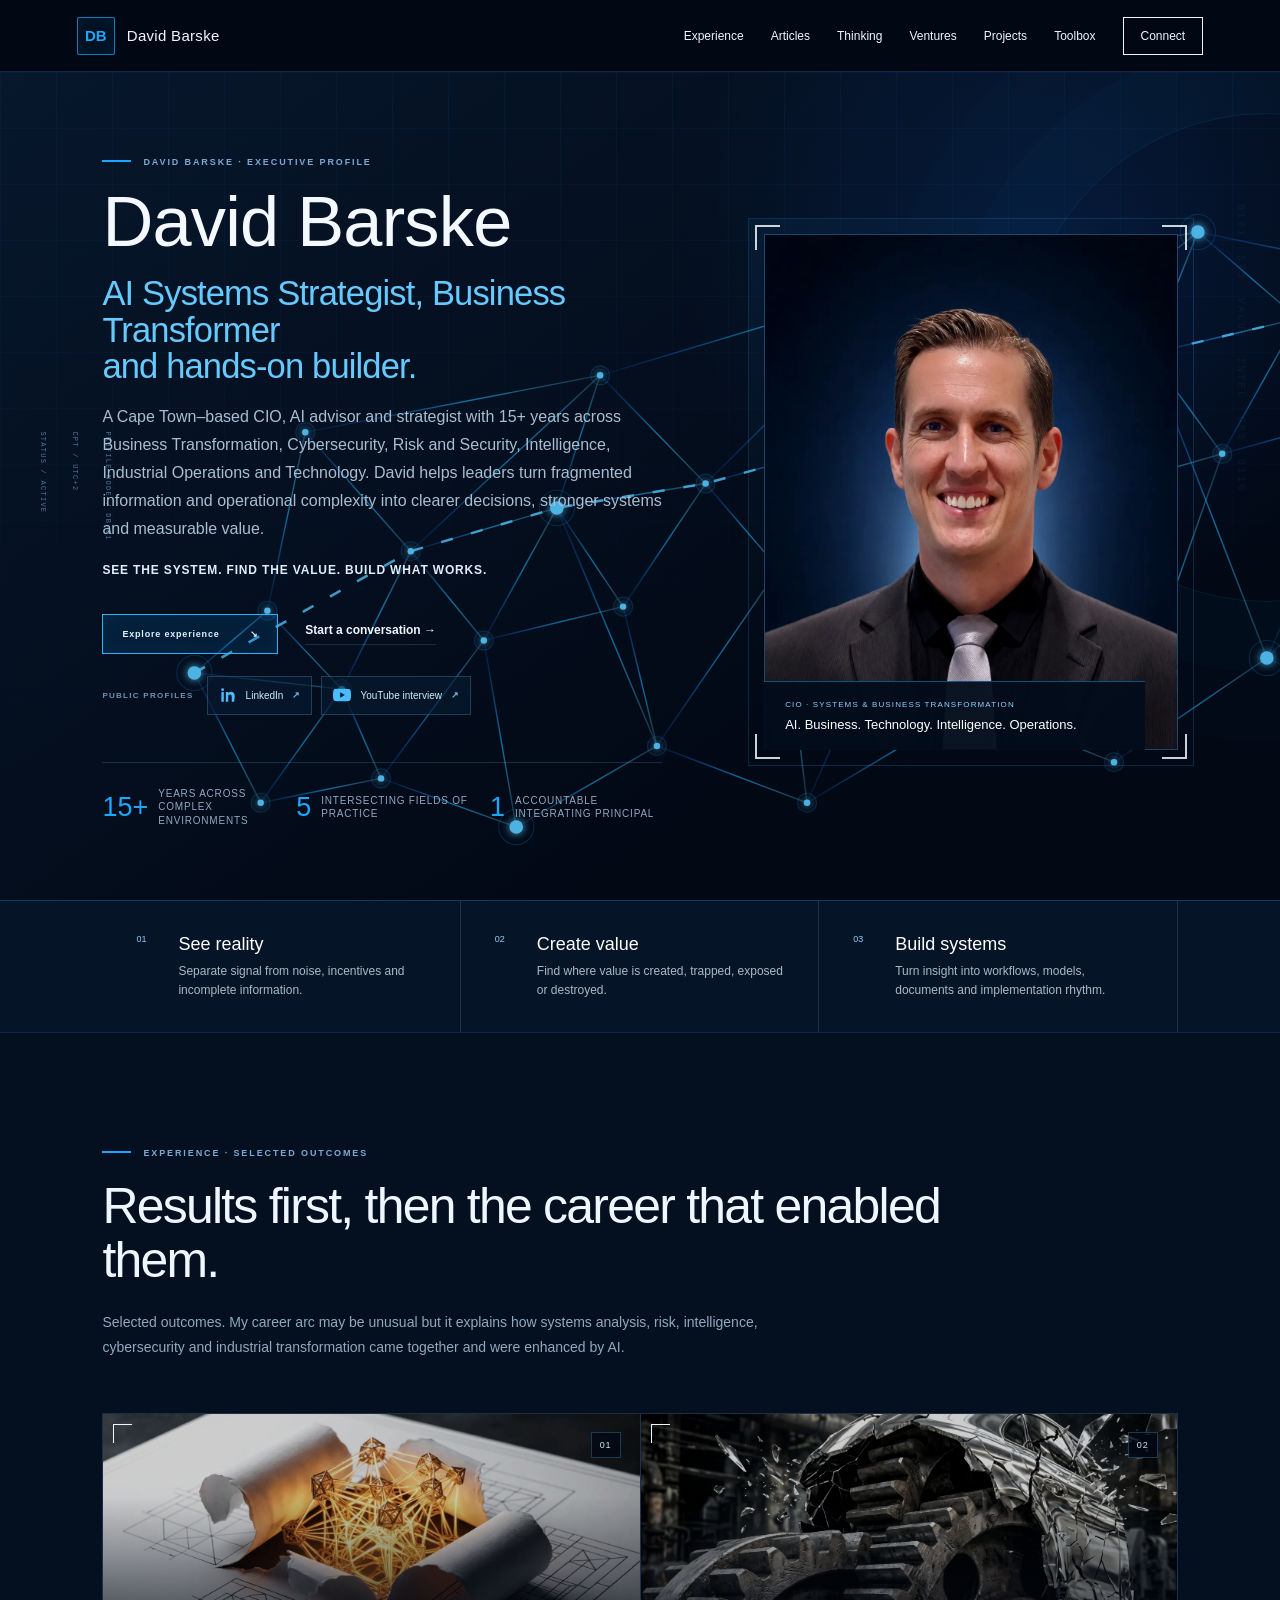
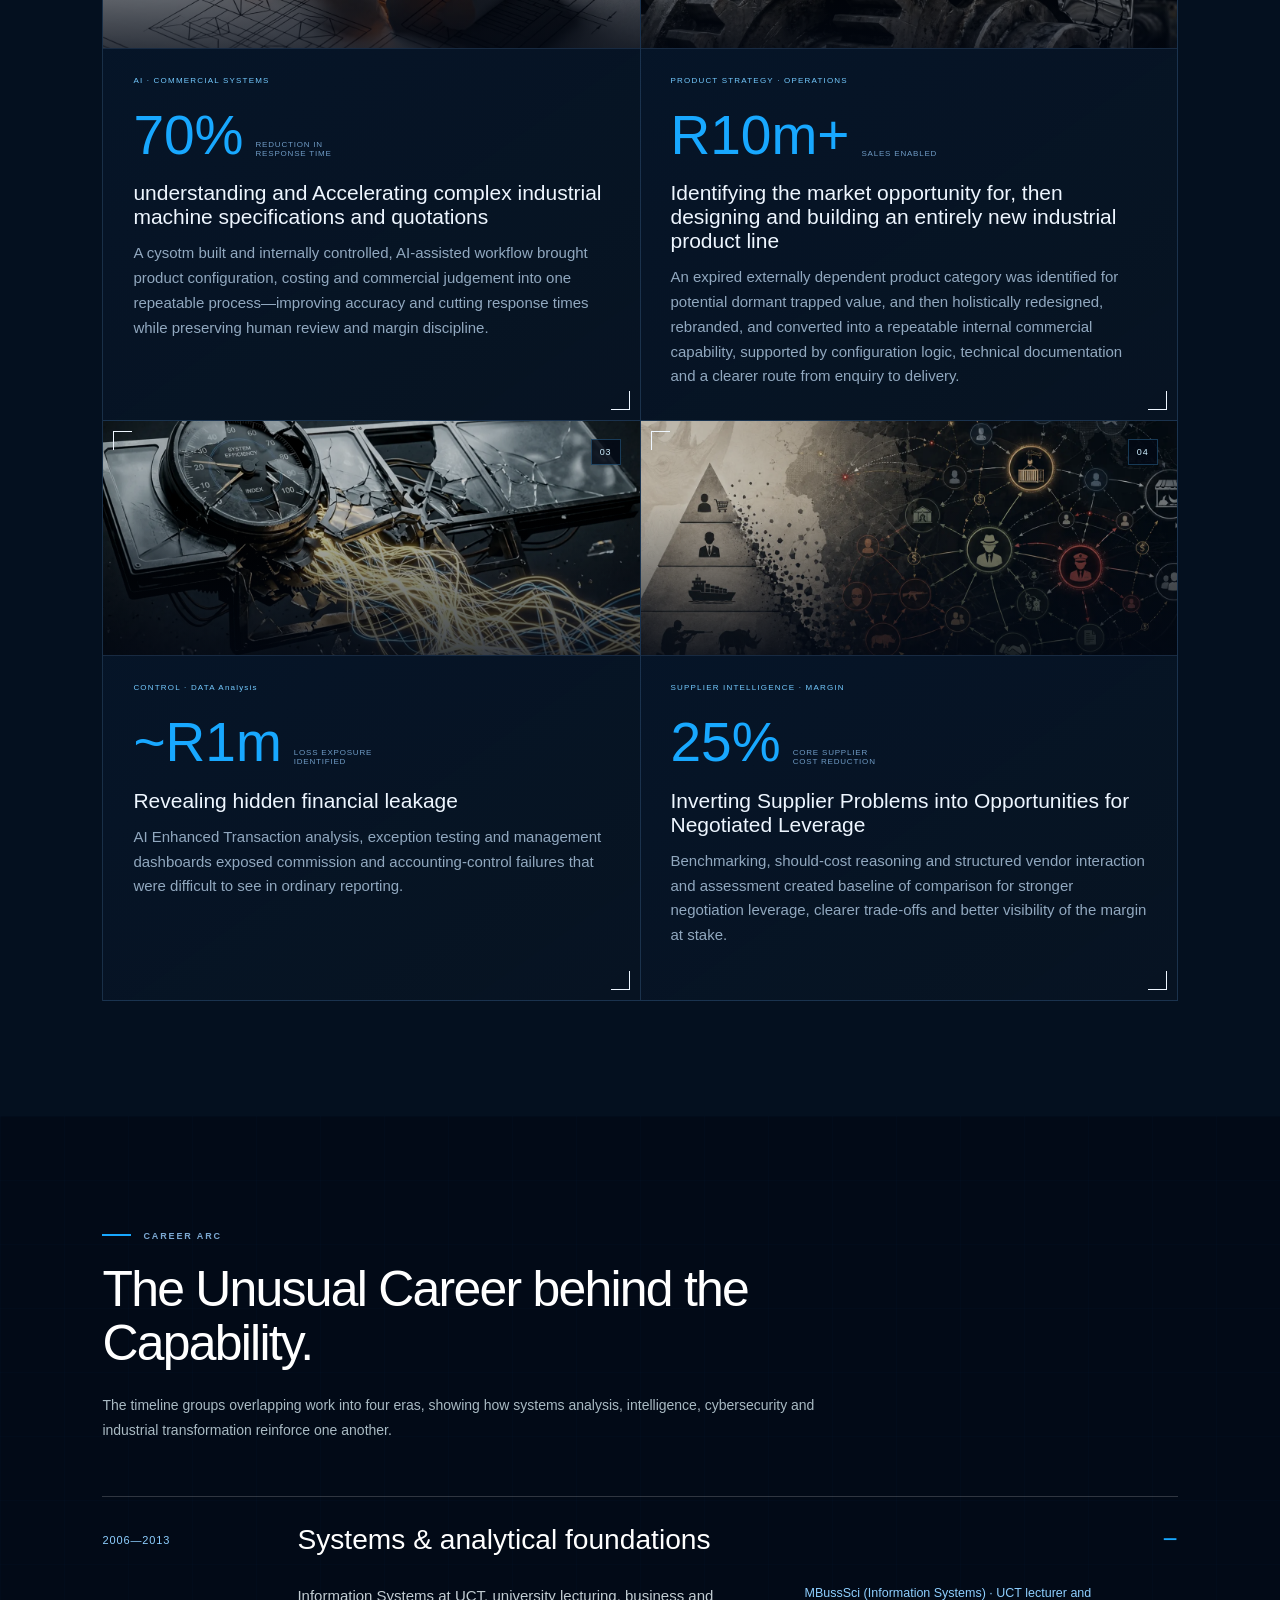
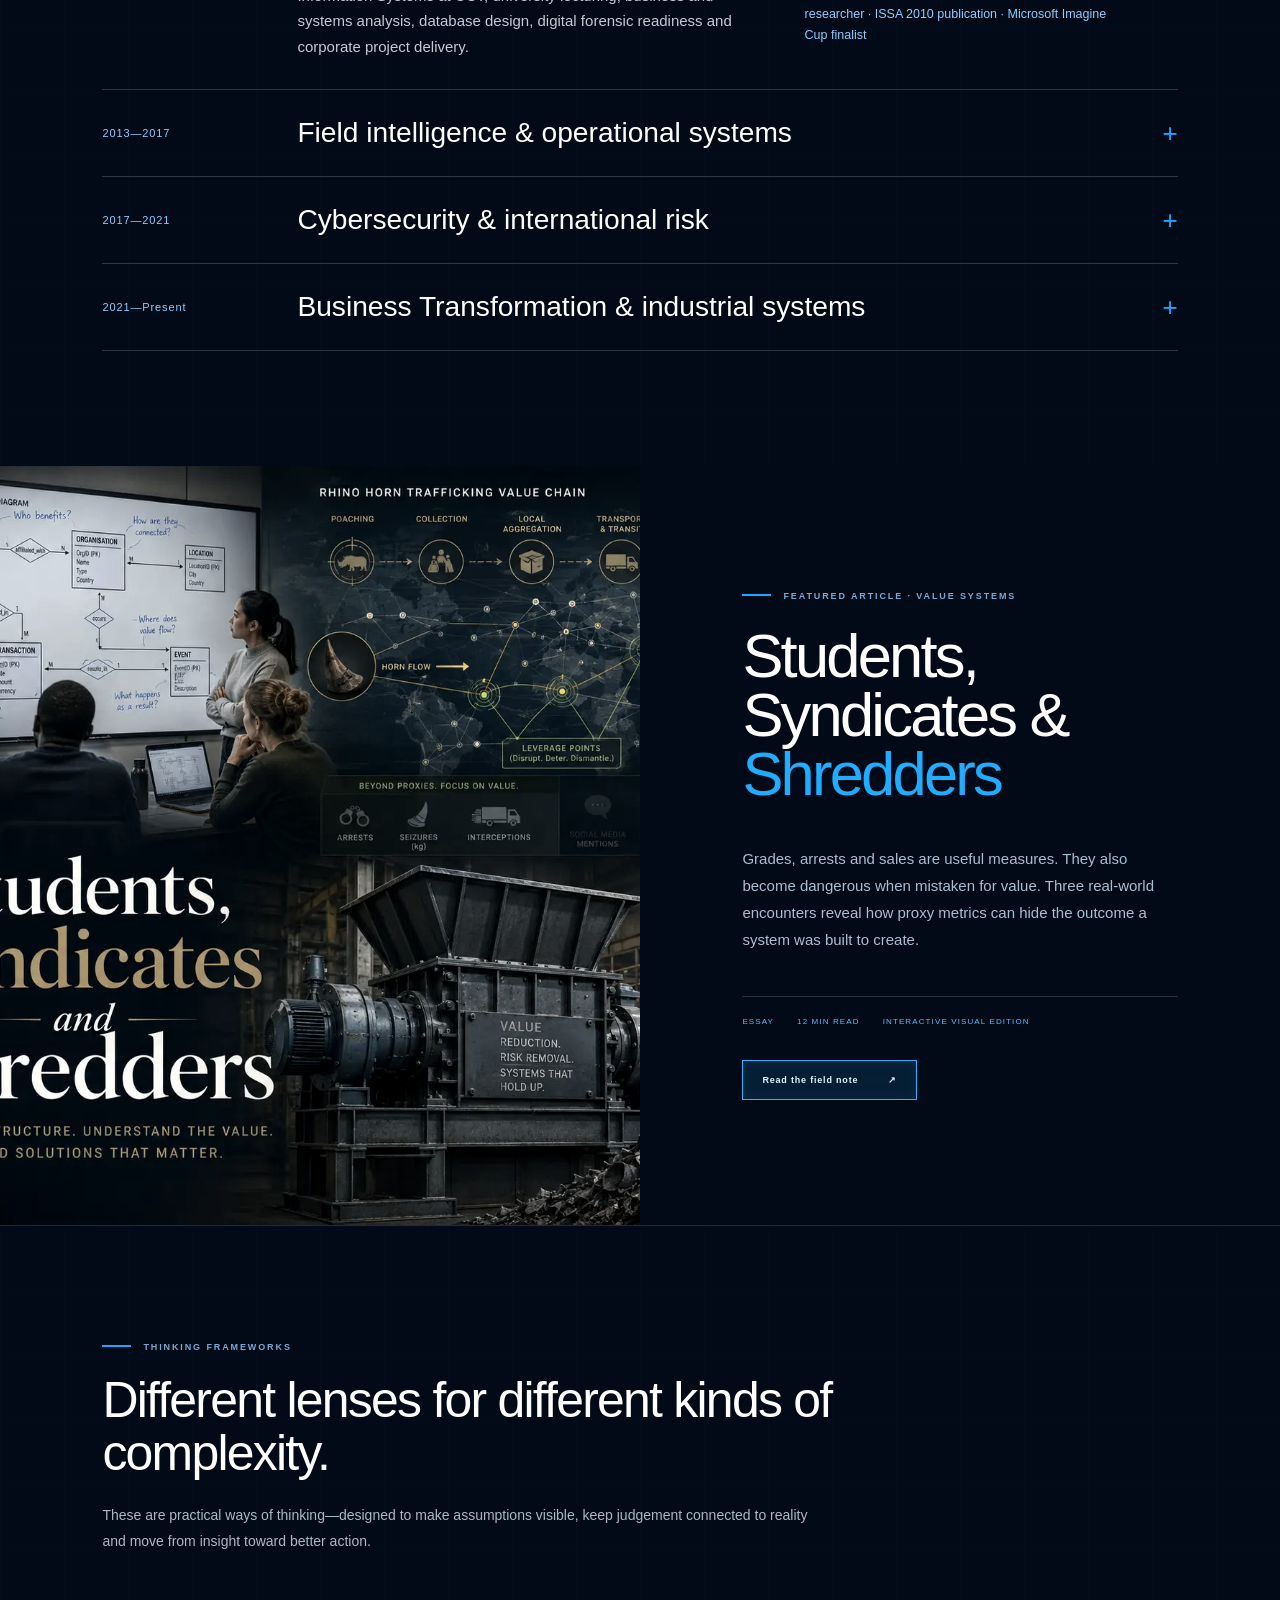
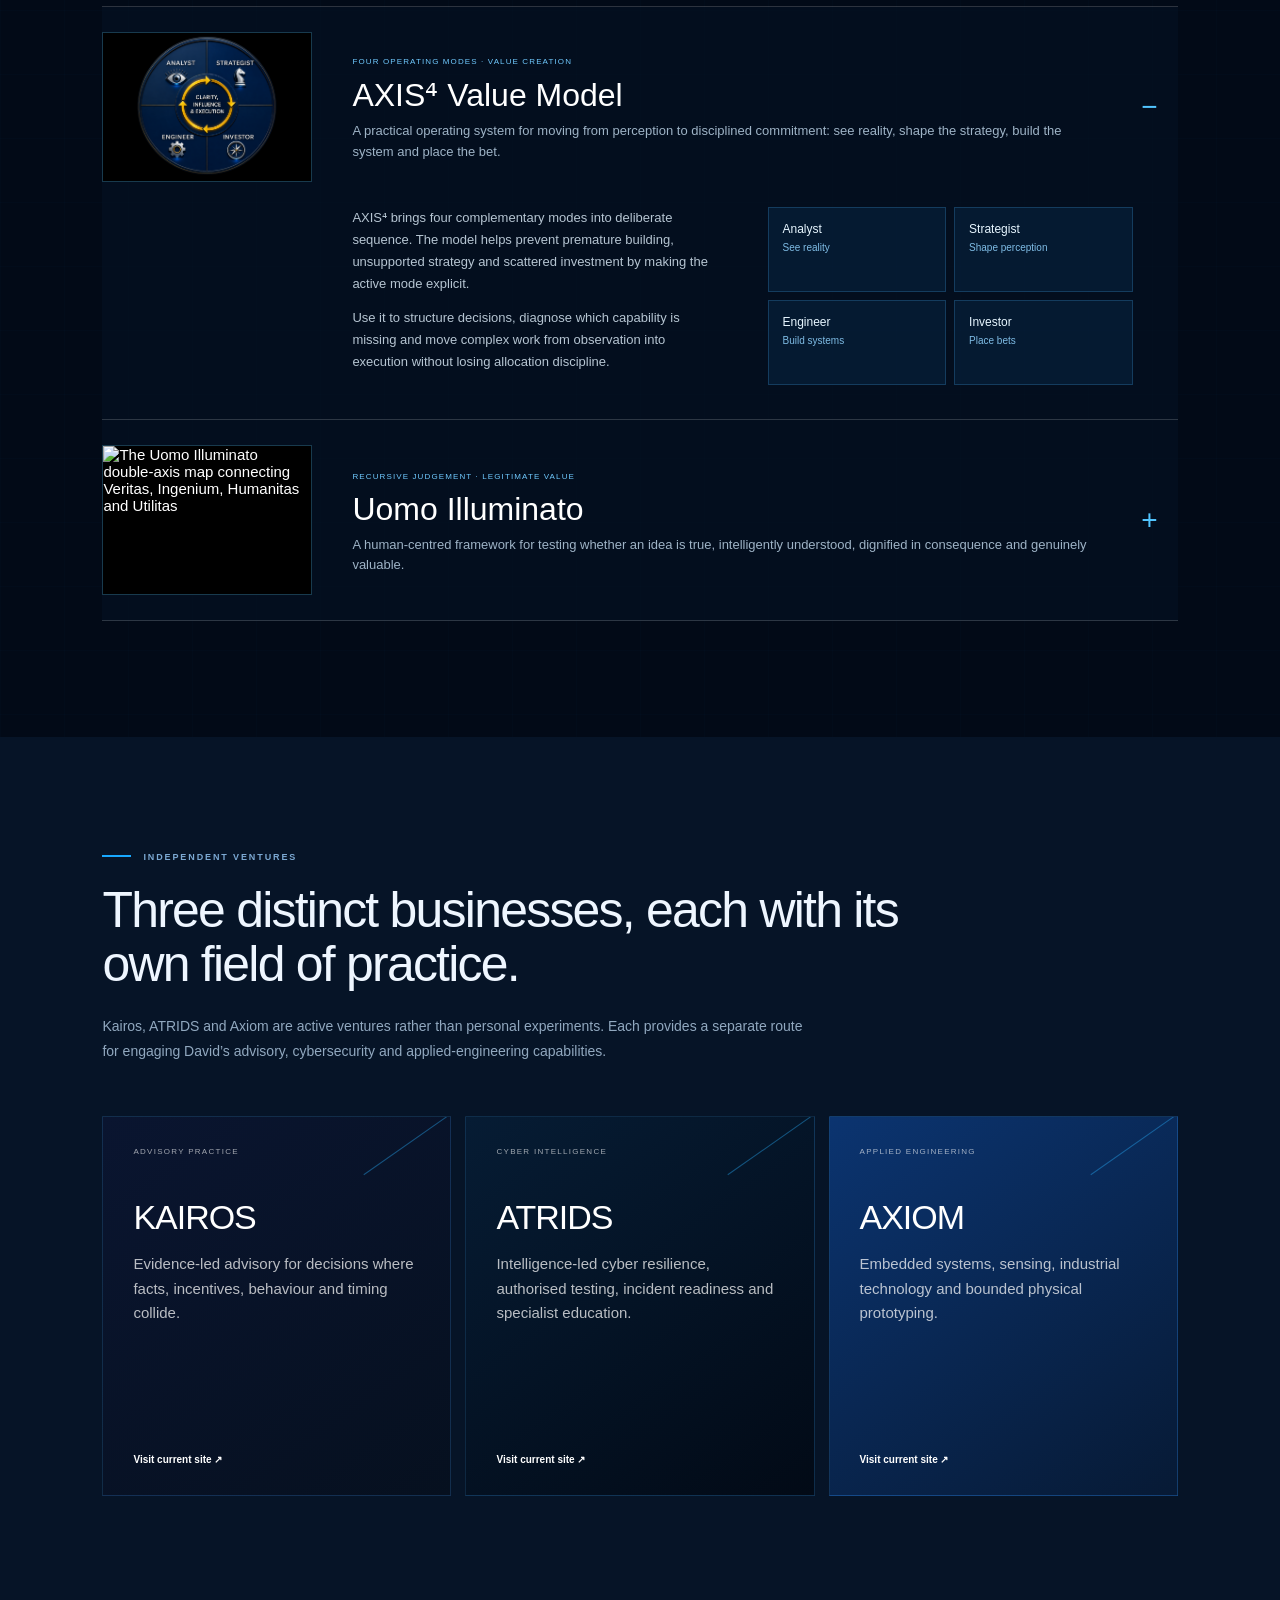
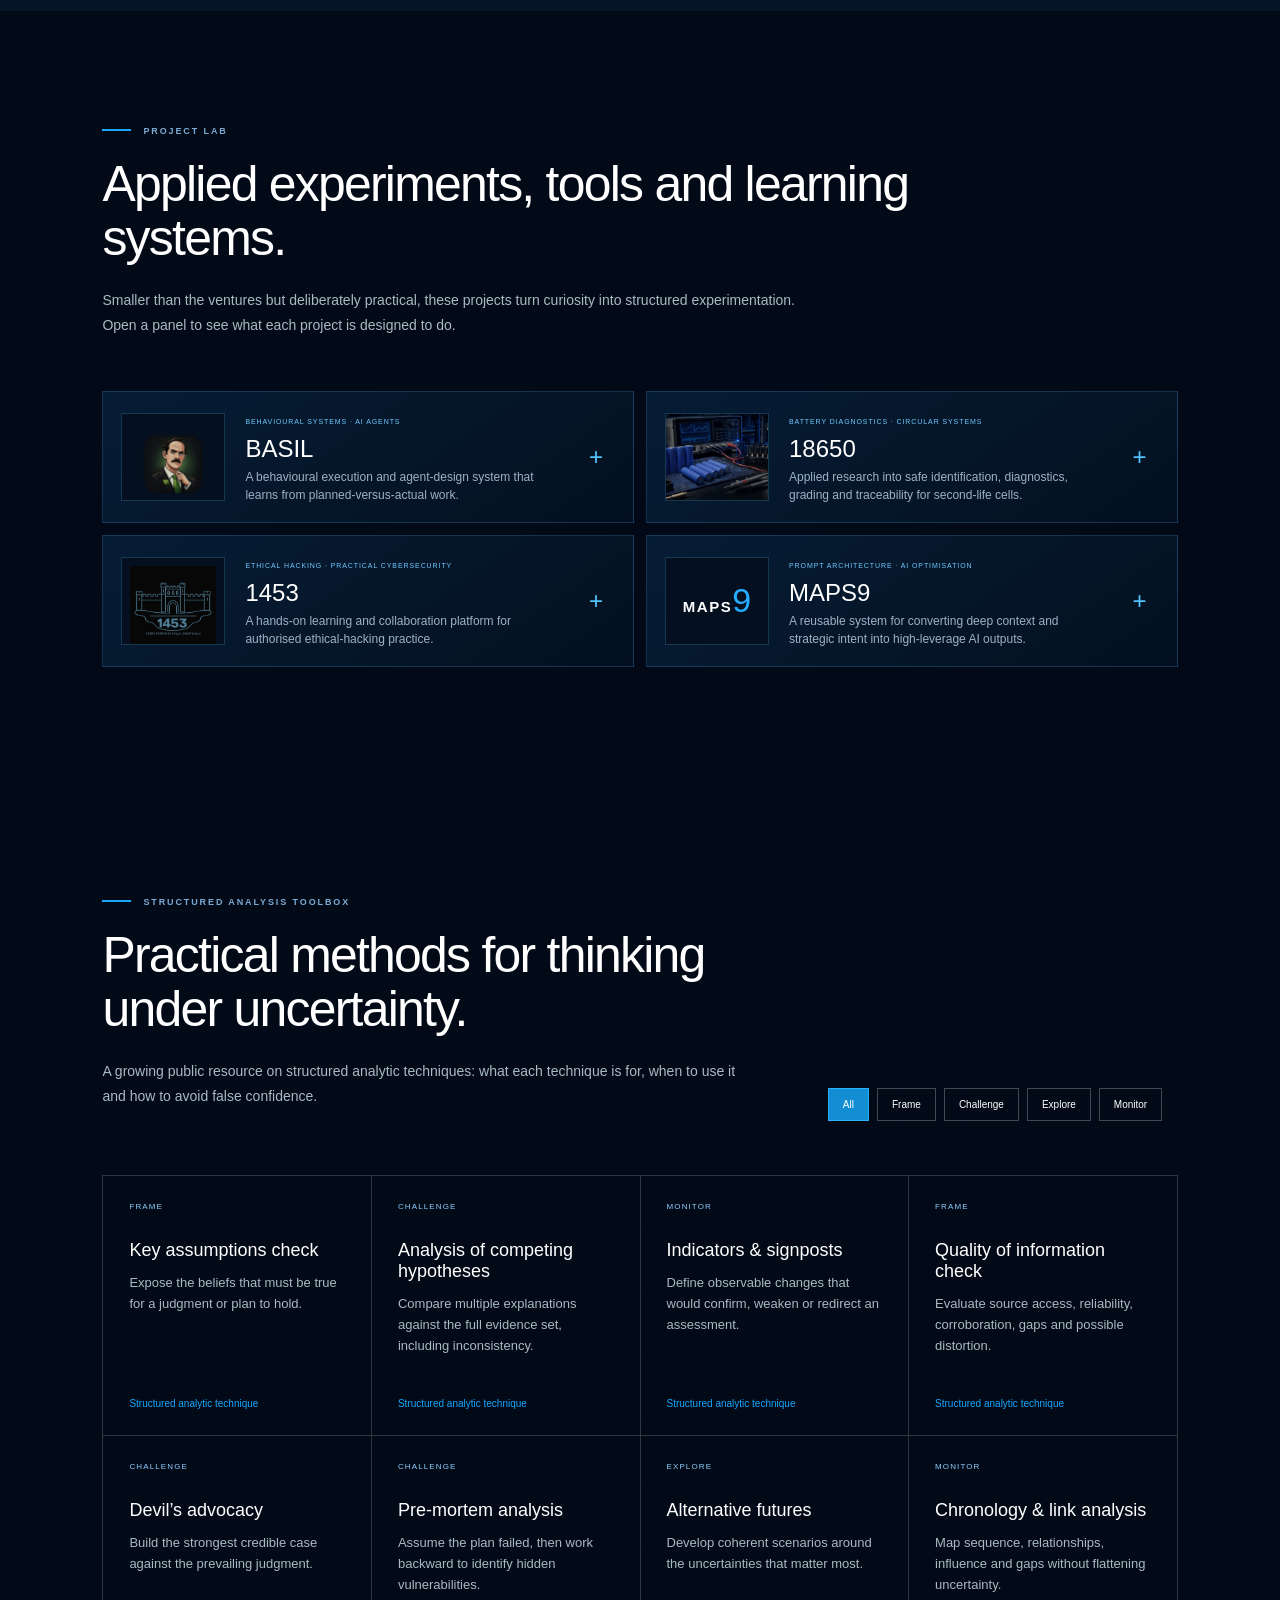
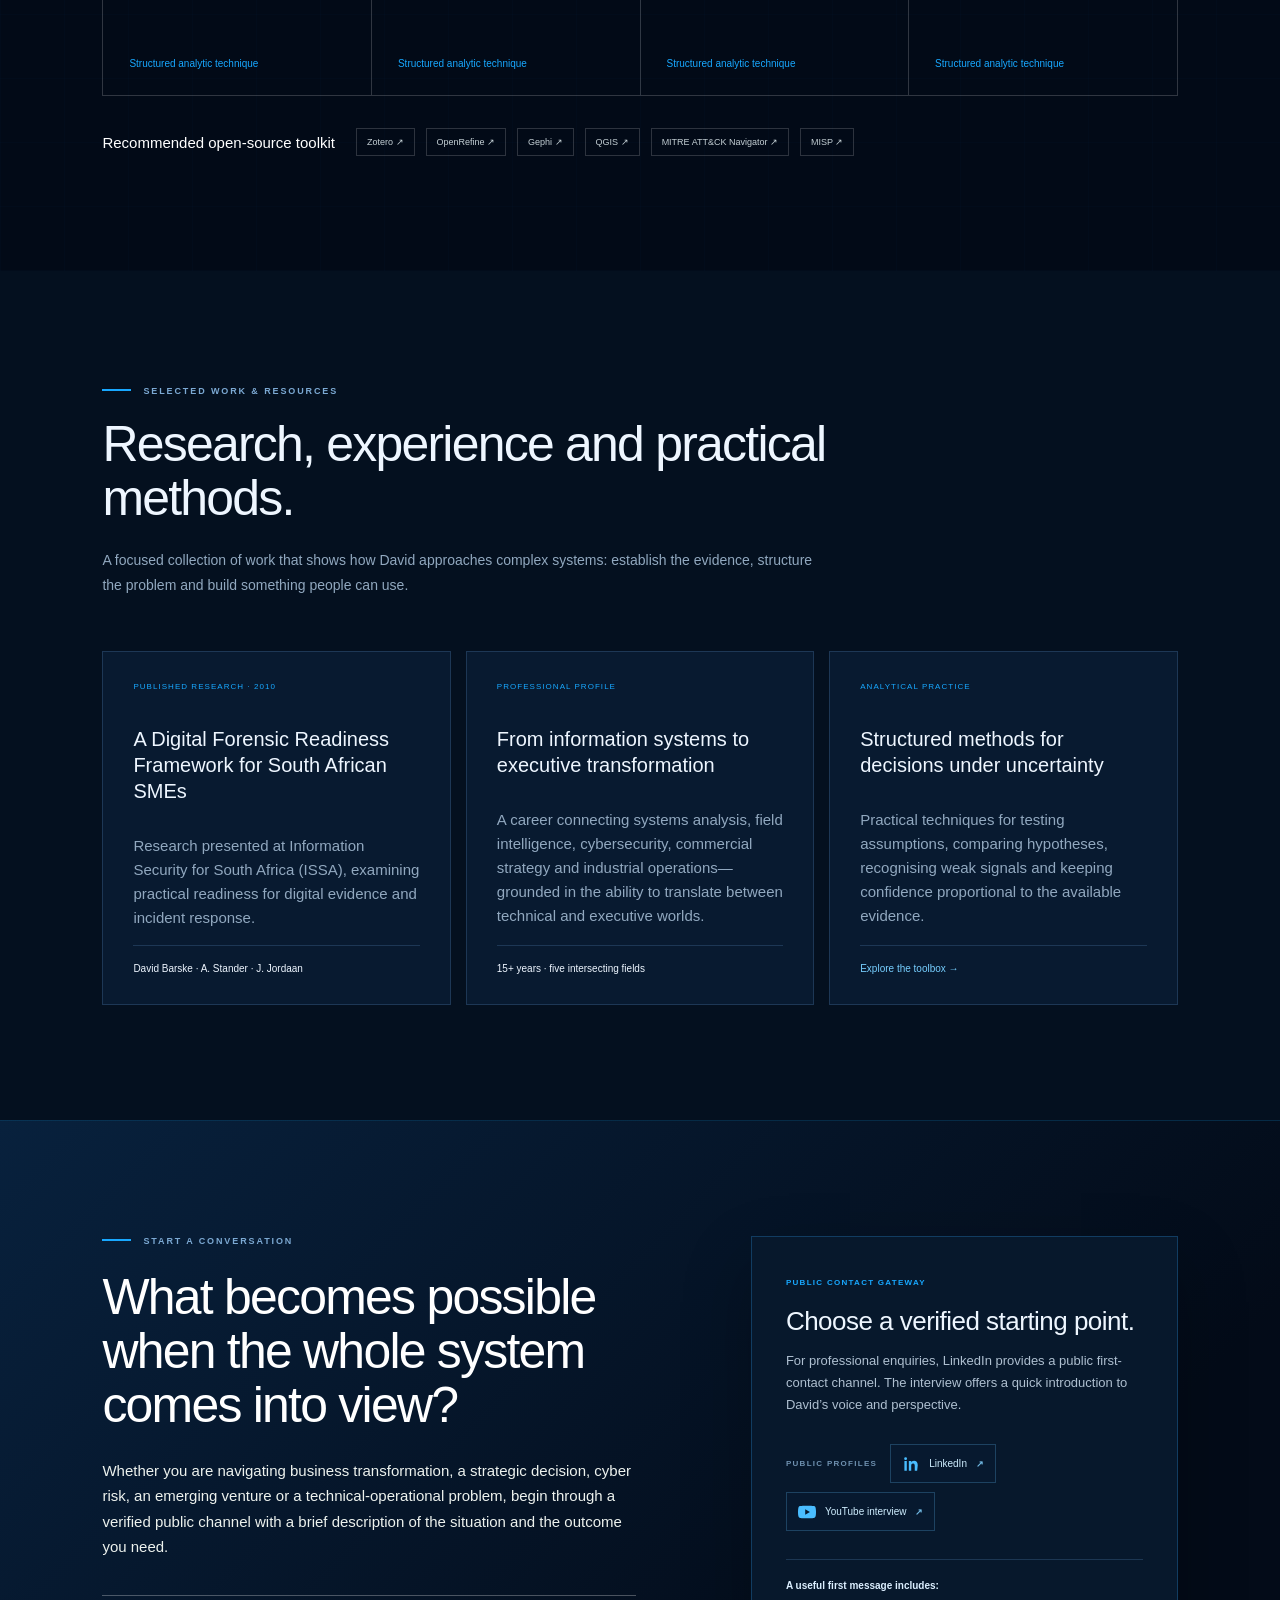
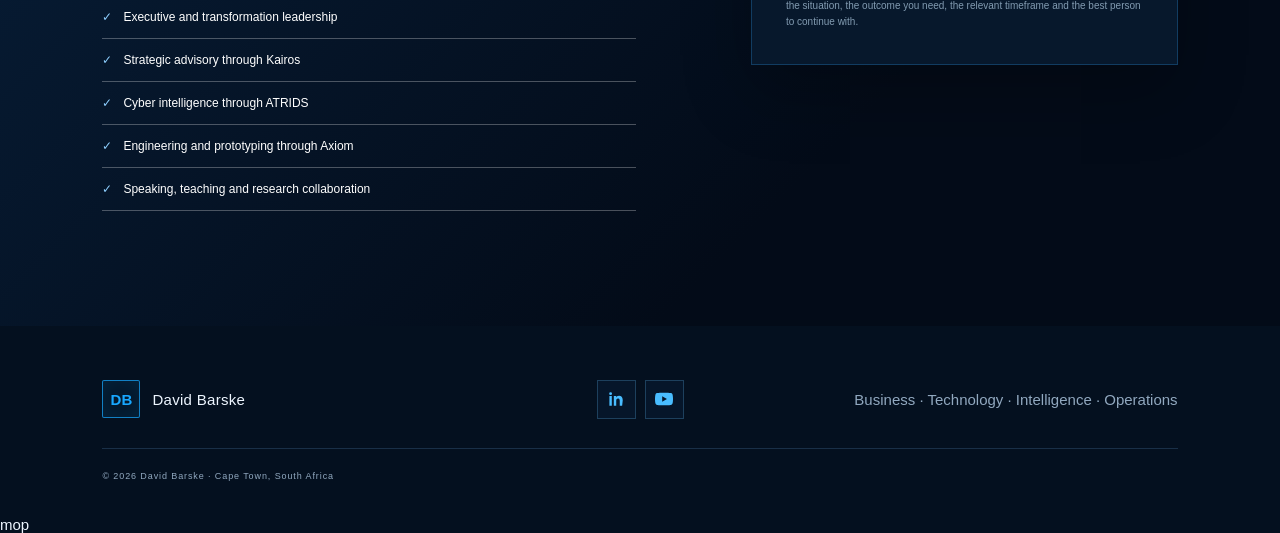
==== docs/index.html @ 829470ea "New text" ====
<!DOCTYPE html><html lang="en"><head><meta charSet="utf-8"/><meta name="viewport" content="width=device-width, initial-scale=1"/><link rel="preload" as="image" href="./david-barske-blue.webp" fetchPriority="high"/><link rel="stylesheet" href="./assets/css/profile-original.css"><title>David Barske | Systems, Strategy &amp; Business Transformation</title><meta name="description" content="Executive profile of David Barske: CIO, AI Systems Strategist and Business Transformation Leader working across Technology, Intelligence, Cybersecurity and Industrial Operations."/><meta name="robots" content="index, follow">

  <meta property="og:title" content="David Barske | Systems, Strategy &amp; Business Transformation"><meta property="og:description" content="Executive profile of David Barske: AI Systems Strategist and Business Transformation Leader."><meta property="og:type" content="website"><meta property="og:image" content="./david-barske-blue.webp"><script src="./assets/js/profile.js" defer></script></head><body><main id="main-content"><a class="skip-link" href="#top">Skip to profile content</a><header class="site-header"><a class="brand" href="#top" aria-label="David Barske home"><span>DB</span><b>David Barske</b></a><button class="menu-toggle" type="button" aria-expanded="false" aria-controls="primary-navigation"><span aria-hidden="true">☰</span><b>Menu</b></button><nav id="primary-navigation" class="" aria-label="Primary navigation"><a href="#experience">Experience</a><a href="#articles">Articles</a><a href="#thinking">Thinking</a><a href="#ventures">Ventures</a><a href="#projects">Projects</a><a href="#toolbox">Toolbox</a><a class="nav-cta" href="#contact">Connect</a></nav></header><section class="hero" id="top"><div class="technical-field" aria-hidden="true"><svg viewBox="0 0 1000 600" preserveAspectRatio="xMidYMid slice"><defs><linearGradient id="network-line" x1="0" x2="1"><stop offset="0" stop-color="#1269ff" stop-opacity="0.12"></stop><stop offset="0.55" stop-color="#12b7ff" stop-opacity="0.65"></stop><stop offset="1" stop-color="#69d7ff" stop-opacity="0.2"></stop></linearGradient><filter id="node-glow" x="-200%" y="-200%" width="400%" height="400%"><feGaussianBlur stdDeviation="3" result="blur"></feGaussianBlur><feMerge><feMergeNode in="blur"></feMergeNode><feMergeNode in="SourceGraphic"></feMergeNode></feMerge></filter></defs><g class="network-lines"><line x1="38" y1="414" x2="92" y2="368"></line><line x1="38" y1="414" x2="147" y2="426"></line><line x1="38" y1="414" x2="87" y2="510"></line><line x1="92" y1="368" x2="147" y2="426"></line><line x1="92" y1="368" x2="120" y2="236"></line><line x1="147" y1="426" x2="198" y2="324"></line><line x1="147" y1="426" x2="87" y2="510"></line><line x1="147" y1="426" x2="176" y2="492"></line><line x1="198" y1="324" x2="252" y2="390"></line><line x1="198" y1="324" x2="306" y2="292"></line><line x1="198" y1="324" x2="120" y2="236"></line><line x1="252" y1="390" x2="306" y2="292"></line><line x1="252" y1="390" x2="355" y2="365"></line><line x1="252" y1="390" x2="176" y2="492"></line><line x1="252" y1="390" x2="276" y2="528"></line><line x1="306" y1="292" x2="355" y2="365"></line><line x1="306" y1="292" x2="416" y2="274"></line><line x1="306" y1="292" x2="338" y2="194"></line><line x1="355" y1="365" x2="416" y2="274"></line><line x1="355" y1="365" x2="380" y2="468"></line><line x1="416" y1="274" x2="470" y2="337"></line><line x1="416" y1="274" x2="524" y2="244"></line><line x1="416" y1="274" x2="338" y2="194"></line><line x1="470" y1="337" x2="524" y2="244"></line><line x1="470" y1="337" x2="580" y2="308"></line><line x1="470" y1="337" x2="380" y2="468"></line><line x1="470" y1="337" x2="491" y2="510"></line><line x1="524" y1="244" x2="580" y2="308"></line><line x1="524" y1="244" x2="635" y2="205"></line><line x1="524" y1="244" x2="565" y2="126"></line><line x1="580" y1="308" x2="635" y2="205"></line><line x1="580" y1="308" x2="684" y2="285"></line><line x1="580" y1="308" x2="491" y2="510"></line><line x1="580" y1="308" x2="612" y2="438"></line><line x1="635" y1="205" x2="684" y2="285"></line><line x1="635" y1="205" x2="744" y2="178"></line><line x1="635" y1="205" x2="565" y2="126"></line><line x1="684" y1="285" x2="744" y2="178"></line><line x1="684" y1="285" x2="798" y2="252"></line><line x1="684" y1="285" x2="612" y2="438"></line><line x1="744" y1="178" x2="798" y2="252"></line><line x1="744" y1="178" x2="854" y2="152"></line><line x1="744" y1="178" x2="780" y2="88"></line><line x1="798" y1="252" x2="854" y2="152"></line><line x1="798" y1="252" x2="913" y2="220"></line><line x1="798" y1="252" x2="718" y2="480"></line><line x1="854" y1="152" x2="913" y2="220"></line><line x1="854" y1="152" x2="966" y2="126"></line><line x1="854" y1="152" x2="780" y2="88"></line><line x1="913" y1="220" x2="966" y2="126"></line><line x1="913" y1="220" x2="831" y2="403"></line><line x1="913" y1="220" x2="910" y2="326"></line><line x1="87" y1="510" x2="176" y2="492"></line><line x1="176" y1="492" x2="276" y2="528"></line><line x1="276" y1="528" x2="380" y2="468"></line><line x1="380" y1="468" x2="491" y2="510"></line><line x1="491" y1="510" x2="612" y2="438"></line><line x1="612" y1="438" x2="718" y2="480"></line><line x1="718" y1="480" x2="831" y2="403"></line><line x1="831" y1="403" x2="940" y2="452"></line><line x1="831" y1="403" x2="910" y2="326"></line><line x1="940" y1="452" x2="910" y2="326"></line><line x1="120" y1="236" x2="338" y2="194"></line><line x1="338" y1="194" x2="565" y2="126"></line><line x1="565" y1="126" x2="780" y2="88"></line><line x1="780" y1="88" x2="966" y2="126"></line><line x1="910" y1="326" x2="940" y2="452"></line><line x1="198" y1="324" x2="338" y2="194"></line><line x1="416" y1="274" x2="565" y2="126"></line><line x1="635" y1="205" x2="780" y2="88"></line><line x1="854" y1="152" x2="910" y2="326"></line><line x1="306" y1="292" x2="380" y2="468"></line><line x1="524" y1="244" x2="612" y2="438"></line><line x1="744" y1="178" x2="831" y2="403"></line></g><polyline class="signal-path" points="38,414 198,324 306,292 416,274 524,244 635,205 744,178 854,152 966,126"></polyline><g class="network-nodes"><g><circle cx="38" cy="414" r="5"></circle><circle class="node-halo" cx="38" cy="414" r="13"></circle></g><g><circle cx="92" cy="368" r="2.4"></circle><circle class="node-halo" cx="92" cy="368" r="7"></circle></g><g><circle cx="147" cy="426" r="2.4"></circle><circle class="node-halo" cx="147" cy="426" r="7"></circle></g><g><circle cx="198" cy="324" r="2.4"></circle><circle class="node-halo" cx="198" cy="324" r="7"></circle></g><g><circle cx="252" cy="390" r="2.4"></circle><circle class="node-halo" cx="252" cy="390" r="7"></circle></g><g><circle cx="306" cy="292" r="5"></circle><circle class="node-halo" cx="306" cy="292" r="13"></circle></g><g><circle cx="355" cy="365" r="2.4"></circle><circle class="node-halo" cx="355" cy="365" r="7"></circle></g><g><circle cx="416" cy="274" r="2.4"></circle><circle class="node-halo" cx="416" cy="274" r="7"></circle></g><g><circle cx="470" cy="337" r="2.4"></circle><circle class="node-halo" cx="470" cy="337" r="7"></circle></g><g><circle cx="524" cy="244" r="2.4"></circle><circle class="node-halo" cx="524" cy="244" r="7"></circle></g><g><circle cx="580" cy="308" r="5"></circle><circle class="node-halo" cx="580" cy="308" r="13"></circle></g><g><circle cx="635" cy="205" r="2.4"></circle><circle class="node-halo" cx="635" cy="205" r="7"></circle></g><g><circle cx="684" cy="285" r="2.4"></circle><circle class="node-halo" cx="684" cy="285" r="7"></circle></g><g><circle cx="744" cy="178" r="2.4"></circle><circle class="node-halo" cx="744" cy="178" r="7"></circle></g><g><circle cx="798" cy="252" r="2.4"></circle><circle class="node-halo" cx="798" cy="252" r="7"></circle></g><g><circle cx="854" cy="152" r="5"></circle><circle class="node-halo" cx="854" cy="152" r="13"></circle></g><g><circle cx="913" cy="220" r="2.4"></circle><circle class="node-halo" cx="913" cy="220" r="7"></circle></g><g><circle cx="966" cy="126" r="2.4"></circle><circle class="node-halo" cx="966" cy="126" r="7"></circle></g><g><circle cx="87" cy="510" r="2.4"></circle><circle class="node-halo" cx="87" cy="510" r="7"></circle></g><g><circle cx="176" cy="492" r="2.4"></circle><circle class="node-halo" cx="176" cy="492" r="7"></circle></g><g><circle cx="276" cy="528" r="5"></circle><circle class="node-halo" cx="276" cy="528" r="13"></circle></g><g><circle cx="380" cy="468" r="2.4"></circle><circle class="node-halo" cx="380" cy="468" r="7"></circle></g><g><circle cx="491" cy="510" r="2.4"></circle><circle class="node-halo" cx="491" cy="510" r="7"></circle></g><g><circle cx="612" cy="438" r="2.4"></circle><circle class="node-halo" cx="612" cy="438" r="7"></circle></g><g><circle cx="718" cy="480" r="2.4"></circle><circle class="node-halo" cx="718" cy="480" r="7"></circle></g><g><circle cx="831" cy="403" r="5"></circle><circle class="node-halo" cx="831" cy="403" r="13"></circle></g><g><circle cx="940" cy="452" r="2.4"></circle><circle class="node-halo" cx="940" cy="452" r="7"></circle></g><g><circle cx="120" cy="236" r="2.4"></circle><circle class="node-halo" cx="120" cy="236" r="7"></circle></g><g><circle cx="338" cy="194" r="2.4"></circle><circle class="node-halo" cx="338" cy="194" r="7"></circle></g><g><circle cx="565" cy="126" r="2.4"></circle><circle class="node-halo" cx="565" cy="126" r="7"></circle></g><g><circle cx="780" cy="88" r="5"></circle><circle class="node-halo" cx="780" cy="88" r="13"></circle></g><g><circle cx="910" cy="326" r="2.4"></circle><circle class="node-halo" cx="910" cy="326" r="7"></circle></g></g></svg></div><div class="data-rain" aria-hidden="true">0101  SYS  VALUE  INTEL  OPS  0110</div><div class="hero-telemetry" aria-hidden="true"><span>PROFILE NODE / DB-01</span><span>CPT / UTC+2</span><span>STATUS / ACTIVE</span></div><div class="hero-copy"><p class="eyebrow">DAVID BARSKE · EXECUTIVE PROFILE</p><h1><span>David Barske</span><small>AI Systems Strategist, Business Transformer <br/>and hands-on builder.</small></h1><p class="lead">A Cape Town–based CIO, AI advisor and strategist with 15+ years across Business Transformation, Cybersecurity, Risk and Security, Intelligence, Industrial Operations and Technology. David helps leaders turn fragmented information and operational complexity into clearer decisions, stronger systems and measurable value.</p><p class="signature-line">See the system. Find the value. Build what works.</p><div class="hero-actions"><a class="primary-button" href="#experience">Explore experience <span>↘</span></a><a class="text-link" href="#contact">Start a conversation →</a></div><div class="public-links" aria-label="Public profiles and media"><span class="public-links-label">Public profiles</span><a class="social-link" href="https://www.linkedin.com/in/david-barske-sa/" target="_blank" rel="noopener noreferrer" aria-label="View David Barske on LinkedIn (opens in a new tab)"><svg viewBox="0 0 24 24" aria-hidden="true" focusable="false"><path d="M6.4 8.1H3.2V21h3.2V8.1ZM4.8 3A1.9 1.9 0 1 0 4.8 6.8 1.9 1.9 0 0 0 4.8 3ZM21 13.6c0-3.9-2.1-5.8-4.9-5.8-2.3 0-3.3 1.2-3.8 2.1V8.1H9.1V21h3.2v-6.4c0-1.7.3-3.4 2.5-3.4 2.1 0 2.2 2 2.2 3.5V21h3.2l.8-7.4Z"></path></svg><span>LinkedIn</span><b aria-hidden="true">↗</b></a><a class="social-link" href="https://www.youtube.com/shorts/T9wILvRZG7Y" target="_blank" rel="noopener noreferrer" aria-label="Watch a short interview with David Barske on YouTube (opens in a new tab)"><svg viewBox="0 0 24 24" aria-hidden="true" focusable="false"><path d="M23.5 6.2a3 3 0 0 0-2.1-2.1C19.5 3.6 12 3.6 12 3.6s-7.5 0-9.4.5A3 3 0 0 0 .5 6.2 31 31 0 0 0 0 12a31 31 0 0 0 .5 5.8 3 3 0 0 0 2.1 2.1c1.9.5 9.4.5 9.4.5s7.5 0 9.4-.5a3 3 0 0 0 2.1-2.1A31 31 0 0 0 24 12a31 31 0 0 0-.5-5.8ZM9.6 15.6V8.4l6.3 3.6-6.3 3.6Z"></path></svg><span>YouTube interview</span><b aria-hidden="true">↗</b></a></div><div class="proof-row" aria-label="Professional highlights"><div><strong>15+</strong><span>years across complex environments</span></div><div><strong>5</strong><span>intersecting fields of practice</span></div><div><strong>1</strong><span>accountable integrating principal</span></div></div></div><figure class="portrait-card"><span class="frame-corner top-left" aria-hidden="true"></span><span class="frame-corner top-right" aria-hidden="true"></span><span class="frame-corner bottom-left" aria-hidden="true"></span><span class="frame-corner bottom-right" aria-hidden="true"></span><div class="portrait-frame"><img src="./david-barske-blue.webp" alt="Portrait of David Barske" width="1122" height="1402" fetchPriority="high"/></div><figcaption><small>CIO · SYSTEMS &amp; BUSINESS TRANSFORMATION</small><strong>AI. Business. Technology. Intelligence. Operations.</strong></figcaption></figure></section><section class="operating-model" aria-label="David Barske operating model"><div><small>01</small><strong>See reality</strong><span>Separate signal from noise, incentives and incomplete information.</span></div><div><small>02</small><strong>Create value</strong><span>Find where value is created, trapped, exposed or destroyed.</span></div><div><small>03</small><strong>Build systems</strong><span>Turn insight into workflows, models, documents and implementation rhythm.</span></div></section><div class="experience-group" id="experience"><section class="section selected-work"><div class="section-intro"><p class="eyebrow">EXPERIENCE · SELECTED OUTCOMES</p><h2>Results first, then the career that enabled them.</h2><p>Selected outcomes. My career arc may be unusual but it explains how systems analysis, risk, intelligence, cybersecurity and industrial transformation came together and were enhanced by AI.</p></div><div class="outcome-grid"><article class="outcome-card"><div class="outcome-image"><img src="./outcomes/quoting.webp" alt="Technical drawings and a connected digital model representing an engineering quotation workflow" width="1400" height="900" loading="lazy" decoding="async"/><span class="card-number">0<!-- -->1</span></div><div class="outcome-body"><small class="case-category">AI · COMMERCIAL SYSTEMS</small><div class="metric"><strong>70%</strong><small>reduction in response time</small></div><h3>understanding and Accelerating complex industrial machine specifications and quotations</h3><p>A cysotm built and internally controlled, AI-assisted workflow brought product configuration, costing and commercial judgement into one repeatable process—improving accuracy and cutting response times while preserving human review and margin discipline.</p></div></article><article class="outcome-card"><div class="outcome-image"><img src="./outcomes/product-line.webp" alt="Novel Industrial Shredding Machinery in a manufacturing environment" width="1400" height="900" loading="lazy" decoding="async"/><span class="card-number">0<!-- -->2</span></div><div class="outcome-body"><small class="case-category">PRODUCT STRATEGY · OPERATIONS</small><div class="metric"><strong>R10m+</strong><small>sales enabled</small></div><h3>Identifying the market opportunity for, then designing and building an entirely new industrial product line</h3><p>An expired externally dependent product category was identified for potential dormant trapped value, and then holistically  redesigned, rebranded, and converted into a repeatable internal commercial capability, supported by  configuration logic, technical documentation and a clearer route from enquiry to delivery.</p></div></article><article class="outcome-card"><div class="outcome-image"><img src="./outcomes/financial-control.webp" alt="A fractured analytical dashboard representing hidden financial exceptions" width="1400" height="900" loading="lazy" decoding="async"/><span class="card-number">0<!-- -->3</span></div><div class="outcome-body"><small class="case-category">CONTROL · DATA Analysis </small><div class="metric"><strong>~R1m</strong><small>loss exposure identified</small></div><h3>Revealing hidden financial leakage</h3><p>AI Enhanced Transaction analysis, exception testing and management dashboards exposed commission and accounting-control failures that were difficult to see in ordinary reporting.</p></div></article><article class="outcome-card"><div class="outcome-image"><img src="./outcomes/supplier-intelligence.webp" alt="A detailed network of suppliers, logistics routes and industrial stakeholders" width="1400" height="900" loading="lazy" decoding="async"/><span class="card-number">0<!-- -->4</span></div><div class="outcome-body"><small class="case-category">SUPPLIER INTELLIGENCE · MARGIN</small><div class="metric"><strong>25%</strong><small>core supplier cost reduction</small></div><h3>Inverting Supplier Problems into Opportunities for Negotiated Leverage</h3><p>Benchmarking, should-cost reasoning and structured vendor interaction and assessment created baseline of comparison for stronger negotiation leverage, clearer trade-offs and better visibility of the margin at stake.</p></div></article></div></section><section class="section career"><div class="section-intro light"><p class="eyebrow">CAREER ARC</p><h2>The Unusual Career behind the Capability.</h2><p>The timeline groups overlapping work into four eras, showing how systems analysis, intelligence, cybersecurity and industrial transformation reinforce one another.</p></div><div class="timeline"><article class="era open"><button type="button" aria-expanded="true" aria-controls="era-0"><span>2006—2013</span><strong>Systems &amp; analytical foundations</strong><i>−</i></button><div class="era-detail" id="era-0"><p>Information Systems at UCT, university lecturing, business and systems analysis, database design, digital forensic readiness and corporate project delivery.</p><small>MBussSci (Information Systems) · UCT lecturer and researcher · ISSA 2010 publication · Microsoft Imagine Cup finalist</small></div></article><article class="era"><button type="button" aria-expanded="false" aria-controls="era-1"><span>2013—2017</span><strong>Field intelligence &amp; operational systems</strong><i>+</i></button><div class="era-detail" id="era-1" hidden=""><p>Intelligence systems, GIS, link analysis, structured reasoning and operational coordination in high-risk conservation and organised-crime-adjacent environments.</p><small>Kruger joint operations room · Pathfinder · Head of Analysis, Rhula Intelligence Solutions</small></div></article><article class="era"><button type="button" aria-expanded="false" aria-controls="era-2"><span>2017—2021</span><strong>Cybersecurity &amp; international risk</strong><i>+</i></button><div class="era-detail" id="era-2" hidden=""><p>Cyber intelligence, strategic risk, secure collaboration and information analysis across African and international stakeholder environments.</p><small>Co-founder, ATRIDS SA · Head of Research &amp; Analysis, Focus Africa · Director of Information Systems, Focused Conservation</small></div></article><article class="era"><button type="button" aria-expanded="false" aria-controls="era-3"><span>2021—Present</span><strong>Business Transformation &amp; industrial systems</strong><i>+</i></button><div class="era-detail" id="era-3" hidden=""><p>Founder-led transformation, operational systems, AI-assisted workflows, commercial decision support and technical-to-executive translation.</p><small>Independent advisory · CIO, Bulkmatech Cape · Kairos and Axiom venture development</small></div></article></div></section></div><section class="featured-essay" id="articles"><div class="featured-art"><img src="./sss/hero.webp" alt="Students, Syndicates and Shredders conceptual cover artwork" width="1491" height="1055" loading="lazy" decoding="async"/></div><div class="featured-copy"><p class="eyebrow">FEATURED ARTICLE · VALUE SYSTEMS</p><h2>Students,<br/>Syndicates &amp;<br/><em>Shredders</em></h2><p>Grades, arrests and sales are useful measures. They also become dangerous when mistaken for value. Three real-world encounters reveal how proxy metrics can hide the outcome a system was built to create.</p><div class="featured-meta"><span>Essay</span><span>12 min read</span><span>Interactive visual edition</span></div><a class="primary-button" href="./students-syndicates-shredders/">Read the field note <span>↗</span></a></div></section><section class="section thinking-frameworks" id="thinking"><div class="section-intro light"><p class="eyebrow">THINKING FRAMEWORKS</p><h2>Different lenses for different kinds of complexity.</h2><p>These are practical ways of thinking—designed to make assumptions visible, keep judgement connected to reality and move from insight toward better action.</p></div><div class="framework-list"><article class="framework open"><button type="button" aria-expanded="true" aria-controls="framework-axis4"><div class="framework-image"><img src="./thinking/axis4.png" alt="The AXIS4 circular value model showing Analyst, Strategist, Engineer and Investor operating modes" width="1200" height="900" loading="lazy" decoding="async"/></div><div><small>FOUR OPERATING MODES · VALUE CREATION</small><h3>AXIS⁴ Value Model</h3><p>A practical operating system for moving from perception to disciplined commitment: see reality, shape the strategy, build the system and place the bet.</p></div><i>−</i></button><div class="framework-detail" id="framework-axis4"><div class="framework-copy"><p>AXIS⁴ brings four complementary modes into deliberate sequence. The model helps prevent premature building, unsupported strategy and scattered investment by making the active mode explicit.</p><p>Use it to structure decisions, diagnose which capability is missing and move complex work from observation into execution without losing allocation discipline.</p></div><div class="framework-fields"><div><strong>Analyst</strong><span>See reality</span></div><div><strong>Strategist</strong><span>Shape perception</span></div><div><strong>Engineer</strong><span>Build systems</span></div><div><strong>Investor</strong><span>Place bets</span></div></div></div></article><article class="framework"><button type="button" aria-expanded="false" aria-controls="framework-uomo"><div class="framework-image"><img src="./thinking/uomo-illuminato.png" alt="The Uomo Illuminato double-axis map connecting Veritas, Ingenium, Humanitas and Utilitas" width="1200" height="900" loading="lazy" decoding="async"/></div><div><small>RECURSIVE JUDGEMENT · LEGITIMATE VALUE</small><h3>Uomo Illuminato</h3><p>A human-centred framework for testing whether an idea is true, intelligently understood, dignified in consequence and genuinely valuable.</p></div><i>+</i></button><div class="framework-detail" id="framework-uomo" hidden=""><div class="framework-copy"><p>Uomo Illuminato is not a linear checklist. Its four fields interrogate and correct one another, keeping cleverness connected to evidence, human dignity and value that is realised rather than merely claimed.</p><p>Use it where truth is uncomfortable, incentives distort behaviour, people carry hidden costs or an apparently clever solution risks becoming manipulative or extractive.</p></div><div class="framework-fields"><div><strong>Veritas</strong><span>What is real?</span></div><div><strong>Ingenium</strong><span>What can be discovered?</span></div><div><strong>Humanitas</strong><span>Who remains human?</span></div><div><strong>Utilitas</strong><span>What value actually lands?</span></div></div></div></article></div></section><section class="section ventures" id="ventures"><div class="section-intro"><p class="eyebrow">INDEPENDENT VENTURES</p><h2>Three distinct businesses, each with its own field of practice.</h2><p>Kairos, ATRIDS and Axiom are active ventures rather than personal experiments. Each provides a separate route for engaging David’s advisory, cybersecurity and applied-engineering capabilities.</p></div><div class="project-grid"><a class="project kairos" href="https://davidbarske.github.io/KAIROS/" target="_blank" rel="noopener noreferrer"><small>ADVISORY PRACTICE</small><h3>KAIROS</h3><p>Evidence-led advisory for decisions where facts, incentives, behaviour and timing collide.</p><b>Visit current site ↗</b></a><a class="project atrids" href="https://davidbarske.github.io/ATRIDS-SA/" target="_blank" rel="noopener noreferrer"><small>CYBER INTELLIGENCE</small><h3>ATRIDS</h3><p>Intelligence-led cyber resilience, authorised testing, incident readiness and specialist education.</p><b>Visit current site ↗</b></a><a class="project axiom" href="https://davidbarske.github.io/AXIOM/" target="_blank" rel="noopener noreferrer"><small>APPLIED ENGINEERING</small><h3>AXIOM</h3><p>Embedded systems, sensing, industrial technology and bounded physical prototyping.</p><b>Visit current site ↗</b></a></div></section><section class="section projects" id="projects"><div class="section-intro light"><p class="eyebrow">PROJECT LAB</p><h2>Applied experiments, tools and learning systems.</h2><p>Smaller than the ventures but deliberately practical, these projects turn curiosity into structured experimentation. Open a panel to see what each project is designed to do.</p></div><div class="compact-project-grid"><article class="compact-project"><button type="button" aria-expanded="false" aria-controls="project-basil"><div class="project-thumb project-basil"><img src="./projects/basil-icon.webp" alt="" loading="lazy" decoding="async"/></div><div><small>BEHAVIOURAL SYSTEMS · AI AGENTS</small><h3>BASIL</h3><p>A behavioural execution and agent-design system that learns from planned-versus-actual work.</p></div><i>+</i></button><div class="compact-project-detail" id="project-basil" hidden=""><p>BASIL reduces capture friction, routes work through named subsystems and uses continuous feedback to improve estimation, prioritisation and follow-through. It is both a practical command system and a testbed for adaptive personal agents.</p><div><span>Low-friction capture</span><span>Task orchestration</span><span>Behavioural feedback</span><span>Agent architecture</span></div></div></article><article class="compact-project"><button type="button" aria-expanded="false" aria-controls="project-18650"><div class="project-thumb project-18650"><img src="./projects/18650-lab.webp" alt="" loading="lazy" decoding="async"/></div><div><small>BATTERY DIAGNOSTICS · CIRCULAR SYSTEMS</small><h3>18650</h3><p>Applied research into safe identification, diagnostics, grading and traceability for second-life cells.</p></div><i>+</i></button><div class="compact-project-detail" id="project-18650" hidden=""><p>The project explores a repeatable evidence chain for battery decisions: identify the cell, preserve provenance, measure condition, grade potential use and keep safety controls visible throughout the process.</p><div><span>Cell identification</span><span>Safe testing</span><span>Condition grading</span><span>Traceability</span></div></div></article><article class="compact-project"><button type="button" aria-expanded="false" aria-controls="project-1453"><div class="project-thumb project-1453"><img src="./projects/1453-icon.webp" alt="" loading="lazy" decoding="async"/></div><div><small>ETHICAL HACKING · PRACTICAL CYBERSECURITY</small><h3>1453</h3><p>A hands-on learning and collaboration platform for authorised ethical-hacking practice.</p></div><i>+</i></button><div class="compact-project-detail" id="project-1453" hidden=""><p>1453 organises a progressive home-lab journey from operating-system and infrastructure fundamentals through controlled network assessment, field logging and practical cybersecurity exercises. Theory supports the work; authorised practice begins immediately.</p><div><span>Home lab</span><span>Ethical testing</span><span>Field notes</span><span>Progressive skills</span></div></div></article><article class="compact-project"><button type="button" aria-expanded="false" aria-controls="project-maps9"><div class="project-thumb project-maps9"><div class="mini-maps9"><strong>MAPS</strong><em>9</em></div></div><div><small>PROMPT ARCHITECTURE · AI OPTIMISATION</small><h3>MAPS9</h3><p>A reusable system for converting deep context and strategic intent into high-leverage AI outputs.</p></div><i>+</i></button><div class="compact-project-detail" id="project-maps9" hidden=""><p>MAPS9 combines strategic thinking, cross-disciplinary synthesis and psychological insight with structured scaffolds for planning, analysis, communication, decisions and rapid prototyping. Its Byzantium Protocol adds precision, compression, contradiction checks and drift control.</p><div><span>Prompt scaffolds</span><span>Context encoding</span><span>Rapid prototyping</span><span>Byzantium Protocol</span></div></div></article></div></section><section class="section toolbox" id="toolbox"><div class="toolbox-head"><div class="section-intro light"><p class="eyebrow">STRUCTURED ANALYSIS TOOLBOX</p><h2>Practical methods for thinking under uncertainty.</h2><p>A growing public resource on structured analytic techniques: what each technique is for, when to use it and how to avoid false confidence.</p></div><div class="filters" role="group" aria-label="Filter analytical techniques"><button type="button" class="active" aria-pressed="true">All</button><button type="button" class="" aria-pressed="false">Frame</button><button type="button" class="" aria-pressed="false">Challenge</button><button type="button" class="" aria-pressed="false">Explore</button><button type="button" class="" aria-pressed="false">Monitor</button></div></div><div class="method-grid" aria-live="polite"><article><small>Frame</small><h3>Key assumptions check</h3><p>Expose the beliefs that must be true for a judgment or plan to hold.</p><span>Structured analytic technique</span></article><article><small>Challenge</small><h3>Analysis of competing hypotheses</h3><p>Compare multiple explanations against the full evidence set, including inconsistency.</p><span>Structured analytic technique</span></article><article><small>Monitor</small><h3>Indicators &amp; signposts</h3><p>Define observable changes that would confirm, weaken or redirect an assessment.</p><span>Structured analytic technique</span></article><article><small>Frame</small><h3>Quality of information check</h3><p>Evaluate source access, reliability, corroboration, gaps and possible distortion.</p><span>Structured analytic technique</span></article><article><small>Challenge</small><h3>Devil’s advocacy</h3><p>Build the strongest credible case against the prevailing judgment.</p><span>Structured analytic technique</span></article><article><small>Challenge</small><h3>Pre-mortem analysis</h3><p>Assume the plan failed, then work backward to identify hidden vulnerabilities.</p><span>Structured analytic technique</span></article><article><small>Explore</small><h3>Alternative futures</h3><p>Develop coherent scenarios around the uncertainties that matter most.</p><span>Structured analytic technique</span></article><article><small>Monitor</small><h3>Chronology &amp; link analysis</h3><p>Map sequence, relationships, influence and gaps without flattening uncertainty.</p><span>Structured analytic technique</span></article></div><div class="recommended-tools"><strong>Recommended open-source toolkit</strong><a href="https://www.zotero.org/" target="_blank" rel="noopener noreferrer">Zotero ↗</a><a href="https://openrefine.org/" target="_blank" rel="noopener noreferrer">OpenRefine ↗</a><a href="https://gephi.org/" target="_blank" rel="noopener noreferrer">Gephi ↗</a><a href="https://www.qgis.org/en/" target="_blank" rel="noopener noreferrer">QGIS ↗</a><a href="https://mitre-attack.github.io/attack-navigator/" target="_blank" rel="noopener noreferrer">MITRE ATT&amp;CK Navigator ↗</a><a href="https://www.misp-project.org/" target="_blank" rel="noopener noreferrer">MISP ↗</a></div></section><section class="section evidence" id="resources"><div class="section-intro"><p class="eyebrow">SELECTED WORK &amp; RESOURCES</p><h2>Research, experience and practical methods.</h2><p>A focused collection of work that shows how David approaches complex systems: establish the evidence, structure the problem and build something people can use.</p></div><div class="evidence-grid"><article><small>PUBLISHED RESEARCH · 2010</small><h3>A Digital Forensic Readiness Framework for South African SMEs</h3><p>Research presented at Information Security for South Africa (ISSA), examining practical readiness for digital evidence and incident response.</p><span>David Barske · A. Stander · J. Jordaan</span></article><article><small>PROFESSIONAL PROFILE</small><h3>From information systems to executive transformation</h3><p>A career connecting systems analysis, field intelligence, cybersecurity, commercial strategy and industrial operations—grounded in the ability to translate between technical and executive worlds.</p><span>15+ years · five intersecting fields</span></article><article><small>ANALYTICAL PRACTICE</small><h3>Structured methods for decisions under uncertainty</h3><p>Practical techniques for testing assumptions, comparing hypotheses, recognising weak signals and keeping confidence proportional to the available evidence.</p><a href="#toolbox">Explore the toolbox →</a></article></div></section><section class="contact" id="contact"><div class="contact-copy"><p class="eyebrow">START A CONVERSATION</p><h2>What becomes possible when the whole system comes into view?</h2><p>Whether you are navigating business transformation, a strategic decision, cyber risk, an emerging venture or a technical-operational problem, begin through a verified public channel with a brief description of the situation and the outcome you need.</p><ul><li>Executive and transformation leadership</li><li>Strategic advisory through Kairos</li><li>Cyber intelligence through ATRIDS</li><li>Engineering and prototyping through Axiom</li><li>Speaking, teaching and research collaboration</li></ul></div><aside class="contact-gateway"><small>PUBLIC CONTACT GATEWAY</small><h3>Choose a verified starting point.</h3><p>For professional enquiries, LinkedIn provides a public first-contact channel. The interview offers a quick introduction to David’s voice and perspective.</p><div class="public-links" aria-label="Public profiles and media"><span class="public-links-label">Public profiles</span><a class="social-link" href="https://www.linkedin.com/in/david-barske-sa/" target="_blank" rel="noopener noreferrer" aria-label="View David Barske on LinkedIn (opens in a new tab)"><svg viewBox="0 0 24 24" aria-hidden="true" focusable="false"><path d="M6.4 8.1H3.2V21h3.2V8.1ZM4.8 3A1.9 1.9 0 1 0 4.8 6.8 1.9 1.9 0 0 0 4.8 3ZM21 13.6c0-3.9-2.1-5.8-4.9-5.8-2.3 0-3.3 1.2-3.8 2.1V8.1H9.1V21h3.2v-6.4c0-1.7.3-3.4 2.5-3.4 2.1 0 2.2 2 2.2 3.5V21h3.2l.8-7.4Z"></path></svg><span>LinkedIn</span><b aria-hidden="true">↗</b></a><a class="social-link" href="https://www.youtube.com/shorts/T9wILvRZG7Y" target="_blank" rel="noopener noreferrer" aria-label="Watch a short interview with David Barske on YouTube (opens in a new tab)"><svg viewBox="0 0 24 24" aria-hidden="true" focusable="false"><path d="M23.5 6.2a3 3 0 0 0-2.1-2.1C19.5 3.6 12 3.6 12 3.6s-7.5 0-9.4.5A3 3 0 0 0 .5 6.2 31 31 0 0 0 0 12a31 31 0 0 0 .5 5.8 3 3 0 0 0 2.1 2.1c1.9.5 9.4.5 9.4.5s7.5 0 9.4-.5a3 3 0 0 0 2.1-2.1A31 31 0 0 0 24 12a31 31 0 0 0-.5-5.8ZM9.6 15.6V8.4l6.3 3.6-6.3 3.6Z"></path></svg><span>YouTube interview</span><b aria-hidden="true">↗</b></a></div><div class="contact-note"><strong>A useful first message includes:</strong><span>the situation, the outcome you need, the relevant timeframe and the best person to continue with.</span></div></aside></section><footer><div class="brand"><span>DB</span><b>David Barske</b></div><div class="public-links compact" aria-label="Public profiles and media"><a class="social-link" href="https://www.linkedin.com/in/david-barske-sa/" target="_blank" rel="noopener noreferrer" aria-label="View David Barske on LinkedIn (opens in a new tab)"><svg viewBox="0 0 24 24" aria-hidden="true" focusable="false"><path d="M6.4 8.1H3.2V21h3.2V8.1ZM4.8 3A1.9 1.9 0 1 0 4.8 6.8 1.9 1.9 0 0 0 4.8 3ZM21 13.6c0-3.9-2.1-5.8-4.9-5.8-2.3 0-3.3 1.2-3.8 2.1V8.1H9.1V21h3.2v-6.4c0-1.7.3-3.4 2.5-3.4 2.1 0 2.2 2 2.2 3.5V21h3.2l.8-7.4Z"></path></svg><span>LinkedIn</span><b aria-hidden="true">↗</b></a><a class="social-link" href="https://www.youtube.com/shorts/T9wILvRZG7Y" target="_blank" rel="noopener noreferrer" aria-label="Watch a short interview with David Barske on YouTube (opens in a new tab)"><svg viewBox="0 0 24 24" aria-hidden="true" focusable="false"><path d="M23.5 6.2a3 3 0 0 0-2.1-2.1C19.5 3.6 12 3.6 12 3.6s-7.5 0-9.4.5A3 3 0 0 0 .5 6.2 31 31 0 0 0 0 12a31 31 0 0 0 .5 5.8 3 3 0 0 0 2.1 2.1c1.9.5 9.4.5 9.4.5s7.5 0 9.4-.5a3 3 0 0 0 2.1-2.1A31 31 0 0 0 24 12a31 31 0 0 0-.5-5.8ZM9.6 15.6V8.4l6.3 3.6-6.3 3.6Z"></path></svg><span>YouTube interview</span><b aria-hidden="true">↗</b></a></div><p>Business · Technology · Intelligence · Operations</p><small>© 2026 David Barske · Cape Town, South Africa</small></footer></main></body></html>mop 

<!-- Google tag (gtag.js) -->
<script async src="https://www.googletagmanager.com/gtag/js?id=G-19KLFX5LNG"></script>
<script>
  window.dataLayer = window.dataLayer || [];
  function gtag(){dataLayer.push(arguments);}
  gtag('js', new Date());
  gtag('config', 'G-19KLFX5LNG');
</script>
---- docs/assets/css/profile-original.css ----
:root{--ink:#eef6ff;--deep:#020814;--paper:#04101f;--white:#081a30;--rust:#18a8ff;--sage:#6f9bc5;--sand:#8ecfff;--muted:#91a8bf;--line:#79bbff2e}*{box-sizing:border-box}html{scroll-behavior:smooth}body{background:var(--paper);color:var(--ink);margin:0;font-family:Aptos,Segoe UI,Helvetica Neue,Arial,sans-serif;font-size:15px}a{color:inherit;text-decoration:none}button,input,select,textarea{font:inherit}button{color:inherit}::selection{background:var(--rust);color:#020814}.skip-link{z-index:200;color:#020814;border:2px solid var(--rust);background:#e8f6ff;padding:11px 14px;font-size:12px;font-weight:700;transition:transform .2s;position:fixed;top:10px;left:10px;transform:translateY(-160%)}.skip-link:focus{transform:none}:where(a,button,input,select,textarea):focus-visible{outline-offset:4px;outline:2px solid #8ed8ff}[hidden]{display:none!important}.site-header{z-index:50;border-bottom:1px solid var(--line);-webkit-backdrop-filter:blur(14px);backdrop-filter:blur(14px);background:#020814f0;justify-content:space-between;align-items:center;height:72px;padding:0 clamp(22px,6vw,92px);display:flex;position:sticky;top:0}.brand{align-items:center;gap:12px;display:flex}.brand span{width:38px;height:38px;color:var(--rust);background:#18a8ff0f;border:1px solid #18a8ffb8;border-radius:2px;place-items:center;font-weight:700;display:grid;box-shadow:inset 0 0 18px #18a8ff14}.brand b{letter-spacing:.02em;font-size:15px;font-weight:500}nav{align-items:center;gap:27px;font-size:12px;display:flex}nav a{transition:all .2s}nav a:hover{color:var(--rust)}.nav-cta{border:1px solid var(--ink);padding:11px 17px}.menu-toggle{border:1px solid var(--line);cursor:pointer;background:#061427;align-items:center;gap:8px;padding:9px 11px;display:none}.menu-toggle span{color:var(--rust);font-size:18px;line-height:1}.menu-toggle b{letter-spacing:.12em;text-transform:uppercase;font-size:9px}.hero{isolation:isolate;background:radial-gradient(circle at 82% 22%,#1470ff24,#0000 30%),linear-gradient(145deg,#07172c 0%,#020814 74%);grid-template-columns:1.15fr .85fr;align-items:center;gap:8vw;min-height:calc(100svh - 72px);padding:82px clamp(24px,8vw,125px) 70px;display:grid;position:relative;overflow:hidden}.hero:before{content:"";z-index:-3;background-image:linear-gradient(#1a88ff0e 1px,#0000 1px),linear-gradient(90deg,#1a88ff0e 1px,#0000 1px);background-size:56px 56px;position:absolute;inset:0;-webkit-mask-image:linear-gradient(#000,#0000 88%);mask-image:linear-gradient(#000,#0000 88%)}.hero:after{content:"";z-index:-1;border:1px solid #18a8ff21;border-radius:50%;width:38vw;height:38vw;position:absolute;top:5%;right:-18vw;box-shadow:0 0 0 70px #18a8ff05,0 0 0 140px #18a8ff03}.technical-field{z-index:-2;opacity:.88;pointer-events:none;position:absolute;inset:5% -3% -3% 25%}.technical-field svg{width:100%;height:100%;overflow:visible}.network-lines line{stroke:url(#network-line);stroke-width:1.05px}.network-nodes circle:first-child{fill:#59caff;filter:url(#node-glow)}.network-nodes .node-halo{fill:none;stroke:#159fff;stroke-width:.8px;opacity:.22}.signal-path{fill:none;stroke:#53c9ff;stroke-width:1.8px;stroke-dasharray:9 14;opacity:.85;animation:16s linear infinite signal-flow}.data-rain{z-index:-2;opacity:.06;color:#6fd2ff;letter-spacing:.25em;writing-mode:vertical-rl;text-orientation:mixed;width:46%;height:44%;font:10px/2.8 Consolas,Courier New,monospace;position:absolute;top:16%;right:2%;overflow:hidden}.hero-telemetry{color:#4f779d;letter-spacing:.18em;writing-mode:vertical-rl;flex-direction:column;gap:24px;font:7px/1.2 Consolas,Courier New,monospace;display:flex;position:absolute;top:50%;left:clamp(24px,3vw,48px);transform:translateY(-50%)}.hero-copy,.portrait-card{z-index:2;position:relative}@keyframes signal-flow{to{stroke-dashoffset:-230px}}.eyebrow{letter-spacing:.21em;margin:0;font-weight:700;color:#7ca9d3!important;font-size:9px!important}.eyebrow:before{content:"";background:var(--rust);width:29px;height:2px;margin:0 12px 3px 0;display:inline-block}.hero h1{letter-spacing:-.035em;max-width:800px;margin:22px 0 18px;font-family:Arial Narrow,Aptos Display,Segoe UI,sans-serif;font-weight:300}.hero h1>span{color:#f4f9ff;font-size:clamp(50px,5.5vw,78px);line-height:.94;display:block}.hero h1>small{color:#65caff;letter-spacing:-.025em;max-width:720px;margin-top:20px;font-size:clamp(25px,2.7vw,40px);font-weight:300;line-height:1.06;display:block}.lead{color:#a9bed2;max-width:650px;font-size:clamp(15px,1.25vw,18px);line-height:1.75}.signature-line{color:#e0eefc;letter-spacing:.07em;text-transform:uppercase;max-width:650px;margin:20px 0 0;font-size:12px;font-weight:600}.hero-actions{flex-wrap:wrap;align-items:center;gap:27px;margin-top:37px;display:flex}.primary-button{color:#dff4ff;letter-spacing:.09em;cursor:pointer;background:#0f8bec21;border:1px solid #29b3ff;justify-content:space-between;align-items:center;gap:30px;padding:14px 19px;font-size:9px;font-weight:700;transition:all .2s;display:inline-flex;box-shadow:inset 0 0 18px #18a8ff0f}.primary-button:hover{color:#020814;background:#149fe9;transform:translateY(-3px);box-shadow:0 17px 40px #008bff2e}.text-link{border-bottom:1px solid var(--line);padding-bottom:7px;font-size:12px;font-weight:700}.public-links{flex-wrap:wrap;align-items:center;gap:9px;margin-top:22px;display:flex}.public-links-label{color:#6f91b0;letter-spacing:.16em;text-transform:uppercase;margin-right:4px;font-size:8px;font-weight:700}.social-link{color:#cfeeff;background:#071b319e;border:1px solid #64c4ff3d;align-items:center;gap:9px;min-height:39px;padding:9px 11px;font-size:10px;transition:background .2s,border-color .2s,transform .2s;display:inline-flex}.social-link:hover{background:#1582cd33;border-color:#61caff;transform:translateY(-2px)}.social-link svg{fill:#49bdff;flex:0 0 18px;width:18px;height:18px}.social-link b{color:#71b9e3;font-size:9px}.public-links.compact{justify-content:center;margin:0}.public-links.compact .social-link{justify-content:center;width:39px;padding:9px}.public-links.compact .social-link>span,.public-links.compact .social-link>b{clip:rect(0,0,0,0);white-space:nowrap;border:0;width:1px;height:1px;margin:-1px;padding:0;position:absolute;overflow:hidden}.proof-row{border-top:1px solid var(--line);grid-template-columns:repeat(3,1fr);gap:22px;max-width:700px;margin-top:47px;padding-top:24px;display:grid}.proof-row div{grid-template-columns:auto 1fr;align-items:center;gap:10px;display:grid}.proof-row strong{color:var(--rust);font-size:27px;font-weight:300}.proof-row span{color:var(--muted);text-transform:uppercase;letter-spacing:.08em;font-size:10px;line-height:1.35}.portrait-card{margin:0;position:relative}.portrait-card:before{content:"";z-index:-1;background:linear-gradient(135deg,#18a8ff0f,#0000 45%);border:1px solid #18a8ff30;position:absolute;inset:-16px}.portrait-frame{aspect-ratio:4/5;background:#091b31;border:1px solid #50b7ff47;overflow:hidden}.portrait-frame img{object-fit:cover;object-position:center 17%;filter:saturate(.92)contrast(1.02);width:100%;height:100%}.portrait-card figcaption{color:#fff;background:#020c1bf0;border-top:1px solid #18a8ff73;flex-direction:column;gap:8px;padding:18px 21px;display:flex;position:absolute;bottom:0;left:0;right:8%}.portrait-card figcaption small{color:var(--sand);letter-spacing:.14em;font-size:8px}.portrait-card figcaption strong{font-size:13px;font-weight:400}.frame-corner{z-index:3;opacity:.85;border-color:#69ceff;width:25px;height:25px;position:absolute}.frame-corner.top-left{border-top:2px solid;border-left:2px solid;top:-9px;left:-9px}.frame-corner.top-right{border-top:2px solid;border-right:2px solid;top:-9px;right:-9px}.frame-corner.bottom-left{border-bottom:2px solid;border-left:2px solid;bottom:-9px;left:-9px}.frame-corner.bottom-right{border-bottom:2px solid;border-right:2px solid;bottom:-9px;right:-9px}.operating-model{color:#fff;background:#061427;border-top:1px solid #18a8ff47;border-bottom:1px solid #18a8ff26;grid-template-columns:repeat(3,1fr);padding:0 clamp(24px,8vw,125px);display:grid}.operating-model div{border-right:1px solid #ffffff1f;grid-template-columns:30px 1fr;gap:7px 12px;padding:33px 34px;display:grid}.operating-model small{color:var(--sand);grid-row:1/3;font-size:9px}.operating-model strong{font-size:18px;font-weight:400}.operating-model span{color:#a9bac3;font-size:12px;line-height:1.55}.featured-essay{color:#fff;border-bottom:1px solid var(--line);background:#020a17;grid-template-columns:1fr 1fr;min-height:760px;display:grid}.featured-art{min-height:620px;overflow:hidden}.featured-art img{object-fit:cover;filter:saturate(.82)contrast(1.06);width:100%;height:100%;transition:transform .6s}.featured-essay:hover .featured-art img{transform:scale(1.025)}.featured-copy{flex-direction:column;justify-content:center;align-items:flex-start;padding:clamp(65px,8vw,125px);display:flex}.featured-copy h2{letter-spacing:-.045em;margin:26px 0;font-size:clamp(42px,4.8vw,66px);font-weight:300;line-height:.96}.featured-copy h2 em{color:#20adff;font-style:normal;font-weight:300}.featured-copy>p:not(.eyebrow){color:#aabed1;max-width:650px;font-size:15px;line-height:1.8}.featured-meta{color:#55c2ff;letter-spacing:.14em;text-transform:uppercase;border-top:1px solid #ffffff2b;flex-wrap:wrap;gap:9px 23px;width:100%;margin:28px 0 34px;padding-top:20px;font-size:8px;display:flex}.featured-copy .primary-button{color:#def4ff;background:#18a8ff1f}.section{padding:clamp(82px,9vw,140px) clamp(24px,8vw,125px)}.section-intro{max-width:850px;margin-bottom:52px}.section-intro h2{letter-spacing:-.035em;margin:22px 0;font-size:clamp(34px,3.9vw,56px);font-weight:300;line-height:1.08}.section-intro>p:not(.eyebrow){color:var(--muted);max-width:720px;font-size:14px;line-height:1.8}.thinking-frameworks{color:#fff;background:#020a17;position:relative;overflow:hidden}.thinking-frameworks:before{content:"";pointer-events:none;opacity:.2;background-image:linear-gradient(#1587ec17 1px,#0000 1px),linear-gradient(90deg,#1587ec17 1px,#0000 1px);background-size:64px 64px;position:absolute;inset:0}.thinking-frameworks>*{position:relative}.framework-list{border-top:1px solid #ffffff2b}.framework{background:#04122494;border-bottom:1px solid #ffffff2b}.framework>button{text-align:left;cursor:pointer;background:0 0;border:0;grid-template-columns:220px 1fr auto;align-items:center;gap:30px;width:100%;padding:25px 0;display:grid}.framework>button>div:nth-child(2)>small{color:#70caff;letter-spacing:.14em;font-size:8px}.framework>button h3{margin:9px 0 7px;font-size:clamp(24px,2.5vw,36px);font-weight:300}.framework>button p{color:#9eb3c6;max-width:760px;margin:0;font-size:13px;line-height:1.6}.framework>button>i{color:#52c5ff;padding:20px;font-size:28px;font-style:normal}.framework-image{background:#000;border:1px solid #4fbfff4d;width:210px;height:150px;overflow:hidden}.framework-image img{object-fit:contain;width:100%;height:100%;transition:transform .45s}.framework>button:hover .framework-image img{transform:scale(1.025)}.framework-detail{grid-template-columns:1fr 1fr;gap:50px;max-height:0;transition:max-height .45s,padding .45s;display:grid;overflow:hidden}.framework.open .framework-detail{max-height:460px;padding:0 45px 34px 250px}.framework-copy p{color:#b6c5d2;margin:0 0 12px;font-size:13px;line-height:1.7}.framework-fields{grid-template-columns:1fr 1fr;gap:8px;display:grid}.framework-fields div{background:#0d426c3d;border:1px solid #4cb6ff38;flex-direction:column;gap:6px;min-height:76px;padding:14px;display:flex}.framework-fields strong{color:#e7f6ff;font-size:12px;font-weight:500}.framework-fields span{color:#7fbce5;font-size:10px}.outcome-grid{border-top:1px solid var(--line);border-left:1px solid var(--line);grid-template-columns:repeat(2,1fr);display:grid}.outcome-card{border-right:1px solid var(--line);border-bottom:1px solid var(--line);background:linear-gradient(145deg,#146fc80f,#ffffff03);flex-direction:column;min-height:580px;display:flex;position:relative;overflow:hidden}.outcome-card:before,.outcome-card:after{content:"";border-color:#34b6ff99;width:18px;height:18px;position:absolute}.outcome-card:before{z-index:2;border-top:1px solid;border-left:1px solid;top:10px;left:10px}.outcome-card:after{border-bottom:1px solid;border-right:1px solid;bottom:10px;right:10px}.outcome-image{border-bottom:1px solid var(--line);background:#020a17;height:235px;position:relative;overflow:hidden}.outcome-image:after{content:"";pointer-events:none;background:linear-gradient(#0000 35%,#020814b8);position:absolute;inset:0}.outcome-image img{object-fit:cover;filter:saturate(.78)contrast(1.06)brightness(.8);width:100%;height:100%;transition:transform .55s,filter .55s}.outcome-card:hover .outcome-image img{filter:saturate(.92)contrast(1.04)brightness(.92);transform:scale(1.035)}.outcome-body{flex-direction:column;flex:1;padding:27px 30px 31px;display:flex}.card-number{z-index:2;letter-spacing:.1em;color:#cdeeff;background:#020814cc;border:1px solid #50b7ff47;padding:7px 8px;font-size:9px;position:absolute;top:18px;right:19px}.case-category{color:#74caff;letter-spacing:.15em;font-size:8px}.metric{align-items:end;gap:12px;margin:27px 0 23px;display:flex}.metric strong{color:var(--rust);font-size:clamp(42px,4.3vw,62px);font-weight:300;line-height:.85}.metric small{text-transform:uppercase;color:var(--sage);letter-spacing:.1em;max-width:90px;font-size:8px}.outcome-card h3{margin:0 0 12px;font-size:21px;font-weight:400}.outcome-card p{color:var(--muted);margin:0;line-height:1.65}.experience-group{scroll-margin-top:72px}.career,.toolbox{color:#fff;background:#020a17;position:relative;overflow:hidden}.career:before,.toolbox:before{content:"";pointer-events:none;opacity:.22;background-image:linear-gradient(#1587ec17 1px,#0000 1px),linear-gradient(90deg,#1587ec17 1px,#0000 1px);background-size:64px 64px;position:absolute;inset:0}.career>*,.toolbox>*{position:relative}.light>p:not(.eyebrow){color:#a9bac3}.timeline{border-top:1px solid #ffffff2e}.era{border-bottom:1px solid #ffffff2e}.era button{text-align:left;cursor:pointer;background:0 0;border:0;grid-template-columns:170px 1fr auto;align-items:center;gap:25px;width:100%;padding:27px 0;display:grid}.era button span{color:var(--sand);letter-spacing:.08em;font-size:11px}.era button strong{font-size:clamp(20px,2.2vw,29px);font-weight:400}.era button i{color:var(--rust);font-size:26px;font-style:normal}.era-detail{grid-template-columns:1fr .7fr;gap:60px;max-height:0;transition:max-height .45s,padding .45s;display:grid;overflow:hidden}.era.open .era-detail{max-height:240px;padding:0 60px 30px 195px}.era-detail p{color:#c1ccd2;margin:0;line-height:1.7}.era-detail small{color:var(--sand);line-height:1.7}.ventures{background:#061427}.projects{color:#fff;background:#020a17}.project-grid{grid-template-columns:repeat(6,1fr);gap:14px;display:grid}.project{color:#fff;border:1px solid #46acff2e;flex-direction:column;min-height:380px;padding:30px;transition:all .25s;display:flex;position:relative;overflow:hidden}.project:after{content:"";opacity:.4;background:#28b1ff;width:130px;height:1px;position:absolute;top:20px;right:-32px;transform:rotate(-35deg)}.project:hover{transform:translateY(-5px)}.project:first-child,.project:nth-child(2),.project:nth-child(3){grid-column:span 2}.project.kairos{background:linear-gradient(145deg,#0a1530,#06101f)}.project.atrids{background:linear-gradient(145deg,#061c34,#020a16)}.project.axiom{background:linear-gradient(145deg,#0b3470,#071a35)}.project small{color:#ffffff9e;letter-spacing:.16em;font-size:8px}.project h3{letter-spacing:-.03em;margin:42px 0 15px;font-size:34px;font-weight:400}.project p{color:#ffffffb8;margin:0;line-height:1.65}.project b{margin-top:auto;font-size:10px}.compact-project-grid{grid-template-columns:1fr 1fr;gap:12px;display:grid}.compact-project{background:linear-gradient(145deg,#0e416f57,#041121d1);border:1px solid #53b7ff33;overflow:hidden}.compact-project>button{text-align:left;cursor:pointer;color:#fff;background:0 0;border:0;grid-template-columns:104px 1fr auto;align-items:center;gap:20px;width:100%;padding:18px;display:grid}.project-thumb{background:#04101f;border:1px solid #57bfff38;place-items:center;width:104px;height:88px;display:grid;overflow:hidden}.project-thumb img{object-fit:cover;filter:saturate(.82)brightness(.84);width:100%;height:100%}.project-thumb.project-basil img,.project-thumb.project-1453 img{object-fit:contain;padding:8px}.project-thumb small{color:#6fcaff}.compact-project button small{color:#70caff;letter-spacing:.13em;font-size:7px}.compact-project button h3{margin:8px 0 5px;font-size:24px;font-weight:400}.compact-project button p{color:#9eb2c5;margin:0;font-size:12px;line-height:1.5}.compact-project button i{color:#55c7ff;padding:12px;font-size:24px;font-style:normal}.mini-maps9{color:#fff;align-items:baseline;display:flex}.mini-maps9 strong{letter-spacing:.1em;font-size:15px}.mini-maps9 em{color:#25aeff;font-size:34px;font-style:normal}.compact-project-detail{border-top:1px solid #0000;max-height:0;transition:max-height .4s,padding .4s;overflow:hidden}.compact-project.open .compact-project-detail{border-top-color:#53b7ff2b;max-height:260px;padding:20px 24px 23px 142px}.compact-project-detail>p{color:#b3c3d1;margin:0 0 17px;font-size:12px;line-height:1.7}.compact-project-detail>div{flex-wrap:wrap;gap:7px;display:flex}.compact-project-detail span{color:#84cfff;letter-spacing:.07em;text-transform:uppercase;border:1px solid #59c3ff3d;padding:7px 9px;font-size:8px}.toolbox-head{grid-template-columns:1fr .55fr;align-items:end;gap:7vw;display:grid}.filters{flex-wrap:wrap;gap:8px;margin-bottom:54px;display:flex}.filters button{color:#fff;cursor:pointer;background:0 0;border:1px solid #ffffff40;padding:10px 14px;font-size:10px}.filters button.active,.filters button:hover{background:#138ed5;border-color:#28b2ff}.method-grid{border-top:1px solid #ffffff2e;border-left:1px solid #ffffff2e;grid-template-columns:repeat(4,1fr);display:grid}.method-grid article{border-bottom:1px solid #ffffff2e;border-right:1px solid #ffffff2e;flex-direction:column;min-height:260px;padding:26px;display:flex}.method-grid small{color:var(--sand);text-transform:uppercase;letter-spacing:.14em;font-size:8px}.method-grid h3{margin:29px 0 12px;font-size:18px;font-weight:400}.method-grid p{color:#a9bac3;margin:0;font-size:13px;line-height:1.6}.method-grid span{color:var(--rust);margin-top:auto;font-size:10px}.recommended-tools{flex-wrap:wrap;align-items:center;gap:11px;padding-top:32px;display:flex}.recommended-tools strong{margin-right:10px;font-weight:500}.recommended-tools a{color:#c5d0d5;border:1px solid #ffffff2b;padding:8px 10px;font-size:9px;transition:background .2s,border-color .2s,color .2s}.recommended-tools a:hover{color:#e4f6ff;background:#18a8ff1f;border-color:#57c7ff}.evidence{background:#04101f}.evidence-grid{grid-template-columns:repeat(3,1fr);gap:15px;display:grid}.evidence-grid article{background:var(--white);border:1px solid var(--line);flex-direction:column;min-height:310px;padding:30px;display:flex}.evidence-grid small{color:var(--rust);letter-spacing:.13em;font-size:8px}.evidence-grid h3{margin:35px 0 15px;font-size:20px;font-weight:400;line-height:1.3}.evidence-grid p{color:var(--muted);line-height:1.6}.evidence-grid article>span,.evidence-grid article>a{text-align:left;border-top:1px solid var(--line);color:var(--ink);margin-top:auto;padding:17px 0 0;font-size:10px}.evidence-grid article>a{color:#77cfff}.contact{color:#fff;background:linear-gradient(135deg,#08213d,#030b18 70%);border-top:1px solid #18a8ff33;grid-template-columns:1fr .8fr;gap:9vw;padding:clamp(82px,9vw,140px) clamp(24px,8vw,125px);display:grid}.contact-copy h2{letter-spacing:-.035em;margin:25px 0;font-size:clamp(35px,3.9vw,56px);font-weight:300;line-height:1.08}.contact-copy>p:not(.eyebrow){color:#edf2ee;line-height:1.7}.contact-copy ul{border-top:1px solid #ffffff47;margin:35px 0 0;padding:0;list-style:none}.contact-copy li{border-bottom:1px solid #ffffff47;padding:14px 0;font-size:12px}.contact-copy li:before{content:"✓";color:var(--sand);margin-right:11px}.contact-gateway{color:var(--ink);background:#07182c;border:1px solid #32a8ff40;align-self:start;padding:34px;box-shadow:0 28px 65px #0000003d}.contact-gateway>small{color:var(--rust);letter-spacing:.16em;font-size:8px;font-weight:700}.contact-gateway h3{letter-spacing:-.02em;margin:18px 0 13px;font-size:26px;font-weight:300}.contact-gateway>p{color:#aebfd0;margin:0;font-size:13px;line-height:1.7}.contact-gateway .public-links{margin:28px 0}.contact-note{border-top:1px solid var(--line);flex-direction:column;gap:7px;padding-top:20px;display:flex}.contact-note strong{color:#dcefff;font-size:10px}.contact-note span{color:#829bb1;font-size:10px;line-height:1.6}footer{grid-template-columns:1fr auto 1fr;align-items:center;gap:25px;padding:50px clamp(24px,8vw,125px) 35px;display:grid}footer p{text-align:right;color:var(--muted)}footer small{border-top:1px solid var(--line);color:var(--muted);letter-spacing:.1em;grid-column:1/-1;padding-top:22px;font-size:9px}@media (width<=1000px){.menu-toggle{display:flex}.site-header nav{border:1px solid var(--line);background:#020814fa;flex-direction:column;align-items:stretch;gap:2px;width:min(330px,100vw - 44px);padding:13px;display:none;position:absolute;top:calc(100% + 1px);right:clamp(22px,6vw,92px);box-shadow:0 24px 60px #00000073}.site-header nav.open{display:flex}.site-header nav a{padding:12px 13px;display:block}.site-header nav .nav-cta{text-align:center;margin-top:7px}.hero{grid-template-columns:1fr;padding-top:65px}.technical-field{opacity:.5;inset:3% -20% 38% 12%}.hero-telemetry{display:none}.portrait-card{max-width:580px}.operating-model{grid-template-columns:1fr}.operating-model div{border-bottom:1px solid #ffffff1f;border-right:0}.featured-essay{grid-template-columns:1fr}.featured-art{height:75vw;min-height:480px}.toolbox-head,.contact{grid-template-columns:1fr}.method-grid{grid-template-columns:repeat(2,1fr)}.evidence-grid{grid-template-columns:1fr}}@media (width<=700px){.site-header{height:68px}.hero h1>span{font-size:48px}.hero h1>small{font-size:26px}.proof-row{grid-template-columns:1fr}.public-links-label{width:100%}.social-link{flex:160px}.outcome-grid{grid-template-columns:1fr}.outcome-card{min-height:0}.outcome-image{height:210px}.era button{grid-template-columns:1fr auto}.era button span{grid-column:1/-1}.era-detail,.era.open .era-detail{grid-template-columns:1fr;gap:15px;padding-left:0}.project-grid{grid-template-columns:1fr}.project:nth-child(n){grid-column:1;min-height:330px}.method-grid,footer{grid-template-columns:1fr}footer .public-links.compact{justify-content:flex-start}footer p{text-align:left}}@media (width<=1000px){.compact-project-grid{grid-template-columns:1fr}.framework>button{grid-template-columns:180px 1fr auto}.framework-image{width:170px;height:125px}.framework-detail{grid-template-columns:1fr}.framework.open .framework-detail{max-height:660px;padding-left:210px}}@media (width<=700px){.framework>button{grid-template-columns:92px 1fr auto;gap:14px;padding:20px 0}.framework-image{width:86px;height:74px}.framework>button h3{font-size:24px}.framework>button p{font-size:11px}.framework>button>i{padding:7px}.framework.open .framework-detail{gap:20px;max-height:820px;padding:0 0 26px 106px}.framework-fields{grid-template-columns:1fr}.compact-project>button{grid-template-columns:76px 1fr auto;gap:13px;padding:14px}.project-thumb{width:76px;height:72px}.compact-project button h3{font-size:20px}.compact-project button p{font-size:10px}.compact-project.open .compact-project-detail{max-height:360px;padding:18px 18px 20px}}@media (prefers-reduced-motion:reduce){html{scroll-behavior:auto}*{transition:none!important;animation:none!important}}
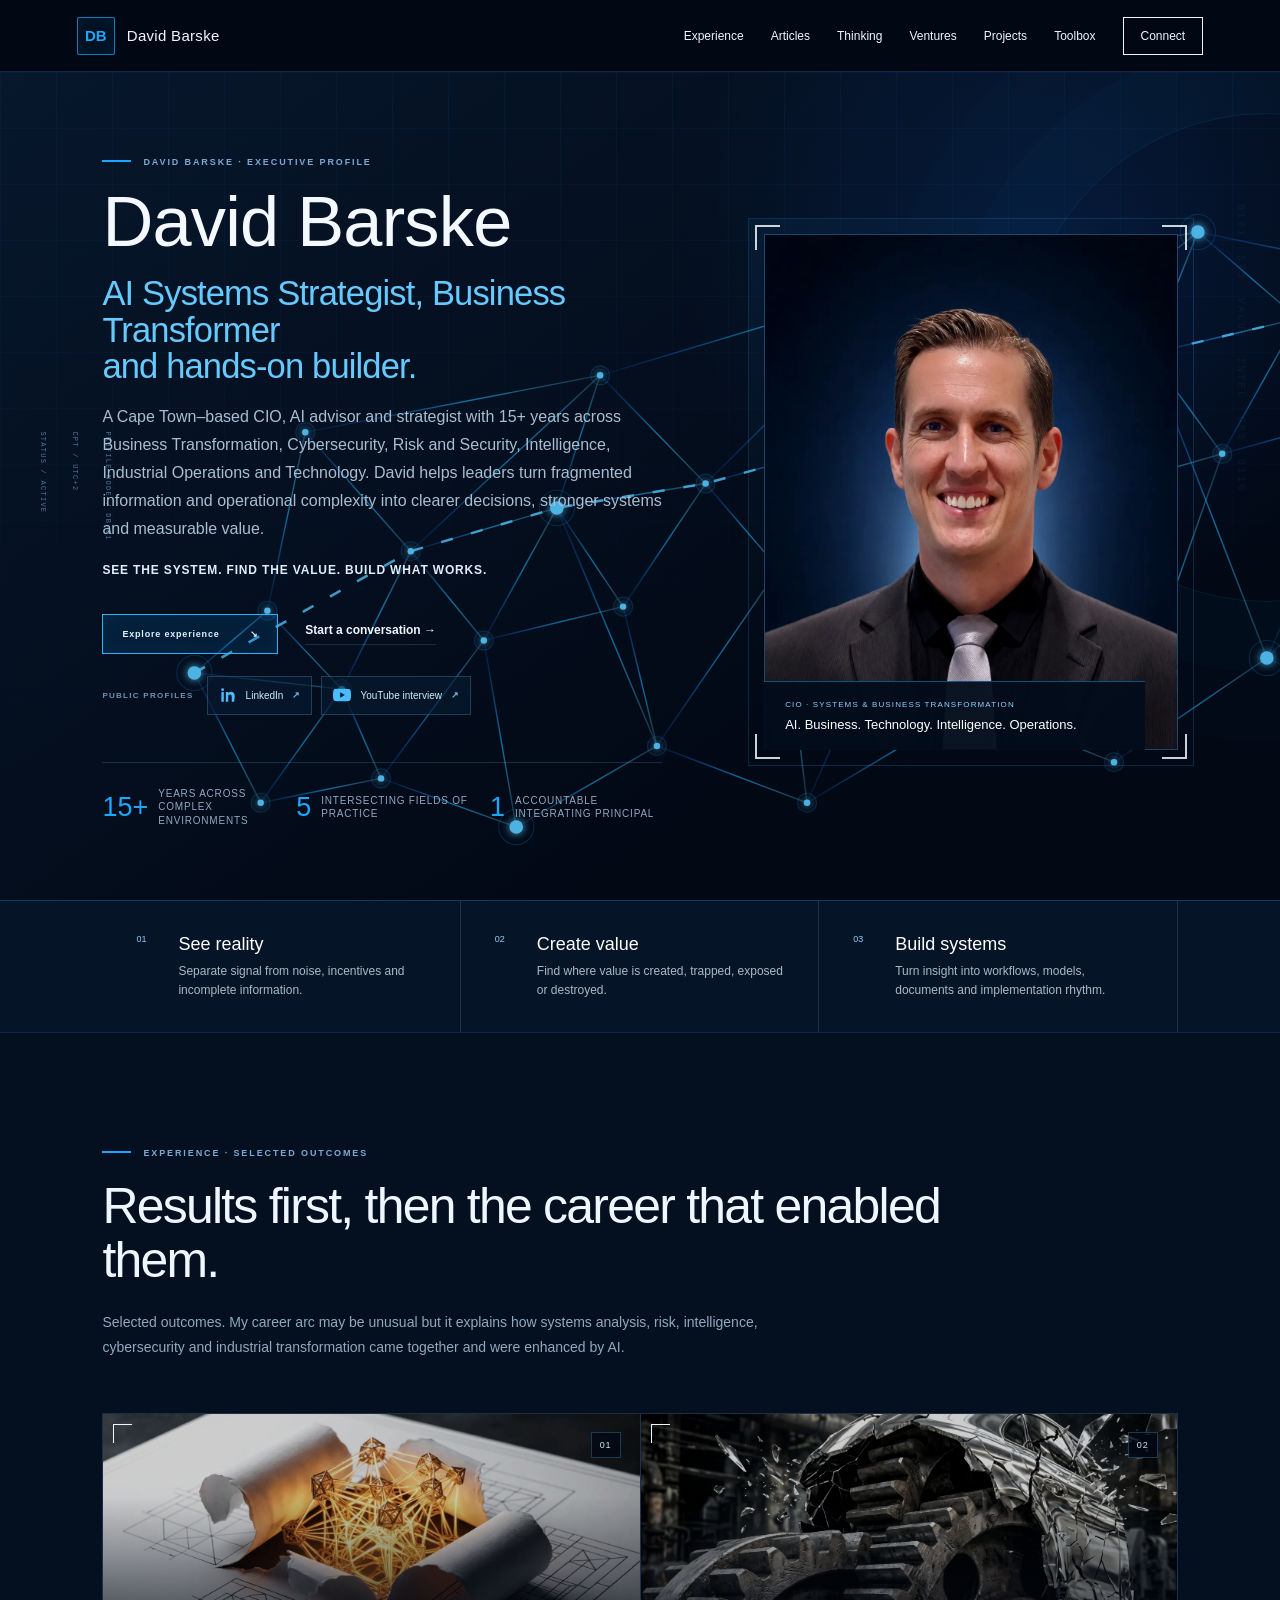
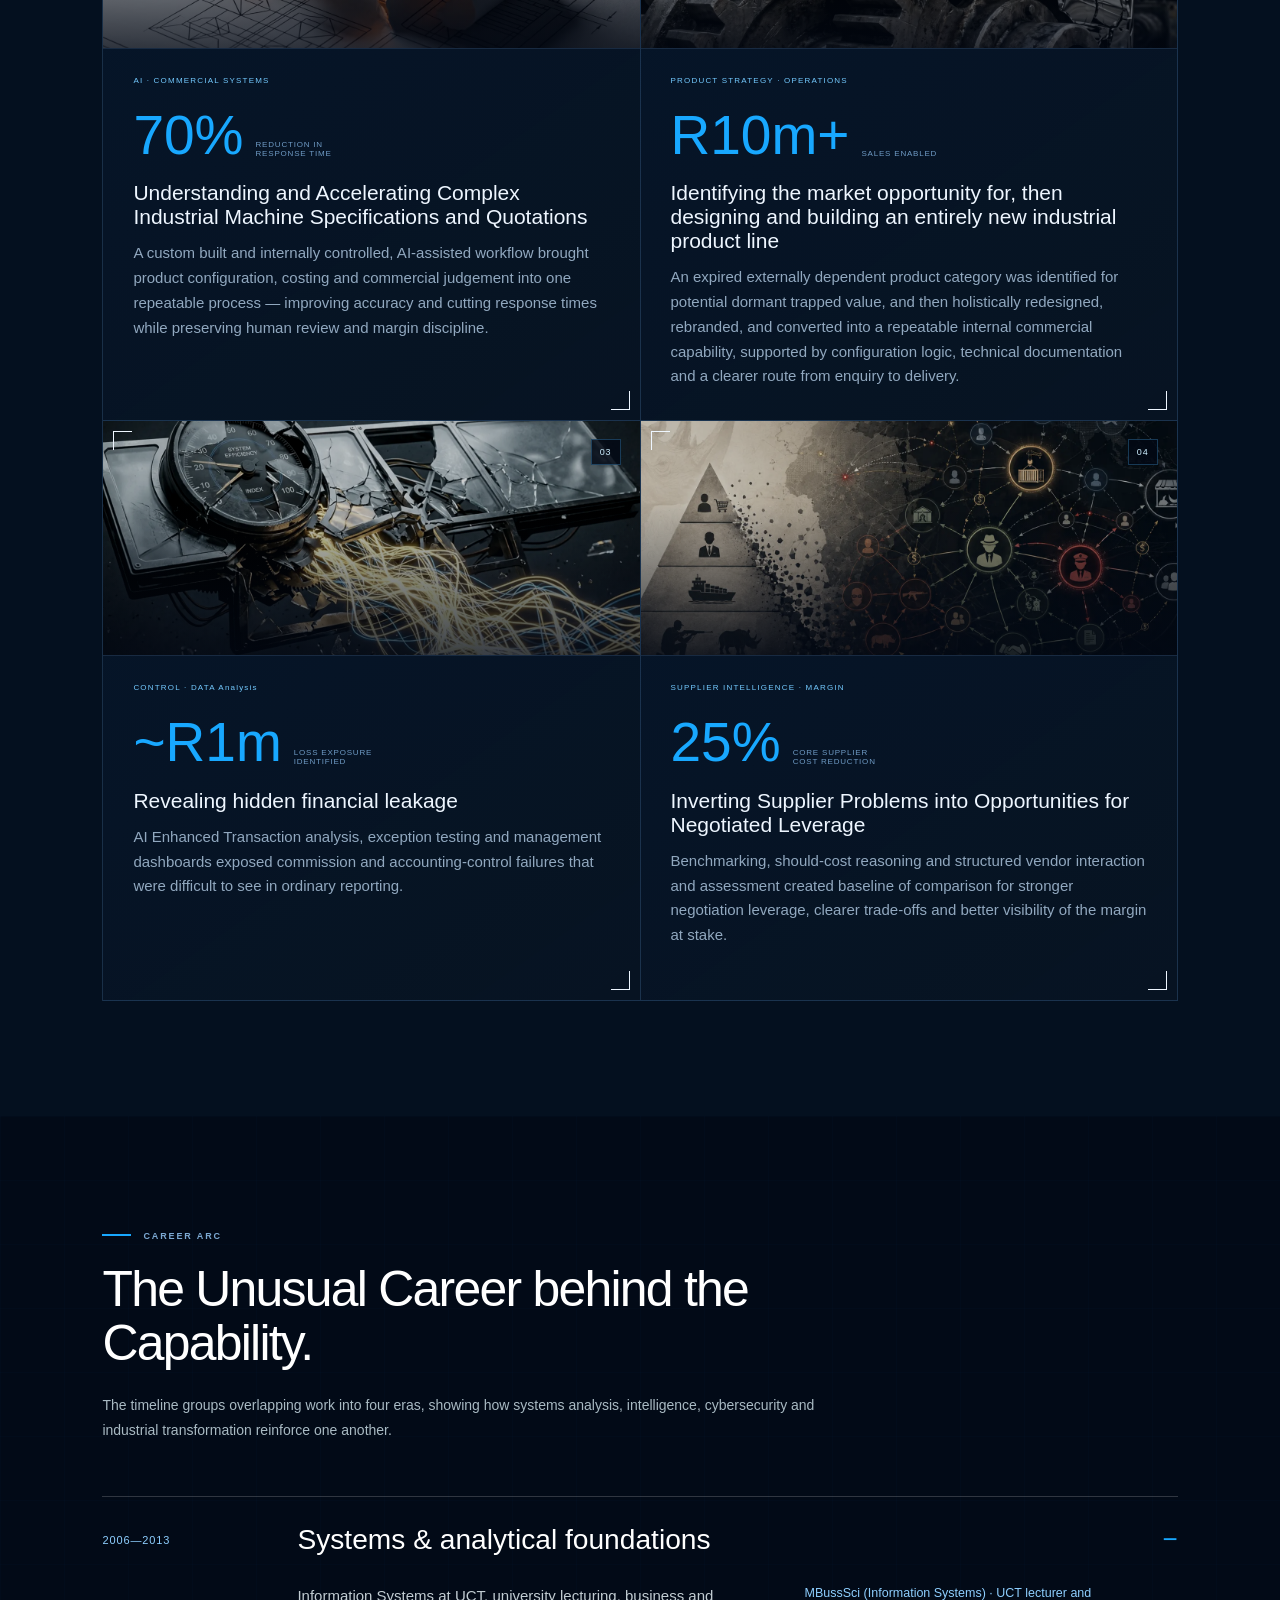
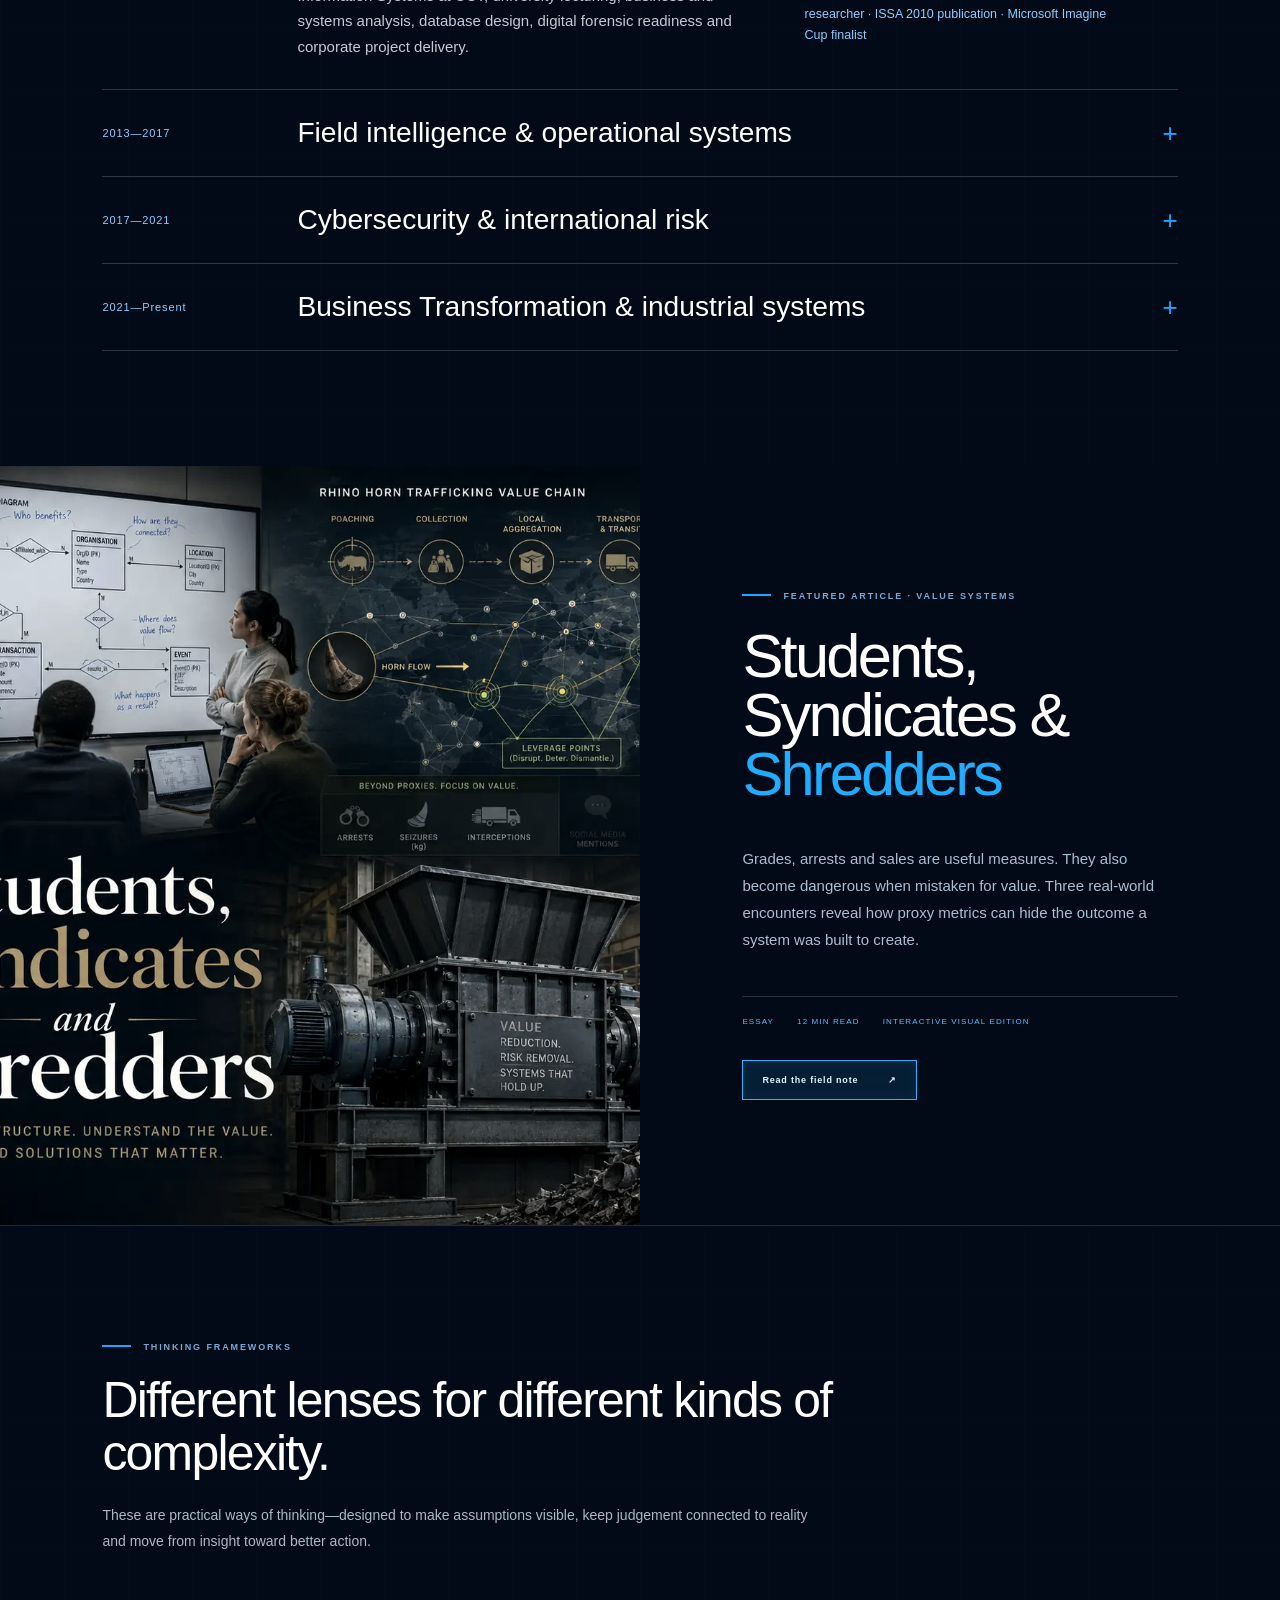
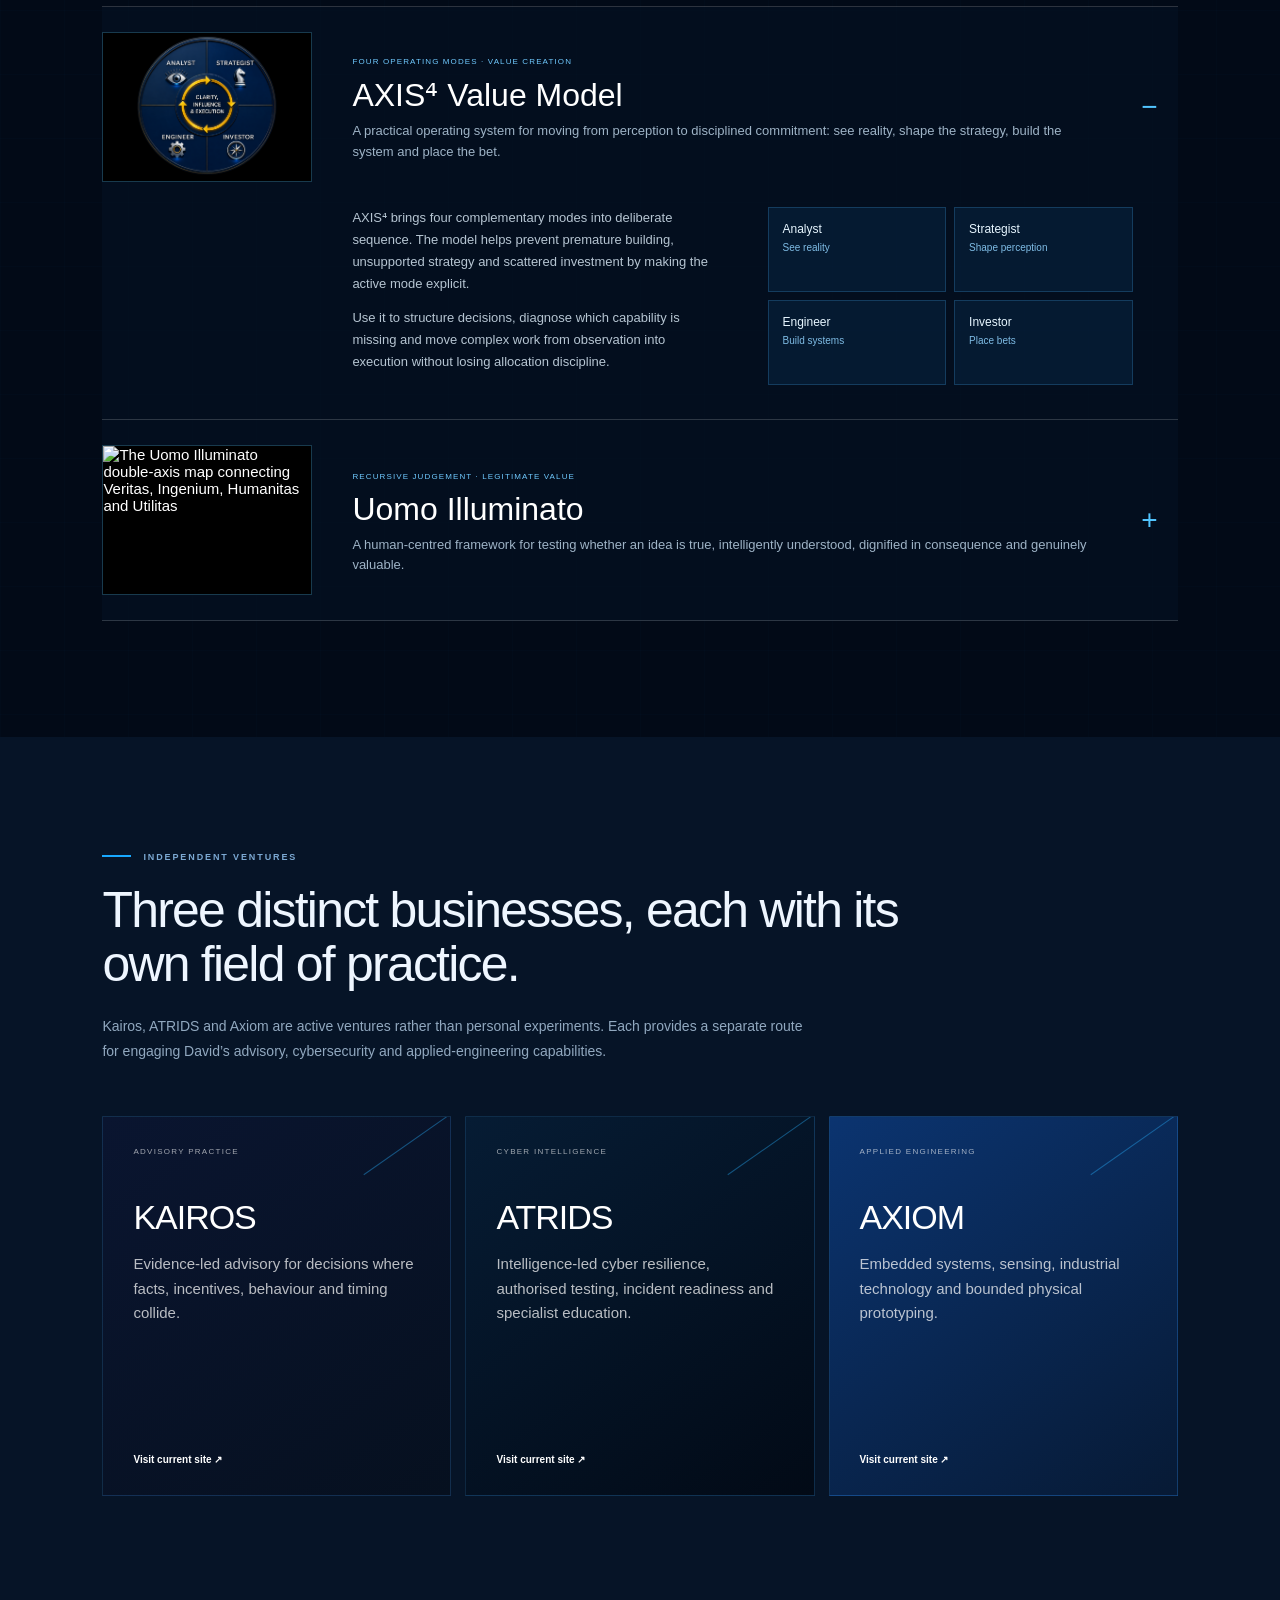
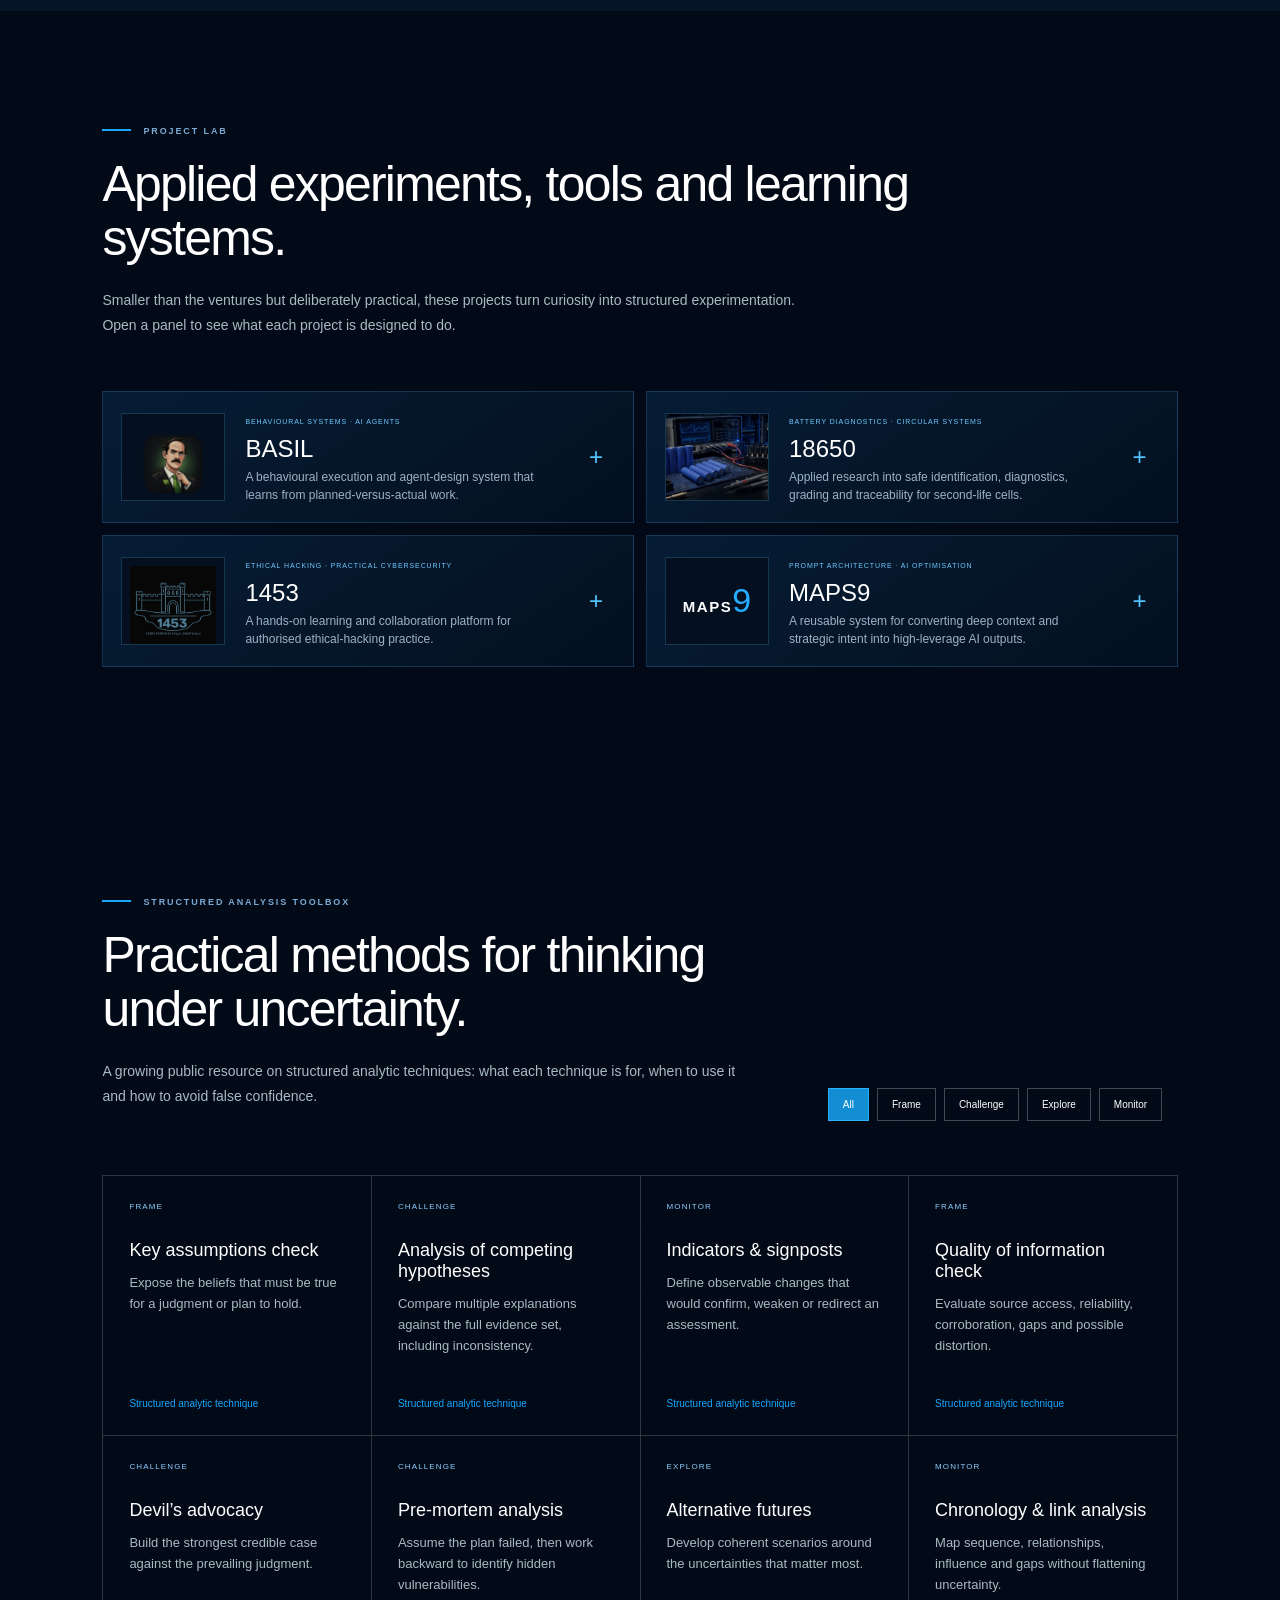
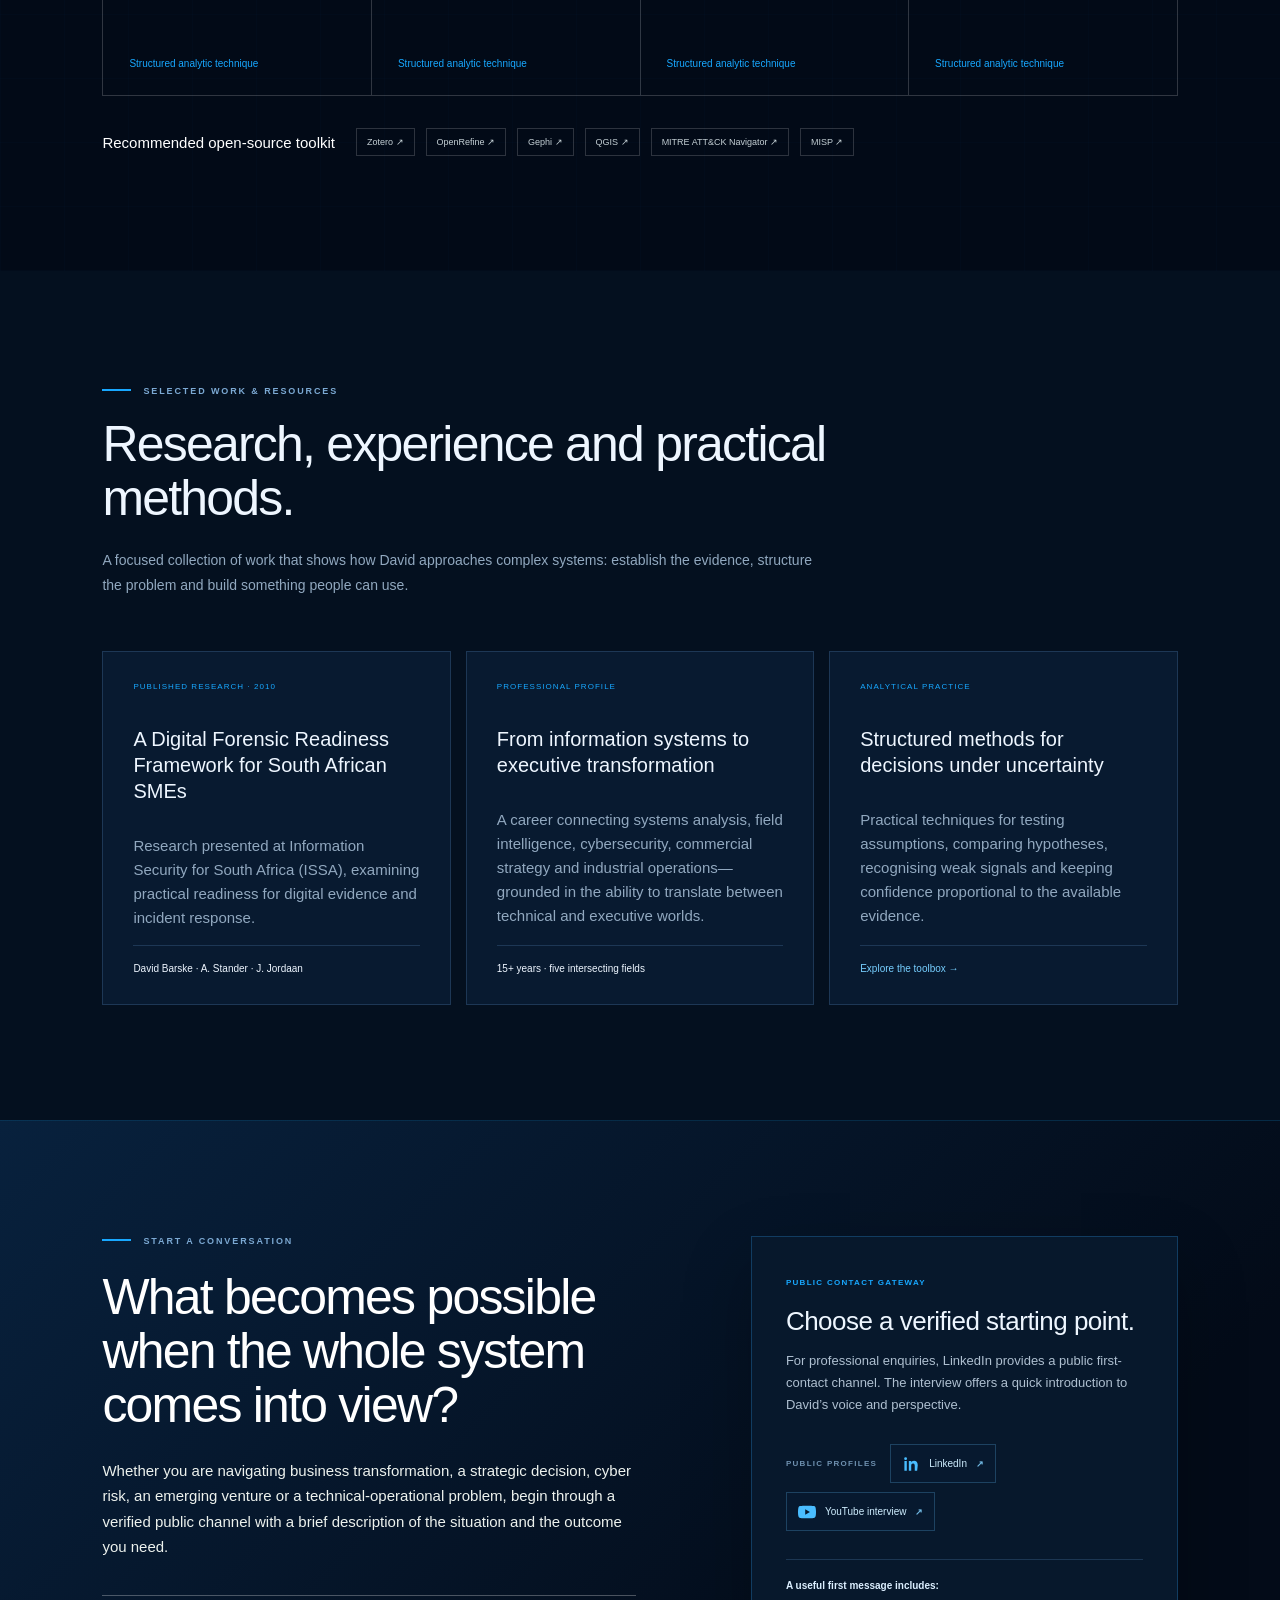
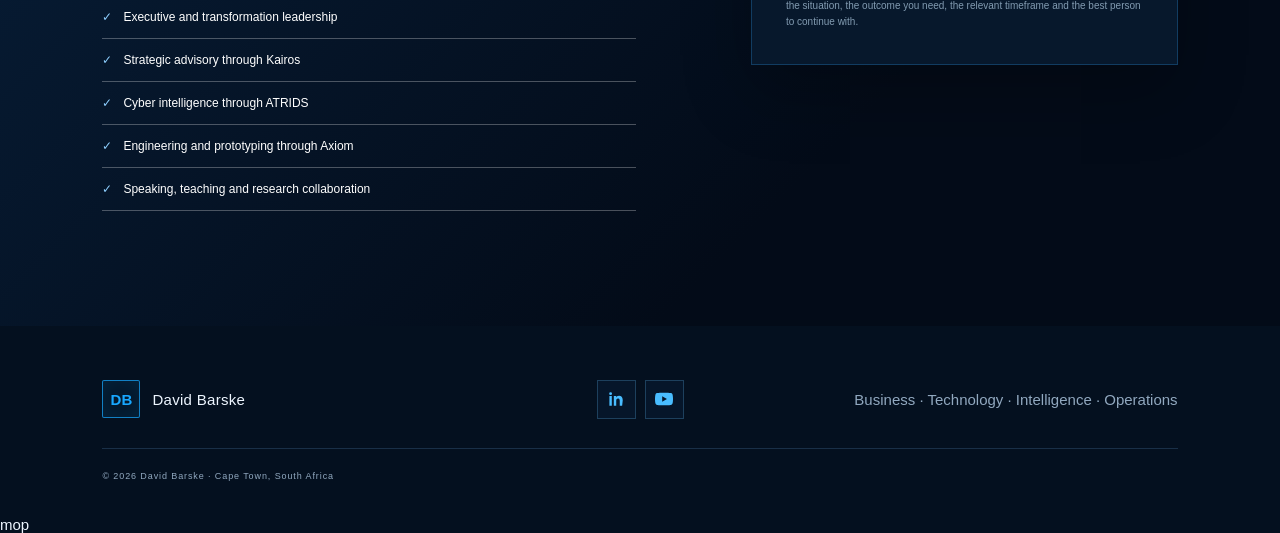
==== commit 79a84f0f: "Text fix" ====
--- a/docs/index.html
+++ b/docs/index.html
@@ -1,6 +1,6 @@
 <!DOCTYPE html><html lang="en"><head><meta charSet="utf-8"/><meta name="viewport" content="width=device-width, initial-scale=1"/><link rel="preload" as="image" href="./david-barske-blue.webp" fetchPriority="high"/><link rel="stylesheet" href="./assets/css/profile-original.css"><title>David Barske | Systems, Strategy &amp; Business Transformation</title><meta name="description" content="Executive profile of David Barske: CIO, AI Systems Strategist and Business Transformation Leader working across Technology, Intelligence, Cybersecurity and Industrial Operations."/><meta name="robots" content="index, follow">
 
-  <meta property="og:title" content="David Barske | Systems, Strategy &amp; Business Transformation"><meta property="og:description" content="Executive profile of David Barske: AI Systems Strategist and Business Transformation Leader."><meta property="og:type" content="website"><meta property="og:image" content="./david-barske-blue.webp"><script src="./assets/js/profile.js" defer></script></head><body><main id="main-content"><a class="skip-link" href="#top">Skip to profile content</a><header class="site-header"><a class="brand" href="#top" aria-label="David Barske home"><span>DB</span><b>David Barske</b></a><button class="menu-toggle" type="button" aria-expanded="false" aria-controls="primary-navigation"><span aria-hidden="true">☰</span><b>Menu</b></button><nav id="primary-navigation" class="" aria-label="Primary navigation"><a href="#experience">Experience</a><a href="#articles">Articles</a><a href="#thinking">Thinking</a><a href="#ventures">Ventures</a><a href="#projects">Projects</a><a href="#toolbox">Toolbox</a><a class="nav-cta" href="#contact">Connect</a></nav></header><section class="hero" id="top"><div class="technical-field" aria-hidden="true"><svg viewBox="0 0 1000 600" preserveAspectRatio="xMidYMid slice"><defs><linearGradient id="network-line" x1="0" x2="1"><stop offset="0" stop-color="#1269ff" stop-opacity="0.12"></stop><stop offset="0.55" stop-color="#12b7ff" stop-opacity="0.65"></stop><stop offset="1" stop-color="#69d7ff" stop-opacity="0.2"></stop></linearGradient><filter id="node-glow" x="-200%" y="-200%" width="400%" height="400%"><feGaussianBlur stdDeviation="3" result="blur"></feGaussianBlur><feMerge><feMergeNode in="blur"></feMergeNode><feMergeNode in="SourceGraphic"></feMergeNode></feMerge></filter></defs><g class="network-lines"><line x1="38" y1="414" x2="92" y2="368"></line><line x1="38" y1="414" x2="147" y2="426"></line><line x1="38" y1="414" x2="87" y2="510"></line><line x1="92" y1="368" x2="147" y2="426"></line><line x1="92" y1="368" x2="120" y2="236"></line><line x1="147" y1="426" x2="198" y2="324"></line><line x1="147" y1="426" x2="87" y2="510"></line><line x1="147" y1="426" x2="176" y2="492"></line><line x1="198" y1="324" x2="252" y2="390"></line><line x1="198" y1="324" x2="306" y2="292"></line><line x1="198" y1="324" x2="120" y2="236"></line><line x1="252" y1="390" x2="306" y2="292"></line><line x1="252" y1="390" x2="355" y2="365"></line><line x1="252" y1="390" x2="176" y2="492"></line><line x1="252" y1="390" x2="276" y2="528"></line><line x1="306" y1="292" x2="355" y2="365"></line><line x1="306" y1="292" x2="416" y2="274"></line><line x1="306" y1="292" x2="338" y2="194"></line><line x1="355" y1="365" x2="416" y2="274"></line><line x1="355" y1="365" x2="380" y2="468"></line><line x1="416" y1="274" x2="470" y2="337"></line><line x1="416" y1="274" x2="524" y2="244"></line><line x1="416" y1="274" x2="338" y2="194"></line><line x1="470" y1="337" x2="524" y2="244"></line><line x1="470" y1="337" x2="580" y2="308"></line><line x1="470" y1="337" x2="380" y2="468"></line><line x1="470" y1="337" x2="491" y2="510"></line><line x1="524" y1="244" x2="580" y2="308"></line><line x1="524" y1="244" x2="635" y2="205"></line><line x1="524" y1="244" x2="565" y2="126"></line><line x1="580" y1="308" x2="635" y2="205"></line><line x1="580" y1="308" x2="684" y2="285"></line><line x1="580" y1="308" x2="491" y2="510"></line><line x1="580" y1="308" x2="612" y2="438"></line><line x1="635" y1="205" x2="684" y2="285"></line><line x1="635" y1="205" x2="744" y2="178"></line><line x1="635" y1="205" x2="565" y2="126"></line><line x1="684" y1="285" x2="744" y2="178"></line><line x1="684" y1="285" x2="798" y2="252"></line><line x1="684" y1="285" x2="612" y2="438"></line><line x1="744" y1="178" x2="798" y2="252"></line><line x1="744" y1="178" x2="854" y2="152"></line><line x1="744" y1="178" x2="780" y2="88"></line><line x1="798" y1="252" x2="854" y2="152"></line><line x1="798" y1="252" x2="913" y2="220"></line><line x1="798" y1="252" x2="718" y2="480"></line><line x1="854" y1="152" x2="913" y2="220"></line><line x1="854" y1="152" x2="966" y2="126"></line><line x1="854" y1="152" x2="780" y2="88"></line><line x1="913" y1="220" x2="966" y2="126"></line><line x1="913" y1="220" x2="831" y2="403"></line><line x1="913" y1="220" x2="910" y2="326"></line><line x1="87" y1="510" x2="176" y2="492"></line><line x1="176" y1="492" x2="276" y2="528"></line><line x1="276" y1="528" x2="380" y2="468"></line><line x1="380" y1="468" x2="491" y2="510"></line><line x1="491" y1="510" x2="612" y2="438"></line><line x1="612" y1="438" x2="718" y2="480"></line><line x1="718" y1="480" x2="831" y2="403"></line><line x1="831" y1="403" x2="940" y2="452"></line><line x1="831" y1="403" x2="910" y2="326"></line><line x1="940" y1="452" x2="910" y2="326"></line><line x1="120" y1="236" x2="338" y2="194"></line><line x1="338" y1="194" x2="565" y2="126"></line><line x1="565" y1="126" x2="780" y2="88"></line><line x1="780" y1="88" x2="966" y2="126"></line><line x1="910" y1="326" x2="940" y2="452"></line><line x1="198" y1="324" x2="338" y2="194"></line><line x1="416" y1="274" x2="565" y2="126"></line><line x1="635" y1="205" x2="780" y2="88"></line><line x1="854" y1="152" x2="910" y2="326"></line><line x1="306" y1="292" x2="380" y2="468"></line><line x1="524" y1="244" x2="612" y2="438"></line><line x1="744" y1="178" x2="831" y2="403"></line></g><polyline class="signal-path" points="38,414 198,324 306,292 416,274 524,244 635,205 744,178 854,152 966,126"></polyline><g class="network-nodes"><g><circle cx="38" cy="414" r="5"></circle><circle class="node-halo" cx="38" cy="414" r="13"></circle></g><g><circle cx="92" cy="368" r="2.4"></circle><circle class="node-halo" cx="92" cy="368" r="7"></circle></g><g><circle cx="147" cy="426" r="2.4"></circle><circle class="node-halo" cx="147" cy="426" r="7"></circle></g><g><circle cx="198" cy="324" r="2.4"></circle><circle class="node-halo" cx="198" cy="324" r="7"></circle></g><g><circle cx="252" cy="390" r="2.4"></circle><circle class="node-halo" cx="252" cy="390" r="7"></circle></g><g><circle cx="306" cy="292" r="5"></circle><circle class="node-halo" cx="306" cy="292" r="13"></circle></g><g><circle cx="355" cy="365" r="2.4"></circle><circle class="node-halo" cx="355" cy="365" r="7"></circle></g><g><circle cx="416" cy="274" r="2.4"></circle><circle class="node-halo" cx="416" cy="274" r="7"></circle></g><g><circle cx="470" cy="337" r="2.4"></circle><circle class="node-halo" cx="470" cy="337" r="7"></circle></g><g><circle cx="524" cy="244" r="2.4"></circle><circle class="node-halo" cx="524" cy="244" r="7"></circle></g><g><circle cx="580" cy="308" r="5"></circle><circle class="node-halo" cx="580" cy="308" r="13"></circle></g><g><circle cx="635" cy="205" r="2.4"></circle><circle class="node-halo" cx="635" cy="205" r="7"></circle></g><g><circle cx="684" cy="285" r="2.4"></circle><circle class="node-halo" cx="684" cy="285" r="7"></circle></g><g><circle cx="744" cy="178" r="2.4"></circle><circle class="node-halo" cx="744" cy="178" r="7"></circle></g><g><circle cx="798" cy="252" r="2.4"></circle><circle class="node-halo" cx="798" cy="252" r="7"></circle></g><g><circle cx="854" cy="152" r="5"></circle><circle class="node-halo" cx="854" cy="152" r="13"></circle></g><g><circle cx="913" cy="220" r="2.4"></circle><circle class="node-halo" cx="913" cy="220" r="7"></circle></g><g><circle cx="966" cy="126" r="2.4"></circle><circle class="node-halo" cx="966" cy="126" r="7"></circle></g><g><circle cx="87" cy="510" r="2.4"></circle><circle class="node-halo" cx="87" cy="510" r="7"></circle></g><g><circle cx="176" cy="492" r="2.4"></circle><circle class="node-halo" cx="176" cy="492" r="7"></circle></g><g><circle cx="276" cy="528" r="5"></circle><circle class="node-halo" cx="276" cy="528" r="13"></circle></g><g><circle cx="380" cy="468" r="2.4"></circle><circle class="node-halo" cx="380" cy="468" r="7"></circle></g><g><circle cx="491" cy="510" r="2.4"></circle><circle class="node-halo" cx="491" cy="510" r="7"></circle></g><g><circle cx="612" cy="438" r="2.4"></circle><circle class="node-halo" cx="612" cy="438" r="7"></circle></g><g><circle cx="718" cy="480" r="2.4"></circle><circle class="node-halo" cx="718" cy="480" r="7"></circle></g><g><circle cx="831" cy="403" r="5"></circle><circle class="node-halo" cx="831" cy="403" r="13"></circle></g><g><circle cx="940" cy="452" r="2.4"></circle><circle class="node-halo" cx="940" cy="452" r="7"></circle></g><g><circle cx="120" cy="236" r="2.4"></circle><circle class="node-halo" cx="120" cy="236" r="7"></circle></g><g><circle cx="338" cy="194" r="2.4"></circle><circle class="node-halo" cx="338" cy="194" r="7"></circle></g><g><circle cx="565" cy="126" r="2.4"></circle><circle class="node-halo" cx="565" cy="126" r="7"></circle></g><g><circle cx="780" cy="88" r="5"></circle><circle class="node-halo" cx="780" cy="88" r="13"></circle></g><g><circle cx="910" cy="326" r="2.4"></circle><circle class="node-halo" cx="910" cy="326" r="7"></circle></g></g></svg></div><div class="data-rain" aria-hidden="true">0101  SYS  VALUE  INTEL  OPS  0110</div><div class="hero-telemetry" aria-hidden="true"><span>PROFILE NODE / DB-01</span><span>CPT / UTC+2</span><span>STATUS / ACTIVE</span></div><div class="hero-copy"><p class="eyebrow">DAVID BARSKE · EXECUTIVE PROFILE</p><h1><span>David Barske</span><small>AI Systems Strategist, Business Transformer <br/>and hands-on builder.</small></h1><p class="lead">A Cape Town–based CIO, AI advisor and strategist with 15+ years across Business Transformation, Cybersecurity, Risk and Security, Intelligence, Industrial Operations and Technology. David helps leaders turn fragmented information and operational complexity into clearer decisions, stronger systems and measurable value.</p><p class="signature-line">See the system. Find the value. Build what works.</p><div class="hero-actions"><a class="primary-button" href="#experience">Explore experience <span>↘</span></a><a class="text-link" href="#contact">Start a conversation →</a></div><div class="public-links" aria-label="Public profiles and media"><span class="public-links-label">Public profiles</span><a class="social-link" href="https://www.linkedin.com/in/david-barske-sa/" target="_blank" rel="noopener noreferrer" aria-label="View David Barske on LinkedIn (opens in a new tab)"><svg viewBox="0 0 24 24" aria-hidden="true" focusable="false"><path d="M6.4 8.1H3.2V21h3.2V8.1ZM4.8 3A1.9 1.9 0 1 0 4.8 6.8 1.9 1.9 0 0 0 4.8 3ZM21 13.6c0-3.9-2.1-5.8-4.9-5.8-2.3 0-3.3 1.2-3.8 2.1V8.1H9.1V21h3.2v-6.4c0-1.7.3-3.4 2.5-3.4 2.1 0 2.2 2 2.2 3.5V21h3.2l.8-7.4Z"></path></svg><span>LinkedIn</span><b aria-hidden="true">↗</b></a><a class="social-link" href="https://www.youtube.com/shorts/T9wILvRZG7Y" target="_blank" rel="noopener noreferrer" aria-label="Watch a short interview with David Barske on YouTube (opens in a new tab)"><svg viewBox="0 0 24 24" aria-hidden="true" focusable="false"><path d="M23.5 6.2a3 3 0 0 0-2.1-2.1C19.5 3.6 12 3.6 12 3.6s-7.5 0-9.4.5A3 3 0 0 0 .5 6.2 31 31 0 0 0 0 12a31 31 0 0 0 .5 5.8 3 3 0 0 0 2.1 2.1c1.9.5 9.4.5 9.4.5s7.5 0 9.4-.5a3 3 0 0 0 2.1-2.1A31 31 0 0 0 24 12a31 31 0 0 0-.5-5.8ZM9.6 15.6V8.4l6.3 3.6-6.3 3.6Z"></path></svg><span>YouTube interview</span><b aria-hidden="true">↗</b></a></div><div class="proof-row" aria-label="Professional highlights"><div><strong>15+</strong><span>years across complex environments</span></div><div><strong>5</strong><span>intersecting fields of practice</span></div><div><strong>1</strong><span>accountable integrating principal</span></div></div></div><figure class="portrait-card"><span class="frame-corner top-left" aria-hidden="true"></span><span class="frame-corner top-right" aria-hidden="true"></span><span class="frame-corner bottom-left" aria-hidden="true"></span><span class="frame-corner bottom-right" aria-hidden="true"></span><div class="portrait-frame"><img src="./david-barske-blue.webp" alt="Portrait of David Barske" width="1122" height="1402" fetchPriority="high"/></div><figcaption><small>CIO · SYSTEMS &amp; BUSINESS TRANSFORMATION</small><strong>AI. Business. Technology. Intelligence. Operations.</strong></figcaption></figure></section><section class="operating-model" aria-label="David Barske operating model"><div><small>01</small><strong>See reality</strong><span>Separate signal from noise, incentives and incomplete information.</span></div><div><small>02</small><strong>Create value</strong><span>Find where value is created, trapped, exposed or destroyed.</span></div><div><small>03</small><strong>Build systems</strong><span>Turn insight into workflows, models, documents and implementation rhythm.</span></div></section><div class="experience-group" id="experience"><section class="section selected-work"><div class="section-intro"><p class="eyebrow">EXPERIENCE · SELECTED OUTCOMES</p><h2>Results first, then the career that enabled them.</h2><p>Selected outcomes. My career arc may be unusual but it explains how systems analysis, risk, intelligence, cybersecurity and industrial transformation came together and were enhanced by AI.</p></div><div class="outcome-grid"><article class="outcome-card"><div class="outcome-image"><img src="./outcomes/quoting.webp" alt="Technical drawings and a connected digital model representing an engineering quotation workflow" width="1400" height="900" loading="lazy" decoding="async"/><span class="card-number">0<!-- -->1</span></div><div class="outcome-body"><small class="case-category">AI · COMMERCIAL SYSTEMS</small><div class="metric"><strong>70%</strong><small>reduction in response time</small></div><h3>understanding and Accelerating complex industrial machine specifications and quotations</h3><p>A cysotm built and internally controlled, AI-assisted workflow brought product configuration, costing and commercial judgement into one repeatable process—improving accuracy and cutting response times while preserving human review and margin discipline.</p></div></article><article class="outcome-card"><div class="outcome-image"><img src="./outcomes/product-line.webp" alt="Novel Industrial Shredding Machinery in a manufacturing environment" width="1400" height="900" loading="lazy" decoding="async"/><span class="card-number">0<!-- -->2</span></div><div class="outcome-body"><small class="case-category">PRODUCT STRATEGY · OPERATIONS</small><div class="metric"><strong>R10m+</strong><small>sales enabled</small></div><h3>Identifying the market opportunity for, then designing and building an entirely new industrial product line</h3><p>An expired externally dependent product category was identified for potential dormant trapped value, and then holistically  redesigned, rebranded, and converted into a repeatable internal commercial capability, supported by  configuration logic, technical documentation and a clearer route from enquiry to delivery.</p></div></article><article class="outcome-card"><div class="outcome-image"><img src="./outcomes/financial-control.webp" alt="A fractured analytical dashboard representing hidden financial exceptions" width="1400" height="900" loading="lazy" decoding="async"/><span class="card-number">0<!-- -->3</span></div><div class="outcome-body"><small class="case-category">CONTROL · DATA Analysis </small><div class="metric"><strong>~R1m</strong><small>loss exposure identified</small></div><h3>Revealing hidden financial leakage</h3><p>AI Enhanced Transaction analysis, exception testing and management dashboards exposed commission and accounting-control failures that were difficult to see in ordinary reporting.</p></div></article><article class="outcome-card"><div class="outcome-image"><img src="./outcomes/supplier-intelligence.webp" alt="A detailed network of suppliers, logistics routes and industrial stakeholders" width="1400" height="900" loading="lazy" decoding="async"/><span class="card-number">0<!-- -->4</span></div><div class="outcome-body"><small class="case-category">SUPPLIER INTELLIGENCE · MARGIN</small><div class="metric"><strong>25%</strong><small>core supplier cost reduction</small></div><h3>Inverting Supplier Problems into Opportunities for Negotiated Leverage</h3><p>Benchmarking, should-cost reasoning and structured vendor interaction and assessment created baseline of comparison for stronger negotiation leverage, clearer trade-offs and better visibility of the margin at stake.</p></div></article></div></section><section class="section career"><div class="section-intro light"><p class="eyebrow">CAREER ARC</p><h2>The Unusual Career behind the Capability.</h2><p>The timeline groups overlapping work into four eras, showing how systems analysis, intelligence, cybersecurity and industrial transformation reinforce one another.</p></div><div class="timeline"><article class="era open"><button type="button" aria-expanded="true" aria-controls="era-0"><span>2006—2013</span><strong>Systems &amp; analytical foundations</strong><i>−</i></button><div class="era-detail" id="era-0"><p>Information Systems at UCT, university lecturing, business and systems analysis, database design, digital forensic readiness and corporate project delivery.</p><small>MBussSci (Information Systems) · UCT lecturer and researcher · ISSA 2010 publication · Microsoft Imagine Cup finalist</small></div></article><article class="era"><button type="button" aria-expanded="false" aria-controls="era-1"><span>2013—2017</span><strong>Field intelligence &amp; operational systems</strong><i>+</i></button><div class="era-detail" id="era-1" hidden=""><p>Intelligence systems, GIS, link analysis, structured reasoning and operational coordination in high-risk conservation and organised-crime-adjacent environments.</p><small>Kruger joint operations room · Pathfinder · Head of Analysis, Rhula Intelligence Solutions</small></div></article><article class="era"><button type="button" aria-expanded="false" aria-controls="era-2"><span>2017—2021</span><strong>Cybersecurity &amp; international risk</strong><i>+</i></button><div class="era-detail" id="era-2" hidden=""><p>Cyber intelligence, strategic risk, secure collaboration and information analysis across African and international stakeholder environments.</p><small>Co-founder, ATRIDS SA · Head of Research &amp; Analysis, Focus Africa · Director of Information Systems, Focused Conservation</small></div></article><article class="era"><button type="button" aria-expanded="false" aria-controls="era-3"><span>2021—Present</span><strong>Business Transformation &amp; industrial systems</strong><i>+</i></button><div class="era-detail" id="era-3" hidden=""><p>Founder-led transformation, operational systems, AI-assisted workflows, commercial decision support and technical-to-executive translation.</p><small>Independent advisory · CIO, Bulkmatech Cape · Kairos and Axiom venture development</small></div></article></div></section></div><section class="featured-essay" id="articles"><div class="featured-art"><img src="./sss/hero.webp" alt="Students, Syndicates and Shredders conceptual cover artwork" width="1491" height="1055" loading="lazy" decoding="async"/></div><div class="featured-copy"><p class="eyebrow">FEATURED ARTICLE · VALUE SYSTEMS</p><h2>Students,<br/>Syndicates &amp;<br/><em>Shredders</em></h2><p>Grades, arrests and sales are useful measures. They also become dangerous when mistaken for value. Three real-world encounters reveal how proxy metrics can hide the outcome a system was built to create.</p><div class="featured-meta"><span>Essay</span><span>12 min read</span><span>Interactive visual edition</span></div><a class="primary-button" href="./students-syndicates-shredders/">Read the field note <span>↗</span></a></div></section><section class="section thinking-frameworks" id="thinking"><div class="section-intro light"><p class="eyebrow">THINKING FRAMEWORKS</p><h2>Different lenses for different kinds of complexity.</h2><p>These are practical ways of thinking—designed to make assumptions visible, keep judgement connected to reality and move from insight toward better action.</p></div><div class="framework-list"><article class="framework open"><button type="button" aria-expanded="true" aria-controls="framework-axis4"><div class="framework-image"><img src="./thinking/axis4.png" alt="The AXIS4 circular value model showing Analyst, Strategist, Engineer and Investor operating modes" width="1200" height="900" loading="lazy" decoding="async"/></div><div><small>FOUR OPERATING MODES · VALUE CREATION</small><h3>AXIS⁴ Value Model</h3><p>A practical operating system for moving from perception to disciplined commitment: see reality, shape the strategy, build the system and place the bet.</p></div><i>−</i></button><div class="framework-detail" id="framework-axis4"><div class="framework-copy"><p>AXIS⁴ brings four complementary modes into deliberate sequence. The model helps prevent premature building, unsupported strategy and scattered investment by making the active mode explicit.</p><p>Use it to structure decisions, diagnose which capability is missing and move complex work from observation into execution without losing allocation discipline.</p></div><div class="framework-fields"><div><strong>Analyst</strong><span>See reality</span></div><div><strong>Strategist</strong><span>Shape perception</span></div><div><strong>Engineer</strong><span>Build systems</span></div><div><strong>Investor</strong><span>Place bets</span></div></div></div></article><article class="framework"><button type="button" aria-expanded="false" aria-controls="framework-uomo"><div class="framework-image"><img src="./thinking/uomo-illuminato.png" alt="The Uomo Illuminato double-axis map connecting Veritas, Ingenium, Humanitas and Utilitas" width="1200" height="900" loading="lazy" decoding="async"/></div><div><small>RECURSIVE JUDGEMENT · LEGITIMATE VALUE</small><h3>Uomo Illuminato</h3><p>A human-centred framework for testing whether an idea is true, intelligently understood, dignified in consequence and genuinely valuable.</p></div><i>+</i></button><div class="framework-detail" id="framework-uomo" hidden=""><div class="framework-copy"><p>Uomo Illuminato is not a linear checklist. Its four fields interrogate and correct one another, keeping cleverness connected to evidence, human dignity and value that is realised rather than merely claimed.</p><p>Use it where truth is uncomfortable, incentives distort behaviour, people carry hidden costs or an apparently clever solution risks becoming manipulative or extractive.</p></div><div class="framework-fields"><div><strong>Veritas</strong><span>What is real?</span></div><div><strong>Ingenium</strong><span>What can be discovered?</span></div><div><strong>Humanitas</strong><span>Who remains human?</span></div><div><strong>Utilitas</strong><span>What value actually lands?</span></div></div></div></article></div></section><section class="section ventures" id="ventures"><div class="section-intro"><p class="eyebrow">INDEPENDENT VENTURES</p><h2>Three distinct businesses, each with its own field of practice.</h2><p>Kairos, ATRIDS and Axiom are active ventures rather than personal experiments. Each provides a separate route for engaging David’s advisory, cybersecurity and applied-engineering capabilities.</p></div><div class="project-grid"><a class="project kairos" href="https://davidbarske.github.io/KAIROS/" target="_blank" rel="noopener noreferrer"><small>ADVISORY PRACTICE</small><h3>KAIROS</h3><p>Evidence-led advisory for decisions where facts, incentives, behaviour and timing collide.</p><b>Visit current site ↗</b></a><a class="project atrids" href="https://davidbarske.github.io/ATRIDS-SA/" target="_blank" rel="noopener noreferrer"><small>CYBER INTELLIGENCE</small><h3>ATRIDS</h3><p>Intelligence-led cyber resilience, authorised testing, incident readiness and specialist education.</p><b>Visit current site ↗</b></a><a class="project axiom" href="https://davidbarske.github.io/AXIOM/" target="_blank" rel="noopener noreferrer"><small>APPLIED ENGINEERING</small><h3>AXIOM</h3><p>Embedded systems, sensing, industrial technology and bounded physical prototyping.</p><b>Visit current site ↗</b></a></div></section><section class="section projects" id="projects"><div class="section-intro light"><p class="eyebrow">PROJECT LAB</p><h2>Applied experiments, tools and learning systems.</h2><p>Smaller than the ventures but deliberately practical, these projects turn curiosity into structured experimentation. Open a panel to see what each project is designed to do.</p></div><div class="compact-project-grid"><article class="compact-project"><button type="button" aria-expanded="false" aria-controls="project-basil"><div class="project-thumb project-basil"><img src="./projects/basil-icon.webp" alt="" loading="lazy" decoding="async"/></div><div><small>BEHAVIOURAL SYSTEMS · AI AGENTS</small><h3>BASIL</h3><p>A behavioural execution and agent-design system that learns from planned-versus-actual work.</p></div><i>+</i></button><div class="compact-project-detail" id="project-basil" hidden=""><p>BASIL reduces capture friction, routes work through named subsystems and uses continuous feedback to improve estimation, prioritisation and follow-through. It is both a practical command system and a testbed for adaptive personal agents.</p><div><span>Low-friction capture</span><span>Task orchestration</span><span>Behavioural feedback</span><span>Agent architecture</span></div></div></article><article class="compact-project"><button type="button" aria-expanded="false" aria-controls="project-18650"><div class="project-thumb project-18650"><img src="./projects/18650-lab.webp" alt="" loading="lazy" decoding="async"/></div><div><small>BATTERY DIAGNOSTICS · CIRCULAR SYSTEMS</small><h3>18650</h3><p>Applied research into safe identification, diagnostics, grading and traceability for second-life cells.</p></div><i>+</i></button><div class="compact-project-detail" id="project-18650" hidden=""><p>The project explores a repeatable evidence chain for battery decisions: identify the cell, preserve provenance, measure condition, grade potential use and keep safety controls visible throughout the process.</p><div><span>Cell identification</span><span>Safe testing</span><span>Condition grading</span><span>Traceability</span></div></div></article><article class="compact-project"><button type="button" aria-expanded="false" aria-controls="project-1453"><div class="project-thumb project-1453"><img src="./projects/1453-icon.webp" alt="" loading="lazy" decoding="async"/></div><div><small>ETHICAL HACKING · PRACTICAL CYBERSECURITY</small><h3>1453</h3><p>A hands-on learning and collaboration platform for authorised ethical-hacking practice.</p></div><i>+</i></button><div class="compact-project-detail" id="project-1453" hidden=""><p>1453 organises a progressive home-lab journey from operating-system and infrastructure fundamentals through controlled network assessment, field logging and practical cybersecurity exercises. Theory supports the work; authorised practice begins immediately.</p><div><span>Home lab</span><span>Ethical testing</span><span>Field notes</span><span>Progressive skills</span></div></div></article><article class="compact-project"><button type="button" aria-expanded="false" aria-controls="project-maps9"><div class="project-thumb project-maps9"><div class="mini-maps9"><strong>MAPS</strong><em>9</em></div></div><div><small>PROMPT ARCHITECTURE · AI OPTIMISATION</small><h3>MAPS9</h3><p>A reusable system for converting deep context and strategic intent into high-leverage AI outputs.</p></div><i>+</i></button><div class="compact-project-detail" id="project-maps9" hidden=""><p>MAPS9 combines strategic thinking, cross-disciplinary synthesis and psychological insight with structured scaffolds for planning, analysis, communication, decisions and rapid prototyping. Its Byzantium Protocol adds precision, compression, contradiction checks and drift control.</p><div><span>Prompt scaffolds</span><span>Context encoding</span><span>Rapid prototyping</span><span>Byzantium Protocol</span></div></div></article></div></section><section class="section toolbox" id="toolbox"><div class="toolbox-head"><div class="section-intro light"><p class="eyebrow">STRUCTURED ANALYSIS TOOLBOX</p><h2>Practical methods for thinking under uncertainty.</h2><p>A growing public resource on structured analytic techniques: what each technique is for, when to use it and how to avoid false confidence.</p></div><div class="filters" role="group" aria-label="Filter analytical techniques"><button type="button" class="active" aria-pressed="true">All</button><button type="button" class="" aria-pressed="false">Frame</button><button type="button" class="" aria-pressed="false">Challenge</button><button type="button" class="" aria-pressed="false">Explore</button><button type="button" class="" aria-pressed="false">Monitor</button></div></div><div class="method-grid" aria-live="polite"><article><small>Frame</small><h3>Key assumptions check</h3><p>Expose the beliefs that must be true for a judgment or plan to hold.</p><span>Structured analytic technique</span></article><article><small>Challenge</small><h3>Analysis of competing hypotheses</h3><p>Compare multiple explanations against the full evidence set, including inconsistency.</p><span>Structured analytic technique</span></article><article><small>Monitor</small><h3>Indicators &amp; signposts</h3><p>Define observable changes that would confirm, weaken or redirect an assessment.</p><span>Structured analytic technique</span></article><article><small>Frame</small><h3>Quality of information check</h3><p>Evaluate source access, reliability, corroboration, gaps and possible distortion.</p><span>Structured analytic technique</span></article><article><small>Challenge</small><h3>Devil’s advocacy</h3><p>Build the strongest credible case against the prevailing judgment.</p><span>Structured analytic technique</span></article><article><small>Challenge</small><h3>Pre-mortem analysis</h3><p>Assume the plan failed, then work backward to identify hidden vulnerabilities.</p><span>Structured analytic technique</span></article><article><small>Explore</small><h3>Alternative futures</h3><p>Develop coherent scenarios around the uncertainties that matter most.</p><span>Structured analytic technique</span></article><article><small>Monitor</small><h3>Chronology &amp; link analysis</h3><p>Map sequence, relationships, influence and gaps without flattening uncertainty.</p><span>Structured analytic technique</span></article></div><div class="recommended-tools"><strong>Recommended open-source toolkit</strong><a href="https://www.zotero.org/" target="_blank" rel="noopener noreferrer">Zotero ↗</a><a href="https://openrefine.org/" target="_blank" rel="noopener noreferrer">OpenRefine ↗</a><a href="https://gephi.org/" target="_blank" rel="noopener noreferrer">Gephi ↗</a><a href="https://www.qgis.org/en/" target="_blank" rel="noopener noreferrer">QGIS ↗</a><a href="https://mitre-attack.github.io/attack-navigator/" target="_blank" rel="noopener noreferrer">MITRE ATT&amp;CK Navigator ↗</a><a href="https://www.misp-project.org/" target="_blank" rel="noopener noreferrer">MISP ↗</a></div></section><section class="section evidence" id="resources"><div class="section-intro"><p class="eyebrow">SELECTED WORK &amp; RESOURCES</p><h2>Research, experience and practical methods.</h2><p>A focused collection of work that shows how David approaches complex systems: establish the evidence, structure the problem and build something people can use.</p></div><div class="evidence-grid"><article><small>PUBLISHED RESEARCH · 2010</small><h3>A Digital Forensic Readiness Framework for South African SMEs</h3><p>Research presented at Information Security for South Africa (ISSA), examining practical readiness for digital evidence and incident response.</p><span>David Barske · A. Stander · J. Jordaan</span></article><article><small>PROFESSIONAL PROFILE</small><h3>From information systems to executive transformation</h3><p>A career connecting systems analysis, field intelligence, cybersecurity, commercial strategy and industrial operations—grounded in the ability to translate between technical and executive worlds.</p><span>15+ years · five intersecting fields</span></article><article><small>ANALYTICAL PRACTICE</small><h3>Structured methods for decisions under uncertainty</h3><p>Practical techniques for testing assumptions, comparing hypotheses, recognising weak signals and keeping confidence proportional to the available evidence.</p><a href="#toolbox">Explore the toolbox →</a></article></div></section><section class="contact" id="contact"><div class="contact-copy"><p class="eyebrow">START A CONVERSATION</p><h2>What becomes possible when the whole system comes into view?</h2><p>Whether you are navigating business transformation, a strategic decision, cyber risk, an emerging venture or a technical-operational problem, begin through a verified public channel with a brief description of the situation and the outcome you need.</p><ul><li>Executive and transformation leadership</li><li>Strategic advisory through Kairos</li><li>Cyber intelligence through ATRIDS</li><li>Engineering and prototyping through Axiom</li><li>Speaking, teaching and research collaboration</li></ul></div><aside class="contact-gateway"><small>PUBLIC CONTACT GATEWAY</small><h3>Choose a verified starting point.</h3><p>For professional enquiries, LinkedIn provides a public first-contact channel. The interview offers a quick introduction to David’s voice and perspective.</p><div class="public-links" aria-label="Public profiles and media"><span class="public-links-label">Public profiles</span><a class="social-link" href="https://www.linkedin.com/in/david-barske-sa/" target="_blank" rel="noopener noreferrer" aria-label="View David Barske on LinkedIn (opens in a new tab)"><svg viewBox="0 0 24 24" aria-hidden="true" focusable="false"><path d="M6.4 8.1H3.2V21h3.2V8.1ZM4.8 3A1.9 1.9 0 1 0 4.8 6.8 1.9 1.9 0 0 0 4.8 3ZM21 13.6c0-3.9-2.1-5.8-4.9-5.8-2.3 0-3.3 1.2-3.8 2.1V8.1H9.1V21h3.2v-6.4c0-1.7.3-3.4 2.5-3.4 2.1 0 2.2 2 2.2 3.5V21h3.2l.8-7.4Z"></path></svg><span>LinkedIn</span><b aria-hidden="true">↗</b></a><a class="social-link" href="https://www.youtube.com/shorts/T9wILvRZG7Y" target="_blank" rel="noopener noreferrer" aria-label="Watch a short interview with David Barske on YouTube (opens in a new tab)"><svg viewBox="0 0 24 24" aria-hidden="true" focusable="false"><path d="M23.5 6.2a3 3 0 0 0-2.1-2.1C19.5 3.6 12 3.6 12 3.6s-7.5 0-9.4.5A3 3 0 0 0 .5 6.2 31 31 0 0 0 0 12a31 31 0 0 0 .5 5.8 3 3 0 0 0 2.1 2.1c1.9.5 9.4.5 9.4.5s7.5 0 9.4-.5a3 3 0 0 0 2.1-2.1A31 31 0 0 0 24 12a31 31 0 0 0-.5-5.8ZM9.6 15.6V8.4l6.3 3.6-6.3 3.6Z"></path></svg><span>YouTube interview</span><b aria-hidden="true">↗</b></a></div><div class="contact-note"><strong>A useful first message includes:</strong><span>the situation, the outcome you need, the relevant timeframe and the best person to continue with.</span></div></aside></section><footer><div class="brand"><span>DB</span><b>David Barske</b></div><div class="public-links compact" aria-label="Public profiles and media"><a class="social-link" href="https://www.linkedin.com/in/david-barske-sa/" target="_blank" rel="noopener noreferrer" aria-label="View David Barske on LinkedIn (opens in a new tab)"><svg viewBox="0 0 24 24" aria-hidden="true" focusable="false"><path d="M6.4 8.1H3.2V21h3.2V8.1ZM4.8 3A1.9 1.9 0 1 0 4.8 6.8 1.9 1.9 0 0 0 4.8 3ZM21 13.6c0-3.9-2.1-5.8-4.9-5.8-2.3 0-3.3 1.2-3.8 2.1V8.1H9.1V21h3.2v-6.4c0-1.7.3-3.4 2.5-3.4 2.1 0 2.2 2 2.2 3.5V21h3.2l.8-7.4Z"></path></svg><span>LinkedIn</span><b aria-hidden="true">↗</b></a><a class="social-link" href="https://www.youtube.com/shorts/T9wILvRZG7Y" target="_blank" rel="noopener noreferrer" aria-label="Watch a short interview with David Barske on YouTube (opens in a new tab)"><svg viewBox="0 0 24 24" aria-hidden="true" focusable="false"><path d="M23.5 6.2a3 3 0 0 0-2.1-2.1C19.5 3.6 12 3.6 12 3.6s-7.5 0-9.4.5A3 3 0 0 0 .5 6.2 31 31 0 0 0 0 12a31 31 0 0 0 .5 5.8 3 3 0 0 0 2.1 2.1c1.9.5 9.4.5 9.4.5s7.5 0 9.4-.5a3 3 0 0 0 2.1-2.1A31 31 0 0 0 24 12a31 31 0 0 0-.5-5.8ZM9.6 15.6V8.4l6.3 3.6-6.3 3.6Z"></path></svg><span>YouTube interview</span><b aria-hidden="true">↗</b></a></div><p>Business · Technology · Intelligence · Operations</p><small>© 2026 David Barske · Cape Town, South Africa</small></footer></main></body></html>mop 
+  <meta property="og:title" content="David Barske | Systems, Strategy &amp; Business Transformation"><meta property="og:description" content="Executive profile of David Barske: AI Systems Strategist and Business Transformation Leader."><meta property="og:type" content="website"><meta property="og:image" content="./david-barske-blue.webp"><script src="./assets/js/profile.js" defer></script></head><body><main id="main-content"><a class="skip-link" href="#top">Skip to profile content</a><header class="site-header"><a class="brand" href="#top" aria-label="David Barske home"><span>DB</span><b>David Barske</b></a><button class="menu-toggle" type="button" aria-expanded="false" aria-controls="primary-navigation"><span aria-hidden="true">☰</span><b>Menu</b></button><nav id="primary-navigation" class="" aria-label="Primary navigation"><a href="#experience">Experience</a><a href="#articles">Articles</a><a href="#thinking">Thinking</a><a href="#ventures">Ventures</a><a href="#projects">Projects</a><a href="#toolbox">Toolbox</a><a class="nav-cta" href="#contact">Connect</a></nav></header><section class="hero" id="top"><div class="technical-field" aria-hidden="true"><svg viewBox="0 0 1000 600" preserveAspectRatio="xMidYMid slice"><defs><linearGradient id="network-line" x1="0" x2="1"><stop offset="0" stop-color="#1269ff" stop-opacity="0.12"></stop><stop offset="0.55" stop-color="#12b7ff" stop-opacity="0.65"></stop><stop offset="1" stop-color="#69d7ff" stop-opacity="0.2"></stop></linearGradient><filter id="node-glow" x="-200%" y="-200%" width="400%" height="400%"><feGaussianBlur stdDeviation="3" result="blur"></feGaussianBlur><feMerge><feMergeNode in="blur"></feMergeNode><feMergeNode in="SourceGraphic"></feMergeNode></feMerge></filter></defs><g class="network-lines"><line x1="38" y1="414" x2="92" y2="368"></line><line x1="38" y1="414" x2="147" y2="426"></line><line x1="38" y1="414" x2="87" y2="510"></line><line x1="92" y1="368" x2="147" y2="426"></line><line x1="92" y1="368" x2="120" y2="236"></line><line x1="147" y1="426" x2="198" y2="324"></line><line x1="147" y1="426" x2="87" y2="510"></line><line x1="147" y1="426" x2="176" y2="492"></line><line x1="198" y1="324" x2="252" y2="390"></line><line x1="198" y1="324" x2="306" y2="292"></line><line x1="198" y1="324" x2="120" y2="236"></line><line x1="252" y1="390" x2="306" y2="292"></line><line x1="252" y1="390" x2="355" y2="365"></line><line x1="252" y1="390" x2="176" y2="492"></line><line x1="252" y1="390" x2="276" y2="528"></line><line x1="306" y1="292" x2="355" y2="365"></line><line x1="306" y1="292" x2="416" y2="274"></line><line x1="306" y1="292" x2="338" y2="194"></line><line x1="355" y1="365" x2="416" y2="274"></line><line x1="355" y1="365" x2="380" y2="468"></line><line x1="416" y1="274" x2="470" y2="337"></line><line x1="416" y1="274" x2="524" y2="244"></line><line x1="416" y1="274" x2="338" y2="194"></line><line x1="470" y1="337" x2="524" y2="244"></line><line x1="470" y1="337" x2="580" y2="308"></line><line x1="470" y1="337" x2="380" y2="468"></line><line x1="470" y1="337" x2="491" y2="510"></line><line x1="524" y1="244" x2="580" y2="308"></line><line x1="524" y1="244" x2="635" y2="205"></line><line x1="524" y1="244" x2="565" y2="126"></line><line x1="580" y1="308" x2="635" y2="205"></line><line x1="580" y1="308" x2="684" y2="285"></line><line x1="580" y1="308" x2="491" y2="510"></line><line x1="580" y1="308" x2="612" y2="438"></line><line x1="635" y1="205" x2="684" y2="285"></line><line x1="635" y1="205" x2="744" y2="178"></line><line x1="635" y1="205" x2="565" y2="126"></line><line x1="684" y1="285" x2="744" y2="178"></line><line x1="684" y1="285" x2="798" y2="252"></line><line x1="684" y1="285" x2="612" y2="438"></line><line x1="744" y1="178" x2="798" y2="252"></line><line x1="744" y1="178" x2="854" y2="152"></line><line x1="744" y1="178" x2="780" y2="88"></line><line x1="798" y1="252" x2="854" y2="152"></line><line x1="798" y1="252" x2="913" y2="220"></line><line x1="798" y1="252" x2="718" y2="480"></line><line x1="854" y1="152" x2="913" y2="220"></line><line x1="854" y1="152" x2="966" y2="126"></line><line x1="854" y1="152" x2="780" y2="88"></line><line x1="913" y1="220" x2="966" y2="126"></line><line x1="913" y1="220" x2="831" y2="403"></line><line x1="913" y1="220" x2="910" y2="326"></line><line x1="87" y1="510" x2="176" y2="492"></line><line x1="176" y1="492" x2="276" y2="528"></line><line x1="276" y1="528" x2="380" y2="468"></line><line x1="380" y1="468" x2="491" y2="510"></line><line x1="491" y1="510" x2="612" y2="438"></line><line x1="612" y1="438" x2="718" y2="480"></line><line x1="718" y1="480" x2="831" y2="403"></line><line x1="831" y1="403" x2="940" y2="452"></line><line x1="831" y1="403" x2="910" y2="326"></line><line x1="940" y1="452" x2="910" y2="326"></line><line x1="120" y1="236" x2="338" y2="194"></line><line x1="338" y1="194" x2="565" y2="126"></line><line x1="565" y1="126" x2="780" y2="88"></line><line x1="780" y1="88" x2="966" y2="126"></line><line x1="910" y1="326" x2="940" y2="452"></line><line x1="198" y1="324" x2="338" y2="194"></line><line x1="416" y1="274" x2="565" y2="126"></line><line x1="635" y1="205" x2="780" y2="88"></line><line x1="854" y1="152" x2="910" y2="326"></line><line x1="306" y1="292" x2="380" y2="468"></line><line x1="524" y1="244" x2="612" y2="438"></line><line x1="744" y1="178" x2="831" y2="403"></line></g><polyline class="signal-path" points="38,414 198,324 306,292 416,274 524,244 635,205 744,178 854,152 966,126"></polyline><g class="network-nodes"><g><circle cx="38" cy="414" r="5"></circle><circle class="node-halo" cx="38" cy="414" r="13"></circle></g><g><circle cx="92" cy="368" r="2.4"></circle><circle class="node-halo" cx="92" cy="368" r="7"></circle></g><g><circle cx="147" cy="426" r="2.4"></circle><circle class="node-halo" cx="147" cy="426" r="7"></circle></g><g><circle cx="198" cy="324" r="2.4"></circle><circle class="node-halo" cx="198" cy="324" r="7"></circle></g><g><circle cx="252" cy="390" r="2.4"></circle><circle class="node-halo" cx="252" cy="390" r="7"></circle></g><g><circle cx="306" cy="292" r="5"></circle><circle class="node-halo" cx="306" cy="292" r="13"></circle></g><g><circle cx="355" cy="365" r="2.4"></circle><circle class="node-halo" cx="355" cy="365" r="7"></circle></g><g><circle cx="416" cy="274" r="2.4"></circle><circle class="node-halo" cx="416" cy="274" r="7"></circle></g><g><circle cx="470" cy="337" r="2.4"></circle><circle class="node-halo" cx="470" cy="337" r="7"></circle></g><g><circle cx="524" cy="244" r="2.4"></circle><circle class="node-halo" cx="524" cy="244" r="7"></circle></g><g><circle cx="580" cy="308" r="5"></circle><circle class="node-halo" cx="580" cy="308" r="13"></circle></g><g><circle cx="635" cy="205" r="2.4"></circle><circle class="node-halo" cx="635" cy="205" r="7"></circle></g><g><circle cx="684" cy="285" r="2.4"></circle><circle class="node-halo" cx="684" cy="285" r="7"></circle></g><g><circle cx="744" cy="178" r="2.4"></circle><circle class="node-halo" cx="744" cy="178" r="7"></circle></g><g><circle cx="798" cy="252" r="2.4"></circle><circle class="node-halo" cx="798" cy="252" r="7"></circle></g><g><circle cx="854" cy="152" r="5"></circle><circle class="node-halo" cx="854" cy="152" r="13"></circle></g><g><circle cx="913" cy="220" r="2.4"></circle><circle class="node-halo" cx="913" cy="220" r="7"></circle></g><g><circle cx="966" cy="126" r="2.4"></circle><circle class="node-halo" cx="966" cy="126" r="7"></circle></g><g><circle cx="87" cy="510" r="2.4"></circle><circle class="node-halo" cx="87" cy="510" r="7"></circle></g><g><circle cx="176" cy="492" r="2.4"></circle><circle class="node-halo" cx="176" cy="492" r="7"></circle></g><g><circle cx="276" cy="528" r="5"></circle><circle class="node-halo" cx="276" cy="528" r="13"></circle></g><g><circle cx="380" cy="468" r="2.4"></circle><circle class="node-halo" cx="380" cy="468" r="7"></circle></g><g><circle cx="491" cy="510" r="2.4"></circle><circle class="node-halo" cx="491" cy="510" r="7"></circle></g><g><circle cx="612" cy="438" r="2.4"></circle><circle class="node-halo" cx="612" cy="438" r="7"></circle></g><g><circle cx="718" cy="480" r="2.4"></circle><circle class="node-halo" cx="718" cy="480" r="7"></circle></g><g><circle cx="831" cy="403" r="5"></circle><circle class="node-halo" cx="831" cy="403" r="13"></circle></g><g><circle cx="940" cy="452" r="2.4"></circle><circle class="node-halo" cx="940" cy="452" r="7"></circle></g><g><circle cx="120" cy="236" r="2.4"></circle><circle class="node-halo" cx="120" cy="236" r="7"></circle></g><g><circle cx="338" cy="194" r="2.4"></circle><circle class="node-halo" cx="338" cy="194" r="7"></circle></g><g><circle cx="565" cy="126" r="2.4"></circle><circle class="node-halo" cx="565" cy="126" r="7"></circle></g><g><circle cx="780" cy="88" r="5"></circle><circle class="node-halo" cx="780" cy="88" r="13"></circle></g><g><circle cx="910" cy="326" r="2.4"></circle><circle class="node-halo" cx="910" cy="326" r="7"></circle></g></g></svg></div><div class="data-rain" aria-hidden="true">0101  SYS  VALUE  INTEL  OPS  0110</div><div class="hero-telemetry" aria-hidden="true"><span>PROFILE NODE / DB-01</span><span>CPT / UTC+2</span><span>STATUS / ACTIVE</span></div><div class="hero-copy"><p class="eyebrow">DAVID BARSKE · EXECUTIVE PROFILE</p><h1><span>David Barske</span><small>AI Systems Strategist, Business Transformer <br/>and hands-on builder.</small></h1><p class="lead">A Cape Town–based CIO, AI advisor and strategist with 15+ years across Business Transformation, Cybersecurity, Risk and Security, Intelligence, Industrial Operations and Technology. David helps leaders turn fragmented information and operational complexity into clearer decisions, stronger systems and measurable value.</p><p class="signature-line">See the system. Find the value. Build what works.</p><div class="hero-actions"><a class="primary-button" href="#experience">Explore experience <span>↘</span></a><a class="text-link" href="#contact">Start a conversation →</a></div><div class="public-links" aria-label="Public profiles and media"><span class="public-links-label">Public profiles</span><a class="social-link" href="https://www.linkedin.com/in/david-barske-sa/" target="_blank" rel="noopener noreferrer" aria-label="View David Barske on LinkedIn (opens in a new tab)"><svg viewBox="0 0 24 24" aria-hidden="true" focusable="false"><path d="M6.4 8.1H3.2V21h3.2V8.1ZM4.8 3A1.9 1.9 0 1 0 4.8 6.8 1.9 1.9 0 0 0 4.8 3ZM21 13.6c0-3.9-2.1-5.8-4.9-5.8-2.3 0-3.3 1.2-3.8 2.1V8.1H9.1V21h3.2v-6.4c0-1.7.3-3.4 2.5-3.4 2.1 0 2.2 2 2.2 3.5V21h3.2l.8-7.4Z"></path></svg><span>LinkedIn</span><b aria-hidden="true">↗</b></a><a class="social-link" href="https://www.youtube.com/shorts/T9wILvRZG7Y" target="_blank" rel="noopener noreferrer" aria-label="Watch a short interview with David Barske on YouTube (opens in a new tab)"><svg viewBox="0 0 24 24" aria-hidden="true" focusable="false"><path d="M23.5 6.2a3 3 0 0 0-2.1-2.1C19.5 3.6 12 3.6 12 3.6s-7.5 0-9.4.5A3 3 0 0 0 .5 6.2 31 31 0 0 0 0 12a31 31 0 0 0 .5 5.8 3 3 0 0 0 2.1 2.1c1.9.5 9.4.5 9.4.5s7.5 0 9.4-.5a3 3 0 0 0 2.1-2.1A31 31 0 0 0 24 12a31 31 0 0 0-.5-5.8ZM9.6 15.6V8.4l6.3 3.6-6.3 3.6Z"></path></svg><span>YouTube interview</span><b aria-hidden="true">↗</b></a></div><div class="proof-row" aria-label="Professional highlights"><div><strong>15+</strong><span>years across complex environments</span></div><div><strong>5</strong><span>intersecting fields of practice</span></div><div><strong>1</strong><span>accountable integrating principal</span></div></div></div><figure class="portrait-card"><span class="frame-corner top-left" aria-hidden="true"></span><span class="frame-corner top-right" aria-hidden="true"></span><span class="frame-corner bottom-left" aria-hidden="true"></span><span class="frame-corner bottom-right" aria-hidden="true"></span><div class="portrait-frame"><img src="./david-barske-blue.webp" alt="Portrait of David Barske" width="1122" height="1402" fetchPriority="high"/></div><figcaption><small>CIO · SYSTEMS &amp; BUSINESS TRANSFORMATION</small><strong>AI. Business. Technology. Intelligence. Operations.</strong></figcaption></figure></section><section class="operating-model" aria-label="David Barske operating model"><div><small>01</small><strong>See reality</strong><span>Separate signal from noise, incentives and incomplete information.</span></div><div><small>02</small><strong>Create value</strong><span>Find where value is created, trapped, exposed or destroyed.</span></div><div><small>03</small><strong>Build systems</strong><span>Turn insight into workflows, models, documents and implementation rhythm.</span></div></section><div class="experience-group" id="experience"><section class="section selected-work"><div class="section-intro"><p class="eyebrow">EXPERIENCE · SELECTED OUTCOMES</p><h2>Results first, then the career that enabled them.</h2><p>Selected outcomes. My career arc may be unusual but it explains how systems analysis, risk, intelligence, cybersecurity and industrial transformation came together and were enhanced by AI.</p></div><div class="outcome-grid"><article class="outcome-card"><div class="outcome-image"><img src="./outcomes/quoting.webp" alt="Technical drawings and a connected digital model representing an engineering quotation workflow" width="1400" height="900" loading="lazy" decoding="async"/><span class="card-number">0<!-- -->1</span></div><div class="outcome-body"><small class="case-category">AI · COMMERCIAL SYSTEMS</small><div class="metric"><strong>70%</strong><small>reduction in response time</small></div><h3>Understanding and Accelerating Complex Industrial Machine Specifications and Quotations</h3><p>A custom built and internally controlled, AI-assisted workflow brought product configuration, costing and commercial judgement into one repeatable process — improving accuracy and cutting response times while preserving human review and margin discipline.</p></div></article><article class="outcome-card"><div class="outcome-image"><img src="./outcomes/product-line.webp" alt="Novel Industrial Shredding Machinery in a manufacturing environment" width="1400" height="900" loading="lazy" decoding="async"/><span class="card-number">0<!-- -->2</span></div><div class="outcome-body"><small class="case-category">PRODUCT STRATEGY · OPERATIONS</small><div class="metric"><strong>R10m+</strong><small>sales enabled</small></div><h3>Identifying the market opportunity for, then designing and building an entirely new industrial product line</h3><p>An expired externally dependent product category was identified for potential dormant trapped value, and then holistically  redesigned, rebranded, and converted into a repeatable internal commercial capability, supported by  configuration logic, technical documentation and a clearer route from enquiry to delivery.</p></div></article><article class="outcome-card"><div class="outcome-image"><img src="./outcomes/financial-control.webp" alt="A fractured analytical dashboard representing hidden financial exceptions" width="1400" height="900" loading="lazy" decoding="async"/><span class="card-number">0<!-- -->3</span></div><div class="outcome-body"><small class="case-category">CONTROL · DATA Analysis </small><div class="metric"><strong>~R1m</strong><small>loss exposure identified</small></div><h3>Revealing hidden financial leakage</h3><p>AI Enhanced Transaction analysis, exception testing and management dashboards exposed commission and accounting-control failures that were difficult to see in ordinary reporting.</p></div></article><article class="outcome-card"><div class="outcome-image"><img src="./outcomes/supplier-intelligence.webp" alt="A detailed network of suppliers, logistics routes and industrial stakeholders" width="1400" height="900" loading="lazy" decoding="async"/><span class="card-number">0<!-- -->4</span></div><div class="outcome-body"><small class="case-category">SUPPLIER INTELLIGENCE · MARGIN</small><div class="metric"><strong>25%</strong><small>core supplier cost reduction</small></div><h3>Inverting Supplier Problems into Opportunities for Negotiated Leverage</h3><p>Benchmarking, should-cost reasoning and structured vendor interaction and assessment created baseline of comparison for stronger negotiation leverage, clearer trade-offs and better visibility of the margin at stake.</p></div></article></div></section><section class="section career"><div class="section-intro light"><p class="eyebrow">CAREER ARC</p><h2>The Unusual Career behind the Capability.</h2><p>The timeline groups overlapping work into four eras, showing how systems analysis, intelligence, cybersecurity and industrial transformation reinforce one another.</p></div><div class="timeline"><article class="era open"><button type="button" aria-expanded="true" aria-controls="era-0"><span>2006—2013</span><strong>Systems &amp; analytical foundations</strong><i>−</i></button><div class="era-detail" id="era-0"><p>Information Systems at UCT, university lecturing, business and systems analysis, database design, digital forensic readiness and corporate project delivery.</p><small>MBussSci (Information Systems) · UCT lecturer and researcher · ISSA 2010 publication · Microsoft Imagine Cup finalist</small></div></article><article class="era"><button type="button" aria-expanded="false" aria-controls="era-1"><span>2013—2017</span><strong>Field intelligence &amp; operational systems</strong><i>+</i></button><div class="era-detail" id="era-1" hidden=""><p>Intelligence systems, GIS, link analysis, structured reasoning and operational coordination in high-risk conservation and organised-crime-adjacent environments.</p><small>Kruger joint operations room · Pathfinder · Head of Analysis, Rhula Intelligence Solutions</small></div></article><article class="era"><button type="button" aria-expanded="false" aria-controls="era-2"><span>2017—2021</span><strong>Cybersecurity &amp; international risk</strong><i>+</i></button><div class="era-detail" id="era-2" hidden=""><p>Cyber intelligence, strategic risk, secure collaboration and information analysis across African and international stakeholder environments.</p><small>Co-founder, ATRIDS SA · Head of Research &amp; Analysis, Focus Africa · Director of Information Systems, Focused Conservation</small></div></article><article class="era"><button type="button" aria-expanded="false" aria-controls="era-3"><span>2021—Present</span><strong>Business Transformation &amp; industrial systems</strong><i>+</i></button><div class="era-detail" id="era-3" hidden=""><p>Founder-led transformation, operational systems, AI-assisted workflows, commercial decision support and technical-to-executive translation.</p><small>Independent advisory · CIO, Bulkmatech Cape · Kairos and Axiom venture development</small></div></article></div></section></div><section class="featured-essay" id="articles"><div class="featured-art"><img src="./sss/hero.webp" alt="Students, Syndicates and Shredders conceptual cover artwork" width="1491" height="1055" loading="lazy" decoding="async"/></div><div class="featured-copy"><p class="eyebrow">FEATURED ARTICLE · VALUE SYSTEMS</p><h2>Students,<br/>Syndicates &amp;<br/><em>Shredders</em></h2><p>Grades, arrests and sales are useful measures. They also become dangerous when mistaken for value. Three real-world encounters reveal how proxy metrics can hide the outcome a system was built to create.</p><div class="featured-meta"><span>Essay</span><span>12 min read</span><span>Interactive visual edition</span></div><a class="primary-button" href="./students-syndicates-shredders/">Read the field note <span>↗</span></a></div></section><section class="section thinking-frameworks" id="thinking"><div class="section-intro light"><p class="eyebrow">THINKING FRAMEWORKS</p><h2>Different lenses for different kinds of complexity.</h2><p>These are practical ways of thinking—designed to make assumptions visible, keep judgement connected to reality and move from insight toward better action.</p></div><div class="framework-list"><article class="framework open"><button type="button" aria-expanded="true" aria-controls="framework-axis4"><div class="framework-image"><img src="./thinking/axis4.png" alt="The AXIS4 circular value model showing Analyst, Strategist, Engineer and Investor operating modes" width="1200" height="900" loading="lazy" decoding="async"/></div><div><small>FOUR OPERATING MODES · VALUE CREATION</small><h3>AXIS⁴ Value Model</h3><p>A practical operating system for moving from perception to disciplined commitment: see reality, shape the strategy, build the system and place the bet.</p></div><i>−</i></button><div class="framework-detail" id="framework-axis4"><div class="framework-copy"><p>AXIS⁴ brings four complementary modes into deliberate sequence. The model helps prevent premature building, unsupported strategy and scattered investment by making the active mode explicit.</p><p>Use it to structure decisions, diagnose which capability is missing and move complex work from observation into execution without losing allocation discipline.</p></div><div class="framework-fields"><div><strong>Analyst</strong><span>See reality</span></div><div><strong>Strategist</strong><span>Shape perception</span></div><div><strong>Engineer</strong><span>Build systems</span></div><div><strong>Investor</strong><span>Place bets</span></div></div></div></article><article class="framework"><button type="button" aria-expanded="false" aria-controls="framework-uomo"><div class="framework-image"><img src="./thinking/uomo-illuminato.png" alt="The Uomo Illuminato double-axis map connecting Veritas, Ingenium, Humanitas and Utilitas" width="1200" height="900" loading="lazy" decoding="async"/></div><div><small>RECURSIVE JUDGEMENT · LEGITIMATE VALUE</small><h3>Uomo Illuminato</h3><p>A human-centred framework for testing whether an idea is true, intelligently understood, dignified in consequence and genuinely valuable.</p></div><i>+</i></button><div class="framework-detail" id="framework-uomo" hidden=""><div class="framework-copy"><p>Uomo Illuminato is not a linear checklist. Its four fields interrogate and correct one another, keeping cleverness connected to evidence, human dignity and value that is realised rather than merely claimed.</p><p>Use it where truth is uncomfortable, incentives distort behaviour, people carry hidden costs or an apparently clever solution risks becoming manipulative or extractive.</p></div><div class="framework-fields"><div><strong>Veritas</strong><span>What is real?</span></div><div><strong>Ingenium</strong><span>What can be discovered?</span></div><div><strong>Humanitas</strong><span>Who remains human?</span></div><div><strong>Utilitas</strong><span>What value actually lands?</span></div></div></div></article></div></section><section class="section ventures" id="ventures"><div class="section-intro"><p class="eyebrow">INDEPENDENT VENTURES</p><h2>Three distinct businesses, each with its own field of practice.</h2><p>Kairos, ATRIDS and Axiom are active ventures rather than personal experiments. Each provides a separate route for engaging David’s advisory, cybersecurity and applied-engineering capabilities.</p></div><div class="project-grid"><a class="project kairos" href="https://davidbarske.github.io/KAIROS/" target="_blank" rel="noopener noreferrer"><small>ADVISORY PRACTICE</small><h3>KAIROS</h3><p>Evidence-led advisory for decisions where facts, incentives, behaviour and timing collide.</p><b>Visit current site ↗</b></a><a class="project atrids" href="https://davidbarske.github.io/ATRIDS-SA/" target="_blank" rel="noopener noreferrer"><small>CYBER INTELLIGENCE</small><h3>ATRIDS</h3><p>Intelligence-led cyber resilience, authorised testing, incident readiness and specialist education.</p><b>Visit current site ↗</b></a><a class="project axiom" href="https://davidbarske.github.io/AXIOM/" target="_blank" rel="noopener noreferrer"><small>APPLIED ENGINEERING</small><h3>AXIOM</h3><p>Embedded systems, sensing, industrial technology and bounded physical prototyping.</p><b>Visit current site ↗</b></a></div></section><section class="section projects" id="projects"><div class="section-intro light"><p class="eyebrow">PROJECT LAB</p><h2>Applied experiments, tools and learning systems.</h2><p>Smaller than the ventures but deliberately practical, these projects turn curiosity into structured experimentation. Open a panel to see what each project is designed to do.</p></div><div class="compact-project-grid"><article class="compact-project"><button type="button" aria-expanded="false" aria-controls="project-basil"><div class="project-thumb project-basil"><img src="./projects/basil-icon.webp" alt="" loading="lazy" decoding="async"/></div><div><small>BEHAVIOURAL SYSTEMS · AI AGENTS</small><h3>BASIL</h3><p>A behavioural execution and agent-design system that learns from planned-versus-actual work.</p></div><i>+</i></button><div class="compact-project-detail" id="project-basil" hidden=""><p>BASIL reduces capture friction, routes work through named subsystems and uses continuous feedback to improve estimation, prioritisation and follow-through. It is both a practical command system and a testbed for adaptive personal agents.</p><div><span>Low-friction capture</span><span>Task orchestration</span><span>Behavioural feedback</span><span>Agent architecture</span></div></div></article><article class="compact-project"><button type="button" aria-expanded="false" aria-controls="project-18650"><div class="project-thumb project-18650"><img src="./projects/18650-lab.webp" alt="" loading="lazy" decoding="async"/></div><div><small>BATTERY DIAGNOSTICS · CIRCULAR SYSTEMS</small><h3>18650</h3><p>Applied research into safe identification, diagnostics, grading and traceability for second-life cells.</p></div><i>+</i></button><div class="compact-project-detail" id="project-18650" hidden=""><p>The project explores a repeatable evidence chain for battery decisions: identify the cell, preserve provenance, measure condition, grade potential use and keep safety controls visible throughout the process.</p><div><span>Cell identification</span><span>Safe testing</span><span>Condition grading</span><span>Traceability</span></div></div></article><article class="compact-project"><button type="button" aria-expanded="false" aria-controls="project-1453"><div class="project-thumb project-1453"><img src="./projects/1453-icon.webp" alt="" loading="lazy" decoding="async"/></div><div><small>ETHICAL HACKING · PRACTICAL CYBERSECURITY</small><h3>1453</h3><p>A hands-on learning and collaboration platform for authorised ethical-hacking practice.</p></div><i>+</i></button><div class="compact-project-detail" id="project-1453" hidden=""><p>1453 organises a progressive home-lab journey from operating-system and infrastructure fundamentals through controlled network assessment, field logging and practical cybersecurity exercises. Theory supports the work; authorised practice begins immediately.</p><div><span>Home lab</span><span>Ethical testing</span><span>Field notes</span><span>Progressive skills</span></div></div></article><article class="compact-project"><button type="button" aria-expanded="false" aria-controls="project-maps9"><div class="project-thumb project-maps9"><div class="mini-maps9"><strong>MAPS</strong><em>9</em></div></div><div><small>PROMPT ARCHITECTURE · AI OPTIMISATION</small><h3>MAPS9</h3><p>A reusable system for converting deep context and strategic intent into high-leverage AI outputs.</p></div><i>+</i></button><div class="compact-project-detail" id="project-maps9" hidden=""><p>MAPS9 combines strategic thinking, cross-disciplinary synthesis and psychological insight with structured scaffolds for planning, analysis, communication, decisions and rapid prototyping. Its Byzantium Protocol adds precision, compression, contradiction checks and drift control.</p><div><span>Prompt scaffolds</span><span>Context encoding</span><span>Rapid prototyping</span><span>Byzantium Protocol</span></div></div></article></div></section><section class="section toolbox" id="toolbox"><div class="toolbox-head"><div class="section-intro light"><p class="eyebrow">STRUCTURED ANALYSIS TOOLBOX</p><h2>Practical methods for thinking under uncertainty.</h2><p>A growing public resource on structured analytic techniques: what each technique is for, when to use it and how to avoid false confidence.</p></div><div class="filters" role="group" aria-label="Filter analytical techniques"><button type="button" class="active" aria-pressed="true">All</button><button type="button" class="" aria-pressed="false">Frame</button><button type="button" class="" aria-pressed="false">Challenge</button><button type="button" class="" aria-pressed="false">Explore</button><button type="button" class="" aria-pressed="false">Monitor</button></div></div><div class="method-grid" aria-live="polite"><article><small>Frame</small><h3>Key assumptions check</h3><p>Expose the beliefs that must be true for a judgment or plan to hold.</p><span>Structured analytic technique</span></article><article><small>Challenge</small><h3>Analysis of competing hypotheses</h3><p>Compare multiple explanations against the full evidence set, including inconsistency.</p><span>Structured analytic technique</span></article><article><small>Monitor</small><h3>Indicators &amp; signposts</h3><p>Define observable changes that would confirm, weaken or redirect an assessment.</p><span>Structured analytic technique</span></article><article><small>Frame</small><h3>Quality of information check</h3><p>Evaluate source access, reliability, corroboration, gaps and possible distortion.</p><span>Structured analytic technique</span></article><article><small>Challenge</small><h3>Devil’s advocacy</h3><p>Build the strongest credible case against the prevailing judgment.</p><span>Structured analytic technique</span></article><article><small>Challenge</small><h3>Pre-mortem analysis</h3><p>Assume the plan failed, then work backward to identify hidden vulnerabilities.</p><span>Structured analytic technique</span></article><article><small>Explore</small><h3>Alternative futures</h3><p>Develop coherent scenarios around the uncertainties that matter most.</p><span>Structured analytic technique</span></article><article><small>Monitor</small><h3>Chronology &amp; link analysis</h3><p>Map sequence, relationships, influence and gaps without flattening uncertainty.</p><span>Structured analytic technique</span></article></div><div class="recommended-tools"><strong>Recommended open-source toolkit</strong><a href="https://www.zotero.org/" target="_blank" rel="noopener noreferrer">Zotero ↗</a><a href="https://openrefine.org/" target="_blank" rel="noopener noreferrer">OpenRefine ↗</a><a href="https://gephi.org/" target="_blank" rel="noopener noreferrer">Gephi ↗</a><a href="https://www.qgis.org/en/" target="_blank" rel="noopener noreferrer">QGIS ↗</a><a href="https://mitre-attack.github.io/attack-navigator/" target="_blank" rel="noopener noreferrer">MITRE ATT&amp;CK Navigator ↗</a><a href="https://www.misp-project.org/" target="_blank" rel="noopener noreferrer">MISP ↗</a></div></section><section class="section evidence" id="resources"><div class="section-intro"><p class="eyebrow">SELECTED WORK &amp; RESOURCES</p><h2>Research, experience and practical methods.</h2><p>A focused collection of work that shows how David approaches complex systems: establish the evidence, structure the problem and build something people can use.</p></div><div class="evidence-grid"><article><small>PUBLISHED RESEARCH · 2010</small><h3>A Digital Forensic Readiness Framework for South African SMEs</h3><p>Research presented at Information Security for South Africa (ISSA), examining practical readiness for digital evidence and incident response.</p><span>David Barske · A. Stander · J. Jordaan</span></article><article><small>PROFESSIONAL PROFILE</small><h3>From information systems to executive transformation</h3><p>A career connecting systems analysis, field intelligence, cybersecurity, commercial strategy and industrial operations—grounded in the ability to translate between technical and executive worlds.</p><span>15+ years · five intersecting fields</span></article><article><small>ANALYTICAL PRACTICE</small><h3>Structured methods for decisions under uncertainty</h3><p>Practical techniques for testing assumptions, comparing hypotheses, recognising weak signals and keeping confidence proportional to the available evidence.</p><a href="#toolbox">Explore the toolbox →</a></article></div></section><section class="contact" id="contact"><div class="contact-copy"><p class="eyebrow">START A CONVERSATION</p><h2>What becomes possible when the whole system comes into view?</h2><p>Whether you are navigating business transformation, a strategic decision, cyber risk, an emerging venture or a technical-operational problem, begin through a verified public channel with a brief description of the situation and the outcome you need.</p><ul><li>Executive and transformation leadership</li><li>Strategic advisory through Kairos</li><li>Cyber intelligence through ATRIDS</li><li>Engineering and prototyping through Axiom</li><li>Speaking, teaching and research collaboration</li></ul></div><aside class="contact-gateway"><small>PUBLIC CONTACT GATEWAY</small><h3>Choose a verified starting point.</h3><p>For professional enquiries, LinkedIn provides a public first-contact channel. The interview offers a quick introduction to David’s voice and perspective.</p><div class="public-links" aria-label="Public profiles and media"><span class="public-links-label">Public profiles</span><a class="social-link" href="https://www.linkedin.com/in/david-barske-sa/" target="_blank" rel="noopener noreferrer" aria-label="View David Barske on LinkedIn (opens in a new tab)"><svg viewBox="0 0 24 24" aria-hidden="true" focusable="false"><path d="M6.4 8.1H3.2V21h3.2V8.1ZM4.8 3A1.9 1.9 0 1 0 4.8 6.8 1.9 1.9 0 0 0 4.8 3ZM21 13.6c0-3.9-2.1-5.8-4.9-5.8-2.3 0-3.3 1.2-3.8 2.1V8.1H9.1V21h3.2v-6.4c0-1.7.3-3.4 2.5-3.4 2.1 0 2.2 2 2.2 3.5V21h3.2l.8-7.4Z"></path></svg><span>LinkedIn</span><b aria-hidden="true">↗</b></a><a class="social-link" href="https://www.youtube.com/shorts/T9wILvRZG7Y" target="_blank" rel="noopener noreferrer" aria-label="Watch a short interview with David Barske on YouTube (opens in a new tab)"><svg viewBox="0 0 24 24" aria-hidden="true" focusable="false"><path d="M23.5 6.2a3 3 0 0 0-2.1-2.1C19.5 3.6 12 3.6 12 3.6s-7.5 0-9.4.5A3 3 0 0 0 .5 6.2 31 31 0 0 0 0 12a31 31 0 0 0 .5 5.8 3 3 0 0 0 2.1 2.1c1.9.5 9.4.5 9.4.5s7.5 0 9.4-.5a3 3 0 0 0 2.1-2.1A31 31 0 0 0 24 12a31 31 0 0 0-.5-5.8ZM9.6 15.6V8.4l6.3 3.6-6.3 3.6Z"></path></svg><span>YouTube interview</span><b aria-hidden="true">↗</b></a></div><div class="contact-note"><strong>A useful first message includes:</strong><span>the situation, the outcome you need, the relevant timeframe and the best person to continue with.</span></div></aside></section><footer><div class="brand"><span>DB</span><b>David Barske</b></div><div class="public-links compact" aria-label="Public profiles and media"><a class="social-link" href="https://www.linkedin.com/in/david-barske-sa/" target="_blank" rel="noopener noreferrer" aria-label="View David Barske on LinkedIn (opens in a new tab)"><svg viewBox="0 0 24 24" aria-hidden="true" focusable="false"><path d="M6.4 8.1H3.2V21h3.2V8.1ZM4.8 3A1.9 1.9 0 1 0 4.8 6.8 1.9 1.9 0 0 0 4.8 3ZM21 13.6c0-3.9-2.1-5.8-4.9-5.8-2.3 0-3.3 1.2-3.8 2.1V8.1H9.1V21h3.2v-6.4c0-1.7.3-3.4 2.5-3.4 2.1 0 2.2 2 2.2 3.5V21h3.2l.8-7.4Z"></path></svg><span>LinkedIn</span><b aria-hidden="true">↗</b></a><a class="social-link" href="https://www.youtube.com/shorts/T9wILvRZG7Y" target="_blank" rel="noopener noreferrer" aria-label="Watch a short interview with David Barske on YouTube (opens in a new tab)"><svg viewBox="0 0 24 24" aria-hidden="true" focusable="false"><path d="M23.5 6.2a3 3 0 0 0-2.1-2.1C19.5 3.6 12 3.6 12 3.6s-7.5 0-9.4.5A3 3 0 0 0 .5 6.2 31 31 0 0 0 0 12a31 31 0 0 0 .5 5.8 3 3 0 0 0 2.1 2.1c1.9.5 9.4.5 9.4.5s7.5 0 9.4-.5a3 3 0 0 0 2.1-2.1A31 31 0 0 0 24 12a31 31 0 0 0-.5-5.8ZM9.6 15.6V8.4l6.3 3.6-6.3 3.6Z"></path></svg><span>YouTube interview</span><b aria-hidden="true">↗</b></a></div><p>Business · Technology · Intelligence · Operations</p><small>© 2026 David Barske · Cape Town, South Africa</small></footer></main></body></html>mop 
 
 <!-- Google tag (gtag.js) -->
 <script async src="https://www.googletagmanager.com/gtag/js?id=G-19KLFX5LNG"></script>
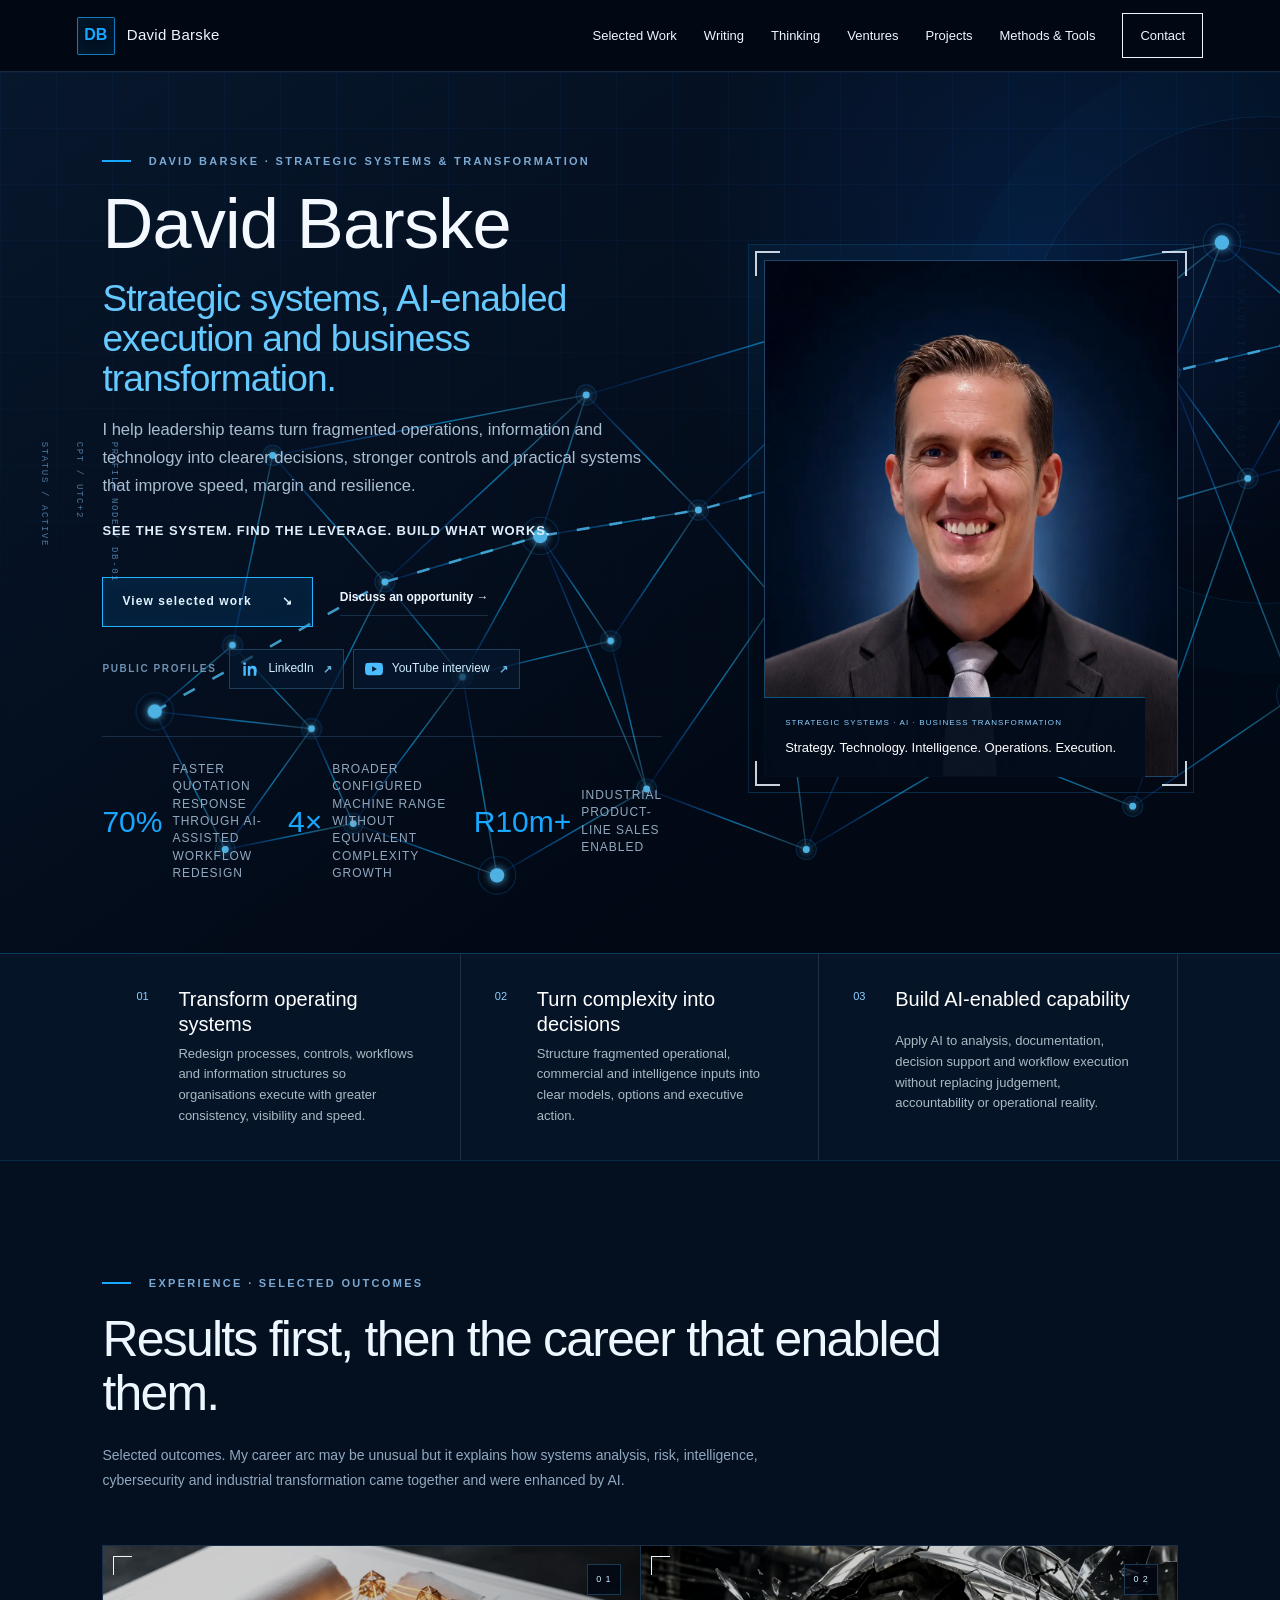
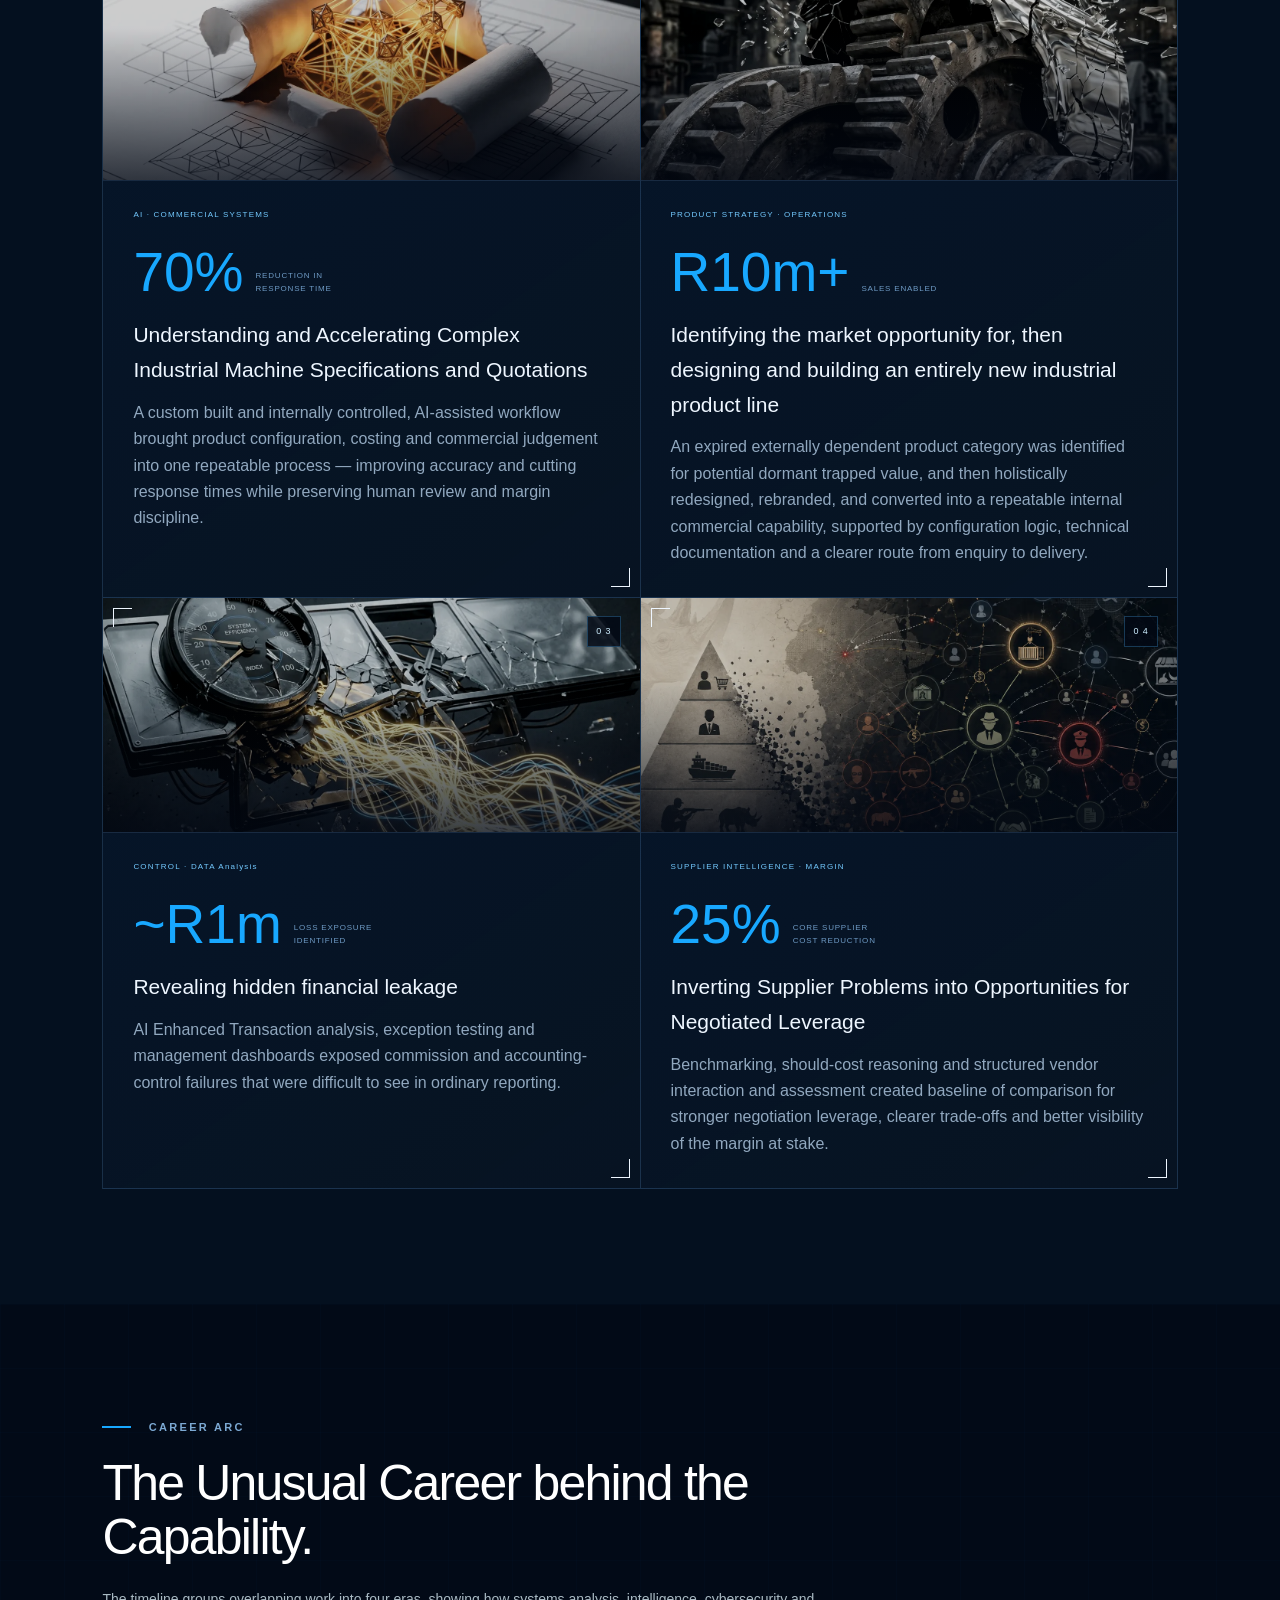
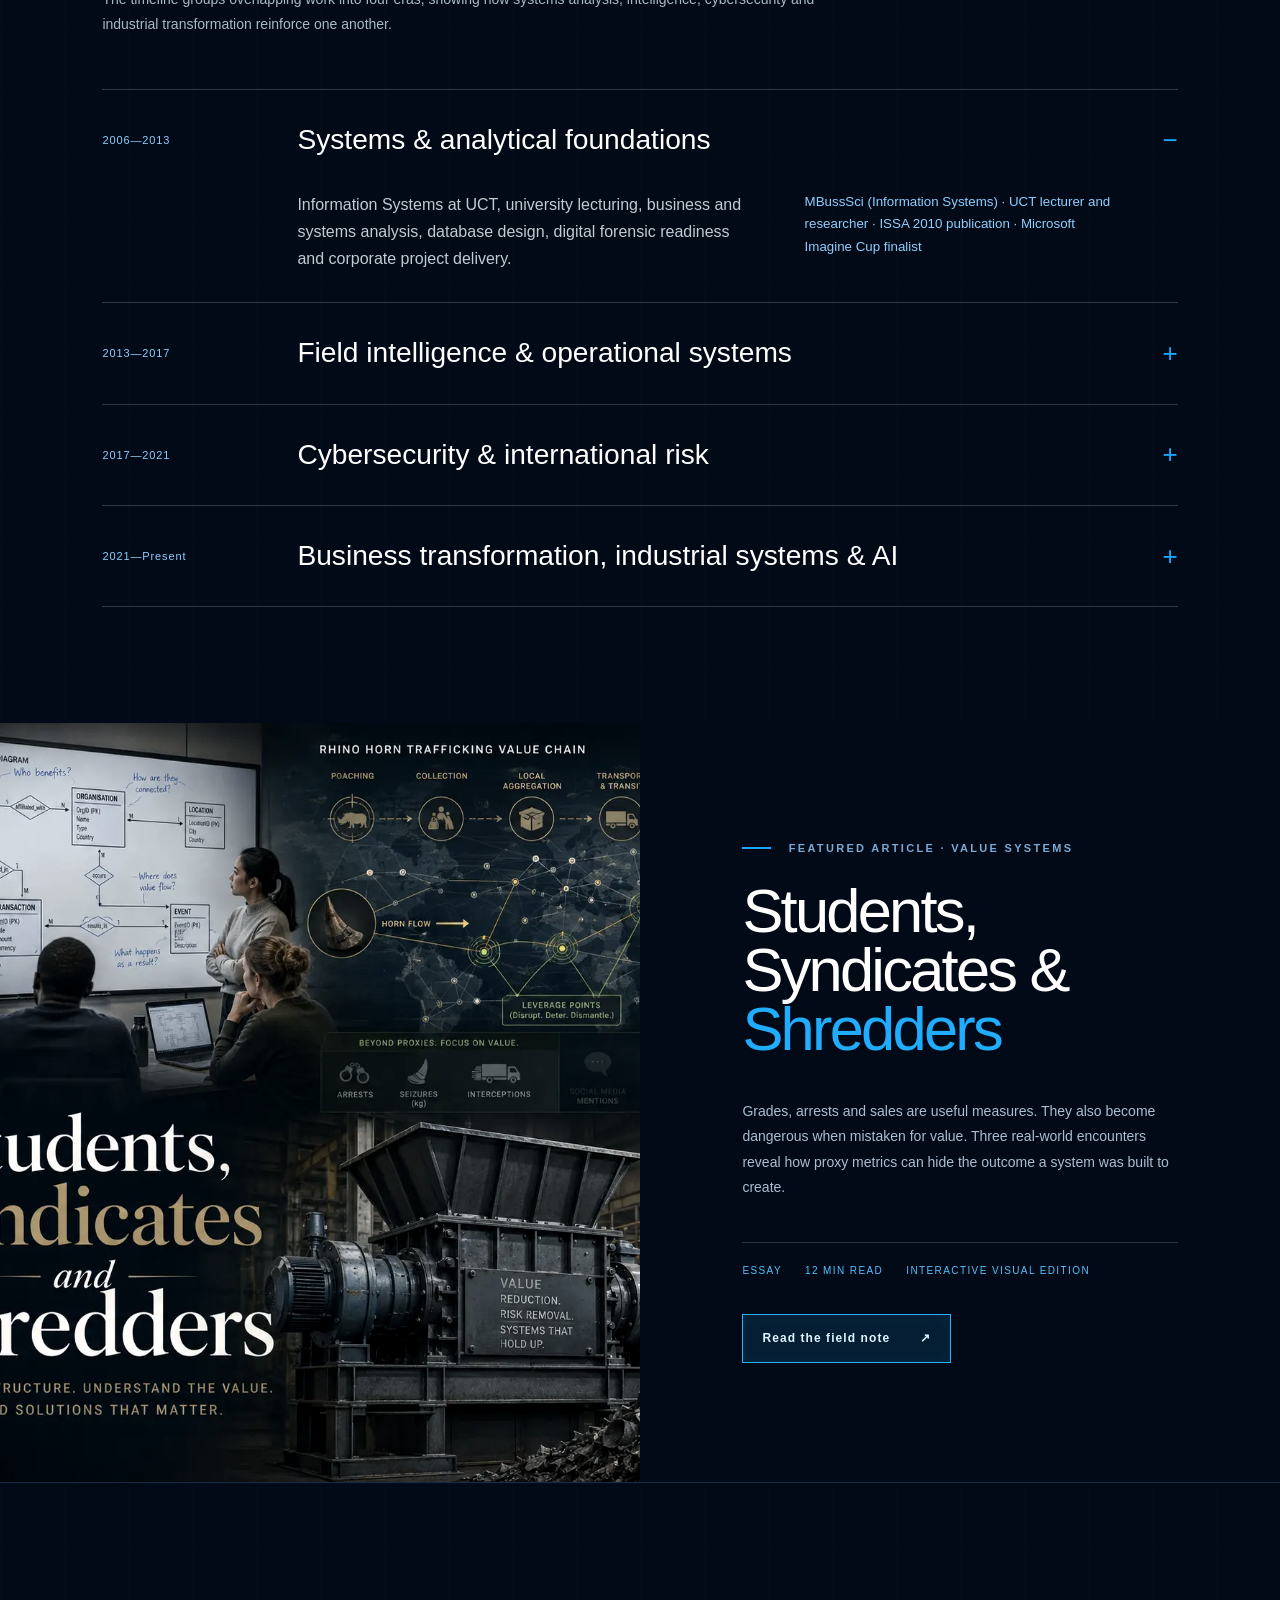
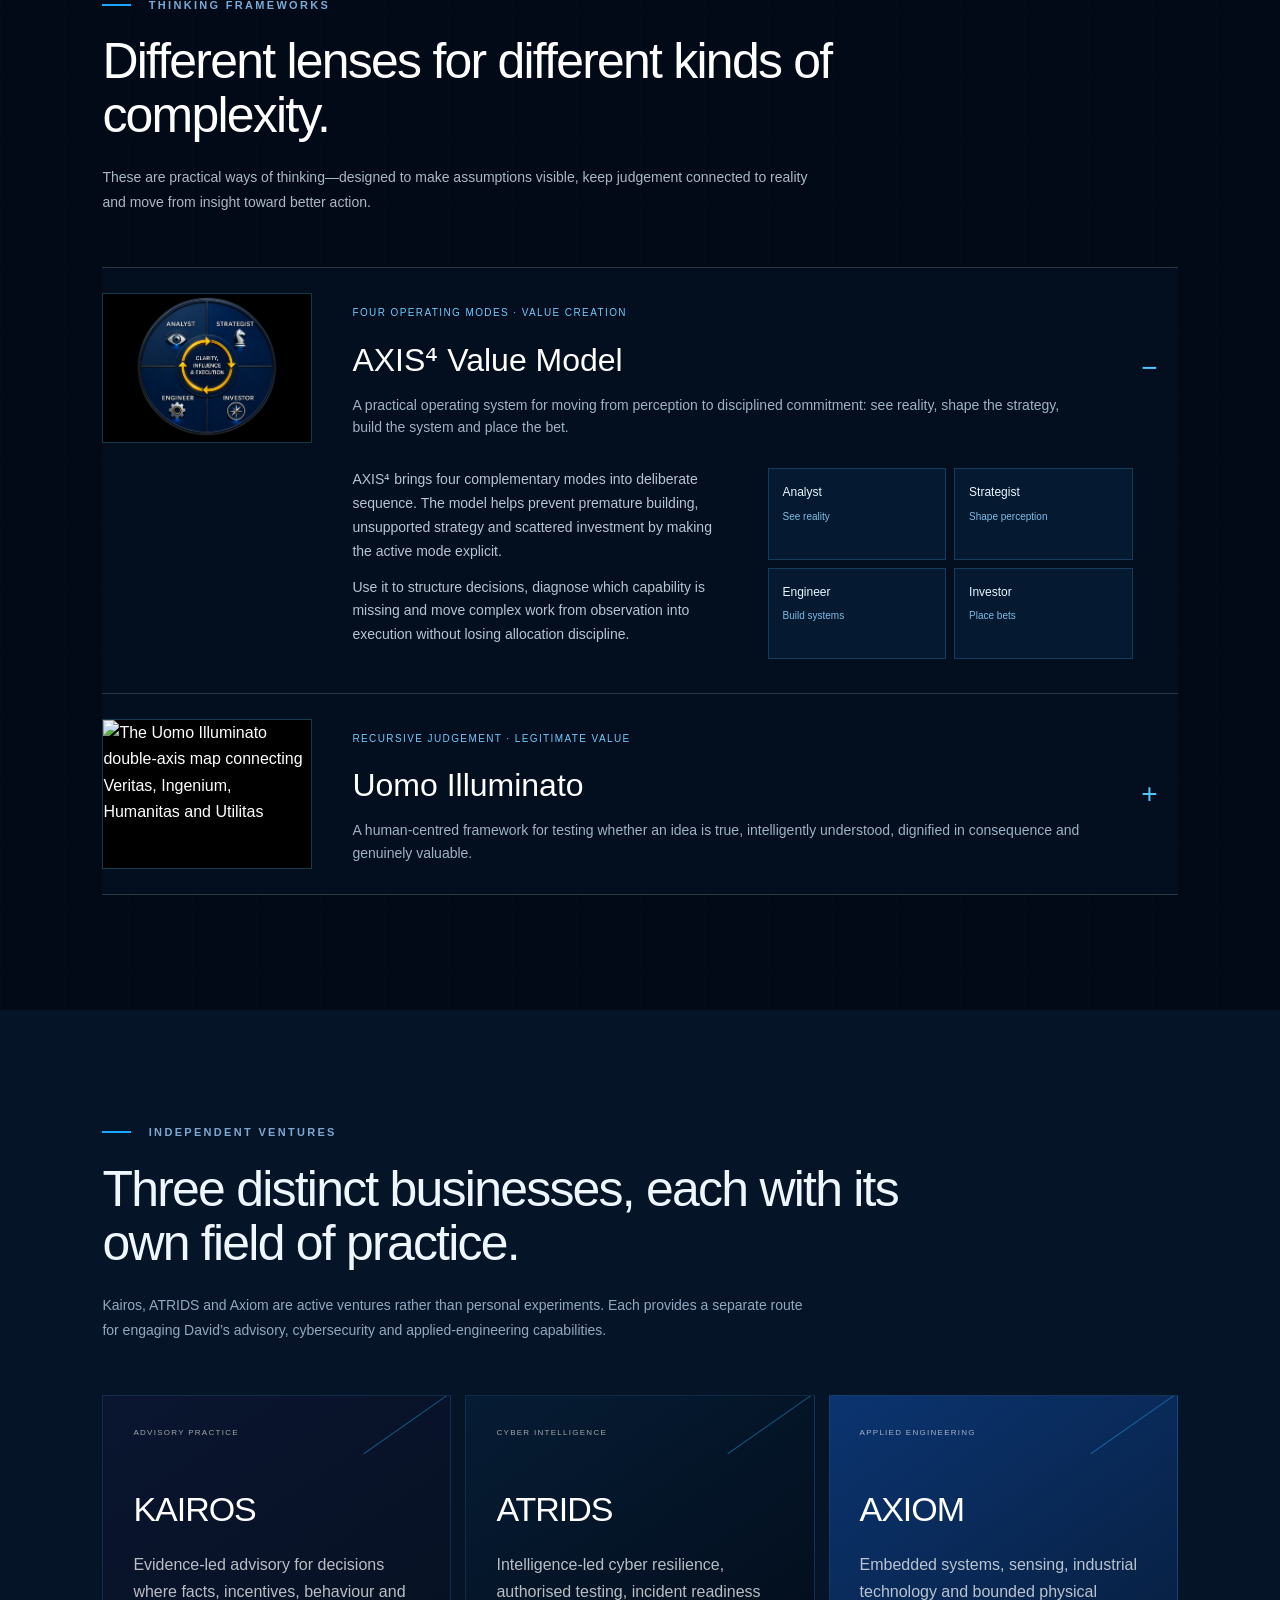
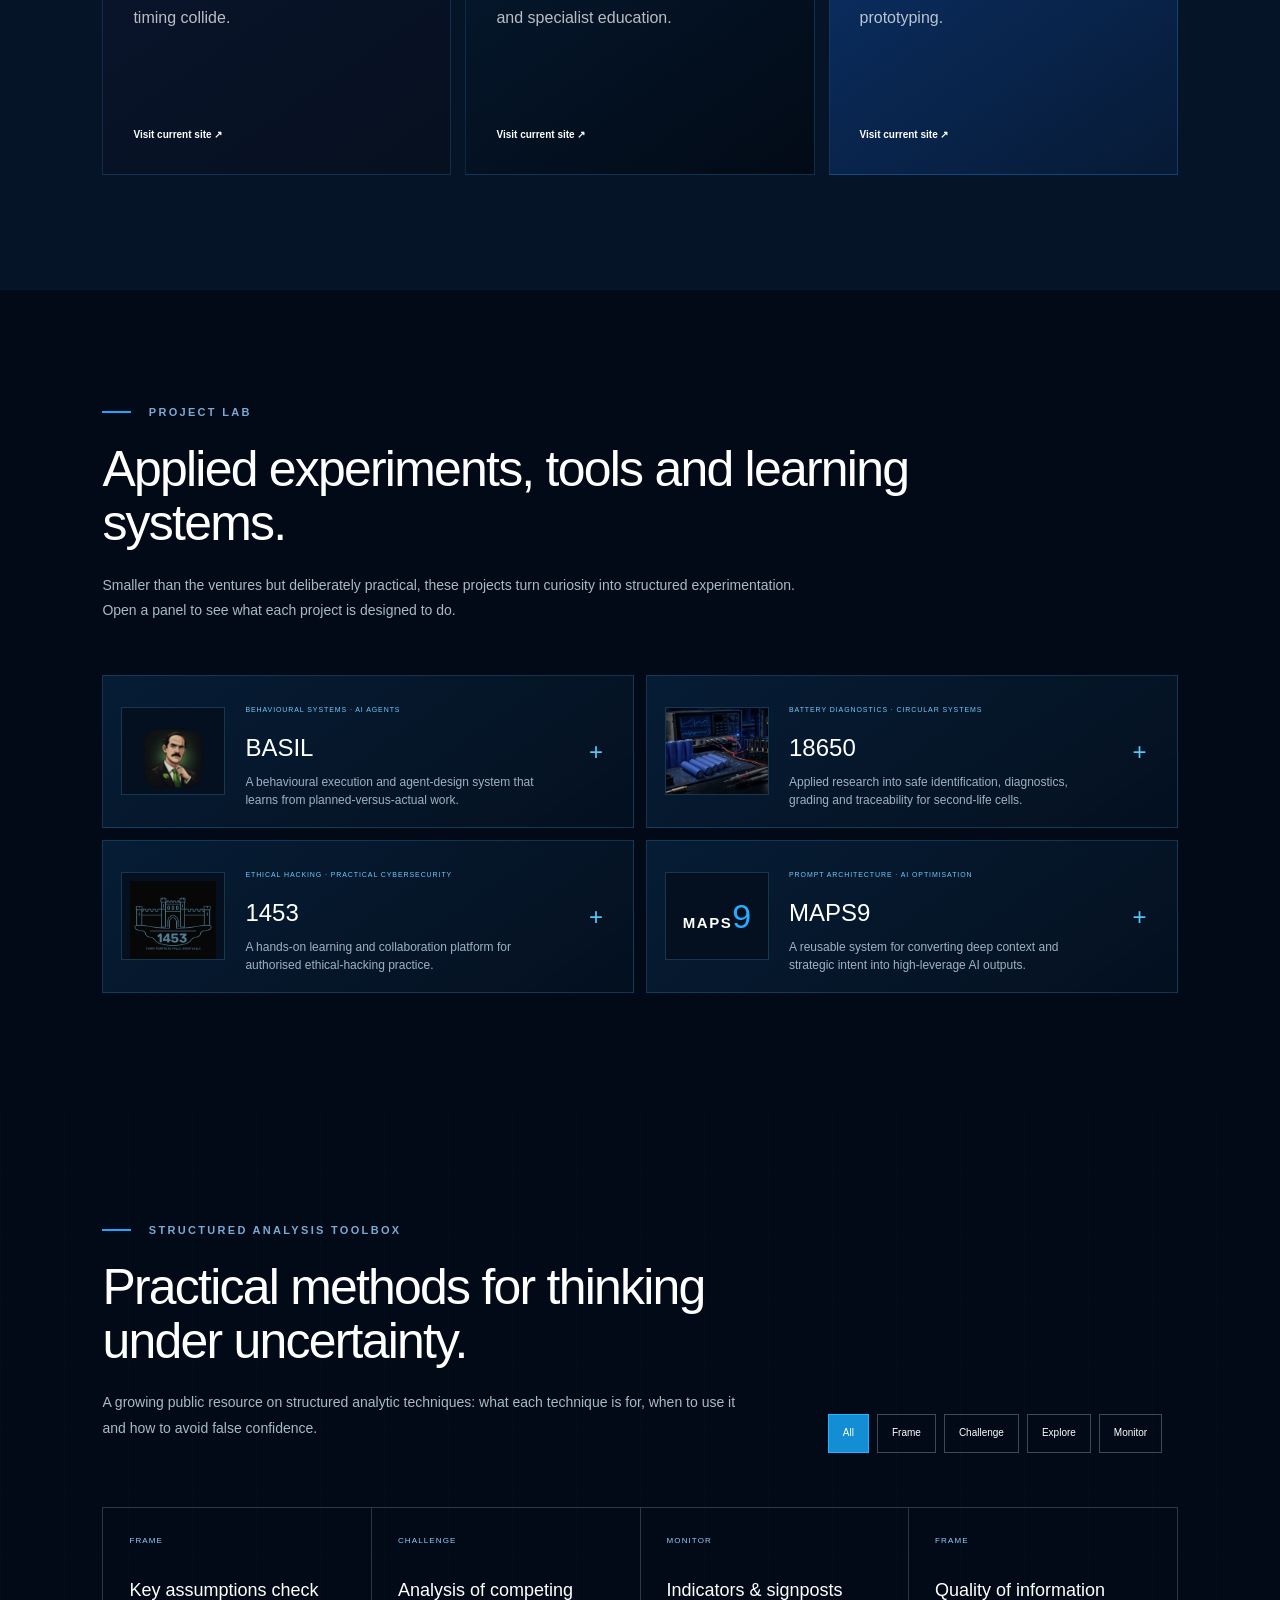
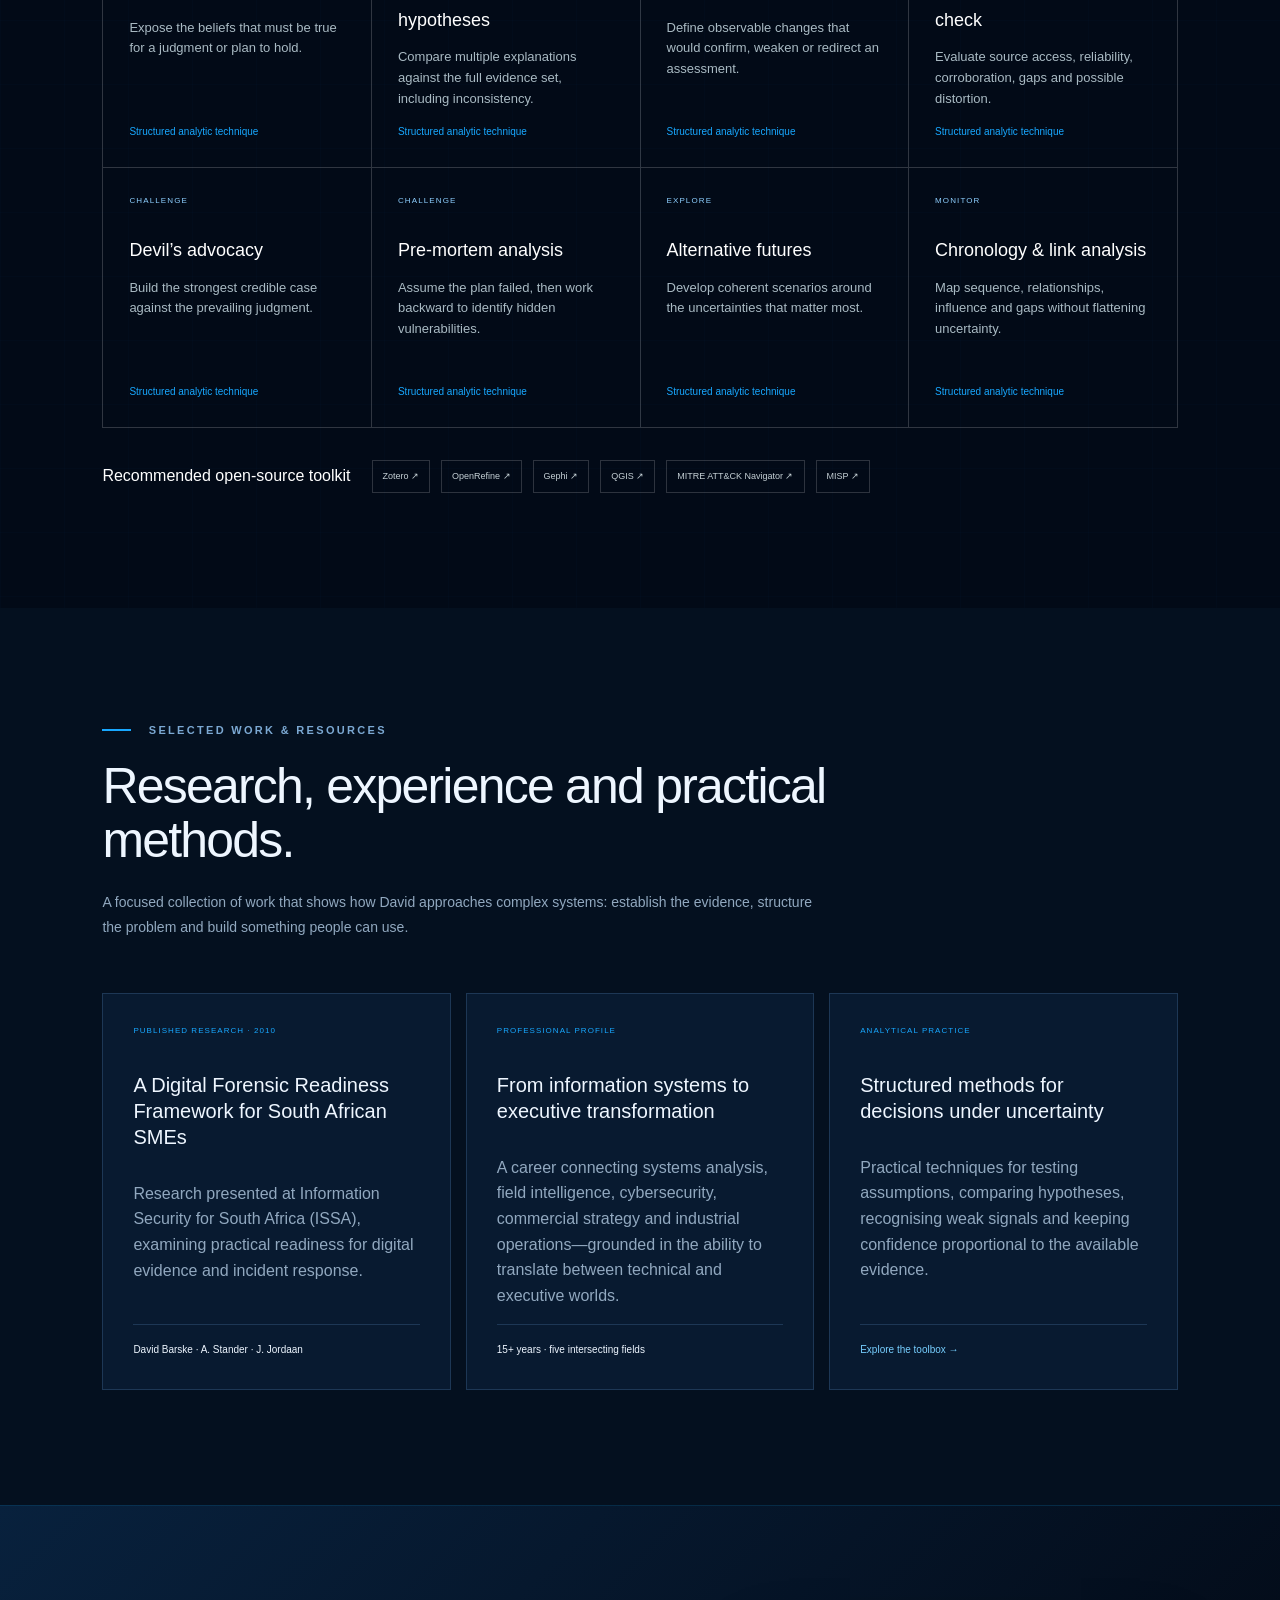
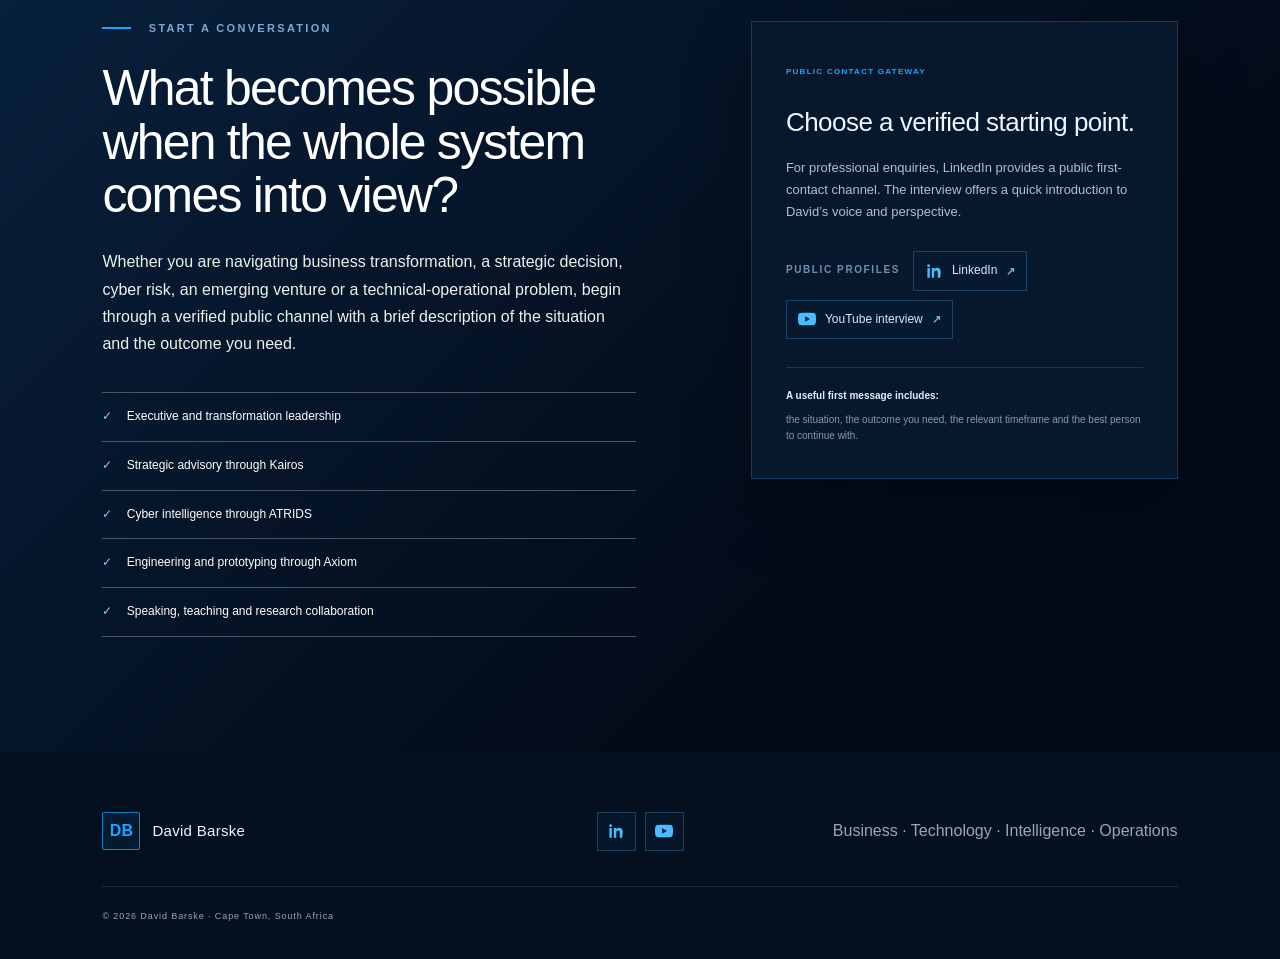
==== commit b946c1a1: "TEXT AND FORMAT UPDATE 1" ====
--- a/docs/index.html
+++ b/docs/index.html
@@ -1,12 +1,1727 @@
-<!DOCTYPE html><html lang="en"><head><meta charSet="utf-8"/><meta name="viewport" content="width=device-width, initial-scale=1"/><link rel="preload" as="image" href="./david-barske-blue.webp" fetchPriority="high"/><link rel="stylesheet" href="./assets/css/profile-original.css"><title>David Barske | Systems, Strategy &amp; Business Transformation</title><meta name="description" content="Executive profile of David Barske: CIO, AI Systems Strategist and Business Transformation Leader working across Technology, Intelligence, Cybersecurity and Industrial Operations."/><meta name="robots" content="index, follow">
-
-  <meta property="og:title" content="David Barske | Systems, Strategy &amp; Business Transformation"><meta property="og:description" content="Executive profile of David Barske: AI Systems Strategist and Business Transformation Leader."><meta property="og:type" content="website"><meta property="og:image" content="./david-barske-blue.webp"><script src="./assets/js/profile.js" defer></script></head><body><main id="main-content"><a class="skip-link" href="#top">Skip to profile content</a><header class="site-header"><a class="brand" href="#top" aria-label="David Barske home"><span>DB</span><b>David Barske</b></a><button class="menu-toggle" type="button" aria-expanded="false" aria-controls="primary-navigation"><span aria-hidden="true">☰</span><b>Menu</b></button><nav id="primary-navigation" class="" aria-label="Primary navigation"><a href="#experience">Experience</a><a href="#articles">Articles</a><a href="#thinking">Thinking</a><a href="#ventures">Ventures</a><a href="#projects">Projects</a><a href="#toolbox">Toolbox</a><a class="nav-cta" href="#contact">Connect</a></nav></header><section class="hero" id="top"><div class="technical-field" aria-hidden="true"><svg viewBox="0 0 1000 600" preserveAspectRatio="xMidYMid slice"><defs><linearGradient id="network-line" x1="0" x2="1"><stop offset="0" stop-color="#1269ff" stop-opacity="0.12"></stop><stop offset="0.55" stop-color="#12b7ff" stop-opacity="0.65"></stop><stop offset="1" stop-color="#69d7ff" stop-opacity="0.2"></stop></linearGradient><filter id="node-glow" x="-200%" y="-200%" width="400%" height="400%"><feGaussianBlur stdDeviation="3" result="blur"></feGaussianBlur><feMerge><feMergeNode in="blur"></feMergeNode><feMergeNode in="SourceGraphic"></feMergeNode></feMerge></filter></defs><g class="network-lines"><line x1="38" y1="414" x2="92" y2="368"></line><line x1="38" y1="414" x2="147" y2="426"></line><line x1="38" y1="414" x2="87" y2="510"></line><line x1="92" y1="368" x2="147" y2="426"></line><line x1="92" y1="368" x2="120" y2="236"></line><line x1="147" y1="426" x2="198" y2="324"></line><line x1="147" y1="426" x2="87" y2="510"></line><line x1="147" y1="426" x2="176" y2="492"></line><line x1="198" y1="324" x2="252" y2="390"></line><line x1="198" y1="324" x2="306" y2="292"></line><line x1="198" y1="324" x2="120" y2="236"></line><line x1="252" y1="390" x2="306" y2="292"></line><line x1="252" y1="390" x2="355" y2="365"></line><line x1="252" y1="390" x2="176" y2="492"></line><line x1="252" y1="390" x2="276" y2="528"></line><line x1="306" y1="292" x2="355" y2="365"></line><line x1="306" y1="292" x2="416" y2="274"></line><line x1="306" y1="292" x2="338" y2="194"></line><line x1="355" y1="365" x2="416" y2="274"></line><line x1="355" y1="365" x2="380" y2="468"></line><line x1="416" y1="274" x2="470" y2="337"></line><line x1="416" y1="274" x2="524" y2="244"></line><line x1="416" y1="274" x2="338" y2="194"></line><line x1="470" y1="337" x2="524" y2="244"></line><line x1="470" y1="337" x2="580" y2="308"></line><line x1="470" y1="337" x2="380" y2="468"></line><line x1="470" y1="337" x2="491" y2="510"></line><line x1="524" y1="244" x2="580" y2="308"></line><line x1="524" y1="244" x2="635" y2="205"></line><line x1="524" y1="244" x2="565" y2="126"></line><line x1="580" y1="308" x2="635" y2="205"></line><line x1="580" y1="308" x2="684" y2="285"></line><line x1="580" y1="308" x2="491" y2="510"></line><line x1="580" y1="308" x2="612" y2="438"></line><line x1="635" y1="205" x2="684" y2="285"></line><line x1="635" y1="205" x2="744" y2="178"></line><line x1="635" y1="205" x2="565" y2="126"></line><line x1="684" y1="285" x2="744" y2="178"></line><line x1="684" y1="285" x2="798" y2="252"></line><line x1="684" y1="285" x2="612" y2="438"></line><line x1="744" y1="178" x2="798" y2="252"></line><line x1="744" y1="178" x2="854" y2="152"></line><line x1="744" y1="178" x2="780" y2="88"></line><line x1="798" y1="252" x2="854" y2="152"></line><line x1="798" y1="252" x2="913" y2="220"></line><line x1="798" y1="252" x2="718" y2="480"></line><line x1="854" y1="152" x2="913" y2="220"></line><line x1="854" y1="152" x2="966" y2="126"></line><line x1="854" y1="152" x2="780" y2="88"></line><line x1="913" y1="220" x2="966" y2="126"></line><line x1="913" y1="220" x2="831" y2="403"></line><line x1="913" y1="220" x2="910" y2="326"></line><line x1="87" y1="510" x2="176" y2="492"></line><line x1="176" y1="492" x2="276" y2="528"></line><line x1="276" y1="528" x2="380" y2="468"></line><line x1="380" y1="468" x2="491" y2="510"></line><line x1="491" y1="510" x2="612" y2="438"></line><line x1="612" y1="438" x2="718" y2="480"></line><line x1="718" y1="480" x2="831" y2="403"></line><line x1="831" y1="403" x2="940" y2="452"></line><line x1="831" y1="403" x2="910" y2="326"></line><line x1="940" y1="452" x2="910" y2="326"></line><line x1="120" y1="236" x2="338" y2="194"></line><line x1="338" y1="194" x2="565" y2="126"></line><line x1="565" y1="126" x2="780" y2="88"></line><line x1="780" y1="88" x2="966" y2="126"></line><line x1="910" y1="326" x2="940" y2="452"></line><line x1="198" y1="324" x2="338" y2="194"></line><line x1="416" y1="274" x2="565" y2="126"></line><line x1="635" y1="205" x2="780" y2="88"></line><line x1="854" y1="152" x2="910" y2="326"></line><line x1="306" y1="292" x2="380" y2="468"></line><line x1="524" y1="244" x2="612" y2="438"></line><line x1="744" y1="178" x2="831" y2="403"></line></g><polyline class="signal-path" points="38,414 198,324 306,292 416,274 524,244 635,205 744,178 854,152 966,126"></polyline><g class="network-nodes"><g><circle cx="38" cy="414" r="5"></circle><circle class="node-halo" cx="38" cy="414" r="13"></circle></g><g><circle cx="92" cy="368" r="2.4"></circle><circle class="node-halo" cx="92" cy="368" r="7"></circle></g><g><circle cx="147" cy="426" r="2.4"></circle><circle class="node-halo" cx="147" cy="426" r="7"></circle></g><g><circle cx="198" cy="324" r="2.4"></circle><circle class="node-halo" cx="198" cy="324" r="7"></circle></g><g><circle cx="252" cy="390" r="2.4"></circle><circle class="node-halo" cx="252" cy="390" r="7"></circle></g><g><circle cx="306" cy="292" r="5"></circle><circle class="node-halo" cx="306" cy="292" r="13"></circle></g><g><circle cx="355" cy="365" r="2.4"></circle><circle class="node-halo" cx="355" cy="365" r="7"></circle></g><g><circle cx="416" cy="274" r="2.4"></circle><circle class="node-halo" cx="416" cy="274" r="7"></circle></g><g><circle cx="470" cy="337" r="2.4"></circle><circle class="node-halo" cx="470" cy="337" r="7"></circle></g><g><circle cx="524" cy="244" r="2.4"></circle><circle class="node-halo" cx="524" cy="244" r="7"></circle></g><g><circle cx="580" cy="308" r="5"></circle><circle class="node-halo" cx="580" cy="308" r="13"></circle></g><g><circle cx="635" cy="205" r="2.4"></circle><circle class="node-halo" cx="635" cy="205" r="7"></circle></g><g><circle cx="684" cy="285" r="2.4"></circle><circle class="node-halo" cx="684" cy="285" r="7"></circle></g><g><circle cx="744" cy="178" r="2.4"></circle><circle class="node-halo" cx="744" cy="178" r="7"></circle></g><g><circle cx="798" cy="252" r="2.4"></circle><circle class="node-halo" cx="798" cy="252" r="7"></circle></g><g><circle cx="854" cy="152" r="5"></circle><circle class="node-halo" cx="854" cy="152" r="13"></circle></g><g><circle cx="913" cy="220" r="2.4"></circle><circle class="node-halo" cx="913" cy="220" r="7"></circle></g><g><circle cx="966" cy="126" r="2.4"></circle><circle class="node-halo" cx="966" cy="126" r="7"></circle></g><g><circle cx="87" cy="510" r="2.4"></circle><circle class="node-halo" cx="87" cy="510" r="7"></circle></g><g><circle cx="176" cy="492" r="2.4"></circle><circle class="node-halo" cx="176" cy="492" r="7"></circle></g><g><circle cx="276" cy="528" r="5"></circle><circle class="node-halo" cx="276" cy="528" r="13"></circle></g><g><circle cx="380" cy="468" r="2.4"></circle><circle class="node-halo" cx="380" cy="468" r="7"></circle></g><g><circle cx="491" cy="510" r="2.4"></circle><circle class="node-halo" cx="491" cy="510" r="7"></circle></g><g><circle cx="612" cy="438" r="2.4"></circle><circle class="node-halo" cx="612" cy="438" r="7"></circle></g><g><circle cx="718" cy="480" r="2.4"></circle><circle class="node-halo" cx="718" cy="480" r="7"></circle></g><g><circle cx="831" cy="403" r="5"></circle><circle class="node-halo" cx="831" cy="403" r="13"></circle></g><g><circle cx="940" cy="452" r="2.4"></circle><circle class="node-halo" cx="940" cy="452" r="7"></circle></g><g><circle cx="120" cy="236" r="2.4"></circle><circle class="node-halo" cx="120" cy="236" r="7"></circle></g><g><circle cx="338" cy="194" r="2.4"></circle><circle class="node-halo" cx="338" cy="194" r="7"></circle></g><g><circle cx="565" cy="126" r="2.4"></circle><circle class="node-halo" cx="565" cy="126" r="7"></circle></g><g><circle cx="780" cy="88" r="5"></circle><circle class="node-halo" cx="780" cy="88" r="13"></circle></g><g><circle cx="910" cy="326" r="2.4"></circle><circle class="node-halo" cx="910" cy="326" r="7"></circle></g></g></svg></div><div class="data-rain" aria-hidden="true">0101  SYS  VALUE  INTEL  OPS  0110</div><div class="hero-telemetry" aria-hidden="true"><span>PROFILE NODE / DB-01</span><span>CPT / UTC+2</span><span>STATUS / ACTIVE</span></div><div class="hero-copy"><p class="eyebrow">DAVID BARSKE · EXECUTIVE PROFILE</p><h1><span>David Barske</span><small>AI Systems Strategist, Business Transformer <br/>and hands-on builder.</small></h1><p class="lead">A Cape Town–based CIO, AI advisor and strategist with 15+ years across Business Transformation, Cybersecurity, Risk and Security, Intelligence, Industrial Operations and Technology. David helps leaders turn fragmented information and operational complexity into clearer decisions, stronger systems and measurable value.</p><p class="signature-line">See the system. Find the value. Build what works.</p><div class="hero-actions"><a class="primary-button" href="#experience">Explore experience <span>↘</span></a><a class="text-link" href="#contact">Start a conversation →</a></div><div class="public-links" aria-label="Public profiles and media"><span class="public-links-label">Public profiles</span><a class="social-link" href="https://www.linkedin.com/in/david-barske-sa/" target="_blank" rel="noopener noreferrer" aria-label="View David Barske on LinkedIn (opens in a new tab)"><svg viewBox="0 0 24 24" aria-hidden="true" focusable="false"><path d="M6.4 8.1H3.2V21h3.2V8.1ZM4.8 3A1.9 1.9 0 1 0 4.8 6.8 1.9 1.9 0 0 0 4.8 3ZM21 13.6c0-3.9-2.1-5.8-4.9-5.8-2.3 0-3.3 1.2-3.8 2.1V8.1H9.1V21h3.2v-6.4c0-1.7.3-3.4 2.5-3.4 2.1 0 2.2 2 2.2 3.5V21h3.2l.8-7.4Z"></path></svg><span>LinkedIn</span><b aria-hidden="true">↗</b></a><a class="social-link" href="https://www.youtube.com/shorts/T9wILvRZG7Y" target="_blank" rel="noopener noreferrer" aria-label="Watch a short interview with David Barske on YouTube (opens in a new tab)"><svg viewBox="0 0 24 24" aria-hidden="true" focusable="false"><path d="M23.5 6.2a3 3 0 0 0-2.1-2.1C19.5 3.6 12 3.6 12 3.6s-7.5 0-9.4.5A3 3 0 0 0 .5 6.2 31 31 0 0 0 0 12a31 31 0 0 0 .5 5.8 3 3 0 0 0 2.1 2.1c1.9.5 9.4.5 9.4.5s7.5 0 9.4-.5a3 3 0 0 0 2.1-2.1A31 31 0 0 0 24 12a31 31 0 0 0-.5-5.8ZM9.6 15.6V8.4l6.3 3.6-6.3 3.6Z"></path></svg><span>YouTube interview</span><b aria-hidden="true">↗</b></a></div><div class="proof-row" aria-label="Professional highlights"><div><strong>15+</strong><span>years across complex environments</span></div><div><strong>5</strong><span>intersecting fields of practice</span></div><div><strong>1</strong><span>accountable integrating principal</span></div></div></div><figure class="portrait-card"><span class="frame-corner top-left" aria-hidden="true"></span><span class="frame-corner top-right" aria-hidden="true"></span><span class="frame-corner bottom-left" aria-hidden="true"></span><span class="frame-corner bottom-right" aria-hidden="true"></span><div class="portrait-frame"><img src="./david-barske-blue.webp" alt="Portrait of David Barske" width="1122" height="1402" fetchPriority="high"/></div><figcaption><small>CIO · SYSTEMS &amp; BUSINESS TRANSFORMATION</small><strong>AI. Business. Technology. Intelligence. Operations.</strong></figcaption></figure></section><section class="operating-model" aria-label="David Barske operating model"><div><small>01</small><strong>See reality</strong><span>Separate signal from noise, incentives and incomplete information.</span></div><div><small>02</small><strong>Create value</strong><span>Find where value is created, trapped, exposed or destroyed.</span></div><div><small>03</small><strong>Build systems</strong><span>Turn insight into workflows, models, documents and implementation rhythm.</span></div></section><div class="experience-group" id="experience"><section class="section selected-work"><div class="section-intro"><p class="eyebrow">EXPERIENCE · SELECTED OUTCOMES</p><h2>Results first, then the career that enabled them.</h2><p>Selected outcomes. My career arc may be unusual but it explains how systems analysis, risk, intelligence, cybersecurity and industrial transformation came together and were enhanced by AI.</p></div><div class="outcome-grid"><article class="outcome-card"><div class="outcome-image"><img src="./outcomes/quoting.webp" alt="Technical drawings and a connected digital model representing an engineering quotation workflow" width="1400" height="900" loading="lazy" decoding="async"/><span class="card-number">0<!-- -->1</span></div><div class="outcome-body"><small class="case-category">AI · COMMERCIAL SYSTEMS</small><div class="metric"><strong>70%</strong><small>reduction in response time</small></div><h3>Understanding and Accelerating Complex Industrial Machine Specifications and Quotations</h3><p>A custom built and internally controlled, AI-assisted workflow brought product configuration, costing and commercial judgement into one repeatable process — improving accuracy and cutting response times while preserving human review and margin discipline.</p></div></article><article class="outcome-card"><div class="outcome-image"><img src="./outcomes/product-line.webp" alt="Novel Industrial Shredding Machinery in a manufacturing environment" width="1400" height="900" loading="lazy" decoding="async"/><span class="card-number">0<!-- -->2</span></div><div class="outcome-body"><small class="case-category">PRODUCT STRATEGY · OPERATIONS</small><div class="metric"><strong>R10m+</strong><small>sales enabled</small></div><h3>Identifying the market opportunity for, then designing and building an entirely new industrial product line</h3><p>An expired externally dependent product category was identified for potential dormant trapped value, and then holistically  redesigned, rebranded, and converted into a repeatable internal commercial capability, supported by  configuration logic, technical documentation and a clearer route from enquiry to delivery.</p></div></article><article class="outcome-card"><div class="outcome-image"><img src="./outcomes/financial-control.webp" alt="A fractured analytical dashboard representing hidden financial exceptions" width="1400" height="900" loading="lazy" decoding="async"/><span class="card-number">0<!-- -->3</span></div><div class="outcome-body"><small class="case-category">CONTROL · DATA Analysis </small><div class="metric"><strong>~R1m</strong><small>loss exposure identified</small></div><h3>Revealing hidden financial leakage</h3><p>AI Enhanced Transaction analysis, exception testing and management dashboards exposed commission and accounting-control failures that were difficult to see in ordinary reporting.</p></div></article><article class="outcome-card"><div class="outcome-image"><img src="./outcomes/supplier-intelligence.webp" alt="A detailed network of suppliers, logistics routes and industrial stakeholders" width="1400" height="900" loading="lazy" decoding="async"/><span class="card-number">0<!-- -->4</span></div><div class="outcome-body"><small class="case-category">SUPPLIER INTELLIGENCE · MARGIN</small><div class="metric"><strong>25%</strong><small>core supplier cost reduction</small></div><h3>Inverting Supplier Problems into Opportunities for Negotiated Leverage</h3><p>Benchmarking, should-cost reasoning and structured vendor interaction and assessment created baseline of comparison for stronger negotiation leverage, clearer trade-offs and better visibility of the margin at stake.</p></div></article></div></section><section class="section career"><div class="section-intro light"><p class="eyebrow">CAREER ARC</p><h2>The Unusual Career behind the Capability.</h2><p>The timeline groups overlapping work into four eras, showing how systems analysis, intelligence, cybersecurity and industrial transformation reinforce one another.</p></div><div class="timeline"><article class="era open"><button type="button" aria-expanded="true" aria-controls="era-0"><span>2006—2013</span><strong>Systems &amp; analytical foundations</strong><i>−</i></button><div class="era-detail" id="era-0"><p>Information Systems at UCT, university lecturing, business and systems analysis, database design, digital forensic readiness and corporate project delivery.</p><small>MBussSci (Information Systems) · UCT lecturer and researcher · ISSA 2010 publication · Microsoft Imagine Cup finalist</small></div></article><article class="era"><button type="button" aria-expanded="false" aria-controls="era-1"><span>2013—2017</span><strong>Field intelligence &amp; operational systems</strong><i>+</i></button><div class="era-detail" id="era-1" hidden=""><p>Intelligence systems, GIS, link analysis, structured reasoning and operational coordination in high-risk conservation and organised-crime-adjacent environments.</p><small>Kruger joint operations room · Pathfinder · Head of Analysis, Rhula Intelligence Solutions</small></div></article><article class="era"><button type="button" aria-expanded="false" aria-controls="era-2"><span>2017—2021</span><strong>Cybersecurity &amp; international risk</strong><i>+</i></button><div class="era-detail" id="era-2" hidden=""><p>Cyber intelligence, strategic risk, secure collaboration and information analysis across African and international stakeholder environments.</p><small>Co-founder, ATRIDS SA · Head of Research &amp; Analysis, Focus Africa · Director of Information Systems, Focused Conservation</small></div></article><article class="era"><button type="button" aria-expanded="false" aria-controls="era-3"><span>2021—Present</span><strong>Business Transformation &amp; industrial systems</strong><i>+</i></button><div class="era-detail" id="era-3" hidden=""><p>Founder-led transformation, operational systems, AI-assisted workflows, commercial decision support and technical-to-executive translation.</p><small>Independent advisory · CIO, Bulkmatech Cape · Kairos and Axiom venture development</small></div></article></div></section></div><section class="featured-essay" id="articles"><div class="featured-art"><img src="./sss/hero.webp" alt="Students, Syndicates and Shredders conceptual cover artwork" width="1491" height="1055" loading="lazy" decoding="async"/></div><div class="featured-copy"><p class="eyebrow">FEATURED ARTICLE · VALUE SYSTEMS</p><h2>Students,<br/>Syndicates &amp;<br/><em>Shredders</em></h2><p>Grades, arrests and sales are useful measures. They also become dangerous when mistaken for value. Three real-world encounters reveal how proxy metrics can hide the outcome a system was built to create.</p><div class="featured-meta"><span>Essay</span><span>12 min read</span><span>Interactive visual edition</span></div><a class="primary-button" href="./students-syndicates-shredders/">Read the field note <span>↗</span></a></div></section><section class="section thinking-frameworks" id="thinking"><div class="section-intro light"><p class="eyebrow">THINKING FRAMEWORKS</p><h2>Different lenses for different kinds of complexity.</h2><p>These are practical ways of thinking—designed to make assumptions visible, keep judgement connected to reality and move from insight toward better action.</p></div><div class="framework-list"><article class="framework open"><button type="button" aria-expanded="true" aria-controls="framework-axis4"><div class="framework-image"><img src="./thinking/axis4.png" alt="The AXIS4 circular value model showing Analyst, Strategist, Engineer and Investor operating modes" width="1200" height="900" loading="lazy" decoding="async"/></div><div><small>FOUR OPERATING MODES · VALUE CREATION</small><h3>AXIS⁴ Value Model</h3><p>A practical operating system for moving from perception to disciplined commitment: see reality, shape the strategy, build the system and place the bet.</p></div><i>−</i></button><div class="framework-detail" id="framework-axis4"><div class="framework-copy"><p>AXIS⁴ brings four complementary modes into deliberate sequence. The model helps prevent premature building, unsupported strategy and scattered investment by making the active mode explicit.</p><p>Use it to structure decisions, diagnose which capability is missing and move complex work from observation into execution without losing allocation discipline.</p></div><div class="framework-fields"><div><strong>Analyst</strong><span>See reality</span></div><div><strong>Strategist</strong><span>Shape perception</span></div><div><strong>Engineer</strong><span>Build systems</span></div><div><strong>Investor</strong><span>Place bets</span></div></div></div></article><article class="framework"><button type="button" aria-expanded="false" aria-controls="framework-uomo"><div class="framework-image"><img src="./thinking/uomo-illuminato.png" alt="The Uomo Illuminato double-axis map connecting Veritas, Ingenium, Humanitas and Utilitas" width="1200" height="900" loading="lazy" decoding="async"/></div><div><small>RECURSIVE JUDGEMENT · LEGITIMATE VALUE</small><h3>Uomo Illuminato</h3><p>A human-centred framework for testing whether an idea is true, intelligently understood, dignified in consequence and genuinely valuable.</p></div><i>+</i></button><div class="framework-detail" id="framework-uomo" hidden=""><div class="framework-copy"><p>Uomo Illuminato is not a linear checklist. Its four fields interrogate and correct one another, keeping cleverness connected to evidence, human dignity and value that is realised rather than merely claimed.</p><p>Use it where truth is uncomfortable, incentives distort behaviour, people carry hidden costs or an apparently clever solution risks becoming manipulative or extractive.</p></div><div class="framework-fields"><div><strong>Veritas</strong><span>What is real?</span></div><div><strong>Ingenium</strong><span>What can be discovered?</span></div><div><strong>Humanitas</strong><span>Who remains human?</span></div><div><strong>Utilitas</strong><span>What value actually lands?</span></div></div></div></article></div></section><section class="section ventures" id="ventures"><div class="section-intro"><p class="eyebrow">INDEPENDENT VENTURES</p><h2>Three distinct businesses, each with its own field of practice.</h2><p>Kairos, ATRIDS and Axiom are active ventures rather than personal experiments. Each provides a separate route for engaging David’s advisory, cybersecurity and applied-engineering capabilities.</p></div><div class="project-grid"><a class="project kairos" href="https://davidbarske.github.io/KAIROS/" target="_blank" rel="noopener noreferrer"><small>ADVISORY PRACTICE</small><h3>KAIROS</h3><p>Evidence-led advisory for decisions where facts, incentives, behaviour and timing collide.</p><b>Visit current site ↗</b></a><a class="project atrids" href="https://davidbarske.github.io/ATRIDS-SA/" target="_blank" rel="noopener noreferrer"><small>CYBER INTELLIGENCE</small><h3>ATRIDS</h3><p>Intelligence-led cyber resilience, authorised testing, incident readiness and specialist education.</p><b>Visit current site ↗</b></a><a class="project axiom" href="https://davidbarske.github.io/AXIOM/" target="_blank" rel="noopener noreferrer"><small>APPLIED ENGINEERING</small><h3>AXIOM</h3><p>Embedded systems, sensing, industrial technology and bounded physical prototyping.</p><b>Visit current site ↗</b></a></div></section><section class="section projects" id="projects"><div class="section-intro light"><p class="eyebrow">PROJECT LAB</p><h2>Applied experiments, tools and learning systems.</h2><p>Smaller than the ventures but deliberately practical, these projects turn curiosity into structured experimentation. Open a panel to see what each project is designed to do.</p></div><div class="compact-project-grid"><article class="compact-project"><button type="button" aria-expanded="false" aria-controls="project-basil"><div class="project-thumb project-basil"><img src="./projects/basil-icon.webp" alt="" loading="lazy" decoding="async"/></div><div><small>BEHAVIOURAL SYSTEMS · AI AGENTS</small><h3>BASIL</h3><p>A behavioural execution and agent-design system that learns from planned-versus-actual work.</p></div><i>+</i></button><div class="compact-project-detail" id="project-basil" hidden=""><p>BASIL reduces capture friction, routes work through named subsystems and uses continuous feedback to improve estimation, prioritisation and follow-through. It is both a practical command system and a testbed for adaptive personal agents.</p><div><span>Low-friction capture</span><span>Task orchestration</span><span>Behavioural feedback</span><span>Agent architecture</span></div></div></article><article class="compact-project"><button type="button" aria-expanded="false" aria-controls="project-18650"><div class="project-thumb project-18650"><img src="./projects/18650-lab.webp" alt="" loading="lazy" decoding="async"/></div><div><small>BATTERY DIAGNOSTICS · CIRCULAR SYSTEMS</small><h3>18650</h3><p>Applied research into safe identification, diagnostics, grading and traceability for second-life cells.</p></div><i>+</i></button><div class="compact-project-detail" id="project-18650" hidden=""><p>The project explores a repeatable evidence chain for battery decisions: identify the cell, preserve provenance, measure condition, grade potential use and keep safety controls visible throughout the process.</p><div><span>Cell identification</span><span>Safe testing</span><span>Condition grading</span><span>Traceability</span></div></div></article><article class="compact-project"><button type="button" aria-expanded="false" aria-controls="project-1453"><div class="project-thumb project-1453"><img src="./projects/1453-icon.webp" alt="" loading="lazy" decoding="async"/></div><div><small>ETHICAL HACKING · PRACTICAL CYBERSECURITY</small><h3>1453</h3><p>A hands-on learning and collaboration platform for authorised ethical-hacking practice.</p></div><i>+</i></button><div class="compact-project-detail" id="project-1453" hidden=""><p>1453 organises a progressive home-lab journey from operating-system and infrastructure fundamentals through controlled network assessment, field logging and practical cybersecurity exercises. Theory supports the work; authorised practice begins immediately.</p><div><span>Home lab</span><span>Ethical testing</span><span>Field notes</span><span>Progressive skills</span></div></div></article><article class="compact-project"><button type="button" aria-expanded="false" aria-controls="project-maps9"><div class="project-thumb project-maps9"><div class="mini-maps9"><strong>MAPS</strong><em>9</em></div></div><div><small>PROMPT ARCHITECTURE · AI OPTIMISATION</small><h3>MAPS9</h3><p>A reusable system for converting deep context and strategic intent into high-leverage AI outputs.</p></div><i>+</i></button><div class="compact-project-detail" id="project-maps9" hidden=""><p>MAPS9 combines strategic thinking, cross-disciplinary synthesis and psychological insight with structured scaffolds for planning, analysis, communication, decisions and rapid prototyping. Its Byzantium Protocol adds precision, compression, contradiction checks and drift control.</p><div><span>Prompt scaffolds</span><span>Context encoding</span><span>Rapid prototyping</span><span>Byzantium Protocol</span></div></div></article></div></section><section class="section toolbox" id="toolbox"><div class="toolbox-head"><div class="section-intro light"><p class="eyebrow">STRUCTURED ANALYSIS TOOLBOX</p><h2>Practical methods for thinking under uncertainty.</h2><p>A growing public resource on structured analytic techniques: what each technique is for, when to use it and how to avoid false confidence.</p></div><div class="filters" role="group" aria-label="Filter analytical techniques"><button type="button" class="active" aria-pressed="true">All</button><button type="button" class="" aria-pressed="false">Frame</button><button type="button" class="" aria-pressed="false">Challenge</button><button type="button" class="" aria-pressed="false">Explore</button><button type="button" class="" aria-pressed="false">Monitor</button></div></div><div class="method-grid" aria-live="polite"><article><small>Frame</small><h3>Key assumptions check</h3><p>Expose the beliefs that must be true for a judgment or plan to hold.</p><span>Structured analytic technique</span></article><article><small>Challenge</small><h3>Analysis of competing hypotheses</h3><p>Compare multiple explanations against the full evidence set, including inconsistency.</p><span>Structured analytic technique</span></article><article><small>Monitor</small><h3>Indicators &amp; signposts</h3><p>Define observable changes that would confirm, weaken or redirect an assessment.</p><span>Structured analytic technique</span></article><article><small>Frame</small><h3>Quality of information check</h3><p>Evaluate source access, reliability, corroboration, gaps and possible distortion.</p><span>Structured analytic technique</span></article><article><small>Challenge</small><h3>Devil’s advocacy</h3><p>Build the strongest credible case against the prevailing judgment.</p><span>Structured analytic technique</span></article><article><small>Challenge</small><h3>Pre-mortem analysis</h3><p>Assume the plan failed, then work backward to identify hidden vulnerabilities.</p><span>Structured analytic technique</span></article><article><small>Explore</small><h3>Alternative futures</h3><p>Develop coherent scenarios around the uncertainties that matter most.</p><span>Structured analytic technique</span></article><article><small>Monitor</small><h3>Chronology &amp; link analysis</h3><p>Map sequence, relationships, influence and gaps without flattening uncertainty.</p><span>Structured analytic technique</span></article></div><div class="recommended-tools"><strong>Recommended open-source toolkit</strong><a href="https://www.zotero.org/" target="_blank" rel="noopener noreferrer">Zotero ↗</a><a href="https://openrefine.org/" target="_blank" rel="noopener noreferrer">OpenRefine ↗</a><a href="https://gephi.org/" target="_blank" rel="noopener noreferrer">Gephi ↗</a><a href="https://www.qgis.org/en/" target="_blank" rel="noopener noreferrer">QGIS ↗</a><a href="https://mitre-attack.github.io/attack-navigator/" target="_blank" rel="noopener noreferrer">MITRE ATT&amp;CK Navigator ↗</a><a href="https://www.misp-project.org/" target="_blank" rel="noopener noreferrer">MISP ↗</a></div></section><section class="section evidence" id="resources"><div class="section-intro"><p class="eyebrow">SELECTED WORK &amp; RESOURCES</p><h2>Research, experience and practical methods.</h2><p>A focused collection of work that shows how David approaches complex systems: establish the evidence, structure the problem and build something people can use.</p></div><div class="evidence-grid"><article><small>PUBLISHED RESEARCH · 2010</small><h3>A Digital Forensic Readiness Framework for South African SMEs</h3><p>Research presented at Information Security for South Africa (ISSA), examining practical readiness for digital evidence and incident response.</p><span>David Barske · A. Stander · J. Jordaan</span></article><article><small>PROFESSIONAL PROFILE</small><h3>From information systems to executive transformation</h3><p>A career connecting systems analysis, field intelligence, cybersecurity, commercial strategy and industrial operations—grounded in the ability to translate between technical and executive worlds.</p><span>15+ years · five intersecting fields</span></article><article><small>ANALYTICAL PRACTICE</small><h3>Structured methods for decisions under uncertainty</h3><p>Practical techniques for testing assumptions, comparing hypotheses, recognising weak signals and keeping confidence proportional to the available evidence.</p><a href="#toolbox">Explore the toolbox →</a></article></div></section><section class="contact" id="contact"><div class="contact-copy"><p class="eyebrow">START A CONVERSATION</p><h2>What becomes possible when the whole system comes into view?</h2><p>Whether you are navigating business transformation, a strategic decision, cyber risk, an emerging venture or a technical-operational problem, begin through a verified public channel with a brief description of the situation and the outcome you need.</p><ul><li>Executive and transformation leadership</li><li>Strategic advisory through Kairos</li><li>Cyber intelligence through ATRIDS</li><li>Engineering and prototyping through Axiom</li><li>Speaking, teaching and research collaboration</li></ul></div><aside class="contact-gateway"><small>PUBLIC CONTACT GATEWAY</small><h3>Choose a verified starting point.</h3><p>For professional enquiries, LinkedIn provides a public first-contact channel. The interview offers a quick introduction to David’s voice and perspective.</p><div class="public-links" aria-label="Public profiles and media"><span class="public-links-label">Public profiles</span><a class="social-link" href="https://www.linkedin.com/in/david-barske-sa/" target="_blank" rel="noopener noreferrer" aria-label="View David Barske on LinkedIn (opens in a new tab)"><svg viewBox="0 0 24 24" aria-hidden="true" focusable="false"><path d="M6.4 8.1H3.2V21h3.2V8.1ZM4.8 3A1.9 1.9 0 1 0 4.8 6.8 1.9 1.9 0 0 0 4.8 3ZM21 13.6c0-3.9-2.1-5.8-4.9-5.8-2.3 0-3.3 1.2-3.8 2.1V8.1H9.1V21h3.2v-6.4c0-1.7.3-3.4 2.5-3.4 2.1 0 2.2 2 2.2 3.5V21h3.2l.8-7.4Z"></path></svg><span>LinkedIn</span><b aria-hidden="true">↗</b></a><a class="social-link" href="https://www.youtube.com/shorts/T9wILvRZG7Y" target="_blank" rel="noopener noreferrer" aria-label="Watch a short interview with David Barske on YouTube (opens in a new tab)"><svg viewBox="0 0 24 24" aria-hidden="true" focusable="false"><path d="M23.5 6.2a3 3 0 0 0-2.1-2.1C19.5 3.6 12 3.6 12 3.6s-7.5 0-9.4.5A3 3 0 0 0 .5 6.2 31 31 0 0 0 0 12a31 31 0 0 0 .5 5.8 3 3 0 0 0 2.1 2.1c1.9.5 9.4.5 9.4.5s7.5 0 9.4-.5a3 3 0 0 0 2.1-2.1A31 31 0 0 0 24 12a31 31 0 0 0-.5-5.8ZM9.6 15.6V8.4l6.3 3.6-6.3 3.6Z"></path></svg><span>YouTube interview</span><b aria-hidden="true">↗</b></a></div><div class="contact-note"><strong>A useful first message includes:</strong><span>the situation, the outcome you need, the relevant timeframe and the best person to continue with.</span></div></aside></section><footer><div class="brand"><span>DB</span><b>David Barske</b></div><div class="public-links compact" aria-label="Public profiles and media"><a class="social-link" href="https://www.linkedin.com/in/david-barske-sa/" target="_blank" rel="noopener noreferrer" aria-label="View David Barske on LinkedIn (opens in a new tab)"><svg viewBox="0 0 24 24" aria-hidden="true" focusable="false"><path d="M6.4 8.1H3.2V21h3.2V8.1ZM4.8 3A1.9 1.9 0 1 0 4.8 6.8 1.9 1.9 0 0 0 4.8 3ZM21 13.6c0-3.9-2.1-5.8-4.9-5.8-2.3 0-3.3 1.2-3.8 2.1V8.1H9.1V21h3.2v-6.4c0-1.7.3-3.4 2.5-3.4 2.1 0 2.2 2 2.2 3.5V21h3.2l.8-7.4Z"></path></svg><span>LinkedIn</span><b aria-hidden="true">↗</b></a><a class="social-link" href="https://www.youtube.com/shorts/T9wILvRZG7Y" target="_blank" rel="noopener noreferrer" aria-label="Watch a short interview with David Barske on YouTube (opens in a new tab)"><svg viewBox="0 0 24 24" aria-hidden="true" focusable="false"><path d="M23.5 6.2a3 3 0 0 0-2.1-2.1C19.5 3.6 12 3.6 12 3.6s-7.5 0-9.4.5A3 3 0 0 0 .5 6.2 31 31 0 0 0 0 12a31 31 0 0 0 .5 5.8 3 3 0 0 0 2.1 2.1c1.9.5 9.4.5 9.4.5s7.5 0 9.4-.5a3 3 0 0 0 2.1-2.1A31 31 0 0 0 24 12a31 31 0 0 0-.5-5.8ZM9.6 15.6V8.4l6.3 3.6-6.3 3.6Z"></path></svg><span>YouTube interview</span><b aria-hidden="true">↗</b></a></div><p>Business · Technology · Intelligence · Operations</p><small>© 2026 David Barske · Cape Town, South Africa</small></footer></main></body></html>mop 
-
-<!-- Google tag (gtag.js) -->
-<script async src="https://www.googletagmanager.com/gtag/js?id=G-19KLFX5LNG"></script>
-<script>
-  window.dataLayer = window.dataLayer || [];
-  function gtag(){dataLayer.push(arguments);}
-  gtag('js', new Date());
-  gtag('config', 'G-19KLFX5LNG');
-</script>
+<!DOCTYPE html>
+<html lang="en">
+  <head>
+    <meta charSet="utf-8"/>
+    <meta name="viewport" content="width=device-width, initial-scale=1"/>
+    <link rel="preload" as="image" href="./david-barske-blue.webp" fetchPriority="high"/>
+    <link rel="stylesheet" href="./assets/css/profile-original.css">
+    <title>
+      David Barske | Strategic Systems, AI &amp; Business Transformation
+    </title>
+    <meta name="description" content="David Barske is a strategic systems, AI and business transformation specialist working across operations, information architecture, intelligence, cybersecurity and executive decision support."/>
+    <meta name="robots" content="index, follow">
+    <link rel="canonical" href="https://davidbarske.github.io/Profile/"/>
+    <meta property="og:title" content="David Barske | Strategic Systems, AI &amp; Business Transformation"/>
+    <meta property="og:description" content="Turning fragmented operations, information and technology into clearer decisions, stronger systems and executable value."/>
+    <meta property="og:type" content="website"/>
+    <meta property="og:url" content="https://davidbarske.github.io/Profile/"/>
+    <meta property="og:image" content="https://davidbarske.github.io/Profile/david-barske-blue.webp"/>
+    <meta name="twitter:card" content="summary_large_image"/>
+    <meta name="twitter:title" content="David Barske | Strategic Systems, AI &amp; Business Transformation"/>
+    <meta name="twitter:description" content="Turning fragmented operations, information and technology into clearer decisions, stronger systems and executable value."/>
+    <meta name="twitter:image" content="https://davidbarske.github.io/Profile/david-barske-blue.webp"/>
+    <!-- Local typography and readability overrides -->
+    <style>
+        body {
+          font-size: 16px;
+          line-height: 1.65;
+        }
+        nav {
+          font-size: 13px;
+        }
+        .eyebrow {
+          font-size: 11px !important;
+          line-height: 1.4;
+        }
+        .hero h1 > small {
+          max-width: 780px;
+          font-size: clamp(27px, 2.9vw, 42px);
+          line-height: 1.08;
+        }
+        .lead {
+          max-width: 720px;
+          font-size: clamp(16px, 1.3vw, 19px);
+          line-height: 1.7;
+        }
+        .signature-line {
+          font-size: 13px;
+          line-height: 1.5;
+        }
+        .primary-button,
+        .text-link {
+          font-size: 12px;
+        }
+        .public-links-label {
+          font-size: 10px;
+        }
+        .social-link {
+          font-size: 12px;
+        }
+        .social-link b {
+          font-size: 11px;
+        }
+        .proof-row strong {
+          font-size: 30px;
+        }
+        .proof-row span {
+          font-size: 12px;
+          line-height: 1.45;
+        }
+        .operating-model small {
+          font-size: 11px;
+        }
+        .operating-model strong {
+          font-size: 20px;
+          line-height: 1.25;
+        }
+        .operating-model span {
+          font-size: 13px;
+          line-height: 1.6;
+        }
+        .section-intro > p:not(.eyebrow),
+        .featured-copy > p:not(.eyebrow),
+        .framework > button p,
+        .framework-copy p {
+          font-size: 14px;
+        }
+        .featured-meta,
+        .framework > button > div:nth-child(2) > small {
+          font-size: 10px;
+        }
+        .hero-telemetry {
+          font-size: 9px;
+        }
+        @media (max-width: 760px) {
+          body {
+            font-size: 15px;
+          }
+          .hero h1 > small {
+            font-size: clamp(25px, 8vw, 34px);
+          }
+          .lead {
+            font-size: 16px;
+          }
+          .proof-row span,
+          .operating-model span {
+            font-size: 13px;
+          }
+          .hero-telemetry {
+            display: none;
+          }
+        }
+    </style>
+    <script src="./assets/js/profile.js" defer>
+    </script>
+  </head>
+  <body>
+    <main id="main-content">
+      <a class="skip-link" href="#top">
+        Skip to profile content
+      </a>
+      <header class="site-header">
+        <a class="brand" href="#top" aria-label="David Barske home">
+          <span>
+            DB
+          </span>
+          <b>
+            David Barske
+          </b>
+        </a>
+        <button class="menu-toggle" type="button" aria-expanded="false" aria-controls="primary-navigation">
+          <span aria-hidden="true">
+            ☰
+          </span>
+          <b>
+            Menu
+          </b>
+        </button>
+        <!-- Primary navigation -->
+        <nav id="primary-navigation" aria-label="Primary navigation">
+          <a href="#experience">
+            Selected Work
+          </a>
+          <a href="#articles">
+            Writing
+          </a>
+          <a href="#thinking">
+            Thinking
+          </a>
+          <a href="#ventures">
+            Ventures
+          </a>
+          <a href="#projects">
+            Projects
+          </a>
+          <a href="#toolbox">
+            Methods &amp; Tools
+          </a>
+          <a class="nav-cta" href="#contact">
+            Contact
+          </a>
+        </nav>
+      </header>
+      <section class="hero" id="top">
+        <div class="technical-field" aria-hidden="true">
+          <svg viewBox="0 0 1000 600" preserveAspectRatio="xMidYMid slice">
+            <defs>
+              <linearGradient id="network-line" x1="0" x2="1">
+                <stop offset="0" stop-color="#1269ff" stop-opacity="0.12">
+                </stop>
+                <stop offset="0.55" stop-color="#12b7ff" stop-opacity="0.65">
+                </stop>
+                <stop offset="1" stop-color="#69d7ff" stop-opacity="0.2">
+                </stop>
+              </linearGradient>
+              <filter id="node-glow" x="-200%" y="-200%" width="400%" height="400%">
+                <feGaussianBlur stdDeviation="3" result="blur">
+                </feGaussianBlur>
+                <feMerge>
+                  <feMergeNode in="blur">
+                  </feMergeNode>
+                  <feMergeNode in="SourceGraphic">
+                  </feMergeNode>
+                </feMerge>
+              </filter>
+            </defs>
+            <g class="network-lines">
+              <line x1="38" y1="414" x2="92" y2="368">
+              </line>
+              <line x1="38" y1="414" x2="147" y2="426">
+              </line>
+              <line x1="38" y1="414" x2="87" y2="510">
+              </line>
+              <line x1="92" y1="368" x2="147" y2="426">
+              </line>
+              <line x1="92" y1="368" x2="120" y2="236">
+              </line>
+              <line x1="147" y1="426" x2="198" y2="324">
+              </line>
+              <line x1="147" y1="426" x2="87" y2="510">
+              </line>
+              <line x1="147" y1="426" x2="176" y2="492">
+              </line>
+              <line x1="198" y1="324" x2="252" y2="390">
+              </line>
+              <line x1="198" y1="324" x2="306" y2="292">
+              </line>
+              <line x1="198" y1="324" x2="120" y2="236">
+              </line>
+              <line x1="252" y1="390" x2="306" y2="292">
+              </line>
+              <line x1="252" y1="390" x2="355" y2="365">
+              </line>
+              <line x1="252" y1="390" x2="176" y2="492">
+              </line>
+              <line x1="252" y1="390" x2="276" y2="528">
+              </line>
+              <line x1="306" y1="292" x2="355" y2="365">
+              </line>
+              <line x1="306" y1="292" x2="416" y2="274">
+              </line>
+              <line x1="306" y1="292" x2="338" y2="194">
+              </line>
+              <line x1="355" y1="365" x2="416" y2="274">
+              </line>
+              <line x1="355" y1="365" x2="380" y2="468">
+              </line>
+              <line x1="416" y1="274" x2="470" y2="337">
+              </line>
+              <line x1="416" y1="274" x2="524" y2="244">
+              </line>
+              <line x1="416" y1="274" x2="338" y2="194">
+              </line>
+              <line x1="470" y1="337" x2="524" y2="244">
+              </line>
+              <line x1="470" y1="337" x2="580" y2="308">
+              </line>
+              <line x1="470" y1="337" x2="380" y2="468">
+              </line>
+              <line x1="470" y1="337" x2="491" y2="510">
+              </line>
+              <line x1="524" y1="244" x2="580" y2="308">
+              </line>
+              <line x1="524" y1="244" x2="635" y2="205">
+              </line>
+              <line x1="524" y1="244" x2="565" y2="126">
+              </line>
+              <line x1="580" y1="308" x2="635" y2="205">
+              </line>
+              <line x1="580" y1="308" x2="684" y2="285">
+              </line>
+              <line x1="580" y1="308" x2="491" y2="510">
+              </line>
+              <line x1="580" y1="308" x2="612" y2="438">
+              </line>
+              <line x1="635" y1="205" x2="684" y2="285">
+              </line>
+              <line x1="635" y1="205" x2="744" y2="178">
+              </line>
+              <line x1="635" y1="205" x2="565" y2="126">
+              </line>
+              <line x1="684" y1="285" x2="744" y2="178">
+              </line>
+              <line x1="684" y1="285" x2="798" y2="252">
+              </line>
+              <line x1="684" y1="285" x2="612" y2="438">
+              </line>
+              <line x1="744" y1="178" x2="798" y2="252">
+              </line>
+              <line x1="744" y1="178" x2="854" y2="152">
+              </line>
+              <line x1="744" y1="178" x2="780" y2="88">
+              </line>
+              <line x1="798" y1="252" x2="854" y2="152">
+              </line>
+              <line x1="798" y1="252" x2="913" y2="220">
+              </line>
+              <line x1="798" y1="252" x2="718" y2="480">
+              </line>
+              <line x1="854" y1="152" x2="913" y2="220">
+              </line>
+              <line x1="854" y1="152" x2="966" y2="126">
+              </line>
+              <line x1="854" y1="152" x2="780" y2="88">
+              </line>
+              <line x1="913" y1="220" x2="966" y2="126">
+              </line>
+              <line x1="913" y1="220" x2="831" y2="403">
+              </line>
+              <line x1="913" y1="220" x2="910" y2="326">
+              </line>
+              <line x1="87" y1="510" x2="176" y2="492">
+              </line>
+              <line x1="176" y1="492" x2="276" y2="528">
+              </line>
+              <line x1="276" y1="528" x2="380" y2="468">
+              </line>
+              <line x1="380" y1="468" x2="491" y2="510">
+              </line>
+              <line x1="491" y1="510" x2="612" y2="438">
+              </line>
+              <line x1="612" y1="438" x2="718" y2="480">
+              </line>
+              <line x1="718" y1="480" x2="831" y2="403">
+              </line>
+              <line x1="831" y1="403" x2="940" y2="452">
+              </line>
+              <line x1="831" y1="403" x2="910" y2="326">
+              </line>
+              <line x1="940" y1="452" x2="910" y2="326">
+              </line>
+              <line x1="120" y1="236" x2="338" y2="194">
+              </line>
+              <line x1="338" y1="194" x2="565" y2="126">
+              </line>
+              <line x1="565" y1="126" x2="780" y2="88">
+              </line>
+              <line x1="780" y1="88" x2="966" y2="126">
+              </line>
+              <line x1="910" y1="326" x2="940" y2="452">
+              </line>
+              <line x1="198" y1="324" x2="338" y2="194">
+              </line>
+              <line x1="416" y1="274" x2="565" y2="126">
+              </line>
+              <line x1="635" y1="205" x2="780" y2="88">
+              </line>
+              <line x1="854" y1="152" x2="910" y2="326">
+              </line>
+              <line x1="306" y1="292" x2="380" y2="468">
+              </line>
+              <line x1="524" y1="244" x2="612" y2="438">
+              </line>
+              <line x1="744" y1="178" x2="831" y2="403">
+              </line>
+            </g>
+            <polyline class="signal-path" points="38,414 198,324 306,292 416,274 524,244 635,205 744,178 854,152 966,126">
+            </polyline>
+            <g class="network-nodes">
+              <g>
+                <circle cx="38" cy="414" r="5">
+                </circle>
+                <circle class="node-halo" cx="38" cy="414" r="13">
+                </circle>
+              </g>
+              <g>
+                <circle cx="92" cy="368" r="2.4">
+                </circle>
+                <circle class="node-halo" cx="92" cy="368" r="7">
+                </circle>
+              </g>
+              <g>
+                <circle cx="147" cy="426" r="2.4">
+                </circle>
+                <circle class="node-halo" cx="147" cy="426" r="7">
+                </circle>
+              </g>
+              <g>
+                <circle cx="198" cy="324" r="2.4">
+                </circle>
+                <circle class="node-halo" cx="198" cy="324" r="7">
+                </circle>
+              </g>
+              <g>
+                <circle cx="252" cy="390" r="2.4">
+                </circle>
+                <circle class="node-halo" cx="252" cy="390" r="7">
+                </circle>
+              </g>
+              <g>
+                <circle cx="306" cy="292" r="5">
+                </circle>
+                <circle class="node-halo" cx="306" cy="292" r="13">
+                </circle>
+              </g>
+              <g>
+                <circle cx="355" cy="365" r="2.4">
+                </circle>
+                <circle class="node-halo" cx="355" cy="365" r="7">
+                </circle>
+              </g>
+              <g>
+                <circle cx="416" cy="274" r="2.4">
+                </circle>
+                <circle class="node-halo" cx="416" cy="274" r="7">
+                </circle>
+              </g>
+              <g>
+                <circle cx="470" cy="337" r="2.4">
+                </circle>
+                <circle class="node-halo" cx="470" cy="337" r="7">
+                </circle>
+              </g>
+              <g>
+                <circle cx="524" cy="244" r="2.4">
+                </circle>
+                <circle class="node-halo" cx="524" cy="244" r="7">
+                </circle>
+              </g>
+              <g>
+                <circle cx="580" cy="308" r="5">
+                </circle>
+                <circle class="node-halo" cx="580" cy="308" r="13">
+                </circle>
+              </g>
+              <g>
+                <circle cx="635" cy="205" r="2.4">
+                </circle>
+                <circle class="node-halo" cx="635" cy="205" r="7">
+                </circle>
+              </g>
+              <g>
+                <circle cx="684" cy="285" r="2.4">
+                </circle>
+                <circle class="node-halo" cx="684" cy="285" r="7">
+                </circle>
+              </g>
+              <g>
+                <circle cx="744" cy="178" r="2.4">
+                </circle>
+                <circle class="node-halo" cx="744" cy="178" r="7">
+                </circle>
+              </g>
+              <g>
+                <circle cx="798" cy="252" r="2.4">
+                </circle>
+                <circle class="node-halo" cx="798" cy="252" r="7">
+                </circle>
+              </g>
+              <g>
+                <circle cx="854" cy="152" r="5">
+                </circle>
+                <circle class="node-halo" cx="854" cy="152" r="13">
+                </circle>
+              </g>
+              <g>
+                <circle cx="913" cy="220" r="2.4">
+                </circle>
+                <circle class="node-halo" cx="913" cy="220" r="7">
+                </circle>
+              </g>
+              <g>
+                <circle cx="966" cy="126" r="2.4">
+                </circle>
+                <circle class="node-halo" cx="966" cy="126" r="7">
+                </circle>
+              </g>
+              <g>
+                <circle cx="87" cy="510" r="2.4">
+                </circle>
+                <circle class="node-halo" cx="87" cy="510" r="7">
+                </circle>
+              </g>
+              <g>
+                <circle cx="176" cy="492" r="2.4">
+                </circle>
+                <circle class="node-halo" cx="176" cy="492" r="7">
+                </circle>
+              </g>
+              <g>
+                <circle cx="276" cy="528" r="5">
+                </circle>
+                <circle class="node-halo" cx="276" cy="528" r="13">
+                </circle>
+              </g>
+              <g>
+                <circle cx="380" cy="468" r="2.4">
+                </circle>
+                <circle class="node-halo" cx="380" cy="468" r="7">
+                </circle>
+              </g>
+              <g>
+                <circle cx="491" cy="510" r="2.4">
+                </circle>
+                <circle class="node-halo" cx="491" cy="510" r="7">
+                </circle>
+              </g>
+              <g>
+                <circle cx="612" cy="438" r="2.4">
+                </circle>
+                <circle class="node-halo" cx="612" cy="438" r="7">
+                </circle>
+              </g>
+              <g>
+                <circle cx="718" cy="480" r="2.4">
+                </circle>
+                <circle class="node-halo" cx="718" cy="480" r="7">
+                </circle>
+              </g>
+              <g>
+                <circle cx="831" cy="403" r="5">
+                </circle>
+                <circle class="node-halo" cx="831" cy="403" r="13">
+                </circle>
+              </g>
+              <g>
+                <circle cx="940" cy="452" r="2.4">
+                </circle>
+                <circle class="node-halo" cx="940" cy="452" r="7">
+                </circle>
+              </g>
+              <g>
+                <circle cx="120" cy="236" r="2.4">
+                </circle>
+                <circle class="node-halo" cx="120" cy="236" r="7">
+                </circle>
+              </g>
+              <g>
+                <circle cx="338" cy="194" r="2.4">
+                </circle>
+                <circle class="node-halo" cx="338" cy="194" r="7">
+                </circle>
+              </g>
+              <g>
+                <circle cx="565" cy="126" r="2.4">
+                </circle>
+                <circle class="node-halo" cx="565" cy="126" r="7">
+                </circle>
+              </g>
+              <g>
+                <circle cx="780" cy="88" r="5">
+                </circle>
+                <circle class="node-halo" cx="780" cy="88" r="13">
+                </circle>
+              </g>
+              <g>
+                <circle cx="910" cy="326" r="2.4">
+                </circle>
+                <circle class="node-halo" cx="910" cy="326" r="7">
+                </circle>
+              </g>
+            </g>
+          </svg>
+        </div>
+        <div class="data-rain" aria-hidden="true">
+          0101 SYS VALUE INTEL OPS 0110
+        </div>
+        <div class="hero-telemetry" aria-hidden="true">
+          <span>
+            PROFILE NODE / DB-01
+          </span>
+          <span>
+            CPT / UTC+2
+          </span>
+          <span>
+            STATUS / ACTIVE
+          </span>
+        </div>
+        <!-- Hero positioning -->
+        <div class="hero-copy">
+          <p class="eyebrow">
+            DAVID BARSKE · STRATEGIC SYSTEMS &amp; TRANSFORMATION
+          </p>
+          <h1>
+            <span>
+              David Barske
+            </span>
+            <small>
+              Strategic systems, AI-enabled execution and business transformation.
+            </small>
+          </h1>
+          <p class="lead">
+            I help leadership teams turn fragmented operations, information and technology into clearer decisions, stronger controls and practical systems that improve speed, margin and resilience.
+          </p>
+          <p class="signature-line">
+            See the system. Find the leverage. Build what works.
+          </p>
+          <div class="hero-actions">
+            <a class="primary-button" href="#experience">
+              View selected work
+              <span>
+                ↘
+              </span>
+            </a>
+            <a class="text-link" href="#contact">
+              Discuss an opportunity →
+            </a>
+          </div>
+          <div class="public-links" aria-label="Public profiles and media">
+            <span class="public-links-label">
+              Public profiles
+            </span>
+            <a
+      class="social-link"
+      href="https://www.linkedin.com/in/david-barske-sa/"
+      target="_blank"
+      rel="noopener noreferrer"
+      aria-label="View David Barske on LinkedIn (opens in a new tab)"
+    >
+              <svg viewBox="0 0 24 24" aria-hidden="true" focusable="false">
+                <path d="M6.4 8.1H3.2V21h3.2V8.1ZM4.8 3A1.9 1.9 0 1 0 4.8 6.8 1.9 1.9 0 0 0 4.8 3ZM21 13.6c0-3.9-2.1-5.8-4.9-5.8-2.3 0-3.3 1.2-3.8 2.1V8.1H9.1V21h3.2v-6.4c0-1.7.3-3.4 2.5-3.4 2.1 0 2.2 2 2.2 3.5V21h3.2l.8-7.4Z">
+                </path>
+              </svg>
+              <span>
+                LinkedIn
+              </span>
+              <b aria-hidden="true">
+                ↗
+              </b>
+            </a>
+            <a
+      class="social-link"
+      href="https://www.youtube.com/shorts/T9wILvRZG7Y"
+      target="_blank"
+      rel="noopener noreferrer"
+      aria-label="Watch a short interview with David Barske on YouTube (opens in a new tab)"
+    >
+              <svg viewBox="0 0 24 24" aria-hidden="true" focusable="false">
+                <path d="M23.5 6.2a3 3 0 0 0-2.1-2.1C19.5 3.6 12 3.6 12 3.6s-7.5 0-9.4.5A3 3 0 0 0 .5 6.2 31 31 0 0 0 0 12a31 31 0 0 0 .5 5.8 3 3 0 0 0 2.1 2.1c1.9.5 9.4.5 9.4.5s7.5 0 9.4-.5a3 3 0 0 0 2.1-2.1A31 31 0 0 0 24 12a31 31 0 0 0-.5-5.8ZM9.6 15.6V8.4l6.3 3.6-6.3 3.6Z">
+                </path>
+              </svg>
+              <span>
+                YouTube interview
+              </span>
+              <b aria-hidden="true">
+                ↗
+              </b>
+            </a>
+          </div>
+          <div class="proof-row" aria-label="Selected professional outcomes">
+            <div>
+              <strong>
+                70%
+              </strong>
+              <span>
+                Faster quotation response through AI-assisted workflow redesign
+              </span>
+            </div>
+            <div>
+              <strong>
+                4×
+              </strong>
+              <span>
+                Broader configured machine range without equivalent complexity growth
+              </span>
+            </div>
+            <div>
+              <strong>
+                R10m+
+              </strong>
+              <span>
+                Industrial product-line sales enabled
+              </span>
+            </div>
+          </div>
+        </div>
+        <figure class="portrait-card">
+          <span class="frame-corner top-left" aria-hidden="true">
+          </span>
+          <span class="frame-corner top-right" aria-hidden="true">
+          </span>
+          <span class="frame-corner bottom-left" aria-hidden="true">
+          </span>
+          <span class="frame-corner bottom-right" aria-hidden="true">
+          </span>
+          <div class="portrait-frame">
+            <img src="./david-barske-blue.webp" alt="Portrait of David Barske" width="1122" height="1402" fetchPriority="high"/>
+          </div>
+          <figcaption>
+            <small>
+              STRATEGIC SYSTEMS · AI · BUSINESS TRANSFORMATION
+            </small>
+            <strong>
+              Strategy. Technology. Intelligence. Operations. Execution.
+            </strong>
+          </figcaption>
+        </figure>
+      </section>
+      <!-- Core capability proposition -->
+      <section class="operating-model" aria-label="Core areas of work">
+        <div>
+          <small>
+            01
+          </small>
+          <strong>
+            Transform operating systems
+          </strong>
+          <span>
+            Redesign processes, controls, workflows and information structures so organisations execute with greater consistency, visibility and speed.
+          </span>
+        </div>
+        <div>
+          <small>
+            02
+          </small>
+          <strong>
+            Turn complexity into decisions
+          </strong>
+          <span>
+            Structure fragmented operational, commercial and intelligence inputs into clear models, options and executive action.
+          </span>
+        </div>
+        <div>
+          <small>
+            03
+          </small>
+          <strong>
+            Build AI-enabled capability
+          </strong>
+          <span>
+            Apply AI to analysis, documentation, decision support and workflow execution without replacing judgement, accountability or operational reality.
+          </span>
+        </div>
+      </section>
+      <!-- Selected work and career -->
+      <div class="experience-group" id="experience">
+        <section class="section selected-work">
+          <div class="section-intro">
+            <p class="eyebrow">
+              EXPERIENCE · SELECTED OUTCOMES
+            </p>
+            <h2>
+              Results first, then the career that enabled them.
+            </h2>
+            <p>
+              Selected outcomes. My career arc may be unusual but it explains how systems analysis, risk, intelligence, cybersecurity and industrial transformation came together and were enhanced by AI.
+            </p>
+          </div>
+          <div class="outcome-grid">
+            <article class="outcome-card">
+              <div class="outcome-image">
+                <img src="./outcomes/quoting.webp" alt="Technical drawings and a connected digital model representing an engineering quotation workflow" width="1400" height="900" loading="lazy" decoding="async"/>
+                <span class="card-number">
+                  0
+                  <!-- -->
+                  1
+                </span>
+              </div>
+              <div class="outcome-body">
+                <small class="case-category">
+                  AI · COMMERCIAL SYSTEMS
+                </small>
+                <div class="metric">
+                  <strong>
+                    70%
+                  </strong>
+                  <small>
+                    reduction in response time
+                  </small>
+                </div>
+                <h3>
+                  Understanding and Accelerating Complex Industrial Machine Specifications and Quotations
+                </h3>
+                <p>
+                  A custom built and internally controlled, AI-assisted workflow brought product configuration, costing and commercial judgement into one repeatable process — improving accuracy and cutting response times while preserving human review and margin discipline.
+                </p>
+              </div>
+            </article>
+            <article class="outcome-card">
+              <div class="outcome-image">
+                <img src="./outcomes/product-line.webp" alt="Novel Industrial Shredding Machinery in a manufacturing environment" width="1400" height="900" loading="lazy" decoding="async"/>
+                <span class="card-number">
+                  0
+                  <!-- -->
+                  2
+                </span>
+              </div>
+              <div class="outcome-body">
+                <small class="case-category">
+                  PRODUCT STRATEGY · OPERATIONS
+                </small>
+                <div class="metric">
+                  <strong>
+                    R10m+
+                  </strong>
+                  <small>
+                    sales enabled
+                  </small>
+                </div>
+                <h3>
+                  Identifying the market opportunity for, then designing and building an entirely new industrial product line
+                </h3>
+                <p>
+                  An expired externally dependent product category was identified for potential dormant trapped value, and then holistically redesigned, rebranded, and converted into a repeatable internal commercial capability, supported by configuration logic, technical documentation and a clearer route from enquiry to delivery.
+                </p>
+              </div>
+            </article>
+            <article class="outcome-card">
+              <div class="outcome-image">
+                <img src="./outcomes/financial-control.webp" alt="A fractured analytical dashboard representing hidden financial exceptions" width="1400" height="900" loading="lazy" decoding="async"/>
+                <span class="card-number">
+                  0
+                  <!-- -->
+                  3
+                </span>
+              </div>
+              <div class="outcome-body">
+                <small class="case-category">
+                  CONTROL · DATA Analysis
+                </small>
+                <div class="metric">
+                  <strong>
+                    ~R1m
+                  </strong>
+                  <small>
+                    loss exposure identified
+                  </small>
+                </div>
+                <h3>
+                  Revealing hidden financial leakage
+                </h3>
+                <p>
+                  AI Enhanced Transaction analysis, exception testing and management dashboards exposed commission and accounting-control failures that were difficult to see in ordinary reporting.
+                </p>
+              </div>
+            </article>
+            <article class="outcome-card">
+              <div class="outcome-image">
+                <img src="./outcomes/supplier-intelligence.webp" alt="A detailed network of suppliers, logistics routes and industrial stakeholders" width="1400" height="900" loading="lazy" decoding="async"/>
+                <span class="card-number">
+                  0
+                  <!-- -->
+                  4
+                </span>
+              </div>
+              <div class="outcome-body">
+                <small class="case-category">
+                  SUPPLIER INTELLIGENCE · MARGIN
+                </small>
+                <div class="metric">
+                  <strong>
+                    25%
+                  </strong>
+                  <small>
+                    core supplier cost reduction
+                  </small>
+                </div>
+                <h3>
+                  Inverting Supplier Problems into Opportunities for Negotiated Leverage
+                </h3>
+                <p>
+                  Benchmarking, should-cost reasoning and structured vendor interaction and assessment created baseline of comparison for stronger negotiation leverage, clearer trade-offs and better visibility of the margin at stake.
+                </p>
+              </div>
+            </article>
+          </div>
+        </section>
+        <section class="section career">
+          <div class="section-intro light">
+            <p class="eyebrow">
+              CAREER ARC
+            </p>
+            <h2>
+              The Unusual Career behind the Capability.
+            </h2>
+            <p>
+              The timeline groups overlapping work into four eras, showing how systems analysis, intelligence, cybersecurity and industrial transformation reinforce one another.
+            </p>
+          </div>
+          <div class="timeline">
+            <article class="era open">
+              <button type="button" aria-expanded="true" aria-controls="era-0">
+                <span>
+                  2006—2013
+                </span>
+                <strong>
+                  Systems &amp; analytical foundations
+                </strong>
+                <i>
+                  −
+                </i>
+              </button>
+              <div class="era-detail" id="era-0">
+                <p>
+                  Information Systems at UCT, university lecturing, business and systems analysis, database design, digital forensic readiness and corporate project delivery.
+                </p>
+                <small>
+                  MBussSci (Information Systems) · UCT lecturer and researcher · ISSA 2010 publication · Microsoft Imagine Cup finalist
+                </small>
+              </div>
+            </article>
+            <article class="era">
+              <button type="button" aria-expanded="false" aria-controls="era-1">
+                <span>
+                  2013—2017
+                </span>
+                <strong>
+                  Field intelligence &amp; operational systems
+                </strong>
+                <i>
+                  +
+                </i>
+              </button>
+              <div class="era-detail" id="era-1" hidden="">
+                <p>
+                  Intelligence systems, GIS, link analysis, structured reasoning and operational coordination in high-risk conservation and organised-crime-adjacent environments.
+                </p>
+                <small>
+                  Kruger joint operations room · Pathfinder · Head of Analysis, Rhula Intelligence Solutions
+                </small>
+              </div>
+            </article>
+            <article class="era">
+              <button type="button" aria-expanded="false" aria-controls="era-2">
+                <span>
+                  2017—2021
+                </span>
+                <strong>
+                  Cybersecurity &amp; international risk
+                </strong>
+                <i>
+                  +
+                </i>
+              </button>
+              <div class="era-detail" id="era-2" hidden="">
+                <p>
+                  Cyber intelligence, strategic risk, secure collaboration and information analysis across African and international stakeholder environments.
+                </p>
+                <small>
+                  Co-founder, ATRIDS SA · Head of Research &amp; Analysis, Focus Africa · Director of Information Systems, Focused Conservation
+                </small>
+              </div>
+            </article>
+            <article class="era">
+              <button type="button" aria-expanded="false" aria-controls="era-3">
+                <span>
+                  2021—Present
+                </span>
+                <strong>
+                  Business transformation, industrial systems &amp; AI
+                </strong>
+                <i>
+                  +
+                </i>
+              </button>
+              <div class="era-detail" id="era-3" hidden="">
+                <p>
+                  Founder-led transformation, operational systems, AI-assisted workflows, commercial decision support and technical-to-executive translation.
+                </p>
+                <small>
+                  Bulkmatech Cape transformation leadership · Independent advisory · Kairos and Axiom venture development
+                </small>
+              </div>
+            </article>
+          </div>
+        </section>
+      </div>
+      <!-- Featured writing -->
+      <section class="featured-essay" id="articles">
+        <div class="featured-art">
+          <img src="./sss/hero.webp" alt="Students, Syndicates and Shredders conceptual cover artwork" width="1491" height="1055" loading="lazy" decoding="async"/>
+        </div>
+        <div class="featured-copy">
+          <p class="eyebrow">
+            FEATURED ARTICLE · VALUE SYSTEMS
+          </p>
+          <h2>
+            Students,
+            <br/>
+            Syndicates &amp;
+            <br/>
+            <em>
+              Shredders
+            </em>
+          </h2>
+          <p>
+            Grades, arrests and sales are useful measures. They also become dangerous when mistaken for value. Three real-world encounters reveal how proxy metrics can hide the outcome a system was built to create.
+          </p>
+          <div class="featured-meta">
+            <span>
+              Essay
+            </span>
+            <span>
+              12 min read
+            </span>
+            <span>
+              Interactive visual edition
+            </span>
+          </div>
+          <a class="primary-button" href="./students-syndicates-shredders/">
+            Read the field note
+            <span>
+              ↗
+            </span>
+          </a>
+        </div>
+      </section>
+      <!-- Thinking frameworks -->
+      <section class="section thinking-frameworks" id="thinking">
+        <div class="section-intro light">
+          <p class="eyebrow">
+            THINKING FRAMEWORKS
+          </p>
+          <h2>
+            Different lenses for different kinds of complexity.
+          </h2>
+          <p>
+            These are practical ways of thinking—designed to make assumptions visible, keep judgement connected to reality and move from insight toward better action.
+          </p>
+        </div>
+        <div class="framework-list">
+          <article class="framework open">
+            <button type="button" aria-expanded="true" aria-controls="framework-axis4">
+              <div class="framework-image">
+                <img src="./thinking/axis4.png" alt="The AXIS4 circular value model showing Analyst, Strategist, Engineer and Investor operating modes" width="1200" height="900" loading="lazy" decoding="async"/>
+              </div>
+              <div>
+                <small>
+                  FOUR OPERATING MODES · VALUE CREATION
+                </small>
+                <h3>
+                  AXIS⁴ Value Model
+                </h3>
+                <p>
+                  A practical operating system for moving from perception to disciplined commitment: see reality, shape the strategy, build the system and place the bet.
+                </p>
+              </div>
+              <i>
+                −
+              </i>
+            </button>
+            <div class="framework-detail" id="framework-axis4">
+              <div class="framework-copy">
+                <p>
+                  AXIS⁴ brings four complementary modes into deliberate sequence. The model helps prevent premature building, unsupported strategy and scattered investment by making the active mode explicit.
+                </p>
+                <p>
+                  Use it to structure decisions, diagnose which capability is missing and move complex work from observation into execution without losing allocation discipline.
+                </p>
+              </div>
+              <div class="framework-fields">
+                <div>
+                  <strong>
+                    Analyst
+                  </strong>
+                  <span>
+                    See reality
+                  </span>
+                </div>
+                <div>
+                  <strong>
+                    Strategist
+                  </strong>
+                  <span>
+                    Shape perception
+                  </span>
+                </div>
+                <div>
+                  <strong>
+                    Engineer
+                  </strong>
+                  <span>
+                    Build systems
+                  </span>
+                </div>
+                <div>
+                  <strong>
+                    Investor
+                  </strong>
+                  <span>
+                    Place bets
+                  </span>
+                </div>
+              </div>
+            </div>
+          </article>
+          <article class="framework">
+            <button type="button" aria-expanded="false" aria-controls="framework-uomo">
+              <div class="framework-image">
+                <img src="./thinking/uomo-illuminato.png" alt="The Uomo Illuminato double-axis map connecting Veritas, Ingenium, Humanitas and Utilitas" width="1200" height="900" loading="lazy" decoding="async"/>
+              </div>
+              <div>
+                <small>
+                  RECURSIVE JUDGEMENT · LEGITIMATE VALUE
+                </small>
+                <h3>
+                  Uomo Illuminato
+                </h3>
+                <p>
+                  A human-centred framework for testing whether an idea is true, intelligently understood, dignified in consequence and genuinely valuable.
+                </p>
+              </div>
+              <i>
+                +
+              </i>
+            </button>
+            <div class="framework-detail" id="framework-uomo" hidden="">
+              <div class="framework-copy">
+                <p>
+                  Uomo Illuminato is not a linear checklist. Its four fields interrogate and correct one another, keeping cleverness connected to evidence, human dignity and value that is realised rather than merely claimed.
+                </p>
+                <p>
+                  Use it where truth is uncomfortable, incentives distort behaviour, people carry hidden costs or an apparently clever solution risks becoming manipulative or extractive.
+                </p>
+              </div>
+              <div class="framework-fields">
+                <div>
+                  <strong>
+                    Veritas
+                  </strong>
+                  <span>
+                    What is real?
+                  </span>
+                </div>
+                <div>
+                  <strong>
+                    Ingenium
+                  </strong>
+                  <span>
+                    What can be discovered?
+                  </span>
+                </div>
+                <div>
+                  <strong>
+                    Humanitas
+                  </strong>
+                  <span>
+                    Who remains human?
+                  </span>
+                </div>
+                <div>
+                  <strong>
+                    Utilitas
+                  </strong>
+                  <span>
+                    What value actually lands?
+                  </span>
+                </div>
+              </div>
+            </div>
+          </article>
+        </div>
+      </section>
+      <!-- Independent ventures -->
+      <section class="section ventures" id="ventures">
+        <div class="section-intro">
+          <p class="eyebrow">
+            INDEPENDENT VENTURES
+          </p>
+          <h2>
+            Three distinct businesses, each with its own field of practice.
+          </h2>
+          <p>
+            Kairos, ATRIDS and Axiom are active ventures rather than personal experiments. Each provides a separate route for engaging David’s advisory, cybersecurity and applied-engineering capabilities.
+          </p>
+        </div>
+        <div class="project-grid">
+          <a class="project kairos" href="https://davidbarske.github.io/KAIROS/" target="_blank" rel="noopener noreferrer">
+            <small>
+              ADVISORY PRACTICE
+            </small>
+            <h3>
+              KAIROS
+            </h3>
+            <p>
+              Evidence-led advisory for decisions where facts, incentives, behaviour and timing collide.
+            </p>
+            <b>
+              Visit current site ↗
+            </b>
+          </a>
+          <a class="project atrids" href="https://davidbarske.github.io/ATRIDS-SA/" target="_blank" rel="noopener noreferrer">
+            <small>
+              CYBER INTELLIGENCE
+            </small>
+            <h3>
+              ATRIDS
+            </h3>
+            <p>
+              Intelligence-led cyber resilience, authorised testing, incident readiness and specialist education.
+            </p>
+            <b>
+              Visit current site ↗
+            </b>
+          </a>
+          <a class="project axiom" href="https://davidbarske.github.io/AXIOM/" target="_blank" rel="noopener noreferrer">
+            <small>
+              APPLIED ENGINEERING
+            </small>
+            <h3>
+              AXIOM
+            </h3>
+            <p>
+              Embedded systems, sensing, industrial technology and bounded physical prototyping.
+            </p>
+            <b>
+              Visit current site ↗
+            </b>
+          </a>
+        </div>
+      </section>
+      <!-- Project laboratory -->
+      <section class="section projects" id="projects">
+        <div class="section-intro light">
+          <p class="eyebrow">
+            PROJECT LAB
+          </p>
+          <h2>
+            Applied experiments, tools and learning systems.
+          </h2>
+          <p>
+            Smaller than the ventures but deliberately practical, these projects turn curiosity into structured experimentation. Open a panel to see what each project is designed to do.
+          </p>
+        </div>
+        <div class="compact-project-grid">
+          <article class="compact-project">
+            <button type="button" aria-expanded="false" aria-controls="project-basil">
+              <div class="project-thumb project-basil">
+                <img src="./projects/basil-icon.webp" alt="" loading="lazy" decoding="async"/>
+              </div>
+              <div>
+                <small>
+                  BEHAVIOURAL SYSTEMS · AI AGENTS
+                </small>
+                <h3>
+                  BASIL
+                </h3>
+                <p>
+                  A behavioural execution and agent-design system that learns from planned-versus-actual work.
+                </p>
+              </div>
+              <i>
+                +
+              </i>
+            </button>
+            <div class="compact-project-detail" id="project-basil" hidden="">
+              <p>
+                BASIL reduces capture friction, routes work through named subsystems and uses continuous feedback to improve estimation, prioritisation and follow-through. It is both a practical command system and a testbed for adaptive personal agents.
+              </p>
+              <div>
+                <span>
+                  Low-friction capture
+                </span>
+                <span>
+                  Task orchestration
+                </span>
+                <span>
+                  Behavioural feedback
+                </span>
+                <span>
+                  Agent architecture
+                </span>
+              </div>
+            </div>
+          </article>
+          <article class="compact-project">
+            <button type="button" aria-expanded="false" aria-controls="project-18650">
+              <div class="project-thumb project-18650">
+                <img src="./projects/18650-lab.webp" alt="" loading="lazy" decoding="async"/>
+              </div>
+              <div>
+                <small>
+                  BATTERY DIAGNOSTICS · CIRCULAR SYSTEMS
+                </small>
+                <h3>
+                  18650
+                </h3>
+                <p>
+                  Applied research into safe identification, diagnostics, grading and traceability for second-life cells.
+                </p>
+              </div>
+              <i>
+                +
+              </i>
+            </button>
+            <div class="compact-project-detail" id="project-18650" hidden="">
+              <p>
+                The project explores a repeatable evidence chain for battery decisions: identify the cell, preserve provenance, measure condition, grade potential use and keep safety controls visible throughout the process.
+              </p>
+              <div>
+                <span>
+                  Cell identification
+                </span>
+                <span>
+                  Safe testing
+                </span>
+                <span>
+                  Condition grading
+                </span>
+                <span>
+                  Traceability
+                </span>
+              </div>
+            </div>
+          </article>
+          <article class="compact-project">
+            <button type="button" aria-expanded="false" aria-controls="project-1453">
+              <div class="project-thumb project-1453">
+                <img src="./projects/1453-icon.webp" alt="" loading="lazy" decoding="async"/>
+              </div>
+              <div>
+                <small>
+                  ETHICAL HACKING · PRACTICAL CYBERSECURITY
+                </small>
+                <h3>
+                  1453
+                </h3>
+                <p>
+                  A hands-on learning and collaboration platform for authorised ethical-hacking practice.
+                </p>
+              </div>
+              <i>
+                +
+              </i>
+            </button>
+            <div class="compact-project-detail" id="project-1453" hidden="">
+              <p>
+                1453 organises a progressive home-lab journey from operating-system and infrastructure fundamentals through controlled network assessment, field logging and practical cybersecurity exercises. Theory supports the work; authorised practice begins immediately.
+              </p>
+              <div>
+                <span>
+                  Home lab
+                </span>
+                <span>
+                  Ethical testing
+                </span>
+                <span>
+                  Field notes
+                </span>
+                <span>
+                  Progressive skills
+                </span>
+              </div>
+            </div>
+          </article>
+          <article class="compact-project">
+            <button type="button" aria-expanded="false" aria-controls="project-maps9">
+              <div class="project-thumb project-maps9">
+                <div class="mini-maps9">
+                  <strong>
+                    MAPS
+                  </strong>
+                  <em>
+                    9
+                  </em>
+                </div>
+              </div>
+              <div>
+                <small>
+                  PROMPT ARCHITECTURE · AI OPTIMISATION
+                </small>
+                <h3>
+                  MAPS9
+                </h3>
+                <p>
+                  A reusable system for converting deep context and strategic intent into high-leverage AI outputs.
+                </p>
+              </div>
+              <i>
+                +
+              </i>
+            </button>
+            <div class="compact-project-detail" id="project-maps9" hidden="">
+              <p>
+                MAPS9 combines strategic thinking, cross-disciplinary synthesis and psychological insight with structured scaffolds for planning, analysis, communication, decisions and rapid prototyping. Its Byzantium Protocol adds precision, compression, contradiction checks and drift control.
+              </p>
+              <div>
+                <span>
+                  Prompt scaffolds
+                </span>
+                <span>
+                  Context encoding
+                </span>
+                <span>
+                  Rapid prototyping
+                </span>
+                <span>
+                  Byzantium Protocol
+                </span>
+              </div>
+            </div>
+          </article>
+        </div>
+      </section>
+      <!-- Analytical methods and tools -->
+      <section class="section toolbox" id="toolbox">
+        <div class="toolbox-head">
+          <div class="section-intro light">
+            <p class="eyebrow">
+              STRUCTURED ANALYSIS TOOLBOX
+            </p>
+            <h2>
+              Practical methods for thinking under uncertainty.
+            </h2>
+            <p>
+              A growing public resource on structured analytic techniques: what each technique is for, when to use it and how to avoid false confidence.
+            </p>
+          </div>
+          <div class="filters" role="group" aria-label="Filter analytical techniques">
+            <button type="button" class="active" aria-pressed="true">
+              All
+            </button>
+            <button type="button" class="" aria-pressed="false">
+              Frame
+            </button>
+            <button type="button" class="" aria-pressed="false">
+              Challenge
+            </button>
+            <button type="button" class="" aria-pressed="false">
+              Explore
+            </button>
+            <button type="button" class="" aria-pressed="false">
+              Monitor
+            </button>
+          </div>
+        </div>
+        <div class="method-grid" aria-live="polite">
+          <article>
+            <small>
+              Frame
+            </small>
+            <h3>
+              Key assumptions check
+            </h3>
+            <p>
+              Expose the beliefs that must be true for a judgment or plan to hold.
+            </p>
+            <span>
+              Structured analytic technique
+            </span>
+          </article>
+          <article>
+            <small>
+              Challenge
+            </small>
+            <h3>
+              Analysis of competing hypotheses
+            </h3>
+            <p>
+              Compare multiple explanations against the full evidence set, including inconsistency.
+            </p>
+            <span>
+              Structured analytic technique
+            </span>
+          </article>
+          <article>
+            <small>
+              Monitor
+            </small>
+            <h3>
+              Indicators &amp; signposts
+            </h3>
+            <p>
+              Define observable changes that would confirm, weaken or redirect an assessment.
+            </p>
+            <span>
+              Structured analytic technique
+            </span>
+          </article>
+          <article>
+            <small>
+              Frame
+            </small>
+            <h3>
+              Quality of information check
+            </h3>
+            <p>
+              Evaluate source access, reliability, corroboration, gaps and possible distortion.
+            </p>
+            <span>
+              Structured analytic technique
+            </span>
+          </article>
+          <article>
+            <small>
+              Challenge
+            </small>
+            <h3>
+              Devil’s advocacy
+            </h3>
+            <p>
+              Build the strongest credible case against the prevailing judgment.
+            </p>
+            <span>
+              Structured analytic technique
+            </span>
+          </article>
+          <article>
+            <small>
+              Challenge
+            </small>
+            <h3>
+              Pre-mortem analysis
+            </h3>
+            <p>
+              Assume the plan failed, then work backward to identify hidden vulnerabilities.
+            </p>
+            <span>
+              Structured analytic technique
+            </span>
+          </article>
+          <article>
+            <small>
+              Explore
+            </small>
+            <h3>
+              Alternative futures
+            </h3>
+            <p>
+              Develop coherent scenarios around the uncertainties that matter most.
+            </p>
+            <span>
+              Structured analytic technique
+            </span>
+          </article>
+          <article>
+            <small>
+              Monitor
+            </small>
+            <h3>
+              Chronology &amp; link analysis
+            </h3>
+            <p>
+              Map sequence, relationships, influence and gaps without flattening uncertainty.
+            </p>
+            <span>
+              Structured analytic technique
+            </span>
+          </article>
+        </div>
+        <div class="recommended-tools">
+          <strong>
+            Recommended open-source toolkit
+          </strong>
+          <a href="https://www.zotero.org/" target="_blank" rel="noopener noreferrer">
+            Zotero ↗
+          </a>
+          <a href="https://openrefine.org/" target="_blank" rel="noopener noreferrer">
+            OpenRefine ↗
+          </a>
+          <a href="https://gephi.org/" target="_blank" rel="noopener noreferrer">
+            Gephi ↗
+          </a>
+          <a href="https://www.qgis.org/en/" target="_blank" rel="noopener noreferrer">
+            QGIS ↗
+          </a>
+          <a href="https://mitre-attack.github.io/attack-navigator/" target="_blank" rel="noopener noreferrer">
+            MITRE ATT&amp;CK Navigator ↗
+          </a>
+          <a href="https://www.misp-project.org/" target="_blank" rel="noopener noreferrer">
+            MISP ↗
+          </a>
+        </div>
+      </section>
+      <!-- Selected resources -->
+      <section class="section evidence" id="resources">
+        <div class="section-intro">
+          <p class="eyebrow">
+            SELECTED WORK &amp; RESOURCES
+          </p>
+          <h2>
+            Research, experience and practical methods.
+          </h2>
+          <p>
+            A focused collection of work that shows how David approaches complex systems: establish the evidence, structure the problem and build something people can use.
+          </p>
+        </div>
+        <div class="evidence-grid">
+          <article>
+            <small>
+              PUBLISHED RESEARCH · 2010
+            </small>
+            <h3>
+              A Digital Forensic Readiness Framework for South African SMEs
+            </h3>
+            <p>
+              Research presented at Information Security for South Africa (ISSA), examining practical readiness for digital evidence and incident response.
+            </p>
+            <span>
+              David Barske · A. Stander · J. Jordaan
+            </span>
+          </article>
+          <article>
+            <small>
+              PROFESSIONAL PROFILE
+            </small>
+            <h3>
+              From information systems to executive transformation
+            </h3>
+            <p>
+              A career connecting systems analysis, field intelligence, cybersecurity, commercial strategy and industrial operations—grounded in the ability to translate between technical and executive worlds.
+            </p>
+            <span>
+              15+ years · five intersecting fields
+            </span>
+          </article>
+          <article>
+            <small>
+              ANALYTICAL PRACTICE
+            </small>
+            <h3>
+              Structured methods for decisions under uncertainty
+            </h3>
+            <p>
+              Practical techniques for testing assumptions, comparing hypotheses, recognising weak signals and keeping confidence proportional to the available evidence.
+            </p>
+            <a href="#toolbox">
+              Explore the toolbox →
+            </a>
+          </article>
+        </div>
+      </section>
+      <!-- Contact -->
+      <section class="contact" id="contact">
+        <div class="contact-copy">
+          <p class="eyebrow">
+            START A CONVERSATION
+          </p>
+          <h2>
+            What becomes possible when the whole system comes into view?
+          </h2>
+          <p>
+            Whether you are navigating business transformation, a strategic decision, cyber risk, an emerging venture or a technical-operational problem, begin through a verified public channel with a brief description of the situation and the outcome you need.
+          </p>
+          <ul>
+            <li>
+              Executive and transformation leadership
+            </li>
+            <li>
+              Strategic advisory through Kairos
+            </li>
+            <li>
+              Cyber intelligence through ATRIDS
+            </li>
+            <li>
+              Engineering and prototyping through Axiom
+            </li>
+            <li>
+              Speaking, teaching and research collaboration
+            </li>
+          </ul>
+        </div>
+        <aside class="contact-gateway">
+          <small>
+            PUBLIC CONTACT GATEWAY
+          </small>
+          <h3>
+            Choose a verified starting point.
+          </h3>
+          <p>
+            For professional enquiries, LinkedIn provides a public first-contact channel. The interview offers a quick introduction to David’s voice and perspective.
+          </p>
+          <div class="public-links" aria-label="Public profiles and media">
+            <span class="public-links-label">
+              Public profiles
+            </span>
+            <a class="social-link" href="https://www.linkedin.com/in/david-barske-sa/" target="_blank" rel="noopener noreferrer" aria-label="View David Barske on LinkedIn (opens in a new tab)">
+              <svg viewBox="0 0 24 24" aria-hidden="true" focusable="false">
+                <path d="M6.4 8.1H3.2V21h3.2V8.1ZM4.8 3A1.9 1.9 0 1 0 4.8 6.8 1.9 1.9 0 0 0 4.8 3ZM21 13.6c0-3.9-2.1-5.8-4.9-5.8-2.3 0-3.3 1.2-3.8 2.1V8.1H9.1V21h3.2v-6.4c0-1.7.3-3.4 2.5-3.4 2.1 0 2.2 2 2.2 3.5V21h3.2l.8-7.4Z">
+                </path>
+              </svg>
+              <span>
+                LinkedIn
+              </span>
+              <b aria-hidden="true">
+                ↗
+              </b>
+            </a>
+            <a class="social-link" href="https://www.youtube.com/shorts/T9wILvRZG7Y" target="_blank" rel="noopener noreferrer" aria-label="Watch a short interview with David Barske on YouTube (opens in a new tab)">
+              <svg viewBox="0 0 24 24" aria-hidden="true" focusable="false">
+                <path d="M23.5 6.2a3 3 0 0 0-2.1-2.1C19.5 3.6 12 3.6 12 3.6s-7.5 0-9.4.5A3 3 0 0 0 .5 6.2 31 31 0 0 0 0 12a31 31 0 0 0 .5 5.8 3 3 0 0 0 2.1 2.1c1.9.5 9.4.5 9.4.5s7.5 0 9.4-.5a3 3 0 0 0 2.1-2.1A31 31 0 0 0 24 12a31 31 0 0 0-.5-5.8ZM9.6 15.6V8.4l6.3 3.6-6.3 3.6Z">
+                </path>
+              </svg>
+              <span>
+                YouTube interview
+              </span>
+              <b aria-hidden="true">
+                ↗
+              </b>
+            </a>
+          </div>
+          <div class="contact-note">
+            <strong>
+              A useful first message includes:
+            </strong>
+            <span>
+              the situation, the outcome you need, the relevant timeframe and the best person to continue with.
+            </span>
+          </div>
+        </aside>
+      </section>
+      <!-- Footer -->
+      <footer>
+        <div class="brand">
+          <span>
+            DB
+          </span>
+          <b>
+            David Barske
+          </b>
+        </div>
+        <div class="public-links compact" aria-label="Public profiles and media">
+          <a class="social-link" href="https://www.linkedin.com/in/david-barske-sa/" target="_blank" rel="noopener noreferrer" aria-label="View David Barske on LinkedIn (opens in a new tab)">
+            <svg viewBox="0 0 24 24" aria-hidden="true" focusable="false">
+              <path d="M6.4 8.1H3.2V21h3.2V8.1ZM4.8 3A1.9 1.9 0 1 0 4.8 6.8 1.9 1.9 0 0 0 4.8 3ZM21 13.6c0-3.9-2.1-5.8-4.9-5.8-2.3 0-3.3 1.2-3.8 2.1V8.1H9.1V21h3.2v-6.4c0-1.7.3-3.4 2.5-3.4 2.1 0 2.2 2 2.2 3.5V21h3.2l.8-7.4Z">
+              </path>
+            </svg>
+            <span>
+              LinkedIn
+            </span>
+            <b aria-hidden="true">
+              ↗
+            </b>
+          </a>
+          <a class="social-link" href="https://www.youtube.com/shorts/T9wILvRZG7Y" target="_blank" rel="noopener noreferrer" aria-label="Watch a short interview with David Barske on YouTube (opens in a new tab)">
+            <svg viewBox="0 0 24 24" aria-hidden="true" focusable="false">
+              <path d="M23.5 6.2a3 3 0 0 0-2.1-2.1C19.5 3.6 12 3.6 12 3.6s-7.5 0-9.4.5A3 3 0 0 0 .5 6.2 31 31 0 0 0 0 12a31 31 0 0 0 .5 5.8 3 3 0 0 0 2.1 2.1c1.9.5 9.4.5 9.4.5s7.5 0 9.4-.5a3 3 0 0 0 2.1-2.1A31 31 0 0 0 24 12a31 31 0 0 0-.5-5.8ZM9.6 15.6V8.4l6.3 3.6-6.3 3.6Z">
+              </path>
+            </svg>
+            <span>
+              YouTube interview
+            </span>
+            <b aria-hidden="true">
+              ↗
+            </b>
+          </a>
+        </div>
+        <p>
+          Business · Technology · Intelligence · Operations
+        </p>
+        <small>
+          © 2026 David Barske · Cape Town, South Africa
+        </small>
+      </footer>
+    </main>
+    <!-- Google Analytics -->
+    <script async src="https://www.googletagmanager.com/gtag/js?id=G-19KLFX5LNG">
+    </script>
+    <script>
+        window.dataLayer = window.dataLayer || [];
+        function gtag() {
+          dataLayer.push(arguments);
+        }
+        gtag('js', new Date());
+        gtag('config', 'G-19KLFX5LNG');
+    </script>
+  </body>
+</html>
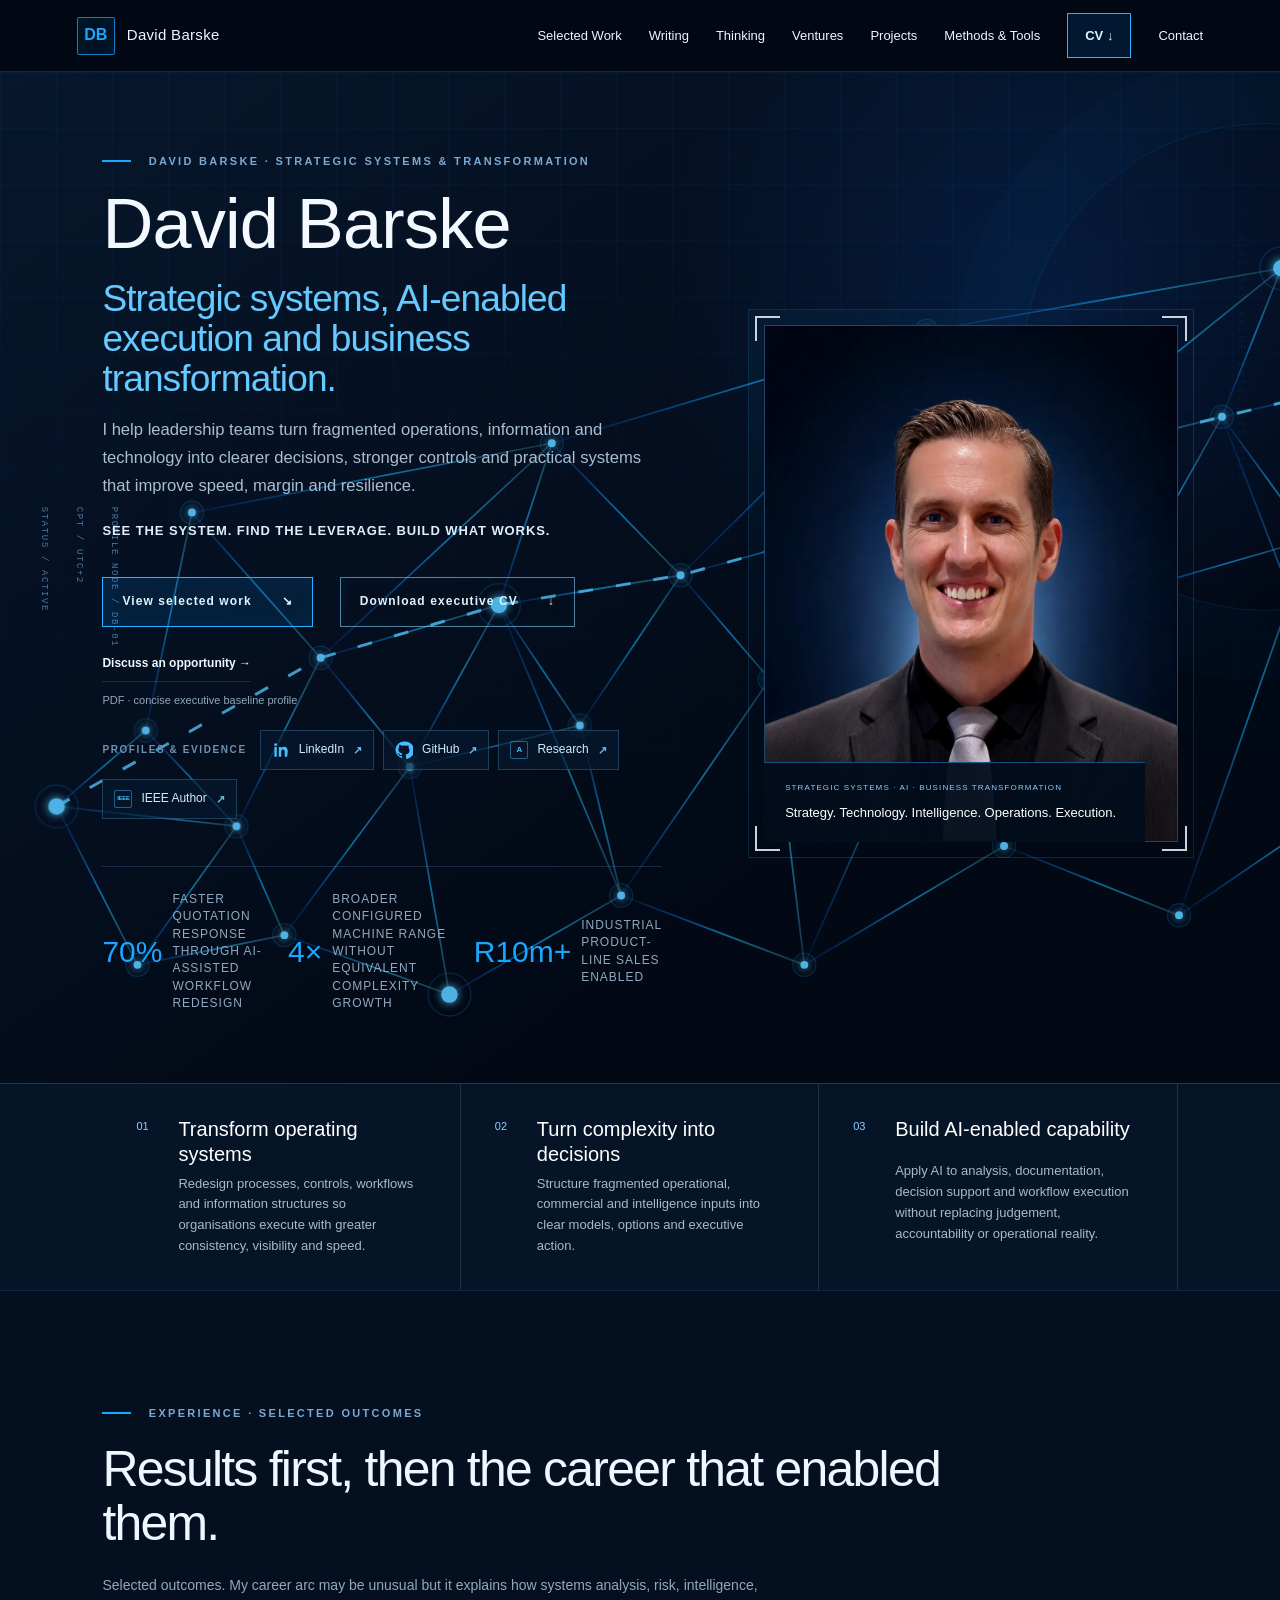
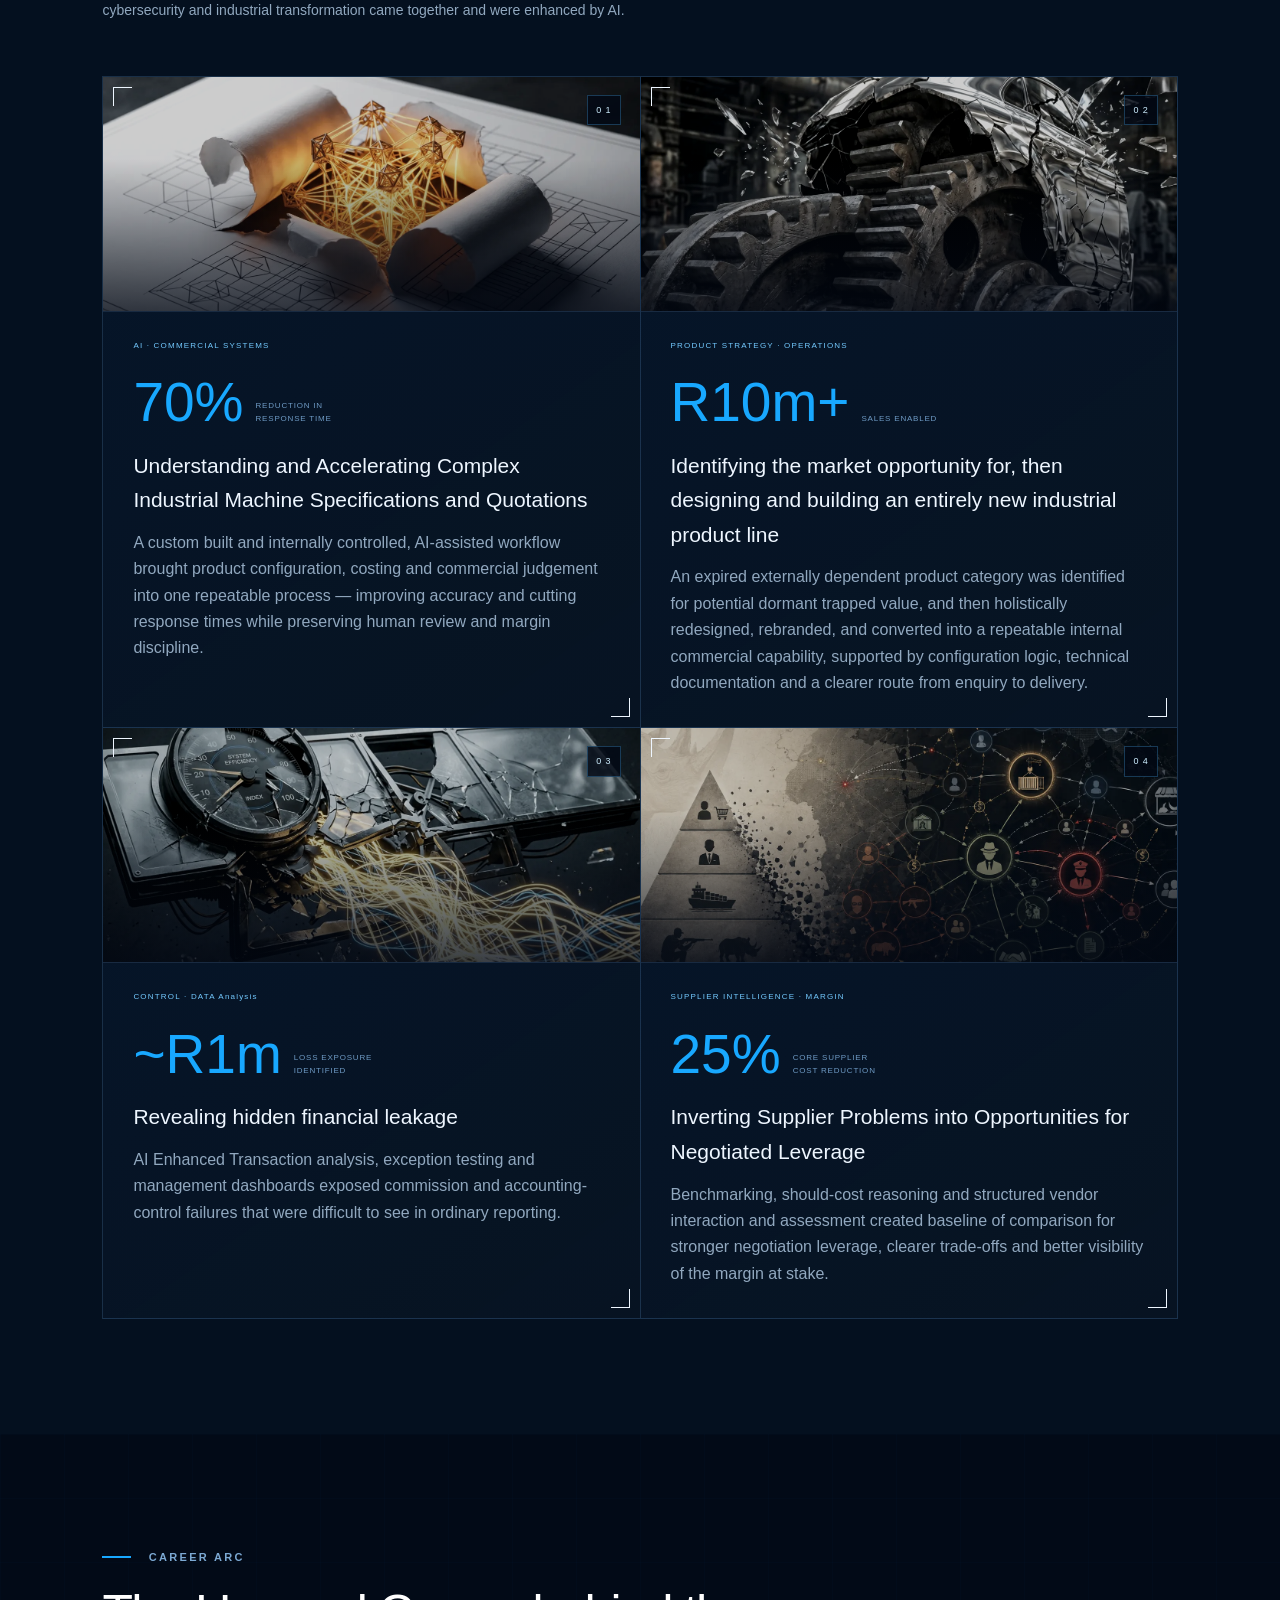
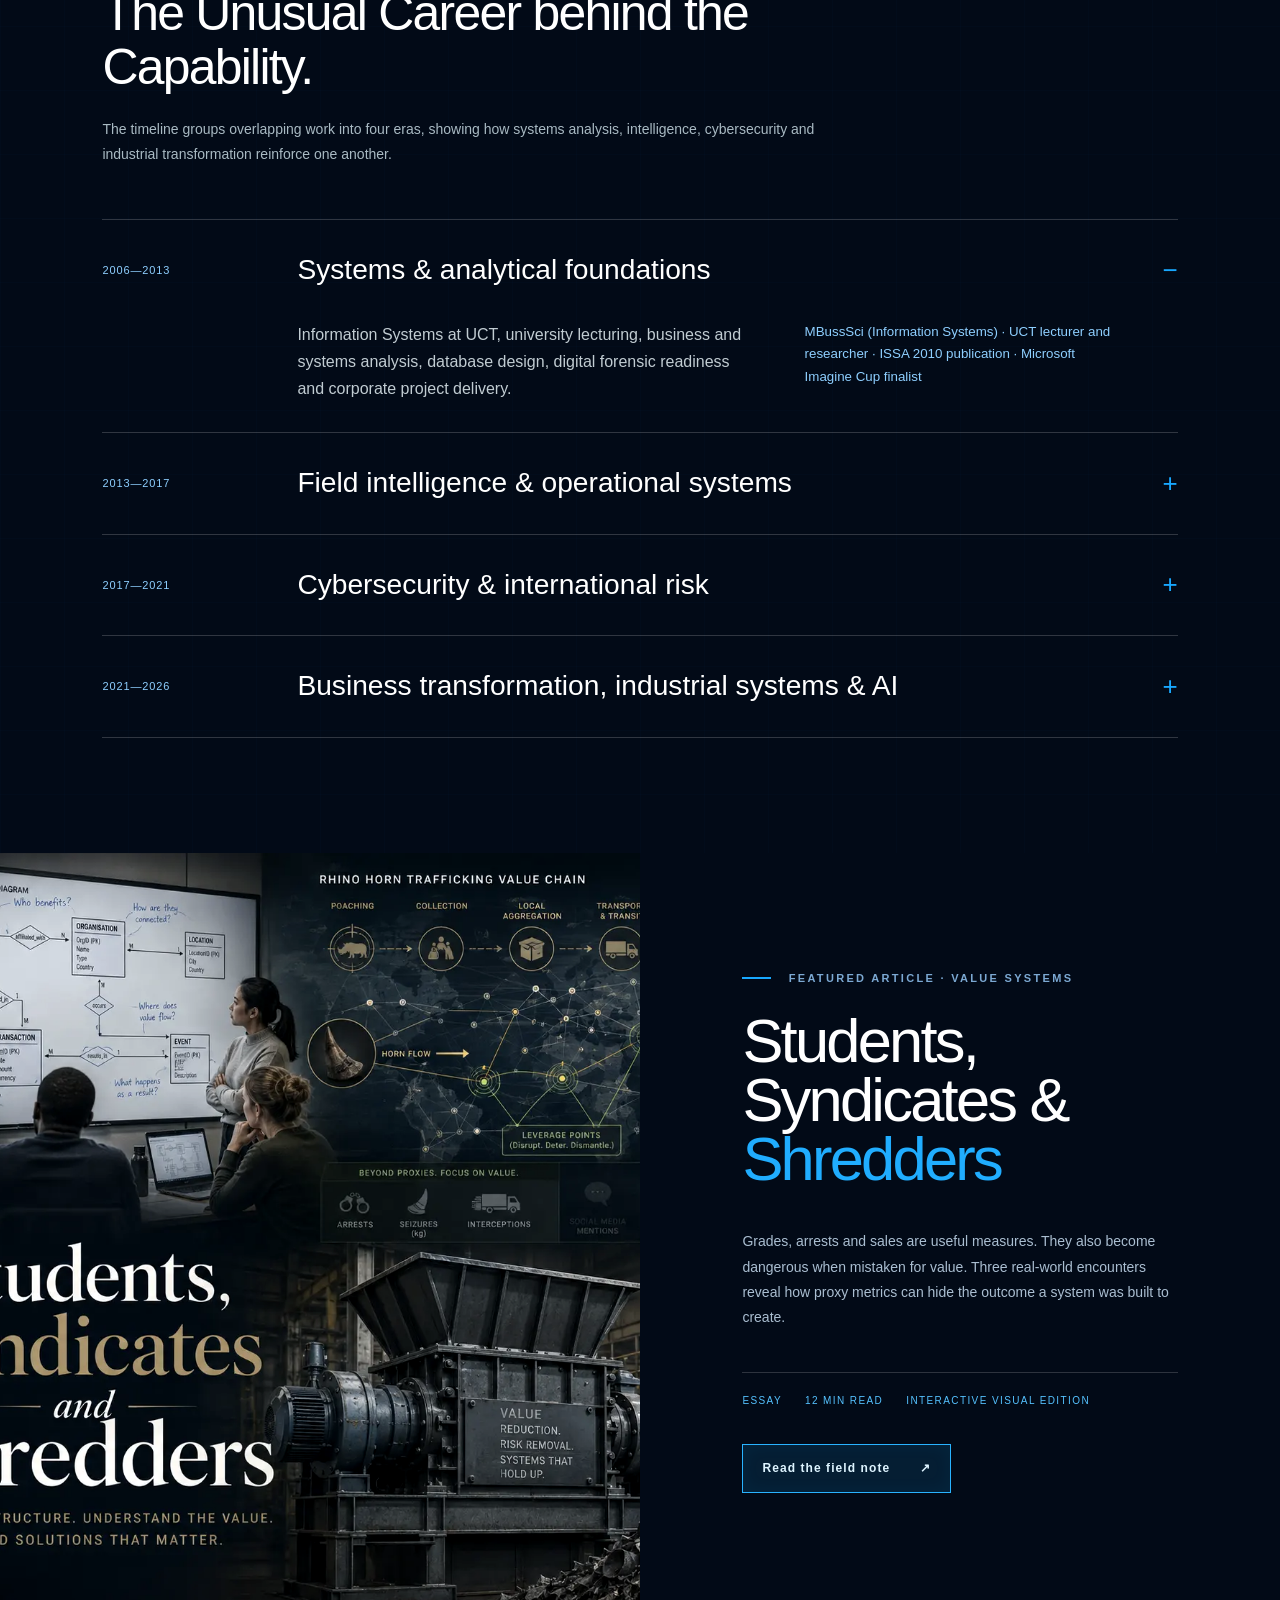
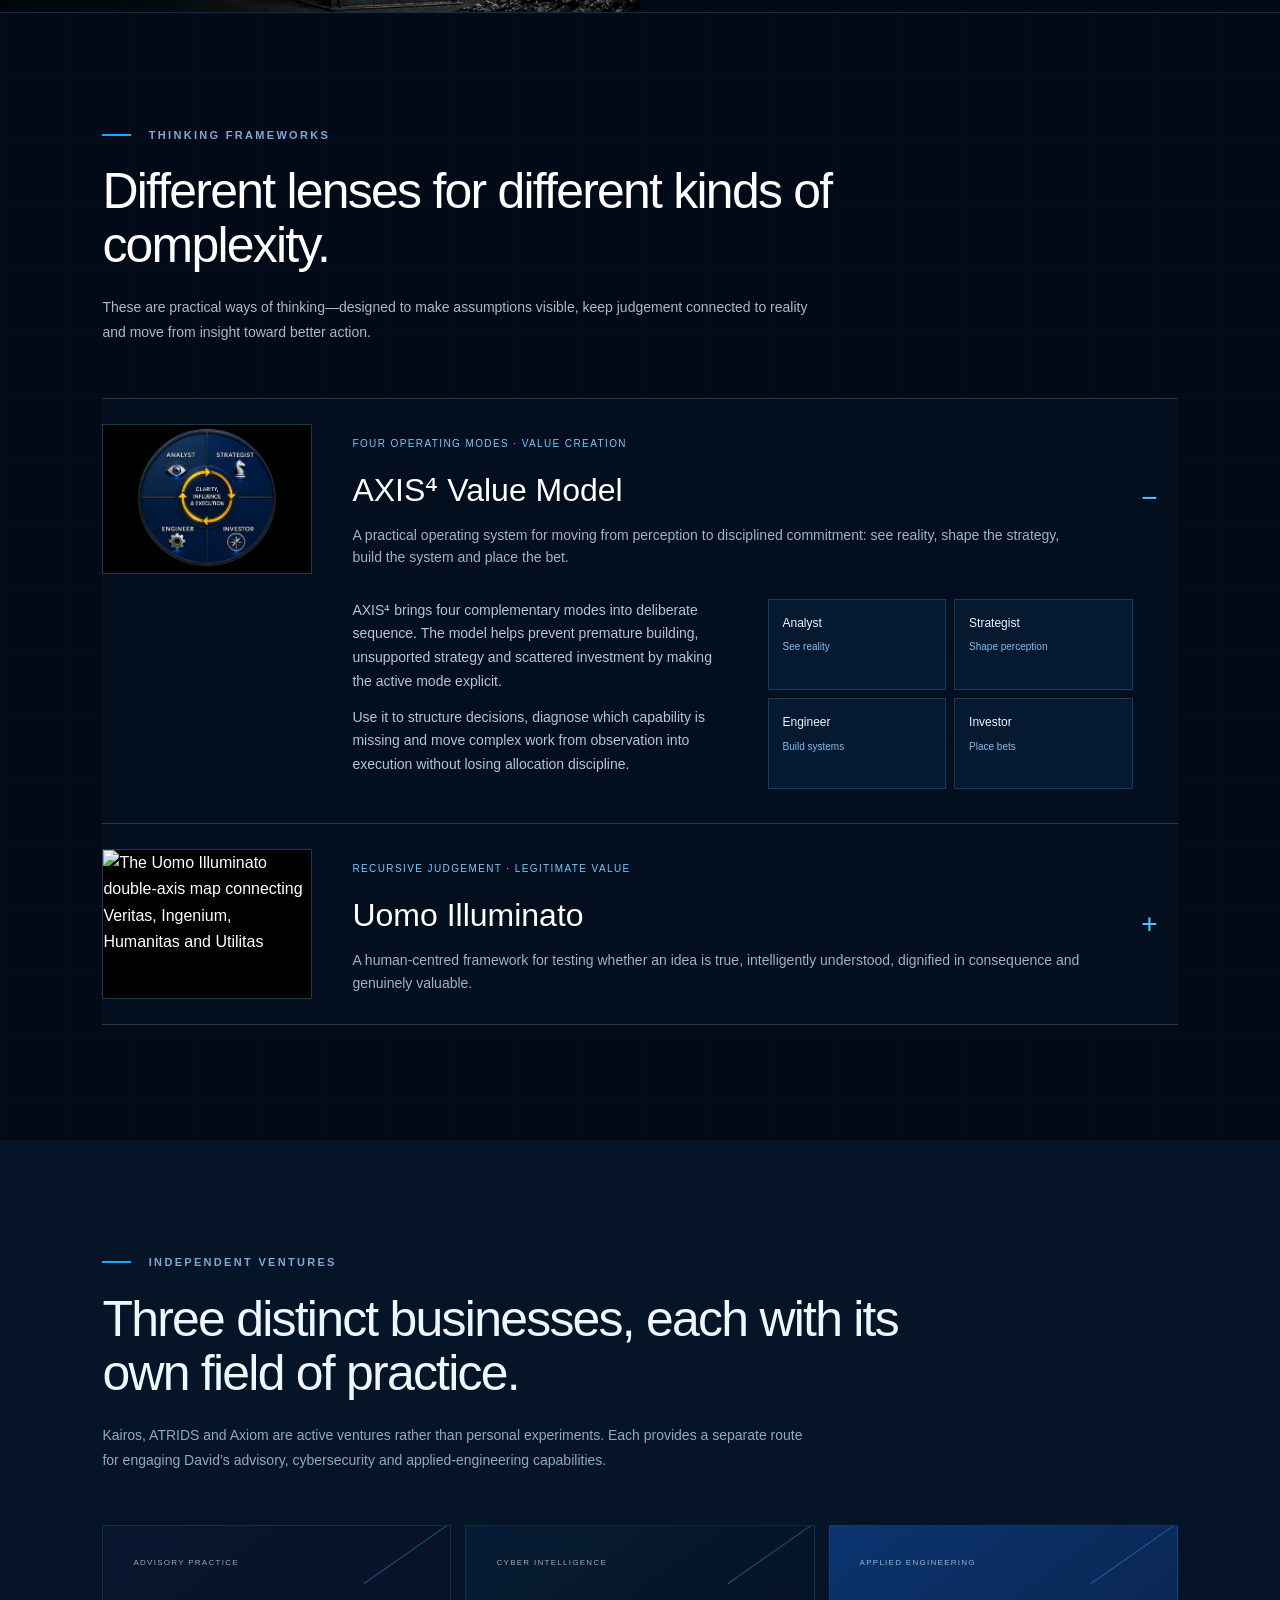
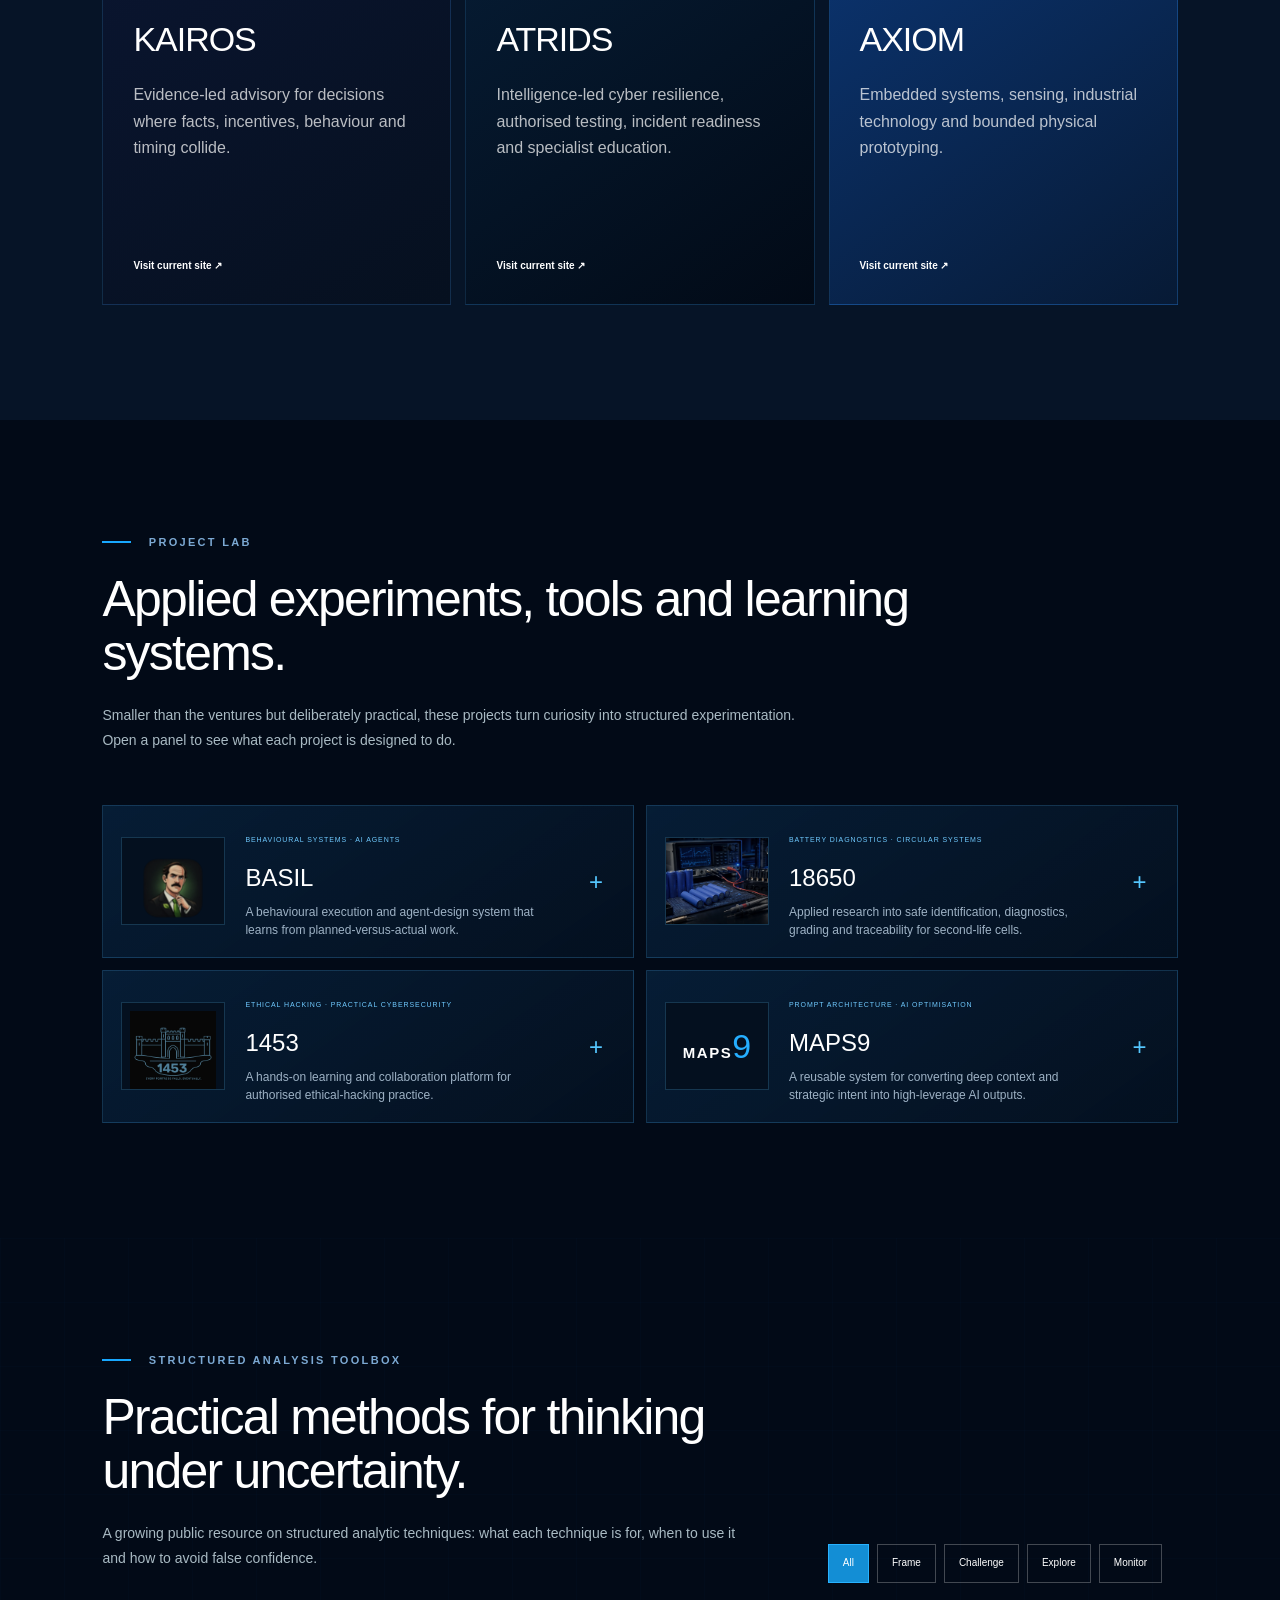
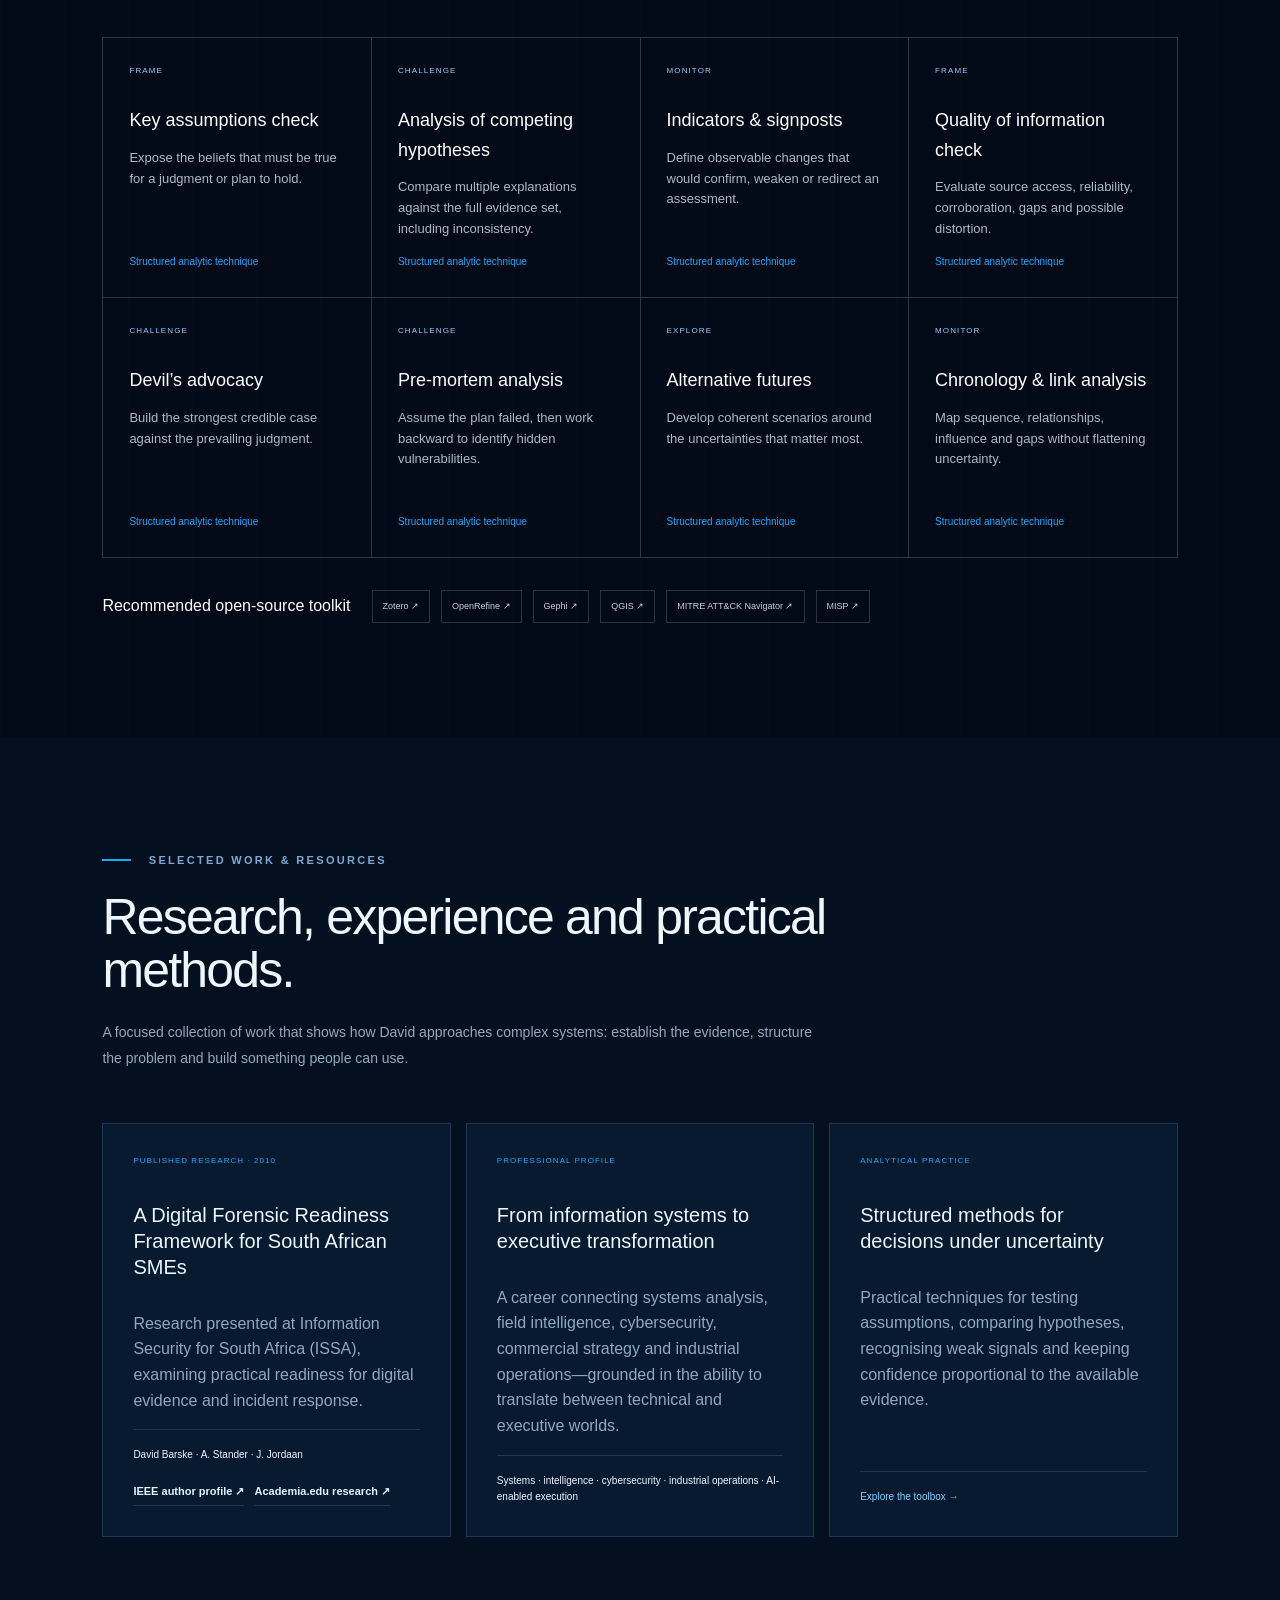
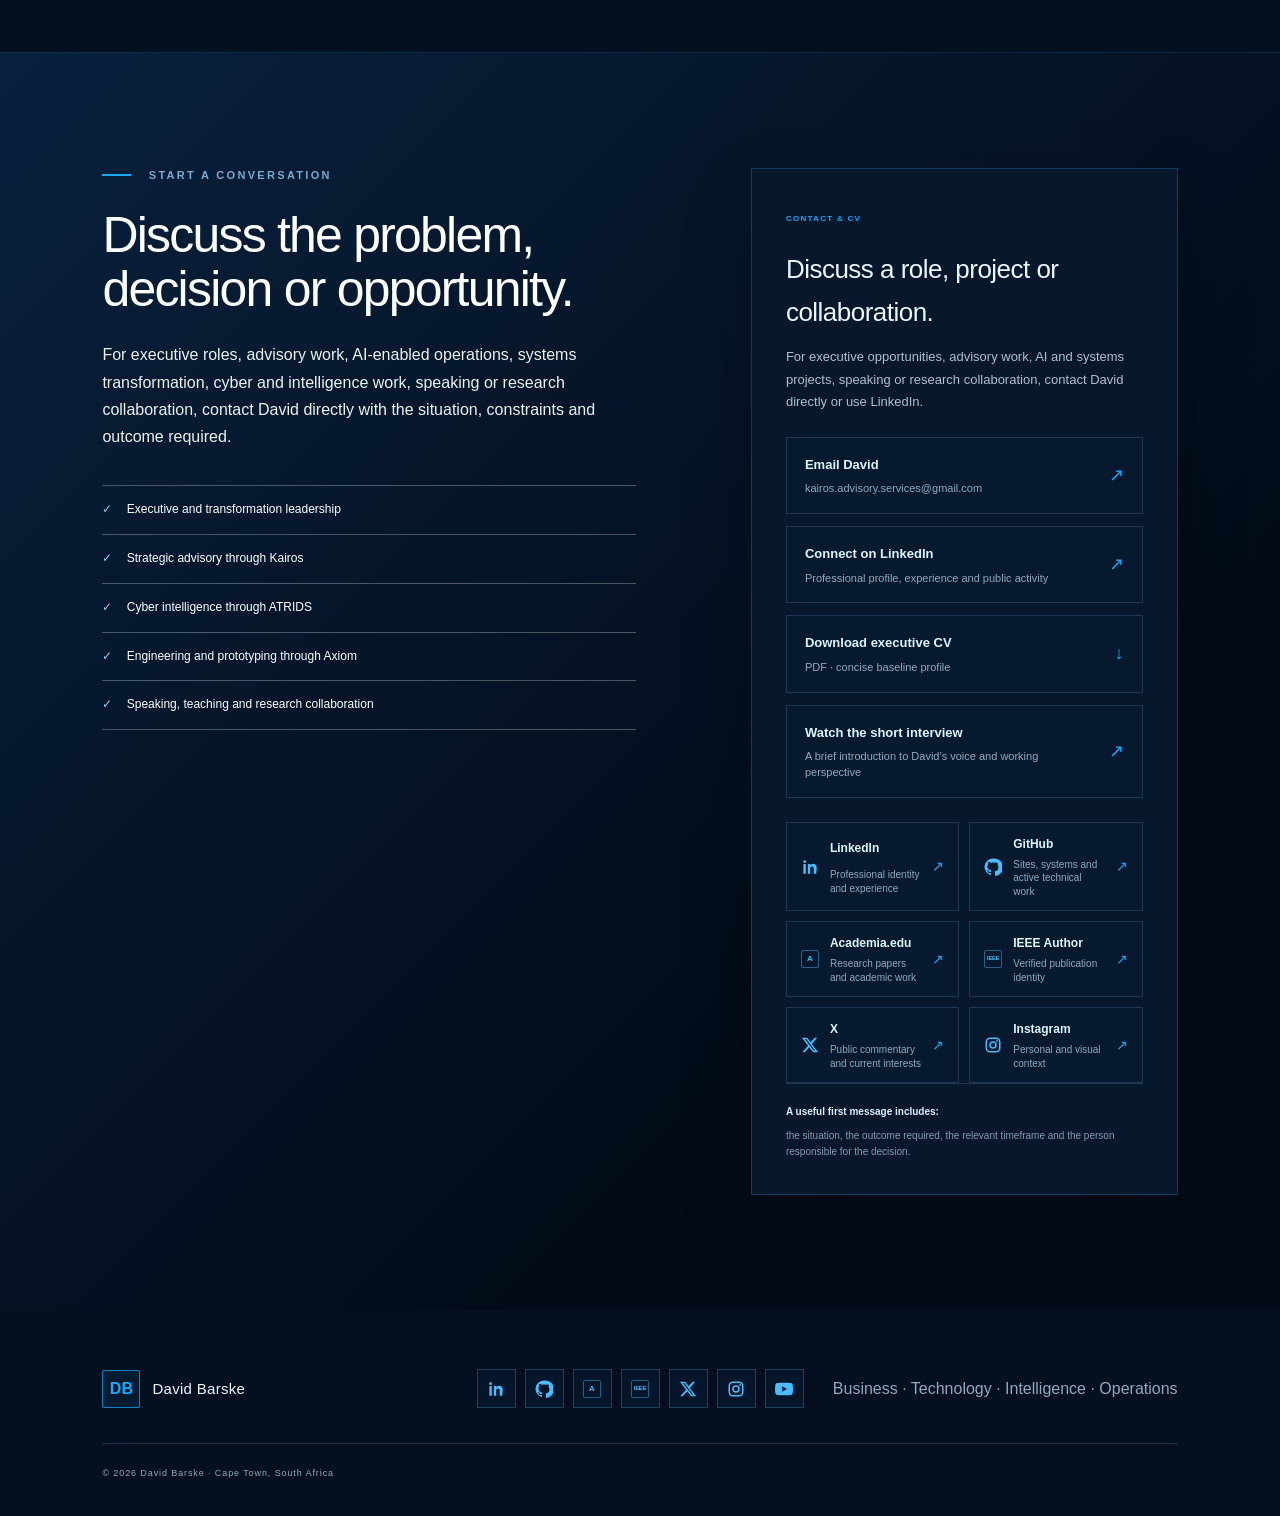
==== commit 8c0a3b48: "lets try" ====
--- a/docs/index.html
+++ b/docs/index.html
@@ -20,6 +20,34 @@
     <meta name="twitter:title" content="David Barske | Strategic Systems, AI &amp; Business Transformation"/>
     <meta name="twitter:description" content="Turning fragmented operations, information and technology into clearer decisions, stronger systems and executable value."/>
     <meta name="twitter:image" content="https://davidbarske.github.io/Profile/david-barske-blue.webp"/>
+    <meta name="twitter:creator" content="@davidbarske"/>
+    <meta name="author" content="David Barske"/>
+
+    <script type="application/ld+json">
+      {
+        "@context": "https://schema.org",
+        "@type": "Person",
+        "name": "David Barske",
+        "url": "https://davidbarske.github.io/Profile/",
+        "image": "https://davidbarske.github.io/Profile/david-barske-blue.webp",
+        "jobTitle": "Strategic Systems, AI and Business Transformation Specialist",
+        "address": {
+          "@type": "PostalAddress",
+          "addressLocality": "Cape Town",
+          "addressCountry": "ZA"
+        },
+        "sameAs": [
+          "https://www.linkedin.com/in/david-barske-sa/",
+          "https://github.com/davidbarske",
+          "https://uct.academia.edu/DavidBarske",
+          "https://ieeexplore.ieee.org/author/38193956600",
+          "https://x.com/davidbarske",
+          "https://www.instagram.com/davidbarske/",
+          "https://www.youtube.com/shorts/T9wILvRZG7Y"
+        ]
+      }
+    </script>
+
     <!-- Local typography and readability overrides -->
     <style>
         body {
@@ -91,6 +119,181 @@
         .hero-telemetry {
           font-size: 9px;
         }
+
+        /* CV and professional-contact conversion layer */
+        .nav-cv {
+          color: #dff4ff;
+          background: rgba(15, 139, 236, .13);
+          border: 1px solid #29b3ff;
+          padding: 11px 17px;
+          font-weight: 700;
+        }
+
+        .nav-cv:hover {
+          color: #020814;
+          background: #149fe9;
+        }
+
+        .cv-button {
+          background: transparent;
+          border-color: rgba(142, 216, 255, .58);
+        }
+
+        .cv-button:hover {
+          color: #020814;
+          background: #8ed8ff;
+        }
+
+        .contact-action-list {
+          display: grid;
+          gap: 12px;
+          margin: 24px 0;
+        }
+
+        .contact-action {
+          display: grid;
+          grid-template-columns: 1fr auto;
+          gap: 6px 20px;
+          align-items: center;
+          min-height: 74px;
+          padding: 16px 18px;
+          border: 1px solid var(--line);
+          background: rgba(7, 27, 49, .62);
+          transition: background .2s, border-color .2s, transform .2s;
+        }
+
+        .contact-action:hover {
+          background: rgba(21, 130, 205, .20);
+          border-color: #61caff;
+          transform: translateY(-2px);
+        }
+
+        .contact-action span {
+          color: #dff4ff;
+          font-size: 13px;
+          font-weight: 700;
+        }
+
+        .contact-action small {
+          grid-column: 1;
+          color: var(--muted);
+          font-size: 11px;
+          line-height: 1.45;
+        }
+
+        .contact-action b {
+          grid-column: 2;
+          grid-row: 1 / 3;
+          color: var(--rust);
+          font-size: 18px;
+          font-weight: 400;
+        }
+
+        .download-note {
+          color: var(--muted);
+          margin: 10px 0 0;
+          font-size: 11px;
+          line-height: 1.5;
+        }
+
+        .profile-mark {
+          color: #49bdff;
+          border: 1px solid rgba(73, 189, 255, .45);
+          border-radius: 2px;
+          display: inline-grid;
+          place-items: center;
+          flex: 0 0 18px;
+          min-width: 18px;
+          height: 18px;
+          margin: 0;
+          font-size: 8px;
+          font-style: normal;
+          font-weight: 800;
+          line-height: 1;
+        }
+
+        .profile-mark.ieee {
+          font-size: 5.8px;
+          letter-spacing: -.04em;
+        }
+
+        .profile-directory {
+          display: grid;
+          grid-template-columns: repeat(2, minmax(0, 1fr));
+          gap: 10px;
+          margin-top: 24px;
+        }
+
+        .profile-directory a {
+          display: grid;
+          grid-template-columns: auto 1fr auto;
+          grid-template-rows: auto auto;
+          gap: 3px 11px;
+          align-items: center;
+          min-height: 62px;
+          padding: 12px 14px;
+          border: 1px solid var(--line);
+          background: rgba(7, 27, 49, .48);
+          transition: background .2s, border-color .2s, transform .2s;
+        }
+
+        .profile-directory a:hover {
+          background: rgba(21, 130, 205, .18);
+          border-color: #61caff;
+          transform: translateY(-2px);
+        }
+
+        .profile-directory a > svg,
+        .profile-directory a > .profile-mark {
+          grid-row: 1 / 3;
+          width: 18px;
+          height: 18px;
+        }
+
+        .profile-directory a > svg {
+          fill: #49bdff;
+        }
+
+        .profile-directory strong {
+          color: #dff4ff;
+          font-size: 12px;
+          font-weight: 700;
+        }
+
+        .profile-directory small {
+          color: var(--muted);
+          font-size: 10px;
+          line-height: 1.35;
+        }
+
+        .profile-directory b {
+          grid-column: 3;
+          grid-row: 1 / 3;
+          color: var(--rust);
+          font-size: 14px;
+          font-weight: 400;
+        }
+
+        .evidence-links {
+          display: flex;
+          flex-wrap: wrap;
+          gap: 10px;
+          margin-top: 18px;
+        }
+
+        .evidence-links a {
+          color: #dff4ff;
+          border-bottom: 1px solid var(--line);
+          padding-bottom: 5px;
+          font-size: 11px;
+          font-weight: 700;
+        }
+
+        .evidence-links a:hover {
+          color: var(--rust);
+          border-color: var(--rust);
+        }
+
         @media (max-width: 760px) {
           body {
             font-size: 15px;
@@ -107,6 +310,9 @@
           }
           .hero-telemetry {
             display: none;
+          }
+          .profile-directory {
+            grid-template-columns: 1fr;
           }
         }
     </style>
@@ -155,7 +361,17 @@
           <a href="#toolbox">
             Methods &amp; Tools
           </a>
-          <a class="nav-cta" href="#contact">
+          <a
+            class="nav-cv"
+            href="./assets/downloads/David_Barske_Executive_CV.pdf"
+            download
+            type="application/pdf"
+            data-track="cv_download"
+            data-track-location="header"
+          >
+            CV ↓
+          </a>
+          <a href="#contact">
             Contact
           </a>
         </nav>
@@ -571,49 +787,85 @@
                 ↘
               </span>
             </a>
+            <a
+              class="primary-button cv-button"
+              href="./assets/downloads/David_Barske_Executive_CV.pdf"
+              download
+              type="application/pdf"
+              data-track="cv_download"
+              data-track-location="hero"
+            >
+              Download executive CV
+              <span>
+                ↓
+              </span>
+            </a>
             <a class="text-link" href="#contact">
               Discuss an opportunity →
             </a>
           </div>
-          <div class="public-links" aria-label="Public profiles and media">
+          <p class="download-note">
+            PDF · concise executive baseline profile
+          </p>
+          <div class="public-links" aria-label="Professional profiles and research evidence">
             <span class="public-links-label">
-              Public profiles
+              Profiles &amp; evidence
             </span>
             <a
-      class="social-link"
-      href="https://www.linkedin.com/in/david-barske-sa/"
-      target="_blank"
-      rel="noopener noreferrer"
-      aria-label="View David Barske on LinkedIn (opens in a new tab)"
-    >
+              class="social-link"
+              href="https://www.linkedin.com/in/david-barske-sa/"
+              target="_blank"
+              rel="me noopener noreferrer"
+              data-track="linkedin_click"
+              data-track-location="hero"
+              aria-label="View David Barske on LinkedIn (opens in a new tab)"
+            >
               <svg viewBox="0 0 24 24" aria-hidden="true" focusable="false">
-                <path d="M6.4 8.1H3.2V21h3.2V8.1ZM4.8 3A1.9 1.9 0 1 0 4.8 6.8 1.9 1.9 0 0 0 4.8 3ZM21 13.6c0-3.9-2.1-5.8-4.9-5.8-2.3 0-3.3 1.2-3.8 2.1V8.1H9.1V21h3.2v-6.4c0-1.7.3-3.4 2.5-3.4 2.1 0 2.2 2 2.2 3.5V21h3.2l.8-7.4Z">
-                </path>
+                <path d="M6.4 8.1H3.2V21h3.2V8.1ZM4.8 3A1.9 1.9 0 1 0 4.8 6.8 1.9 1.9 0 0 0 4.8 3ZM21 13.6c0-3.9-2.1-5.8-4.9-5.8-2.3 0-3.3 1.2-3.8 2.1V8.1H9.1V21h3.2v-6.4c0-1.7.3-3.4 2.5-3.4 2.1 0 2.2 2 2.2 3.5V21h3.2l.8-7.4Z"></path>
               </svg>
-              <span>
-                LinkedIn
-              </span>
-              <b aria-hidden="true">
-                ↗
-              </b>
+              <span>LinkedIn</span>
+              <b aria-hidden="true">↗</b>
             </a>
             <a
-      class="social-link"
-      href="https://www.youtube.com/shorts/T9wILvRZG7Y"
-      target="_blank"
-      rel="noopener noreferrer"
-      aria-label="Watch a short interview with David Barske on YouTube (opens in a new tab)"
-    >
+              class="social-link"
+              href="https://github.com/davidbarske"
+              target="_blank"
+              rel="me noopener noreferrer"
+              data-track="github_click"
+              data-track-location="hero"
+              aria-label="View David Barske on GitHub (opens in a new tab)"
+            >
               <svg viewBox="0 0 24 24" aria-hidden="true" focusable="false">
-                <path d="M23.5 6.2a3 3 0 0 0-2.1-2.1C19.5 3.6 12 3.6 12 3.6s-7.5 0-9.4.5A3 3 0 0 0 .5 6.2 31 31 0 0 0 0 12a31 31 0 0 0 .5 5.8 3 3 0 0 0 2.1 2.1c1.9.5 9.4.5 9.4.5s7.5 0 9.4-.5a3 3 0 0 0 2.1-2.1A31 31 0 0 0 24 12a31 31 0 0 0-.5-5.8ZM9.6 15.6V8.4l6.3 3.6-6.3 3.6Z">
-                </path>
+                <path d="M12 .7a11.3 11.3 0 0 0-3.6 22c.6.1.8-.3.8-.6v-2.2c-3.3.7-4-1.4-4-1.4-.5-1.3-1.3-1.7-1.3-1.7-1.1-.7.1-.7.1-.7 1.2.1 1.8 1.2 1.8 1.2 1.1 1.8 2.8 1.3 3.5 1 .1-.8.4-1.3.7-1.6-2.6-.3-5.4-1.3-5.4-5.6 0-1.2.4-2.2 1.2-3-.1-.3-.5-1.5.1-3 0 0 1-.3 3.1 1.2a10.7 10.7 0 0 1 5.7 0C16.8 6 18 6.2 18 6.2c.6 1.5.2 2.7.1 3 .8.8 1.2 1.8 1.2 3 0 4.3-2.8 5.3-5.4 5.6.4.4.8 1.1.8 2.2v3.3c0 .3.2.7.8.6A11.3 11.3 0 0 0 12 .7Z"></path>
               </svg>
-              <span>
-                YouTube interview
-              </span>
-              <b aria-hidden="true">
-                ↗
-              </b>
+              <span>GitHub</span>
+              <b aria-hidden="true">↗</b>
+            </a>
+            <a
+              class="social-link"
+              href="https://uct.academia.edu/DavidBarske"
+              target="_blank"
+              rel="me noopener noreferrer"
+              data-track="academia_click"
+              data-track-location="hero"
+              aria-label="View David Barske's research on Academia.edu (opens in a new tab)"
+            >
+              <i class="profile-mark" aria-hidden="true">A</i>
+              <span>Research</span>
+              <b aria-hidden="true">↗</b>
+            </a>
+            <a
+              class="social-link"
+              href="https://ieeexplore.ieee.org/author/38193956600"
+              target="_blank"
+              rel="me noopener noreferrer"
+              data-track="ieee_click"
+              data-track-location="hero"
+              aria-label="View David Barske's IEEE author profile (opens in a new tab)"
+            >
+              <i class="profile-mark ieee" aria-hidden="true">IEEE</i>
+              <span>IEEE Author</span>
+              <b aria-hidden="true">↗</b>
             </a>
           </div>
           <div class="proof-row" aria-label="Selected professional outcomes">
@@ -913,7 +1165,7 @@
             <article class="era">
               <button type="button" aria-expanded="false" aria-controls="era-3">
                 <span>
-                  2021—Present
+                  2021—2026
                 </span>
                 <strong>
                   Business transformation, industrial systems &amp; AI
@@ -927,7 +1179,7 @@
                   Founder-led transformation, operational systems, AI-assisted workflows, commercial decision support and technical-to-executive translation.
                 </p>
                 <small>
-                  Bulkmatech Cape transformation leadership · Independent advisory · Kairos and Axiom venture development
+                  Former CIO, Bulkmatech Cape · Independent advisory · Kairos and Axiom venture development
                 </small>
               </div>
             </article>
@@ -1558,6 +1810,26 @@
             <span>
               David Barske · A. Stander · J. Jordaan
             </span>
+            <div class="evidence-links" aria-label="Research profiles">
+              <a
+                href="https://ieeexplore.ieee.org/author/38193956600"
+                target="_blank"
+                rel="me noopener noreferrer"
+                data-track="ieee_click"
+                data-track-location="research-card"
+              >
+                IEEE author profile ↗
+              </a>
+              <a
+                href="https://uct.academia.edu/DavidBarske"
+                target="_blank"
+                rel="me noopener noreferrer"
+                data-track="academia_click"
+                data-track-location="research-card"
+              >
+                Academia.edu research ↗
+              </a>
+            </div>
           </article>
           <article>
             <small>
@@ -1570,7 +1842,7 @@
               A career connecting systems analysis, field intelligence, cybersecurity, commercial strategy and industrial operations—grounded in the ability to translate between technical and executive worlds.
             </p>
             <span>
-              15+ years · five intersecting fields
+              Systems · intelligence · cybersecurity · industrial operations · AI-enabled execution
             </span>
           </article>
           <article>
@@ -1596,10 +1868,10 @@
             START A CONVERSATION
           </p>
           <h2>
-            What becomes possible when the whole system comes into view?
+            Discuss the problem, decision or opportunity.
           </h2>
           <p>
-            Whether you are navigating business transformation, a strategic decision, cyber risk, an emerging venture or a technical-operational problem, begin through a verified public channel with a brief description of the situation and the outcome you need.
+            For executive roles, advisory work, AI-enabled operations, systems transformation, cyber and intelligence work, speaking or research collaboration, contact David directly with the situation, constraints and outcome required.
           </p>
           <ul>
             <li>
@@ -1621,49 +1893,164 @@
         </div>
         <aside class="contact-gateway">
           <small>
-            PUBLIC CONTACT GATEWAY
+            CONTACT &amp; CV
           </small>
           <h3>
-            Choose a verified starting point.
+            Discuss a role, project or collaboration.
           </h3>
           <p>
-            For professional enquiries, LinkedIn provides a public first-contact channel. The interview offers a quick introduction to David’s voice and perspective.
+            For executive opportunities, advisory work, AI and systems projects, speaking or research collaboration, contact David directly or use LinkedIn.
           </p>
-          <div class="public-links" aria-label="Public profiles and media">
-            <span class="public-links-label">
-              Public profiles
-            </span>
-            <a class="social-link" href="https://www.linkedin.com/in/david-barske-sa/" target="_blank" rel="noopener noreferrer" aria-label="View David Barske on LinkedIn (opens in a new tab)">
-              <svg viewBox="0 0 24 24" aria-hidden="true" focusable="false">
-                <path d="M6.4 8.1H3.2V21h3.2V8.1ZM4.8 3A1.9 1.9 0 1 0 4.8 6.8 1.9 1.9 0 0 0 4.8 3ZM21 13.6c0-3.9-2.1-5.8-4.9-5.8-2.3 0-3.3 1.2-3.8 2.1V8.1H9.1V21h3.2v-6.4c0-1.7.3-3.4 2.5-3.4 2.1 0 2.2 2 2.2 3.5V21h3.2l.8-7.4Z">
-                </path>
-              </svg>
-              <span>
-                LinkedIn
-              </span>
-              <b aria-hidden="true">
-                ↗
-              </b>
+
+          <div class="contact-action-list" aria-label="Professional contact and profile actions">
+            <a
+              class="contact-action"
+              href="mailto:kairos.advisory.services@gmail.com?subject=Professional%20enquiry%20for%20David%20Barske"
+              data-track="email_click"
+              data-track-location="contact"
+            >
+              <span>Email David</span>
+              <small>kairos.advisory.services@gmail.com</small>
+              <b aria-hidden="true">↗</b>
             </a>
-            <a class="social-link" href="https://www.youtube.com/shorts/T9wILvRZG7Y" target="_blank" rel="noopener noreferrer" aria-label="Watch a short interview with David Barske on YouTube (opens in a new tab)">
-              <svg viewBox="0 0 24 24" aria-hidden="true" focusable="false">
-                <path d="M23.5 6.2a3 3 0 0 0-2.1-2.1C19.5 3.6 12 3.6 12 3.6s-7.5 0-9.4.5A3 3 0 0 0 .5 6.2 31 31 0 0 0 0 12a31 31 0 0 0 .5 5.8 3 3 0 0 0 2.1 2.1c1.9.5 9.4.5 9.4.5s7.5 0 9.4-.5a3 3 0 0 0 2.1-2.1A31 31 0 0 0 24 12a31 31 0 0 0-.5-5.8ZM9.6 15.6V8.4l6.3 3.6-6.3 3.6Z">
-                </path>
-              </svg>
-              <span>
-                YouTube interview
-              </span>
-              <b aria-hidden="true">
-                ↗
-              </b>
+
+            <a
+              class="contact-action"
+              href="https://www.linkedin.com/in/david-barske-sa/"
+              target="_blank"
+              rel="noopener noreferrer"
+              data-track="linkedin_click"
+              data-track-location="contact"
+            >
+              <span>Connect on LinkedIn</span>
+              <small>Professional profile, experience and public activity</small>
+              <b aria-hidden="true">↗</b>
+            </a>
+
+            <a
+              class="contact-action"
+              href="./assets/downloads/David_Barske_Executive_CV.pdf"
+              download
+              type="application/pdf"
+              data-track="cv_download"
+              data-track-location="contact"
+            >
+              <span>Download executive CV</span>
+              <small>PDF · concise baseline profile</small>
+              <b aria-hidden="true">↓</b>
+            </a>
+
+            <a
+              class="contact-action"
+              href="https://www.youtube.com/shorts/T9wILvRZG7Y"
+              target="_blank"
+              rel="noopener noreferrer"
+              data-track="interview_click"
+              data-track-location="contact"
+            >
+              <span>Watch the short interview</span>
+              <small>A brief introduction to David’s voice and working perspective</small>
+              <b aria-hidden="true">↗</b>
             </a>
           </div>
+
+
+          <div class="profile-directory" aria-label="Public profiles and research identifiers">
+            <a
+              href="https://www.linkedin.com/in/david-barske-sa/"
+              target="_blank"
+              rel="me noopener noreferrer"
+              data-track="linkedin_click"
+              data-track-location="profile-directory"
+            >
+              <svg viewBox="0 0 24 24" aria-hidden="true" focusable="false">
+                <path d="M6.4 8.1H3.2V21h3.2V8.1ZM4.8 3A1.9 1.9 0 1 0 4.8 6.8 1.9 1.9 0 0 0 4.8 3ZM21 13.6c0-3.9-2.1-5.8-4.9-5.8-2.3 0-3.3 1.2-3.8 2.1V8.1H9.1V21h3.2v-6.4c0-1.7.3-3.4 2.5-3.4 2.1 0 2.2 2 2.2 3.5V21h3.2l.8-7.4Z"></path>
+              </svg>
+              <strong>LinkedIn</strong>
+              <small>Professional identity and experience</small>
+              <b aria-hidden="true">↗</b>
+            </a>
+
+            <a
+              href="https://github.com/davidbarske"
+              target="_blank"
+              rel="me noopener noreferrer"
+              data-track="github_click"
+              data-track-location="profile-directory"
+            >
+              <svg viewBox="0 0 24 24" aria-hidden="true" focusable="false">
+                <path d="M12 .7a11.3 11.3 0 0 0-3.6 22c.6.1.8-.3.8-.6v-2.2c-3.3.7-4-1.4-4-1.4-.5-1.3-1.3-1.7-1.3-1.7-1.1-.7.1-.7.1-.7 1.2.1 1.8 1.2 1.8 1.2 1.1 1.8 2.8 1.3 3.5 1 .1-.8.4-1.3.7-1.6-2.6-.3-5.4-1.3-5.4-5.6 0-1.2.4-2.2 1.2-3-.1-.3-.5-1.5.1-3 0 0 1-.3 3.1 1.2a10.7 10.7 0 0 1 5.7 0C16.8 6 18 6.2 18 6.2c.6 1.5.2 2.7.1 3 .8.8 1.2 1.8 1.2 3 0 4.3-2.8 5.3-5.4 5.6.4.4.8 1.1.8 2.2v3.3c0 .3.2.7.8.6A11.3 11.3 0 0 0 12 .7Z"></path>
+              </svg>
+              <strong>GitHub</strong>
+              <small>Sites, systems and active technical work</small>
+              <b aria-hidden="true">↗</b>
+            </a>
+
+            <a
+              href="https://uct.academia.edu/DavidBarske"
+              target="_blank"
+              rel="me noopener noreferrer"
+              data-track="academia_click"
+              data-track-location="profile-directory"
+            >
+              <i class="profile-mark" aria-hidden="true">A</i>
+              <strong>Academia.edu</strong>
+              <small>Research papers and academic work</small>
+              <b aria-hidden="true">↗</b>
+            </a>
+
+            <a
+              href="https://ieeexplore.ieee.org/author/38193956600"
+              target="_blank"
+              rel="me noopener noreferrer"
+              data-track="ieee_click"
+              data-track-location="profile-directory"
+            >
+              <i class="profile-mark ieee" aria-hidden="true">IEEE</i>
+              <strong>IEEE Author</strong>
+              <small>Verified publication identity</small>
+              <b aria-hidden="true">↗</b>
+            </a>
+
+            <a
+              href="https://x.com/davidbarske"
+              target="_blank"
+              rel="me noopener noreferrer"
+              data-track="x_click"
+              data-track-location="profile-directory"
+            >
+              <svg viewBox="0 0 24 24" aria-hidden="true" focusable="false">
+                <path d="M18.244 2.25h3.308l-7.227 8.26 8.502 11.24H16.17l-5.214-6.817L4.99 21.75H1.68l7.73-8.835L1.254 2.25H8.08l4.713 6.231 5.45-6.231Zm-1.161 17.52h1.833L7.084 4.126H5.117L17.083 19.77Z"></path>
+              </svg>
+              <strong>X</strong>
+              <small>Public commentary and current interests</small>
+              <b aria-hidden="true">↗</b>
+            </a>
+
+            <a
+              href="https://www.instagram.com/davidbarske/"
+              target="_blank"
+              rel="me noopener noreferrer"
+              data-track="instagram_click"
+              data-track-location="profile-directory"
+            >
+              <svg viewBox="0 0 24 24" aria-hidden="true" focusable="false">
+                <rect x="3" y="3" width="18" height="18" rx="5" fill="none" stroke="#49bdff" stroke-width="2"></rect>
+                <circle cx="12" cy="12" r="4" fill="none" stroke="#49bdff" stroke-width="2"></circle>
+                <circle cx="17.4" cy="6.6" r="1.2"></circle>
+              </svg>
+              <strong>Instagram</strong>
+              <small>Personal and visual context</small>
+              <b aria-hidden="true">↗</b>
+            </a>
+          </div>
+
           <div class="contact-note">
             <strong>
               A useful first message includes:
             </strong>
             <span>
-              the situation, the outcome you need, the relevant timeframe and the best person to continue with.
+              the situation, the outcome required, the relevant timeframe and the person responsible for the decision.
             </span>
           </div>
         </aside>
@@ -1678,30 +2065,34 @@
             David Barske
           </b>
         </div>
-        <div class="public-links compact" aria-label="Public profiles and media">
-          <a class="social-link" href="https://www.linkedin.com/in/david-barske-sa/" target="_blank" rel="noopener noreferrer" aria-label="View David Barske on LinkedIn (opens in a new tab)">
-            <svg viewBox="0 0 24 24" aria-hidden="true" focusable="false">
-              <path d="M6.4 8.1H3.2V21h3.2V8.1ZM4.8 3A1.9 1.9 0 1 0 4.8 6.8 1.9 1.9 0 0 0 4.8 3ZM21 13.6c0-3.9-2.1-5.8-4.9-5.8-2.3 0-3.3 1.2-3.8 2.1V8.1H9.1V21h3.2v-6.4c0-1.7.3-3.4 2.5-3.4 2.1 0 2.2 2 2.2 3.5V21h3.2l.8-7.4Z">
-              </path>
-            </svg>
-            <span>
-              LinkedIn
-            </span>
-            <b aria-hidden="true">
-              ↗
-            </b>
-          </a>
-          <a class="social-link" href="https://www.youtube.com/shorts/T9wILvRZG7Y" target="_blank" rel="noopener noreferrer" aria-label="Watch a short interview with David Barske on YouTube (opens in a new tab)">
-            <svg viewBox="0 0 24 24" aria-hidden="true" focusable="false">
-              <path d="M23.5 6.2a3 3 0 0 0-2.1-2.1C19.5 3.6 12 3.6 12 3.6s-7.5 0-9.4.5A3 3 0 0 0 .5 6.2 31 31 0 0 0 0 12a31 31 0 0 0 .5 5.8 3 3 0 0 0 2.1 2.1c1.9.5 9.4.5 9.4.5s7.5 0 9.4-.5a3 3 0 0 0 2.1-2.1A31 31 0 0 0 24 12a31 31 0 0 0-.5-5.8ZM9.6 15.6V8.4l6.3 3.6-6.3 3.6Z">
-              </path>
-            </svg>
-            <span>
-              YouTube interview
-            </span>
-            <b aria-hidden="true">
-              ↗
-            </b>
+        <div class="public-links compact" aria-label="Public profiles, research and media">
+          <a class="social-link" href="https://www.linkedin.com/in/david-barske-sa/" target="_blank" rel="me noopener noreferrer" data-track="linkedin_click" data-track-location="footer" aria-label="LinkedIn">
+            <svg viewBox="0 0 24 24" aria-hidden="true" focusable="false"><path d="M6.4 8.1H3.2V21h3.2V8.1ZM4.8 3A1.9 1.9 0 1 0 4.8 6.8 1.9 1.9 0 0 0 4.8 3ZM21 13.6c0-3.9-2.1-5.8-4.9-5.8-2.3 0-3.3 1.2-3.8 2.1V8.1H9.1V21h3.2v-6.4c0-1.7.3-3.4 2.5-3.4 2.1 0 2.2 2 2.2 3.5V21h3.2l.8-7.4Z"></path></svg>
+            <span>LinkedIn</span>
+          </a>
+          <a class="social-link" href="https://github.com/davidbarske" target="_blank" rel="me noopener noreferrer" data-track="github_click" data-track-location="footer" aria-label="GitHub">
+            <svg viewBox="0 0 24 24" aria-hidden="true" focusable="false"><path d="M12 .7a11.3 11.3 0 0 0-3.6 22c.6.1.8-.3.8-.6v-2.2c-3.3.7-4-1.4-4-1.4-.5-1.3-1.3-1.7-1.3-1.7-1.1-.7.1-.7.1-.7 1.2.1 1.8 1.2 1.8 1.2 1.1 1.8 2.8 1.3 3.5 1 .1-.8.4-1.3.7-1.6-2.6-.3-5.4-1.3-5.4-5.6 0-1.2.4-2.2 1.2-3-.1-.3-.5-1.5.1-3 0 0 1-.3 3.1 1.2a10.7 10.7 0 0 1 5.7 0C16.8 6 18 6.2 18 6.2c.6 1.5.2 2.7.1 3 .8.8 1.2 1.8 1.2 3 0 4.3-2.8 5.3-5.4 5.6.4.4.8 1.1.8 2.2v3.3c0 .3.2.7.8.6A11.3 11.3 0 0 0 12 .7Z"></path></svg>
+            <span>GitHub</span>
+          </a>
+          <a class="social-link" href="https://uct.academia.edu/DavidBarske" target="_blank" rel="me noopener noreferrer" data-track="academia_click" data-track-location="footer" aria-label="Academia.edu">
+            <i class="profile-mark" aria-hidden="true">A</i>
+            <span>Academia.edu</span>
+          </a>
+          <a class="social-link" href="https://ieeexplore.ieee.org/author/38193956600" target="_blank" rel="me noopener noreferrer" data-track="ieee_click" data-track-location="footer" aria-label="IEEE author profile">
+            <i class="profile-mark ieee" aria-hidden="true">IEEE</i>
+            <span>IEEE</span>
+          </a>
+          <a class="social-link" href="https://x.com/davidbarske" target="_blank" rel="me noopener noreferrer" data-track="x_click" data-track-location="footer" aria-label="X profile">
+            <svg viewBox="0 0 24 24" aria-hidden="true" focusable="false"><path d="M18.244 2.25h3.308l-7.227 8.26 8.502 11.24H16.17l-5.214-6.817L4.99 21.75H1.68l7.73-8.835L1.254 2.25H8.08l4.713 6.231 5.45-6.231Zm-1.161 17.52h1.833L7.084 4.126H5.117L17.083 19.77Z"></path></svg>
+            <span>X</span>
+          </a>
+          <a class="social-link" href="https://www.instagram.com/davidbarske/" target="_blank" rel="me noopener noreferrer" data-track="instagram_click" data-track-location="footer" aria-label="Instagram profile">
+            <svg viewBox="0 0 24 24" aria-hidden="true" focusable="false"><rect x="3" y="3" width="18" height="18" rx="5" fill="none" stroke="#49bdff" stroke-width="2"></rect><circle cx="12" cy="12" r="4" fill="none" stroke="#49bdff" stroke-width="2"></circle><circle cx="17.4" cy="6.6" r="1.2"></circle></svg>
+            <span>Instagram</span>
+          </a>
+          <a class="social-link" href="https://www.youtube.com/shorts/T9wILvRZG7Y" target="_blank" rel="noopener noreferrer" data-track="interview_click" data-track-location="footer" aria-label="YouTube interview">
+            <svg viewBox="0 0 24 24" aria-hidden="true" focusable="false"><path d="M23.5 6.2a3 3 0 0 0-2.1-2.1C19.5 3.6 12 3.6 12 3.6s-7.5 0-9.4.5A3 3 0 0 0 .5 6.2 31 31 0 0 0 0 12a31 31 0 0 0 .5 5.8 3 3 0 0 0 2.1 2.1c1.9.5 9.4.5 9.4.5s7.5 0 9.4-.5a3 3 0 0 0 2.1-2.1A31 31 0 0 0 24 12a31 31 0 0 0-.5-5.8ZM9.6 15.6V8.4l6.3 3.6-6.3 3.6Z"></path></svg>
+            <span>Interview</span>
           </a>
         </div>
         <p>
@@ -1722,6 +2113,21 @@
         }
         gtag('js', new Date());
         gtag('config', 'G-19KLFX5LNG');
+
+        document.addEventListener('click', function (event) {
+          const link = event.target.closest('[data-track]');
+
+          if (!link || typeof gtag !== 'function') {
+            return;
+          }
+
+          gtag('event', link.dataset.track, {
+            event_category: 'engagement',
+            event_label: link.textContent.trim().replace(/\s+/g, ' '),
+            link_url: link.href,
+            link_location: link.dataset.trackLocation || 'page'
+          });
+        });
     </script>
   </body>
 </html>
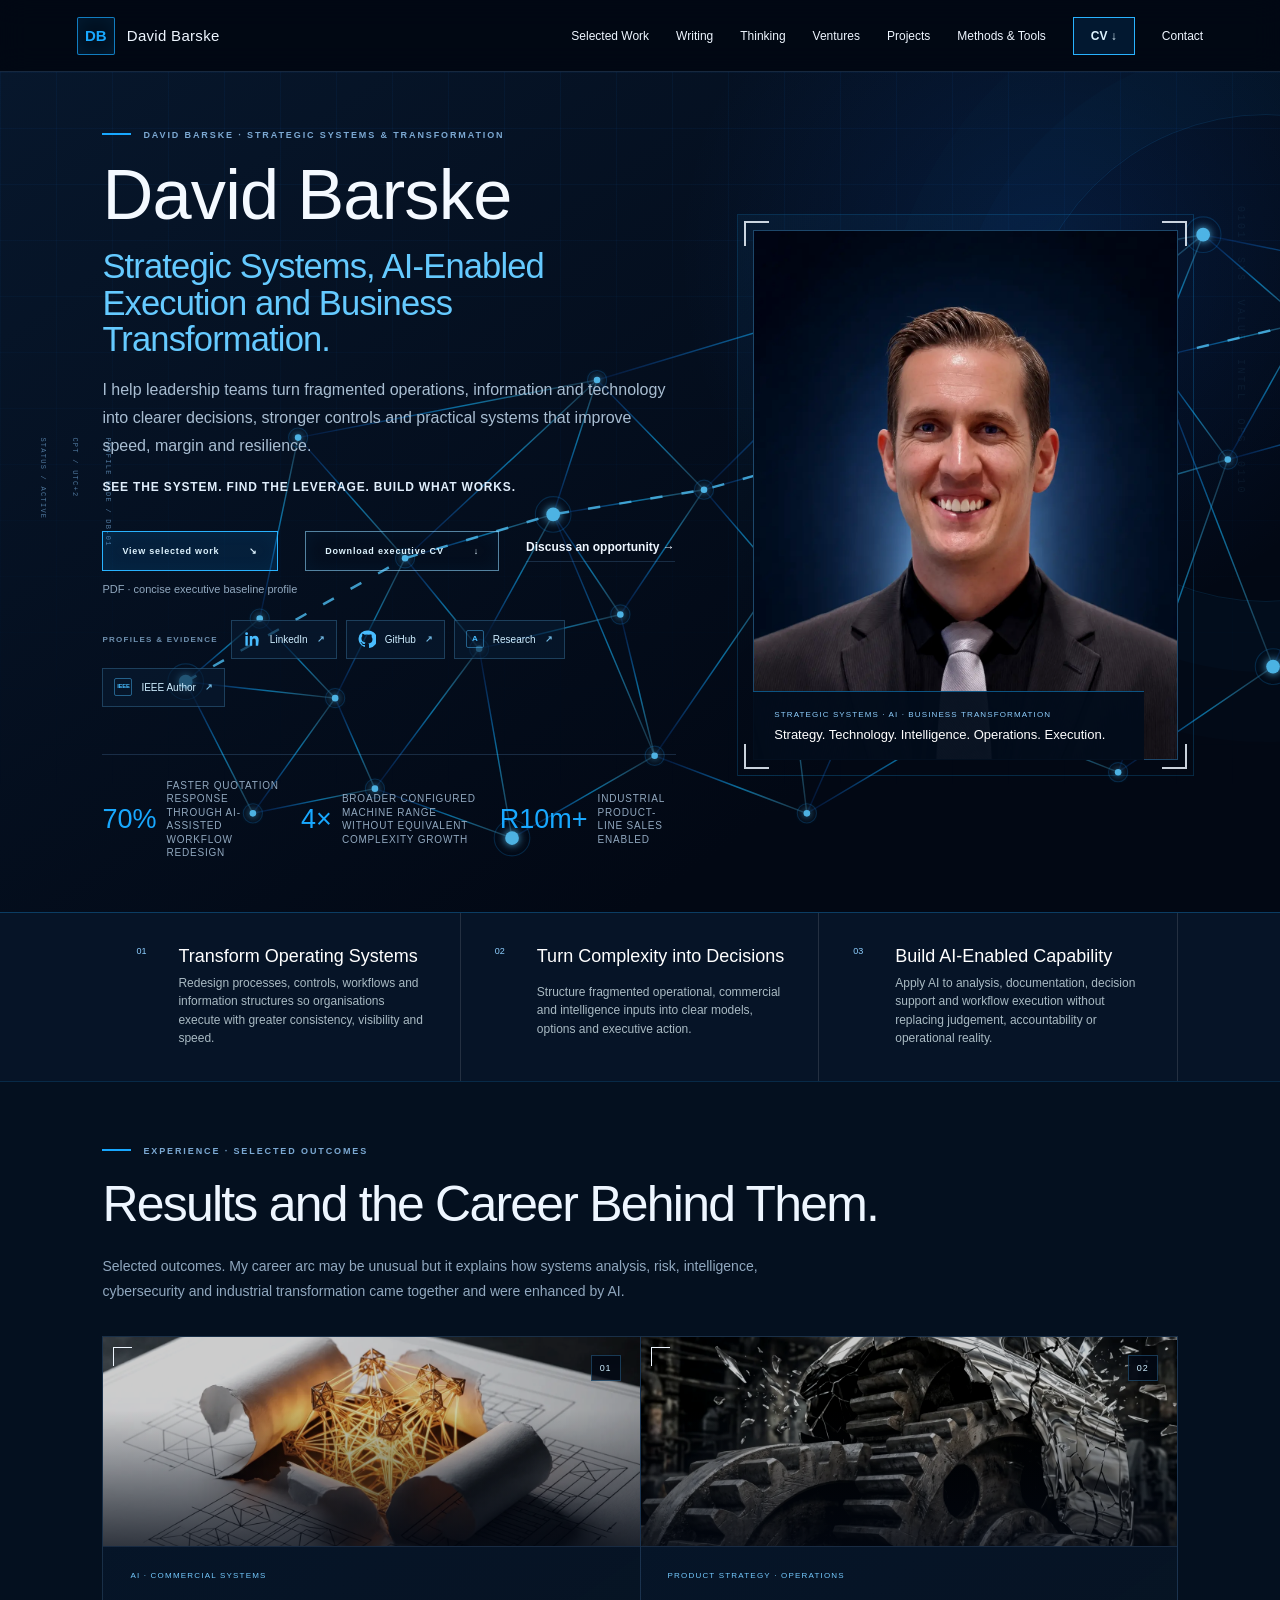
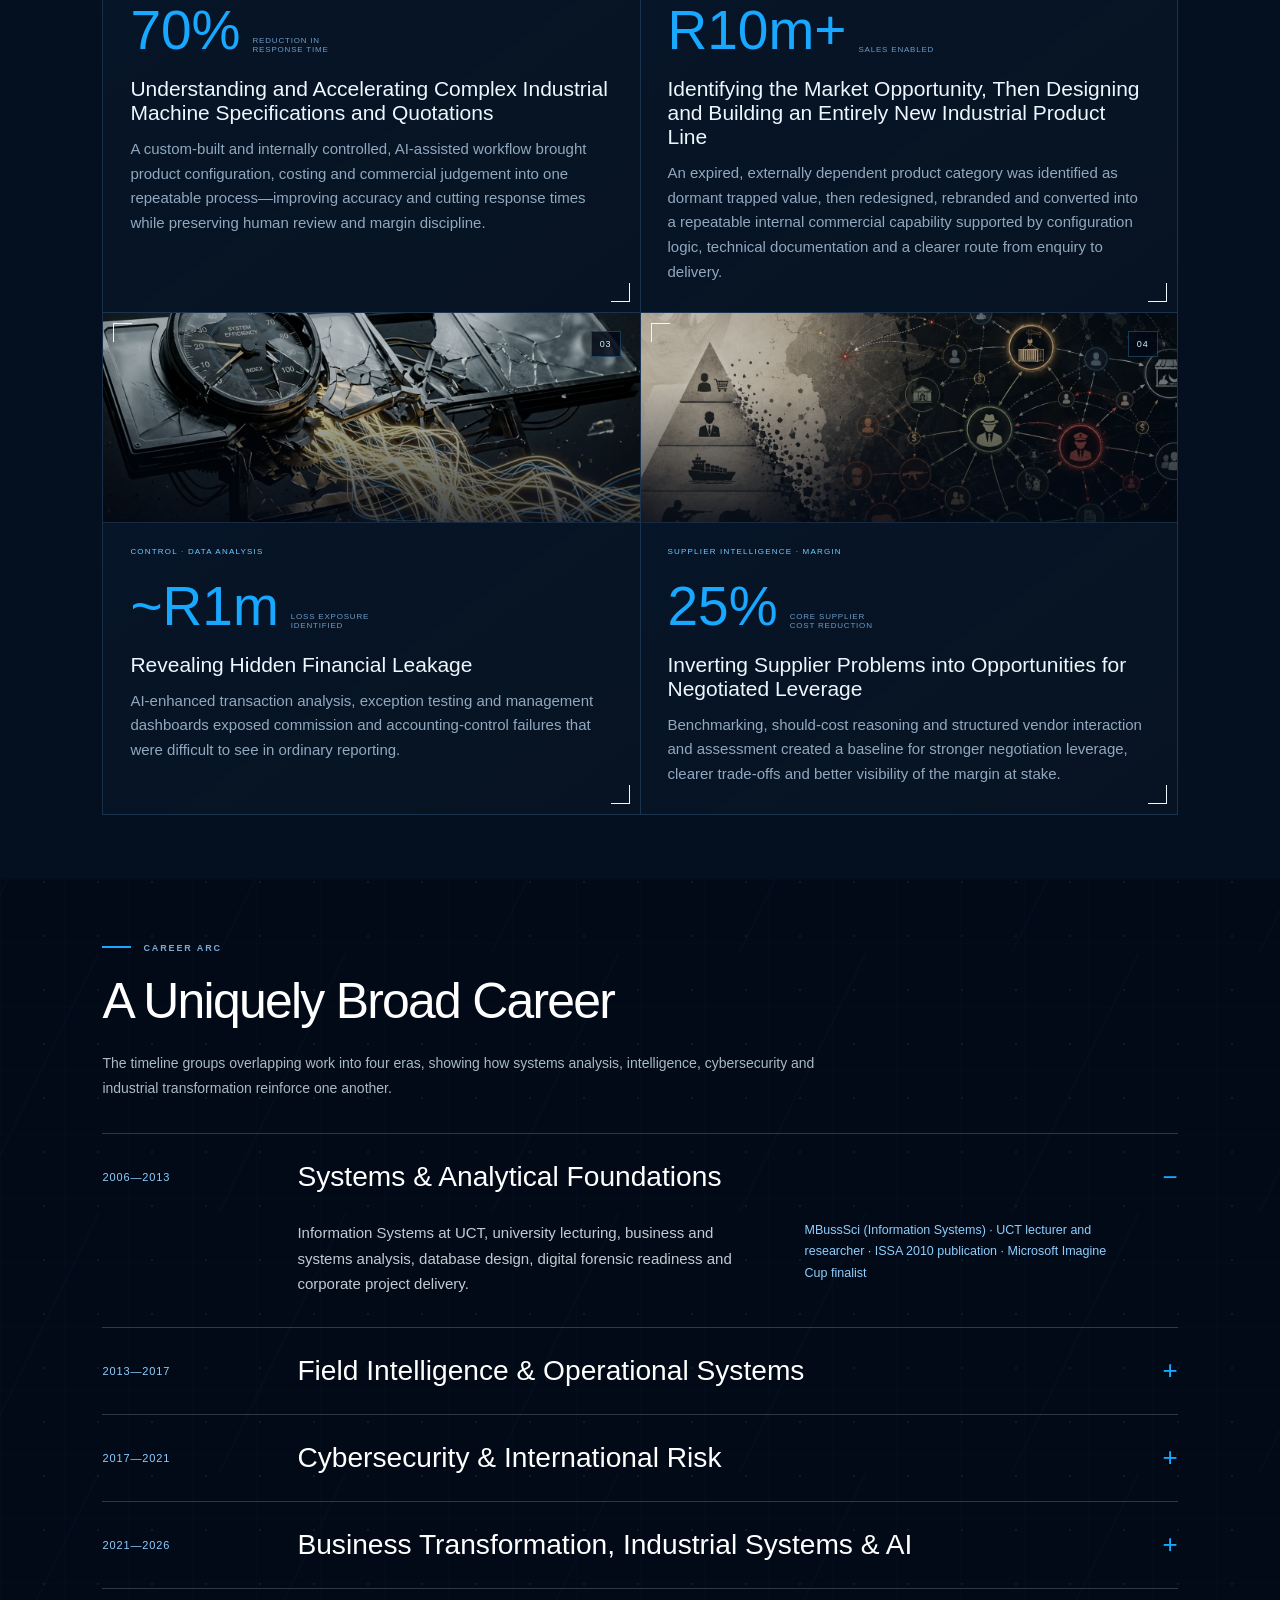
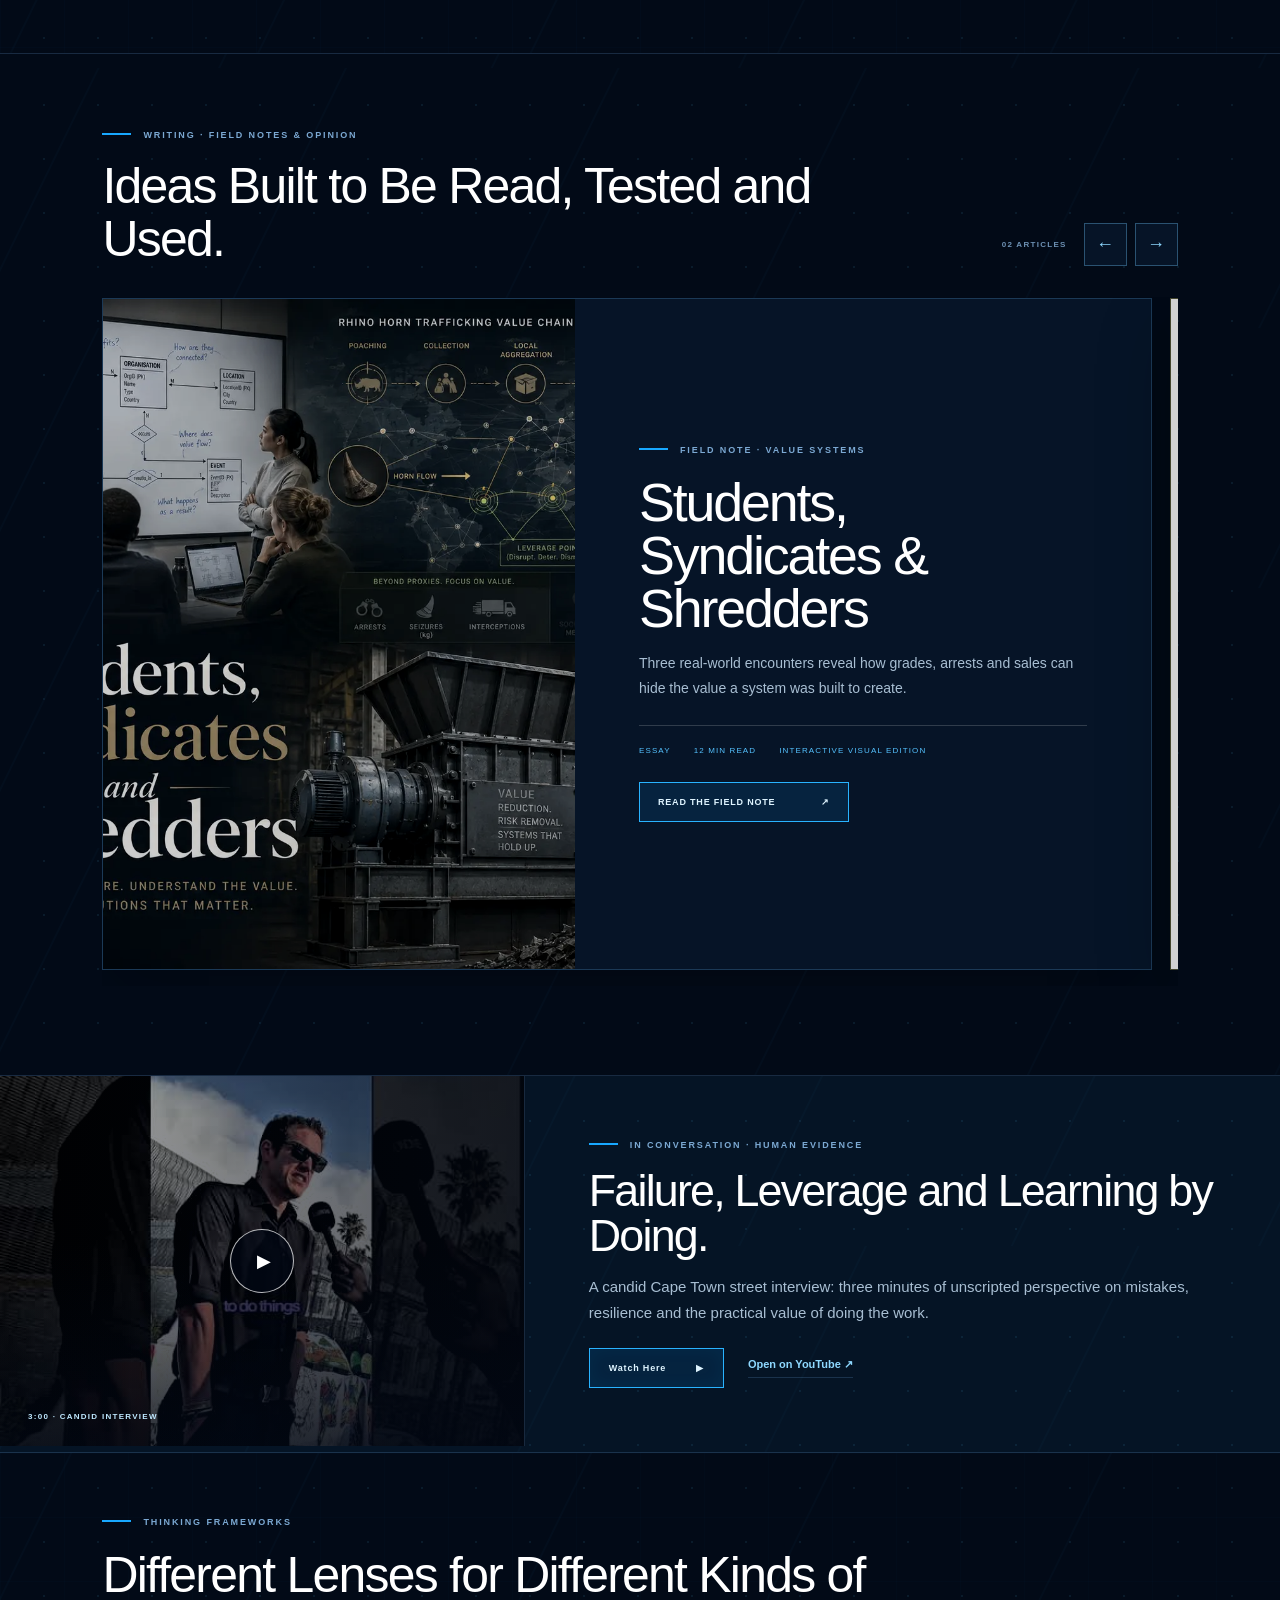
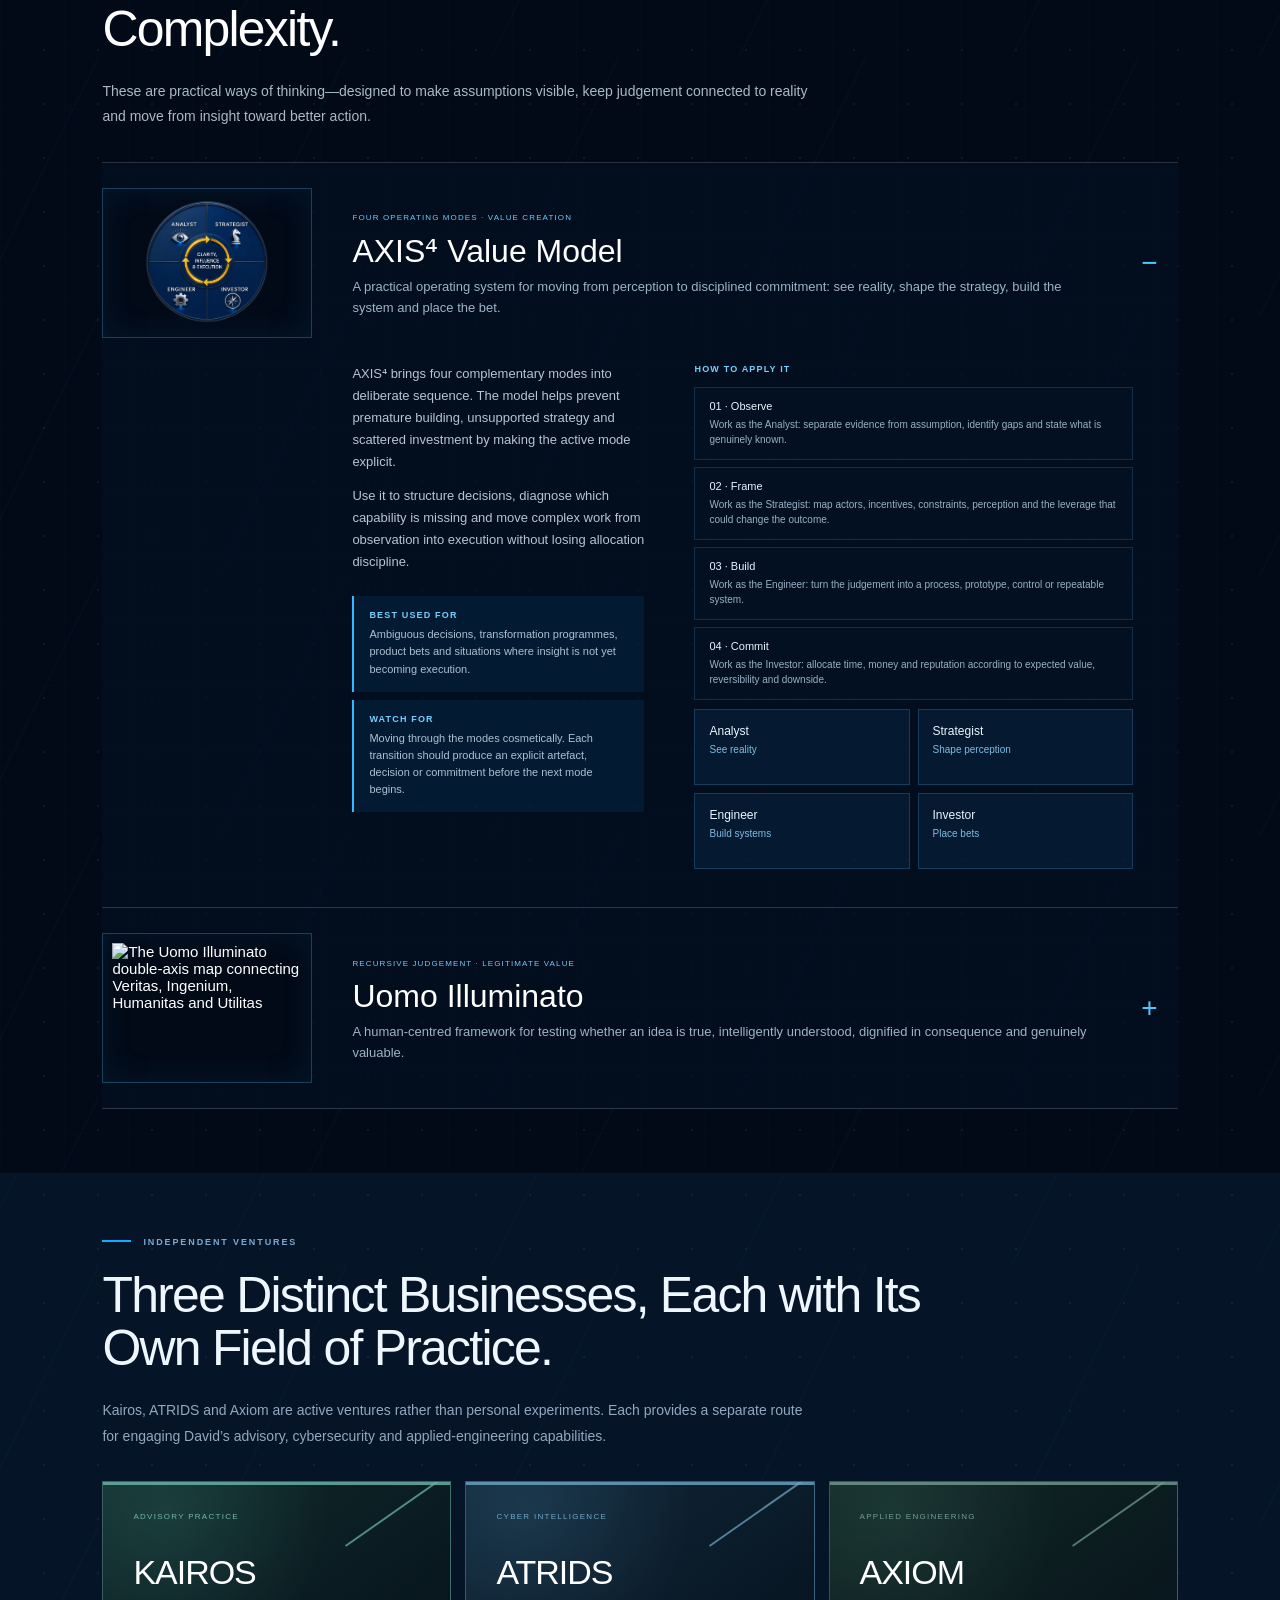
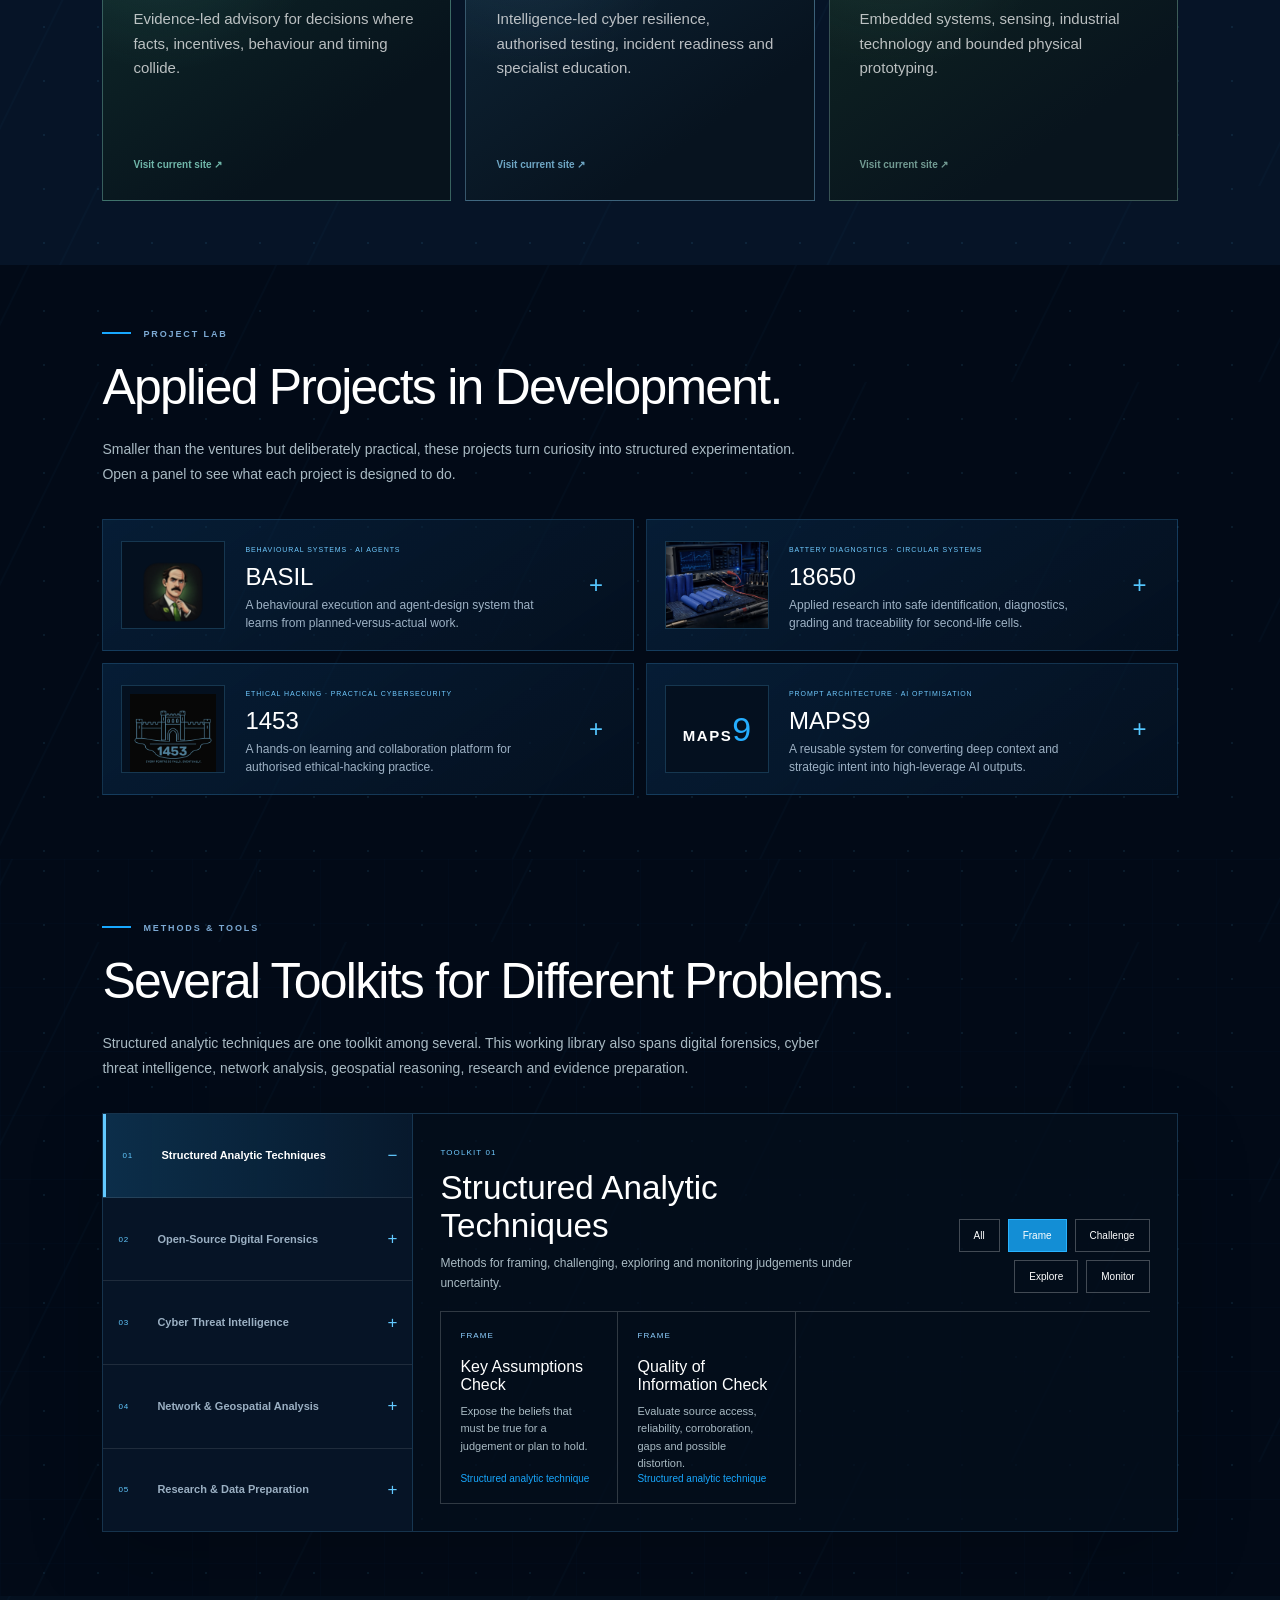
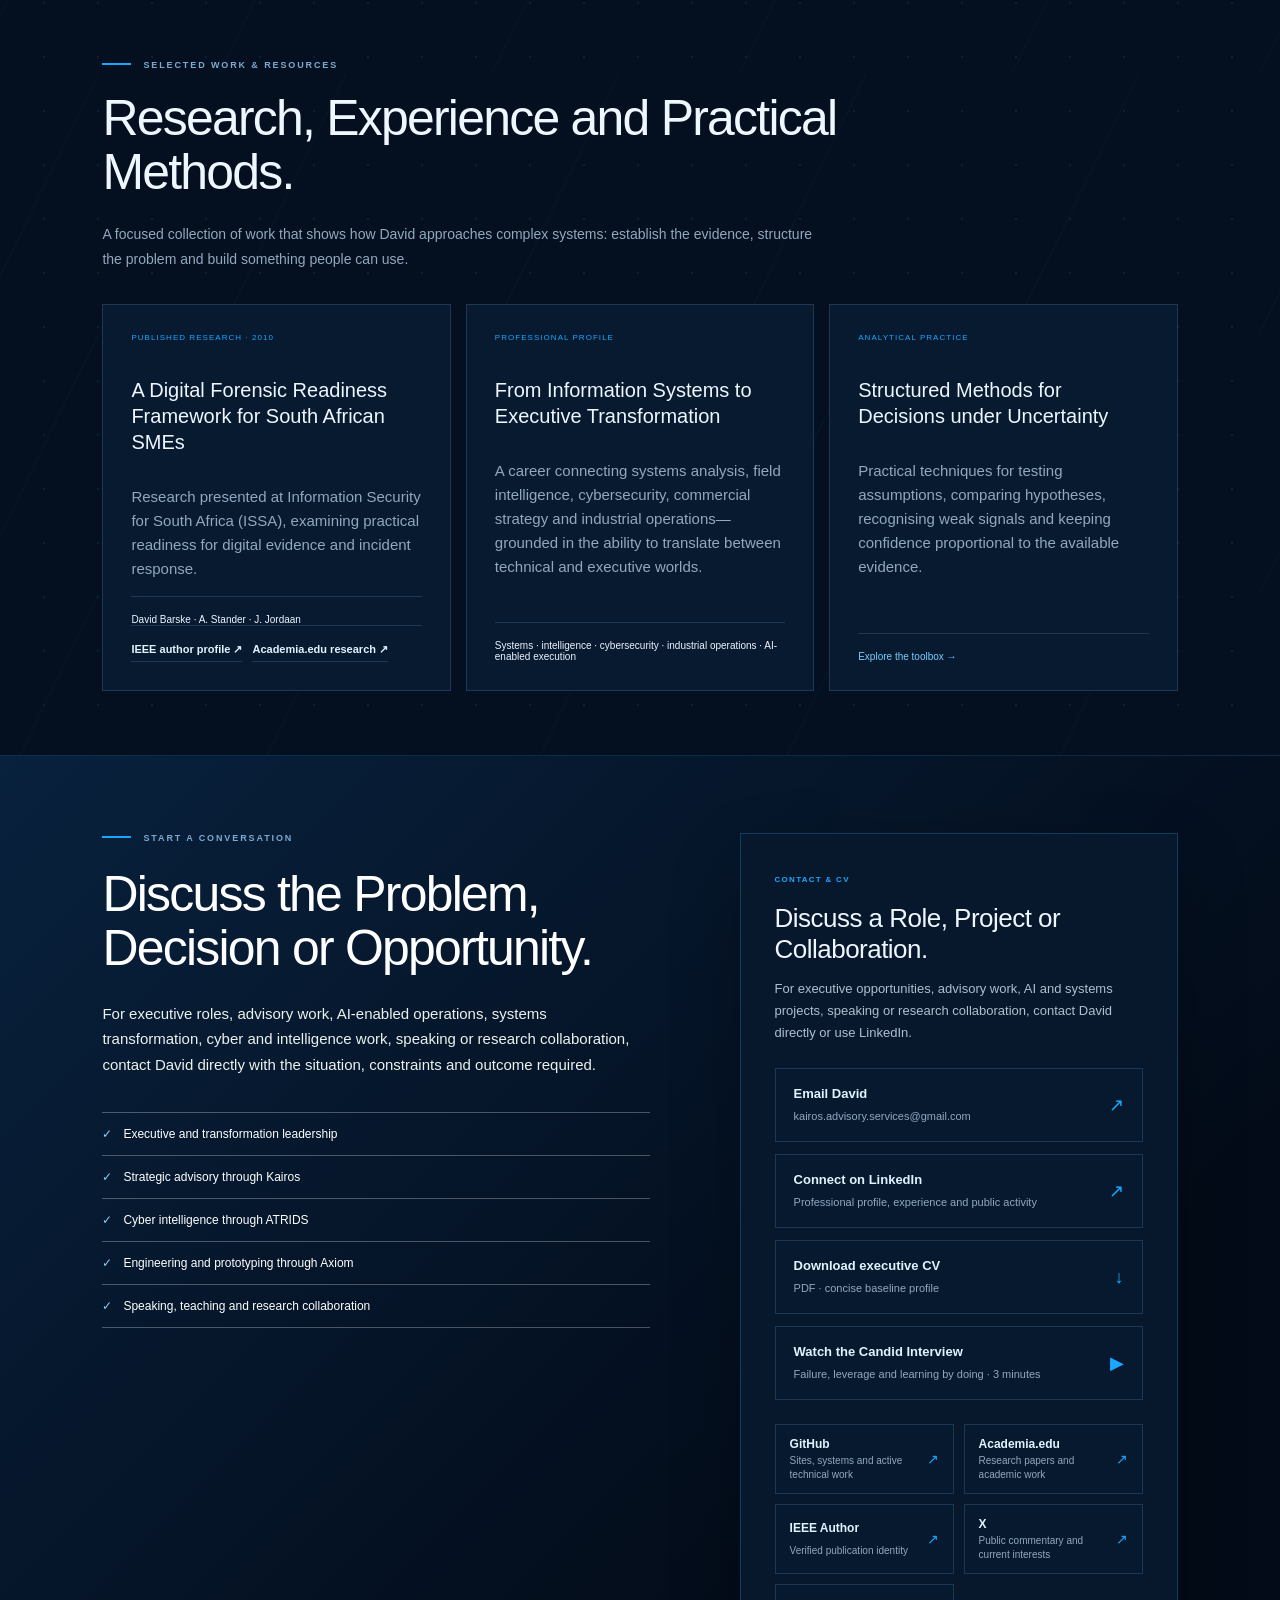
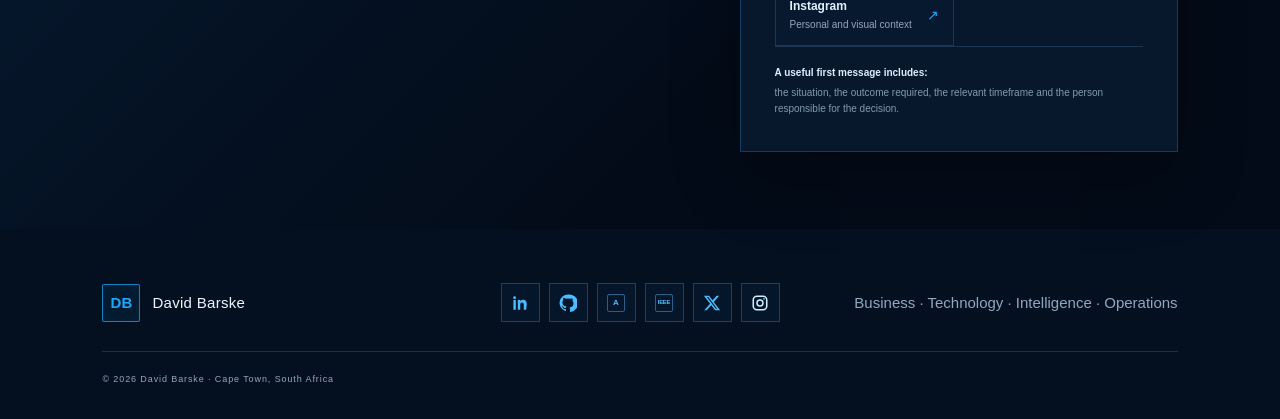
==== commit e4edec65: "Publish refined profile and article experience" ====
--- a/docs/index.html
+++ b/docs/index.html
@@ -1,2133 +1 @@
-<!DOCTYPE html>
-<html lang="en">
-  <head>
-    <meta charSet="utf-8"/>
-    <meta name="viewport" content="width=device-width, initial-scale=1"/>
-    <link rel="preload" as="image" href="./david-barske-blue.webp" fetchPriority="high"/>
-    <link rel="stylesheet" href="./assets/css/profile-original.css">
-    <title>
-      David Barske | Strategic Systems, AI &amp; Business Transformation
-    </title>
-    <meta name="description" content="David Barske is a strategic systems, AI and business transformation specialist working across operations, information architecture, intelligence, cybersecurity and executive decision support."/>
-    <meta name="robots" content="index, follow">
-    <link rel="canonical" href="https://davidbarske.github.io/Profile/"/>
-    <meta property="og:title" content="David Barske | Strategic Systems, AI &amp; Business Transformation"/>
-    <meta property="og:description" content="Turning fragmented operations, information and technology into clearer decisions, stronger systems and executable value."/>
-    <meta property="og:type" content="website"/>
-    <meta property="og:url" content="https://davidbarske.github.io/Profile/"/>
-    <meta property="og:image" content="https://davidbarske.github.io/Profile/david-barske-blue.webp"/>
-    <meta name="twitter:card" content="summary_large_image"/>
-    <meta name="twitter:title" content="David Barske | Strategic Systems, AI &amp; Business Transformation"/>
-    <meta name="twitter:description" content="Turning fragmented operations, information and technology into clearer decisions, stronger systems and executable value."/>
-    <meta name="twitter:image" content="https://davidbarske.github.io/Profile/david-barske-blue.webp"/>
-    <meta name="twitter:creator" content="@davidbarske"/>
-    <meta name="author" content="David Barske"/>
-
-    <script type="application/ld+json">
-      {
-        "@context": "https://schema.org",
-        "@type": "Person",
-        "name": "David Barske",
-        "url": "https://davidbarske.github.io/Profile/",
-        "image": "https://davidbarske.github.io/Profile/david-barske-blue.webp",
-        "jobTitle": "Strategic Systems, AI and Business Transformation Specialist",
-        "address": {
-          "@type": "PostalAddress",
-          "addressLocality": "Cape Town",
-          "addressCountry": "ZA"
-        },
-        "sameAs": [
-          "https://www.linkedin.com/in/david-barske-sa/",
-          "https://github.com/davidbarske",
-          "https://uct.academia.edu/DavidBarske",
-          "https://ieeexplore.ieee.org/author/38193956600",
-          "https://x.com/davidbarske",
-          "https://www.instagram.com/davidbarske/",
-          "https://www.youtube.com/shorts/T9wILvRZG7Y"
-        ]
-      }
-    </script>
-
-    <!-- Local typography and readability overrides -->
-    <style>
-        body {
-          font-size: 16px;
-          line-height: 1.65;
-        }
-        nav {
-          font-size: 13px;
-        }
-        .eyebrow {
-          font-size: 11px !important;
-          line-height: 1.4;
-        }
-        .hero h1 > small {
-          max-width: 780px;
-          font-size: clamp(27px, 2.9vw, 42px);
-          line-height: 1.08;
-        }
-        .lead {
-          max-width: 720px;
-          font-size: clamp(16px, 1.3vw, 19px);
-          line-height: 1.7;
-        }
-        .signature-line {
-          font-size: 13px;
-          line-height: 1.5;
-        }
-        .primary-button,
-        .text-link {
-          font-size: 12px;
-        }
-        .public-links-label {
-          font-size: 10px;
-        }
-        .social-link {
-          font-size: 12px;
-        }
-        .social-link b {
-          font-size: 11px;
-        }
-        .proof-row strong {
-          font-size: 30px;
-        }
-        .proof-row span {
-          font-size: 12px;
-          line-height: 1.45;
-        }
-        .operating-model small {
-          font-size: 11px;
-        }
-        .operating-model strong {
-          font-size: 20px;
-          line-height: 1.25;
-        }
-        .operating-model span {
-          font-size: 13px;
-          line-height: 1.6;
-        }
-        .section-intro > p:not(.eyebrow),
-        .featured-copy > p:not(.eyebrow),
-        .framework > button p,
-        .framework-copy p {
-          font-size: 14px;
-        }
-        .featured-meta,
-        .framework > button > div:nth-child(2) > small {
-          font-size: 10px;
-        }
-        .hero-telemetry {
-          font-size: 9px;
-        }
-
-        /* CV and professional-contact conversion layer */
-        .nav-cv {
-          color: #dff4ff;
-          background: rgba(15, 139, 236, .13);
-          border: 1px solid #29b3ff;
-          padding: 11px 17px;
-          font-weight: 700;
-        }
-
-        .nav-cv:hover {
-          color: #020814;
-          background: #149fe9;
-        }
-
-        .cv-button {
-          background: transparent;
-          border-color: rgba(142, 216, 255, .58);
-        }
-
-        .cv-button:hover {
-          color: #020814;
-          background: #8ed8ff;
-        }
-
-        .contact-action-list {
-          display: grid;
-          gap: 12px;
-          margin: 24px 0;
-        }
-
-        .contact-action {
-          display: grid;
-          grid-template-columns: 1fr auto;
-          gap: 6px 20px;
-          align-items: center;
-          min-height: 74px;
-          padding: 16px 18px;
-          border: 1px solid var(--line);
-          background: rgba(7, 27, 49, .62);
-          transition: background .2s, border-color .2s, transform .2s;
-        }
-
-        .contact-action:hover {
-          background: rgba(21, 130, 205, .20);
-          border-color: #61caff;
-          transform: translateY(-2px);
-        }
-
-        .contact-action span {
-          color: #dff4ff;
-          font-size: 13px;
-          font-weight: 700;
-        }
-
-        .contact-action small {
-          grid-column: 1;
-          color: var(--muted);
-          font-size: 11px;
-          line-height: 1.45;
-        }
-
-        .contact-action b {
-          grid-column: 2;
-          grid-row: 1 / 3;
-          color: var(--rust);
-          font-size: 18px;
-          font-weight: 400;
-        }
-
-        .download-note {
-          color: var(--muted);
-          margin: 10px 0 0;
-          font-size: 11px;
-          line-height: 1.5;
-        }
-
-        .profile-mark {
-          color: #49bdff;
-          border: 1px solid rgba(73, 189, 255, .45);
-          border-radius: 2px;
-          display: inline-grid;
-          place-items: center;
-          flex: 0 0 18px;
-          min-width: 18px;
-          height: 18px;
-          margin: 0;
-          font-size: 8px;
-          font-style: normal;
-          font-weight: 800;
-          line-height: 1;
-        }
-
-        .profile-mark.ieee {
-          font-size: 5.8px;
-          letter-spacing: -.04em;
-        }
-
-        .profile-directory {
-          display: grid;
-          grid-template-columns: repeat(2, minmax(0, 1fr));
-          gap: 10px;
-          margin-top: 24px;
-        }
-
-        .profile-directory a {
-          display: grid;
-          grid-template-columns: auto 1fr auto;
-          grid-template-rows: auto auto;
-          gap: 3px 11px;
-          align-items: center;
-          min-height: 62px;
-          padding: 12px 14px;
-          border: 1px solid var(--line);
-          background: rgba(7, 27, 49, .48);
-          transition: background .2s, border-color .2s, transform .2s;
-        }
-
-        .profile-directory a:hover {
-          background: rgba(21, 130, 205, .18);
-          border-color: #61caff;
-          transform: translateY(-2px);
-        }
-
-        .profile-directory a > svg,
-        .profile-directory a > .profile-mark {
-          grid-row: 1 / 3;
-          width: 18px;
-          height: 18px;
-        }
-
-        .profile-directory a > svg {
-          fill: #49bdff;
-        }
-
-        .profile-directory strong {
-          color: #dff4ff;
-          font-size: 12px;
-          font-weight: 700;
-        }
-
-        .profile-directory small {
-          color: var(--muted);
-          font-size: 10px;
-          line-height: 1.35;
-        }
-
-        .profile-directory b {
-          grid-column: 3;
-          grid-row: 1 / 3;
-          color: var(--rust);
-          font-size: 14px;
-          font-weight: 400;
-        }
-
-        .evidence-links {
-          display: flex;
-          flex-wrap: wrap;
-          gap: 10px;
-          margin-top: 18px;
-        }
-
-        .evidence-links a {
-          color: #dff4ff;
-          border-bottom: 1px solid var(--line);
-          padding-bottom: 5px;
-          font-size: 11px;
-          font-weight: 700;
-        }
-
-        .evidence-links a:hover {
-          color: var(--rust);
-          border-color: var(--rust);
-        }
-
-        @media (max-width: 760px) {
-          body {
-            font-size: 15px;
-          }
-          .hero h1 > small {
-            font-size: clamp(25px, 8vw, 34px);
-          }
-          .lead {
-            font-size: 16px;
-          }
-          .proof-row span,
-          .operating-model span {
-            font-size: 13px;
-          }
-          .hero-telemetry {
-            display: none;
-          }
-          .profile-directory {
-            grid-template-columns: 1fr;
-          }
-        }
-    </style>
-    <script src="./assets/js/profile.js" defer>
-    </script>
-  </head>
-  <body>
-    <main id="main-content">
-      <a class="skip-link" href="#top">
-        Skip to profile content
-      </a>
-      <header class="site-header">
-        <a class="brand" href="#top" aria-label="David Barske home">
-          <span>
-            DB
-          </span>
-          <b>
-            David Barske
-          </b>
-        </a>
-        <button class="menu-toggle" type="button" aria-expanded="false" aria-controls="primary-navigation">
-          <span aria-hidden="true">
-            ☰
-          </span>
-          <b>
-            Menu
-          </b>
-        </button>
-        <!-- Primary navigation -->
-        <nav id="primary-navigation" aria-label="Primary navigation">
-          <a href="#experience">
-            Selected Work
-          </a>
-          <a href="#articles">
-            Writing
-          </a>
-          <a href="#thinking">
-            Thinking
-          </a>
-          <a href="#ventures">
-            Ventures
-          </a>
-          <a href="#projects">
-            Projects
-          </a>
-          <a href="#toolbox">
-            Methods &amp; Tools
-          </a>
-          <a
-            class="nav-cv"
-            href="./assets/downloads/David_Barske_Executive_CV.pdf"
-            download
-            type="application/pdf"
-            data-track="cv_download"
-            data-track-location="header"
-          >
-            CV ↓
-          </a>
-          <a href="#contact">
-            Contact
-          </a>
-        </nav>
-      </header>
-      <section class="hero" id="top">
-        <div class="technical-field" aria-hidden="true">
-          <svg viewBox="0 0 1000 600" preserveAspectRatio="xMidYMid slice">
-            <defs>
-              <linearGradient id="network-line" x1="0" x2="1">
-                <stop offset="0" stop-color="#1269ff" stop-opacity="0.12">
-                </stop>
-                <stop offset="0.55" stop-color="#12b7ff" stop-opacity="0.65">
-                </stop>
-                <stop offset="1" stop-color="#69d7ff" stop-opacity="0.2">
-                </stop>
-              </linearGradient>
-              <filter id="node-glow" x="-200%" y="-200%" width="400%" height="400%">
-                <feGaussianBlur stdDeviation="3" result="blur">
-                </feGaussianBlur>
-                <feMerge>
-                  <feMergeNode in="blur">
-                  </feMergeNode>
-                  <feMergeNode in="SourceGraphic">
-                  </feMergeNode>
-                </feMerge>
-              </filter>
-            </defs>
-            <g class="network-lines">
-              <line x1="38" y1="414" x2="92" y2="368">
-              </line>
-              <line x1="38" y1="414" x2="147" y2="426">
-              </line>
-              <line x1="38" y1="414" x2="87" y2="510">
-              </line>
-              <line x1="92" y1="368" x2="147" y2="426">
-              </line>
-              <line x1="92" y1="368" x2="120" y2="236">
-              </line>
-              <line x1="147" y1="426" x2="198" y2="324">
-              </line>
-              <line x1="147" y1="426" x2="87" y2="510">
-              </line>
-              <line x1="147" y1="426" x2="176" y2="492">
-              </line>
-              <line x1="198" y1="324" x2="252" y2="390">
-              </line>
-              <line x1="198" y1="324" x2="306" y2="292">
-              </line>
-              <line x1="198" y1="324" x2="120" y2="236">
-              </line>
-              <line x1="252" y1="390" x2="306" y2="292">
-              </line>
-              <line x1="252" y1="390" x2="355" y2="365">
-              </line>
-              <line x1="252" y1="390" x2="176" y2="492">
-              </line>
-              <line x1="252" y1="390" x2="276" y2="528">
-              </line>
-              <line x1="306" y1="292" x2="355" y2="365">
-              </line>
-              <line x1="306" y1="292" x2="416" y2="274">
-              </line>
-              <line x1="306" y1="292" x2="338" y2="194">
-              </line>
-              <line x1="355" y1="365" x2="416" y2="274">
-              </line>
-              <line x1="355" y1="365" x2="380" y2="468">
-              </line>
-              <line x1="416" y1="274" x2="470" y2="337">
-              </line>
-              <line x1="416" y1="274" x2="524" y2="244">
-              </line>
-              <line x1="416" y1="274" x2="338" y2="194">
-              </line>
-              <line x1="470" y1="337" x2="524" y2="244">
-              </line>
-              <line x1="470" y1="337" x2="580" y2="308">
-              </line>
-              <line x1="470" y1="337" x2="380" y2="468">
-              </line>
-              <line x1="470" y1="337" x2="491" y2="510">
-              </line>
-              <line x1="524" y1="244" x2="580" y2="308">
-              </line>
-              <line x1="524" y1="244" x2="635" y2="205">
-              </line>
-              <line x1="524" y1="244" x2="565" y2="126">
-              </line>
-              <line x1="580" y1="308" x2="635" y2="205">
-              </line>
-              <line x1="580" y1="308" x2="684" y2="285">
-              </line>
-              <line x1="580" y1="308" x2="491" y2="510">
-              </line>
-              <line x1="580" y1="308" x2="612" y2="438">
-              </line>
-              <line x1="635" y1="205" x2="684" y2="285">
-              </line>
-              <line x1="635" y1="205" x2="744" y2="178">
-              </line>
-              <line x1="635" y1="205" x2="565" y2="126">
-              </line>
-              <line x1="684" y1="285" x2="744" y2="178">
-              </line>
-              <line x1="684" y1="285" x2="798" y2="252">
-              </line>
-              <line x1="684" y1="285" x2="612" y2="438">
-              </line>
-              <line x1="744" y1="178" x2="798" y2="252">
-              </line>
-              <line x1="744" y1="178" x2="854" y2="152">
-              </line>
-              <line x1="744" y1="178" x2="780" y2="88">
-              </line>
-              <line x1="798" y1="252" x2="854" y2="152">
-              </line>
-              <line x1="798" y1="252" x2="913" y2="220">
-              </line>
-              <line x1="798" y1="252" x2="718" y2="480">
-              </line>
-              <line x1="854" y1="152" x2="913" y2="220">
-              </line>
-              <line x1="854" y1="152" x2="966" y2="126">
-              </line>
-              <line x1="854" y1="152" x2="780" y2="88">
-              </line>
-              <line x1="913" y1="220" x2="966" y2="126">
-              </line>
-              <line x1="913" y1="220" x2="831" y2="403">
-              </line>
-              <line x1="913" y1="220" x2="910" y2="326">
-              </line>
-              <line x1="87" y1="510" x2="176" y2="492">
-              </line>
-              <line x1="176" y1="492" x2="276" y2="528">
-              </line>
-              <line x1="276" y1="528" x2="380" y2="468">
-              </line>
-              <line x1="380" y1="468" x2="491" y2="510">
-              </line>
-              <line x1="491" y1="510" x2="612" y2="438">
-              </line>
-              <line x1="612" y1="438" x2="718" y2="480">
-              </line>
-              <line x1="718" y1="480" x2="831" y2="403">
-              </line>
-              <line x1="831" y1="403" x2="940" y2="452">
-              </line>
-              <line x1="831" y1="403" x2="910" y2="326">
-              </line>
-              <line x1="940" y1="452" x2="910" y2="326">
-              </line>
-              <line x1="120" y1="236" x2="338" y2="194">
-              </line>
-              <line x1="338" y1="194" x2="565" y2="126">
-              </line>
-              <line x1="565" y1="126" x2="780" y2="88">
-              </line>
-              <line x1="780" y1="88" x2="966" y2="126">
-              </line>
-              <line x1="910" y1="326" x2="940" y2="452">
-              </line>
-              <line x1="198" y1="324" x2="338" y2="194">
-              </line>
-              <line x1="416" y1="274" x2="565" y2="126">
-              </line>
-              <line x1="635" y1="205" x2="780" y2="88">
-              </line>
-              <line x1="854" y1="152" x2="910" y2="326">
-              </line>
-              <line x1="306" y1="292" x2="380" y2="468">
-              </line>
-              <line x1="524" y1="244" x2="612" y2="438">
-              </line>
-              <line x1="744" y1="178" x2="831" y2="403">
-              </line>
-            </g>
-            <polyline class="signal-path" points="38,414 198,324 306,292 416,274 524,244 635,205 744,178 854,152 966,126">
-            </polyline>
-            <g class="network-nodes">
-              <g>
-                <circle cx="38" cy="414" r="5">
-                </circle>
-                <circle class="node-halo" cx="38" cy="414" r="13">
-                </circle>
-              </g>
-              <g>
-                <circle cx="92" cy="368" r="2.4">
-                </circle>
-                <circle class="node-halo" cx="92" cy="368" r="7">
-                </circle>
-              </g>
-              <g>
-                <circle cx="147" cy="426" r="2.4">
-                </circle>
-                <circle class="node-halo" cx="147" cy="426" r="7">
-                </circle>
-              </g>
-              <g>
-                <circle cx="198" cy="324" r="2.4">
-                </circle>
-                <circle class="node-halo" cx="198" cy="324" r="7">
-                </circle>
-              </g>
-              <g>
-                <circle cx="252" cy="390" r="2.4">
-                </circle>
-                <circle class="node-halo" cx="252" cy="390" r="7">
-                </circle>
-              </g>
-              <g>
-                <circle cx="306" cy="292" r="5">
-                </circle>
-                <circle class="node-halo" cx="306" cy="292" r="13">
-                </circle>
-              </g>
-              <g>
-                <circle cx="355" cy="365" r="2.4">
-                </circle>
-                <circle class="node-halo" cx="355" cy="365" r="7">
-                </circle>
-              </g>
-              <g>
-                <circle cx="416" cy="274" r="2.4">
-                </circle>
-                <circle class="node-halo" cx="416" cy="274" r="7">
-                </circle>
-              </g>
-              <g>
-                <circle cx="470" cy="337" r="2.4">
-                </circle>
-                <circle class="node-halo" cx="470" cy="337" r="7">
-                </circle>
-              </g>
-              <g>
-                <circle cx="524" cy="244" r="2.4">
-                </circle>
-                <circle class="node-halo" cx="524" cy="244" r="7">
-                </circle>
-              </g>
-              <g>
-                <circle cx="580" cy="308" r="5">
-                </circle>
-                <circle class="node-halo" cx="580" cy="308" r="13">
-                </circle>
-              </g>
-              <g>
-                <circle cx="635" cy="205" r="2.4">
-                </circle>
-                <circle class="node-halo" cx="635" cy="205" r="7">
-                </circle>
-              </g>
-              <g>
-                <circle cx="684" cy="285" r="2.4">
-                </circle>
-                <circle class="node-halo" cx="684" cy="285" r="7">
-                </circle>
-              </g>
-              <g>
-                <circle cx="744" cy="178" r="2.4">
-                </circle>
-                <circle class="node-halo" cx="744" cy="178" r="7">
-                </circle>
-              </g>
-              <g>
-                <circle cx="798" cy="252" r="2.4">
-                </circle>
-                <circle class="node-halo" cx="798" cy="252" r="7">
-                </circle>
-              </g>
-              <g>
-                <circle cx="854" cy="152" r="5">
-                </circle>
-                <circle class="node-halo" cx="854" cy="152" r="13">
-                </circle>
-              </g>
-              <g>
-                <circle cx="913" cy="220" r="2.4">
-                </circle>
-                <circle class="node-halo" cx="913" cy="220" r="7">
-                </circle>
-              </g>
-              <g>
-                <circle cx="966" cy="126" r="2.4">
-                </circle>
-                <circle class="node-halo" cx="966" cy="126" r="7">
-                </circle>
-              </g>
-              <g>
-                <circle cx="87" cy="510" r="2.4">
-                </circle>
-                <circle class="node-halo" cx="87" cy="510" r="7">
-                </circle>
-              </g>
-              <g>
-                <circle cx="176" cy="492" r="2.4">
-                </circle>
-                <circle class="node-halo" cx="176" cy="492" r="7">
-                </circle>
-              </g>
-              <g>
-                <circle cx="276" cy="528" r="5">
-                </circle>
-                <circle class="node-halo" cx="276" cy="528" r="13">
-                </circle>
-              </g>
-              <g>
-                <circle cx="380" cy="468" r="2.4">
-                </circle>
-                <circle class="node-halo" cx="380" cy="468" r="7">
-                </circle>
-              </g>
-              <g>
-                <circle cx="491" cy="510" r="2.4">
-                </circle>
-                <circle class="node-halo" cx="491" cy="510" r="7">
-                </circle>
-              </g>
-              <g>
-                <circle cx="612" cy="438" r="2.4">
-                </circle>
-                <circle class="node-halo" cx="612" cy="438" r="7">
-                </circle>
-              </g>
-              <g>
-                <circle cx="718" cy="480" r="2.4">
-                </circle>
-                <circle class="node-halo" cx="718" cy="480" r="7">
-                </circle>
-              </g>
-              <g>
-                <circle cx="831" cy="403" r="5">
-                </circle>
-                <circle class="node-halo" cx="831" cy="403" r="13">
-                </circle>
-              </g>
-              <g>
-                <circle cx="940" cy="452" r="2.4">
-                </circle>
-                <circle class="node-halo" cx="940" cy="452" r="7">
-                </circle>
-              </g>
-              <g>
-                <circle cx="120" cy="236" r="2.4">
-                </circle>
-                <circle class="node-halo" cx="120" cy="236" r="7">
-                </circle>
-              </g>
-              <g>
-                <circle cx="338" cy="194" r="2.4">
-                </circle>
-                <circle class="node-halo" cx="338" cy="194" r="7">
-                </circle>
-              </g>
-              <g>
-                <circle cx="565" cy="126" r="2.4">
-                </circle>
-                <circle class="node-halo" cx="565" cy="126" r="7">
-                </circle>
-              </g>
-              <g>
-                <circle cx="780" cy="88" r="5">
-                </circle>
-                <circle class="node-halo" cx="780" cy="88" r="13">
-                </circle>
-              </g>
-              <g>
-                <circle cx="910" cy="326" r="2.4">
-                </circle>
-                <circle class="node-halo" cx="910" cy="326" r="7">
-                </circle>
-              </g>
-            </g>
-          </svg>
-        </div>
-        <div class="data-rain" aria-hidden="true">
-          0101 SYS VALUE INTEL OPS 0110
-        </div>
-        <div class="hero-telemetry" aria-hidden="true">
-          <span>
-            PROFILE NODE / DB-01
-          </span>
-          <span>
-            CPT / UTC+2
-          </span>
-          <span>
-            STATUS / ACTIVE
-          </span>
-        </div>
-        <!-- Hero positioning -->
-        <div class="hero-copy">
-          <p class="eyebrow">
-            DAVID BARSKE · STRATEGIC SYSTEMS &amp; TRANSFORMATION
-          </p>
-          <h1>
-            <span>
-              David Barske
-            </span>
-            <small>
-              Strategic systems, AI-enabled execution and business transformation.
-            </small>
-          </h1>
-          <p class="lead">
-            I help leadership teams turn fragmented operations, information and technology into clearer decisions, stronger controls and practical systems that improve speed, margin and resilience.
-          </p>
-          <p class="signature-line">
-            See the system. Find the leverage. Build what works.
-          </p>
-          <div class="hero-actions">
-            <a class="primary-button" href="#experience">
-              View selected work
-              <span>
-                ↘
-              </span>
-            </a>
-            <a
-              class="primary-button cv-button"
-              href="./assets/downloads/David_Barske_Executive_CV.pdf"
-              download
-              type="application/pdf"
-              data-track="cv_download"
-              data-track-location="hero"
-            >
-              Download executive CV
-              <span>
-                ↓
-              </span>
-            </a>
-            <a class="text-link" href="#contact">
-              Discuss an opportunity →
-            </a>
-          </div>
-          <p class="download-note">
-            PDF · concise executive baseline profile
-          </p>
-          <div class="public-links" aria-label="Professional profiles and research evidence">
-            <span class="public-links-label">
-              Profiles &amp; evidence
-            </span>
-            <a
-              class="social-link"
-              href="https://www.linkedin.com/in/david-barske-sa/"
-              target="_blank"
-              rel="me noopener noreferrer"
-              data-track="linkedin_click"
-              data-track-location="hero"
-              aria-label="View David Barske on LinkedIn (opens in a new tab)"
-            >
-              <svg viewBox="0 0 24 24" aria-hidden="true" focusable="false">
-                <path d="M6.4 8.1H3.2V21h3.2V8.1ZM4.8 3A1.9 1.9 0 1 0 4.8 6.8 1.9 1.9 0 0 0 4.8 3ZM21 13.6c0-3.9-2.1-5.8-4.9-5.8-2.3 0-3.3 1.2-3.8 2.1V8.1H9.1V21h3.2v-6.4c0-1.7.3-3.4 2.5-3.4 2.1 0 2.2 2 2.2 3.5V21h3.2l.8-7.4Z"></path>
-              </svg>
-              <span>LinkedIn</span>
-              <b aria-hidden="true">↗</b>
-            </a>
-            <a
-              class="social-link"
-              href="https://github.com/davidbarske"
-              target="_blank"
-              rel="me noopener noreferrer"
-              data-track="github_click"
-              data-track-location="hero"
-              aria-label="View David Barske on GitHub (opens in a new tab)"
-            >
-              <svg viewBox="0 0 24 24" aria-hidden="true" focusable="false">
-                <path d="M12 .7a11.3 11.3 0 0 0-3.6 22c.6.1.8-.3.8-.6v-2.2c-3.3.7-4-1.4-4-1.4-.5-1.3-1.3-1.7-1.3-1.7-1.1-.7.1-.7.1-.7 1.2.1 1.8 1.2 1.8 1.2 1.1 1.8 2.8 1.3 3.5 1 .1-.8.4-1.3.7-1.6-2.6-.3-5.4-1.3-5.4-5.6 0-1.2.4-2.2 1.2-3-.1-.3-.5-1.5.1-3 0 0 1-.3 3.1 1.2a10.7 10.7 0 0 1 5.7 0C16.8 6 18 6.2 18 6.2c.6 1.5.2 2.7.1 3 .8.8 1.2 1.8 1.2 3 0 4.3-2.8 5.3-5.4 5.6.4.4.8 1.1.8 2.2v3.3c0 .3.2.7.8.6A11.3 11.3 0 0 0 12 .7Z"></path>
-              </svg>
-              <span>GitHub</span>
-              <b aria-hidden="true">↗</b>
-            </a>
-            <a
-              class="social-link"
-              href="https://uct.academia.edu/DavidBarske"
-              target="_blank"
-              rel="me noopener noreferrer"
-              data-track="academia_click"
-              data-track-location="hero"
-              aria-label="View David Barske's research on Academia.edu (opens in a new tab)"
-            >
-              <i class="profile-mark" aria-hidden="true">A</i>
-              <span>Research</span>
-              <b aria-hidden="true">↗</b>
-            </a>
-            <a
-              class="social-link"
-              href="https://ieeexplore.ieee.org/author/38193956600"
-              target="_blank"
-              rel="me noopener noreferrer"
-              data-track="ieee_click"
-              data-track-location="hero"
-              aria-label="View David Barske's IEEE author profile (opens in a new tab)"
-            >
-              <i class="profile-mark ieee" aria-hidden="true">IEEE</i>
-              <span>IEEE Author</span>
-              <b aria-hidden="true">↗</b>
-            </a>
-          </div>
-          <div class="proof-row" aria-label="Selected professional outcomes">
-            <div>
-              <strong>
-                70%
-              </strong>
-              <span>
-                Faster quotation response through AI-assisted workflow redesign
-              </span>
-            </div>
-            <div>
-              <strong>
-                4×
-              </strong>
-              <span>
-                Broader configured machine range without equivalent complexity growth
-              </span>
-            </div>
-            <div>
-              <strong>
-                R10m+
-              </strong>
-              <span>
-                Industrial product-line sales enabled
-              </span>
-            </div>
-          </div>
-        </div>
-        <figure class="portrait-card">
-          <span class="frame-corner top-left" aria-hidden="true">
-          </span>
-          <span class="frame-corner top-right" aria-hidden="true">
-          </span>
-          <span class="frame-corner bottom-left" aria-hidden="true">
-          </span>
-          <span class="frame-corner bottom-right" aria-hidden="true">
-          </span>
-          <div class="portrait-frame">
-            <img src="./david-barske-blue.webp" alt="Portrait of David Barske" width="1122" height="1402" fetchPriority="high"/>
-          </div>
-          <figcaption>
-            <small>
-              STRATEGIC SYSTEMS · AI · BUSINESS TRANSFORMATION
-            </small>
-            <strong>
-              Strategy. Technology. Intelligence. Operations. Execution.
-            </strong>
-          </figcaption>
-        </figure>
-      </section>
-      <!-- Core capability proposition -->
-      <section class="operating-model" aria-label="Core areas of work">
-        <div>
-          <small>
-            01
-          </small>
-          <strong>
-            Transform operating systems
-          </strong>
-          <span>
-            Redesign processes, controls, workflows and information structures so organisations execute with greater consistency, visibility and speed.
-          </span>
-        </div>
-        <div>
-          <small>
-            02
-          </small>
-          <strong>
-            Turn complexity into decisions
-          </strong>
-          <span>
-            Structure fragmented operational, commercial and intelligence inputs into clear models, options and executive action.
-          </span>
-        </div>
-        <div>
-          <small>
-            03
-          </small>
-          <strong>
-            Build AI-enabled capability
-          </strong>
-          <span>
-            Apply AI to analysis, documentation, decision support and workflow execution without replacing judgement, accountability or operational reality.
-          </span>
-        </div>
-      </section>
-      <!-- Selected work and career -->
-      <div class="experience-group" id="experience">
-        <section class="section selected-work">
-          <div class="section-intro">
-            <p class="eyebrow">
-              EXPERIENCE · SELECTED OUTCOMES
-            </p>
-            <h2>
-              Results first, then the career that enabled them.
-            </h2>
-            <p>
-              Selected outcomes. My career arc may be unusual but it explains how systems analysis, risk, intelligence, cybersecurity and industrial transformation came together and were enhanced by AI.
-            </p>
-          </div>
-          <div class="outcome-grid">
-            <article class="outcome-card">
-              <div class="outcome-image">
-                <img src="./outcomes/quoting.webp" alt="Technical drawings and a connected digital model representing an engineering quotation workflow" width="1400" height="900" loading="lazy" decoding="async"/>
-                <span class="card-number">
-                  0
-                  <!-- -->
-                  1
-                </span>
-              </div>
-              <div class="outcome-body">
-                <small class="case-category">
-                  AI · COMMERCIAL SYSTEMS
-                </small>
-                <div class="metric">
-                  <strong>
-                    70%
-                  </strong>
-                  <small>
-                    reduction in response time
-                  </small>
-                </div>
-                <h3>
-                  Understanding and Accelerating Complex Industrial Machine Specifications and Quotations
-                </h3>
-                <p>
-                  A custom built and internally controlled, AI-assisted workflow brought product configuration, costing and commercial judgement into one repeatable process — improving accuracy and cutting response times while preserving human review and margin discipline.
-                </p>
-              </div>
-            </article>
-            <article class="outcome-card">
-              <div class="outcome-image">
-                <img src="./outcomes/product-line.webp" alt="Novel Industrial Shredding Machinery in a manufacturing environment" width="1400" height="900" loading="lazy" decoding="async"/>
-                <span class="card-number">
-                  0
-                  <!-- -->
-                  2
-                </span>
-              </div>
-              <div class="outcome-body">
-                <small class="case-category">
-                  PRODUCT STRATEGY · OPERATIONS
-                </small>
-                <div class="metric">
-                  <strong>
-                    R10m+
-                  </strong>
-                  <small>
-                    sales enabled
-                  </small>
-                </div>
-                <h3>
-                  Identifying the market opportunity for, then designing and building an entirely new industrial product line
-                </h3>
-                <p>
-                  An expired externally dependent product category was identified for potential dormant trapped value, and then holistically redesigned, rebranded, and converted into a repeatable internal commercial capability, supported by configuration logic, technical documentation and a clearer route from enquiry to delivery.
-                </p>
-              </div>
-            </article>
-            <article class="outcome-card">
-              <div class="outcome-image">
-                <img src="./outcomes/financial-control.webp" alt="A fractured analytical dashboard representing hidden financial exceptions" width="1400" height="900" loading="lazy" decoding="async"/>
-                <span class="card-number">
-                  0
-                  <!-- -->
-                  3
-                </span>
-              </div>
-              <div class="outcome-body">
-                <small class="case-category">
-                  CONTROL · DATA Analysis
-                </small>
-                <div class="metric">
-                  <strong>
-                    ~R1m
-                  </strong>
-                  <small>
-                    loss exposure identified
-                  </small>
-                </div>
-                <h3>
-                  Revealing hidden financial leakage
-                </h3>
-                <p>
-                  AI Enhanced Transaction analysis, exception testing and management dashboards exposed commission and accounting-control failures that were difficult to see in ordinary reporting.
-                </p>
-              </div>
-            </article>
-            <article class="outcome-card">
-              <div class="outcome-image">
-                <img src="./outcomes/supplier-intelligence.webp" alt="A detailed network of suppliers, logistics routes and industrial stakeholders" width="1400" height="900" loading="lazy" decoding="async"/>
-                <span class="card-number">
-                  0
-                  <!-- -->
-                  4
-                </span>
-              </div>
-              <div class="outcome-body">
-                <small class="case-category">
-                  SUPPLIER INTELLIGENCE · MARGIN
-                </small>
-                <div class="metric">
-                  <strong>
-                    25%
-                  </strong>
-                  <small>
-                    core supplier cost reduction
-                  </small>
-                </div>
-                <h3>
-                  Inverting Supplier Problems into Opportunities for Negotiated Leverage
-                </h3>
-                <p>
-                  Benchmarking, should-cost reasoning and structured vendor interaction and assessment created baseline of comparison for stronger negotiation leverage, clearer trade-offs and better visibility of the margin at stake.
-                </p>
-              </div>
-            </article>
-          </div>
-        </section>
-        <section class="section career">
-          <div class="section-intro light">
-            <p class="eyebrow">
-              CAREER ARC
-            </p>
-            <h2>
-              The Unusual Career behind the Capability.
-            </h2>
-            <p>
-              The timeline groups overlapping work into four eras, showing how systems analysis, intelligence, cybersecurity and industrial transformation reinforce one another.
-            </p>
-          </div>
-          <div class="timeline">
-            <article class="era open">
-              <button type="button" aria-expanded="true" aria-controls="era-0">
-                <span>
-                  2006—2013
-                </span>
-                <strong>
-                  Systems &amp; analytical foundations
-                </strong>
-                <i>
-                  −
-                </i>
-              </button>
-              <div class="era-detail" id="era-0">
-                <p>
-                  Information Systems at UCT, university lecturing, business and systems analysis, database design, digital forensic readiness and corporate project delivery.
-                </p>
-                <small>
-                  MBussSci (Information Systems) · UCT lecturer and researcher · ISSA 2010 publication · Microsoft Imagine Cup finalist
-                </small>
-              </div>
-            </article>
-            <article class="era">
-              <button type="button" aria-expanded="false" aria-controls="era-1">
-                <span>
-                  2013—2017
-                </span>
-                <strong>
-                  Field intelligence &amp; operational systems
-                </strong>
-                <i>
-                  +
-                </i>
-              </button>
-              <div class="era-detail" id="era-1" hidden="">
-                <p>
-                  Intelligence systems, GIS, link analysis, structured reasoning and operational coordination in high-risk conservation and organised-crime-adjacent environments.
-                </p>
-                <small>
-                  Kruger joint operations room · Pathfinder · Head of Analysis, Rhula Intelligence Solutions
-                </small>
-              </div>
-            </article>
-            <article class="era">
-              <button type="button" aria-expanded="false" aria-controls="era-2">
-                <span>
-                  2017—2021
-                </span>
-                <strong>
-                  Cybersecurity &amp; international risk
-                </strong>
-                <i>
-                  +
-                </i>
-              </button>
-              <div class="era-detail" id="era-2" hidden="">
-                <p>
-                  Cyber intelligence, strategic risk, secure collaboration and information analysis across African and international stakeholder environments.
-                </p>
-                <small>
-                  Co-founder, ATRIDS SA · Head of Research &amp; Analysis, Focus Africa · Director of Information Systems, Focused Conservation
-                </small>
-              </div>
-            </article>
-            <article class="era">
-              <button type="button" aria-expanded="false" aria-controls="era-3">
-                <span>
-                  2021—2026
-                </span>
-                <strong>
-                  Business transformation, industrial systems &amp; AI
-                </strong>
-                <i>
-                  +
-                </i>
-              </button>
-              <div class="era-detail" id="era-3" hidden="">
-                <p>
-                  Founder-led transformation, operational systems, AI-assisted workflows, commercial decision support and technical-to-executive translation.
-                </p>
-                <small>
-                  Former CIO, Bulkmatech Cape · Independent advisory · Kairos and Axiom venture development
-                </small>
-              </div>
-            </article>
-          </div>
-        </section>
-      </div>
-      <!-- Featured writing -->
-      <section class="featured-essay" id="articles">
-        <div class="featured-art">
-          <img src="./sss/hero.webp" alt="Students, Syndicates and Shredders conceptual cover artwork" width="1491" height="1055" loading="lazy" decoding="async"/>
-        </div>
-        <div class="featured-copy">
-          <p class="eyebrow">
-            FEATURED ARTICLE · VALUE SYSTEMS
-          </p>
-          <h2>
-            Students,
-            <br/>
-            Syndicates &amp;
-            <br/>
-            <em>
-              Shredders
-            </em>
-          </h2>
-          <p>
-            Grades, arrests and sales are useful measures. They also become dangerous when mistaken for value. Three real-world encounters reveal how proxy metrics can hide the outcome a system was built to create.
-          </p>
-          <div class="featured-meta">
-            <span>
-              Essay
-            </span>
-            <span>
-              12 min read
-            </span>
-            <span>
-              Interactive visual edition
-            </span>
-          </div>
-          <a class="primary-button" href="./students-syndicates-shredders/">
-            Read the field note
-            <span>
-              ↗
-            </span>
-          </a>
-        </div>
-      </section>
-      <!-- Thinking frameworks -->
-      <section class="section thinking-frameworks" id="thinking">
-        <div class="section-intro light">
-          <p class="eyebrow">
-            THINKING FRAMEWORKS
-          </p>
-          <h2>
-            Different lenses for different kinds of complexity.
-          </h2>
-          <p>
-            These are practical ways of thinking—designed to make assumptions visible, keep judgement connected to reality and move from insight toward better action.
-          </p>
-        </div>
-        <div class="framework-list">
-          <article class="framework open">
-            <button type="button" aria-expanded="true" aria-controls="framework-axis4">
-              <div class="framework-image">
-                <img src="./thinking/axis4.png" alt="The AXIS4 circular value model showing Analyst, Strategist, Engineer and Investor operating modes" width="1200" height="900" loading="lazy" decoding="async"/>
-              </div>
-              <div>
-                <small>
-                  FOUR OPERATING MODES · VALUE CREATION
-                </small>
-                <h3>
-                  AXIS⁴ Value Model
-                </h3>
-                <p>
-                  A practical operating system for moving from perception to disciplined commitment: see reality, shape the strategy, build the system and place the bet.
-                </p>
-              </div>
-              <i>
-                −
-              </i>
-            </button>
-            <div class="framework-detail" id="framework-axis4">
-              <div class="framework-copy">
-                <p>
-                  AXIS⁴ brings four complementary modes into deliberate sequence. The model helps prevent premature building, unsupported strategy and scattered investment by making the active mode explicit.
-                </p>
-                <p>
-                  Use it to structure decisions, diagnose which capability is missing and move complex work from observation into execution without losing allocation discipline.
-                </p>
-              </div>
-              <div class="framework-fields">
-                <div>
-                  <strong>
-                    Analyst
-                  </strong>
-                  <span>
-                    See reality
-                  </span>
-                </div>
-                <div>
-                  <strong>
-                    Strategist
-                  </strong>
-                  <span>
-                    Shape perception
-                  </span>
-                </div>
-                <div>
-                  <strong>
-                    Engineer
-                  </strong>
-                  <span>
-                    Build systems
-                  </span>
-                </div>
-                <div>
-                  <strong>
-                    Investor
-                  </strong>
-                  <span>
-                    Place bets
-                  </span>
-                </div>
-              </div>
-            </div>
-          </article>
-          <article class="framework">
-            <button type="button" aria-expanded="false" aria-controls="framework-uomo">
-              <div class="framework-image">
-                <img src="./thinking/uomo-illuminato.png" alt="The Uomo Illuminato double-axis map connecting Veritas, Ingenium, Humanitas and Utilitas" width="1200" height="900" loading="lazy" decoding="async"/>
-              </div>
-              <div>
-                <small>
-                  RECURSIVE JUDGEMENT · LEGITIMATE VALUE
-                </small>
-                <h3>
-                  Uomo Illuminato
-                </h3>
-                <p>
-                  A human-centred framework for testing whether an idea is true, intelligently understood, dignified in consequence and genuinely valuable.
-                </p>
-              </div>
-              <i>
-                +
-              </i>
-            </button>
-            <div class="framework-detail" id="framework-uomo" hidden="">
-              <div class="framework-copy">
-                <p>
-                  Uomo Illuminato is not a linear checklist. Its four fields interrogate and correct one another, keeping cleverness connected to evidence, human dignity and value that is realised rather than merely claimed.
-                </p>
-                <p>
-                  Use it where truth is uncomfortable, incentives distort behaviour, people carry hidden costs or an apparently clever solution risks becoming manipulative or extractive.
-                </p>
-              </div>
-              <div class="framework-fields">
-                <div>
-                  <strong>
-                    Veritas
-                  </strong>
-                  <span>
-                    What is real?
-                  </span>
-                </div>
-                <div>
-                  <strong>
-                    Ingenium
-                  </strong>
-                  <span>
-                    What can be discovered?
-                  </span>
-                </div>
-                <div>
-                  <strong>
-                    Humanitas
-                  </strong>
-                  <span>
-                    Who remains human?
-                  </span>
-                </div>
-                <div>
-                  <strong>
-                    Utilitas
-                  </strong>
-                  <span>
-                    What value actually lands?
-                  </span>
-                </div>
-              </div>
-            </div>
-          </article>
-        </div>
-      </section>
-      <!-- Independent ventures -->
-      <section class="section ventures" id="ventures">
-        <div class="section-intro">
-          <p class="eyebrow">
-            INDEPENDENT VENTURES
-          </p>
-          <h2>
-            Three distinct businesses, each with its own field of practice.
-          </h2>
-          <p>
-            Kairos, ATRIDS and Axiom are active ventures rather than personal experiments. Each provides a separate route for engaging David’s advisory, cybersecurity and applied-engineering capabilities.
-          </p>
-        </div>
-        <div class="project-grid">
-          <a class="project kairos" href="https://davidbarske.github.io/KAIROS/" target="_blank" rel="noopener noreferrer">
-            <small>
-              ADVISORY PRACTICE
-            </small>
-            <h3>
-              KAIROS
-            </h3>
-            <p>
-              Evidence-led advisory for decisions where facts, incentives, behaviour and timing collide.
-            </p>
-            <b>
-              Visit current site ↗
-            </b>
-          </a>
-          <a class="project atrids" href="https://davidbarske.github.io/ATRIDS-SA/" target="_blank" rel="noopener noreferrer">
-            <small>
-              CYBER INTELLIGENCE
-            </small>
-            <h3>
-              ATRIDS
-            </h3>
-            <p>
-              Intelligence-led cyber resilience, authorised testing, incident readiness and specialist education.
-            </p>
-            <b>
-              Visit current site ↗
-            </b>
-          </a>
-          <a class="project axiom" href="https://davidbarske.github.io/AXIOM/" target="_blank" rel="noopener noreferrer">
-            <small>
-              APPLIED ENGINEERING
-            </small>
-            <h3>
-              AXIOM
-            </h3>
-            <p>
-              Embedded systems, sensing, industrial technology and bounded physical prototyping.
-            </p>
-            <b>
-              Visit current site ↗
-            </b>
-          </a>
-        </div>
-      </section>
-      <!-- Project laboratory -->
-      <section class="section projects" id="projects">
-        <div class="section-intro light">
-          <p class="eyebrow">
-            PROJECT LAB
-          </p>
-          <h2>
-            Applied experiments, tools and learning systems.
-          </h2>
-          <p>
-            Smaller than the ventures but deliberately practical, these projects turn curiosity into structured experimentation. Open a panel to see what each project is designed to do.
-          </p>
-        </div>
-        <div class="compact-project-grid">
-          <article class="compact-project">
-            <button type="button" aria-expanded="false" aria-controls="project-basil">
-              <div class="project-thumb project-basil">
-                <img src="./projects/basil-icon.webp" alt="" loading="lazy" decoding="async"/>
-              </div>
-              <div>
-                <small>
-                  BEHAVIOURAL SYSTEMS · AI AGENTS
-                </small>
-                <h3>
-                  BASIL
-                </h3>
-                <p>
-                  A behavioural execution and agent-design system that learns from planned-versus-actual work.
-                </p>
-              </div>
-              <i>
-                +
-              </i>
-            </button>
-            <div class="compact-project-detail" id="project-basil" hidden="">
-              <p>
-                BASIL reduces capture friction, routes work through named subsystems and uses continuous feedback to improve estimation, prioritisation and follow-through. It is both a practical command system and a testbed for adaptive personal agents.
-              </p>
-              <div>
-                <span>
-                  Low-friction capture
-                </span>
-                <span>
-                  Task orchestration
-                </span>
-                <span>
-                  Behavioural feedback
-                </span>
-                <span>
-                  Agent architecture
-                </span>
-              </div>
-            </div>
-          </article>
-          <article class="compact-project">
-            <button type="button" aria-expanded="false" aria-controls="project-18650">
-              <div class="project-thumb project-18650">
-                <img src="./projects/18650-lab.webp" alt="" loading="lazy" decoding="async"/>
-              </div>
-              <div>
-                <small>
-                  BATTERY DIAGNOSTICS · CIRCULAR SYSTEMS
-                </small>
-                <h3>
-                  18650
-                </h3>
-                <p>
-                  Applied research into safe identification, diagnostics, grading and traceability for second-life cells.
-                </p>
-              </div>
-              <i>
-                +
-              </i>
-            </button>
-            <div class="compact-project-detail" id="project-18650" hidden="">
-              <p>
-                The project explores a repeatable evidence chain for battery decisions: identify the cell, preserve provenance, measure condition, grade potential use and keep safety controls visible throughout the process.
-              </p>
-              <div>
-                <span>
-                  Cell identification
-                </span>
-                <span>
-                  Safe testing
-                </span>
-                <span>
-                  Condition grading
-                </span>
-                <span>
-                  Traceability
-                </span>
-              </div>
-            </div>
-          </article>
-          <article class="compact-project">
-            <button type="button" aria-expanded="false" aria-controls="project-1453">
-              <div class="project-thumb project-1453">
-                <img src="./projects/1453-icon.webp" alt="" loading="lazy" decoding="async"/>
-              </div>
-              <div>
-                <small>
-                  ETHICAL HACKING · PRACTICAL CYBERSECURITY
-                </small>
-                <h3>
-                  1453
-                </h3>
-                <p>
-                  A hands-on learning and collaboration platform for authorised ethical-hacking practice.
-                </p>
-              </div>
-              <i>
-                +
-              </i>
-            </button>
-            <div class="compact-project-detail" id="project-1453" hidden="">
-              <p>
-                1453 organises a progressive home-lab journey from operating-system and infrastructure fundamentals through controlled network assessment, field logging and practical cybersecurity exercises. Theory supports the work; authorised practice begins immediately.
-              </p>
-              <div>
-                <span>
-                  Home lab
-                </span>
-                <span>
-                  Ethical testing
-                </span>
-                <span>
-                  Field notes
-                </span>
-                <span>
-                  Progressive skills
-                </span>
-              </div>
-            </div>
-          </article>
-          <article class="compact-project">
-            <button type="button" aria-expanded="false" aria-controls="project-maps9">
-              <div class="project-thumb project-maps9">
-                <div class="mini-maps9">
-                  <strong>
-                    MAPS
-                  </strong>
-                  <em>
-                    9
-                  </em>
-                </div>
-              </div>
-              <div>
-                <small>
-                  PROMPT ARCHITECTURE · AI OPTIMISATION
-                </small>
-                <h3>
-                  MAPS9
-                </h3>
-                <p>
-                  A reusable system for converting deep context and strategic intent into high-leverage AI outputs.
-                </p>
-              </div>
-              <i>
-                +
-              </i>
-            </button>
-            <div class="compact-project-detail" id="project-maps9" hidden="">
-              <p>
-                MAPS9 combines strategic thinking, cross-disciplinary synthesis and psychological insight with structured scaffolds for planning, analysis, communication, decisions and rapid prototyping. Its Byzantium Protocol adds precision, compression, contradiction checks and drift control.
-              </p>
-              <div>
-                <span>
-                  Prompt scaffolds
-                </span>
-                <span>
-                  Context encoding
-                </span>
-                <span>
-                  Rapid prototyping
-                </span>
-                <span>
-                  Byzantium Protocol
-                </span>
-              </div>
-            </div>
-          </article>
-        </div>
-      </section>
-      <!-- Analytical methods and tools -->
-      <section class="section toolbox" id="toolbox">
-        <div class="toolbox-head">
-          <div class="section-intro light">
-            <p class="eyebrow">
-              STRUCTURED ANALYSIS TOOLBOX
-            </p>
-            <h2>
-              Practical methods for thinking under uncertainty.
-            </h2>
-            <p>
-              A growing public resource on structured analytic techniques: what each technique is for, when to use it and how to avoid false confidence.
-            </p>
-          </div>
-          <div class="filters" role="group" aria-label="Filter analytical techniques">
-            <button type="button" class="active" aria-pressed="true">
-              All
-            </button>
-            <button type="button" class="" aria-pressed="false">
-              Frame
-            </button>
-            <button type="button" class="" aria-pressed="false">
-              Challenge
-            </button>
-            <button type="button" class="" aria-pressed="false">
-              Explore
-            </button>
-            <button type="button" class="" aria-pressed="false">
-              Monitor
-            </button>
-          </div>
-        </div>
-        <div class="method-grid" aria-live="polite">
-          <article>
-            <small>
-              Frame
-            </small>
-            <h3>
-              Key assumptions check
-            </h3>
-            <p>
-              Expose the beliefs that must be true for a judgment or plan to hold.
-            </p>
-            <span>
-              Structured analytic technique
-            </span>
-          </article>
-          <article>
-            <small>
-              Challenge
-            </small>
-            <h3>
-              Analysis of competing hypotheses
-            </h3>
-            <p>
-              Compare multiple explanations against the full evidence set, including inconsistency.
-            </p>
-            <span>
-              Structured analytic technique
-            </span>
-          </article>
-          <article>
-            <small>
-              Monitor
-            </small>
-            <h3>
-              Indicators &amp; signposts
-            </h3>
-            <p>
-              Define observable changes that would confirm, weaken or redirect an assessment.
-            </p>
-            <span>
-              Structured analytic technique
-            </span>
-          </article>
-          <article>
-            <small>
-              Frame
-            </small>
-            <h3>
-              Quality of information check
-            </h3>
-            <p>
-              Evaluate source access, reliability, corroboration, gaps and possible distortion.
-            </p>
-            <span>
-              Structured analytic technique
-            </span>
-          </article>
-          <article>
-            <small>
-              Challenge
-            </small>
-            <h3>
-              Devil’s advocacy
-            </h3>
-            <p>
-              Build the strongest credible case against the prevailing judgment.
-            </p>
-            <span>
-              Structured analytic technique
-            </span>
-          </article>
-          <article>
-            <small>
-              Challenge
-            </small>
-            <h3>
-              Pre-mortem analysis
-            </h3>
-            <p>
-              Assume the plan failed, then work backward to identify hidden vulnerabilities.
-            </p>
-            <span>
-              Structured analytic technique
-            </span>
-          </article>
-          <article>
-            <small>
-              Explore
-            </small>
-            <h3>
-              Alternative futures
-            </h3>
-            <p>
-              Develop coherent scenarios around the uncertainties that matter most.
-            </p>
-            <span>
-              Structured analytic technique
-            </span>
-          </article>
-          <article>
-            <small>
-              Monitor
-            </small>
-            <h3>
-              Chronology &amp; link analysis
-            </h3>
-            <p>
-              Map sequence, relationships, influence and gaps without flattening uncertainty.
-            </p>
-            <span>
-              Structured analytic technique
-            </span>
-          </article>
-        </div>
-        <div class="recommended-tools">
-          <strong>
-            Recommended open-source toolkit
-          </strong>
-          <a href="https://www.zotero.org/" target="_blank" rel="noopener noreferrer">
-            Zotero ↗
-          </a>
-          <a href="https://openrefine.org/" target="_blank" rel="noopener noreferrer">
-            OpenRefine ↗
-          </a>
-          <a href="https://gephi.org/" target="_blank" rel="noopener noreferrer">
-            Gephi ↗
-          </a>
-          <a href="https://www.qgis.org/en/" target="_blank" rel="noopener noreferrer">
-            QGIS ↗
-          </a>
-          <a href="https://mitre-attack.github.io/attack-navigator/" target="_blank" rel="noopener noreferrer">
-            MITRE ATT&amp;CK Navigator ↗
-          </a>
-          <a href="https://www.misp-project.org/" target="_blank" rel="noopener noreferrer">
-            MISP ↗
-          </a>
-        </div>
-      </section>
-      <!-- Selected resources -->
-      <section class="section evidence" id="resources">
-        <div class="section-intro">
-          <p class="eyebrow">
-            SELECTED WORK &amp; RESOURCES
-          </p>
-          <h2>
-            Research, experience and practical methods.
-          </h2>
-          <p>
-            A focused collection of work that shows how David approaches complex systems: establish the evidence, structure the problem and build something people can use.
-          </p>
-        </div>
-        <div class="evidence-grid">
-          <article>
-            <small>
-              PUBLISHED RESEARCH · 2010
-            </small>
-            <h3>
-              A Digital Forensic Readiness Framework for South African SMEs
-            </h3>
-            <p>
-              Research presented at Information Security for South Africa (ISSA), examining practical readiness for digital evidence and incident response.
-            </p>
-            <span>
-              David Barske · A. Stander · J. Jordaan
-            </span>
-            <div class="evidence-links" aria-label="Research profiles">
-              <a
-                href="https://ieeexplore.ieee.org/author/38193956600"
-                target="_blank"
-                rel="me noopener noreferrer"
-                data-track="ieee_click"
-                data-track-location="research-card"
-              >
-                IEEE author profile ↗
-              </a>
-              <a
-                href="https://uct.academia.edu/DavidBarske"
-                target="_blank"
-                rel="me noopener noreferrer"
-                data-track="academia_click"
-                data-track-location="research-card"
-              >
-                Academia.edu research ↗
-              </a>
-            </div>
-          </article>
-          <article>
-            <small>
-              PROFESSIONAL PROFILE
-            </small>
-            <h3>
-              From information systems to executive transformation
-            </h3>
-            <p>
-              A career connecting systems analysis, field intelligence, cybersecurity, commercial strategy and industrial operations—grounded in the ability to translate between technical and executive worlds.
-            </p>
-            <span>
-              Systems · intelligence · cybersecurity · industrial operations · AI-enabled execution
-            </span>
-          </article>
-          <article>
-            <small>
-              ANALYTICAL PRACTICE
-            </small>
-            <h3>
-              Structured methods for decisions under uncertainty
-            </h3>
-            <p>
-              Practical techniques for testing assumptions, comparing hypotheses, recognising weak signals and keeping confidence proportional to the available evidence.
-            </p>
-            <a href="#toolbox">
-              Explore the toolbox →
-            </a>
-          </article>
-        </div>
-      </section>
-      <!-- Contact -->
-      <section class="contact" id="contact">
-        <div class="contact-copy">
-          <p class="eyebrow">
-            START A CONVERSATION
-          </p>
-          <h2>
-            Discuss the problem, decision or opportunity.
-          </h2>
-          <p>
-            For executive roles, advisory work, AI-enabled operations, systems transformation, cyber and intelligence work, speaking or research collaboration, contact David directly with the situation, constraints and outcome required.
-          </p>
-          <ul>
-            <li>
-              Executive and transformation leadership
-            </li>
-            <li>
-              Strategic advisory through Kairos
-            </li>
-            <li>
-              Cyber intelligence through ATRIDS
-            </li>
-            <li>
-              Engineering and prototyping through Axiom
-            </li>
-            <li>
-              Speaking, teaching and research collaboration
-            </li>
-          </ul>
-        </div>
-        <aside class="contact-gateway">
-          <small>
-            CONTACT &amp; CV
-          </small>
-          <h3>
-            Discuss a role, project or collaboration.
-          </h3>
-          <p>
-            For executive opportunities, advisory work, AI and systems projects, speaking or research collaboration, contact David directly or use LinkedIn.
-          </p>
-
-          <div class="contact-action-list" aria-label="Professional contact and profile actions">
-            <a
-              class="contact-action"
-              href="mailto:kairos.advisory.services@gmail.com?subject=Professional%20enquiry%20for%20David%20Barske"
-              data-track="email_click"
-              data-track-location="contact"
-            >
-              <span>Email David</span>
-              <small>kairos.advisory.services@gmail.com</small>
-              <b aria-hidden="true">↗</b>
-            </a>
-
-            <a
-              class="contact-action"
-              href="https://www.linkedin.com/in/david-barske-sa/"
-              target="_blank"
-              rel="noopener noreferrer"
-              data-track="linkedin_click"
-              data-track-location="contact"
-            >
-              <span>Connect on LinkedIn</span>
-              <small>Professional profile, experience and public activity</small>
-              <b aria-hidden="true">↗</b>
-            </a>
-
-            <a
-              class="contact-action"
-              href="./assets/downloads/David_Barske_Executive_CV.pdf"
-              download
-              type="application/pdf"
-              data-track="cv_download"
-              data-track-location="contact"
-            >
-              <span>Download executive CV</span>
-              <small>PDF · concise baseline profile</small>
-              <b aria-hidden="true">↓</b>
-            </a>
-
-            <a
-              class="contact-action"
-              href="https://www.youtube.com/shorts/T9wILvRZG7Y"
-              target="_blank"
-              rel="noopener noreferrer"
-              data-track="interview_click"
-              data-track-location="contact"
-            >
-              <span>Watch the short interview</span>
-              <small>A brief introduction to David’s voice and working perspective</small>
-              <b aria-hidden="true">↗</b>
-            </a>
-          </div>
-
-
-          <div class="profile-directory" aria-label="Public profiles and research identifiers">
-            <a
-              href="https://www.linkedin.com/in/david-barske-sa/"
-              target="_blank"
-              rel="me noopener noreferrer"
-              data-track="linkedin_click"
-              data-track-location="profile-directory"
-            >
-              <svg viewBox="0 0 24 24" aria-hidden="true" focusable="false">
-                <path d="M6.4 8.1H3.2V21h3.2V8.1ZM4.8 3A1.9 1.9 0 1 0 4.8 6.8 1.9 1.9 0 0 0 4.8 3ZM21 13.6c0-3.9-2.1-5.8-4.9-5.8-2.3 0-3.3 1.2-3.8 2.1V8.1H9.1V21h3.2v-6.4c0-1.7.3-3.4 2.5-3.4 2.1 0 2.2 2 2.2 3.5V21h3.2l.8-7.4Z"></path>
-              </svg>
-              <strong>LinkedIn</strong>
-              <small>Professional identity and experience</small>
-              <b aria-hidden="true">↗</b>
-            </a>
-
-            <a
-              href="https://github.com/davidbarske"
-              target="_blank"
-              rel="me noopener noreferrer"
-              data-track="github_click"
-              data-track-location="profile-directory"
-            >
-              <svg viewBox="0 0 24 24" aria-hidden="true" focusable="false">
-                <path d="M12 .7a11.3 11.3 0 0 0-3.6 22c.6.1.8-.3.8-.6v-2.2c-3.3.7-4-1.4-4-1.4-.5-1.3-1.3-1.7-1.3-1.7-1.1-.7.1-.7.1-.7 1.2.1 1.8 1.2 1.8 1.2 1.1 1.8 2.8 1.3 3.5 1 .1-.8.4-1.3.7-1.6-2.6-.3-5.4-1.3-5.4-5.6 0-1.2.4-2.2 1.2-3-.1-.3-.5-1.5.1-3 0 0 1-.3 3.1 1.2a10.7 10.7 0 0 1 5.7 0C16.8 6 18 6.2 18 6.2c.6 1.5.2 2.7.1 3 .8.8 1.2 1.8 1.2 3 0 4.3-2.8 5.3-5.4 5.6.4.4.8 1.1.8 2.2v3.3c0 .3.2.7.8.6A11.3 11.3 0 0 0 12 .7Z"></path>
-              </svg>
-              <strong>GitHub</strong>
-              <small>Sites, systems and active technical work</small>
-              <b aria-hidden="true">↗</b>
-            </a>
-
-            <a
-              href="https://uct.academia.edu/DavidBarske"
-              target="_blank"
-              rel="me noopener noreferrer"
-              data-track="academia_click"
-              data-track-location="profile-directory"
-            >
-              <i class="profile-mark" aria-hidden="true">A</i>
-              <strong>Academia.edu</strong>
-              <small>Research papers and academic work</small>
-              <b aria-hidden="true">↗</b>
-            </a>
-
-            <a
-              href="https://ieeexplore.ieee.org/author/38193956600"
-              target="_blank"
-              rel="me noopener noreferrer"
-              data-track="ieee_click"
-              data-track-location="profile-directory"
-            >
-              <i class="profile-mark ieee" aria-hidden="true">IEEE</i>
-              <strong>IEEE Author</strong>
-              <small>Verified publication identity</small>
-              <b aria-hidden="true">↗</b>
-            </a>
-
-            <a
-              href="https://x.com/davidbarske"
-              target="_blank"
-              rel="me noopener noreferrer"
-              data-track="x_click"
-              data-track-location="profile-directory"
-            >
-              <svg viewBox="0 0 24 24" aria-hidden="true" focusable="false">
-                <path d="M18.244 2.25h3.308l-7.227 8.26 8.502 11.24H16.17l-5.214-6.817L4.99 21.75H1.68l7.73-8.835L1.254 2.25H8.08l4.713 6.231 5.45-6.231Zm-1.161 17.52h1.833L7.084 4.126H5.117L17.083 19.77Z"></path>
-              </svg>
-              <strong>X</strong>
-              <small>Public commentary and current interests</small>
-              <b aria-hidden="true">↗</b>
-            </a>
-
-            <a
-              href="https://www.instagram.com/davidbarske/"
-              target="_blank"
-              rel="me noopener noreferrer"
-              data-track="instagram_click"
-              data-track-location="profile-directory"
-            >
-              <svg viewBox="0 0 24 24" aria-hidden="true" focusable="false">
-                <rect x="3" y="3" width="18" height="18" rx="5" fill="none" stroke="#49bdff" stroke-width="2"></rect>
-                <circle cx="12" cy="12" r="4" fill="none" stroke="#49bdff" stroke-width="2"></circle>
-                <circle cx="17.4" cy="6.6" r="1.2"></circle>
-              </svg>
-              <strong>Instagram</strong>
-              <small>Personal and visual context</small>
-              <b aria-hidden="true">↗</b>
-            </a>
-          </div>
-
-          <div class="contact-note">
-            <strong>
-              A useful first message includes:
-            </strong>
-            <span>
-              the situation, the outcome required, the relevant timeframe and the person responsible for the decision.
-            </span>
-          </div>
-        </aside>
-      </section>
-      <!-- Footer -->
-      <footer>
-        <div class="brand">
-          <span>
-            DB
-          </span>
-          <b>
-            David Barske
-          </b>
-        </div>
-        <div class="public-links compact" aria-label="Public profiles, research and media">
-          <a class="social-link" href="https://www.linkedin.com/in/david-barske-sa/" target="_blank" rel="me noopener noreferrer" data-track="linkedin_click" data-track-location="footer" aria-label="LinkedIn">
-            <svg viewBox="0 0 24 24" aria-hidden="true" focusable="false"><path d="M6.4 8.1H3.2V21h3.2V8.1ZM4.8 3A1.9 1.9 0 1 0 4.8 6.8 1.9 1.9 0 0 0 4.8 3ZM21 13.6c0-3.9-2.1-5.8-4.9-5.8-2.3 0-3.3 1.2-3.8 2.1V8.1H9.1V21h3.2v-6.4c0-1.7.3-3.4 2.5-3.4 2.1 0 2.2 2 2.2 3.5V21h3.2l.8-7.4Z"></path></svg>
-            <span>LinkedIn</span>
-          </a>
-          <a class="social-link" href="https://github.com/davidbarske" target="_blank" rel="me noopener noreferrer" data-track="github_click" data-track-location="footer" aria-label="GitHub">
-            <svg viewBox="0 0 24 24" aria-hidden="true" focusable="false"><path d="M12 .7a11.3 11.3 0 0 0-3.6 22c.6.1.8-.3.8-.6v-2.2c-3.3.7-4-1.4-4-1.4-.5-1.3-1.3-1.7-1.3-1.7-1.1-.7.1-.7.1-.7 1.2.1 1.8 1.2 1.8 1.2 1.1 1.8 2.8 1.3 3.5 1 .1-.8.4-1.3.7-1.6-2.6-.3-5.4-1.3-5.4-5.6 0-1.2.4-2.2 1.2-3-.1-.3-.5-1.5.1-3 0 0 1-.3 3.1 1.2a10.7 10.7 0 0 1 5.7 0C16.8 6 18 6.2 18 6.2c.6 1.5.2 2.7.1 3 .8.8 1.2 1.8 1.2 3 0 4.3-2.8 5.3-5.4 5.6.4.4.8 1.1.8 2.2v3.3c0 .3.2.7.8.6A11.3 11.3 0 0 0 12 .7Z"></path></svg>
-            <span>GitHub</span>
-          </a>
-          <a class="social-link" href="https://uct.academia.edu/DavidBarske" target="_blank" rel="me noopener noreferrer" data-track="academia_click" data-track-location="footer" aria-label="Academia.edu">
-            <i class="profile-mark" aria-hidden="true">A</i>
-            <span>Academia.edu</span>
-          </a>
-          <a class="social-link" href="https://ieeexplore.ieee.org/author/38193956600" target="_blank" rel="me noopener noreferrer" data-track="ieee_click" data-track-location="footer" aria-label="IEEE author profile">
-            <i class="profile-mark ieee" aria-hidden="true">IEEE</i>
-            <span>IEEE</span>
-          </a>
-          <a class="social-link" href="https://x.com/davidbarske" target="_blank" rel="me noopener noreferrer" data-track="x_click" data-track-location="footer" aria-label="X profile">
-            <svg viewBox="0 0 24 24" aria-hidden="true" focusable="false"><path d="M18.244 2.25h3.308l-7.227 8.26 8.502 11.24H16.17l-5.214-6.817L4.99 21.75H1.68l7.73-8.835L1.254 2.25H8.08l4.713 6.231 5.45-6.231Zm-1.161 17.52h1.833L7.084 4.126H5.117L17.083 19.77Z"></path></svg>
-            <span>X</span>
-          </a>
-          <a class="social-link" href="https://www.instagram.com/davidbarske/" target="_blank" rel="me noopener noreferrer" data-track="instagram_click" data-track-location="footer" aria-label="Instagram profile">
-            <svg viewBox="0 0 24 24" aria-hidden="true" focusable="false"><rect x="3" y="3" width="18" height="18" rx="5" fill="none" stroke="#49bdff" stroke-width="2"></rect><circle cx="12" cy="12" r="4" fill="none" stroke="#49bdff" stroke-width="2"></circle><circle cx="17.4" cy="6.6" r="1.2"></circle></svg>
-            <span>Instagram</span>
-          </a>
-          <a class="social-link" href="https://www.youtube.com/shorts/T9wILvRZG7Y" target="_blank" rel="noopener noreferrer" data-track="interview_click" data-track-location="footer" aria-label="YouTube interview">
-            <svg viewBox="0 0 24 24" aria-hidden="true" focusable="false"><path d="M23.5 6.2a3 3 0 0 0-2.1-2.1C19.5 3.6 12 3.6 12 3.6s-7.5 0-9.4.5A3 3 0 0 0 .5 6.2 31 31 0 0 0 0 12a31 31 0 0 0 .5 5.8 3 3 0 0 0 2.1 2.1c1.9.5 9.4.5 9.4.5s7.5 0 9.4-.5a3 3 0 0 0 2.1-2.1A31 31 0 0 0 24 12a31 31 0 0 0-.5-5.8ZM9.6 15.6V8.4l6.3 3.6-6.3 3.6Z"></path></svg>
-            <span>Interview</span>
-          </a>
-        </div>
-        <p>
-          Business · Technology · Intelligence · Operations
-        </p>
-        <small>
-          © 2026 David Barske · Cape Town, South Africa
-        </small>
-      </footer>
-    </main>
-    <!-- Google Analytics -->
-    <script async src="https://www.googletagmanager.com/gtag/js?id=G-19KLFX5LNG">
-    </script>
-    <script>
-        window.dataLayer = window.dataLayer || [];
-        function gtag() {
-          dataLayer.push(arguments);
-        }
-        gtag('js', new Date());
-        gtag('config', 'G-19KLFX5LNG');
-
-        document.addEventListener('click', function (event) {
-          const link = event.target.closest('[data-track]');
-
-          if (!link || typeof gtag !== 'function') {
-            return;
-          }
-
-          gtag('event', link.dataset.track, {
-            event_category: 'engagement',
-            event_label: link.textContent.trim().replace(/\s+/g, ' '),
-            link_url: link.href,
-            link_location: link.dataset.trackLocation || 'page'
-          });
-        });
-    </script>
-  </body>
-</html>
+<!doctype html><html lang="en-GB"><head><meta charset="utf-8"><meta name="viewport" content="width=device-width,initial-scale=1"><title>David Barske | Strategic Systems, AI & Business Transformation</title><meta name="description" content="David Barske helps leadership teams turn fragmented operations, information and technology into clearer decisions, stronger controls and practical systems that improve speed, margin and resilience."><meta name="robots" content="index, follow"><link rel="canonical" href="https://davidbarske.github.io/Profile/"><meta property="og:title" content="David Barske | Strategic Systems, AI & Business Transformation"><meta property="og:description" content="David Barske helps leadership teams turn fragmented operations, information and technology into clearer decisions, stronger controls and practical systems that improve speed, margin and resilience."><meta property="og:type" content="website"><meta property="og:url" content="https://davidbarske.github.io/Profile/"><meta property="og:image" content="https://davidbarske.github.io/Profile/david-barske-blue.webp"><meta name="twitter:card" content="summary_large_image"><meta name="twitter:title" content="David Barske | Strategic Systems, AI & Business Transformation"><meta name="twitter:description" content="David Barske helps leadership teams turn fragmented operations, information and technology into clearer decisions, stronger controls and practical systems that improve speed, margin and resilience."><meta name="twitter:image" content="https://davidbarske.github.io/Profile/david-barske-blue.webp"><meta name="author" content="David Barske"><link rel="stylesheet" href="./assets/css/site-v2.css"><script async src="https://www.googletagmanager.com/gtag/js?id=G-19KLFX5LNG"></script><script>window.dataLayer=window.dataLayer||[];function gtag(){dataLayer.push(arguments)}gtag('js',new Date());gtag('config','G-19KLFX5LNG');</script><script defer src="./assets/js/site-static.js"></script></head><body><main id="main-content"><a class="skip-link" href="#top">Skip to profile content</a><header class="site-header"><a class="brand" href="#top" aria-label="David Barske home"><span>DB</span><b>David Barske</b></a><button class="menu-toggle" type="button" aria-expanded="false" aria-controls="primary-navigation"><span aria-hidden="true">☰</span><b>Menu</b></button><nav id="primary-navigation" class="" aria-label="Primary navigation"><a href="#experience">Selected Work</a><a href="#articles">Writing</a><a href="#thinking">Thinking</a><a href="#ventures">Ventures</a><a href="#projects">Projects</a><a href="#toolbox">Methods &amp; Tools</a><a class="nav-cv" href="./downloads/David_Barske_Executive_CV.pdf" download="">CV ↓</a><a href="#contact">Contact</a></nav></header><section class="hero" id="top"><div class="technical-field" aria-hidden="true"><svg viewBox="0 0 1000 600" preserveAspectRatio="xMidYMid slice"><defs><linearGradient id="network-line" x1="0" x2="1"><stop offset="0" stop-color="#1269ff" stop-opacity="0.12"></stop><stop offset="0.55" stop-color="#12b7ff" stop-opacity="0.65"></stop><stop offset="1" stop-color="#69d7ff" stop-opacity="0.2"></stop></linearGradient><filter id="node-glow" x="-200%" y="-200%" width="400%" height="400%"><feGaussianBlur stdDeviation="3" result="blur"></feGaussianBlur><feMerge><feMergeNode in="blur"></feMergeNode><feMergeNode in="SourceGraphic"></feMergeNode></feMerge></filter></defs><g class="network-lines"><line x1="38" y1="414" x2="92" y2="368"></line><line x1="38" y1="414" x2="147" y2="426"></line><line x1="38" y1="414" x2="87" y2="510"></line><line x1="92" y1="368" x2="147" y2="426"></line><line x1="92" y1="368" x2="120" y2="236"></line><line x1="147" y1="426" x2="198" y2="324"></line><line x1="147" y1="426" x2="87" y2="510"></line><line x1="147" y1="426" x2="176" y2="492"></line><line x1="198" y1="324" x2="252" y2="390"></line><line x1="198" y1="324" x2="306" y2="292"></line><line x1="198" y1="324" x2="120" y2="236"></line><line x1="252" y1="390" x2="306" y2="292"></line><line x1="252" y1="390" x2="355" y2="365"></line><line x1="252" y1="390" x2="176" y2="492"></line><line x1="252" y1="390" x2="276" y2="528"></line><line x1="306" y1="292" x2="355" y2="365"></line><line x1="306" y1="292" x2="416" y2="274"></line><line x1="306" y1="292" x2="338" y2="194"></line><line x1="355" y1="365" x2="416" y2="274"></line><line x1="355" y1="365" x2="380" y2="468"></line><line x1="416" y1="274" x2="470" y2="337"></line><line x1="416" y1="274" x2="524" y2="244"></line><line x1="416" y1="274" x2="338" y2="194"></line><line x1="470" y1="337" x2="524" y2="244"></line><line x1="470" y1="337" x2="580" y2="308"></line><line x1="470" y1="337" x2="380" y2="468"></line><line x1="470" y1="337" x2="491" y2="510"></line><line x1="524" y1="244" x2="580" y2="308"></line><line x1="524" y1="244" x2="635" y2="205"></line><line x1="524" y1="244" x2="565" y2="126"></line><line x1="580" y1="308" x2="635" y2="205"></line><line x1="580" y1="308" x2="684" y2="285"></line><line x1="580" y1="308" x2="491" y2="510"></line><line x1="580" y1="308" x2="612" y2="438"></line><line x1="635" y1="205" x2="684" y2="285"></line><line x1="635" y1="205" x2="744" y2="178"></line><line x1="635" y1="205" x2="565" y2="126"></line><line x1="684" y1="285" x2="744" y2="178"></line><line x1="684" y1="285" x2="798" y2="252"></line><line x1="684" y1="285" x2="612" y2="438"></line><line x1="744" y1="178" x2="798" y2="252"></line><line x1="744" y1="178" x2="854" y2="152"></line><line x1="744" y1="178" x2="780" y2="88"></line><line x1="798" y1="252" x2="854" y2="152"></line><line x1="798" y1="252" x2="913" y2="220"></line><line x1="798" y1="252" x2="718" y2="480"></line><line x1="854" y1="152" x2="913" y2="220"></line><line x1="854" y1="152" x2="966" y2="126"></line><line x1="854" y1="152" x2="780" y2="88"></line><line x1="913" y1="220" x2="966" y2="126"></line><line x1="913" y1="220" x2="831" y2="403"></line><line x1="913" y1="220" x2="910" y2="326"></line><line x1="87" y1="510" x2="176" y2="492"></line><line x1="176" y1="492" x2="276" y2="528"></line><line x1="276" y1="528" x2="380" y2="468"></line><line x1="380" y1="468" x2="491" y2="510"></line><line x1="491" y1="510" x2="612" y2="438"></line><line x1="612" y1="438" x2="718" y2="480"></line><line x1="718" y1="480" x2="831" y2="403"></line><line x1="831" y1="403" x2="940" y2="452"></line><line x1="831" y1="403" x2="910" y2="326"></line><line x1="940" y1="452" x2="910" y2="326"></line><line x1="120" y1="236" x2="338" y2="194"></line><line x1="338" y1="194" x2="565" y2="126"></line><line x1="565" y1="126" x2="780" y2="88"></line><line x1="780" y1="88" x2="966" y2="126"></line><line x1="910" y1="326" x2="940" y2="452"></line><line x1="198" y1="324" x2="338" y2="194"></line><line x1="416" y1="274" x2="565" y2="126"></line><line x1="635" y1="205" x2="780" y2="88"></line><line x1="854" y1="152" x2="910" y2="326"></line><line x1="306" y1="292" x2="380" y2="468"></line><line x1="524" y1="244" x2="612" y2="438"></line><line x1="744" y1="178" x2="831" y2="403"></line></g><polyline class="signal-path" points="38,414 198,324 306,292 416,274 524,244 635,205 744,178 854,152 966,126"></polyline><g class="network-nodes"><g><circle cx="38" cy="414" r="5"></circle><circle class="node-halo" cx="38" cy="414" r="13"></circle></g><g><circle cx="92" cy="368" r="2.4"></circle><circle class="node-halo" cx="92" cy="368" r="7"></circle></g><g><circle cx="147" cy="426" r="2.4"></circle><circle class="node-halo" cx="147" cy="426" r="7"></circle></g><g><circle cx="198" cy="324" r="2.4"></circle><circle class="node-halo" cx="198" cy="324" r="7"></circle></g><g><circle cx="252" cy="390" r="2.4"></circle><circle class="node-halo" cx="252" cy="390" r="7"></circle></g><g><circle cx="306" cy="292" r="5"></circle><circle class="node-halo" cx="306" cy="292" r="13"></circle></g><g><circle cx="355" cy="365" r="2.4"></circle><circle class="node-halo" cx="355" cy="365" r="7"></circle></g><g><circle cx="416" cy="274" r="2.4"></circle><circle class="node-halo" cx="416" cy="274" r="7"></circle></g><g><circle cx="470" cy="337" r="2.4"></circle><circle class="node-halo" cx="470" cy="337" r="7"></circle></g><g><circle cx="524" cy="244" r="2.4"></circle><circle class="node-halo" cx="524" cy="244" r="7"></circle></g><g><circle cx="580" cy="308" r="5"></circle><circle class="node-halo" cx="580" cy="308" r="13"></circle></g><g><circle cx="635" cy="205" r="2.4"></circle><circle class="node-halo" cx="635" cy="205" r="7"></circle></g><g><circle cx="684" cy="285" r="2.4"></circle><circle class="node-halo" cx="684" cy="285" r="7"></circle></g><g><circle cx="744" cy="178" r="2.4"></circle><circle class="node-halo" cx="744" cy="178" r="7"></circle></g><g><circle cx="798" cy="252" r="2.4"></circle><circle class="node-halo" cx="798" cy="252" r="7"></circle></g><g><circle cx="854" cy="152" r="5"></circle><circle class="node-halo" cx="854" cy="152" r="13"></circle></g><g><circle cx="913" cy="220" r="2.4"></circle><circle class="node-halo" cx="913" cy="220" r="7"></circle></g><g><circle cx="966" cy="126" r="2.4"></circle><circle class="node-halo" cx="966" cy="126" r="7"></circle></g><g><circle cx="87" cy="510" r="2.4"></circle><circle class="node-halo" cx="87" cy="510" r="7"></circle></g><g><circle cx="176" cy="492" r="2.4"></circle><circle class="node-halo" cx="176" cy="492" r="7"></circle></g><g><circle cx="276" cy="528" r="5"></circle><circle class="node-halo" cx="276" cy="528" r="13"></circle></g><g><circle cx="380" cy="468" r="2.4"></circle><circle class="node-halo" cx="380" cy="468" r="7"></circle></g><g><circle cx="491" cy="510" r="2.4"></circle><circle class="node-halo" cx="491" cy="510" r="7"></circle></g><g><circle cx="612" cy="438" r="2.4"></circle><circle class="node-halo" cx="612" cy="438" r="7"></circle></g><g><circle cx="718" cy="480" r="2.4"></circle><circle class="node-halo" cx="718" cy="480" r="7"></circle></g><g><circle cx="831" cy="403" r="5"></circle><circle class="node-halo" cx="831" cy="403" r="13"></circle></g><g><circle cx="940" cy="452" r="2.4"></circle><circle class="node-halo" cx="940" cy="452" r="7"></circle></g><g><circle cx="120" cy="236" r="2.4"></circle><circle class="node-halo" cx="120" cy="236" r="7"></circle></g><g><circle cx="338" cy="194" r="2.4"></circle><circle class="node-halo" cx="338" cy="194" r="7"></circle></g><g><circle cx="565" cy="126" r="2.4"></circle><circle class="node-halo" cx="565" cy="126" r="7"></circle></g><g><circle cx="780" cy="88" r="5"></circle><circle class="node-halo" cx="780" cy="88" r="13"></circle></g><g><circle cx="910" cy="326" r="2.4"></circle><circle class="node-halo" cx="910" cy="326" r="7"></circle></g></g></svg></div><div class="data-rain" aria-hidden="true">0101  SYS  VALUE  INTEL  OPS  0110</div><div class="hero-telemetry" aria-hidden="true"><span>PROFILE NODE / DB-01</span><span>CPT / UTC+2</span><span>STATUS / ACTIVE</span></div><div class="hero-copy"><p class="eyebrow">DAVID BARSKE · STRATEGIC SYSTEMS &amp; TRANSFORMATION</p><h1><span>David Barske</span><small>Strategic Systems, AI-Enabled Execution and Business Transformation.</small></h1><p class="lead">I help leadership teams turn fragmented operations, information and technology into clearer decisions, stronger controls and practical systems that improve speed, margin and resilience.</p><p class="signature-line">See the system. Find the leverage. Build what works.</p><div class="hero-actions"><a class="primary-button" href="#experience">View selected work <span>↘</span></a><a class="primary-button cv-button" href="./downloads/David_Barske_Executive_CV.pdf" download="">Download executive CV <span>↓</span></a><a class="text-link" href="#contact">Discuss an opportunity →</a></div><p class="download-note">PDF · concise executive baseline profile</p><div class="public-links" aria-label="Professional profiles and research evidence"><span class="public-links-label">Profiles &amp; evidence</span><a class="social-link" href="https://www.linkedin.com/in/david-barske-sa/" target="_blank" rel="me noopener noreferrer" aria-label="View David Barske on LinkedIn (opens in a new tab)"><svg viewBox="0 0 24 24" aria-hidden="true" focusable="false"><path d="M6.4 8.1H3.2V21h3.2V8.1ZM4.8 3A1.9 1.9 0 1 0 4.8 6.8 1.9 1.9 0 0 0 4.8 3ZM21 13.6c0-3.9-2.1-5.8-4.9-5.8-2.3 0-3.3 1.2-3.8 2.1V8.1H9.1V21h3.2v-6.4c0-1.7.3-3.4 2.5-3.4 2.1 0 2.2 2 2.2 3.5V21h3.2l.8-7.4Z"></path></svg><span>LinkedIn</span><b aria-hidden="true">↗</b></a><a class="social-link" href="https://github.com/davidbarske" target="_blank" rel="me noopener noreferrer" aria-label="View David Barske on GitHub (opens in a new tab)"><svg viewBox="0 0 24 24" aria-hidden="true" focusable="false"><path d="M12 .7a11.3 11.3 0 0 0-3.6 22c.6.1.8-.3.8-.6v-2.2c-3.3.7-4-1.4-4-1.4-.5-1.3-1.3-1.7-1.3-1.7-1.1-.7.1-.7.1-.7 1.2.1 1.8 1.2 1.8 1.2 1.1 1.8 2.8 1.3 3.5 1 .1-.8.4-1.3.7-1.6-2.6-.3-5.4-1.3-5.4-5.6 0-1.2.4-2.2 1.2-3-.1-.3-.5-1.5.1-3 0 0 1-.3 3.1 1.2a10.7 10.7 0 0 1 5.7 0C16.8 6 18 6.2 18 6.2c.6 1.5.2 2.7.1 3 .8.8 1.2 1.8 1.2 3 0 4.3-2.8 5.3-5.4 5.6.4.4.8 1.1.8 2.2v3.3c0 .3.2.7.8.6A11.3 11.3 0 0 0 12 .7Z"></path></svg><span>GitHub</span><b aria-hidden="true">↗</b></a><a class="social-link" href="https://uct.academia.edu/DavidBarske" target="_blank" rel="me noopener noreferrer" aria-label="View David Barske&#x27;s research on Academia.edu (opens in a new tab)"><i class="profile-mark " aria-hidden="true">A</i><span>Research</span><b aria-hidden="true">↗</b></a><a class="social-link" href="https://ieeexplore.ieee.org/author/38193956600" target="_blank" rel="me noopener noreferrer" aria-label="View David Barske&#x27;s IEEE author profile (opens in a new tab)"><i class="profile-mark ieee" aria-hidden="true">IEEE</i><span>IEEE Author</span><b aria-hidden="true">↗</b></a></div><div class="proof-row" aria-label="Selected professional outcomes"><div><strong>70%</strong><span>Faster quotation response through AI-assisted workflow redesign</span></div><div><strong>4×</strong><span>Broader configured machine range without equivalent complexity growth</span></div><div><strong>R10m+</strong><span>Industrial product-line sales enabled</span></div></div></div><figure class="portrait-card"><span class="frame-corner top-left" aria-hidden="true"></span><span class="frame-corner top-right" aria-hidden="true"></span><span class="frame-corner bottom-left" aria-hidden="true"></span><span class="frame-corner bottom-right" aria-hidden="true"></span><div class="portrait-frame"><img src="./david-barske-blue.webp" alt="Portrait of David Barske" width="1122" height="1402" fetchpriority="high"/></div><figcaption><small>STRATEGIC SYSTEMS · AI · BUSINESS TRANSFORMATION</small><strong>Strategy. Technology. Intelligence. Operations. Execution.</strong></figcaption></figure></section><section class="operating-model" aria-label="Core areas of work"><div><small>01</small><strong>Transform Operating Systems</strong><span>Redesign processes, controls, workflows and information structures so organisations execute with greater consistency, visibility and speed.</span></div><div><small>02</small><strong>Turn Complexity into Decisions</strong><span>Structure fragmented operational, commercial and intelligence inputs into clear models, options and executive action.</span></div><div><small>03</small><strong>Build AI-Enabled Capability</strong><span>Apply AI to analysis, documentation, decision support and workflow execution without replacing judgement, accountability or operational reality.</span></div></section><div class="experience-group" id="experience"><section class="section selected-work"><div class="section-intro"><p class="eyebrow">EXPERIENCE · SELECTED OUTCOMES</p><h2>Results and the Career Behind Them.</h2><p>Selected outcomes. My career arc may be unusual but it explains how systems analysis, risk, intelligence, cybersecurity and industrial transformation came together and were enhanced by AI.</p></div><div class="outcome-grid"><article class="outcome-card"><div class="outcome-image"><img src="./outcomes/quoting.webp" alt="Technical drawings and a connected digital model representing an engineering quotation workflow" width="1400" height="900" loading="lazy" decoding="async"/><span class="card-number">0<!-- -->1</span></div><div class="outcome-body"><small class="case-category">AI · COMMERCIAL SYSTEMS</small><div class="metric"><strong>70%</strong><small>reduction in response time</small></div><h3>Understanding and Accelerating Complex Industrial Machine Specifications and Quotations</h3><p>A custom-built and internally controlled, AI-assisted workflow brought product configuration, costing and commercial judgement into one repeatable process—improving accuracy and cutting response times while preserving human review and margin discipline.</p></div></article><article class="outcome-card"><div class="outcome-image"><img src="./outcomes/product-line.webp" alt="Novel industrial shredding machinery in a manufacturing environment" width="1400" height="900" loading="lazy" decoding="async"/><span class="card-number">0<!-- -->2</span></div><div class="outcome-body"><small class="case-category">PRODUCT STRATEGY · OPERATIONS</small><div class="metric"><strong>R10m+</strong><small>sales enabled</small></div><h3>Identifying the Market Opportunity, Then Designing and Building an Entirely New Industrial Product Line</h3><p>An expired, externally dependent product category was identified as dormant trapped value, then redesigned, rebranded and converted into a repeatable internal commercial capability supported by configuration logic, technical documentation and a clearer route from enquiry to delivery.</p></div></article><article class="outcome-card"><div class="outcome-image"><img src="./outcomes/financial-control.webp" alt="A fractured analytical dashboard representing hidden financial exceptions" width="1400" height="900" loading="lazy" decoding="async"/><span class="card-number">0<!-- -->3</span></div><div class="outcome-body"><small class="case-category">CONTROL · DATA ANALYSIS</small><div class="metric"><strong>~R1m</strong><small>loss exposure identified</small></div><h3>Revealing Hidden Financial Leakage</h3><p>AI-enhanced transaction analysis, exception testing and management dashboards exposed commission and accounting-control failures that were difficult to see in ordinary reporting.</p></div></article><article class="outcome-card"><div class="outcome-image"><img src="./outcomes/supplier-intelligence.webp" alt="A detailed network of suppliers, logistics routes and industrial stakeholders" width="1400" height="900" loading="lazy" decoding="async"/><span class="card-number">0<!-- -->4</span></div><div class="outcome-body"><small class="case-category">SUPPLIER INTELLIGENCE · MARGIN</small><div class="metric"><strong>25%</strong><small>core supplier cost reduction</small></div><h3>Inverting Supplier Problems into Opportunities for Negotiated Leverage</h3><p>Benchmarking, should-cost reasoning and structured vendor interaction and assessment created a baseline for stronger negotiation leverage, clearer trade-offs and better visibility of the margin at stake.</p></div></article></div></section><section class="section career"><div class="section-intro light"><p class="eyebrow">CAREER ARC</p><h2>A Uniquely Broad Career</h2><p>The timeline groups overlapping work into four eras, showing how systems analysis, intelligence, cybersecurity and industrial transformation reinforce one another.</p></div><div class="timeline"><article class="era open"><button type="button" aria-expanded="true" aria-controls="era-0"><span>2006—2013</span><strong>Systems &amp; Analytical Foundations</strong><i>−</i></button><div class="era-detail" id="era-0"><p>Information Systems at UCT, university lecturing, business and systems analysis, database design, digital forensic readiness and corporate project delivery.</p><small>MBussSci (Information Systems) · UCT lecturer and researcher · ISSA 2010 publication · Microsoft Imagine Cup finalist</small></div></article><article class="era"><button type="button" aria-expanded="false" aria-controls="era-1"><span>2013—2017</span><strong>Field Intelligence &amp; Operational Systems</strong><i>+</i></button><div class="era-detail" id="era-1" hidden=""><p>Intelligence systems, GIS, link analysis, structured reasoning and operational coordination in high-risk conservation and organised-crime-adjacent environments.</p><small>Kruger joint operations room · Pathfinder · Head of Analysis, Rhula Intelligence Solutions</small></div></article><article class="era"><button type="button" aria-expanded="false" aria-controls="era-2"><span>2017—2021</span><strong>Cybersecurity &amp; International Risk</strong><i>+</i></button><div class="era-detail" id="era-2" hidden=""><p>Cyber intelligence, strategic risk, secure collaboration and information analysis across African and international stakeholder environments.</p><small>Co-founder, ATRIDS SA · Head of Research &amp; Analysis, Focus Africa · Director of Information Systems, Focused Conservation</small></div></article><article class="era"><button type="button" aria-expanded="false" aria-controls="era-3"><span>2021—2026</span><strong>Business Transformation, Industrial Systems &amp; AI</strong><i>+</i></button><div class="era-detail" id="era-3" hidden=""><p>Founder-led transformation, operational systems, AI-assisted workflows, commercial decision support and technical-to-executive translation.</p><small>Former CIO, Bulkmatech Cape · Independent advisory · Kairos and Axiom venture development</small></div></article></div></section></div><section class="writing-shelf" id="articles"><div class="writing-heading"><div><p class="eyebrow">WRITING · FIELD NOTES &amp; OPINION</p><h2>Ideas Built to Be Read, Tested and Used.</h2></div><div class="writing-controls" aria-label="Scroll through articles"><span>02 ARTICLES</span><button type="button" aria-label="Previous article">←</button><button type="button" aria-label="Next article">→</button></div></div><div class="writing-track" tabindex="0" aria-label="Article library"><article class="writing-card proxy-card"><a class="writing-art" href="./students-syndicates-shredders" aria-label="Read Students, Syndicates and Shredders"><img src="./sss/hero.webp" alt="Students, Syndicates and Shredders conceptual cover artwork" width="1491" height="1055" loading="lazy" decoding="async"/></a><div class="writing-copy"><p class="eyebrow">FIELD NOTE · VALUE SYSTEMS</p><a href="./students-syndicates-shredders"><h3>Students, Syndicates &amp; Shredders</h3></a><p>Three real-world encounters reveal how grades, arrests and sales can hide the value a system was built to create.</p><div class="featured-meta"><span>Essay</span><span>12 min read</span><span>Interactive visual edition</span></div><a class="writing-link" href="./students-syndicates-shredders">Read the Field Note <span>↗</span></a></div></article><article class="writing-card probability-card"><a class="writing-art probability-art has-cover" href="./privilege-of-probability" aria-label="Read The Privilege of Probability"><img src="./probability/cover.webp" alt="The Privilege of Probability article cover" width="1241" height="1754" loading="lazy" decoding="async"/></a><div class="writing-copy"><p class="eyebrow">OPINION · ECONOMICS, HOPE &amp; RATIONALITY</p><a href="./privilege-of-probability"><h3>The Privilege of Probability</h3></a><p>The judgement of a lottery ticket changes when anticipation, unequal access to possibility and the psychological utility of hope enter the ledger.</p><div class="featured-meta"><span>Opinion</span><span>10 min read</span><span>South Africa · July 2026</span></div><a class="writing-link" href="./privilege-of-probability">Read the Article <span>↗</span></a></div></article></div></section><section class="conversation-section" id="conversation"><button class="conversation-thumbnail" type="button" aria-label="Play candid three-minute interview with David Barske"><img src="./interview-still.jpg" alt="Still from David Barske&#x27;s candid Cape Town interview" width="480" height="360" loading="lazy" decoding="async"/><span class="conversation-play" aria-hidden="true">▶</span><small>3:00 · CANDID INTERVIEW</small></button><div class="conversation-copy"><p class="eyebrow">IN CONVERSATION · HUMAN EVIDENCE</p><h2>Failure, Leverage and Learning by Doing.</h2><p>A candid Cape Town street interview: three minutes of unscripted perspective on mistakes, resilience and the practical value of doing the work.</p><div><button type="button" class="primary-button">Watch Here <span>▶</span></button><a href="https://www.youtube.com/shorts/T9wILvRZG7Y" target="_blank" rel="noopener noreferrer">Open on YouTube ↗</a></div></div></section><section class="section thinking-frameworks" id="thinking"><div class="section-intro light"><p class="eyebrow">THINKING FRAMEWORKS</p><h2>Different Lenses for Different Kinds of Complexity.</h2><p>These are practical ways of thinking—designed to make assumptions visible, keep judgement connected to reality and move from insight toward better action.</p></div><div class="framework-list"><article class="framework open"><button type="button" aria-expanded="true" aria-controls="framework-axis4"><div class="framework-image"><img src="./thinking/axis4.png" alt="The AXIS4 circular value model showing Analyst, Strategist, Engineer and Investor operating modes" width="1200" height="900" loading="lazy" decoding="async"/></div><div><small>FOUR OPERATING MODES · VALUE CREATION</small><h3>AXIS⁴ Value Model</h3><p>A practical operating system for moving from perception to disciplined commitment: see reality, shape the strategy, build the system and place the bet.</p></div><i>−</i></button><div class="framework-detail" id="framework-axis4"><div class="framework-copy"><p>AXIS⁴ brings four complementary modes into deliberate sequence. The model helps prevent premature building, unsupported strategy and scattered investment by making the active mode explicit.</p><p>Use it to structure decisions, diagnose which capability is missing and move complex work from observation into execution without losing allocation discipline.</p><div class="framework-notes"><div><strong>Best Used For</strong><span>Ambiguous decisions, transformation programmes, product bets and situations where insight is not yet becoming execution.</span></div><div><strong>Watch For</strong><span>Moving through the modes cosmetically. Each transition should produce an explicit artefact, decision or commitment before the next mode begins.</span></div></div></div><div class="framework-practice"><h4>How to Apply It</h4><div class="framework-steps"><div><strong>01 · Observe</strong><span>Work as the Analyst: separate evidence from assumption, identify gaps and state what is genuinely known.</span></div><div><strong>02 · Frame</strong><span>Work as the Strategist: map actors, incentives, constraints, perception and the leverage that could change the outcome.</span></div><div><strong>03 · Build</strong><span>Work as the Engineer: turn the judgement into a process, prototype, control or repeatable system.</span></div><div><strong>04 · Commit</strong><span>Work as the Investor: allocate time, money and reputation according to expected value, reversibility and downside.</span></div></div><div class="framework-fields"><div><strong>Analyst</strong><span>See reality</span></div><div><strong>Strategist</strong><span>Shape perception</span></div><div><strong>Engineer</strong><span>Build systems</span></div><div><strong>Investor</strong><span>Place bets</span></div></div></div></div></article><article class="framework"><button type="button" aria-expanded="false" aria-controls="framework-uomo"><div class="framework-image"><img src="./thinking/uomo-illuminato.png" alt="The Uomo Illuminato double-axis map connecting Veritas, Ingenium, Humanitas and Utilitas" width="1200" height="900" loading="lazy" decoding="async"/></div><div><small>RECURSIVE JUDGEMENT · LEGITIMATE VALUE</small><h3>Uomo Illuminato</h3><p>A human-centred framework for testing whether an idea is true, intelligently understood, dignified in consequence and genuinely valuable.</p></div><i>+</i></button><div class="framework-detail" id="framework-uomo" hidden=""><div class="framework-copy"><p>Uomo Illuminato is not a linear checklist. Its four fields interrogate and correct one another, keeping cleverness connected to evidence, human dignity and value that is realised rather than merely claimed.</p><p>Use it where truth is uncomfortable, incentives distort behaviour, people carry hidden costs or an apparently clever solution risks becoming manipulative or extractive.</p><div class="framework-notes"><div><strong>Best Used For</strong><span>High-stakes people and system decisions, responsible innovation, ethical commercial design and choices where declared value may differ from lived consequence.</span></div><div><strong>Watch For</strong><span>Treating Humanitas as a sentimental veto or Utilitas as narrow financial output. The model works when each field is allowed to challenge the others.</span></div></div></div><div class="framework-practice"><h4>How to Apply It</h4><div class="framework-steps"><div><strong>01 · Veritas</strong><span>Establish what is true: evidence, uncertainty, contradiction and the limits of current knowledge.</span></div><div><strong>02 · Ingenium</strong><span>Generate and test alternatives: what can be discovered, reframed or designed differently?</span></div><div><strong>03 · Humanitas</strong><span>Trace consequences through real people: dignity, agency, burden, exclusion and unintended harm.</span></div><div><strong>04 · Utilitas</strong><span>Verify that useful value actually lands, then loop back whenever delivery contradicts truth or human consequence.</span></div></div><div class="framework-fields"><div><strong>Veritas</strong><span>What is real?</span></div><div><strong>Ingenium</strong><span>What can be discovered?</span></div><div><strong>Humanitas</strong><span>Who remains human?</span></div><div><strong>Utilitas</strong><span>What value actually lands?</span></div></div></div></div></article></div></section><section class="section ventures" id="ventures"><div class="section-intro"><p class="eyebrow">INDEPENDENT VENTURES</p><h2>Three Distinct Businesses, Each with Its Own Field of Practice.</h2><p>Kairos, ATRIDS and Axiom are active ventures rather than personal experiments. Each provides a separate route for engaging David’s advisory, cybersecurity and applied-engineering capabilities.</p></div><div class="project-grid"><a class="project kairos" href="https://davidbarske.github.io/KAIROS/" target="_blank" rel="noopener noreferrer"><small>ADVISORY PRACTICE</small><h3>KAIROS</h3><p>Evidence-led advisory for decisions where facts, incentives, behaviour and timing collide.</p><b>Visit current site ↗</b></a><a class="project atrids" href="https://davidbarske.github.io/ATRIDS-SA/" target="_blank" rel="noopener noreferrer"><small>CYBER INTELLIGENCE</small><h3>ATRIDS</h3><p>Intelligence-led cyber resilience, authorised testing, incident readiness and specialist education.</p><b>Visit current site ↗</b></a><a class="project axiom" href="https://davidbarske.github.io/AXIOM/" target="_blank" rel="noopener noreferrer"><small>APPLIED ENGINEERING</small><h3>AXIOM</h3><p>Embedded systems, sensing, industrial technology and bounded physical prototyping.</p><b>Visit current site ↗</b></a></div></section><section class="section projects" id="projects"><div class="section-intro light"><p class="eyebrow">PROJECT LAB</p><h2>Applied Projects in Development.</h2><p>Smaller than the ventures but deliberately practical, these projects turn curiosity into structured experimentation. Open a panel to see what each project is designed to do.</p></div><div class="compact-project-grid"><article class="compact-project"><button type="button" aria-expanded="false" aria-controls="project-basil"><div class="project-thumb project-basil"><img src="./projects/basil-icon.webp" alt="" loading="lazy" decoding="async"/></div><div><small>BEHAVIOURAL SYSTEMS · AI AGENTS</small><h3>BASIL</h3><p>A behavioural execution and agent-design system that learns from planned-versus-actual work.</p></div><i>+</i></button><div class="compact-project-detail" id="project-basil" hidden=""><p>BASIL reduces capture friction, routes work through named subsystems and uses continuous feedback to improve estimation, prioritisation and follow-through. It is both a practical command system and a testbed for adaptive personal agents.</p><div><span>Low-friction capture</span><span>Task orchestration</span><span>Behavioural feedback</span><span>Agent architecture</span></div></div></article><article class="compact-project"><button type="button" aria-expanded="false" aria-controls="project-18650"><div class="project-thumb project-18650"><img src="./projects/18650-lab.webp" alt="" loading="lazy" decoding="async"/></div><div><small>BATTERY DIAGNOSTICS · CIRCULAR SYSTEMS</small><h3>18650</h3><p>Applied research into safe identification, diagnostics, grading and traceability for second-life cells.</p></div><i>+</i></button><div class="compact-project-detail" id="project-18650" hidden=""><p>The project explores a repeatable evidence chain for battery decisions: identify the cell, preserve provenance, measure condition, grade potential use and keep safety controls visible throughout the process.</p><div><span>Cell identification</span><span>Safe testing</span><span>Condition grading</span><span>Traceability</span></div></div></article><article class="compact-project"><button type="button" aria-expanded="false" aria-controls="project-1453"><div class="project-thumb project-1453"><img src="./projects/1453-icon.webp" alt="" loading="lazy" decoding="async"/></div><div><small>ETHICAL HACKING · PRACTICAL CYBERSECURITY</small><h3>1453</h3><p>A hands-on learning and collaboration platform for authorised ethical-hacking practice.</p></div><i>+</i></button><div class="compact-project-detail" id="project-1453" hidden=""><p>1453 organises a progressive home-lab journey from operating-system and infrastructure fundamentals through controlled network assessment, field logging and practical cybersecurity exercises. Theory supports the work; authorised practice begins immediately.</p><div><span>Home lab</span><span>Ethical testing</span><span>Field notes</span><span>Progressive skills</span></div></div></article><article class="compact-project"><button type="button" aria-expanded="false" aria-controls="project-maps9"><div class="project-thumb project-maps9"><div class="mini-maps9"><strong>MAPS</strong><em>9</em></div></div><div><small>PROMPT ARCHITECTURE · AI OPTIMISATION</small><h3>MAPS9</h3><p>A reusable system for converting deep context and strategic intent into high-leverage AI outputs.</p></div><i>+</i></button><div class="compact-project-detail" id="project-maps9" hidden=""><p>MAPS9 combines strategic thinking, cross-disciplinary synthesis and psychological insight with structured scaffolds for planning, analysis, communication, decisions and rapid prototyping. Its Byzantium Protocol adds precision, compression, contradiction checks and drift control.</p><div><span>Prompt scaffolds</span><span>Context encoding</span><span>Rapid prototyping</span><span>Byzantium Protocol</span></div></div></article></div></section><section class="section toolbox" id="toolbox"><div class="section-intro light toolbox-intro"><p class="eyebrow">METHODS &amp; TOOLS</p><h2>Several Toolkits for Different Problems.</h2><p>Structured analytic techniques are one toolkit among several. This working library also spans digital forensics, cyber threat intelligence, network analysis, geospatial reasoning, research and evidence preparation.</p></div><div class="toolkit-browser"><div class="toolkit-tabs" role="tablist" aria-label="Select a practical toolkit"><button type="button" role="tab" aria-selected="true" aria-controls="active-toolkit" class="active"><small>01</small><span>Structured Analytic Techniques</span><b>−</b></button><button type="button" role="tab" aria-selected="false" aria-controls="active-toolkit" class=""><small>02</small><span>Open-Source Digital Forensics</span><b>+</b></button><button type="button" role="tab" aria-selected="false" aria-controls="active-toolkit" class=""><small>03</small><span>Cyber Threat Intelligence</span><b>+</b></button><button type="button" role="tab" aria-selected="false" aria-controls="active-toolkit" class=""><small>04</small><span>Network &amp; Geospatial Analysis</span><b>+</b></button><button type="button" role="tab" aria-selected="false" aria-controls="active-toolkit" class=""><small>05</small><span>Research &amp; Data Preparation</span><b>+</b></button></div><div class="toolkit-panel" id="active-toolkit" role="tabpanel" aria-live="polite"><div class="toolbox-head compact"><div class="toolbox-subhead"><small>TOOLKIT 01</small><h3>Structured Analytic Techniques</h3><p>Methods for framing, challenging, exploring and monitoring judgements under uncertainty.</p></div><div class="filters" role="group" aria-label="Filter analytical techniques"><button type="button" class="" aria-pressed="false">All</button><button type="button" class="active" aria-pressed="true">Frame</button><button type="button" class="" aria-pressed="false">Challenge</button><button type="button" class="" aria-pressed="false">Explore</button><button type="button" class="" aria-pressed="false">Monitor</button></div></div><div class="method-grid compact" aria-live="polite"><article><small>Frame</small><h3>Key Assumptions Check</h3><p>Expose the beliefs that must be true for a judgement or plan to hold.</p><span>Structured analytic technique</span></article><article><small>Frame</small><h3>Quality of Information Check</h3><p>Evaluate source access, reliability, corroboration, gaps and possible distortion.</p><span>Structured analytic technique</span></article></div></div></div></section><section class="section evidence" id="resources"><div class="section-intro"><p class="eyebrow">SELECTED WORK &amp; RESOURCES</p><h2>Research, Experience and Practical Methods.</h2><p>A focused collection of work that shows how David approaches complex systems: establish the evidence, structure the problem and build something people can use.</p></div><div class="evidence-grid"><article><small>PUBLISHED RESEARCH · 2010</small><h3>A Digital Forensic Readiness Framework for South African SMEs</h3><p>Research presented at Information Security for South Africa (ISSA), examining practical readiness for digital evidence and incident response.</p><span>David Barske · A. Stander · J. Jordaan</span><div class="evidence-links"><a href="https://ieeexplore.ieee.org/author/38193956600" target="_blank" rel="me noopener noreferrer">IEEE author profile ↗</a><a href="https://uct.academia.edu/DavidBarske" target="_blank" rel="me noopener noreferrer">Academia.edu research ↗</a></div></article><article><small>PROFESSIONAL PROFILE</small><h3>From Information Systems to Executive Transformation</h3><p>A career connecting systems analysis, field intelligence, cybersecurity, commercial strategy and industrial operations—grounded in the ability to translate between technical and executive worlds.</p><span>Systems · intelligence · cybersecurity · industrial operations · AI-enabled execution</span></article><article><small>ANALYTICAL PRACTICE</small><h3>Structured Methods for Decisions under Uncertainty</h3><p>Practical techniques for testing assumptions, comparing hypotheses, recognising weak signals and keeping confidence proportional to the available evidence.</p><a href="#toolbox">Explore the toolbox →</a></article></div></section><section class="contact" id="contact"><div class="contact-copy"><p class="eyebrow">START A CONVERSATION</p><h2>Discuss the Problem, Decision or Opportunity.</h2><p>For executive roles, advisory work, AI-enabled operations, systems transformation, cyber and intelligence work, speaking or research collaboration, contact David directly with the situation, constraints and outcome required.</p><ul><li>Executive and transformation leadership</li><li>Strategic advisory through Kairos</li><li>Cyber intelligence through ATRIDS</li><li>Engineering and prototyping through Axiom</li><li>Speaking, teaching and research collaboration</li></ul></div><aside class="contact-gateway"><small>CONTACT &amp; CV</small><h3>Discuss a Role, Project or Collaboration.</h3><p>For executive opportunities, advisory work, AI and systems projects, speaking or research collaboration, contact David directly or use LinkedIn.</p><div class="contact-action-list" aria-label="Professional contact and profile actions"><a class="contact-action" href="mailto:kairos.advisory.services@gmail.com?subject=Professional%20enquiry%20for%20David%20Barske"><span>Email David</span><small>kairos.advisory.services@gmail.com</small><b>↗</b></a><a class="contact-action" href="https://www.linkedin.com/in/david-barske-sa/" target="_blank" rel="noopener noreferrer"><span>Connect on LinkedIn</span><small>Professional profile, experience and public activity</small><b>↗</b></a><a class="contact-action" href="./downloads/David_Barske_Executive_CV.pdf" download=""><span>Download executive CV</span><small>PDF · concise baseline profile</small><b>↓</b></a><a class="contact-action" href="#conversation"><span>Watch the Candid Interview</span><small>Failure, leverage and learning by doing · 3 minutes</small><b>▶</b></a></div><div class="profile-directory" aria-label="Public profiles and research identifiers"><a href="https://github.com/davidbarske" target="_blank" rel="me noopener noreferrer"><strong>GitHub</strong><small>Sites, systems and active technical work</small><b>↗</b></a><a href="https://uct.academia.edu/DavidBarske" target="_blank" rel="me noopener noreferrer"><strong>Academia.edu</strong><small>Research papers and academic work</small><b>↗</b></a><a href="https://ieeexplore.ieee.org/author/38193956600" target="_blank" rel="me noopener noreferrer"><strong>IEEE Author</strong><small>Verified publication identity</small><b>↗</b></a><a href="https://x.com/davidbarske" target="_blank" rel="me noopener noreferrer"><strong>X</strong><small>Public commentary and current interests</small><b>↗</b></a><a href="https://www.instagram.com/davidbarske/" target="_blank" rel="me noopener noreferrer"><strong>Instagram</strong><small>Personal and visual context</small><b>↗</b></a></div><div class="contact-note"><strong>A useful first message includes:</strong><span>the situation, the outcome required, the relevant timeframe and the person responsible for the decision.</span></div></aside></section><footer><div class="brand"><span>DB</span><b>David Barske</b></div><div class="public-links compact" aria-label="Public profiles, research and media"><a class="social-link" href="https://www.linkedin.com/in/david-barske-sa/" target="_blank" rel="me noopener noreferrer" aria-label="View David Barske on LinkedIn (opens in a new tab)"><svg viewBox="0 0 24 24" aria-hidden="true" focusable="false"><path d="M6.4 8.1H3.2V21h3.2V8.1ZM4.8 3A1.9 1.9 0 1 0 4.8 6.8 1.9 1.9 0 0 0 4.8 3ZM21 13.6c0-3.9-2.1-5.8-4.9-5.8-2.3 0-3.3 1.2-3.8 2.1V8.1H9.1V21h3.2v-6.4c0-1.7.3-3.4 2.5-3.4 2.1 0 2.2 2 2.2 3.5V21h3.2l.8-7.4Z"></path></svg><span>LinkedIn</span></a><a class="social-link" href="https://github.com/davidbarske" target="_blank" rel="me noopener noreferrer" aria-label="View David Barske on GitHub (opens in a new tab)"><svg viewBox="0 0 24 24" aria-hidden="true" focusable="false"><path d="M12 .7a11.3 11.3 0 0 0-3.6 22c.6.1.8-.3.8-.6v-2.2c-3.3.7-4-1.4-4-1.4-.5-1.3-1.3-1.7-1.3-1.7-1.1-.7.1-.7.1-.7 1.2.1 1.8 1.2 1.8 1.2 1.1 1.8 2.8 1.3 3.5 1 .1-.8.4-1.3.7-1.6-2.6-.3-5.4-1.3-5.4-5.6 0-1.2.4-2.2 1.2-3-.1-.3-.5-1.5.1-3 0 0 1-.3 3.1 1.2a10.7 10.7 0 0 1 5.7 0C16.8 6 18 6.2 18 6.2c.6 1.5.2 2.7.1 3 .8.8 1.2 1.8 1.2 3 0 4.3-2.8 5.3-5.4 5.6.4.4.8 1.1.8 2.2v3.3c0 .3.2.7.8.6A11.3 11.3 0 0 0 12 .7Z"></path></svg><span>GitHub</span></a><a class="social-link" href="https://uct.academia.edu/DavidBarske" target="_blank" rel="me noopener noreferrer" aria-label="View David Barske&#x27;s research on Academia.edu (opens in a new tab)"><i class="profile-mark " aria-hidden="true">A</i><span>Research</span></a><a class="social-link" href="https://ieeexplore.ieee.org/author/38193956600" target="_blank" rel="me noopener noreferrer" aria-label="View David Barske&#x27;s IEEE author profile (opens in a new tab)"><i class="profile-mark ieee" aria-hidden="true">IEEE</i><span>IEEE Author</span></a><a class="social-link" href="https://x.com/davidbarske" target="_blank" rel="me noopener noreferrer" aria-label="View David Barske on X (opens in a new tab)"><svg viewBox="0 0 24 24" aria-hidden="true" focusable="false"><path d="M18.244 2.25h3.308l-7.227 8.26 8.502 11.24H16.17l-5.214-6.817L4.99 21.75H1.68l7.73-8.835L1.254 2.25H8.08l4.713 6.231 5.45-6.231Zm-1.161 17.52h1.833L7.084 4.126H5.117L17.083 19.77Z"></path></svg><span>X</span></a><a class="social-link" href="https://www.instagram.com/davidbarske/" target="_blank" rel="me noopener noreferrer" aria-label="View David Barske on Instagram (opens in a new tab)"><svg viewBox="0 0 24 24" aria-hidden="true" focusable="false"><rect x="3" y="3" width="18" height="18" rx="5" fill="none" stroke="currentColor" stroke-width="2"></rect><circle cx="12" cy="12" r="4" fill="none" stroke="currentColor" stroke-width="2"></circle><circle cx="17.4" cy="6.6" r="1.2"></circle></svg><span>Instagram</span></a></div><p>Business · Technology · Intelligence · Operations</p><small>© 2026 David Barske · Cape Town, South Africa</small></footer></main></body></html>
--- a/docs/assets/css/site-v2.css
+++ b/docs/assets/css/site-v2.css
@@ -0,0 +1 @@
+:root{--ink:#eef6ff;--deep:#020814;--paper:#04101f;--white:#081a30;--rust:#18a8ff;--sage:#6f9bc5;--sand:#8ecfff;--muted:#91a8bf;--line:#79bbff2e}*{box-sizing:border-box}html{scroll-behavior:smooth}body{background:var(--paper);color:var(--ink);margin:0;font-family:Aptos,Segoe UI,Helvetica Neue,Arial,sans-serif;font-size:15px}a{color:inherit;text-decoration:none}button,input,select,textarea{font:inherit}button{color:inherit}::selection{background:var(--rust);color:#020814}.skip-link{z-index:200;color:#020814;border:2px solid var(--rust);background:#e8f6ff;padding:11px 14px;font-size:12px;font-weight:700;transition:transform .2s;position:fixed;top:10px;left:10px;transform:translateY(-160%)}.skip-link:focus{transform:none}:where(a,button,input,select,textarea):focus-visible{outline-offset:4px;outline:2px solid #8ed8ff}[hidden]{display:none!important}.site-header{z-index:50;border-bottom:1px solid var(--line);-webkit-backdrop-filter:blur(14px);backdrop-filter:blur(14px);background:#020814f0;justify-content:space-between;align-items:center;height:72px;padding:0 clamp(22px,6vw,92px);display:flex;position:sticky;top:0}.brand{align-items:center;gap:12px;display:flex}.brand span{width:38px;height:38px;color:var(--rust);background:#18a8ff0f;border:1px solid #18a8ffb8;border-radius:2px;place-items:center;font-weight:700;display:grid;box-shadow:inset 0 0 18px #18a8ff14}.brand b{letter-spacing:.02em;font-size:15px;font-weight:500}nav{align-items:center;gap:27px;font-size:12px;display:flex}nav a{transition:all .2s}nav a:hover{color:var(--rust)}.nav-cv{color:#dff4ff;background:#0f8bec21;border:1px solid #29b3ff;padding:11px 17px;font-weight:700}.nav-cv:hover{color:#020814;background:#149fe9}.menu-toggle{border:1px solid var(--line);cursor:pointer;background:#061427;align-items:center;gap:8px;padding:9px 11px;display:none}.menu-toggle span{color:var(--rust);font-size:18px;line-height:1}.menu-toggle b{letter-spacing:.12em;text-transform:uppercase;font-size:9px}.hero{isolation:isolate;background:radial-gradient(circle at 82% 22%,#1470ff24,#0000 30%),linear-gradient(145deg,#07172c 0%,#020814 74%);grid-template-columns:1.15fr .85fr;align-items:center;gap:6vw;min-height:calc(100svh - 72px);padding:58px clamp(24px,8vw,125px) 52px;display:grid;position:relative;overflow:hidden}.hero:before{content:"";z-index:-3;background-image:linear-gradient(#1a88ff0e 1px,#0000 1px),linear-gradient(90deg,#1a88ff0e 1px,#0000 1px);background-size:56px 56px;position:absolute;inset:0;-webkit-mask-image:linear-gradient(#000,#0000 88%);mask-image:linear-gradient(#000,#0000 88%)}.hero:after{content:"";z-index:-1;border:1px solid #18a8ff21;border-radius:50%;width:38vw;height:38vw;position:absolute;top:5%;right:-18vw;box-shadow:0 0 0 70px #18a8ff05,0 0 0 140px #18a8ff03}.technical-field{z-index:-2;opacity:.88;pointer-events:none;position:absolute;inset:5% -3% -3% 25%}.technical-field svg{width:100%;height:100%;overflow:visible}.network-lines line{stroke:url(#network-line);stroke-width:1.05px}.network-nodes circle:first-child{fill:#59caff;filter:url(#node-glow)}.network-nodes .node-halo{fill:none;stroke:#159fff;stroke-width:.8px;opacity:.22}.signal-path{fill:none;stroke:#53c9ff;stroke-width:1.8px;stroke-dasharray:9 14;opacity:.85;animation:16s linear infinite signal-flow}.data-rain{z-index:-2;opacity:.06;color:#6fd2ff;letter-spacing:.25em;writing-mode:vertical-rl;text-orientation:mixed;width:46%;height:44%;font:10px/2.8 Consolas,Courier New,monospace;position:absolute;top:16%;right:2%;overflow:hidden}.hero-telemetry{color:#4f779d;letter-spacing:.18em;writing-mode:vertical-rl;flex-direction:column;gap:24px;font:7px/1.2 Consolas,Courier New,monospace;display:flex;position:absolute;top:50%;left:clamp(24px,3vw,48px);transform:translateY(-50%)}.hero-copy,.portrait-card{z-index:2;position:relative}@keyframes signal-flow{to{stroke-dashoffset:-230px}}.eyebrow{letter-spacing:.21em;margin:0;font-weight:700;color:#7ca9d3!important;font-size:9px!important}.eyebrow:before{content:"";background:var(--rust);width:29px;height:2px;margin:0 12px 3px 0;display:inline-block}.hero h1{letter-spacing:-.035em;max-width:800px;margin:22px 0 18px;font-family:Arial Narrow,Aptos Display,Segoe UI,sans-serif;font-weight:300}.hero h1>span{color:#f4f9ff;font-size:clamp(50px,5.5vw,78px);line-height:.94;display:block}.hero h1>small{color:#65caff;letter-spacing:-.025em;max-width:720px;margin-top:20px;font-size:clamp(25px,2.7vw,40px);font-weight:300;line-height:1.06;display:block}.lead{color:#a9bed2;max-width:650px;font-size:clamp(15px,1.25vw,18px);line-height:1.75}.signature-line{color:#e0eefc;letter-spacing:.07em;text-transform:uppercase;max-width:650px;margin:20px 0 0;font-size:12px;font-weight:600}.hero-actions{flex-wrap:wrap;align-items:center;gap:27px;margin-top:37px;display:flex}.primary-button{color:#dff4ff;letter-spacing:.09em;cursor:pointer;background:#0f8bec21;border:1px solid #29b3ff;justify-content:space-between;align-items:center;gap:30px;padding:14px 19px;font-size:9px;font-weight:700;transition:all .2s;display:inline-flex;box-shadow:inset 0 0 18px #18a8ff0f}.primary-button:hover{color:#020814;background:#149fe9;transform:translateY(-3px);box-shadow:0 17px 40px #008bff2e}.cv-button{background:0 0;border-color:#8ed8ff94}.cv-button:hover{color:#020814;background:#8ed8ff}.download-note{color:var(--muted);margin:10px 0 0;font-size:11px;line-height:1.5}.text-link{border-bottom:1px solid var(--line);padding-bottom:7px;font-size:12px;font-weight:700}.public-links{flex-wrap:wrap;align-items:center;gap:9px;margin-top:22px;display:flex}.public-links-label{color:#6f91b0;letter-spacing:.16em;text-transform:uppercase;margin-right:4px;font-size:8px;font-weight:700}.social-link{color:#cfeeff;background:#071b319e;border:1px solid #64c4ff3d;align-items:center;gap:9px;min-height:39px;padding:9px 11px;font-size:10px;transition:background .2s,border-color .2s,transform .2s;display:inline-flex}.social-link:hover{background:#1582cd33;border-color:#61caff;transform:translateY(-2px)}.social-link svg{fill:#49bdff;flex:0 0 18px;width:18px;height:18px}.profile-mark{color:#49bdff;border:1px solid #49bdff73;border-radius:2px;flex:0 0 18px;place-items:center;min-width:18px;height:18px;margin:0;font-size:8px;font-style:normal;font-weight:800;line-height:1;display:inline-grid}.profile-mark.ieee{letter-spacing:-.04em;font-size:5.8px}.social-link b{color:#71b9e3;font-size:9px}.public-links.compact{justify-content:center;margin:0}.public-links.compact .social-link{justify-content:center;width:39px;padding:9px}.public-links.compact .social-link>span,.public-links.compact .social-link>b{clip:rect(0,0,0,0);white-space:nowrap;border:0;width:1px;height:1px;margin:-1px;padding:0;position:absolute;overflow:hidden}.proof-row{border-top:1px solid var(--line);grid-template-columns:repeat(3,1fr);gap:22px;max-width:700px;margin-top:47px;padding-top:24px;display:grid}.proof-row div{grid-template-columns:auto 1fr;align-items:center;gap:10px;display:grid}.proof-row strong{color:var(--rust);font-size:27px;font-weight:300}.proof-row span{color:var(--muted);text-transform:uppercase;letter-spacing:.08em;font-size:10px;line-height:1.35}.portrait-card{margin:0;position:relative}.portrait-card:before{content:"";z-index:-1;background:linear-gradient(135deg,#18a8ff0f,#0000 45%);border:1px solid #18a8ff30;position:absolute;inset:-16px}.portrait-frame{aspect-ratio:4/5;background:#091b31;border:1px solid #50b7ff47;overflow:hidden}.portrait-frame img{object-fit:cover;object-position:center 17%;filter:saturate(.92)contrast(1.02);width:100%;height:100%}.portrait-card figcaption{color:#fff;background:#020c1bf0;border-top:1px solid #18a8ff73;flex-direction:column;gap:8px;padding:18px 21px;display:flex;position:absolute;bottom:0;left:0;right:8%}.portrait-card figcaption small{color:var(--sand);letter-spacing:.14em;font-size:8px}.portrait-card figcaption strong{font-size:13px;font-weight:400}.frame-corner{z-index:3;opacity:.85;border-color:#69ceff;width:25px;height:25px;position:absolute}.frame-corner.top-left{border-top:2px solid;border-left:2px solid;top:-9px;left:-9px}.frame-corner.top-right{border-top:2px solid;border-right:2px solid;top:-9px;right:-9px}.frame-corner.bottom-left{border-bottom:2px solid;border-left:2px solid;bottom:-9px;left:-9px}.frame-corner.bottom-right{border-bottom:2px solid;border-right:2px solid;bottom:-9px;right:-9px}.operating-model{color:#fff;background:#061427;border-top:1px solid #18a8ff47;border-bottom:1px solid #18a8ff26;grid-template-columns:repeat(3,1fr);padding:0 clamp(24px,8vw,125px);display:grid}.operating-model div{border-right:1px solid #ffffff1f;grid-template-columns:30px 1fr;gap:7px 12px;padding:33px 34px;display:grid}.operating-model small{color:var(--sand);grid-row:1/3;font-size:9px}.operating-model strong{font-size:18px;font-weight:400}.operating-model span{color:#a9bac3;font-size:12px;line-height:1.55}.featured-essay{color:#fff;border-bottom:1px solid var(--line);background:#020a17;grid-template-columns:1fr 1fr;min-height:610px;display:grid}.featured-art{cursor:pointer;min-height:520px;display:block;overflow:hidden}.featured-art img{object-fit:cover;filter:saturate(.82)contrast(1.06);width:100%;height:100%;transition:transform .6s}.featured-essay:hover .featured-art img{transform:scale(1.025)}.featured-copy{flex-direction:column;justify-content:center;align-items:flex-start;padding:clamp(52px,6vw,88px);display:flex}.featured-title{display:block}.featured-title:hover h2{color:#8ed8ff}.featured-copy h2{letter-spacing:-.045em;margin:26px 0;font-size:clamp(42px,4.8vw,66px);font-weight:300;line-height:.96}.featured-copy h2 em{color:#20adff;font-style:normal;font-weight:300}.featured-copy>p:not(.eyebrow){color:#aabed1;max-width:650px;font-size:15px;line-height:1.8}.featured-meta{color:#55c2ff;letter-spacing:.14em;text-transform:uppercase;border-top:1px solid #ffffff2b;flex-wrap:wrap;gap:9px 23px;width:100%;margin:28px 0 34px;padding-top:20px;font-size:8px;display:flex}.featured-copy .primary-button{color:#def4ff;background:#18a8ff1f}.probability-feature{color:#14243b;background:#f2efe6;border-bottom:1px solid #d8d0be;grid-template-columns:.88fr 1.12fr;min-height:520px;display:grid}.probability-art{isolation:isolate;color:#fff;background:#14263e;flex-direction:column;justify-content:flex-end;min-height:520px;padding:58px clamp(34px,5vw,72px);display:flex;position:relative;overflow:hidden}.probability-art:before{content:"";z-index:-3;background:linear-gradient(145deg,#172d48,#0f1d31 68%);position:absolute;inset:0}.probability-art small{color:#e8edf3;letter-spacing:.18em;font-size:8px;position:absolute;top:45px;left:clamp(34px,5vw,72px)}.probability-art strong{z-index:2;letter-spacing:-.055em;max-width:600px;font-family:Georgia,Times New Roman,serif;font-size:clamp(44px,5vw,72px);font-weight:400;line-height:.88;position:relative}.probability-art em{z-index:2;color:#e5cb3d;letter-spacing:.08em;text-transform:uppercase;margin-top:21px;font-size:13px;font-style:normal;position:relative}.probability-rings{z-index:-1;aspect-ratio:1;border-radius:50%;width:min(44vw,560px);position:absolute;top:7%;right:-18%}.probability-rings i{opacity:.9;border:clamp(14px,2vw,28px) solid;border-radius:50%;margin:auto;position:absolute;inset:0}.probability-rings i:first-child{border-color:#d53a37}.probability-rings i:nth-child(2){border-color:#f0c934;inset:16%}.probability-rings i:nth-child(3){border-color:#2f8d54;inset:32%}.probability-rings i:nth-child(4){border-color:#3386c7;inset:48%}.probability-rings i:nth-child(5){border-color:#f4f0e5;inset:64%}.probability-stripes{z-index:-2;grid-template-columns:1fr 1fr 1fr 1fr;height:18px;display:grid;position:absolute;bottom:0;left:0;right:0}.probability-stripes i:first-child{background:#d53a37}.probability-stripes i:nth-child(2){background:#e6c536}.probability-stripes i:nth-child(3){background:#2e8d54}.probability-stripes i:nth-child(4){background:#3386c7}.probability-copy{flex-direction:column;justify-content:center;align-items:flex-start;padding:clamp(50px,6vw,82px);display:flex}.probability-copy .eyebrow{color:#586579!important}.probability-copy>a h2{letter-spacing:-.045em;margin:25px 0 22px;font-family:Georgia,Times New Roman,serif;font-size:clamp(40px,4.4vw,64px);font-weight:400;line-height:.98;transition:color .2s}.probability-copy>a:hover h2{color:#b92731}.probability-copy>p:not(.eyebrow){color:#4e5968;max-width:720px;font-family:Georgia,Times New Roman,serif;font-size:16px;line-height:1.8}.probability-copy .featured-meta{color:#a1252e;border-color:#cec5b4}.probability-actions{flex-wrap:wrap;align-items:center;gap:22px;display:flex}.probability-button{color:#fff;letter-spacing:.1em;text-transform:uppercase;background:#b92731;border:1px solid #b92731;justify-content:space-between;gap:32px;padding:14px 18px;font-size:9px;font-weight:700;display:inline-flex}.probability-button:hover{background:#14263e;border-color:#14263e}.probability-download{color:#14263e;border-bottom:1px solid #a79d8c;padding-bottom:6px;font-size:10px;font-weight:700}.section{padding:clamp(50px,5vw,72px) clamp(24px,8vw,125px)}.section-intro{max-width:850px;margin-bottom:32px}.section-intro h2{letter-spacing:-.035em;margin:22px 0;font-size:clamp(34px,3.9vw,56px);font-weight:300;line-height:1.08}.section-intro>p:not(.eyebrow){color:var(--muted);max-width:720px;font-size:14px;line-height:1.8}.thinking-frameworks{color:#fff;background:#020a17;position:relative;overflow:hidden}.thinking-frameworks:before{content:"";pointer-events:none;opacity:.2;background-image:linear-gradient(#1587ec17 1px,#0000 1px),linear-gradient(90deg,#1587ec17 1px,#0000 1px);background-size:64px 64px;position:absolute;inset:0}.thinking-frameworks>*{position:relative}.framework-list{border-top:1px solid #ffffff2b}.framework{background:#04122494;border-bottom:1px solid #ffffff2b}.framework>button{text-align:left;cursor:pointer;background:0 0;border:0;grid-template-columns:220px 1fr auto;align-items:center;gap:30px;width:100%;padding:25px 0;display:grid}.framework>button>div:nth-child(2)>small{color:#70caff;letter-spacing:.14em;font-size:8px}.framework>button h3{margin:9px 0 7px;font-size:clamp(24px,2.5vw,36px);font-weight:300}.framework>button p{color:#9eb3c6;max-width:760px;margin:0;font-size:13px;line-height:1.6}.framework>button>i{color:#52c5ff;padding:20px;font-size:28px;font-style:normal}.framework-image{background:#020a17;border:1px solid #4fbfff4d;width:210px;height:150px;padding:9px;overflow:hidden;box-shadow:inset 0 0 32px #1e8bd61c}.framework-image img{object-fit:contain;mix-blend-mode:screen;width:100%;height:100%;transition:transform .45s}.framework>button:hover .framework-image img{transform:scale(1.025)}.framework-detail{grid-template-columns:.8fr 1.2fr;gap:50px;max-height:0;transition:max-height .45s,padding .45s;display:grid;overflow:hidden}.framework.open .framework-detail{max-height:940px;padding:0 45px 38px 250px}.framework-copy p{color:#b6c5d2;margin:0 0 12px;font-size:13px;line-height:1.7}.framework-notes{gap:8px;margin-top:23px;display:grid}.framework-notes>div{background:#0a3f6847;border-left:2px solid #36b7ff;gap:6px;padding:14px 15px;display:grid}.framework-notes strong,.framework-practice h4{color:#77ceff;letter-spacing:.13em;text-transform:uppercase;font-size:9px}.framework-notes span{color:#abc0d1;font-size:11px;line-height:1.55}.framework-practice h4{margin:1px 0 13px}.framework-steps{gap:7px;display:grid}.framework-steps>div{background:#031325a8;border:1px solid #4cb6ff30;gap:5px;padding:12px 14px;display:grid}.framework-steps strong{color:#e7f6ff;font-size:11px;font-weight:500}.framework-steps span{color:#99b1c5;font-size:10px;line-height:1.5}.framework-fields{grid-template-columns:1fr 1fr;gap:8px;display:grid}.framework-practice .framework-fields{margin-top:9px}.framework-fields div{background:#0d426c3d;border:1px solid #4cb6ff38;flex-direction:column;gap:6px;min-height:76px;padding:14px;display:flex}.framework-fields strong{color:#e7f6ff;font-size:12px;font-weight:500}.framework-fields span{color:#7fbce5;font-size:10px}.outcome-grid{border-top:1px solid var(--line);border-left:1px solid var(--line);grid-template-columns:repeat(2,1fr);display:grid}.outcome-card{border-right:1px solid var(--line);border-bottom:1px solid var(--line);background:linear-gradient(145deg,#146fc80f,#ffffff03);flex-direction:column;min-height:500px;display:flex;position:relative;overflow:hidden}.outcome-card:before,.outcome-card:after{content:"";border-color:#34b6ff99;width:18px;height:18px;position:absolute}.outcome-card:before{z-index:2;border-top:1px solid;border-left:1px solid;top:10px;left:10px}.outcome-card:after{border-bottom:1px solid;border-right:1px solid;bottom:10px;right:10px}.outcome-image{border-bottom:1px solid var(--line);background:#020a17;height:210px;position:relative;overflow:hidden}.outcome-image:after{content:"";pointer-events:none;background:linear-gradient(#0000 35%,#020814b8);position:absolute;inset:0}.outcome-image img{object-fit:cover;filter:saturate(.78)contrast(1.06)brightness(.8);width:100%;height:100%;transition:transform .55s,filter .55s}.outcome-card:hover .outcome-image img{filter:saturate(.92)contrast(1.04)brightness(.92);transform:scale(1.035)}.outcome-body{flex-direction:column;flex:1;padding:24px 27px 27px;display:flex}.card-number{z-index:2;letter-spacing:.1em;color:#cdeeff;background:#020814cc;border:1px solid #50b7ff47;padding:7px 8px;font-size:9px;position:absolute;top:18px;right:19px}.case-category{color:#74caff;letter-spacing:.15em;font-size:8px}.metric{align-items:end;gap:12px;margin:27px 0 23px;display:flex}.metric strong{color:var(--rust);font-size:clamp(42px,4.3vw,62px);font-weight:300;line-height:.85}.metric small{text-transform:uppercase;color:var(--sage);letter-spacing:.1em;max-width:90px;font-size:8px}.outcome-card h3{margin:0 0 12px;font-size:21px;font-weight:400}.outcome-card p{color:var(--muted);margin:0;line-height:1.65}.experience-group{scroll-margin-top:72px}.career,.toolbox{color:#fff;background:#020a17;position:relative;overflow:hidden}.career:before,.toolbox:before{content:"";pointer-events:none;opacity:.22;background-image:linear-gradient(#1587ec17 1px,#0000 1px),linear-gradient(90deg,#1587ec17 1px,#0000 1px);background-size:64px 64px;position:absolute;inset:0}.career>*,.toolbox>*{position:relative}.light>p:not(.eyebrow){color:#a9bac3}.timeline{border-top:1px solid #ffffff2e}.era{border-bottom:1px solid #ffffff2e}.era button{text-align:left;cursor:pointer;background:0 0;border:0;grid-template-columns:170px 1fr auto;align-items:center;gap:25px;width:100%;padding:27px 0;display:grid}.era button span{color:var(--sand);letter-spacing:.08em;font-size:11px}.era button strong{font-size:clamp(20px,2.2vw,29px);font-weight:400}.era button i{color:var(--rust);font-size:26px;font-style:normal}.era-detail{grid-template-columns:1fr .7fr;gap:60px;max-height:0;transition:max-height .45s,padding .45s;display:grid;overflow:hidden}.era.open .era-detail{max-height:240px;padding:0 60px 30px 195px}.era-detail p{color:#c1ccd2;margin:0;line-height:1.7}.era-detail small{color:var(--sand);line-height:1.7}.ventures{background:#061427}.projects{color:#fff;background:#020a17}.project-grid{grid-template-columns:repeat(6,1fr);gap:14px;display:grid}.project{--venture-accent:#28b1ff;color:#fff;border:1px solid color-mix(in srgb,var(--venture-accent) 46%,transparent);min-height:320px;box-shadow:inset 0 3px 0 color-mix(in srgb,var(--venture-accent) 80%,transparent);flex-direction:column;padding:30px;transition:all .25s;display:flex;position:relative;overflow:hidden}.project:after{content:"";background:var(--venture-accent);opacity:.72;width:150px;height:2px;position:absolute;top:20px;right:-32px;transform:rotate(-35deg)}.project:hover{border-color:var(--venture-accent);box-shadow:inset 0 3px 0 var(--venture-accent),0 22px 45px color-mix(in srgb,var(--venture-accent) 16%,transparent);transform:translateY(-5px)}.project:first-child,.project:nth-child(2),.project:nth-child(3){grid-column:span 2}.project.kairos{--venture-accent:#70b7aa;background:radial-gradient(circle at 18% 8%,#4d9a8c33,#0000 40%),linear-gradient(145deg,#102b2b,#07131c 74%)}.project.atrids{--venture-accent:#6fa7c5;background:radial-gradient(circle at 18% 8%,#5084a633,#0000 40%),linear-gradient(145deg,#10283a,#07131f 74%)}.project.axiom{--venture-accent:#729b93;background:radial-gradient(circle at 18% 8%,#4e857a30,#0000 40%),linear-gradient(145deg,#112824,#08141d 74%)}.project small,.project b{color:var(--venture-accent)}.project small{color:var(--venture-accent);letter-spacing:.16em;font-size:8px}.project h3{letter-spacing:-.03em;margin:32px 0 15px;font-size:34px;font-weight:400}.project p{color:#ffffffb8;margin:0;line-height:1.65}.project b{color:var(--venture-accent);margin-top:auto;font-size:10px}.compact-project-grid{grid-template-columns:1fr 1fr;gap:12px;display:grid}.compact-project{background:linear-gradient(145deg,#0e416f57,#041121d1);border:1px solid #53b7ff33;overflow:hidden}.compact-project>button{text-align:left;cursor:pointer;color:#fff;background:0 0;border:0;grid-template-columns:104px 1fr auto;align-items:center;gap:20px;width:100%;padding:18px;display:grid}.project-thumb{background:#04101f;border:1px solid #57bfff38;place-items:center;width:104px;height:88px;display:grid;overflow:hidden}.project-thumb img{object-fit:cover;filter:saturate(.82)brightness(.84);width:100%;height:100%}.project-thumb.project-basil img,.project-thumb.project-1453 img{object-fit:contain;padding:8px}.project-thumb small{color:#6fcaff}.compact-project button small{color:#70caff;letter-spacing:.13em;font-size:7px}.compact-project button h3{margin:8px 0 5px;font-size:24px;font-weight:400}.compact-project button p{color:#9eb2c5;margin:0;font-size:12px;line-height:1.5}.compact-project button i{color:#55c7ff;padding:12px;font-size:24px;font-style:normal}.mini-maps9{color:#fff;align-items:baseline;display:flex}.mini-maps9 strong{letter-spacing:.1em;font-size:15px}.mini-maps9 em{color:#25aeff;font-size:34px;font-style:normal}.compact-project-detail{border-top:1px solid #0000;max-height:0;transition:max-height .4s,padding .4s;overflow:hidden}.compact-project.open .compact-project-detail{border-top-color:#53b7ff2b;max-height:260px;padding:20px 24px 23px 142px}.compact-project-detail>p{color:#b3c3d1;margin:0 0 17px;font-size:12px;line-height:1.7}.compact-project-detail>div{flex-wrap:wrap;gap:7px;display:flex}.compact-project-detail span{color:#84cfff;letter-spacing:.07em;text-transform:uppercase;border:1px solid #59c3ff3d;padding:7px 9px;font-size:8px}.toolbox-head{grid-template-columns:1fr .55fr;align-items:end;gap:7vw;display:grid}.toolbox-intro{max-width:920px}.toolbox-subhead{padding-bottom:28px}.toolbox-subhead small{color:#70caff;letter-spacing:.14em;font-size:8px}.toolbox-subhead h3{margin:11px 0 9px;font-size:clamp(25px,2.6vw,37px);font-weight:300}.toolbox-subhead p{color:#a9bac3;max-width:620px;margin:0;font-size:12px;line-height:1.6}.filters{flex-wrap:wrap;justify-content:flex-end;gap:8px;margin-bottom:28px;display:flex}.filters button{color:#fff;cursor:pointer;background:0 0;border:1px solid #ffffff40;padding:10px 14px;font-size:10px}.filters button.active,.filters button:hover{background:#138ed5;border-color:#28b2ff}.method-grid{border-top:1px solid #ffffff2e;border-left:1px solid #ffffff2e;grid-template-columns:repeat(4,1fr);display:grid}.method-grid article{border-bottom:1px solid #ffffff2e;border-right:1px solid #ffffff2e;flex-direction:column;min-height:220px;padding:24px;display:flex}.method-grid small{color:var(--sand);text-transform:uppercase;letter-spacing:.14em;font-size:8px}.method-grid h3{margin:29px 0 12px;font-size:18px;font-weight:400}.method-grid p{color:#a9bac3;margin:0;font-size:13px;line-height:1.6}.method-grid span{color:var(--rust);margin-top:auto;font-size:10px}.toolkit-grid{grid-template-columns:repeat(2,1fr);gap:12px;margin-top:30px;display:grid}.toolkit{--toolkit-accent:#3dbbff;border:1px solid color-mix(in srgb,var(--toolkit-accent) 34%,transparent);background:linear-gradient(145deg,#0a3b606b,#030f1ec7);min-height:330px;padding:25px}.toolkit:nth-child(2){--toolkit-accent:#efbf38}.toolkit:nth-child(3){--toolkit-accent:#46bd81}.toolkit:nth-child(4){--toolkit-accent:#d87555}.toolkit>small{color:var(--toolkit-accent);letter-spacing:.14em;font-size:8px}.toolkit>h3{margin:18px 0 10px;font-size:23px;font-weight:400}.toolkit>p{color:#9fb2c3;max-width:620px;min-height:48px;margin:0 0 20px;font-size:12px;line-height:1.6}.toolkit>div{border-top:1px solid #ffffff1f;display:grid}.toolkit a{border-bottom:1px solid #ffffff1f;grid-template-columns:1fr auto;gap:4px 18px;padding:12px 0;transition:padding .2s,color .2s;display:grid}.toolkit a:hover{color:var(--toolkit-accent);padding-left:8px}.toolkit a strong{font-size:11px;font-weight:600}.toolkit a span{color:#829bb0;font-size:9px}.toolkit a b{color:var(--toolkit-accent);grid-area:1/2/3;align-self:center;font-weight:400}.toolkit-browser{background:#030e1cb8;border:1px solid #5dbcff38;grid-template-columns:minmax(240px,310px) 1fr;min-height:340px;display:grid;box-shadow:0 25px 70px #0000002e}.toolkit-tabs{background:#061426;border-right:1px solid #5dbcff33;flex-direction:column;display:flex}.toolkit-tabs button{color:#9bb0c3;text-align:left;cursor:pointer;background:0 0;border:0;border-bottom:1px solid #ffffff1a;flex:1;grid-template-columns:29px 1fr auto;align-items:center;gap:10px;min-height:64px;padding:13px 15px;transition:background .2s,color .2s,padding .2s;display:grid}.toolkit-tabs button:last-child{border-bottom:0}.toolkit-tabs button:hover,.toolkit-tabs button.active{color:#fff;background:linear-gradient(90deg,#2297d833,#2297d80a);padding-left:19px}.toolkit-tabs button.active{box-shadow:inset 3px 0 #62c9ff}.toolkit-tabs small{color:#62c9ff;letter-spacing:.11em;font-size:8px}.toolkit-tabs span{font-size:11px;font-weight:650;line-height:1.35}.toolkit-tabs b{color:#62c9ff;font-size:17px;font-weight:400}.toolkit-panel{min-width:0;padding:27px}.toolbox-head.compact{gap:35px}.toolbox-head.compact .toolbox-subhead{padding-bottom:18px}.toolbox-head.compact .filters{margin-bottom:18px}.method-grid.compact article{min-height:155px;padding:19px}.method-grid.compact h3{margin:18px 0 9px;font-size:16px}.method-grid.compact p{font-size:11px}.toolkit.selected{background:radial-gradient(circle at 12% 15%,#349ad324,#0000 38%),linear-gradient(145deg,#0a3b6059,#030f1eb3);grid-template-rows:auto auto 1fr;grid-template-columns:.82fr 1.18fr;align-content:center;gap:0 50px;min-height:285px;padding:28px;display:grid}.toolkit.selected>small,.toolkit.selected>h3,.toolkit.selected>p{grid-column:1}.toolkit.selected>div{grid-area:1/2/4;align-self:stretch}.toolkit.selected>p{min-height:0;margin-bottom:0}.evidence{background:#04101f}.evidence-grid{grid-template-columns:repeat(3,1fr);gap:15px;display:grid}.evidence-grid article{background:var(--white);border:1px solid var(--line);flex-direction:column;min-height:270px;padding:28px;display:flex}.evidence-grid small{color:var(--rust);letter-spacing:.13em;font-size:8px}.evidence-grid h3{margin:35px 0 15px;font-size:20px;font-weight:400;line-height:1.3}.evidence-grid p{color:var(--muted);line-height:1.6}.evidence-grid article>span,.evidence-grid article>a{text-align:left;border-top:1px solid var(--line);color:var(--ink);margin-top:auto;padding:17px 0 0;font-size:10px}.evidence-grid article>a{color:#77cfff}.evidence-links{flex-wrap:wrap;gap:10px;margin-top:18px;display:flex}.evidence-grid article>.evidence-links{border-top:1px solid var(--line);margin-top:auto;padding-top:17px}.evidence-links a{color:#dff4ff;border-bottom:1px solid var(--line);padding-bottom:5px;font-size:11px;font-weight:700}.evidence-links a:hover{color:var(--rust);border-color:var(--rust)}.contact{color:#fff;background:linear-gradient(135deg,#08213d,#030b18 70%);border-top:1px solid #18a8ff33;grid-template-columns:1fr .8fr;gap:7vw;padding:clamp(58px,6vw,88px) clamp(24px,8vw,125px);display:grid}.contact-copy h2{letter-spacing:-.035em;margin:25px 0;font-size:clamp(35px,3.9vw,56px);font-weight:300;line-height:1.08}.contact-copy>p:not(.eyebrow){color:#edf2ee;line-height:1.7}.contact-copy ul{border-top:1px solid #ffffff47;margin:35px 0 0;padding:0;list-style:none}.contact-copy li{border-bottom:1px solid #ffffff47;padding:14px 0;font-size:12px}.contact-copy li:before{content:"✓";color:var(--sand);margin-right:11px}.contact-gateway{color:var(--ink);background:#07182c;border:1px solid #32a8ff40;align-self:start;padding:34px;box-shadow:0 28px 65px #0000003d}.contact-gateway>small{color:var(--rust);letter-spacing:.16em;font-size:8px;font-weight:700}.contact-gateway h3{letter-spacing:-.02em;margin:18px 0 13px;font-size:26px;font-weight:300}.contact-gateway>p{color:#aebfd0;margin:0;font-size:13px;line-height:1.7}.contact-gateway .public-links{margin:28px 0}.contact-action-list{gap:12px;margin:24px 0;display:grid}.contact-action{border:1px solid var(--line);background:#071b319e;grid-template-columns:1fr auto;align-items:center;gap:6px 20px;min-height:74px;padding:16px 18px;transition:background .2s,border-color .2s,transform .2s;display:grid}.contact-action:hover{background:#1582cd33;border-color:#61caff;transform:translateY(-2px)}.contact-action span{color:#dff4ff;font-size:13px;font-weight:700}.contact-action small{color:var(--muted);grid-column:1;font-size:11px;line-height:1.45}.contact-action b{color:var(--rust);grid-area:1/2/3;font-size:18px;font-weight:400}.profile-directory{grid-template-columns:repeat(2,minmax(0,1fr));gap:10px;margin-top:24px;display:grid}.profile-directory a{border:1px solid var(--line);background:#071b317a;grid-template-rows:auto auto;grid-template-columns:1fr auto;align-items:center;gap:3px 11px;min-height:62px;padding:12px 14px;transition:background .2s,border-color .2s,transform .2s;display:grid}.profile-directory a:hover{background:#1582cd2e;border-color:#61caff;transform:translateY(-2px)}.profile-directory strong{color:#dff4ff;font-size:12px;font-weight:700}.profile-directory small{color:var(--muted);font-size:10px;line-height:1.35}.profile-directory b{color:var(--rust);grid-area:1/2/3;font-size:14px;font-weight:400}.contact-note{border-top:1px solid var(--line);flex-direction:column;gap:7px;padding-top:20px;display:flex}.contact-note strong{color:#dcefff;font-size:10px}.contact-note span{color:#829bb1;font-size:10px;line-height:1.6}footer{grid-template-columns:1fr auto 1fr;align-items:center;gap:25px;padding:50px clamp(24px,8vw,125px) 35px;display:grid}footer p{text-align:right;color:var(--muted)}footer small{border-top:1px solid var(--line);color:var(--muted);letter-spacing:.1em;grid-column:1/-1;padding-top:22px;font-size:9px}@keyframes ambient-network-drift{0%{background-position:0 0,0 0}to{background-position:180px 88px,-260px 120px}}:is(.writing-shelf,.conversation-section,.thinking-frameworks,.career,.ventures,.projects,.toolbox,.evidence){isolation:isolate;position:relative;overflow:hidden}:is(.writing-shelf,.conversation-section,.thinking-frameworks,.career,.ventures,.projects,.toolbox,.evidence):after{content:"";z-index:0;pointer-events:none;opacity:.12;background-image:radial-gradient(circle,#5bcaffb8 0 1px,#0000 1.5px),repeating-linear-gradient(116deg,#0000 0 118px,#36b0eb3d 119px 120px,#0000 121px 245px);background-size:54px 54px,520px 260px;animation:32s linear infinite ambient-network-drift;position:absolute;inset:-24%;-webkit-mask-image:linear-gradient(90deg,#0000,#000 15% 85%,#0000);mask-image:linear-gradient(90deg,#0000,#000 15% 85%,#0000)}:is(.writing-shelf,.conversation-section,.thinking-frameworks,.career,.ventures,.projects,.toolbox,.evidence)>*{z-index:1;position:relative}@media (width<=1000px){.menu-toggle{display:flex}.site-header nav{border:1px solid var(--line);background:#020814fa;flex-direction:column;align-items:stretch;gap:2px;width:min(330px,100vw - 44px);padding:13px;display:none;position:absolute;top:calc(100% + 1px);right:clamp(22px,6vw,92px);box-shadow:0 24px 60px #00000073}.site-header nav.open{display:flex}.site-header nav a{padding:12px 13px;display:block}.site-header nav .nav-cv{text-align:center;margin-top:7px}.hero{grid-template-columns:1fr;padding-top:65px}.technical-field{opacity:.5;inset:3% -20% 38% 12%}.hero-telemetry{display:none}.portrait-card{max-width:580px}.operating-model{grid-template-columns:1fr}.operating-model div{border-bottom:1px solid #ffffff1f;border-right:0}.featured-essay,.probability-feature{grid-template-columns:1fr}.featured-art{height:75vw;min-height:480px}.toolbox-head,.contact{grid-template-columns:1fr}.filters{justify-content:flex-start}.method-grid,.toolkit-grid{grid-template-columns:repeat(2,1fr)}.toolkit-browser{grid-template-columns:1fr}.toolkit-tabs{border-bottom:1px solid #5dbcff33;border-right:0;grid-template-columns:repeat(5,1fr);display:grid}.toolkit-tabs button{grid-template-columns:1fr auto;align-content:center;min-height:92px}.toolkit-tabs button small{grid-column:1/-1}.toolkit.selected{grid-template-columns:1fr 1fr}.evidence-grid{grid-template-columns:1fr}}@media (width<=700px){.site-header{height:68px}.hero h1>span{font-size:48px}.hero h1>small{font-size:26px}.proof-row{grid-template-columns:1fr}.public-links-label{width:100%}.social-link{flex:140px}.profile-directory,.outcome-grid{grid-template-columns:1fr}.outcome-card{min-height:0}.outcome-image{height:210px}.probability-art{min-height:470px}.probability-rings{width:420px;right:-45%}.era button{grid-template-columns:1fr auto}.era button span{grid-column:1/-1}.era-detail,.era.open .era-detail{grid-template-columns:1fr;gap:15px;padding-left:0}.project-grid{grid-template-columns:1fr}.project:nth-child(n){grid-column:1;min-height:330px}.method-grid,.toolkit-grid{grid-template-columns:1fr}.toolkit-browser{display:block}.toolkit-tabs{flex-direction:row;display:flex;overflow-x:auto}.toolkit-tabs button{flex:0 0 190px;min-height:76px}.toolkit-panel{padding:18px}.toolkit.selected{min-height:0;display:block}.toolkit.selected>div{margin-top:22px}.toolbox-head.compact{gap:18px}.method-grid.compact,footer{grid-template-columns:1fr}footer .public-links.compact{justify-content:flex-start}footer p{text-align:left}}@media (width<=1000px){.compact-project-grid{grid-template-columns:1fr}.framework>button{grid-template-columns:180px 1fr auto}.framework-image{width:170px;height:125px}.framework-detail{grid-template-columns:1fr}.framework.open .framework-detail{max-height:1280px;padding-left:210px}}@media (width<=700px){.framework>button{grid-template-columns:92px 1fr auto;gap:14px;padding:20px 0}.framework-image{width:86px;height:74px;padding:4px}.framework>button h3{font-size:24px}.framework>button p{font-size:11px}.framework>button>i{padding:7px}.framework.open .framework-detail{gap:20px;max-height:1680px;padding:0 0 26px 106px}.framework-fields{grid-template-columns:1fr}.compact-project>button{grid-template-columns:76px 1fr auto;gap:13px;padding:14px}.project-thumb{width:76px;height:72px}.compact-project button h3{font-size:20px}.compact-project button p{font-size:10px}.compact-project.open .compact-project-detail{max-height:360px;padding:18px 18px 20px}}@media (prefers-reduced-motion:reduce){html{scroll-behavior:auto}*{transition:none!important;animation:none!important}}.writing-shelf{color:#fff;border-top:1px solid var(--line);border-bottom:1px solid var(--line);background:#020a17;padding:clamp(52px,6vw,82px) clamp(24px,8vw,125px) clamp(62px,7vw,96px);overflow:hidden}.writing-heading{justify-content:space-between;align-items:end;gap:40px;margin-bottom:31px;display:flex}.writing-heading h2{letter-spacing:-.035em;max-width:760px;margin:20px 0 0;font-size:clamp(34px,3.9vw,56px);font-weight:300;line-height:1.06}.writing-controls{align-items:center;gap:8px;display:flex}.writing-controls span{color:#6d91b4;letter-spacing:.16em;margin-right:9px;font-size:8px;font-weight:700}.writing-controls button{color:#8ed8ff;cursor:pointer;background:#061427;border:1px solid #6fcaff57;width:43px;height:43px;font-size:18px;transition:all .2s}.writing-controls button:hover{color:#020814;background:#149fe9;border-color:#149fe9}.writing-track{overscroll-behavior-inline:contain;scroll-snap-type:x mandatory;scrollbar-color:#237fb5 #061427;scrollbar-width:thin;gap:18px;padding:1px 0 16px;scroll-padding-left:1px;display:flex;overflow-x:auto}.writing-card{scroll-snap-align:start;background:#061427;border:1px solid #67bcff38;flex:0 0 min(1050px,87vw);grid-template-columns:.9fr 1.1fr;min-height:480px;display:grid;overflow:hidden;box-shadow:0 25px 70px #00000038}.writing-art{background:#07182a;min-height:478px;display:block;position:relative;overflow:hidden}.writing-art>img{object-fit:cover;filter:saturate(.78)contrast(1.06)brightness(.8);width:100%;height:100%;transition:transform .55s,filter .55s}.writing-card:hover .writing-art>img{filter:saturate(.9)contrast(1.04)brightness(.88);transform:scale(1.025)}.writing-copy{flex-direction:column;justify-content:center;align-items:flex-start;padding:clamp(36px,5vw,70px);display:flex}.writing-copy h3{letter-spacing:-.04em;max-width:620px;margin:21px 0 17px;font-size:clamp(36px,4.2vw,58px);font-weight:300;line-height:.98;transition:color .2s}.writing-copy>a:hover h3{color:#7dd5ff}.writing-copy>p:not(.eyebrow){color:#a8bed2;max-width:650px;margin:0;font-size:14px;line-height:1.75}.writing-copy .featured-meta{margin:25px 0 27px}.writing-link{color:#dff4ff;letter-spacing:.09em;text-transform:uppercase;background:#0f8bec1f;border:1px solid #29b3ff;justify-content:space-between;gap:35px;min-width:210px;padding:14px 18px;font-size:9px;font-weight:800;display:flex}.writing-link:hover{color:#020814;background:#149fe9}.writing-card .probability-art{min-height:478px;padding:48px}.writing-card .probability-art.has-cover{padding:0}.writing-card .probability-art.has-cover>img{object-position:center 38%;filter:saturate(.9)contrast(1.03)brightness(.82)}.writing-card .probability-art small{top:38px;left:48px}.writing-card .probability-art strong{font-size:clamp(40px,4.6vw,65px)}.writing-card .probability-rings{width:min(510px,47vw);top:5%;right:-34%}.probability-card{border-color:#e5c94347}.probability-card .writing-copy{background:linear-gradient(145deg,#0e2035,#07111f)}.probability-card .writing-copy .eyebrow{color:#cdbb60!important}.probability-card .writing-copy .eyebrow:before{background:#d6ba34}.probability-card .writing-copy>a:hover h3{color:#efd44b}.probability-card .writing-link{background:#d6ba3414;border-color:#d6ba34}.probability-card .writing-link:hover{background:#d6ba34}.conversation-section{border-bottom:1px solid var(--line);color:#fff;background:#051425;grid-template-columns:.82fr 1.18fr;min-height:320px;display:grid}.conversation-thumbnail{border:0;border-right:1px solid var(--line);cursor:pointer;text-align:left;background:#020814;min-height:320px;max-height:370px;padding:0;position:relative;overflow:hidden}.conversation-thumbnail:after{content:"";background:linear-gradient(90deg,#02081414,#0208149e),linear-gradient(#0000 45%,#020814b8);position:absolute;inset:0}.conversation-thumbnail img{object-fit:cover;object-position:center;filter:saturate(.72)contrast(1.08)brightness(.72);width:100%;height:100%;transition:transform .5s,filter .5s}.conversation-thumbnail:hover img{filter:saturate(.92)contrast(1.04)brightness(.92);transform:scale(1.02)}.conversation-play{z-index:2;color:#fff;background:#020814b3;border:1px solid #ffffffb8;border-radius:50%;place-items:center;width:64px;height:64px;padding-left:4px;font-size:18px;display:grid;position:absolute;top:50%;left:50%;transform:translate(-50%,-50%);box-shadow:0 15px 40px #00000061}.conversation-thumbnail small{z-index:2;color:#bfe8ff;letter-spacing:.16em;font-size:8px;font-weight:800;position:absolute;bottom:25px;left:28px}.conversation-copy{flex-direction:column;justify-content:center;align-items:flex-start;padding:clamp(38px,5vw,70px);display:flex}.conversation-copy h2{letter-spacing:-.04em;max-width:690px;margin:18px 0 16px;font-size:clamp(32px,3.5vw,49px);font-weight:300;line-height:1}.conversation-copy>p:not(.eyebrow){color:#a8bed2;max-width:640px;margin:0;font-size:15px;line-height:1.75}.conversation-copy>div{flex-wrap:wrap;align-items:center;gap:24px;margin-top:22px;display:flex}.conversation-copy>div>a{border-bottom:1px solid var(--line);color:#8ed8ff;padding-bottom:6px;font-size:11px;font-weight:700}.video-modal{z-index:300;background:#01050cf0;place-items:center;padding:30px;display:grid;position:fixed;inset:0}.video-dialog{background:#03101f;border:1px solid #6fcaff52;width:min(1050px,94vw);padding:14px;position:relative;box-shadow:0 40px 120px #000}.video-frame{aspect-ratio:16/9;background:#000}.video-frame iframe{border:0;width:100%;height:100%}.video-close{z-index:2;color:#fff;cursor:pointer;background:#020814;border:1px solid #8ed8ff;border-radius:50%;width:44px;height:44px;font-size:24px;position:absolute;top:-18px;right:-18px}.video-dialog>div:last-child{justify-content:space-between;gap:20px;padding:17px 6px 3px;display:flex}.video-dialog strong{font-size:13px;font-weight:500}.video-dialog a{color:#8ed8ff;font-size:10px;font-weight:700}.article-chrome{--article-accent:#8ed8ff;z-index:90;color:#edf5f7;-webkit-backdrop-filter:blur(16px);backdrop-filter:blur(16px);background:#040e18f5;border-bottom:1px solid #ffffff21;grid-template-columns:auto 1fr auto;align-items:center;gap:28px;min-height:74px;padding:0 clamp(20px,5vw,76px);font-family:Aptos,Segoe UI,Arial,sans-serif;display:grid;position:sticky;top:0}.article-profile-return{border:1px solid color-mix(in srgb,var(--article-accent) 65%,transparent);letter-spacing:.04em;white-space:nowrap;padding:10px 12px;font-size:10px;font-weight:800;color:var(--article-accent)!important}.article-chrome nav{justify-content:space-between;gap:26px;min-width:0;display:flex}.article-directory,.article-section-links{align-items:center;gap:18px;min-width:0;display:flex}.article-directory a{text-overflow:ellipsis;white-space:nowrap;color:#a9b7be;letter-spacing:.04em;max-width:230px;font-size:9px;overflow:hidden}.article-directory a.active{color:#fff;font-weight:800}.article-directory a.active:before{content:"READING";color:var(--article-accent);letter-spacing:.14em;margin-right:8px;font-size:7px}.article-section-links a{color:#bac6ca;text-transform:uppercase;letter-spacing:.1em;font-size:9px}.article-chrome a:hover,.article-chrome button:hover{color:var(--article-accent)}.article-header-actions{align-items:center;gap:8px;display:flex}.article-pdf{color:#fff;letter-spacing:.1em;white-space:nowrap;border:1px solid #ffffff38;padding:9px 10px;font-size:8px;font-weight:800}.article-actions{gap:8px;display:flex}.article-actions button,.article-actions a{color:#fff;cursor:pointer;letter-spacing:.09em;text-transform:uppercase;background:0 0;border:1px solid #ffffff38;place-items:center;min-height:34px;padding:8px 10px;font-family:Aptos,Segoe UI,Arial,sans-serif;font-size:8px;font-weight:800;display:grid}.article-actions.compact a{display:none}.article-menu-toggle{cursor:pointer;background:0 0;border:1px solid #ffffff38;align-items:center;gap:8px;padding:9px 11px;display:none}.article-menu-toggle span{color:var(--article-accent);font-size:18px}.article-menu-toggle b{text-transform:uppercase;letter-spacing:.12em;font-size:8px}.essay-site .article-chrome{--article-accent:#cda657;background:#071615f5}.probability-article .article-chrome{--article-accent:#e2c43d;background:#0f2035f7}.article-pager{--pager-accent:#63caff;color:#fff;background:#061427;border-top:1px solid #ffffff21;grid-template-columns:.75fr 1.25fr;align-items:center;gap:7vw;min-height:420px;padding:clamp(50px,7vw,100px) clamp(25px,9vw,140px);font-family:Aptos,Segoe UI,Arial,sans-serif;display:grid}.article-pager>div small{color:var(--pager-accent);letter-spacing:.18em;font-size:8px;font-weight:800}.article-pager h2{letter-spacing:-.04em;max-width:630px;margin:19px 0 12px;font-family:Georgia,Times New Roman,serif;font-size:clamp(35px,4.5vw,62px);font-weight:400;line-height:1}.article-pager>div p{color:#91a8bf;letter-spacing:.08em;text-transform:uppercase;font-size:11px}.article-pager .article-actions{flex-wrap:wrap;margin-top:27px}.article-pager .article-actions a,.article-pager .article-actions button{border-color:color-mix(in srgb,var(--pager-accent) 42%,transparent)}.article-pager>a{background:#10243a;border:1px solid #ffffff29;align-items:flex-end;min-height:275px;display:flex;position:relative;overflow:hidden}.article-pager img{object-fit:cover;filter:saturate(.72)brightness(.58);width:100%;height:100%;transition:transform .45s,filter .45s;position:absolute;inset:0}.article-pager>a:hover img{filter:saturate(.88)brightness(.68);transform:scale(1.025)}.article-pager>a>b{z-index:2;color:#fff;letter-spacing:.08em;text-transform:uppercase;background:linear-gradient(#0000,#030c18f5);justify-content:space-between;width:100%;padding:23px 26px;font-size:11px;display:flex;position:relative}.pager-rings{aspect-ratio:1;width:420px;position:absolute;top:-73px;right:-95px}.pager-rings i{border:23px solid;border-radius:50%;margin:auto;position:absolute;inset:0}.pager-rings i:first-child{border-color:#c93339}.pager-rings i:nth-child(2){border-color:#d8ba31;inset:19%}.pager-rings i:nth-child(3){border-color:#38845a;inset:38%}.pager-rings i:nth-child(4){border-color:#3f83ad;inset:57%}.essay-site .article-pager{--pager-accent:#cda657;background:#071615}.probability-article .article-pager{--pager-accent:#e2c43d;background:#10233a}@media (width<=1000px){.writing-card{flex-basis:min(720px,88vw);grid-template-columns:1fr}.writing-art,.writing-card .probability-art{min-height:430px}.writing-copy{min-height:390px}.conversation-section{grid-template-columns:1fr}.conversation-thumbnail{border-right:0;border-bottom:1px solid var(--line);min-height:330px;max-height:420px}.article-chrome{grid-template-columns:auto 1fr auto}.article-menu-toggle{justify-self:end;display:flex}.article-chrome nav{background:#040e18fc;border:1px solid #ffffff29;flex-direction:column;align-items:stretch;padding:14px;display:none;position:absolute;top:calc(100% + 1px);left:20px;right:20px;box-shadow:0 25px 65px #00000080}.article-chrome nav.open{display:flex}.article-directory,.article-section-links{flex-direction:column;align-items:stretch;gap:0}.article-directory a,.article-section-links a{border-bottom:1px solid #ffffff17;max-width:none;padding:12px}.article-header-actions{grid-area:1/3}.article-actions.compact{display:none}}@media (width<=700px){.writing-shelf{padding-left:18px;padding-right:18px}.writing-heading{flex-direction:column;align-items:flex-start;gap:20px}.writing-controls{align-self:stretch}.writing-controls span{margin-right:auto}.writing-card{flex-basis:88vw}.writing-art,.writing-card .probability-art{min-height:360px}.writing-copy{min-height:410px;padding:32px 26px}.writing-copy h3{font-size:37px}.writing-card .probability-art{padding:34px}.writing-card .probability-art small{top:30px;left:34px}.writing-card .probability-rings{width:450px;right:-67%}.conversation-thumbnail{min-height:300px;max-height:340px}.conversation-copy{padding:42px 25px 48px}.conversation-play{width:58px;height:58px}.video-modal{padding:14px}.video-close{top:-52px;right:3px}.video-dialog>div:last-child{flex-direction:column}.article-chrome{grid-template-columns:1fr auto;gap:9px;min-height:66px;padding:0 16px}.article-profile-return{text-overflow:ellipsis;overflow:hidden}.article-header-actions{display:none}.article-menu-toggle{grid-column:2}.article-pager{grid-template-columns:1fr;min-height:0}.article-pager>a{min-height:240px}}@media print{.article-chrome,.article-pager,.essay-footer,.prob-footer,.article-actions,.scroll-cue,.lightbox{display:none!important}.essay-hero,.prob-cover{break-after:page;min-height:0!important}.chapter,.prob-section{break-inside:avoid-page}.probability-article,.essay-site{color:#111!important;background:#fff!important}}.probability-article{--p-navy:#162b45;--p-ink:#17253a;--p-paper:#f4f1e8;--p-red:#be3037;--p-yellow:#d7b62e;--p-green:#348556;--p-blue:#347eae;background:var(--p-paper);min-height:100vh;color:var(--p-ink);font-family:Georgia,Times New Roman,serif}.probability-article *{box-sizing:border-box}.prob-article-header{z-index:40;-webkit-backdrop-filter:blur(12px);backdrop-filter:blur(12px);background:#f4f1e8f5;border-bottom:1px solid #d1c9b8;grid-template-columns:1fr auto 1fr;align-items:center;gap:28px;min-height:68px;padding:0 clamp(22px,5vw,78px);font-family:Aptos,Segoe UI,Arial,sans-serif;display:grid;position:sticky;top:0}.prob-article-header nav{gap:22px;font-size:10px;display:flex}.prob-article-header a{transition:color .2s}.prob-article-header a:hover{color:var(--p-red)}.prob-profile-link{color:var(--p-navy);font-size:12px;font-weight:800}.prob-pdf-link{border:1px solid var(--p-navy);color:var(--p-navy);letter-spacing:.08em;text-transform:uppercase;justify-self:end;padding:10px 13px;font-size:9px;font-weight:800}.prob-cover{isolation:isolate;color:#fff;background:linear-gradient(145deg,#19334f,#102138 78%);align-items:flex-end;min-height:calc(100svh - 68px);padding:clamp(70px,9vw,132px) clamp(28px,9vw,142px);display:flex;position:relative;overflow:hidden}.prob-cover:before{content:"";z-index:-3;opacity:.34;background-image:radial-gradient(circle,#6bc2ef94 0 1px,#0000 1.4px),repeating-linear-gradient(116deg,#0000 0 125px,#51a9da38 126px 127px,#0000 128px 260px),linear-gradient(#ffffff09 1px,#0000 1px),linear-gradient(90deg,#ffffff09 1px,#0000 1px);background-size:54px 54px,560px 280px,58px 58px,58px 58px;animation:32s linear infinite prob-network-flow;position:absolute;inset:-12%}.cover-copy{z-index:2;max-width:790px;position:relative}.cover-copy>small{letter-spacing:.2em;margin-bottom:clamp(50px,9vh,100px);font-family:Aptos,Segoe UI,Arial,sans-serif;font-size:9px;display:block}.cover-copy h1{letter-spacing:-.065em;margin:0;font-size:clamp(62px,9vw,132px);font-weight:400;line-height:.79}.cover-copy>p{color:#e5c943;letter-spacing:.11em;text-transform:uppercase;margin:30px 0 44px;font-family:Aptos,Segoe UI,Arial,sans-serif;font-size:clamp(15px,1.6vw,22px)}.cover-copy>div{border-left:4px solid var(--p-red);gap:6px;padding-left:17px;font-family:Aptos,Segoe UI,Arial,sans-serif;display:grid}.cover-copy>div span{color:#aebdca;letter-spacing:.16em;text-transform:uppercase;font-size:8px}.cover-copy>div strong{letter-spacing:.04em;text-transform:uppercase;font-size:17px}.cover-copy>div em{color:#aebdca;font-size:10px;font-style:normal}.cover-symbol{z-index:-1;aspect-ratio:1;border-radius:50%;width:min(58vw,760px);position:absolute;top:50%;right:-10%;transform:translateY(-50%)}.cover-symbol i{opacity:.95;border:clamp(17px,2.8vw,42px) solid;border-radius:50%;margin:auto;position:absolute;inset:0}.cover-symbol i:first-child{border-color:var(--p-red)}.cover-symbol i:nth-child(2){border-color:var(--p-yellow);inset:16%}.cover-symbol i:nth-child(3){border-color:var(--p-green);inset:32%}.cover-symbol i:nth-child(4){border-color:var(--p-blue);inset:48%}.cover-symbol i:nth-child(5){border-color:#f1ede3;inset:64%}.cover-symbol b{background:var(--p-navy);border-radius:50%;position:absolute;inset:43%;box-shadow:0 0 0 1px #ffffff38}.cover-bars{grid-template-columns:repeat(4,1fr);height:18px;display:grid;position:absolute;bottom:0;left:0;right:0}.cover-bars i:first-child{background:var(--p-red)}.cover-bars i:nth-child(2){background:var(--p-yellow)}.cover-bars i:nth-child(3){background:var(--p-green)}.cover-bars i:nth-child(4){background:var(--p-blue)}.prob-visual-index{color:#fff;background:#0f2035;border-bottom:1px solid #ffffff21;grid-template-columns:repeat(3,1fr);gap:12px;padding:22px clamp(25px,7vw,95px);font-family:Aptos,Segoe UI,Arial,sans-serif;display:grid}.prob-visual-index>a{background:#ffffff09;border:1px solid #ffffff24;grid-template-rows:auto 1fr;grid-template-columns:1fr auto;align-items:start;gap:13px 20px;min-height:148px;padding:21px;transition:transform .2s,border-color .2s,background .2s;display:grid}.prob-visual-index>a:hover{background:#e2c43d12;border-color:#e2c43d;transform:translateY(-3px)}.prob-visual-index small{color:#e2c43d;letter-spacing:.15em;grid-column:1/-1;font-size:8px;font-weight:800}.prob-visual-index strong{align-self:center;max-width:210px;font-family:Georgia,Times New Roman,serif;font-size:18px;font-weight:400;line-height:1.2}.prob-visual-index span{justify-content:flex-end;align-self:center;align-items:center;gap:7px;min-width:125px;display:flex}.prob-visual-index span i{border:3px solid #4f91bb;border-radius:50%;width:24px;height:24px;display:block}.prob-visual-index span b{color:#dfbf31;font-weight:400}.prob-visual-index span em{background:#bd343b;width:7px;height:42px;box-shadow:-17px 9px #d7b62e,-34px 18px #348556,-51px 27px #347eae}.mini-ledger i:first-of-type{border-color:#be3037}.mini-ledger i:nth-of-type(2){border-color:#d7b62e}.mini-ledger i:nth-of-type(3){border-color:#348556}.mini-system i:last-child{border-color:#e2c43d;box-shadow:0 0 18px #e2c43d59}@keyframes prob-network-flow{0%{background-position:0 0,0 0,0 0,0 0}to{background-position:160px 80px,-300px 140px,116px 58px,116px 58px}}@keyframes prob-paper-flow{to{background-position:124px 62px,-360px 180px}}.prob-body{background-color:var(--p-paper);background-image:radial-gradient(circle,#347eae18 0 1px,#0000 1.35px),repeating-linear-gradient(116deg,#0000 0 180px,#347eae0b 181px 182px,#0000 183px 370px);background-size:62px 62px,720px 360px;animation:46s linear infinite prob-paper-flow}.prob-section,.prob-sources{border-bottom:1px solid #d5cdbc;max-width:1240px;margin:0 auto;padding:clamp(76px,9vw,132px) clamp(25px,7vw,95px);scroll-margin-top:82px}.prob-kicker{color:var(--section-accent,var(--p-red));letter-spacing:.19em;text-transform:uppercase;margin:0 0 18px;font-family:Aptos,Segoe UI,Arial,sans-serif;font-size:9px;font-weight:800}.prob-section h2{letter-spacing:-.045em;max-width:990px;margin:0 0 50px;font-size:clamp(43px,5.7vw,78px);font-weight:400;line-height:.95}.prob-columns{grid-template-columns:1fr 1fr;gap:clamp(38px,6vw,82px);display:grid}.prob-columns p{margin:0 0 1.25em;font-size:clamp(16px,1.45vw,19px);line-height:1.72}.prob-columns p:first-child:first-letter{float:left;color:var(--section-accent,var(--p-red));margin:.08em .09em 0 0;font-size:4.4em;line-height:.72}.red-section{--section-accent:var(--p-red)}.yellow-section{--section-accent:#a88704}.green-section{--section-accent:var(--p-green)}.blue-section{--section-accent:var(--p-blue)}.prob-callout{--callout:var(--p-red);border:1px solid color-mix(in srgb,var(--callout) 55%,#cfc6b5);box-shadow:inset 7px 0 0 var(--callout);background:#faf8f2;grid-template-columns:180px 1fr;margin:48px 0 0;padding:0;display:grid}.prob-callout.red{--callout:var(--p-red)}.prob-callout.yellow{--callout:#bd9908}.prob-callout.green{--callout:var(--p-green)}.prob-callout.blue{--callout:var(--p-blue)}.prob-callout strong{color:var(--callout);letter-spacing:.12em;text-transform:uppercase;align-self:center;padding:24px 26px;font-family:Aptos,Segoe UI,Arial,sans-serif;font-size:11px}.prob-callout p{border-left:1px solid #d9d1c1;margin:0;padding:24px 28px;font-size:clamp(18px,1.7vw,24px);line-height:1.45}.prob-metrics{border-top:1px solid #cfc6b5;border-bottom:1px solid #cfc6b5;grid-template-columns:repeat(3,1fr);margin:-7px 0 46px;display:grid}.prob-metrics>div{text-align:center;border-right:1px solid #cfc6b5;gap:8px;padding:28px 22px;display:grid}.prob-metrics>div:last-child{border-right:0}.prob-metrics strong{color:var(--section-accent);font-family:Aptos,Segoe UI,Arial,sans-serif;font-size:clamp(36px,4vw,58px);font-weight:400}.prob-metrics span{letter-spacing:.12em;text-transform:uppercase;font-family:Aptos,Segoe UI,Arial,sans-serif;font-size:8px;font-weight:800;line-height:1.5}.final-section{background:var(--p-navy);color:#fff;--section-accent:var(--p-yellow);border:0;max-width:none;padding-left:max(clamp(25px,12vw,190px),50vw - 525px);padding-right:max(clamp(25px,12vw,190px),50vw - 525px)}.final-section .prob-columns p{color:#d9e1e7}.final-section .prob-columns p strong{color:#f1d34c;font-weight:400}.prob-sources{padding-top:70px;padding-bottom:70px}.prob-sources ol{columns:2;column-gap:60px;margin:0;padding-left:21px}.prob-sources li{break-inside:avoid;color:#596271;margin:0 0 12px;padding-left:8px;font-size:12px;line-height:1.55}.prob-footer{color:#fff;background:#0f2035;grid-template-columns:1fr auto 1fr;align-items:center;gap:22px;min-height:140px;padding:34px clamp(25px,7vw,95px);font-family:Aptos,Segoe UI,Arial,sans-serif;display:grid}.prob-footer a{font-size:12px;font-weight:800}.prob-footer a:nth-child(2){color:#eed043;justify-self:center}.prob-footer span{color:#9cabb8;letter-spacing:.09em;text-transform:uppercase;justify-self:end;font-size:9px}@media (width<=900px){.prob-article-header{grid-template-columns:1fr auto}.prob-article-header nav{display:none}.cover-symbol{opacity:.7;width:760px;right:-48%}.prob-visual-index{grid-template-columns:1fr}.prob-visual-index>a{min-height:110px}.prob-columns{grid-template-columns:1fr;gap:0}.prob-section h2{margin-bottom:38px}.prob-callout{grid-template-columns:1fr}.prob-callout p{border-top:1px solid #d9d1c1;border-left:0}.prob-sources ol{columns:1}.prob-footer{grid-template-columns:1fr 1fr}.prob-footer span{grid-column:1/-1;justify-self:start}}@media (width<=600px){.prob-article-header{min-height:62px}.prob-profile-link{font-size:11px}.prob-pdf-link{padding:8px;font-size:8px}.prob-cover{min-height:720px}.cover-copy h1{font-size:59px}.cover-symbol{width:590px;top:34%;right:-76%}.prob-visual-index{padding:14px 16px}.prob-visual-index>a{min-height:104px;padding:17px}.prob-visual-index span{min-width:100px}.prob-metrics{grid-template-columns:1fr}.prob-metrics>div{border-bottom:1px solid #cfc6b5;border-right:0}.prob-metrics>div:last-child{border-bottom:0}.prob-section,.prob-sources{padding-top:66px;padding-bottom:66px}.prob-footer{grid-template-columns:1fr}.prob-footer a:nth-child(2),.prob-footer span{grid-column:auto;justify-self:start}}@media (prefers-reduced-motion:reduce){.probability-article *{scroll-behavior:auto!important;transition:none!important}}.prob-byline{border-left:0!important;grid-template-columns:48px 1fr!important;column-gap:13px!important;padding-left:0!important}.prob-byline img{object-fit:cover;object-position:center 18%;border:2px solid var(--p-red);border-radius:50%;grid-row:1/4;width:48px;height:48px}.prob-byline span,.prob-byline strong,.prob-byline em{grid-column:2}.prob-visual{background:#fffdf7;border:1px solid #cec5b5;margin:50px 0 0;font-family:Aptos,Segoe UI,Arial,sans-serif}.prob-visual figcaption{border-bottom:1px solid #d6cebf;justify-content:space-between;align-items:baseline;gap:20px;padding:22px 25px;display:flex}.prob-visual figcaption span{color:var(--section-accent);letter-spacing:.16em;font-size:8px;font-weight:800}.prob-visual figcaption strong{font-family:Georgia,Times New Roman,serif;font-size:18px;font-weight:400}.prob-ledger{grid-template-columns:1fr auto 1fr auto 1fr;align-items:stretch;display:grid}.prob-ledger figcaption{grid-column:1/-1}.prob-ledger>div{flex-direction:column;min-height:175px;padding:28px 25px;display:flex}.prob-ledger>div small{color:#747c84;letter-spacing:.12em;font-size:8px;font-weight:800}.prob-ledger>div b{color:var(--section-accent);margin:18px 0 10px;font-family:Georgia,Times New Roman,serif;font-size:30px;font-weight:400}.prob-ledger>div span{color:#59616c;margin-top:auto;font-size:11px;line-height:1.55}.prob-ledger>i{color:#ae930e;align-self:center;font:30px Georgia,serif}.prob-pathways{grid-template-columns:1fr 1fr;display:grid}.prob-pathways figcaption{grid-column:1/-1}.pathway{flex-direction:column;gap:16px;min-height:230px;padding:28px;display:flex}.pathway+.pathway{border-left:1px solid #d6cebf}.pathway small{color:var(--section-accent);letter-spacing:.15em;font-size:8px;font-weight:800}.pathway b{font-family:Georgia,Times New Roman,serif;font-size:23px;font-weight:400}.pathway>span{gap:7px;margin:7px 0;display:flex}.pathway>span i{background:var(--p-green);width:33px;height:10px}.pathway.constrained>span i{background:var(--p-red);width:33px}.pathway em{color:#59616c;margin-top:auto;font-size:11px;line-height:1.55}.prob-system-map{grid-template-columns:1fr auto 1fr auto 1.25fr;align-items:stretch;gap:14px;margin:0 0 55px;font-family:Aptos,Segoe UI,Arial,sans-serif;display:grid}.prob-system-map figcaption{color:#e2c843;letter-spacing:.18em;grid-column:1/-1;margin-bottom:4px;font-size:8px;font-weight:800}.prob-system-map>div{background:#ffffff0a;border:1px solid #ffffff2e;flex-direction:column;min-height:155px;padding:23px;display:flex}.prob-system-map>div.third{background:#e2c84314;border-color:#e2c843}.prob-system-map small{color:#e2c843;letter-spacing:.13em;font-size:8px;font-weight:800}.prob-system-map strong{margin:20px 0 9px;font-family:Georgia,Times New Roman,serif;font-size:25px;font-weight:400}.prob-system-map span{color:#adbdc9;margin-top:auto;font-size:10px;line-height:1.5}.prob-system-map>i{color:#e2c843;align-self:center;font:22px Georgia,serif}.prob-sources h2{letter-spacing:-.035em;max-width:820px;margin:0 0 35px;font-size:clamp(35px,4.4vw,58px);font-weight:400;line-height:1}.source-grid{border-top:1px solid #cec5b5;border-left:1px solid #cec5b5;grid-template-columns:repeat(2,1fr);display:grid}.source-grid a{border-bottom:1px solid #cec5b5;border-right:1px solid #cec5b5;flex-direction:column;min-height:225px;padding:25px;transition:background .2s,transform .2s;display:flex}.source-grid a:hover{box-shadow:inset 5px 0 0 var(--p-red);background:#fffdf7}.source-grid small{color:#a32931;letter-spacing:.13em;font-family:Aptos,Segoe UI,Arial,sans-serif;font-size:8px;font-weight:800}.source-grid strong{margin:23px 0 12px;font-size:18px;font-weight:400;line-height:1.25}.source-grid span{color:#626a74;font-family:Aptos,Segoe UI,Arial,sans-serif;font-size:10px}.source-grid b{color:#283f5a;letter-spacing:.09em;text-transform:uppercase;margin-top:auto;padding-top:22px;font-family:Aptos,Segoe UI,Arial,sans-serif;font-size:9px}@media (width<=900px){.prob-ledger{grid-template-columns:1fr}.prob-ledger figcaption{grid-column:1}.prob-ledger>i{transform:rotate(90deg)}.prob-pathways{grid-template-columns:1fr}.prob-pathways figcaption{grid-column:1}.pathway+.pathway{border-top:1px solid #d6cebf;border-left:0}.prob-system-map{grid-template-columns:1fr}.prob-system-map>i{transform:rotate(90deg)}.source-grid{grid-template-columns:1fr}}@media (width<=600px){.prob-visual figcaption{flex-direction:column;align-items:flex-start}.prob-ledger>div{min-height:150px}.pathway>span i:nth-child(n+5){display:none}.source-grid a{min-height:205px}}
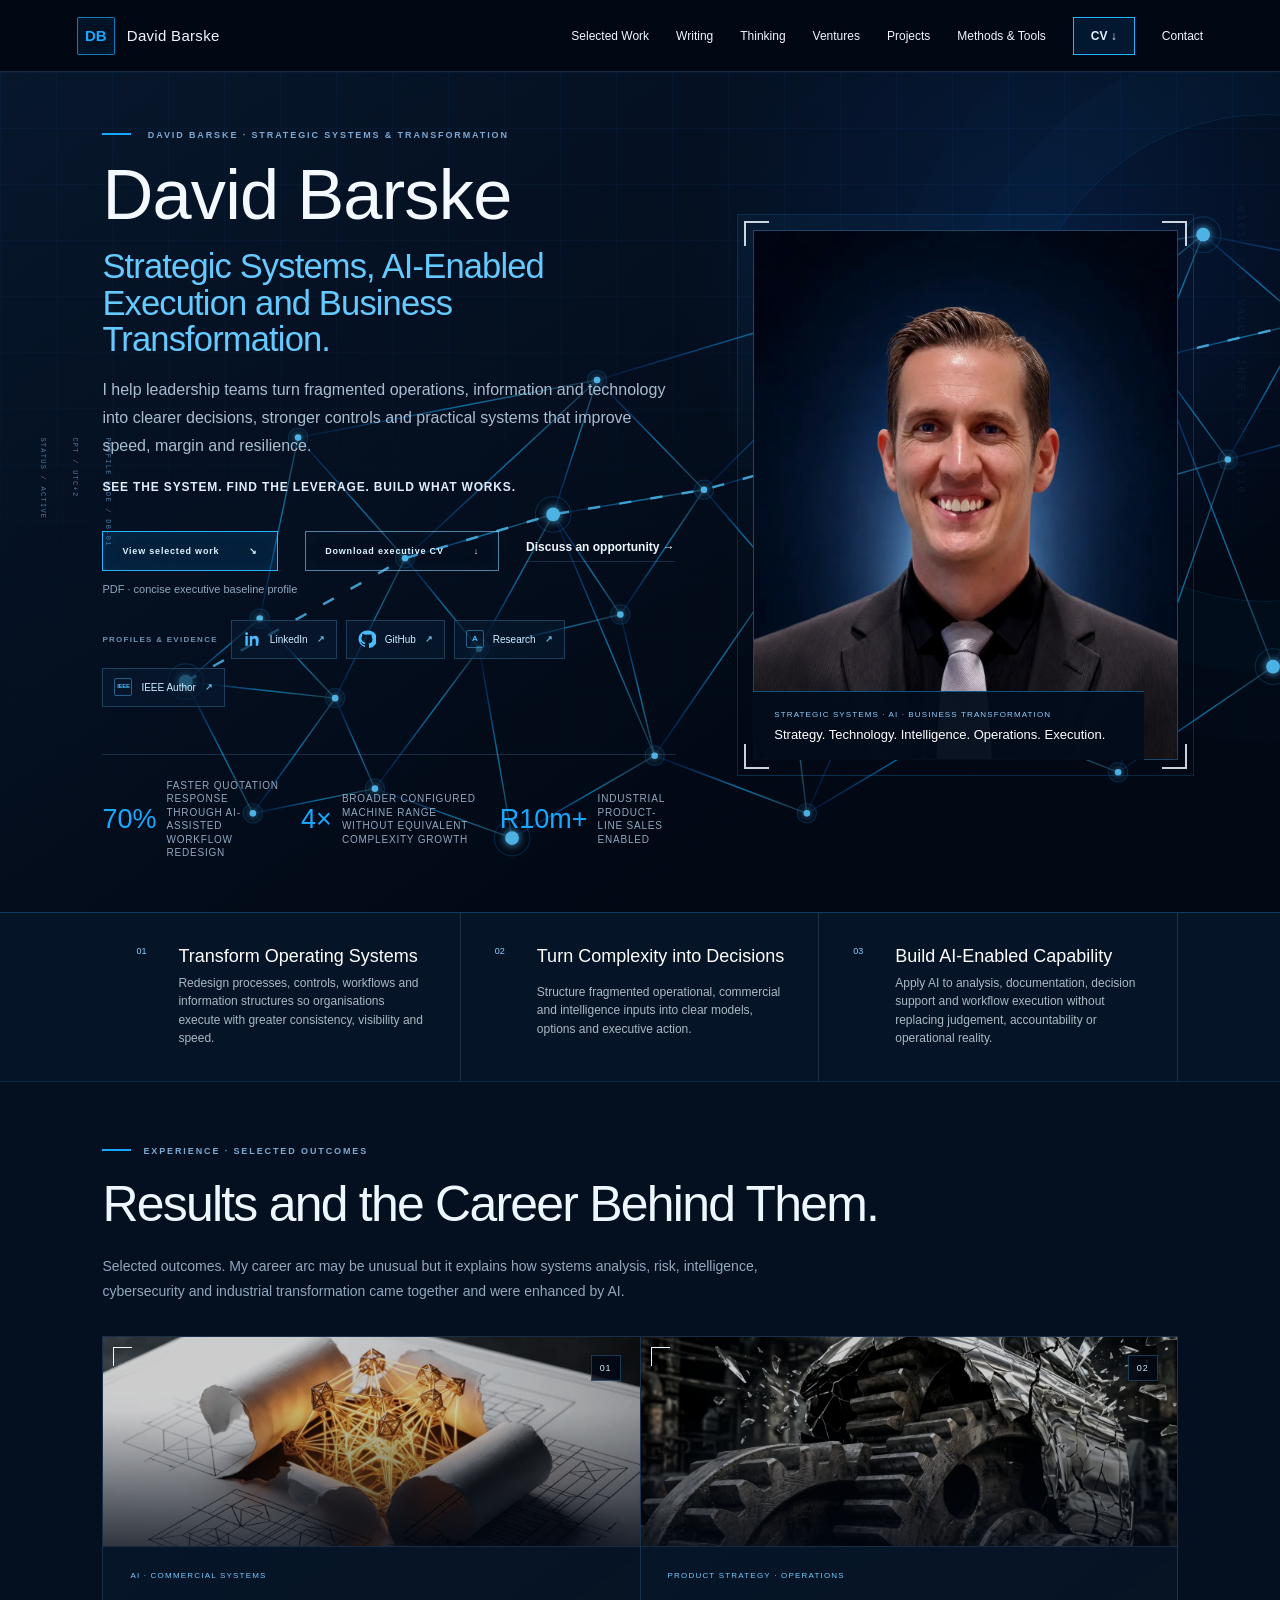
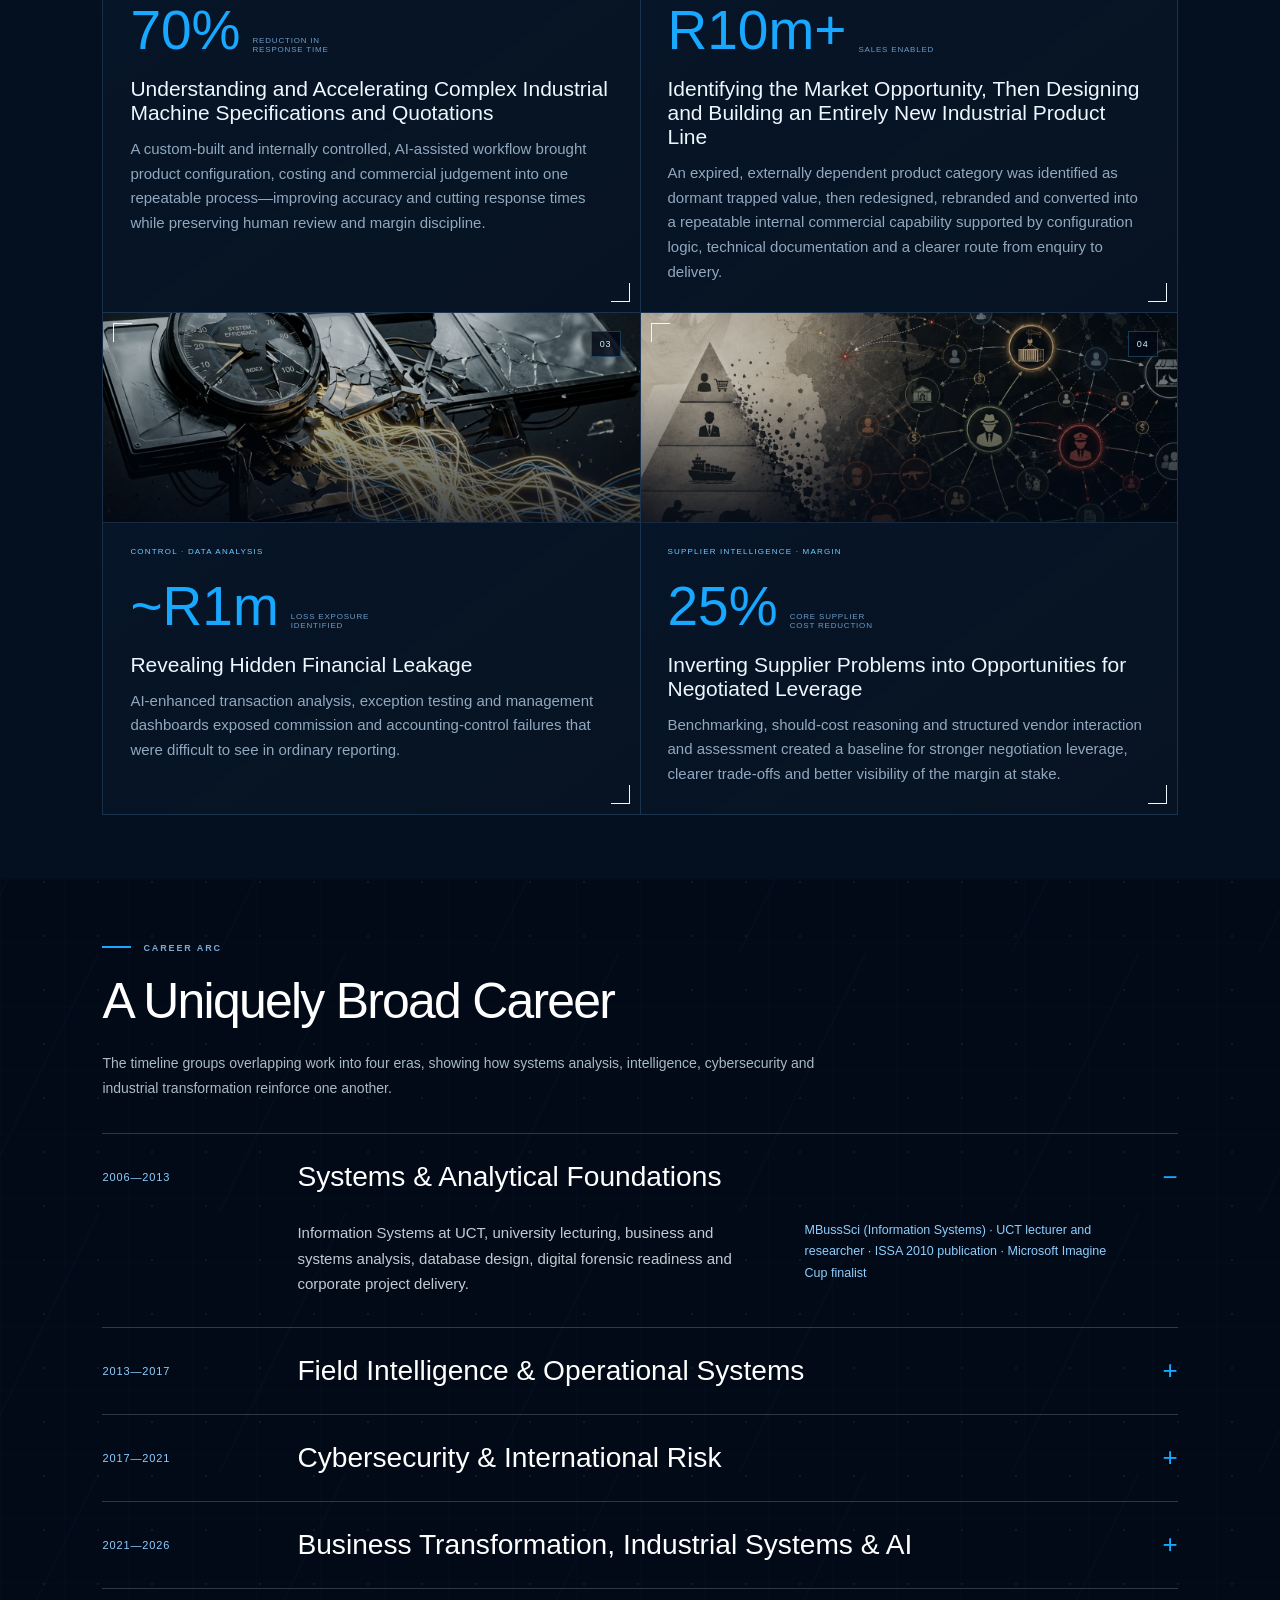
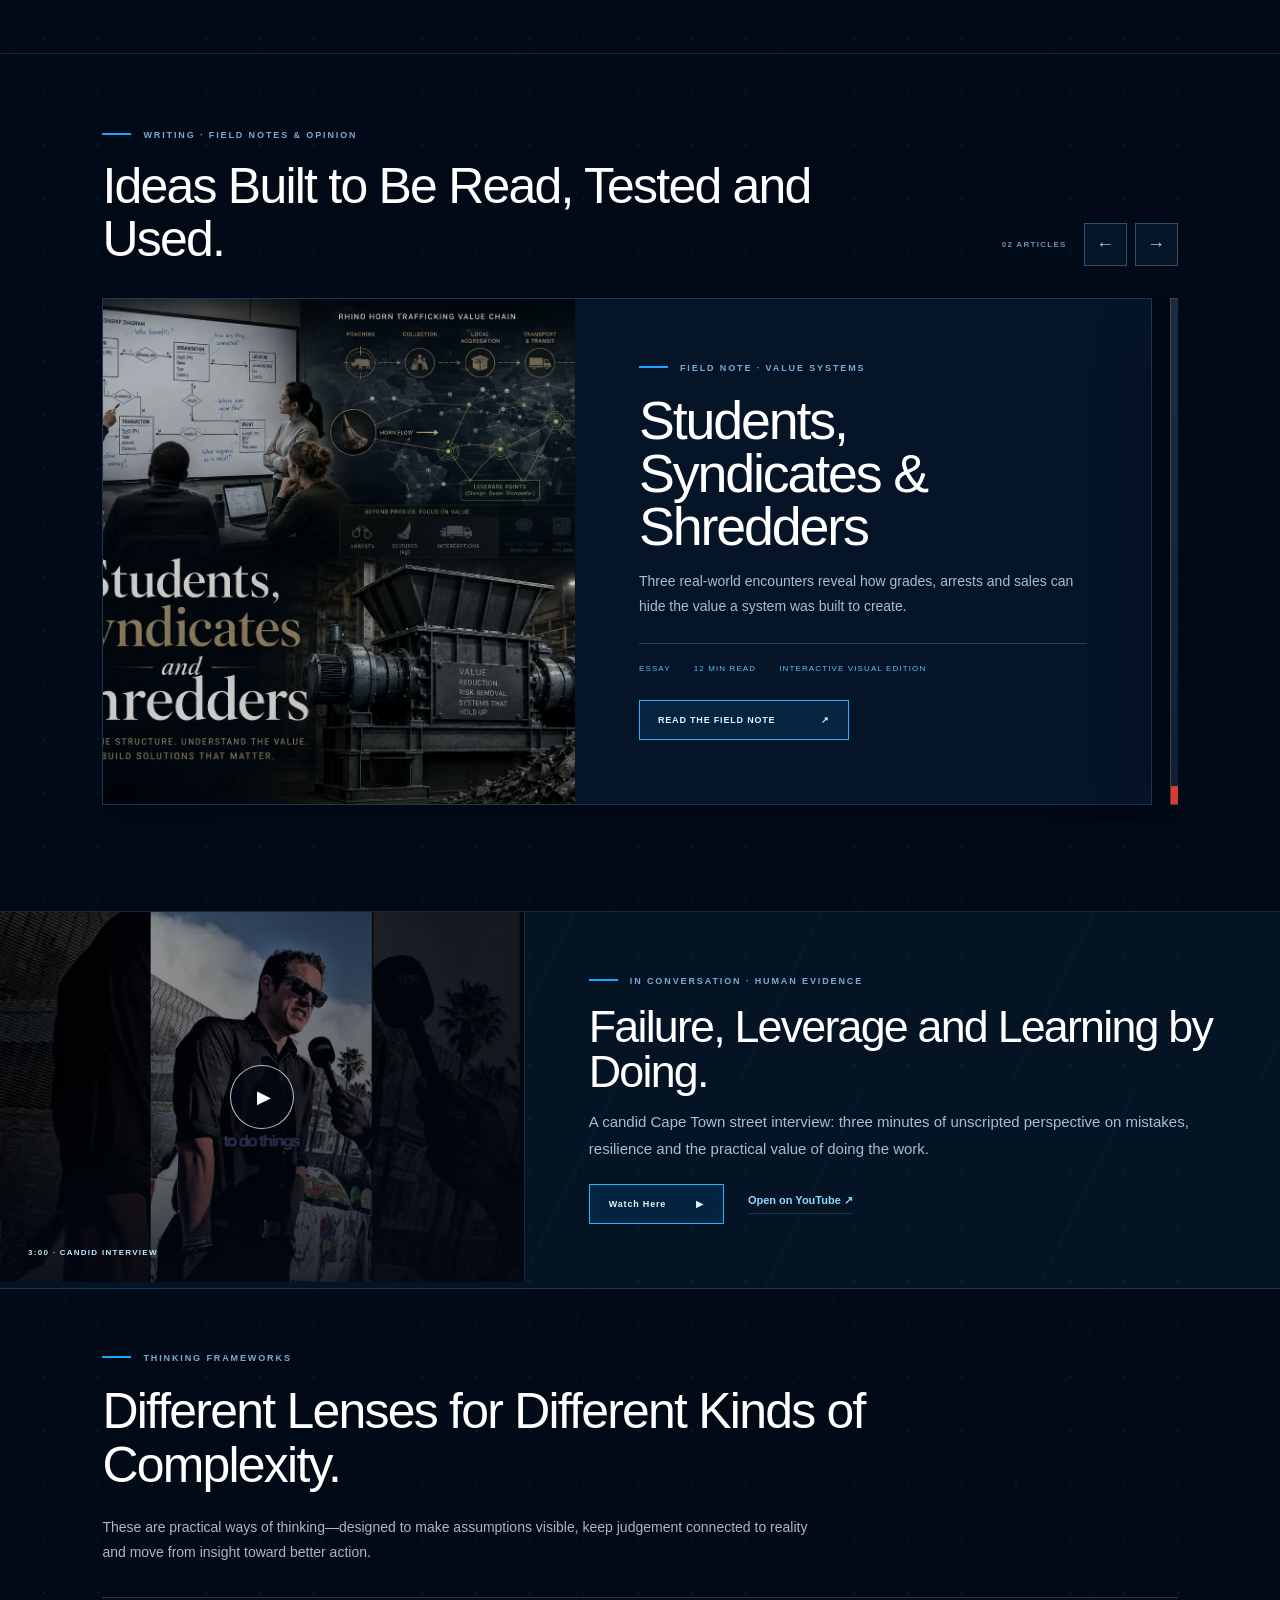
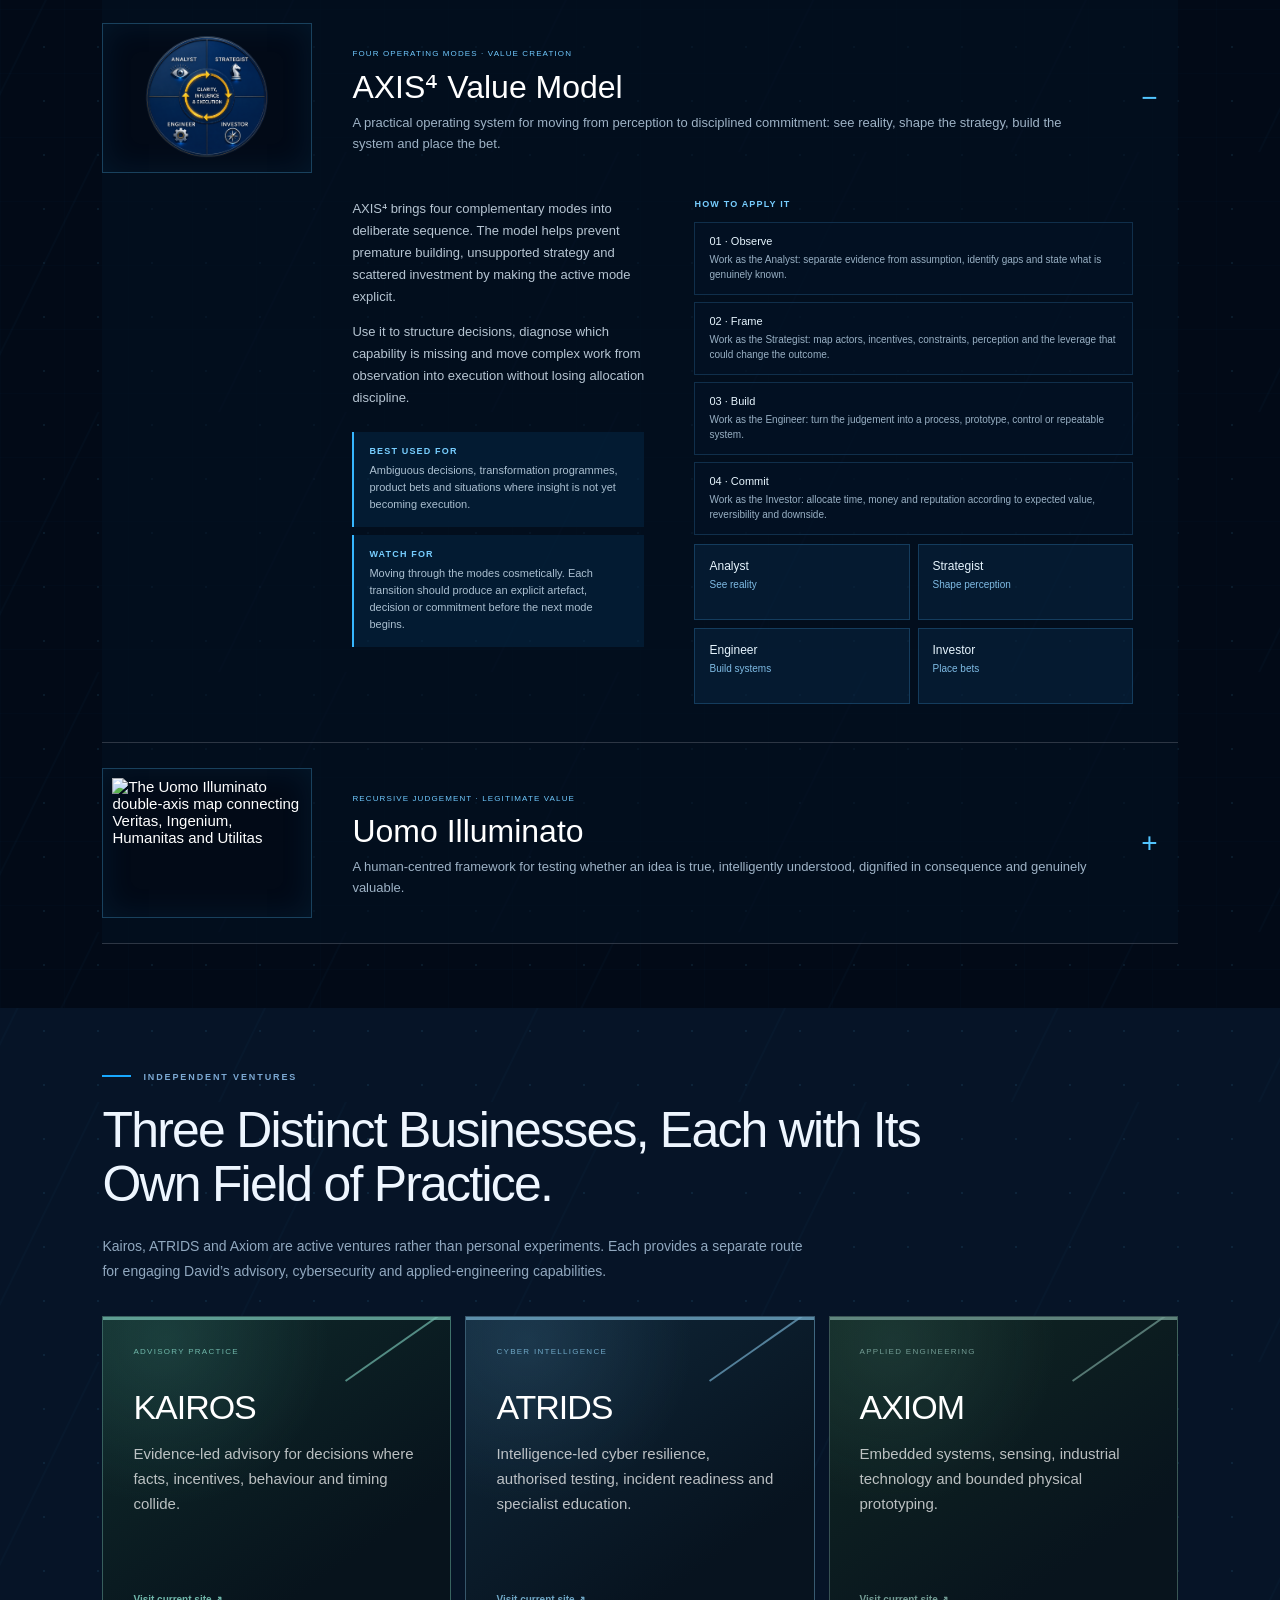
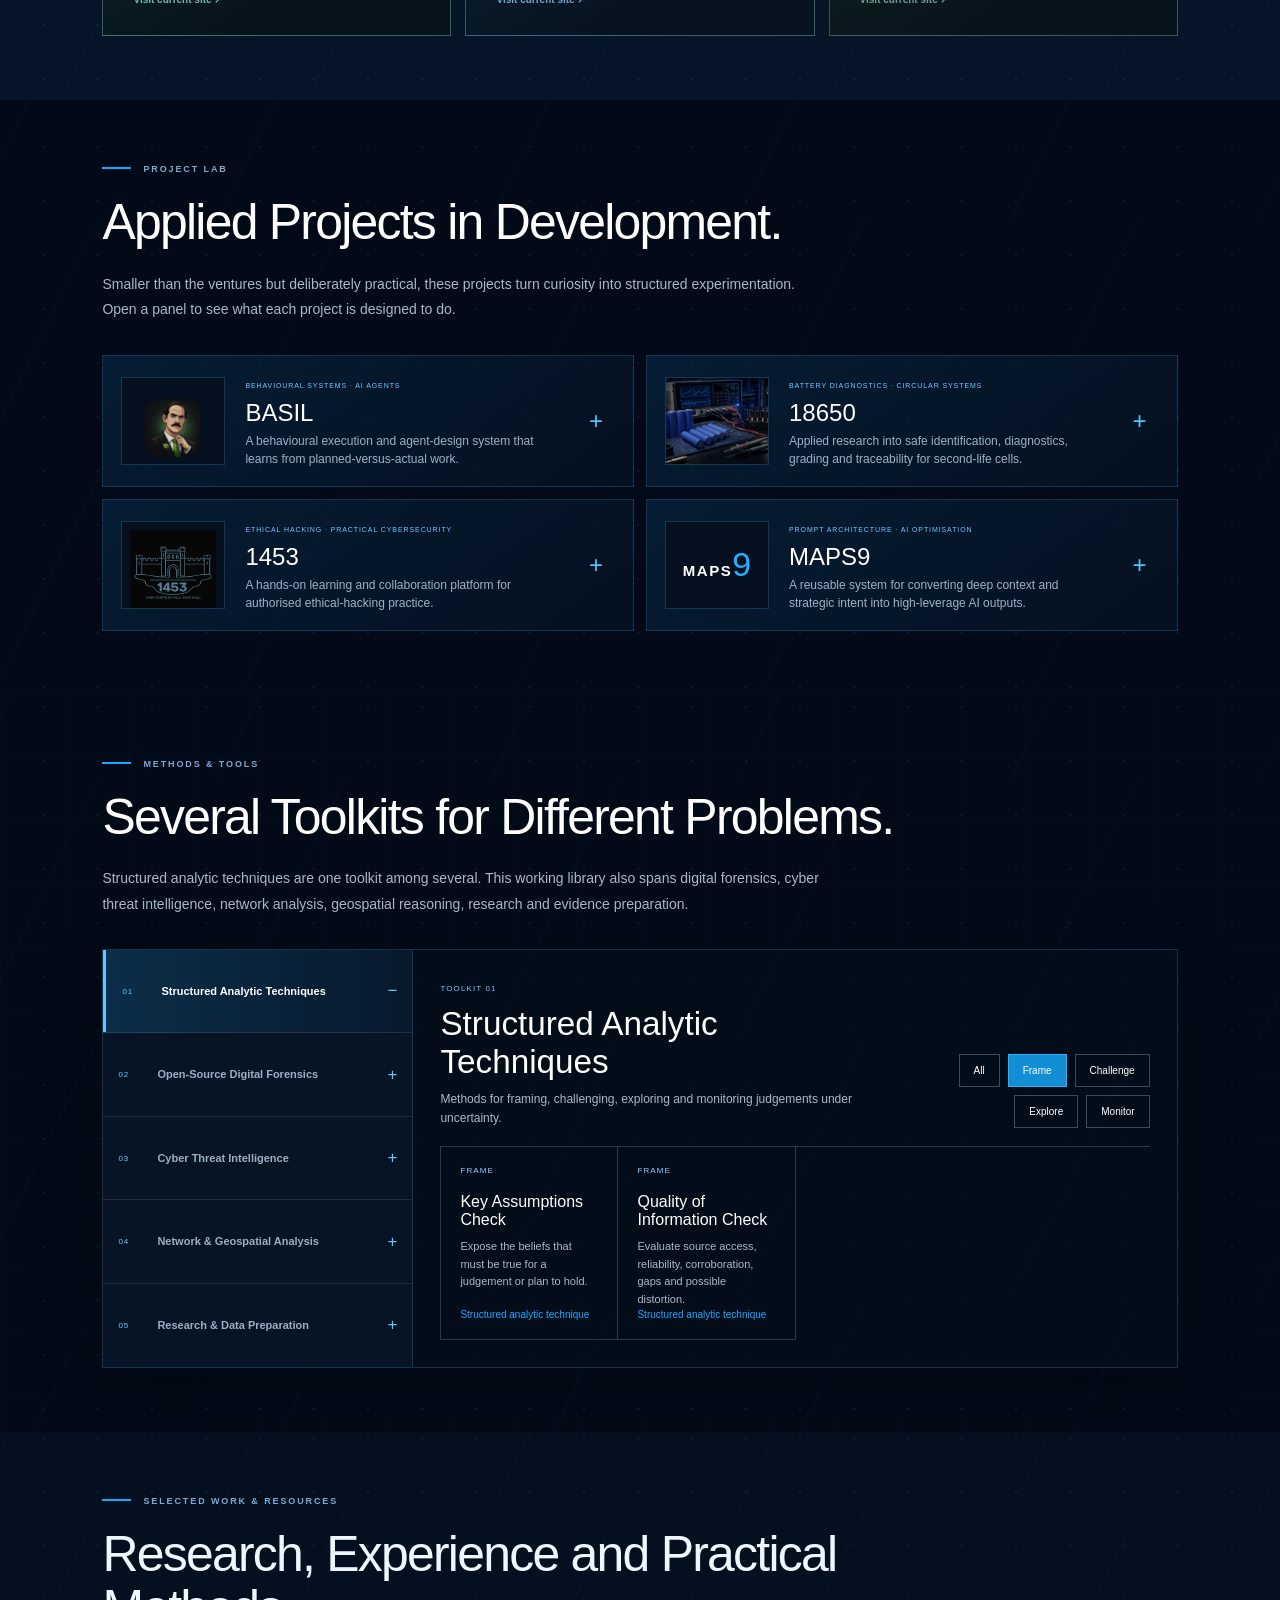
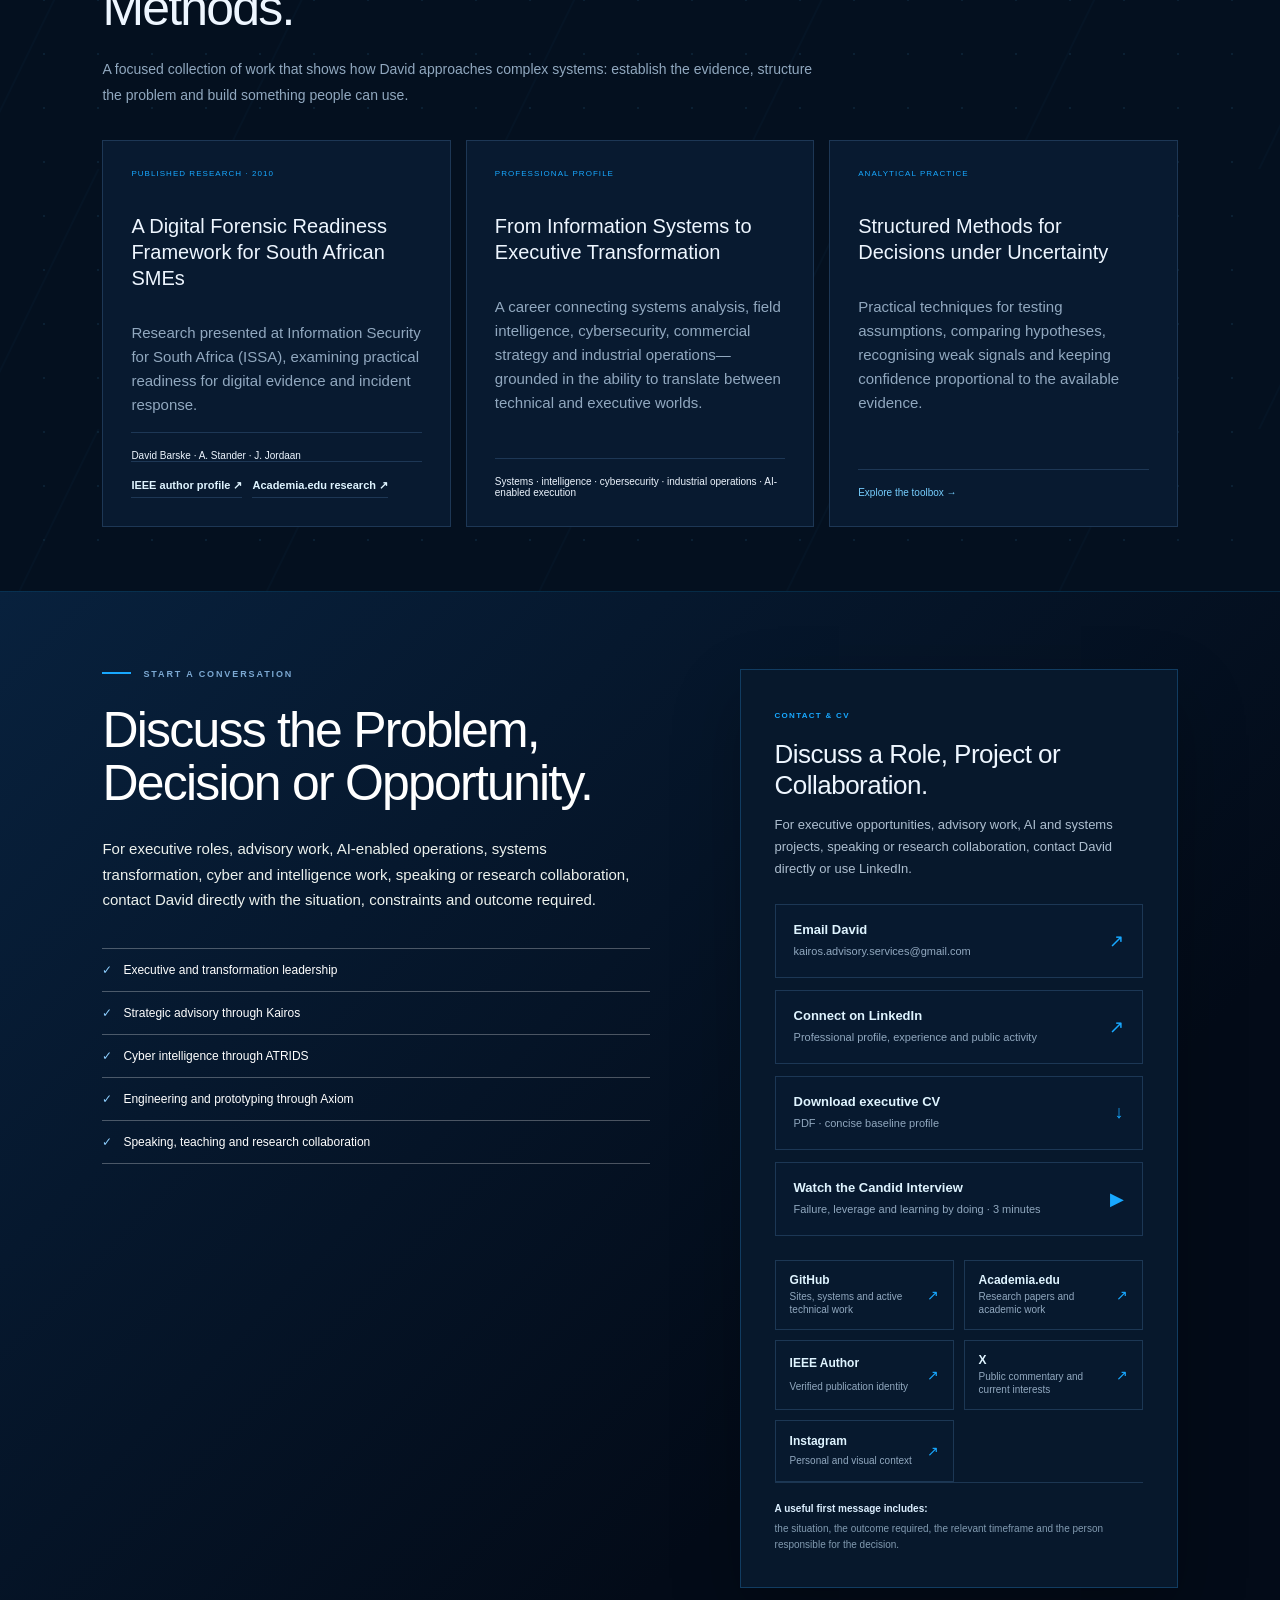
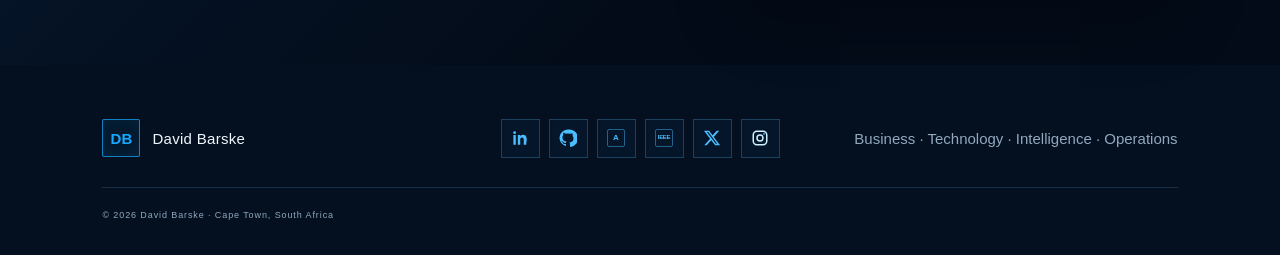
==== commit c396e1f7: "Refine Probability article and mobile navigation" ====
--- a/docs/index.html
+++ b/docs/index.html
@@ -1 +1,1624 @@
-<!doctype html><html lang="en-GB"><head><meta charset="utf-8"><meta name="viewport" content="width=device-width,initial-scale=1"><title>David Barske | Strategic Systems, AI & Business Transformation</title><meta name="description" content="David Barske helps leadership teams turn fragmented operations, information and technology into clearer decisions, stronger controls and practical systems that improve speed, margin and resilience."><meta name="robots" content="index, follow"><link rel="canonical" href="https://davidbarske.github.io/Profile/"><meta property="og:title" content="David Barske | Strategic Systems, AI & Business Transformation"><meta property="og:description" content="David Barske helps leadership teams turn fragmented operations, information and technology into clearer decisions, stronger controls and practical systems that improve speed, margin and resilience."><meta property="og:type" content="website"><meta property="og:url" content="https://davidbarske.github.io/Profile/"><meta property="og:image" content="https://davidbarske.github.io/Profile/david-barske-blue.webp"><meta name="twitter:card" content="summary_large_image"><meta name="twitter:title" content="David Barske | Strategic Systems, AI & Business Transformation"><meta name="twitter:description" content="David Barske helps leadership teams turn fragmented operations, information and technology into clearer decisions, stronger controls and practical systems that improve speed, margin and resilience."><meta name="twitter:image" content="https://davidbarske.github.io/Profile/david-barske-blue.webp"><meta name="author" content="David Barske"><link rel="stylesheet" href="./assets/css/site-v2.css"><script async src="https://www.googletagmanager.com/gtag/js?id=G-19KLFX5LNG"></script><script>window.dataLayer=window.dataLayer||[];function gtag(){dataLayer.push(arguments)}gtag('js',new Date());gtag('config','G-19KLFX5LNG');</script><script defer src="./assets/js/site-static.js"></script></head><body><main id="main-content"><a class="skip-link" href="#top">Skip to profile content</a><header class="site-header"><a class="brand" href="#top" aria-label="David Barske home"><span>DB</span><b>David Barske</b></a><button class="menu-toggle" type="button" aria-expanded="false" aria-controls="primary-navigation"><span aria-hidden="true">☰</span><b>Menu</b></button><nav id="primary-navigation" class="" aria-label="Primary navigation"><a href="#experience">Selected Work</a><a href="#articles">Writing</a><a href="#thinking">Thinking</a><a href="#ventures">Ventures</a><a href="#projects">Projects</a><a href="#toolbox">Methods &amp; Tools</a><a class="nav-cv" href="./downloads/David_Barske_Executive_CV.pdf" download="">CV ↓</a><a href="#contact">Contact</a></nav></header><section class="hero" id="top"><div class="technical-field" aria-hidden="true"><svg viewBox="0 0 1000 600" preserveAspectRatio="xMidYMid slice"><defs><linearGradient id="network-line" x1="0" x2="1"><stop offset="0" stop-color="#1269ff" stop-opacity="0.12"></stop><stop offset="0.55" stop-color="#12b7ff" stop-opacity="0.65"></stop><stop offset="1" stop-color="#69d7ff" stop-opacity="0.2"></stop></linearGradient><filter id="node-glow" x="-200%" y="-200%" width="400%" height="400%"><feGaussianBlur stdDeviation="3" result="blur"></feGaussianBlur><feMerge><feMergeNode in="blur"></feMergeNode><feMergeNode in="SourceGraphic"></feMergeNode></feMerge></filter></defs><g class="network-lines"><line x1="38" y1="414" x2="92" y2="368"></line><line x1="38" y1="414" x2="147" y2="426"></line><line x1="38" y1="414" x2="87" y2="510"></line><line x1="92" y1="368" x2="147" y2="426"></line><line x1="92" y1="368" x2="120" y2="236"></line><line x1="147" y1="426" x2="198" y2="324"></line><line x1="147" y1="426" x2="87" y2="510"></line><line x1="147" y1="426" x2="176" y2="492"></line><line x1="198" y1="324" x2="252" y2="390"></line><line x1="198" y1="324" x2="306" y2="292"></line><line x1="198" y1="324" x2="120" y2="236"></line><line x1="252" y1="390" x2="306" y2="292"></line><line x1="252" y1="390" x2="355" y2="365"></line><line x1="252" y1="390" x2="176" y2="492"></line><line x1="252" y1="390" x2="276" y2="528"></line><line x1="306" y1="292" x2="355" y2="365"></line><line x1="306" y1="292" x2="416" y2="274"></line><line x1="306" y1="292" x2="338" y2="194"></line><line x1="355" y1="365" x2="416" y2="274"></line><line x1="355" y1="365" x2="380" y2="468"></line><line x1="416" y1="274" x2="470" y2="337"></line><line x1="416" y1="274" x2="524" y2="244"></line><line x1="416" y1="274" x2="338" y2="194"></line><line x1="470" y1="337" x2="524" y2="244"></line><line x1="470" y1="337" x2="580" y2="308"></line><line x1="470" y1="337" x2="380" y2="468"></line><line x1="470" y1="337" x2="491" y2="510"></line><line x1="524" y1="244" x2="580" y2="308"></line><line x1="524" y1="244" x2="635" y2="205"></line><line x1="524" y1="244" x2="565" y2="126"></line><line x1="580" y1="308" x2="635" y2="205"></line><line x1="580" y1="308" x2="684" y2="285"></line><line x1="580" y1="308" x2="491" y2="510"></line><line x1="580" y1="308" x2="612" y2="438"></line><line x1="635" y1="205" x2="684" y2="285"></line><line x1="635" y1="205" x2="744" y2="178"></line><line x1="635" y1="205" x2="565" y2="126"></line><line x1="684" y1="285" x2="744" y2="178"></line><line x1="684" y1="285" x2="798" y2="252"></line><line x1="684" y1="285" x2="612" y2="438"></line><line x1="744" y1="178" x2="798" y2="252"></line><line x1="744" y1="178" x2="854" y2="152"></line><line x1="744" y1="178" x2="780" y2="88"></line><line x1="798" y1="252" x2="854" y2="152"></line><line x1="798" y1="252" x2="913" y2="220"></line><line x1="798" y1="252" x2="718" y2="480"></line><line x1="854" y1="152" x2="913" y2="220"></line><line x1="854" y1="152" x2="966" y2="126"></line><line x1="854" y1="152" x2="780" y2="88"></line><line x1="913" y1="220" x2="966" y2="126"></line><line x1="913" y1="220" x2="831" y2="403"></line><line x1="913" y1="220" x2="910" y2="326"></line><line x1="87" y1="510" x2="176" y2="492"></line><line x1="176" y1="492" x2="276" y2="528"></line><line x1="276" y1="528" x2="380" y2="468"></line><line x1="380" y1="468" x2="491" y2="510"></line><line x1="491" y1="510" x2="612" y2="438"></line><line x1="612" y1="438" x2="718" y2="480"></line><line x1="718" y1="480" x2="831" y2="403"></line><line x1="831" y1="403" x2="940" y2="452"></line><line x1="831" y1="403" x2="910" y2="326"></line><line x1="940" y1="452" x2="910" y2="326"></line><line x1="120" y1="236" x2="338" y2="194"></line><line x1="338" y1="194" x2="565" y2="126"></line><line x1="565" y1="126" x2="780" y2="88"></line><line x1="780" y1="88" x2="966" y2="126"></line><line x1="910" y1="326" x2="940" y2="452"></line><line x1="198" y1="324" x2="338" y2="194"></line><line x1="416" y1="274" x2="565" y2="126"></line><line x1="635" y1="205" x2="780" y2="88"></line><line x1="854" y1="152" x2="910" y2="326"></line><line x1="306" y1="292" x2="380" y2="468"></line><line x1="524" y1="244" x2="612" y2="438"></line><line x1="744" y1="178" x2="831" y2="403"></line></g><polyline class="signal-path" points="38,414 198,324 306,292 416,274 524,244 635,205 744,178 854,152 966,126"></polyline><g class="network-nodes"><g><circle cx="38" cy="414" r="5"></circle><circle class="node-halo" cx="38" cy="414" r="13"></circle></g><g><circle cx="92" cy="368" r="2.4"></circle><circle class="node-halo" cx="92" cy="368" r="7"></circle></g><g><circle cx="147" cy="426" r="2.4"></circle><circle class="node-halo" cx="147" cy="426" r="7"></circle></g><g><circle cx="198" cy="324" r="2.4"></circle><circle class="node-halo" cx="198" cy="324" r="7"></circle></g><g><circle cx="252" cy="390" r="2.4"></circle><circle class="node-halo" cx="252" cy="390" r="7"></circle></g><g><circle cx="306" cy="292" r="5"></circle><circle class="node-halo" cx="306" cy="292" r="13"></circle></g><g><circle cx="355" cy="365" r="2.4"></circle><circle class="node-halo" cx="355" cy="365" r="7"></circle></g><g><circle cx="416" cy="274" r="2.4"></circle><circle class="node-halo" cx="416" cy="274" r="7"></circle></g><g><circle cx="470" cy="337" r="2.4"></circle><circle class="node-halo" cx="470" cy="337" r="7"></circle></g><g><circle cx="524" cy="244" r="2.4"></circle><circle class="node-halo" cx="524" cy="244" r="7"></circle></g><g><circle cx="580" cy="308" r="5"></circle><circle class="node-halo" cx="580" cy="308" r="13"></circle></g><g><circle cx="635" cy="205" r="2.4"></circle><circle class="node-halo" cx="635" cy="205" r="7"></circle></g><g><circle cx="684" cy="285" r="2.4"></circle><circle class="node-halo" cx="684" cy="285" r="7"></circle></g><g><circle cx="744" cy="178" r="2.4"></circle><circle class="node-halo" cx="744" cy="178" r="7"></circle></g><g><circle cx="798" cy="252" r="2.4"></circle><circle class="node-halo" cx="798" cy="252" r="7"></circle></g><g><circle cx="854" cy="152" r="5"></circle><circle class="node-halo" cx="854" cy="152" r="13"></circle></g><g><circle cx="913" cy="220" r="2.4"></circle><circle class="node-halo" cx="913" cy="220" r="7"></circle></g><g><circle cx="966" cy="126" r="2.4"></circle><circle class="node-halo" cx="966" cy="126" r="7"></circle></g><g><circle cx="87" cy="510" r="2.4"></circle><circle class="node-halo" cx="87" cy="510" r="7"></circle></g><g><circle cx="176" cy="492" r="2.4"></circle><circle class="node-halo" cx="176" cy="492" r="7"></circle></g><g><circle cx="276" cy="528" r="5"></circle><circle class="node-halo" cx="276" cy="528" r="13"></circle></g><g><circle cx="380" cy="468" r="2.4"></circle><circle class="node-halo" cx="380" cy="468" r="7"></circle></g><g><circle cx="491" cy="510" r="2.4"></circle><circle class="node-halo" cx="491" cy="510" r="7"></circle></g><g><circle cx="612" cy="438" r="2.4"></circle><circle class="node-halo" cx="612" cy="438" r="7"></circle></g><g><circle cx="718" cy="480" r="2.4"></circle><circle class="node-halo" cx="718" cy="480" r="7"></circle></g><g><circle cx="831" cy="403" r="5"></circle><circle class="node-halo" cx="831" cy="403" r="13"></circle></g><g><circle cx="940" cy="452" r="2.4"></circle><circle class="node-halo" cx="940" cy="452" r="7"></circle></g><g><circle cx="120" cy="236" r="2.4"></circle><circle class="node-halo" cx="120" cy="236" r="7"></circle></g><g><circle cx="338" cy="194" r="2.4"></circle><circle class="node-halo" cx="338" cy="194" r="7"></circle></g><g><circle cx="565" cy="126" r="2.4"></circle><circle class="node-halo" cx="565" cy="126" r="7"></circle></g><g><circle cx="780" cy="88" r="5"></circle><circle class="node-halo" cx="780" cy="88" r="13"></circle></g><g><circle cx="910" cy="326" r="2.4"></circle><circle class="node-halo" cx="910" cy="326" r="7"></circle></g></g></svg></div><div class="data-rain" aria-hidden="true">0101  SYS  VALUE  INTEL  OPS  0110</div><div class="hero-telemetry" aria-hidden="true"><span>PROFILE NODE / DB-01</span><span>CPT / UTC+2</span><span>STATUS / ACTIVE</span></div><div class="hero-copy"><p class="eyebrow">DAVID BARSKE · STRATEGIC SYSTEMS &amp; TRANSFORMATION</p><h1><span>David Barske</span><small>Strategic Systems, AI-Enabled Execution and Business Transformation.</small></h1><p class="lead">I help leadership teams turn fragmented operations, information and technology into clearer decisions, stronger controls and practical systems that improve speed, margin and resilience.</p><p class="signature-line">See the system. Find the leverage. Build what works.</p><div class="hero-actions"><a class="primary-button" href="#experience">View selected work <span>↘</span></a><a class="primary-button cv-button" href="./downloads/David_Barske_Executive_CV.pdf" download="">Download executive CV <span>↓</span></a><a class="text-link" href="#contact">Discuss an opportunity →</a></div><p class="download-note">PDF · concise executive baseline profile</p><div class="public-links" aria-label="Professional profiles and research evidence"><span class="public-links-label">Profiles &amp; evidence</span><a class="social-link" href="https://www.linkedin.com/in/david-barske-sa/" target="_blank" rel="me noopener noreferrer" aria-label="View David Barske on LinkedIn (opens in a new tab)"><svg viewBox="0 0 24 24" aria-hidden="true" focusable="false"><path d="M6.4 8.1H3.2V21h3.2V8.1ZM4.8 3A1.9 1.9 0 1 0 4.8 6.8 1.9 1.9 0 0 0 4.8 3ZM21 13.6c0-3.9-2.1-5.8-4.9-5.8-2.3 0-3.3 1.2-3.8 2.1V8.1H9.1V21h3.2v-6.4c0-1.7.3-3.4 2.5-3.4 2.1 0 2.2 2 2.2 3.5V21h3.2l.8-7.4Z"></path></svg><span>LinkedIn</span><b aria-hidden="true">↗</b></a><a class="social-link" href="https://github.com/davidbarske" target="_blank" rel="me noopener noreferrer" aria-label="View David Barske on GitHub (opens in a new tab)"><svg viewBox="0 0 24 24" aria-hidden="true" focusable="false"><path d="M12 .7a11.3 11.3 0 0 0-3.6 22c.6.1.8-.3.8-.6v-2.2c-3.3.7-4-1.4-4-1.4-.5-1.3-1.3-1.7-1.3-1.7-1.1-.7.1-.7.1-.7 1.2.1 1.8 1.2 1.8 1.2 1.1 1.8 2.8 1.3 3.5 1 .1-.8.4-1.3.7-1.6-2.6-.3-5.4-1.3-5.4-5.6 0-1.2.4-2.2 1.2-3-.1-.3-.5-1.5.1-3 0 0 1-.3 3.1 1.2a10.7 10.7 0 0 1 5.7 0C16.8 6 18 6.2 18 6.2c.6 1.5.2 2.7.1 3 .8.8 1.2 1.8 1.2 3 0 4.3-2.8 5.3-5.4 5.6.4.4.8 1.1.8 2.2v3.3c0 .3.2.7.8.6A11.3 11.3 0 0 0 12 .7Z"></path></svg><span>GitHub</span><b aria-hidden="true">↗</b></a><a class="social-link" href="https://uct.academia.edu/DavidBarske" target="_blank" rel="me noopener noreferrer" aria-label="View David Barske&#x27;s research on Academia.edu (opens in a new tab)"><i class="profile-mark " aria-hidden="true">A</i><span>Research</span><b aria-hidden="true">↗</b></a><a class="social-link" href="https://ieeexplore.ieee.org/author/38193956600" target="_blank" rel="me noopener noreferrer" aria-label="View David Barske&#x27;s IEEE author profile (opens in a new tab)"><i class="profile-mark ieee" aria-hidden="true">IEEE</i><span>IEEE Author</span><b aria-hidden="true">↗</b></a></div><div class="proof-row" aria-label="Selected professional outcomes"><div><strong>70%</strong><span>Faster quotation response through AI-assisted workflow redesign</span></div><div><strong>4×</strong><span>Broader configured machine range without equivalent complexity growth</span></div><div><strong>R10m+</strong><span>Industrial product-line sales enabled</span></div></div></div><figure class="portrait-card"><span class="frame-corner top-left" aria-hidden="true"></span><span class="frame-corner top-right" aria-hidden="true"></span><span class="frame-corner bottom-left" aria-hidden="true"></span><span class="frame-corner bottom-right" aria-hidden="true"></span><div class="portrait-frame"><img src="./david-barske-blue.webp" alt="Portrait of David Barske" width="1122" height="1402" fetchpriority="high"/></div><figcaption><small>STRATEGIC SYSTEMS · AI · BUSINESS TRANSFORMATION</small><strong>Strategy. Technology. Intelligence. Operations. Execution.</strong></figcaption></figure></section><section class="operating-model" aria-label="Core areas of work"><div><small>01</small><strong>Transform Operating Systems</strong><span>Redesign processes, controls, workflows and information structures so organisations execute with greater consistency, visibility and speed.</span></div><div><small>02</small><strong>Turn Complexity into Decisions</strong><span>Structure fragmented operational, commercial and intelligence inputs into clear models, options and executive action.</span></div><div><small>03</small><strong>Build AI-Enabled Capability</strong><span>Apply AI to analysis, documentation, decision support and workflow execution without replacing judgement, accountability or operational reality.</span></div></section><div class="experience-group" id="experience"><section class="section selected-work"><div class="section-intro"><p class="eyebrow">EXPERIENCE · SELECTED OUTCOMES</p><h2>Results and the Career Behind Them.</h2><p>Selected outcomes. My career arc may be unusual but it explains how systems analysis, risk, intelligence, cybersecurity and industrial transformation came together and were enhanced by AI.</p></div><div class="outcome-grid"><article class="outcome-card"><div class="outcome-image"><img src="./outcomes/quoting.webp" alt="Technical drawings and a connected digital model representing an engineering quotation workflow" width="1400" height="900" loading="lazy" decoding="async"/><span class="card-number">0<!-- -->1</span></div><div class="outcome-body"><small class="case-category">AI · COMMERCIAL SYSTEMS</small><div class="metric"><strong>70%</strong><small>reduction in response time</small></div><h3>Understanding and Accelerating Complex Industrial Machine Specifications and Quotations</h3><p>A custom-built and internally controlled, AI-assisted workflow brought product configuration, costing and commercial judgement into one repeatable process—improving accuracy and cutting response times while preserving human review and margin discipline.</p></div></article><article class="outcome-card"><div class="outcome-image"><img src="./outcomes/product-line.webp" alt="Novel industrial shredding machinery in a manufacturing environment" width="1400" height="900" loading="lazy" decoding="async"/><span class="card-number">0<!-- -->2</span></div><div class="outcome-body"><small class="case-category">PRODUCT STRATEGY · OPERATIONS</small><div class="metric"><strong>R10m+</strong><small>sales enabled</small></div><h3>Identifying the Market Opportunity, Then Designing and Building an Entirely New Industrial Product Line</h3><p>An expired, externally dependent product category was identified as dormant trapped value, then redesigned, rebranded and converted into a repeatable internal commercial capability supported by configuration logic, technical documentation and a clearer route from enquiry to delivery.</p></div></article><article class="outcome-card"><div class="outcome-image"><img src="./outcomes/financial-control.webp" alt="A fractured analytical dashboard representing hidden financial exceptions" width="1400" height="900" loading="lazy" decoding="async"/><span class="card-number">0<!-- -->3</span></div><div class="outcome-body"><small class="case-category">CONTROL · DATA ANALYSIS</small><div class="metric"><strong>~R1m</strong><small>loss exposure identified</small></div><h3>Revealing Hidden Financial Leakage</h3><p>AI-enhanced transaction analysis, exception testing and management dashboards exposed commission and accounting-control failures that were difficult to see in ordinary reporting.</p></div></article><article class="outcome-card"><div class="outcome-image"><img src="./outcomes/supplier-intelligence.webp" alt="A detailed network of suppliers, logistics routes and industrial stakeholders" width="1400" height="900" loading="lazy" decoding="async"/><span class="card-number">0<!-- -->4</span></div><div class="outcome-body"><small class="case-category">SUPPLIER INTELLIGENCE · MARGIN</small><div class="metric"><strong>25%</strong><small>core supplier cost reduction</small></div><h3>Inverting Supplier Problems into Opportunities for Negotiated Leverage</h3><p>Benchmarking, should-cost reasoning and structured vendor interaction and assessment created a baseline for stronger negotiation leverage, clearer trade-offs and better visibility of the margin at stake.</p></div></article></div></section><section class="section career"><div class="section-intro light"><p class="eyebrow">CAREER ARC</p><h2>A Uniquely Broad Career</h2><p>The timeline groups overlapping work into four eras, showing how systems analysis, intelligence, cybersecurity and industrial transformation reinforce one another.</p></div><div class="timeline"><article class="era open"><button type="button" aria-expanded="true" aria-controls="era-0"><span>2006—2013</span><strong>Systems &amp; Analytical Foundations</strong><i>−</i></button><div class="era-detail" id="era-0"><p>Information Systems at UCT, university lecturing, business and systems analysis, database design, digital forensic readiness and corporate project delivery.</p><small>MBussSci (Information Systems) · UCT lecturer and researcher · ISSA 2010 publication · Microsoft Imagine Cup finalist</small></div></article><article class="era"><button type="button" aria-expanded="false" aria-controls="era-1"><span>2013—2017</span><strong>Field Intelligence &amp; Operational Systems</strong><i>+</i></button><div class="era-detail" id="era-1" hidden=""><p>Intelligence systems, GIS, link analysis, structured reasoning and operational coordination in high-risk conservation and organised-crime-adjacent environments.</p><small>Kruger joint operations room · Pathfinder · Head of Analysis, Rhula Intelligence Solutions</small></div></article><article class="era"><button type="button" aria-expanded="false" aria-controls="era-2"><span>2017—2021</span><strong>Cybersecurity &amp; International Risk</strong><i>+</i></button><div class="era-detail" id="era-2" hidden=""><p>Cyber intelligence, strategic risk, secure collaboration and information analysis across African and international stakeholder environments.</p><small>Co-founder, ATRIDS SA · Head of Research &amp; Analysis, Focus Africa · Director of Information Systems, Focused Conservation</small></div></article><article class="era"><button type="button" aria-expanded="false" aria-controls="era-3"><span>2021—2026</span><strong>Business Transformation, Industrial Systems &amp; AI</strong><i>+</i></button><div class="era-detail" id="era-3" hidden=""><p>Founder-led transformation, operational systems, AI-assisted workflows, commercial decision support and technical-to-executive translation.</p><small>Former CIO, Bulkmatech Cape · Independent advisory · Kairos and Axiom venture development</small></div></article></div></section></div><section class="writing-shelf" id="articles"><div class="writing-heading"><div><p class="eyebrow">WRITING · FIELD NOTES &amp; OPINION</p><h2>Ideas Built to Be Read, Tested and Used.</h2></div><div class="writing-controls" aria-label="Scroll through articles"><span>02 ARTICLES</span><button type="button" aria-label="Previous article">←</button><button type="button" aria-label="Next article">→</button></div></div><div class="writing-track" tabindex="0" aria-label="Article library"><article class="writing-card proxy-card"><a class="writing-art" href="./students-syndicates-shredders" aria-label="Read Students, Syndicates and Shredders"><img src="./sss/hero.webp" alt="Students, Syndicates and Shredders conceptual cover artwork" width="1491" height="1055" loading="lazy" decoding="async"/></a><div class="writing-copy"><p class="eyebrow">FIELD NOTE · VALUE SYSTEMS</p><a href="./students-syndicates-shredders"><h3>Students, Syndicates &amp; Shredders</h3></a><p>Three real-world encounters reveal how grades, arrests and sales can hide the value a system was built to create.</p><div class="featured-meta"><span>Essay</span><span>12 min read</span><span>Interactive visual edition</span></div><a class="writing-link" href="./students-syndicates-shredders">Read the Field Note <span>↗</span></a></div></article><article class="writing-card probability-card"><a class="writing-art probability-art has-cover" href="./privilege-of-probability" aria-label="Read The Privilege of Probability"><img src="./probability/cover.webp" alt="The Privilege of Probability article cover" width="1241" height="1754" loading="lazy" decoding="async"/></a><div class="writing-copy"><p class="eyebrow">OPINION · ECONOMICS, HOPE &amp; RATIONALITY</p><a href="./privilege-of-probability"><h3>The Privilege of Probability</h3></a><p>The judgement of a lottery ticket changes when anticipation, unequal access to possibility and the psychological utility of hope enter the ledger.</p><div class="featured-meta"><span>Opinion</span><span>10 min read</span><span>South Africa · July 2026</span></div><a class="writing-link" href="./privilege-of-probability">Read the Article <span>↗</span></a></div></article></div></section><section class="conversation-section" id="conversation"><button class="conversation-thumbnail" type="button" aria-label="Play candid three-minute interview with David Barske"><img src="./interview-still.jpg" alt="Still from David Barske&#x27;s candid Cape Town interview" width="480" height="360" loading="lazy" decoding="async"/><span class="conversation-play" aria-hidden="true">▶</span><small>3:00 · CANDID INTERVIEW</small></button><div class="conversation-copy"><p class="eyebrow">IN CONVERSATION · HUMAN EVIDENCE</p><h2>Failure, Leverage and Learning by Doing.</h2><p>A candid Cape Town street interview: three minutes of unscripted perspective on mistakes, resilience and the practical value of doing the work.</p><div><button type="button" class="primary-button">Watch Here <span>▶</span></button><a href="https://www.youtube.com/shorts/T9wILvRZG7Y" target="_blank" rel="noopener noreferrer">Open on YouTube ↗</a></div></div></section><section class="section thinking-frameworks" id="thinking"><div class="section-intro light"><p class="eyebrow">THINKING FRAMEWORKS</p><h2>Different Lenses for Different Kinds of Complexity.</h2><p>These are practical ways of thinking—designed to make assumptions visible, keep judgement connected to reality and move from insight toward better action.</p></div><div class="framework-list"><article class="framework open"><button type="button" aria-expanded="true" aria-controls="framework-axis4"><div class="framework-image"><img src="./thinking/axis4.png" alt="The AXIS4 circular value model showing Analyst, Strategist, Engineer and Investor operating modes" width="1200" height="900" loading="lazy" decoding="async"/></div><div><small>FOUR OPERATING MODES · VALUE CREATION</small><h3>AXIS⁴ Value Model</h3><p>A practical operating system for moving from perception to disciplined commitment: see reality, shape the strategy, build the system and place the bet.</p></div><i>−</i></button><div class="framework-detail" id="framework-axis4"><div class="framework-copy"><p>AXIS⁴ brings four complementary modes into deliberate sequence. The model helps prevent premature building, unsupported strategy and scattered investment by making the active mode explicit.</p><p>Use it to structure decisions, diagnose which capability is missing and move complex work from observation into execution without losing allocation discipline.</p><div class="framework-notes"><div><strong>Best Used For</strong><span>Ambiguous decisions, transformation programmes, product bets and situations where insight is not yet becoming execution.</span></div><div><strong>Watch For</strong><span>Moving through the modes cosmetically. Each transition should produce an explicit artefact, decision or commitment before the next mode begins.</span></div></div></div><div class="framework-practice"><h4>How to Apply It</h4><div class="framework-steps"><div><strong>01 · Observe</strong><span>Work as the Analyst: separate evidence from assumption, identify gaps and state what is genuinely known.</span></div><div><strong>02 · Frame</strong><span>Work as the Strategist: map actors, incentives, constraints, perception and the leverage that could change the outcome.</span></div><div><strong>03 · Build</strong><span>Work as the Engineer: turn the judgement into a process, prototype, control or repeatable system.</span></div><div><strong>04 · Commit</strong><span>Work as the Investor: allocate time, money and reputation according to expected value, reversibility and downside.</span></div></div><div class="framework-fields"><div><strong>Analyst</strong><span>See reality</span></div><div><strong>Strategist</strong><span>Shape perception</span></div><div><strong>Engineer</strong><span>Build systems</span></div><div><strong>Investor</strong><span>Place bets</span></div></div></div></div></article><article class="framework"><button type="button" aria-expanded="false" aria-controls="framework-uomo"><div class="framework-image"><img src="./thinking/uomo-illuminato.png" alt="The Uomo Illuminato double-axis map connecting Veritas, Ingenium, Humanitas and Utilitas" width="1200" height="900" loading="lazy" decoding="async"/></div><div><small>RECURSIVE JUDGEMENT · LEGITIMATE VALUE</small><h3>Uomo Illuminato</h3><p>A human-centred framework for testing whether an idea is true, intelligently understood, dignified in consequence and genuinely valuable.</p></div><i>+</i></button><div class="framework-detail" id="framework-uomo" hidden=""><div class="framework-copy"><p>Uomo Illuminato is not a linear checklist. Its four fields interrogate and correct one another, keeping cleverness connected to evidence, human dignity and value that is realised rather than merely claimed.</p><p>Use it where truth is uncomfortable, incentives distort behaviour, people carry hidden costs or an apparently clever solution risks becoming manipulative or extractive.</p><div class="framework-notes"><div><strong>Best Used For</strong><span>High-stakes people and system decisions, responsible innovation, ethical commercial design and choices where declared value may differ from lived consequence.</span></div><div><strong>Watch For</strong><span>Treating Humanitas as a sentimental veto or Utilitas as narrow financial output. The model works when each field is allowed to challenge the others.</span></div></div></div><div class="framework-practice"><h4>How to Apply It</h4><div class="framework-steps"><div><strong>01 · Veritas</strong><span>Establish what is true: evidence, uncertainty, contradiction and the limits of current knowledge.</span></div><div><strong>02 · Ingenium</strong><span>Generate and test alternatives: what can be discovered, reframed or designed differently?</span></div><div><strong>03 · Humanitas</strong><span>Trace consequences through real people: dignity, agency, burden, exclusion and unintended harm.</span></div><div><strong>04 · Utilitas</strong><span>Verify that useful value actually lands, then loop back whenever delivery contradicts truth or human consequence.</span></div></div><div class="framework-fields"><div><strong>Veritas</strong><span>What is real?</span></div><div><strong>Ingenium</strong><span>What can be discovered?</span></div><div><strong>Humanitas</strong><span>Who remains human?</span></div><div><strong>Utilitas</strong><span>What value actually lands?</span></div></div></div></div></article></div></section><section class="section ventures" id="ventures"><div class="section-intro"><p class="eyebrow">INDEPENDENT VENTURES</p><h2>Three Distinct Businesses, Each with Its Own Field of Practice.</h2><p>Kairos, ATRIDS and Axiom are active ventures rather than personal experiments. Each provides a separate route for engaging David’s advisory, cybersecurity and applied-engineering capabilities.</p></div><div class="project-grid"><a class="project kairos" href="https://davidbarske.github.io/KAIROS/" target="_blank" rel="noopener noreferrer"><small>ADVISORY PRACTICE</small><h3>KAIROS</h3><p>Evidence-led advisory for decisions where facts, incentives, behaviour and timing collide.</p><b>Visit current site ↗</b></a><a class="project atrids" href="https://davidbarske.github.io/ATRIDS-SA/" target="_blank" rel="noopener noreferrer"><small>CYBER INTELLIGENCE</small><h3>ATRIDS</h3><p>Intelligence-led cyber resilience, authorised testing, incident readiness and specialist education.</p><b>Visit current site ↗</b></a><a class="project axiom" href="https://davidbarske.github.io/AXIOM/" target="_blank" rel="noopener noreferrer"><small>APPLIED ENGINEERING</small><h3>AXIOM</h3><p>Embedded systems, sensing, industrial technology and bounded physical prototyping.</p><b>Visit current site ↗</b></a></div></section><section class="section projects" id="projects"><div class="section-intro light"><p class="eyebrow">PROJECT LAB</p><h2>Applied Projects in Development.</h2><p>Smaller than the ventures but deliberately practical, these projects turn curiosity into structured experimentation. Open a panel to see what each project is designed to do.</p></div><div class="compact-project-grid"><article class="compact-project"><button type="button" aria-expanded="false" aria-controls="project-basil"><div class="project-thumb project-basil"><img src="./projects/basil-icon.webp" alt="" loading="lazy" decoding="async"/></div><div><small>BEHAVIOURAL SYSTEMS · AI AGENTS</small><h3>BASIL</h3><p>A behavioural execution and agent-design system that learns from planned-versus-actual work.</p></div><i>+</i></button><div class="compact-project-detail" id="project-basil" hidden=""><p>BASIL reduces capture friction, routes work through named subsystems and uses continuous feedback to improve estimation, prioritisation and follow-through. It is both a practical command system and a testbed for adaptive personal agents.</p><div><span>Low-friction capture</span><span>Task orchestration</span><span>Behavioural feedback</span><span>Agent architecture</span></div></div></article><article class="compact-project"><button type="button" aria-expanded="false" aria-controls="project-18650"><div class="project-thumb project-18650"><img src="./projects/18650-lab.webp" alt="" loading="lazy" decoding="async"/></div><div><small>BATTERY DIAGNOSTICS · CIRCULAR SYSTEMS</small><h3>18650</h3><p>Applied research into safe identification, diagnostics, grading and traceability for second-life cells.</p></div><i>+</i></button><div class="compact-project-detail" id="project-18650" hidden=""><p>The project explores a repeatable evidence chain for battery decisions: identify the cell, preserve provenance, measure condition, grade potential use and keep safety controls visible throughout the process.</p><div><span>Cell identification</span><span>Safe testing</span><span>Condition grading</span><span>Traceability</span></div></div></article><article class="compact-project"><button type="button" aria-expanded="false" aria-controls="project-1453"><div class="project-thumb project-1453"><img src="./projects/1453-icon.webp" alt="" loading="lazy" decoding="async"/></div><div><small>ETHICAL HACKING · PRACTICAL CYBERSECURITY</small><h3>1453</h3><p>A hands-on learning and collaboration platform for authorised ethical-hacking practice.</p></div><i>+</i></button><div class="compact-project-detail" id="project-1453" hidden=""><p>1453 organises a progressive home-lab journey from operating-system and infrastructure fundamentals through controlled network assessment, field logging and practical cybersecurity exercises. Theory supports the work; authorised practice begins immediately.</p><div><span>Home lab</span><span>Ethical testing</span><span>Field notes</span><span>Progressive skills</span></div></div></article><article class="compact-project"><button type="button" aria-expanded="false" aria-controls="project-maps9"><div class="project-thumb project-maps9"><div class="mini-maps9"><strong>MAPS</strong><em>9</em></div></div><div><small>PROMPT ARCHITECTURE · AI OPTIMISATION</small><h3>MAPS9</h3><p>A reusable system for converting deep context and strategic intent into high-leverage AI outputs.</p></div><i>+</i></button><div class="compact-project-detail" id="project-maps9" hidden=""><p>MAPS9 combines strategic thinking, cross-disciplinary synthesis and psychological insight with structured scaffolds for planning, analysis, communication, decisions and rapid prototyping. Its Byzantium Protocol adds precision, compression, contradiction checks and drift control.</p><div><span>Prompt scaffolds</span><span>Context encoding</span><span>Rapid prototyping</span><span>Byzantium Protocol</span></div></div></article></div></section><section class="section toolbox" id="toolbox"><div class="section-intro light toolbox-intro"><p class="eyebrow">METHODS &amp; TOOLS</p><h2>Several Toolkits for Different Problems.</h2><p>Structured analytic techniques are one toolkit among several. This working library also spans digital forensics, cyber threat intelligence, network analysis, geospatial reasoning, research and evidence preparation.</p></div><div class="toolkit-browser"><div class="toolkit-tabs" role="tablist" aria-label="Select a practical toolkit"><button type="button" role="tab" aria-selected="true" aria-controls="active-toolkit" class="active"><small>01</small><span>Structured Analytic Techniques</span><b>−</b></button><button type="button" role="tab" aria-selected="false" aria-controls="active-toolkit" class=""><small>02</small><span>Open-Source Digital Forensics</span><b>+</b></button><button type="button" role="tab" aria-selected="false" aria-controls="active-toolkit" class=""><small>03</small><span>Cyber Threat Intelligence</span><b>+</b></button><button type="button" role="tab" aria-selected="false" aria-controls="active-toolkit" class=""><small>04</small><span>Network &amp; Geospatial Analysis</span><b>+</b></button><button type="button" role="tab" aria-selected="false" aria-controls="active-toolkit" class=""><small>05</small><span>Research &amp; Data Preparation</span><b>+</b></button></div><div class="toolkit-panel" id="active-toolkit" role="tabpanel" aria-live="polite"><div class="toolbox-head compact"><div class="toolbox-subhead"><small>TOOLKIT 01</small><h3>Structured Analytic Techniques</h3><p>Methods for framing, challenging, exploring and monitoring judgements under uncertainty.</p></div><div class="filters" role="group" aria-label="Filter analytical techniques"><button type="button" class="" aria-pressed="false">All</button><button type="button" class="active" aria-pressed="true">Frame</button><button type="button" class="" aria-pressed="false">Challenge</button><button type="button" class="" aria-pressed="false">Explore</button><button type="button" class="" aria-pressed="false">Monitor</button></div></div><div class="method-grid compact" aria-live="polite"><article><small>Frame</small><h3>Key Assumptions Check</h3><p>Expose the beliefs that must be true for a judgement or plan to hold.</p><span>Structured analytic technique</span></article><article><small>Frame</small><h3>Quality of Information Check</h3><p>Evaluate source access, reliability, corroboration, gaps and possible distortion.</p><span>Structured analytic technique</span></article></div></div></div></section><section class="section evidence" id="resources"><div class="section-intro"><p class="eyebrow">SELECTED WORK &amp; RESOURCES</p><h2>Research, Experience and Practical Methods.</h2><p>A focused collection of work that shows how David approaches complex systems: establish the evidence, structure the problem and build something people can use.</p></div><div class="evidence-grid"><article><small>PUBLISHED RESEARCH · 2010</small><h3>A Digital Forensic Readiness Framework for South African SMEs</h3><p>Research presented at Information Security for South Africa (ISSA), examining practical readiness for digital evidence and incident response.</p><span>David Barske · A. Stander · J. Jordaan</span><div class="evidence-links"><a href="https://ieeexplore.ieee.org/author/38193956600" target="_blank" rel="me noopener noreferrer">IEEE author profile ↗</a><a href="https://uct.academia.edu/DavidBarske" target="_blank" rel="me noopener noreferrer">Academia.edu research ↗</a></div></article><article><small>PROFESSIONAL PROFILE</small><h3>From Information Systems to Executive Transformation</h3><p>A career connecting systems analysis, field intelligence, cybersecurity, commercial strategy and industrial operations—grounded in the ability to translate between technical and executive worlds.</p><span>Systems · intelligence · cybersecurity · industrial operations · AI-enabled execution</span></article><article><small>ANALYTICAL PRACTICE</small><h3>Structured Methods for Decisions under Uncertainty</h3><p>Practical techniques for testing assumptions, comparing hypotheses, recognising weak signals and keeping confidence proportional to the available evidence.</p><a href="#toolbox">Explore the toolbox →</a></article></div></section><section class="contact" id="contact"><div class="contact-copy"><p class="eyebrow">START A CONVERSATION</p><h2>Discuss the Problem, Decision or Opportunity.</h2><p>For executive roles, advisory work, AI-enabled operations, systems transformation, cyber and intelligence work, speaking or research collaboration, contact David directly with the situation, constraints and outcome required.</p><ul><li>Executive and transformation leadership</li><li>Strategic advisory through Kairos</li><li>Cyber intelligence through ATRIDS</li><li>Engineering and prototyping through Axiom</li><li>Speaking, teaching and research collaboration</li></ul></div><aside class="contact-gateway"><small>CONTACT &amp; CV</small><h3>Discuss a Role, Project or Collaboration.</h3><p>For executive opportunities, advisory work, AI and systems projects, speaking or research collaboration, contact David directly or use LinkedIn.</p><div class="contact-action-list" aria-label="Professional contact and profile actions"><a class="contact-action" href="mailto:kairos.advisory.services@gmail.com?subject=Professional%20enquiry%20for%20David%20Barske"><span>Email David</span><small>kairos.advisory.services@gmail.com</small><b>↗</b></a><a class="contact-action" href="https://www.linkedin.com/in/david-barske-sa/" target="_blank" rel="noopener noreferrer"><span>Connect on LinkedIn</span><small>Professional profile, experience and public activity</small><b>↗</b></a><a class="contact-action" href="./downloads/David_Barske_Executive_CV.pdf" download=""><span>Download executive CV</span><small>PDF · concise baseline profile</small><b>↓</b></a><a class="contact-action" href="#conversation"><span>Watch the Candid Interview</span><small>Failure, leverage and learning by doing · 3 minutes</small><b>▶</b></a></div><div class="profile-directory" aria-label="Public profiles and research identifiers"><a href="https://github.com/davidbarske" target="_blank" rel="me noopener noreferrer"><strong>GitHub</strong><small>Sites, systems and active technical work</small><b>↗</b></a><a href="https://uct.academia.edu/DavidBarske" target="_blank" rel="me noopener noreferrer"><strong>Academia.edu</strong><small>Research papers and academic work</small><b>↗</b></a><a href="https://ieeexplore.ieee.org/author/38193956600" target="_blank" rel="me noopener noreferrer"><strong>IEEE Author</strong><small>Verified publication identity</small><b>↗</b></a><a href="https://x.com/davidbarske" target="_blank" rel="me noopener noreferrer"><strong>X</strong><small>Public commentary and current interests</small><b>↗</b></a><a href="https://www.instagram.com/davidbarske/" target="_blank" rel="me noopener noreferrer"><strong>Instagram</strong><small>Personal and visual context</small><b>↗</b></a></div><div class="contact-note"><strong>A useful first message includes:</strong><span>the situation, the outcome required, the relevant timeframe and the person responsible for the decision.</span></div></aside></section><footer><div class="brand"><span>DB</span><b>David Barske</b></div><div class="public-links compact" aria-label="Public profiles, research and media"><a class="social-link" href="https://www.linkedin.com/in/david-barske-sa/" target="_blank" rel="me noopener noreferrer" aria-label="View David Barske on LinkedIn (opens in a new tab)"><svg viewBox="0 0 24 24" aria-hidden="true" focusable="false"><path d="M6.4 8.1H3.2V21h3.2V8.1ZM4.8 3A1.9 1.9 0 1 0 4.8 6.8 1.9 1.9 0 0 0 4.8 3ZM21 13.6c0-3.9-2.1-5.8-4.9-5.8-2.3 0-3.3 1.2-3.8 2.1V8.1H9.1V21h3.2v-6.4c0-1.7.3-3.4 2.5-3.4 2.1 0 2.2 2 2.2 3.5V21h3.2l.8-7.4Z"></path></svg><span>LinkedIn</span></a><a class="social-link" href="https://github.com/davidbarske" target="_blank" rel="me noopener noreferrer" aria-label="View David Barske on GitHub (opens in a new tab)"><svg viewBox="0 0 24 24" aria-hidden="true" focusable="false"><path d="M12 .7a11.3 11.3 0 0 0-3.6 22c.6.1.8-.3.8-.6v-2.2c-3.3.7-4-1.4-4-1.4-.5-1.3-1.3-1.7-1.3-1.7-1.1-.7.1-.7.1-.7 1.2.1 1.8 1.2 1.8 1.2 1.1 1.8 2.8 1.3 3.5 1 .1-.8.4-1.3.7-1.6-2.6-.3-5.4-1.3-5.4-5.6 0-1.2.4-2.2 1.2-3-.1-.3-.5-1.5.1-3 0 0 1-.3 3.1 1.2a10.7 10.7 0 0 1 5.7 0C16.8 6 18 6.2 18 6.2c.6 1.5.2 2.7.1 3 .8.8 1.2 1.8 1.2 3 0 4.3-2.8 5.3-5.4 5.6.4.4.8 1.1.8 2.2v3.3c0 .3.2.7.8.6A11.3 11.3 0 0 0 12 .7Z"></path></svg><span>GitHub</span></a><a class="social-link" href="https://uct.academia.edu/DavidBarske" target="_blank" rel="me noopener noreferrer" aria-label="View David Barske&#x27;s research on Academia.edu (opens in a new tab)"><i class="profile-mark " aria-hidden="true">A</i><span>Research</span></a><a class="social-link" href="https://ieeexplore.ieee.org/author/38193956600" target="_blank" rel="me noopener noreferrer" aria-label="View David Barske&#x27;s IEEE author profile (opens in a new tab)"><i class="profile-mark ieee" aria-hidden="true">IEEE</i><span>IEEE Author</span></a><a class="social-link" href="https://x.com/davidbarske" target="_blank" rel="me noopener noreferrer" aria-label="View David Barske on X (opens in a new tab)"><svg viewBox="0 0 24 24" aria-hidden="true" focusable="false"><path d="M18.244 2.25h3.308l-7.227 8.26 8.502 11.24H16.17l-5.214-6.817L4.99 21.75H1.68l7.73-8.835L1.254 2.25H8.08l4.713 6.231 5.45-6.231Zm-1.161 17.52h1.833L7.084 4.126H5.117L17.083 19.77Z"></path></svg><span>X</span></a><a class="social-link" href="https://www.instagram.com/davidbarske/" target="_blank" rel="me noopener noreferrer" aria-label="View David Barske on Instagram (opens in a new tab)"><svg viewBox="0 0 24 24" aria-hidden="true" focusable="false"><rect x="3" y="3" width="18" height="18" rx="5" fill="none" stroke="currentColor" stroke-width="2"></rect><circle cx="12" cy="12" r="4" fill="none" stroke="currentColor" stroke-width="2"></circle><circle cx="17.4" cy="6.6" r="1.2"></circle></svg><span>Instagram</span></a></div><p>Business · Technology · Intelligence · Operations</p><small>© 2026 David Barske · Cape Town, South Africa</small></footer></main></body></html>
+<!doctype html>
+<html lang="en-GB">
+  <head>
+    <meta charset="utf-8" />
+    <meta name="viewport" content="width=device-width,initial-scale=1" />
+    <title>
+      David Barske | Strategic Systems, AI & Business Transformation
+    </title>
+    <meta
+      name="description"
+      content="David Barske helps leadership teams turn fragmented operations, information and technology into clearer decisions, stronger controls and practical systems that improve speed, margin and resilience."
+    />
+    <meta name="robots" content="index, follow" />
+    <link rel="canonical" href="https://davidbarske.github.io/Profile/" />
+    <meta
+      property="og:title"
+      content="David Barske | Strategic Systems, AI & Business Transformation"
+    />
+    <meta
+      property="og:description"
+      content="David Barske helps leadership teams turn fragmented operations, information and technology into clearer decisions, stronger controls and practical systems that improve speed, margin and resilience."
+    />
+    <meta property="og:type" content="website" />
+    <meta property="og:url" content="https://davidbarske.github.io/Profile/" />
+    <meta
+      property="og:image"
+      content="https://davidbarske.github.io/Profile/david-barske-blue.webp"
+    />
+    <meta name="twitter:card" content="summary_large_image" />
+    <meta
+      name="twitter:title"
+      content="David Barske | Strategic Systems, AI & Business Transformation"
+    />
+    <meta
+      name="twitter:description"
+      content="David Barske helps leadership teams turn fragmented operations, information and technology into clearer decisions, stronger controls and practical systems that improve speed, margin and resilience."
+    />
+    <meta
+      name="twitter:image"
+      content="https://davidbarske.github.io/Profile/david-barske-blue.webp"
+    />
+    <meta name="author" content="David Barske" />
+    <link rel="stylesheet" href="./assets/css/site-v2.css" />
+    <link rel="stylesheet" href="./assets/css/site-overrides.css" />
+    <script
+      async
+      src="https://www.googletagmanager.com/gtag/js?id=G-19KLFX5LNG"
+    ></script>
+    <script>
+      window.dataLayer = window.dataLayer || [];
+      function gtag() {
+        dataLayer.push(arguments);
+      }
+      gtag("js", new Date());
+      gtag("config", "G-19KLFX5LNG");
+    </script>
+    <script defer src="./assets/js/site-static.js"></script>
+  </head>
+  <body>
+    <main id="main-content">
+      <a class="skip-link" href="#top">Skip to profile content</a>
+      <header class="site-header">
+        <a class="brand" href="#top" aria-label="David Barske home"
+          ><span>DB</span><b>David Barske</b></a
+        ><button
+          class="menu-toggle"
+          type="button"
+          aria-expanded="false"
+          aria-controls="primary-navigation"
+        >
+          <span aria-hidden="true">☰</span><b>Menu</b>
+        </button>
+        <nav id="primary-navigation" class="" aria-label="Primary navigation">
+          <a href="#experience">Selected Work</a><a href="#articles">Writing</a
+          ><a href="#thinking">Thinking</a><a href="#ventures">Ventures</a
+          ><a href="#projects">Projects</a
+          ><a href="#toolbox">Methods &amp; Tools</a
+          ><a
+            class="nav-cv"
+            href="./downloads/David_Barske_Executive_CV.pdf"
+            download=""
+            >CV ↓</a
+          ><a href="#contact">Contact</a>
+        </nav>
+      </header>
+      <section class="hero" id="top">
+        <div class="technical-field" aria-hidden="true">
+          <svg viewBox="0 0 1000 600" preserveAspectRatio="xMidYMid slice">
+            <defs>
+              <linearGradient id="network-line" x1="0" x2="1">
+                <stop
+                  offset="0"
+                  stop-color="#1269ff"
+                  stop-opacity="0.12"
+                ></stop>
+                <stop
+                  offset="0.55"
+                  stop-color="#12b7ff"
+                  stop-opacity="0.65"
+                ></stop>
+                <stop offset="1" stop-color="#69d7ff" stop-opacity="0.2"></stop>
+              </linearGradient>
+              <filter
+                id="node-glow"
+                x="-200%"
+                y="-200%"
+                width="400%"
+                height="400%"
+              >
+                <feGaussianBlur stdDeviation="3" result="blur"></feGaussianBlur>
+                <feMerge>
+                  <feMergeNode in="blur"></feMergeNode>
+                  <feMergeNode in="SourceGraphic"></feMergeNode>
+                </feMerge>
+              </filter>
+            </defs>
+            <g class="network-lines">
+              <line x1="38" y1="414" x2="92" y2="368"></line>
+              <line x1="38" y1="414" x2="147" y2="426"></line>
+              <line x1="38" y1="414" x2="87" y2="510"></line>
+              <line x1="92" y1="368" x2="147" y2="426"></line>
+              <line x1="92" y1="368" x2="120" y2="236"></line>
+              <line x1="147" y1="426" x2="198" y2="324"></line>
+              <line x1="147" y1="426" x2="87" y2="510"></line>
+              <line x1="147" y1="426" x2="176" y2="492"></line>
+              <line x1="198" y1="324" x2="252" y2="390"></line>
+              <line x1="198" y1="324" x2="306" y2="292"></line>
+              <line x1="198" y1="324" x2="120" y2="236"></line>
+              <line x1="252" y1="390" x2="306" y2="292"></line>
+              <line x1="252" y1="390" x2="355" y2="365"></line>
+              <line x1="252" y1="390" x2="176" y2="492"></line>
+              <line x1="252" y1="390" x2="276" y2="528"></line>
+              <line x1="306" y1="292" x2="355" y2="365"></line>
+              <line x1="306" y1="292" x2="416" y2="274"></line>
+              <line x1="306" y1="292" x2="338" y2="194"></line>
+              <line x1="355" y1="365" x2="416" y2="274"></line>
+              <line x1="355" y1="365" x2="380" y2="468"></line>
+              <line x1="416" y1="274" x2="470" y2="337"></line>
+              <line x1="416" y1="274" x2="524" y2="244"></line>
+              <line x1="416" y1="274" x2="338" y2="194"></line>
+              <line x1="470" y1="337" x2="524" y2="244"></line>
+              <line x1="470" y1="337" x2="580" y2="308"></line>
+              <line x1="470" y1="337" x2="380" y2="468"></line>
+              <line x1="470" y1="337" x2="491" y2="510"></line>
+              <line x1="524" y1="244" x2="580" y2="308"></line>
+              <line x1="524" y1="244" x2="635" y2="205"></line>
+              <line x1="524" y1="244" x2="565" y2="126"></line>
+              <line x1="580" y1="308" x2="635" y2="205"></line>
+              <line x1="580" y1="308" x2="684" y2="285"></line>
+              <line x1="580" y1="308" x2="491" y2="510"></line>
+              <line x1="580" y1="308" x2="612" y2="438"></line>
+              <line x1="635" y1="205" x2="684" y2="285"></line>
+              <line x1="635" y1="205" x2="744" y2="178"></line>
+              <line x1="635" y1="205" x2="565" y2="126"></line>
+              <line x1="684" y1="285" x2="744" y2="178"></line>
+              <line x1="684" y1="285" x2="798" y2="252"></line>
+              <line x1="684" y1="285" x2="612" y2="438"></line>
+              <line x1="744" y1="178" x2="798" y2="252"></line>
+              <line x1="744" y1="178" x2="854" y2="152"></line>
+              <line x1="744" y1="178" x2="780" y2="88"></line>
+              <line x1="798" y1="252" x2="854" y2="152"></line>
+              <line x1="798" y1="252" x2="913" y2="220"></line>
+              <line x1="798" y1="252" x2="718" y2="480"></line>
+              <line x1="854" y1="152" x2="913" y2="220"></line>
+              <line x1="854" y1="152" x2="966" y2="126"></line>
+              <line x1="854" y1="152" x2="780" y2="88"></line>
+              <line x1="913" y1="220" x2="966" y2="126"></line>
+              <line x1="913" y1="220" x2="831" y2="403"></line>
+              <line x1="913" y1="220" x2="910" y2="326"></line>
+              <line x1="87" y1="510" x2="176" y2="492"></line>
+              <line x1="176" y1="492" x2="276" y2="528"></line>
+              <line x1="276" y1="528" x2="380" y2="468"></line>
+              <line x1="380" y1="468" x2="491" y2="510"></line>
+              <line x1="491" y1="510" x2="612" y2="438"></line>
+              <line x1="612" y1="438" x2="718" y2="480"></line>
+              <line x1="718" y1="480" x2="831" y2="403"></line>
+              <line x1="831" y1="403" x2="940" y2="452"></line>
+              <line x1="831" y1="403" x2="910" y2="326"></line>
+              <line x1="940" y1="452" x2="910" y2="326"></line>
+              <line x1="120" y1="236" x2="338" y2="194"></line>
+              <line x1="338" y1="194" x2="565" y2="126"></line>
+              <line x1="565" y1="126" x2="780" y2="88"></line>
+              <line x1="780" y1="88" x2="966" y2="126"></line>
+              <line x1="910" y1="326" x2="940" y2="452"></line>
+              <line x1="198" y1="324" x2="338" y2="194"></line>
+              <line x1="416" y1="274" x2="565" y2="126"></line>
+              <line x1="635" y1="205" x2="780" y2="88"></line>
+              <line x1="854" y1="152" x2="910" y2="326"></line>
+              <line x1="306" y1="292" x2="380" y2="468"></line>
+              <line x1="524" y1="244" x2="612" y2="438"></line>
+              <line x1="744" y1="178" x2="831" y2="403"></line>
+            </g>
+            <polyline
+              class="signal-path"
+              points="38,414 198,324 306,292 416,274 524,244 635,205 744,178 854,152 966,126"
+            ></polyline>
+            <g class="network-nodes">
+              <g>
+                <circle cx="38" cy="414" r="5"></circle>
+                <circle class="node-halo" cx="38" cy="414" r="13"></circle>
+              </g>
+              <g>
+                <circle cx="92" cy="368" r="2.4"></circle>
+                <circle class="node-halo" cx="92" cy="368" r="7"></circle>
+              </g>
+              <g>
+                <circle cx="147" cy="426" r="2.4"></circle>
+                <circle class="node-halo" cx="147" cy="426" r="7"></circle>
+              </g>
+              <g>
+                <circle cx="198" cy="324" r="2.4"></circle>
+                <circle class="node-halo" cx="198" cy="324" r="7"></circle>
+              </g>
+              <g>
+                <circle cx="252" cy="390" r="2.4"></circle>
+                <circle class="node-halo" cx="252" cy="390" r="7"></circle>
+              </g>
+              <g>
+                <circle cx="306" cy="292" r="5"></circle>
+                <circle class="node-halo" cx="306" cy="292" r="13"></circle>
+              </g>
+              <g>
+                <circle cx="355" cy="365" r="2.4"></circle>
+                <circle class="node-halo" cx="355" cy="365" r="7"></circle>
+              </g>
+              <g>
+                <circle cx="416" cy="274" r="2.4"></circle>
+                <circle class="node-halo" cx="416" cy="274" r="7"></circle>
+              </g>
+              <g>
+                <circle cx="470" cy="337" r="2.4"></circle>
+                <circle class="node-halo" cx="470" cy="337" r="7"></circle>
+              </g>
+              <g>
+                <circle cx="524" cy="244" r="2.4"></circle>
+                <circle class="node-halo" cx="524" cy="244" r="7"></circle>
+              </g>
+              <g>
+                <circle cx="580" cy="308" r="5"></circle>
+                <circle class="node-halo" cx="580" cy="308" r="13"></circle>
+              </g>
+              <g>
+                <circle cx="635" cy="205" r="2.4"></circle>
+                <circle class="node-halo" cx="635" cy="205" r="7"></circle>
+              </g>
+              <g>
+                <circle cx="684" cy="285" r="2.4"></circle>
+                <circle class="node-halo" cx="684" cy="285" r="7"></circle>
+              </g>
+              <g>
+                <circle cx="744" cy="178" r="2.4"></circle>
+                <circle class="node-halo" cx="744" cy="178" r="7"></circle>
+              </g>
+              <g>
+                <circle cx="798" cy="252" r="2.4"></circle>
+                <circle class="node-halo" cx="798" cy="252" r="7"></circle>
+              </g>
+              <g>
+                <circle cx="854" cy="152" r="5"></circle>
+                <circle class="node-halo" cx="854" cy="152" r="13"></circle>
+              </g>
+              <g>
+                <circle cx="913" cy="220" r="2.4"></circle>
+                <circle class="node-halo" cx="913" cy="220" r="7"></circle>
+              </g>
+              <g>
+                <circle cx="966" cy="126" r="2.4"></circle>
+                <circle class="node-halo" cx="966" cy="126" r="7"></circle>
+              </g>
+              <g>
+                <circle cx="87" cy="510" r="2.4"></circle>
+                <circle class="node-halo" cx="87" cy="510" r="7"></circle>
+              </g>
+              <g>
+                <circle cx="176" cy="492" r="2.4"></circle>
+                <circle class="node-halo" cx="176" cy="492" r="7"></circle>
+              </g>
+              <g>
+                <circle cx="276" cy="528" r="5"></circle>
+                <circle class="node-halo" cx="276" cy="528" r="13"></circle>
+              </g>
+              <g>
+                <circle cx="380" cy="468" r="2.4"></circle>
+                <circle class="node-halo" cx="380" cy="468" r="7"></circle>
+              </g>
+              <g>
+                <circle cx="491" cy="510" r="2.4"></circle>
+                <circle class="node-halo" cx="491" cy="510" r="7"></circle>
+              </g>
+              <g>
+                <circle cx="612" cy="438" r="2.4"></circle>
+                <circle class="node-halo" cx="612" cy="438" r="7"></circle>
+              </g>
+              <g>
+                <circle cx="718" cy="480" r="2.4"></circle>
+                <circle class="node-halo" cx="718" cy="480" r="7"></circle>
+              </g>
+              <g>
+                <circle cx="831" cy="403" r="5"></circle>
+                <circle class="node-halo" cx="831" cy="403" r="13"></circle>
+              </g>
+              <g>
+                <circle cx="940" cy="452" r="2.4"></circle>
+                <circle class="node-halo" cx="940" cy="452" r="7"></circle>
+              </g>
+              <g>
+                <circle cx="120" cy="236" r="2.4"></circle>
+                <circle class="node-halo" cx="120" cy="236" r="7"></circle>
+              </g>
+              <g>
+                <circle cx="338" cy="194" r="2.4"></circle>
+                <circle class="node-halo" cx="338" cy="194" r="7"></circle>
+              </g>
+              <g>
+                <circle cx="565" cy="126" r="2.4"></circle>
+                <circle class="node-halo" cx="565" cy="126" r="7"></circle>
+              </g>
+              <g>
+                <circle cx="780" cy="88" r="5"></circle>
+                <circle class="node-halo" cx="780" cy="88" r="13"></circle>
+              </g>
+              <g>
+                <circle cx="910" cy="326" r="2.4"></circle>
+                <circle class="node-halo" cx="910" cy="326" r="7"></circle>
+              </g>
+            </g>
+          </svg>
+        </div>
+        <div class="data-rain" aria-hidden="true">
+          0101  SYS  VALUE  INTEL  OPS  0110
+        </div>
+        <div class="hero-telemetry" aria-hidden="true">
+          <span>PROFILE NODE / DB-01</span><span>CPT / UTC+2</span
+          ><span>STATUS / ACTIVE</span>
+        </div>
+        <div class="hero-copy">
+          <p class="eyebrow">
+            DAVID BARSKE · STRATEGIC SYSTEMS &amp; TRANSFORMATION
+          </p>
+          <h1>
+            <span>David Barske</span
+            ><small
+              >Strategic Systems, AI-Enabled Execution and Business
+              Transformation.</small
+            >
+          </h1>
+          <p class="lead">
+            I help leadership teams turn fragmented operations, information and
+            technology into clearer decisions, stronger controls and practical
+            systems that improve speed, margin and resilience.
+          </p>
+          <p class="signature-line">
+            See the system. Find the leverage. Build what works.
+          </p>
+          <div class="hero-actions">
+            <a class="primary-button" href="#experience"
+              >View selected work <span>↘</span></a
+            ><a
+              class="primary-button cv-button"
+              href="./downloads/David_Barske_Executive_CV.pdf"
+              download=""
+              >Download executive CV <span>↓</span></a
+            ><a class="text-link" href="#contact">Discuss an opportunity →</a>
+          </div>
+          <p class="download-note">PDF · concise executive baseline profile</p>
+          <div
+            class="public-links"
+            aria-label="Professional profiles and research evidence"
+          >
+            <span class="public-links-label">Profiles &amp; evidence</span
+            ><a
+              class="social-link"
+              href="https://www.linkedin.com/in/david-barske-sa/"
+              target="_blank"
+              rel="me noopener noreferrer"
+              aria-label="View David Barske on LinkedIn (opens in a new tab)"
+              ><svg viewBox="0 0 24 24" aria-hidden="true" focusable="false">
+                <path
+                  d="M6.4 8.1H3.2V21h3.2V8.1ZM4.8 3A1.9 1.9 0 1 0 4.8 6.8 1.9 1.9 0 0 0 4.8 3ZM21 13.6c0-3.9-2.1-5.8-4.9-5.8-2.3 0-3.3 1.2-3.8 2.1V8.1H9.1V21h3.2v-6.4c0-1.7.3-3.4 2.5-3.4 2.1 0 2.2 2 2.2 3.5V21h3.2l.8-7.4Z"
+                ></path></svg
+              ><span>LinkedIn</span><b aria-hidden="true">↗</b></a
+            ><a
+              class="social-link"
+              href="https://github.com/davidbarske"
+              target="_blank"
+              rel="me noopener noreferrer"
+              aria-label="View David Barske on GitHub (opens in a new tab)"
+              ><svg viewBox="0 0 24 24" aria-hidden="true" focusable="false">
+                <path
+                  d="M12 .7a11.3 11.3 0 0 0-3.6 22c.6.1.8-.3.8-.6v-2.2c-3.3.7-4-1.4-4-1.4-.5-1.3-1.3-1.7-1.3-1.7-1.1-.7.1-.7.1-.7 1.2.1 1.8 1.2 1.8 1.2 1.1 1.8 2.8 1.3 3.5 1 .1-.8.4-1.3.7-1.6-2.6-.3-5.4-1.3-5.4-5.6 0-1.2.4-2.2 1.2-3-.1-.3-.5-1.5.1-3 0 0 1-.3 3.1 1.2a10.7 10.7 0 0 1 5.7 0C16.8 6 18 6.2 18 6.2c.6 1.5.2 2.7.1 3 .8.8 1.2 1.8 1.2 3 0 4.3-2.8 5.3-5.4 5.6.4.4.8 1.1.8 2.2v3.3c0 .3.2.7.8.6A11.3 11.3 0 0 0 12 .7Z"
+                ></path></svg
+              ><span>GitHub</span><b aria-hidden="true">↗</b></a
+            ><a
+              class="social-link"
+              href="https://uct.academia.edu/DavidBarske"
+              target="_blank"
+              rel="me noopener noreferrer"
+              aria-label="View David Barske&#x27;s research on Academia.edu (opens in a new tab)"
+              ><i class="profile-mark" aria-hidden="true">A</i
+              ><span>Research</span><b aria-hidden="true">↗</b></a
+            ><a
+              class="social-link"
+              href="https://ieeexplore.ieee.org/author/38193956600"
+              target="_blank"
+              rel="me noopener noreferrer"
+              aria-label="View David Barske&#x27;s IEEE author profile (opens in a new tab)"
+              ><i class="profile-mark ieee" aria-hidden="true">IEEE</i
+              ><span>IEEE Author</span><b aria-hidden="true">↗</b></a
+            >
+          </div>
+          <div class="proof-row" aria-label="Selected professional outcomes">
+            <div>
+              <strong>70%</strong
+              ><span
+                >Faster quotation response through AI-assisted workflow
+                redesign</span
+              >
+            </div>
+            <div>
+              <strong>4×</strong
+              ><span
+                >Broader configured machine range without equivalent complexity
+                growth</span
+              >
+            </div>
+            <div>
+              <strong>R10m+</strong
+              ><span>Industrial product-line sales enabled</span>
+            </div>
+          </div>
+        </div>
+        <figure class="portrait-card">
+          <span class="frame-corner top-left" aria-hidden="true"></span
+          ><span class="frame-corner top-right" aria-hidden="true"></span
+          ><span class="frame-corner bottom-left" aria-hidden="true"></span
+          ><span class="frame-corner bottom-right" aria-hidden="true"></span>
+          <div class="portrait-frame">
+            <img
+              src="./david-barske-blue.webp"
+              alt="Portrait of David Barske"
+              width="1122"
+              height="1402"
+              fetchpriority="high"
+            />
+          </div>
+          <figcaption>
+            <small>STRATEGIC SYSTEMS · AI · BUSINESS TRANSFORMATION</small
+            ><strong
+              >Strategy. Technology. Intelligence. Operations.
+              Execution.</strong
+            >
+          </figcaption>
+        </figure>
+      </section>
+      <section class="operating-model" aria-label="Core areas of work">
+        <div>
+          <small>01</small><strong>Transform Operating Systems</strong
+          ><span
+            >Redesign processes, controls, workflows and information structures
+            so organisations execute with greater consistency, visibility and
+            speed.</span
+          >
+        </div>
+        <div>
+          <small>02</small><strong>Turn Complexity into Decisions</strong
+          ><span
+            >Structure fragmented operational, commercial and intelligence
+            inputs into clear models, options and executive action.</span
+          >
+        </div>
+        <div>
+          <small>03</small><strong>Build AI-Enabled Capability</strong
+          ><span
+            >Apply AI to analysis, documentation, decision support and workflow
+            execution without replacing judgement, accountability or operational
+            reality.</span
+          >
+        </div>
+      </section>
+      <div class="experience-group" id="experience">
+        <section class="section selected-work">
+          <div class="section-intro">
+            <p class="eyebrow">EXPERIENCE · SELECTED OUTCOMES</p>
+            <h2>Results and the Career Behind Them.</h2>
+            <p>
+              Selected outcomes. My career arc may be unusual but it explains
+              how systems analysis, risk, intelligence, cybersecurity and
+              industrial transformation came together and were enhanced by AI.
+            </p>
+          </div>
+          <div class="outcome-grid">
+            <article class="outcome-card">
+              <div class="outcome-image">
+                <img
+                  src="./outcomes/quoting.webp"
+                  alt="Technical drawings and a connected digital model representing an engineering quotation workflow"
+                  width="1400"
+                  height="900"
+                  loading="lazy"
+                  decoding="async"
+                /><span class="card-number">0<!-- -->1</span>
+              </div>
+              <div class="outcome-body">
+                <small class="case-category">AI · COMMERCIAL SYSTEMS</small>
+                <div class="metric">
+                  <strong>70%</strong><small>reduction in response time</small>
+                </div>
+                <h3>
+                  Understanding and Accelerating Complex Industrial Machine
+                  Specifications and Quotations
+                </h3>
+                <p>
+                  A custom-built and internally controlled, AI-assisted workflow
+                  brought product configuration, costing and commercial
+                  judgement into one repeatable process—improving accuracy and
+                  cutting response times while preserving human review and
+                  margin discipline.
+                </p>
+              </div>
+            </article>
+            <article class="outcome-card">
+              <div class="outcome-image">
+                <img
+                  src="./outcomes/product-line.webp"
+                  alt="Novel industrial shredding machinery in a manufacturing environment"
+                  width="1400"
+                  height="900"
+                  loading="lazy"
+                  decoding="async"
+                /><span class="card-number">0<!-- -->2</span>
+              </div>
+              <div class="outcome-body">
+                <small class="case-category"
+                  >PRODUCT STRATEGY · OPERATIONS</small
+                >
+                <div class="metric">
+                  <strong>R10m+</strong><small>sales enabled</small>
+                </div>
+                <h3>
+                  Identifying the Market Opportunity, Then Designing and
+                  Building an Entirely New Industrial Product Line
+                </h3>
+                <p>
+                  An expired, externally dependent product category was
+                  identified as dormant trapped value, then redesigned,
+                  rebranded and converted into a repeatable internal commercial
+                  capability supported by configuration logic, technical
+                  documentation and a clearer route from enquiry to delivery.
+                </p>
+              </div>
+            </article>
+            <article class="outcome-card">
+              <div class="outcome-image">
+                <img
+                  src="./outcomes/financial-control.webp"
+                  alt="A fractured analytical dashboard representing hidden financial exceptions"
+                  width="1400"
+                  height="900"
+                  loading="lazy"
+                  decoding="async"
+                /><span class="card-number">0<!-- -->3</span>
+              </div>
+              <div class="outcome-body">
+                <small class="case-category">CONTROL · DATA ANALYSIS</small>
+                <div class="metric">
+                  <strong>~R1m</strong><small>loss exposure identified</small>
+                </div>
+                <h3>Revealing Hidden Financial Leakage</h3>
+                <p>
+                  AI-enhanced transaction analysis, exception testing and
+                  management dashboards exposed commission and
+                  accounting-control failures that were difficult to see in
+                  ordinary reporting.
+                </p>
+              </div>
+            </article>
+            <article class="outcome-card">
+              <div class="outcome-image">
+                <img
+                  src="./outcomes/supplier-intelligence.webp"
+                  alt="A detailed network of suppliers, logistics routes and industrial stakeholders"
+                  width="1400"
+                  height="900"
+                  loading="lazy"
+                  decoding="async"
+                /><span class="card-number">0<!-- -->4</span>
+              </div>
+              <div class="outcome-body">
+                <small class="case-category"
+                  >SUPPLIER INTELLIGENCE · MARGIN</small
+                >
+                <div class="metric">
+                  <strong>25%</strong
+                  ><small>core supplier cost reduction</small>
+                </div>
+                <h3>
+                  Inverting Supplier Problems into Opportunities for Negotiated
+                  Leverage
+                </h3>
+                <p>
+                  Benchmarking, should-cost reasoning and structured vendor
+                  interaction and assessment created a baseline for stronger
+                  negotiation leverage, clearer trade-offs and better visibility
+                  of the margin at stake.
+                </p>
+              </div>
+            </article>
+          </div>
+        </section>
+        <section class="section career">
+          <div class="section-intro light">
+            <p class="eyebrow">CAREER ARC</p>
+            <h2>A Uniquely Broad Career</h2>
+            <p>
+              The timeline groups overlapping work into four eras, showing how
+              systems analysis, intelligence, cybersecurity and industrial
+              transformation reinforce one another.
+            </p>
+          </div>
+          <div class="timeline">
+            <article class="era open">
+              <button type="button" aria-expanded="true" aria-controls="era-0">
+                <span>2006—2013</span
+                ><strong>Systems &amp; Analytical Foundations</strong><i>−</i>
+              </button>
+              <div class="era-detail" id="era-0">
+                <p>
+                  Information Systems at UCT, university lecturing, business and
+                  systems analysis, database design, digital forensic readiness
+                  and corporate project delivery.
+                </p>
+                <small
+                  >MBussSci (Information Systems) · UCT lecturer and researcher
+                  · ISSA 2010 publication · Microsoft Imagine Cup
+                  finalist</small
+                >
+              </div>
+            </article>
+            <article class="era">
+              <button type="button" aria-expanded="false" aria-controls="era-1">
+                <span>2013—2017</span
+                ><strong>Field Intelligence &amp; Operational Systems</strong
+                ><i>+</i>
+              </button>
+              <div class="era-detail" id="era-1" hidden="">
+                <p>
+                  Intelligence systems, GIS, link analysis, structured reasoning
+                  and operational coordination in high-risk conservation and
+                  organised-crime-adjacent environments.
+                </p>
+                <small
+                  >Kruger joint operations room · Pathfinder · Head of Analysis,
+                  Rhula Intelligence Solutions</small
+                >
+              </div>
+            </article>
+            <article class="era">
+              <button type="button" aria-expanded="false" aria-controls="era-2">
+                <span>2017—2021</span
+                ><strong>Cybersecurity &amp; International Risk</strong><i>+</i>
+              </button>
+              <div class="era-detail" id="era-2" hidden="">
+                <p>
+                  Cyber intelligence, strategic risk, secure collaboration and
+                  information analysis across African and international
+                  stakeholder environments.
+                </p>
+                <small
+                  >Co-founder, ATRIDS SA · Head of Research &amp; Analysis,
+                  Focus Africa · Director of Information Systems, Focused
+                  Conservation</small
+                >
+              </div>
+            </article>
+            <article class="era">
+              <button type="button" aria-expanded="false" aria-controls="era-3">
+                <span>2021—2026</span
+                ><strong
+                  >Business Transformation, Industrial Systems &amp; AI</strong
+                ><i>+</i>
+              </button>
+              <div class="era-detail" id="era-3" hidden="">
+                <p>
+                  Founder-led transformation, operational systems, AI-assisted
+                  workflows, commercial decision support and
+                  technical-to-executive translation.
+                </p>
+                <small
+                  >Former CIO, Bulkmatech Cape · Independent advisory · Kairos
+                  and Axiom venture development</small
+                >
+              </div>
+            </article>
+          </div>
+        </section>
+      </div>
+      <section class="writing-shelf" id="articles">
+        <div class="writing-heading">
+          <div>
+            <p class="eyebrow">WRITING · FIELD NOTES &amp; OPINION</p>
+            <h2>Ideas Built to Be Read, Tested and Used.</h2>
+          </div>
+          <div class="writing-controls" aria-label="Scroll through articles">
+            <span>02 ARTICLES</span
+            ><button type="button" aria-label="Previous article">←</button
+            ><button type="button" aria-label="Next article">→</button>
+          </div>
+        </div>
+        <div class="writing-track" tabindex="0" aria-label="Article library">
+          <article class="writing-card proxy-card">
+            <a
+              class="writing-art"
+              href="./students-syndicates-shredders"
+              aria-label="Read Students, Syndicates and Shredders"
+              ><img
+                src="./sss/hero.webp"
+                alt="Students, Syndicates and Shredders conceptual cover artwork"
+                width="1491"
+                height="1055"
+                loading="lazy"
+                decoding="async"
+            /></a>
+            <div class="writing-copy">
+              <p class="eyebrow">FIELD NOTE · VALUE SYSTEMS</p>
+              <a href="./students-syndicates-shredders"
+                ><h3>Students, Syndicates &amp; Shredders</h3></a
+              >
+              <p>
+                Three real-world encounters reveal how grades, arrests and sales
+                can hide the value a system was built to create.
+              </p>
+              <div class="featured-meta">
+                <span>Essay</span><span>12 min read</span
+                ><span>Interactive visual edition</span>
+              </div>
+              <a class="writing-link" href="./students-syndicates-shredders"
+                >Read the Field Note <span>↗</span></a
+              >
+            </div>
+          </article>
+          <article class="writing-card probability-card">
+            <a
+              class="writing-art probability-art"
+              href="./privilege-of-probability"
+              aria-label="Read The Privilege of Probability"
+            >
+              <span class="probability-rings" aria-hidden="true"
+                ><i></i><i></i><i></i><i></i><i></i
+              ></span>
+              <span class="probability-stripes" aria-hidden="true"
+                ><i></i><i></i><i></i><i></i
+              ></span>
+              <small>OPINION / SOUTH AFRICAN NATIONAL LOTTERY</small>
+              <strong>The Privilege<br />of Probability</strong>
+              <em>The Affluent Myopia of the SA Lottery</em>
+            </a>
+            <div class="writing-copy">
+              <p class="eyebrow">OPINION · ECONOMICS, HOPE &amp; RATIONALITY</p>
+              <a href="./privilege-of-probability"
+                ><h3>The Privilege of Probability</h3></a
+              >
+              <p>
+                The judgement of a lottery ticket changes when anticipation,
+                unequal access to possibility and the psychological utility of
+                hope enter the ledger.
+              </p>
+              <div class="featured-meta">
+                <span>Opinion</span><span>10 min read</span
+                ><span>South Africa · July 2026</span>
+              </div>
+              <a class="writing-link" href="./privilege-of-probability"
+                >Read the Article <span>↗</span></a
+              >
+            </div>
+          </article>
+        </div>
+      </section>
+      <section class="conversation-section" id="conversation">
+        <button
+          class="conversation-thumbnail"
+          type="button"
+          aria-label="Play candid three-minute interview with David Barske"
+        >
+          <img
+            src="./interview-still.jpg"
+            alt="Still from David Barske&#x27;s candid Cape Town interview"
+            width="480"
+            height="360"
+            loading="lazy"
+            decoding="async"
+          /><span class="conversation-play" aria-hidden="true">▶</span
+          ><small>3:00 · CANDID INTERVIEW</small>
+        </button>
+        <div class="conversation-copy">
+          <p class="eyebrow">IN CONVERSATION · HUMAN EVIDENCE</p>
+          <h2>Failure, Leverage and Learning by Doing.</h2>
+          <p>
+            A candid Cape Town street interview: three minutes of unscripted
+            perspective on mistakes, resilience and the practical value of doing
+            the work.
+          </p>
+          <div>
+            <button type="button" class="primary-button">
+              Watch Here <span>▶</span></button
+            ><a
+              href="https://www.youtube.com/shorts/T9wILvRZG7Y"
+              target="_blank"
+              rel="noopener noreferrer"
+              >Open on YouTube ↗</a
+            >
+          </div>
+        </div>
+      </section>
+      <section class="section thinking-frameworks" id="thinking">
+        <div class="section-intro light">
+          <p class="eyebrow">THINKING FRAMEWORKS</p>
+          <h2>Different Lenses for Different Kinds of Complexity.</h2>
+          <p>
+            These are practical ways of thinking—designed to make assumptions
+            visible, keep judgement connected to reality and move from insight
+            toward better action.
+          </p>
+        </div>
+        <div class="framework-list">
+          <article class="framework open">
+            <button
+              type="button"
+              aria-expanded="true"
+              aria-controls="framework-axis4"
+            >
+              <div class="framework-image">
+                <img
+                  src="./thinking/axis4.png"
+                  alt="The AXIS4 circular value model showing Analyst, Strategist, Engineer and Investor operating modes"
+                  width="1200"
+                  height="900"
+                  loading="lazy"
+                  decoding="async"
+                />
+              </div>
+              <div>
+                <small>FOUR OPERATING MODES · VALUE CREATION</small>
+                <h3>AXIS⁴ Value Model</h3>
+                <p>
+                  A practical operating system for moving from perception to
+                  disciplined commitment: see reality, shape the strategy, build
+                  the system and place the bet.
+                </p>
+              </div>
+              <i>−</i>
+            </button>
+            <div class="framework-detail" id="framework-axis4">
+              <div class="framework-copy">
+                <p>
+                  AXIS⁴ brings four complementary modes into deliberate
+                  sequence. The model helps prevent premature building,
+                  unsupported strategy and scattered investment by making the
+                  active mode explicit.
+                </p>
+                <p>
+                  Use it to structure decisions, diagnose which capability is
+                  missing and move complex work from observation into execution
+                  without losing allocation discipline.
+                </p>
+                <div class="framework-notes">
+                  <div>
+                    <strong>Best Used For</strong
+                    ><span
+                      >Ambiguous decisions, transformation programmes, product
+                      bets and situations where insight is not yet becoming
+                      execution.</span
+                    >
+                  </div>
+                  <div>
+                    <strong>Watch For</strong
+                    ><span
+                      >Moving through the modes cosmetically. Each transition
+                      should produce an explicit artefact, decision or
+                      commitment before the next mode begins.</span
+                    >
+                  </div>
+                </div>
+              </div>
+              <div class="framework-practice">
+                <h4>How to Apply It</h4>
+                <div class="framework-steps">
+                  <div>
+                    <strong>01 · Observe</strong
+                    ><span
+                      >Work as the Analyst: separate evidence from assumption,
+                      identify gaps and state what is genuinely known.</span
+                    >
+                  </div>
+                  <div>
+                    <strong>02 · Frame</strong
+                    ><span
+                      >Work as the Strategist: map actors, incentives,
+                      constraints, perception and the leverage that could change
+                      the outcome.</span
+                    >
+                  </div>
+                  <div>
+                    <strong>03 · Build</strong
+                    ><span
+                      >Work as the Engineer: turn the judgement into a process,
+                      prototype, control or repeatable system.</span
+                    >
+                  </div>
+                  <div>
+                    <strong>04 · Commit</strong
+                    ><span
+                      >Work as the Investor: allocate time, money and reputation
+                      according to expected value, reversibility and
+                      downside.</span
+                    >
+                  </div>
+                </div>
+                <div class="framework-fields">
+                  <div><strong>Analyst</strong><span>See reality</span></div>
+                  <div>
+                    <strong>Strategist</strong><span>Shape perception</span>
+                  </div>
+                  <div><strong>Engineer</strong><span>Build systems</span></div>
+                  <div><strong>Investor</strong><span>Place bets</span></div>
+                </div>
+              </div>
+            </div>
+          </article>
+          <article class="framework">
+            <button
+              type="button"
+              aria-expanded="false"
+              aria-controls="framework-uomo"
+            >
+              <div class="framework-image">
+                <img
+                  src="./thinking/uomo-illuminato.png"
+                  alt="The Uomo Illuminato double-axis map connecting Veritas, Ingenium, Humanitas and Utilitas"
+                  width="1200"
+                  height="900"
+                  loading="lazy"
+                  decoding="async"
+                />
+              </div>
+              <div>
+                <small>RECURSIVE JUDGEMENT · LEGITIMATE VALUE</small>
+                <h3>Uomo Illuminato</h3>
+                <p>
+                  A human-centred framework for testing whether an idea is true,
+                  intelligently understood, dignified in consequence and
+                  genuinely valuable.
+                </p>
+              </div>
+              <i>+</i>
+            </button>
+            <div class="framework-detail" id="framework-uomo" hidden="">
+              <div class="framework-copy">
+                <p>
+                  Uomo Illuminato is not a linear checklist. Its four fields
+                  interrogate and correct one another, keeping cleverness
+                  connected to evidence, human dignity and value that is
+                  realised rather than merely claimed.
+                </p>
+                <p>
+                  Use it where truth is uncomfortable, incentives distort
+                  behaviour, people carry hidden costs or an apparently clever
+                  solution risks becoming manipulative or extractive.
+                </p>
+                <div class="framework-notes">
+                  <div>
+                    <strong>Best Used For</strong
+                    ><span
+                      >High-stakes people and system decisions, responsible
+                      innovation, ethical commercial design and choices where
+                      declared value may differ from lived consequence.</span
+                    >
+                  </div>
+                  <div>
+                    <strong>Watch For</strong
+                    ><span
+                      >Treating Humanitas as a sentimental veto or Utilitas as
+                      narrow financial output. The model works when each field
+                      is allowed to challenge the others.</span
+                    >
+                  </div>
+                </div>
+              </div>
+              <div class="framework-practice">
+                <h4>How to Apply It</h4>
+                <div class="framework-steps">
+                  <div>
+                    <strong>01 · Veritas</strong
+                    ><span
+                      >Establish what is true: evidence, uncertainty,
+                      contradiction and the limits of current knowledge.</span
+                    >
+                  </div>
+                  <div>
+                    <strong>02 · Ingenium</strong
+                    ><span
+                      >Generate and test alternatives: what can be discovered,
+                      reframed or designed differently?</span
+                    >
+                  </div>
+                  <div>
+                    <strong>03 · Humanitas</strong
+                    ><span
+                      >Trace consequences through real people: dignity, agency,
+                      burden, exclusion and unintended harm.</span
+                    >
+                  </div>
+                  <div>
+                    <strong>04 · Utilitas</strong
+                    ><span
+                      >Verify that useful value actually lands, then loop back
+                      whenever delivery contradicts truth or human
+                      consequence.</span
+                    >
+                  </div>
+                </div>
+                <div class="framework-fields">
+                  <div><strong>Veritas</strong><span>What is real?</span></div>
+                  <div>
+                    <strong>Ingenium</strong
+                    ><span>What can be discovered?</span>
+                  </div>
+                  <div>
+                    <strong>Humanitas</strong><span>Who remains human?</span>
+                  </div>
+                  <div>
+                    <strong>Utilitas</strong
+                    ><span>What value actually lands?</span>
+                  </div>
+                </div>
+              </div>
+            </div>
+          </article>
+        </div>
+      </section>
+      <section class="section ventures" id="ventures">
+        <div class="section-intro">
+          <p class="eyebrow">INDEPENDENT VENTURES</p>
+          <h2>
+            Three Distinct Businesses, Each with Its Own Field of Practice.
+          </h2>
+          <p>
+            Kairos, ATRIDS and Axiom are active ventures rather than personal
+            experiments. Each provides a separate route for engaging David’s
+            advisory, cybersecurity and applied-engineering capabilities.
+          </p>
+        </div>
+        <div class="project-grid">
+          <a
+            class="project kairos"
+            href="https://davidbarske.github.io/KAIROS/"
+            target="_blank"
+            rel="noopener noreferrer"
+            ><small>ADVISORY PRACTICE</small>
+            <h3>KAIROS</h3>
+            <p>
+              Evidence-led advisory for decisions where facts, incentives,
+              behaviour and timing collide.
+            </p>
+            <b>Visit current site ↗</b></a
+          ><a
+            class="project atrids"
+            href="https://davidbarske.github.io/ATRIDS-SA/"
+            target="_blank"
+            rel="noopener noreferrer"
+            ><small>CYBER INTELLIGENCE</small>
+            <h3>ATRIDS</h3>
+            <p>
+              Intelligence-led cyber resilience, authorised testing, incident
+              readiness and specialist education.
+            </p>
+            <b>Visit current site ↗</b></a
+          ><a
+            class="project axiom"
+            href="https://davidbarske.github.io/AXIOM/"
+            target="_blank"
+            rel="noopener noreferrer"
+            ><small>APPLIED ENGINEERING</small>
+            <h3>AXIOM</h3>
+            <p>
+              Embedded systems, sensing, industrial technology and bounded
+              physical prototyping.
+            </p>
+            <b>Visit current site ↗</b></a
+          >
+        </div>
+      </section>
+      <section class="section projects" id="projects">
+        <div class="section-intro light">
+          <p class="eyebrow">PROJECT LAB</p>
+          <h2>Applied Projects in Development.</h2>
+          <p>
+            Smaller than the ventures but deliberately practical, these projects
+            turn curiosity into structured experimentation. Open a panel to see
+            what each project is designed to do.
+          </p>
+        </div>
+        <div class="compact-project-grid">
+          <article class="compact-project">
+            <button
+              type="button"
+              aria-expanded="false"
+              aria-controls="project-basil"
+            >
+              <div class="project-thumb project-basil">
+                <img
+                  src="./projects/basil-icon.webp"
+                  alt=""
+                  loading="lazy"
+                  decoding="async"
+                />
+              </div>
+              <div>
+                <small>BEHAVIOURAL SYSTEMS · AI AGENTS</small>
+                <h3>BASIL</h3>
+                <p>
+                  A behavioural execution and agent-design system that learns
+                  from planned-versus-actual work.
+                </p>
+              </div>
+              <i>+</i>
+            </button>
+            <div class="compact-project-detail" id="project-basil" hidden="">
+              <p>
+                BASIL reduces capture friction, routes work through named
+                subsystems and uses continuous feedback to improve estimation,
+                prioritisation and follow-through. It is both a practical
+                command system and a testbed for adaptive personal agents.
+              </p>
+              <div>
+                <span>Low-friction capture</span><span>Task orchestration</span
+                ><span>Behavioural feedback</span
+                ><span>Agent architecture</span>
+              </div>
+            </div>
+          </article>
+          <article class="compact-project">
+            <button
+              type="button"
+              aria-expanded="false"
+              aria-controls="project-18650"
+            >
+              <div class="project-thumb project-18650">
+                <img
+                  src="./projects/18650-lab.webp"
+                  alt=""
+                  loading="lazy"
+                  decoding="async"
+                />
+              </div>
+              <div>
+                <small>BATTERY DIAGNOSTICS · CIRCULAR SYSTEMS</small>
+                <h3>18650</h3>
+                <p>
+                  Applied research into safe identification, diagnostics,
+                  grading and traceability for second-life cells.
+                </p>
+              </div>
+              <i>+</i>
+            </button>
+            <div class="compact-project-detail" id="project-18650" hidden="">
+              <p>
+                The project explores a repeatable evidence chain for battery
+                decisions: identify the cell, preserve provenance, measure
+                condition, grade potential use and keep safety controls visible
+                throughout the process.
+              </p>
+              <div>
+                <span>Cell identification</span><span>Safe testing</span
+                ><span>Condition grading</span><span>Traceability</span>
+              </div>
+            </div>
+          </article>
+          <article class="compact-project">
+            <button
+              type="button"
+              aria-expanded="false"
+              aria-controls="project-1453"
+            >
+              <div class="project-thumb project-1453">
+                <img
+                  src="./projects/1453-icon.webp"
+                  alt=""
+                  loading="lazy"
+                  decoding="async"
+                />
+              </div>
+              <div>
+                <small>ETHICAL HACKING · PRACTICAL CYBERSECURITY</small>
+                <h3>1453</h3>
+                <p>
+                  A hands-on learning and collaboration platform for authorised
+                  ethical-hacking practice.
+                </p>
+              </div>
+              <i>+</i>
+            </button>
+            <div class="compact-project-detail" id="project-1453" hidden="">
+              <p>
+                1453 organises a progressive home-lab journey from
+                operating-system and infrastructure fundamentals through
+                controlled network assessment, field logging and practical
+                cybersecurity exercises. Theory supports the work; authorised
+                practice begins immediately.
+              </p>
+              <div>
+                <span>Home lab</span><span>Ethical testing</span
+                ><span>Field notes</span><span>Progressive skills</span>
+              </div>
+            </div>
+          </article>
+          <article class="compact-project">
+            <button
+              type="button"
+              aria-expanded="false"
+              aria-controls="project-maps9"
+            >
+              <div class="project-thumb project-maps9">
+                <div class="mini-maps9"><strong>MAPS</strong><em>9</em></div>
+              </div>
+              <div>
+                <small>PROMPT ARCHITECTURE · AI OPTIMISATION</small>
+                <h3>MAPS9</h3>
+                <p>
+                  A reusable system for converting deep context and strategic
+                  intent into high-leverage AI outputs.
+                </p>
+              </div>
+              <i>+</i>
+            </button>
+            <div class="compact-project-detail" id="project-maps9" hidden="">
+              <p>
+                MAPS9 combines strategic thinking, cross-disciplinary synthesis
+                and psychological insight with structured scaffolds for
+                planning, analysis, communication, decisions and rapid
+                prototyping. Its Byzantium Protocol adds precision, compression,
+                contradiction checks and drift control.
+              </p>
+              <div>
+                <span>Prompt scaffolds</span><span>Context encoding</span
+                ><span>Rapid prototyping</span><span>Byzantium Protocol</span>
+              </div>
+            </div>
+          </article>
+        </div>
+      </section>
+      <section class="section toolbox" id="toolbox">
+        <div class="section-intro light toolbox-intro">
+          <p class="eyebrow">METHODS &amp; TOOLS</p>
+          <h2>Several Toolkits for Different Problems.</h2>
+          <p>
+            Structured analytic techniques are one toolkit among several. This
+            working library also spans digital forensics, cyber threat
+            intelligence, network analysis, geospatial reasoning, research and
+            evidence preparation.
+          </p>
+        </div>
+        <div class="toolkit-browser">
+          <div
+            class="toolkit-tabs"
+            role="tablist"
+            aria-label="Select a practical toolkit"
+          >
+            <button
+              type="button"
+              role="tab"
+              aria-selected="true"
+              aria-controls="active-toolkit"
+              class="active"
+            >
+              <small>01</small><span>Structured Analytic Techniques</span
+              ><b>−</b></button
+            ><button
+              type="button"
+              role="tab"
+              aria-selected="false"
+              aria-controls="active-toolkit"
+              class=""
+            >
+              <small>02</small><span>Open-Source Digital Forensics</span
+              ><b>+</b></button
+            ><button
+              type="button"
+              role="tab"
+              aria-selected="false"
+              aria-controls="active-toolkit"
+              class=""
+            >
+              <small>03</small><span>Cyber Threat Intelligence</span
+              ><b>+</b></button
+            ><button
+              type="button"
+              role="tab"
+              aria-selected="false"
+              aria-controls="active-toolkit"
+              class=""
+            >
+              <small>04</small><span>Network &amp; Geospatial Analysis</span
+              ><b>+</b></button
+            ><button
+              type="button"
+              role="tab"
+              aria-selected="false"
+              aria-controls="active-toolkit"
+              class=""
+            >
+              <small>05</small><span>Research &amp; Data Preparation</span
+              ><b>+</b>
+            </button>
+          </div>
+          <div
+            class="toolkit-panel"
+            id="active-toolkit"
+            role="tabpanel"
+            aria-live="polite"
+          >
+            <div class="toolbox-head compact">
+              <div class="toolbox-subhead">
+                <small>TOOLKIT 01</small>
+                <h3>Structured Analytic Techniques</h3>
+                <p>
+                  Methods for framing, challenging, exploring and monitoring
+                  judgements under uncertainty.
+                </p>
+              </div>
+              <div
+                class="filters"
+                role="group"
+                aria-label="Filter analytical techniques"
+              >
+                <button type="button" class="" aria-pressed="false">All</button
+                ><button type="button" class="active" aria-pressed="true">
+                  Frame</button
+                ><button type="button" class="" aria-pressed="false">
+                  Challenge</button
+                ><button type="button" class="" aria-pressed="false">
+                  Explore</button
+                ><button type="button" class="" aria-pressed="false">
+                  Monitor
+                </button>
+              </div>
+            </div>
+            <div class="method-grid compact" aria-live="polite">
+              <article>
+                <small>Frame</small>
+                <h3>Key Assumptions Check</h3>
+                <p>
+                  Expose the beliefs that must be true for a judgement or plan
+                  to hold.
+                </p>
+                <span>Structured analytic technique</span>
+              </article>
+              <article>
+                <small>Frame</small>
+                <h3>Quality of Information Check</h3>
+                <p>
+                  Evaluate source access, reliability, corroboration, gaps and
+                  possible distortion.
+                </p>
+                <span>Structured analytic technique</span>
+              </article>
+            </div>
+          </div>
+        </div>
+      </section>
+      <section class="section evidence" id="resources">
+        <div class="section-intro">
+          <p class="eyebrow">SELECTED WORK &amp; RESOURCES</p>
+          <h2>Research, Experience and Practical Methods.</h2>
+          <p>
+            A focused collection of work that shows how David approaches complex
+            systems: establish the evidence, structure the problem and build
+            something people can use.
+          </p>
+        </div>
+        <div class="evidence-grid">
+          <article>
+            <small>PUBLISHED RESEARCH · 2010</small>
+            <h3>
+              A Digital Forensic Readiness Framework for South African SMEs
+            </h3>
+            <p>
+              Research presented at Information Security for South Africa
+              (ISSA), examining practical readiness for digital evidence and
+              incident response.
+            </p>
+            <span>David Barske · A. Stander · J. Jordaan</span>
+            <div class="evidence-links">
+              <a
+                href="https://ieeexplore.ieee.org/author/38193956600"
+                target="_blank"
+                rel="me noopener noreferrer"
+                >IEEE author profile ↗</a
+              ><a
+                href="https://uct.academia.edu/DavidBarske"
+                target="_blank"
+                rel="me noopener noreferrer"
+                >Academia.edu research ↗</a
+              >
+            </div>
+          </article>
+          <article>
+            <small>PROFESSIONAL PROFILE</small>
+            <h3>From Information Systems to Executive Transformation</h3>
+            <p>
+              A career connecting systems analysis, field intelligence,
+              cybersecurity, commercial strategy and industrial
+              operations—grounded in the ability to translate between technical
+              and executive worlds.
+            </p>
+            <span
+              >Systems · intelligence · cybersecurity · industrial operations ·
+              AI-enabled execution</span
+            >
+          </article>
+          <article>
+            <small>ANALYTICAL PRACTICE</small>
+            <h3>Structured Methods for Decisions under Uncertainty</h3>
+            <p>
+              Practical techniques for testing assumptions, comparing
+              hypotheses, recognising weak signals and keeping confidence
+              proportional to the available evidence.
+            </p>
+            <a href="#toolbox">Explore the toolbox →</a>
+          </article>
+        </div>
+      </section>
+      <section class="contact" id="contact">
+        <div class="contact-copy">
+          <p class="eyebrow">START A CONVERSATION</p>
+          <h2>Discuss the Problem, Decision or Opportunity.</h2>
+          <p>
+            For executive roles, advisory work, AI-enabled operations, systems
+            transformation, cyber and intelligence work, speaking or research
+            collaboration, contact David directly with the situation,
+            constraints and outcome required.
+          </p>
+          <ul>
+            <li>Executive and transformation leadership</li>
+            <li>Strategic advisory through Kairos</li>
+            <li>Cyber intelligence through ATRIDS</li>
+            <li>Engineering and prototyping through Axiom</li>
+            <li>Speaking, teaching and research collaboration</li>
+          </ul>
+        </div>
+        <aside class="contact-gateway">
+          <small>CONTACT &amp; CV</small>
+          <h3>Discuss a Role, Project or Collaboration.</h3>
+          <p>
+            For executive opportunities, advisory work, AI and systems projects,
+            speaking or research collaboration, contact David directly or use
+            LinkedIn.
+          </p>
+          <div
+            class="contact-action-list"
+            aria-label="Professional contact and profile actions"
+          >
+            <a
+              class="contact-action"
+              href="mailto:kairos.advisory.services@gmail.com?subject=Professional%20enquiry%20for%20David%20Barske"
+              ><span>Email David</span
+              ><small>kairos.advisory.services@gmail.com</small><b>↗</b></a
+            ><a
+              class="contact-action"
+              href="https://www.linkedin.com/in/david-barske-sa/"
+              target="_blank"
+              rel="noopener noreferrer"
+              ><span>Connect on LinkedIn</span
+              ><small
+                >Professional profile, experience and public activity</small
+              ><b>↗</b></a
+            ><a
+              class="contact-action"
+              href="./downloads/David_Barske_Executive_CV.pdf"
+              download=""
+              ><span>Download executive CV</span
+              ><small>PDF · concise baseline profile</small><b>↓</b></a
+            ><a class="contact-action" href="#conversation"
+              ><span>Watch the Candid Interview</span
+              ><small>Failure, leverage and learning by doing · 3 minutes</small
+              ><b>▶</b></a
+            >
+          </div>
+          <div
+            class="profile-directory"
+            aria-label="Public profiles and research identifiers"
+          >
+            <a
+              href="https://github.com/davidbarske"
+              target="_blank"
+              rel="me noopener noreferrer"
+              ><strong>GitHub</strong
+              ><small>Sites, systems and active technical work</small
+              ><b>↗</b></a
+            ><a
+              href="https://uct.academia.edu/DavidBarske"
+              target="_blank"
+              rel="me noopener noreferrer"
+              ><strong>Academia.edu</strong
+              ><small>Research papers and academic work</small><b>↗</b></a
+            ><a
+              href="https://ieeexplore.ieee.org/author/38193956600"
+              target="_blank"
+              rel="me noopener noreferrer"
+              ><strong>IEEE Author</strong
+              ><small>Verified publication identity</small><b>↗</b></a
+            ><a
+              href="https://x.com/davidbarske"
+              target="_blank"
+              rel="me noopener noreferrer"
+              ><strong>X</strong
+              ><small>Public commentary and current interests</small
+              ><b>↗</b></a
+            ><a
+              href="https://www.instagram.com/davidbarske/"
+              target="_blank"
+              rel="me noopener noreferrer"
+              ><strong>Instagram</strong
+              ><small>Personal and visual context</small><b>↗</b></a
+            >
+          </div>
+          <div class="contact-note">
+            <strong>A useful first message includes:</strong
+            ><span
+              >the situation, the outcome required, the relevant timeframe and
+              the person responsible for the decision.</span
+            >
+          </div>
+        </aside>
+      </section>
+      <footer>
+        <div class="brand"><span>DB</span><b>David Barske</b></div>
+        <div
+          class="public-links compact"
+          aria-label="Public profiles, research and media"
+        >
+          <a
+            class="social-link"
+            href="https://www.linkedin.com/in/david-barske-sa/"
+            target="_blank"
+            rel="me noopener noreferrer"
+            aria-label="View David Barske on LinkedIn (opens in a new tab)"
+            ><svg viewBox="0 0 24 24" aria-hidden="true" focusable="false">
+              <path
+                d="M6.4 8.1H3.2V21h3.2V8.1ZM4.8 3A1.9 1.9 0 1 0 4.8 6.8 1.9 1.9 0 0 0 4.8 3ZM21 13.6c0-3.9-2.1-5.8-4.9-5.8-2.3 0-3.3 1.2-3.8 2.1V8.1H9.1V21h3.2v-6.4c0-1.7.3-3.4 2.5-3.4 2.1 0 2.2 2 2.2 3.5V21h3.2l.8-7.4Z"
+              ></path></svg
+            ><span>LinkedIn</span></a
+          ><a
+            class="social-link"
+            href="https://github.com/davidbarske"
+            target="_blank"
+            rel="me noopener noreferrer"
+            aria-label="View David Barske on GitHub (opens in a new tab)"
+            ><svg viewBox="0 0 24 24" aria-hidden="true" focusable="false">
+              <path
+                d="M12 .7a11.3 11.3 0 0 0-3.6 22c.6.1.8-.3.8-.6v-2.2c-3.3.7-4-1.4-4-1.4-.5-1.3-1.3-1.7-1.3-1.7-1.1-.7.1-.7.1-.7 1.2.1 1.8 1.2 1.8 1.2 1.1 1.8 2.8 1.3 3.5 1 .1-.8.4-1.3.7-1.6-2.6-.3-5.4-1.3-5.4-5.6 0-1.2.4-2.2 1.2-3-.1-.3-.5-1.5.1-3 0 0 1-.3 3.1 1.2a10.7 10.7 0 0 1 5.7 0C16.8 6 18 6.2 18 6.2c.6 1.5.2 2.7.1 3 .8.8 1.2 1.8 1.2 3 0 4.3-2.8 5.3-5.4 5.6.4.4.8 1.1.8 2.2v3.3c0 .3.2.7.8.6A11.3 11.3 0 0 0 12 .7Z"
+              ></path></svg
+            ><span>GitHub</span></a
+          ><a
+            class="social-link"
+            href="https://uct.academia.edu/DavidBarske"
+            target="_blank"
+            rel="me noopener noreferrer"
+            aria-label="View David Barske&#x27;s research on Academia.edu (opens in a new tab)"
+            ><i class="profile-mark" aria-hidden="true">A</i
+            ><span>Research</span></a
+          ><a
+            class="social-link"
+            href="https://ieeexplore.ieee.org/author/38193956600"
+            target="_blank"
+            rel="me noopener noreferrer"
+            aria-label="View David Barske&#x27;s IEEE author profile (opens in a new tab)"
+            ><i class="profile-mark ieee" aria-hidden="true">IEEE</i
+            ><span>IEEE Author</span></a
+          ><a
+            class="social-link"
+            href="https://x.com/davidbarske"
+            target="_blank"
+            rel="me noopener noreferrer"
+            aria-label="View David Barske on X (opens in a new tab)"
+            ><svg viewBox="0 0 24 24" aria-hidden="true" focusable="false">
+              <path
+                d="M18.244 2.25h3.308l-7.227 8.26 8.502 11.24H16.17l-5.214-6.817L4.99 21.75H1.68l7.73-8.835L1.254 2.25H8.08l4.713 6.231 5.45-6.231Zm-1.161 17.52h1.833L7.084 4.126H5.117L17.083 19.77Z"
+              ></path></svg
+            ><span>X</span></a
+          ><a
+            class="social-link"
+            href="https://www.instagram.com/davidbarske/"
+            target="_blank"
+            rel="me noopener noreferrer"
+            aria-label="View David Barske on Instagram (opens in a new tab)"
+            ><svg viewBox="0 0 24 24" aria-hidden="true" focusable="false">
+              <rect
+                x="3"
+                y="3"
+                width="18"
+                height="18"
+                rx="5"
+                fill="none"
+                stroke="currentColor"
+                stroke-width="2"
+              ></rect>
+              <circle
+                cx="12"
+                cy="12"
+                r="4"
+                fill="none"
+                stroke="currentColor"
+                stroke-width="2"
+              ></circle>
+              <circle cx="17.4" cy="6.6" r="1.2"></circle></svg
+            ><span>Instagram</span></a
+          >
+        </div>
+        <p>Business · Technology · Intelligence · Operations</p>
+        <small>© 2026 David Barske · Cape Town, South Africa</small>
+      </footer>
+    </main>
+  </body>
+</html>
--- a/docs/assets/css/site-overrides.css
+++ b/docs/assets/css/site-overrides.css
@@ -0,0 +1,239 @@
+/* Final editorial and mobile-navigation refinements. */
+
+@media (max-width: 1000px) {
+  .site-header nav,
+  .article-chrome nav {
+    max-height: calc(100dvh - 88px);
+    overflow-y: auto;
+    overscroll-behavior: contain;
+    scrollbar-gutter: stable;
+  }
+}
+
+/* The Probability article stays in the site's dark visual world. */
+.probability-article {
+  --p-navy: #10243b;
+  --p-ink: #e7edf3;
+  --p-paper: #081522;
+  --p-red: #d4474d;
+  --p-yellow: #dcc54b;
+  --p-green: #58a984;
+  --p-blue: #55a4d0;
+  background: #06111e;
+  color: var(--p-ink);
+}
+
+.prob-cover {
+  min-height: calc(100svh - 74px);
+  background: #0d2136;
+}
+
+.prob-cover-art {
+  position: absolute;
+  z-index: -2;
+  inset: 0;
+  width: 100%;
+  height: 100%;
+  object-fit: cover;
+  object-position: center;
+  filter: saturate(0.74) contrast(1.06) brightness(0.62);
+}
+
+.prob-cover-shade {
+  position: absolute;
+  z-index: -1;
+  inset: 0;
+  background:
+    linear-gradient(90deg, #071522 0%, rgba(7, 21, 34, 0.92) 34%, rgba(7, 21, 34, 0.32) 73%, rgba(7, 21, 34, 0.2)),
+    linear-gradient(0deg, rgba(4, 12, 22, 0.88), transparent 52%);
+}
+
+.prob-body {
+  background-color: var(--p-paper);
+  background-image:
+    radial-gradient(circle, rgba(91, 174, 219, 0.09) 0 1px, transparent 1.35px),
+    repeating-linear-gradient(116deg, transparent 0 180px, rgba(77, 158, 205, 0.045) 181px 182px, transparent 183px 370px);
+}
+
+.prob-section,
+.prob-sources {
+  border-bottom-color: rgba(196, 216, 230, 0.15);
+}
+
+.prob-columns p { color: #c6d2dc; }
+
+.prob-callout {
+  border-color: color-mix(in srgb, var(--callout) 50%, #243c4f);
+  background: rgba(255, 255, 255, 0.035);
+}
+
+.prob-callout p {
+  color: #e0e7ec;
+  border-left-color: rgba(196, 216, 230, 0.15);
+}
+
+.prob-metrics { border-color: rgba(196, 216, 230, 0.18); }
+.prob-metrics > div { border-right-color: rgba(196, 216, 230, 0.18); }
+.final-section { background: #0d2136; }
+.prob-sources { background: #091827; }
+
+.prob-source-intro {
+  max-width: 760px;
+  margin: -10px 0 36px;
+  color: #9fb0bc;
+  font-family: Aptos, "Segoe UI", Arial, sans-serif;
+  font-size: 13px;
+  line-height: 1.75;
+}
+
+.source-grid { border-color: rgba(196, 216, 230, 0.17); }
+.source-grid a {
+  border-color: rgba(196, 216, 230, 0.17);
+  background: rgba(255, 255, 255, 0.018);
+}
+.source-grid a:hover { background: rgba(255, 255, 255, 0.055); }
+.source-grid strong { color: #edf3f6; }
+.source-grid span { color: #8fa2b0; }
+.source-grid b { color: #7fc6ed; }
+
+.prob-interlude {
+  max-width: none;
+  padding: clamp(60px, 7vw, 105px) clamp(28px, 12vw, 185px);
+  text-align: center;
+  background: #13263c;
+  color: white;
+  border-block: 1px solid rgba(255, 255, 255, 0.1);
+}
+
+.prob-interlude small {
+  color: var(--p-yellow);
+  font-family: Aptos, "Segoe UI", Arial, sans-serif;
+  font-size: 8px;
+  font-weight: 800;
+  letter-spacing: 0.2em;
+}
+
+.prob-interlude blockquote {
+  max-width: 980px;
+  margin: 25px auto 0;
+  font-size: clamp(27px, 3.2vw, 46px);
+  line-height: 1.18;
+  font-weight: 400;
+  letter-spacing: -0.025em;
+}
+
+.red-interlude { box-shadow: inset 0 5px 0 var(--p-red); }
+.final-interlude {
+  background: #0c1e31;
+  box-shadow: inset 0 5px 0 var(--p-yellow);
+}
+
+.prob-media-break {
+  max-width: 1240px;
+  min-height: 500px;
+  margin: 0 auto;
+  display: grid;
+  grid-template-columns: 0.95fr 1.05fr;
+  overflow: hidden;
+  border-inline: 1px solid rgba(196, 216, 230, 0.12);
+  border-bottom: 1px solid rgba(196, 216, 230, 0.15);
+  background: #0d2033;
+}
+
+.prob-media-break > img {
+  width: 100%;
+  height: 100%;
+  min-height: 500px;
+  object-fit: cover;
+  filter: saturate(0.82) contrast(1.05) brightness(0.72);
+}
+
+.prob-media-break figcaption {
+  padding: clamp(40px, 6vw, 82px);
+  display: flex;
+  flex-direction: column;
+  justify-content: center;
+}
+
+.prob-media-break small {
+  color: var(--p-yellow);
+  font-family: Aptos, "Segoe UI", Arial, sans-serif;
+  font-size: 8px;
+  font-weight: 800;
+  letter-spacing: 0.2em;
+}
+
+.prob-media-break strong {
+  margin: 25px 0 21px;
+  font-size: clamp(31px, 3.5vw, 49px);
+  line-height: 1.06;
+  font-weight: 400;
+  letter-spacing: -0.03em;
+}
+
+.prob-media-break span {
+  max-width: 520px;
+  color: #aab9c5;
+  font-family: Aptos, "Segoe UI", Arial, sans-serif;
+  font-size: 13px;
+  line-height: 1.75;
+}
+
+.network-break { grid-template-columns: 0.8fr 1.2fr; }
+.network-break > img {
+  object-fit: contain;
+  padding: 45px;
+  background: #102844;
+  filter: none;
+}
+.network-break small { color: var(--p-green); }
+
+.prob-author-note {
+  display: grid;
+  grid-template-columns: 0.55fr 1fr;
+  gap: 8vw;
+  padding: clamp(60px, 7vw, 95px) max(24px, calc((100vw - 1100px) / 2));
+  background: #102235;
+  border-top: 1px solid rgba(196, 216, 230, 0.14);
+}
+
+.prob-author-note h2 {
+  margin: 20px 0 0;
+  font-size: clamp(34px, 4vw, 50px);
+  font-weight: 400;
+}
+
+.prob-author-note p {
+  color: #adbbc6;
+  font-size: 15px;
+  line-height: 1.85;
+}
+.prob-author-note strong { color: white; font-weight: 500; }
+
+@media (max-width: 900px) {
+  .prob-callout p {
+    border-left: 0;
+    border-top-color: rgba(196, 216, 230, 0.15);
+  }
+  .source-grid { grid-template-columns: 1fr; }
+  .prob-media-break,
+  .network-break { grid-template-columns: 1fr; }
+  .prob-media-break > img {
+    min-height: 360px;
+    max-height: 520px;
+  }
+  .network-break > img { padding: 26px; }
+  .prob-author-note {
+    grid-template-columns: 1fr;
+    gap: 15px;
+  }
+}
+
+@media (max-width: 600px) {
+  .prob-cover-art { object-position: 62% center; }
+  .prob-metrics > div { border-bottom-color: rgba(196, 216, 230, 0.18); }
+  .prob-media-break { min-height: 0; }
+  .prob-media-break > img { min-height: 290px; }
+  .prob-media-break figcaption { padding: 40px 24px 48px; }
+  .prob-interlude { padding-left: 24px; padding-right: 24px; }
+}
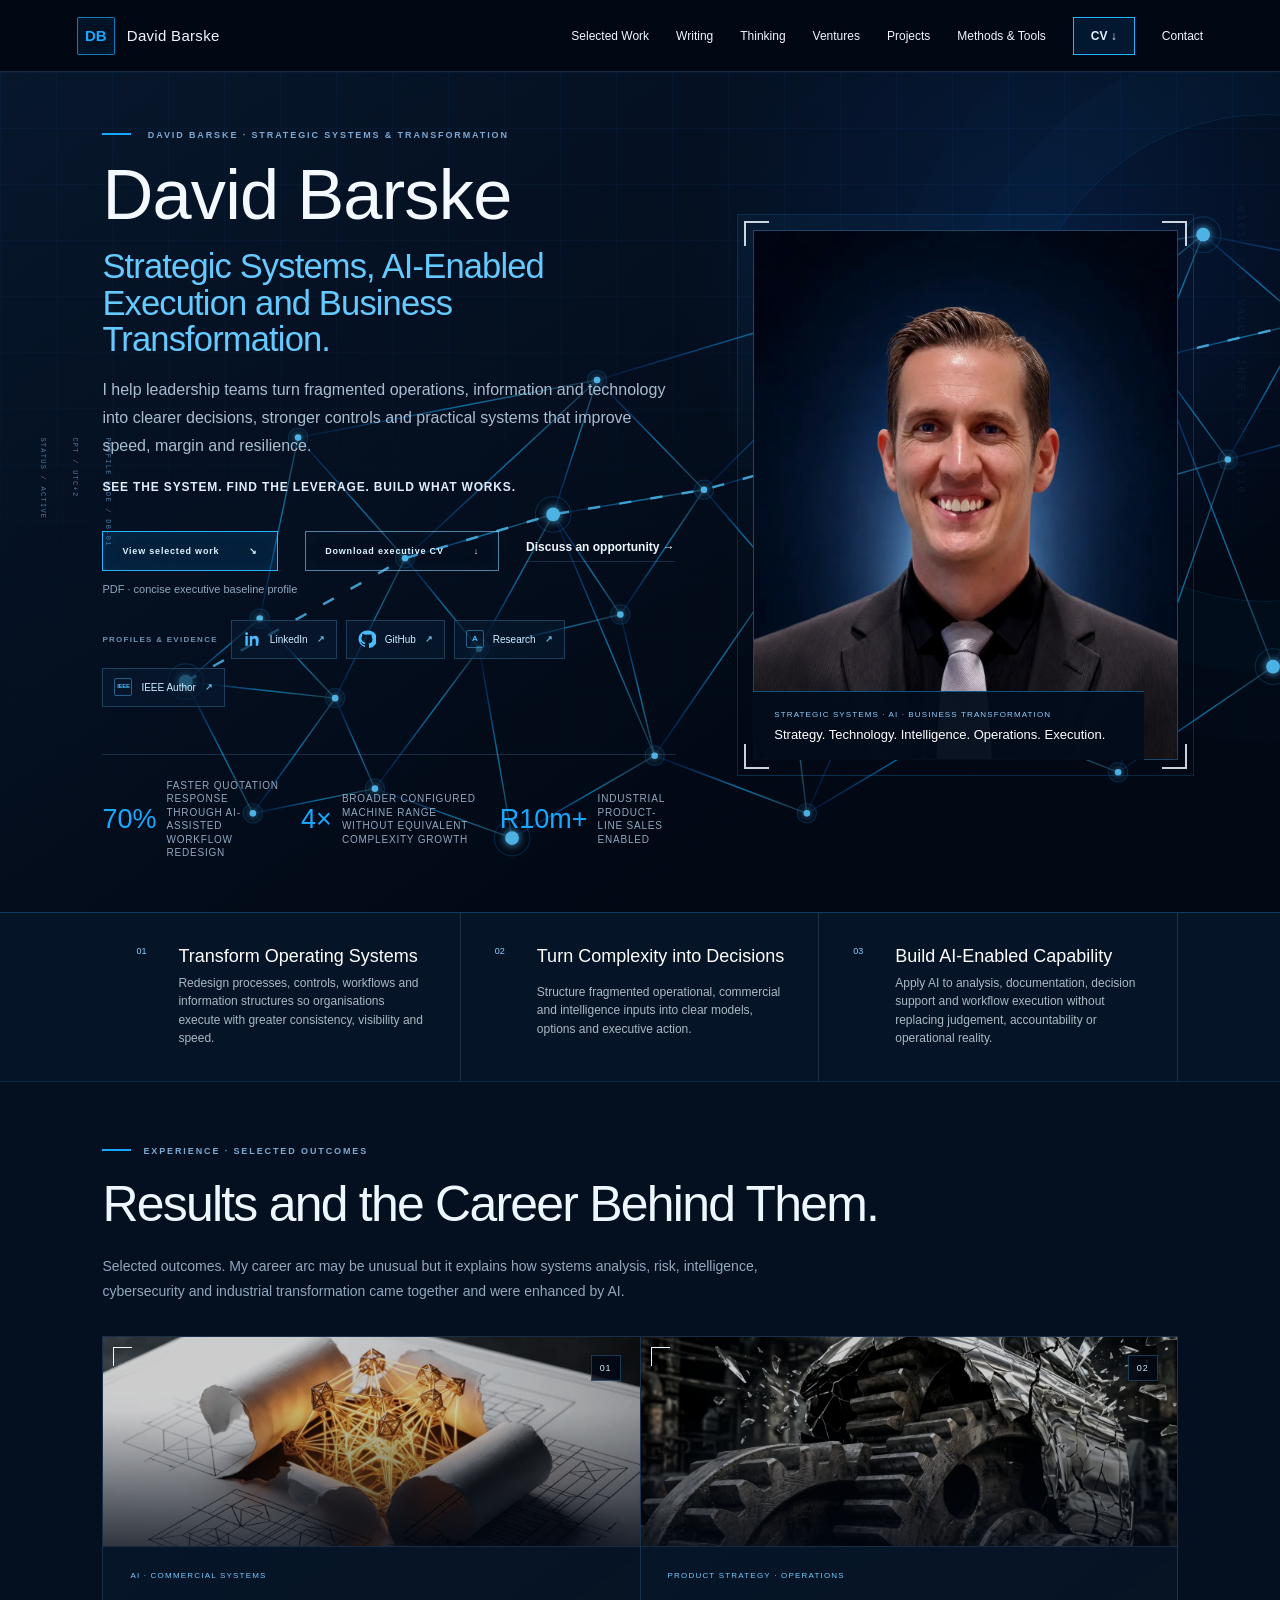
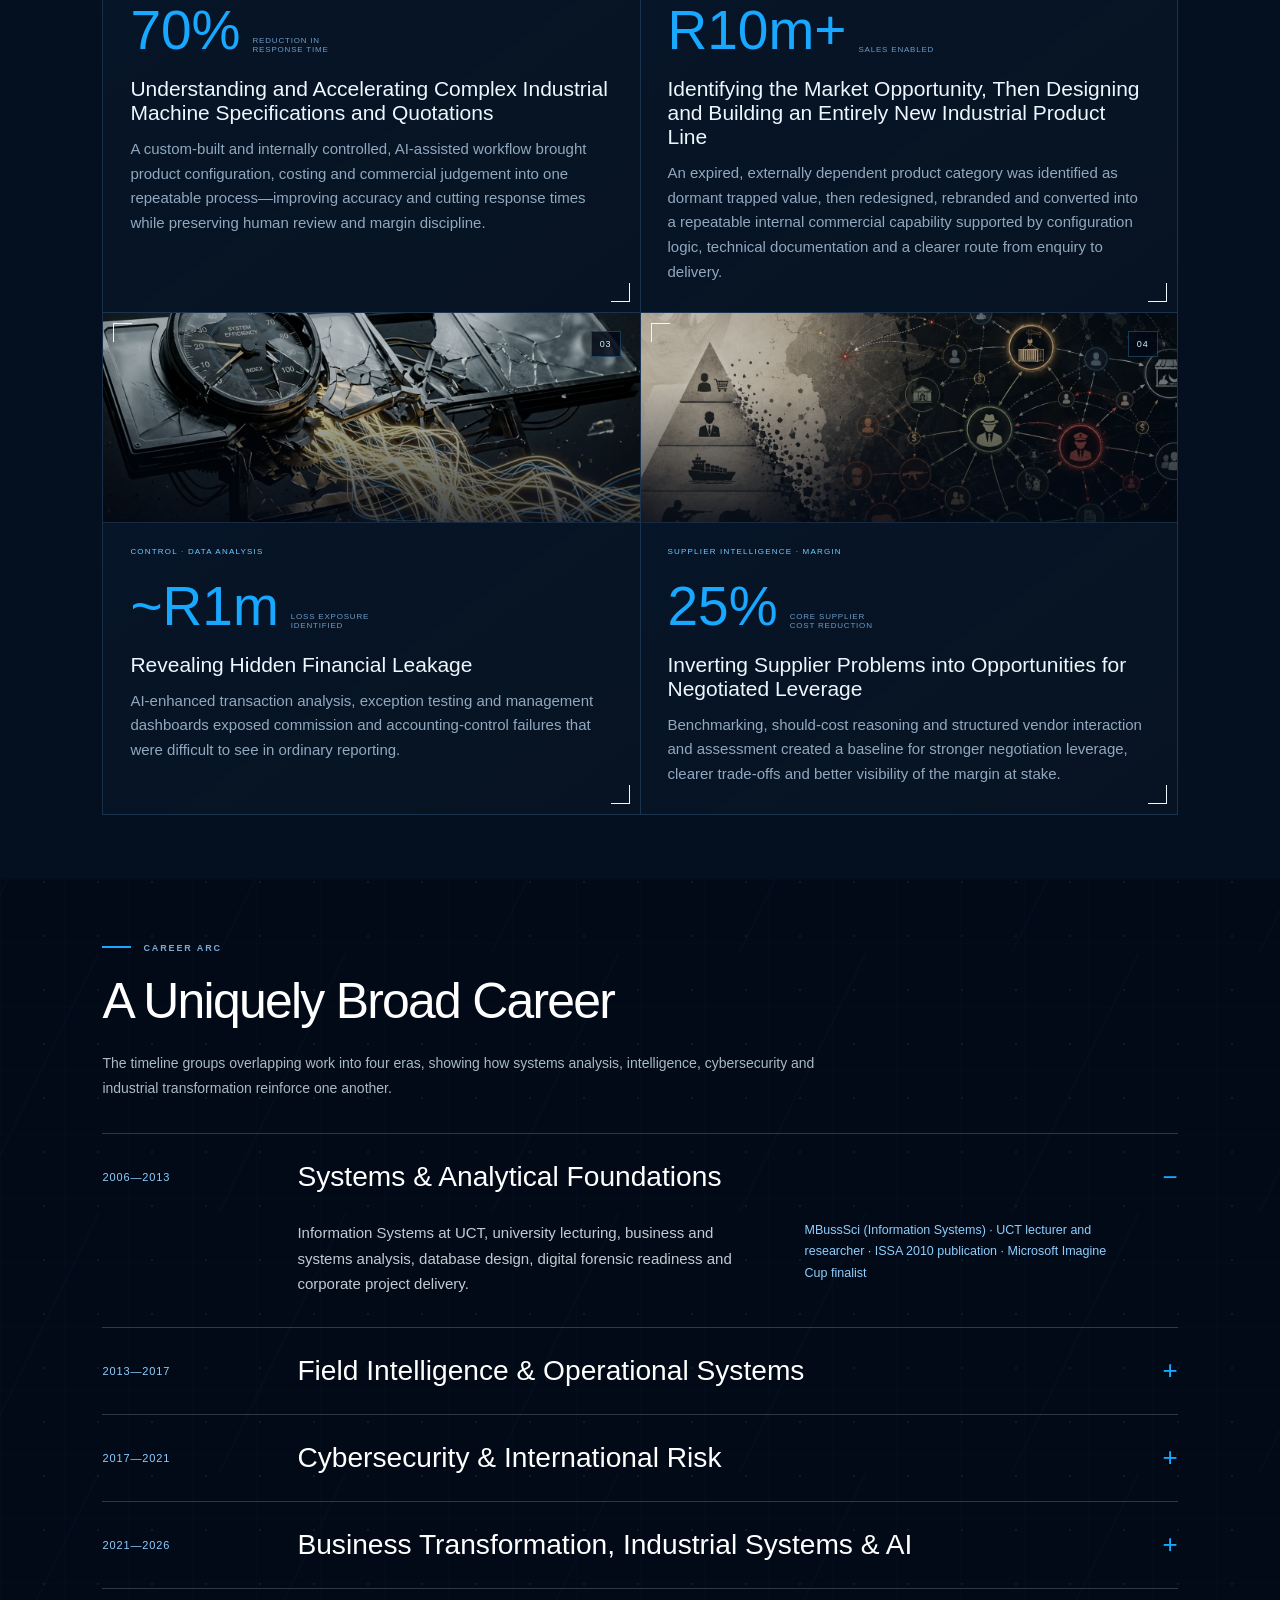
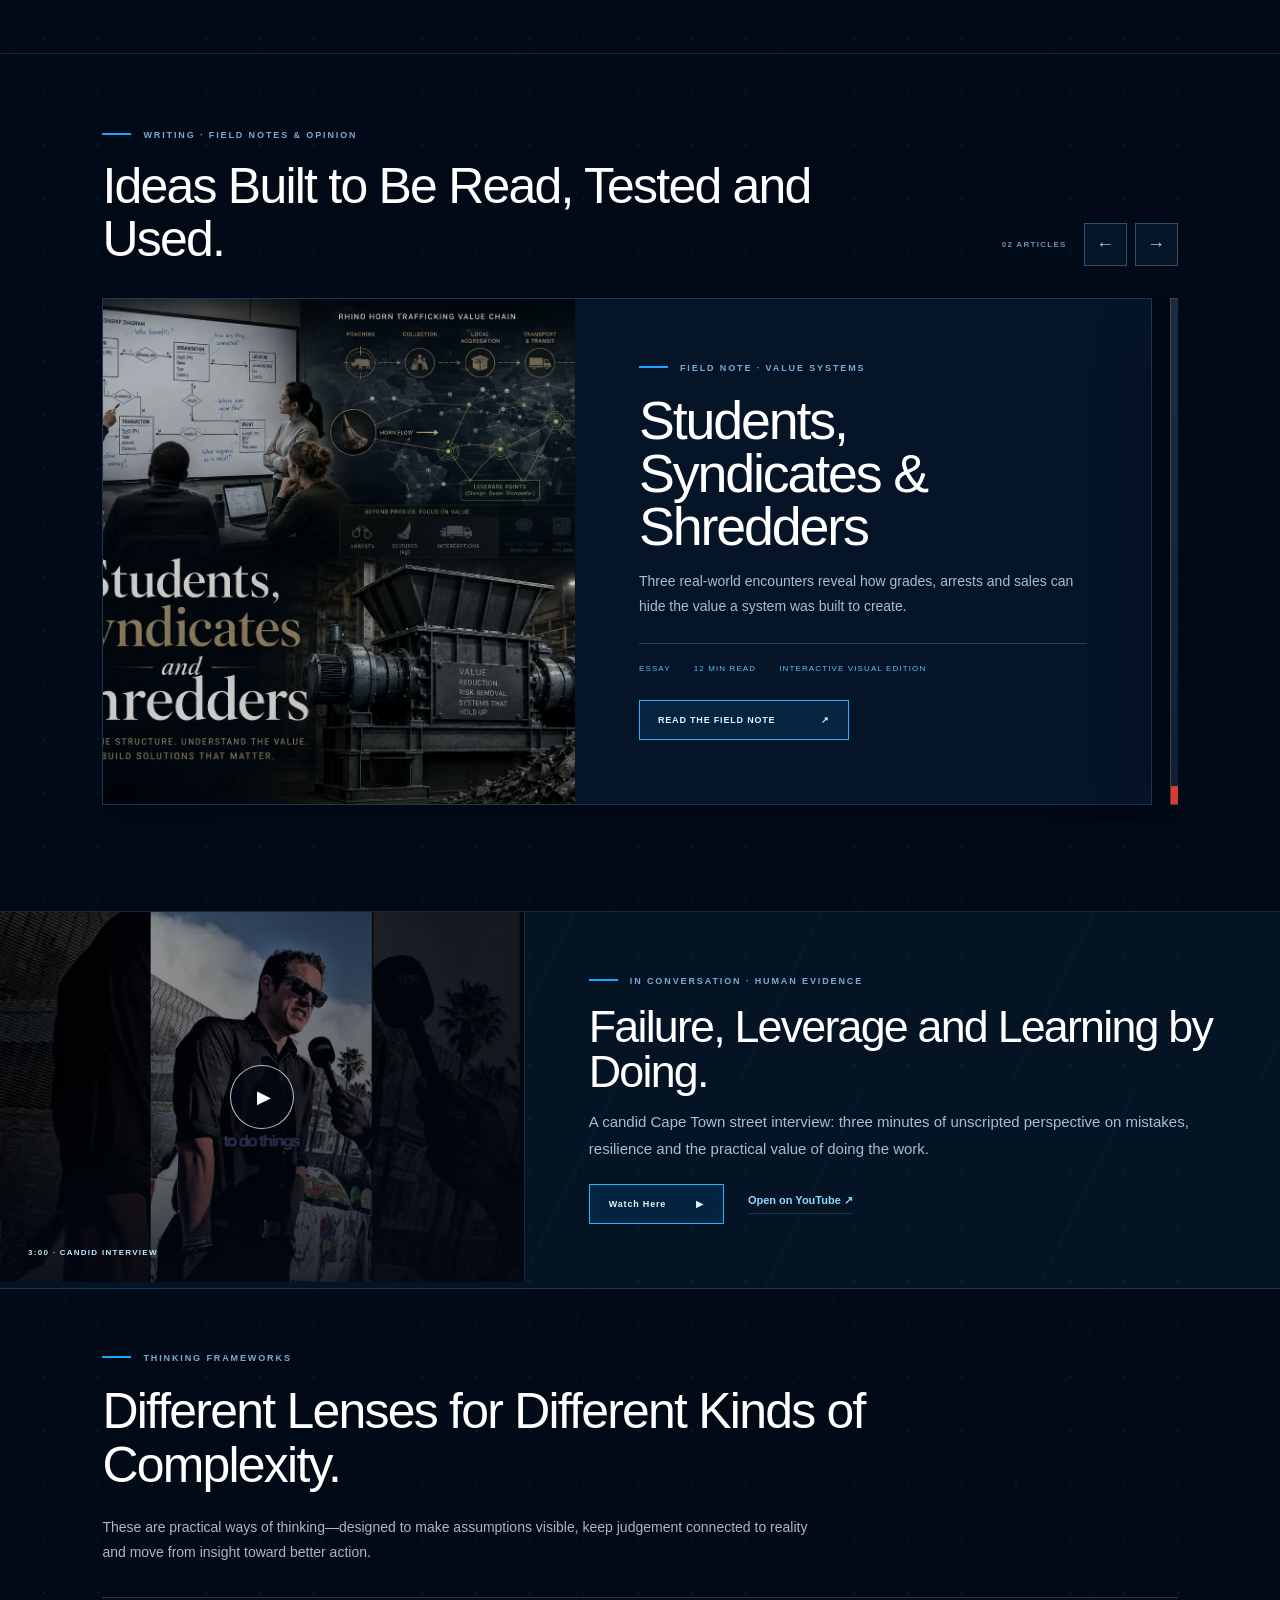
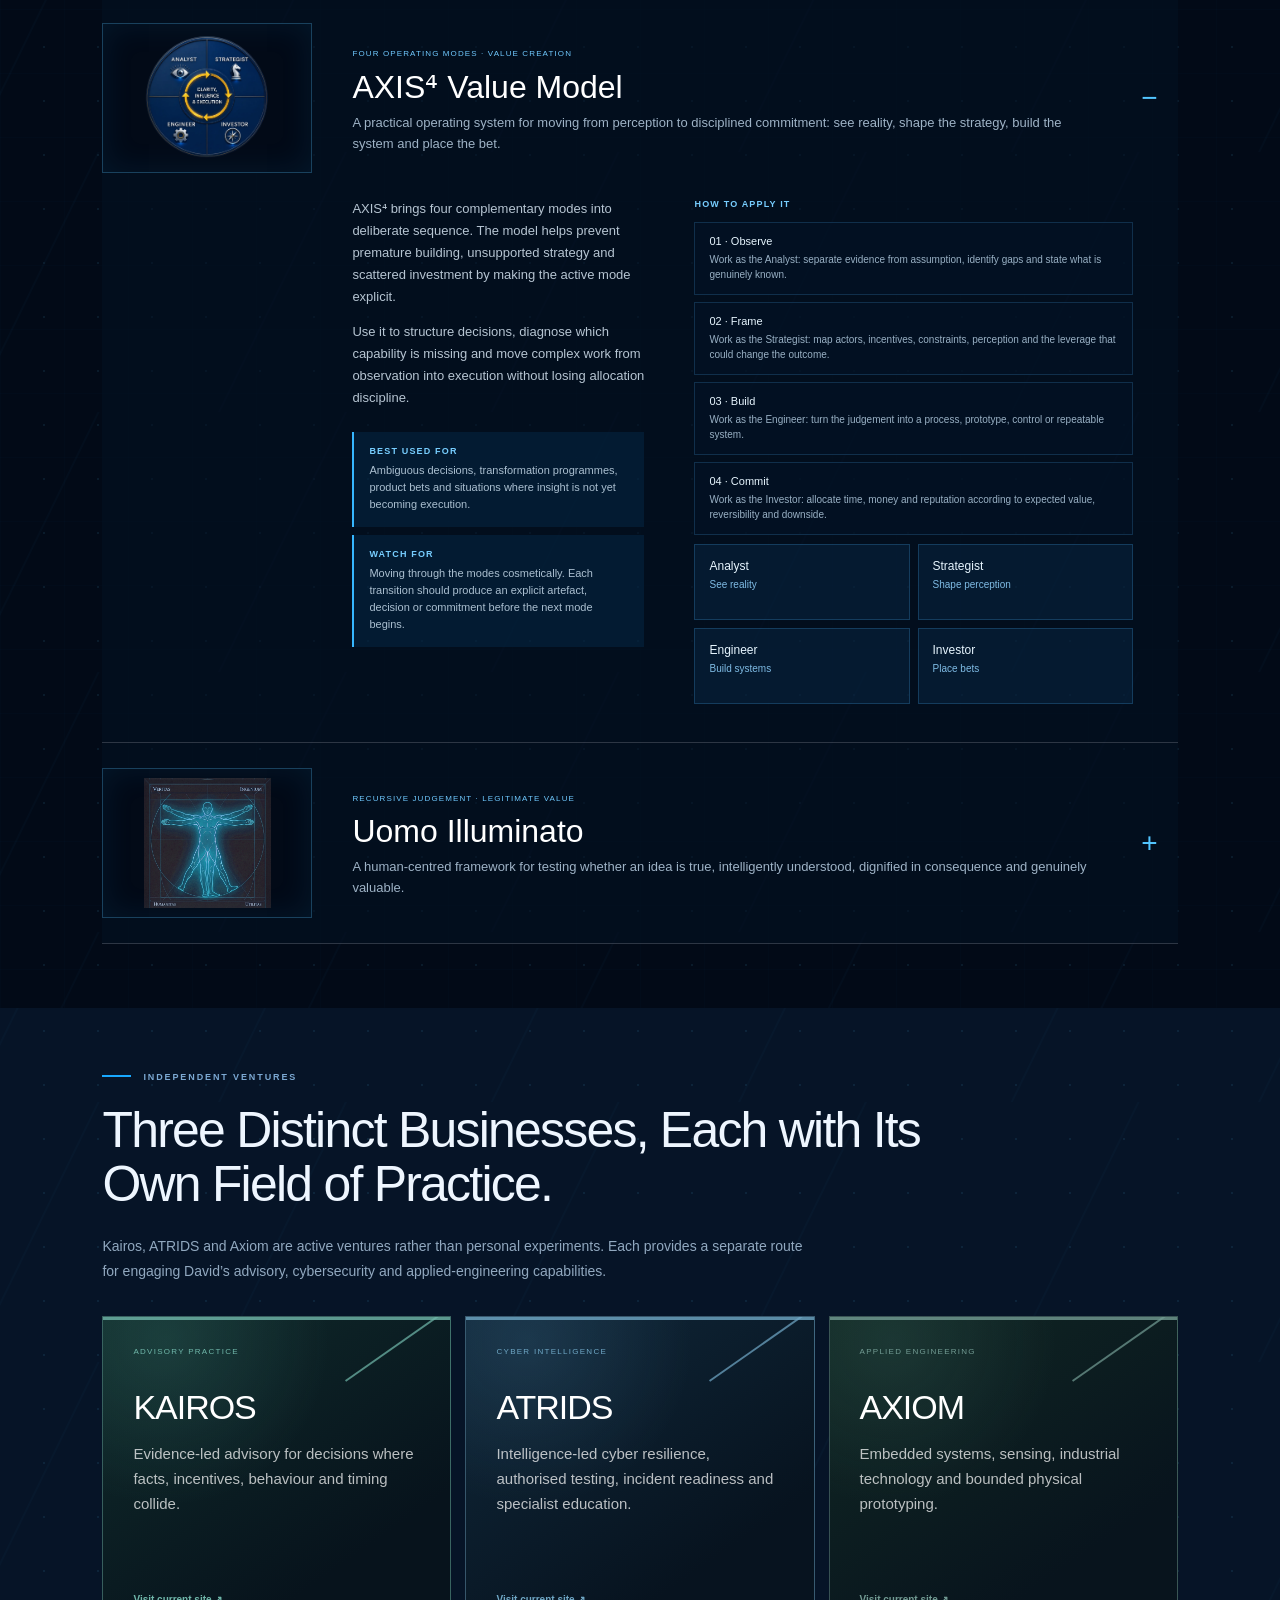
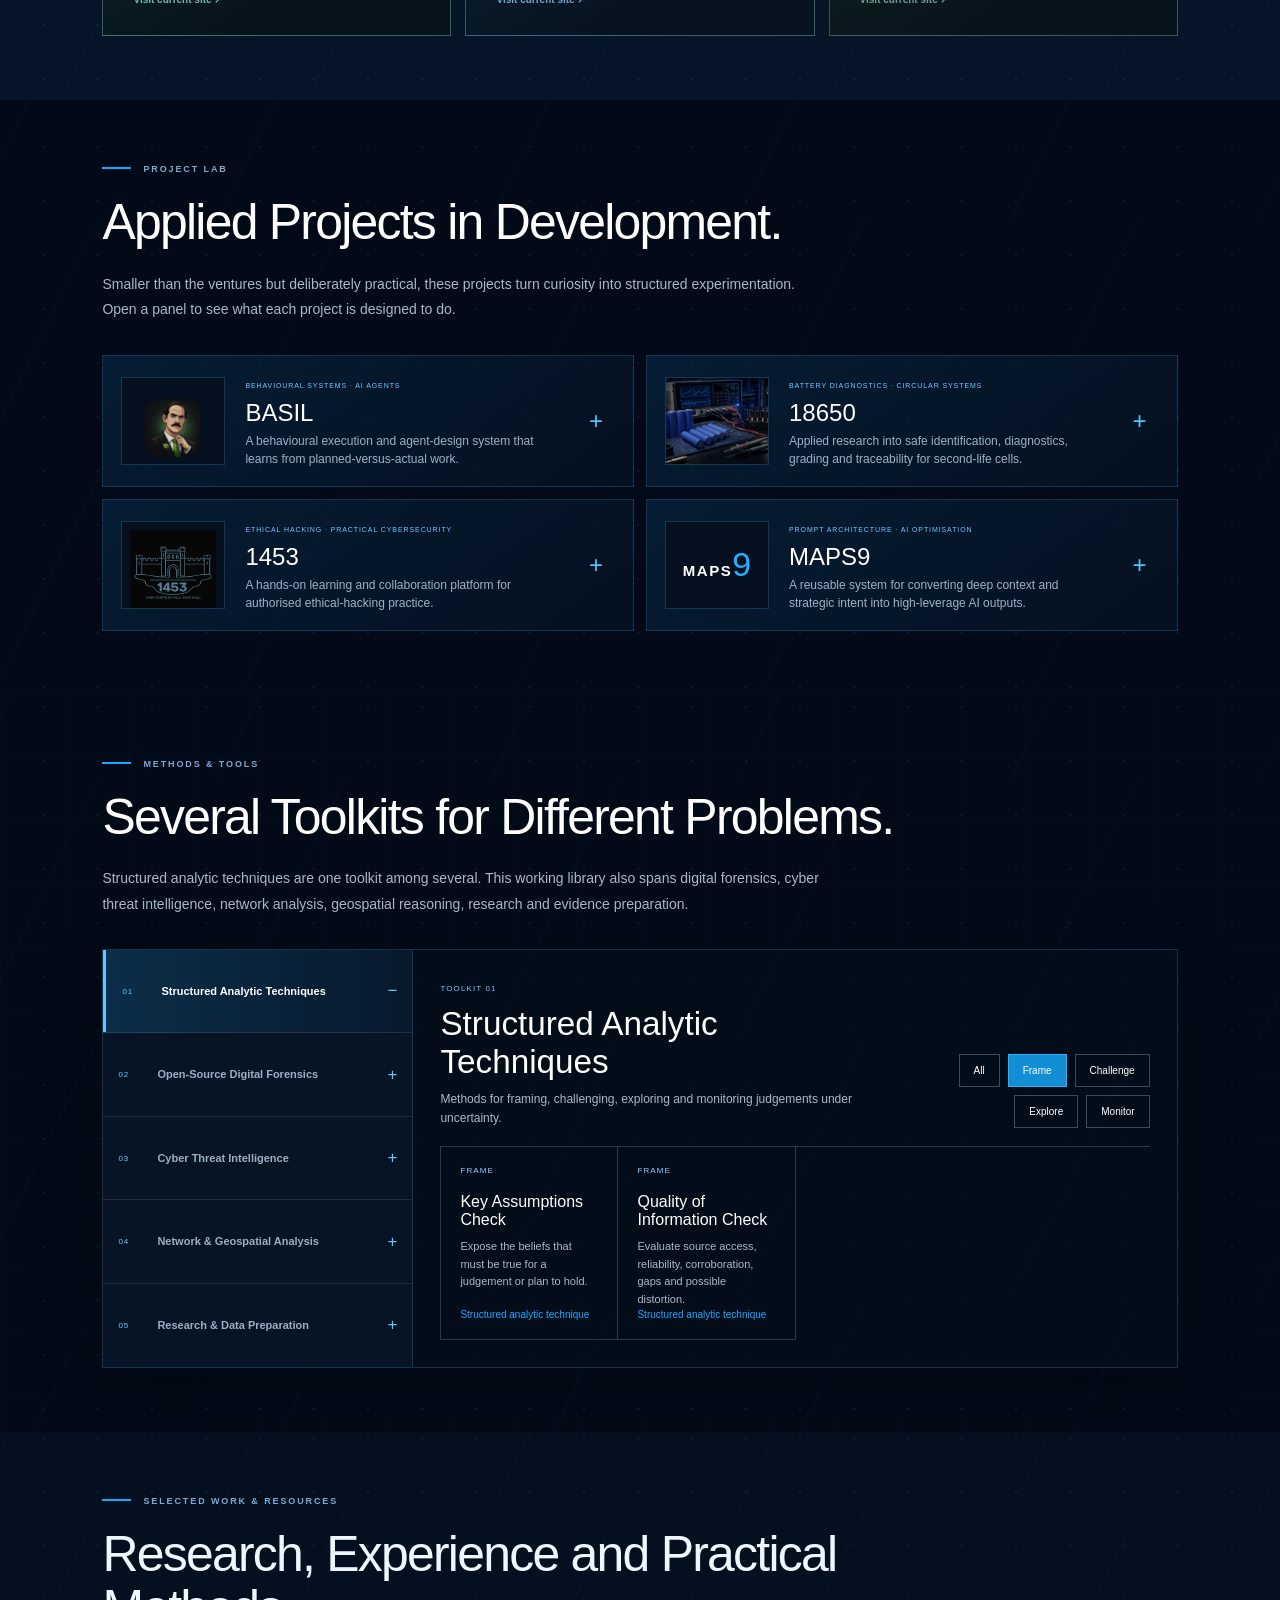
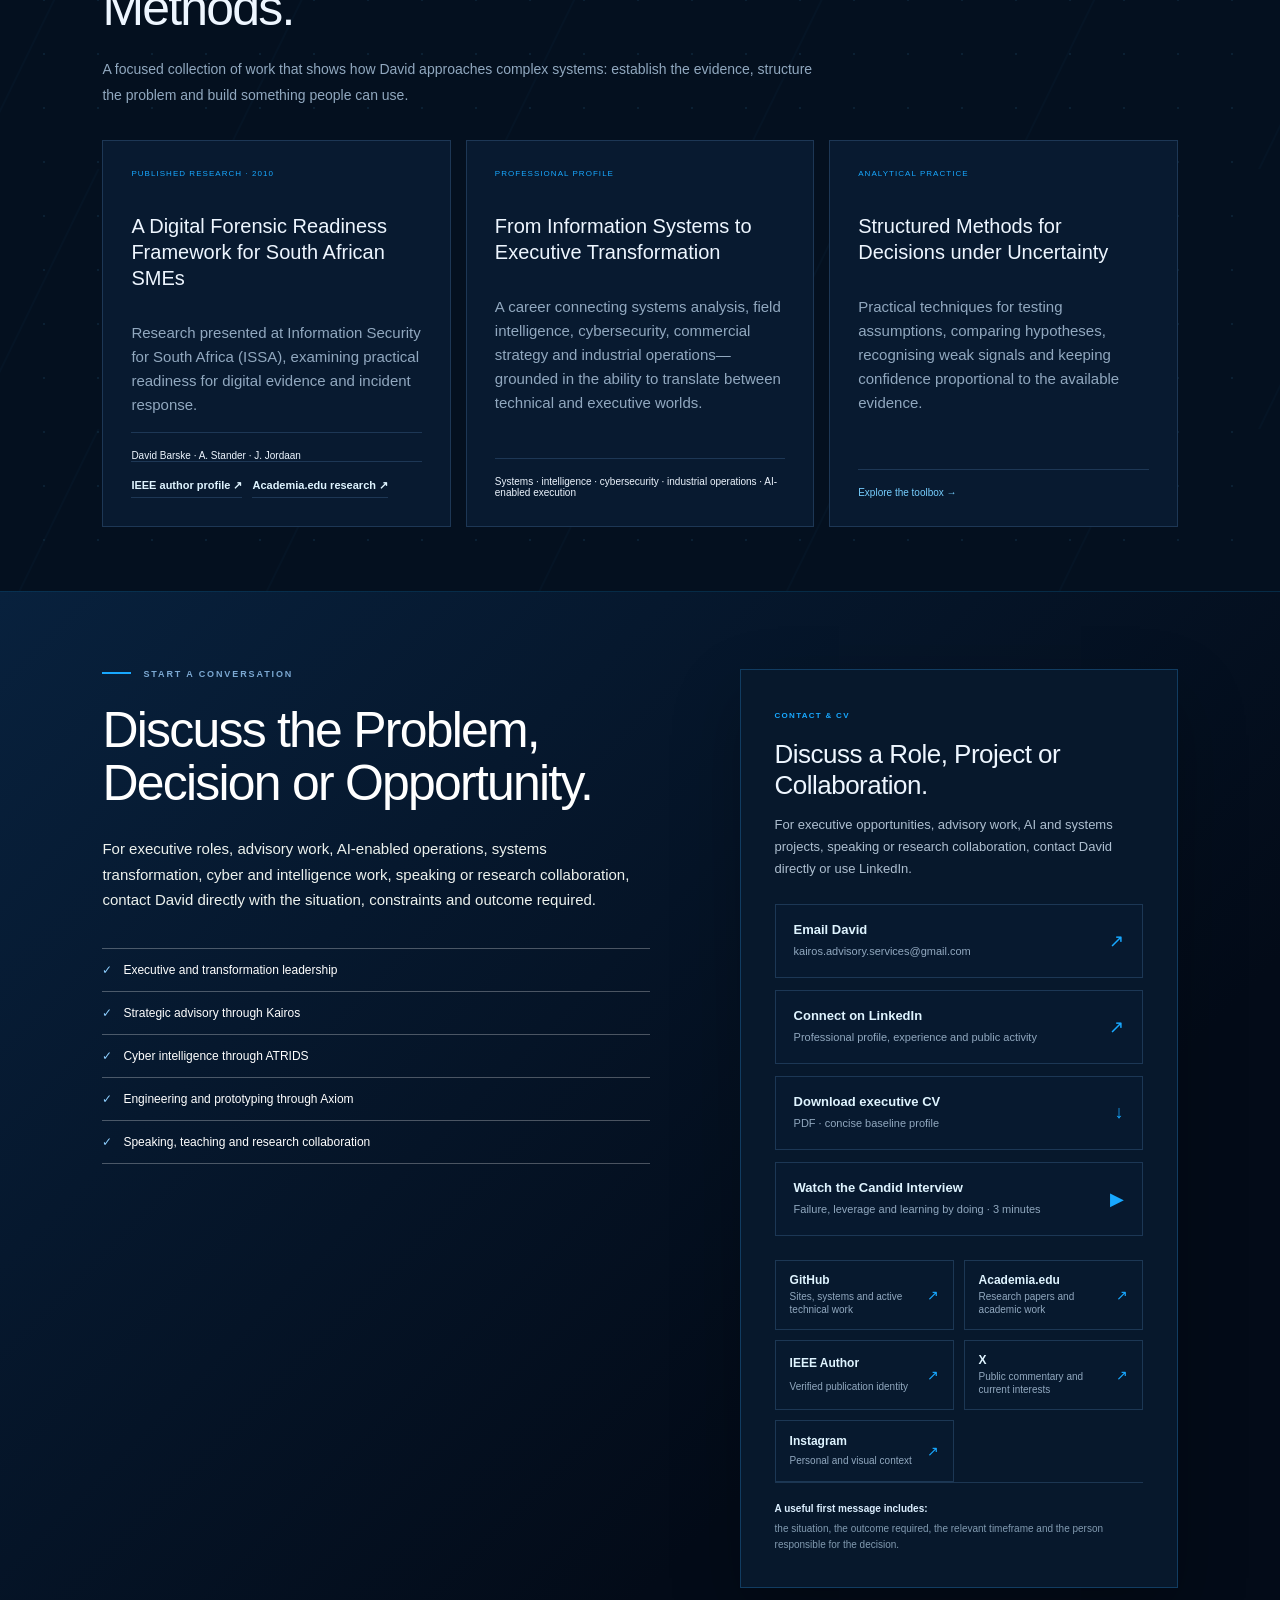
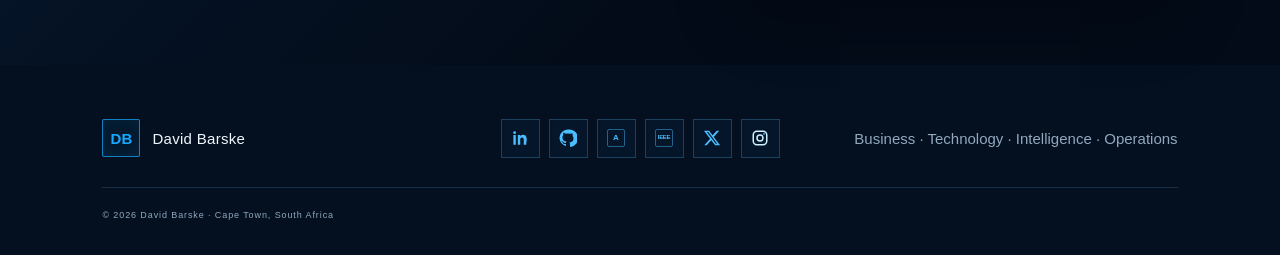
==== commit f7f8d63b: "Finalise profile and editorial experience" ====
--- a/docs/index.html
+++ b/docs/index.html
@@ -3,9 +3,7 @@
   <head>
     <meta charset="utf-8" />
     <meta name="viewport" content="width=device-width,initial-scale=1" />
-    <title>
-      David Barske | Strategic Systems, AI & Business Transformation
-    </title>
+    <title>David Barske | Strategic Systems &amp; AI Transformation</title>
     <meta
       name="description"
       content="David Barske helps leadership teams turn fragmented operations, information and technology into clearer decisions, stronger controls and practical systems that improve speed, margin and resilience."
@@ -830,7 +828,7 @@
             >
               <div class="framework-image">
                 <img
-                  src="./thinking/axis4.png"
+                  src="./thinking/axis4-display.webp"
                   alt="The AXIS4 circular value model showing Analyst, Strategist, Engineer and Investor operating modes"
                   width="1200"
                   height="900"
@@ -934,7 +932,7 @@
             >
               <div class="framework-image">
                 <img
-                  src="./thinking/uomo-illuminato.png"
+                  src="./thinking/uomo-illuminato-display.webp"
                   alt="The Uomo Illuminato double-axis map connecting Veritas, Ingenium, Humanitas and Utilitas"
                   width="1200"
                   height="900"
--- a/docs/assets/css/site-overrides.css
+++ b/docs/assets/css/site-overrides.css
@@ -21,11 +21,60 @@
   --p-blue: #55a4d0;
   background: #06111e;
   color: var(--p-ink);
+  position: relative;
+}
+
+.reading-progress {
+  position: fixed;
+  z-index: 140;
+  top: 0;
+  left: 0;
+  width: 100%;
+  height: 3px;
+  pointer-events: none;
+  background: rgba(255, 255, 255, 0.06);
+}
+
+.reading-progress i {
+  display: block;
+  width: 100%;
+  height: 100%;
+  transform: scaleX(0);
+  transform-origin: left center;
+  background: linear-gradient(
+    90deg,
+    var(--p-red, #b85c3e),
+    var(--p-yellow, #cda657),
+    var(--p-green, #72a28d),
+    var(--p-blue, #63bde8)
+  );
+  box-shadow: 0 0 16px rgba(220, 197, 75, 0.35);
 }
 
 .prob-cover {
   min-height: calc(100svh - 74px);
   background: #0d2136;
+  isolation: isolate;
+}
+
+.prob-cover::after {
+  content: "";
+  position: absolute;
+  z-index: 0;
+  inset: -18%;
+  pointer-events: none;
+  opacity: 0.2;
+  background-image:
+    radial-gradient(circle, rgba(232, 198, 82, 0.75) 0 1px, transparent 1.45px),
+    repeating-linear-gradient(116deg, transparent 0 142px, rgba(91, 174, 219, 0.24) 143px 144px, transparent 145px 304px);
+  background-size: 62px 62px, 620px 310px;
+  animation: probability-network-flow 34s linear infinite;
+  -webkit-mask-image: linear-gradient(90deg, transparent, #000 18% 90%, transparent);
+  mask-image: linear-gradient(90deg, transparent, #000 18% 90%, transparent);
+}
+
+.prob-cover > :not(.prob-cover-art):not(.prob-cover-shade) {
+  z-index: 1;
 }
 
 .prob-cover-art {
@@ -53,11 +102,42 @@
   background-image:
     radial-gradient(circle, rgba(91, 174, 219, 0.09) 0 1px, transparent 1.35px),
     repeating-linear-gradient(116deg, transparent 0 180px, rgba(77, 158, 205, 0.045) 181px 182px, transparent 183px 370px);
+  background-size: 62px 62px, 740px 370px;
+  animation: probability-paper-drift 42s linear infinite;
 }
 
 .prob-section,
 .prob-sources {
   border-bottom-color: rgba(196, 216, 230, 0.15);
+  position: relative;
+  isolation: isolate;
+  overflow: hidden;
+}
+
+.prob-section::before,
+.prob-sources::before,
+.prob-author-note::before {
+  content: "";
+  position: absolute;
+  z-index: -1;
+  inset: -25%;
+  pointer-events: none;
+  opacity: 0.09;
+  background-image:
+    radial-gradient(circle, rgba(118, 196, 236, 0.78) 0 1px, transparent 1.45px),
+    repeating-linear-gradient(116deg, transparent 0 154px, rgba(104, 190, 232, 0.28) 155px 156px, transparent 157px 322px);
+  background-size: 58px 58px, 640px 320px;
+  animation: probability-network-flow 38s linear infinite;
+}
+
+.prob-section:nth-of-type(even)::before {
+  animation-direction: reverse;
+  opacity: 0.065;
+}
+
+.prob-section h2 {
+  max-width: 980px;
+  text-wrap: balance;
 }
 
 .prob-columns p { color: #c6d2dc; }
@@ -129,30 +209,53 @@
 }
 
 .prob-media-break {
-  max-width: 1240px;
-  min-height: 500px;
+  max-width: none;
+  min-height: min(78vh, 760px);
   margin: 0 auto;
   display: grid;
-  grid-template-columns: 0.95fr 1.05fr;
+  grid-template-columns: minmax(0, 1.22fr) minmax(360px, 0.78fr);
   overflow: hidden;
-  border-inline: 1px solid rgba(196, 216, 230, 0.12);
+  border-inline: 0;
   border-bottom: 1px solid rgba(196, 216, 230, 0.15);
-  background: #0d2033;
+  background: #0b1c2d;
+  position: relative;
+  isolation: isolate;
+}
+
+.prob-media-break::after {
+  content: "";
+  position: absolute;
+  z-index: 2;
+  inset: -20%;
+  pointer-events: none;
+  opacity: 0.1;
+  background-image:
+    radial-gradient(circle, rgba(236, 205, 95, 0.9) 0 1px, transparent 1.4px),
+    repeating-linear-gradient(116deg, transparent 0 148px, rgba(88, 166, 211, 0.32) 149px 150px, transparent 151px 316px);
+  background-size: 62px 62px, 650px 325px;
+  animation: probability-network-flow 36s linear infinite;
+  -webkit-mask-image: linear-gradient(90deg, transparent 20%, #000 58% 100%);
+  mask-image: linear-gradient(90deg, transparent 20%, #000 58% 100%);
 }
 
 .prob-media-break > img {
+  position: relative;
+  z-index: 1;
   width: 100%;
   height: 100%;
-  min-height: 500px;
+  min-height: min(78vh, 760px);
   object-fit: cover;
-  filter: saturate(0.82) contrast(1.05) brightness(0.72);
+  filter: saturate(0.9) contrast(1.04) brightness(0.88);
 }
 
 .prob-media-break figcaption {
+  position: relative;
+  z-index: 3;
   padding: clamp(40px, 6vw, 82px);
   display: flex;
   flex-direction: column;
   justify-content: center;
+  background: linear-gradient(145deg, rgba(14, 34, 54, 0.98), rgba(7, 20, 33, 0.96));
 }
 
 .prob-media-break small {
@@ -165,7 +268,7 @@
 
 .prob-media-break strong {
   margin: 25px 0 21px;
-  font-size: clamp(31px, 3.5vw, 49px);
+  font-size: clamp(34px, 3.8vw, 56px);
   line-height: 1.06;
   font-weight: 400;
   letter-spacing: -0.03em;
@@ -179,14 +282,163 @@
   line-height: 1.75;
 }
 
-.network-break { grid-template-columns: 0.8fr 1.2fr; }
+.prob-media-break.reverse { grid-template-columns: minmax(360px, 0.78fr) minmax(0, 1.22fr); }
+.prob-media-break.reverse > img { order: 2; }
+.prob-media-break.reverse figcaption { order: 1; }
+.prob-media-break.reverse::after {
+  -webkit-mask-image: linear-gradient(90deg, #000 0 45%, transparent 80%);
+  mask-image: linear-gradient(90deg, #000 0 45%, transparent 80%);
+}
+
+.dream-break small { color: var(--p-yellow); }
+.unequal-break small { color: var(--p-green); }
+.scales-break small { color: var(--p-red); }
+.network-break small { color: var(--p-green); }
+
+.network-break { grid-template-columns: minmax(360px, 0.78fr) minmax(0, 1.22fr); }
 .network-break > img {
-  object-fit: contain;
-  padding: 45px;
+  object-fit: cover;
+  padding: 0;
   background: #102844;
-  filter: none;
-}
-.network-break small { color: var(--p-green); }
+  filter: saturate(0.92) contrast(1.04) brightness(0.88);
+}
+
+.prob-ledger-lab {
+  padding: clamp(72px, 8vw, 118px) clamp(24px, 8vw, 125px);
+  color: #eef4f7;
+  background:
+    radial-gradient(circle at 82% 22%, rgba(88, 169, 132, 0.13), transparent 26%),
+    linear-gradient(145deg, #10283a, #081621 62%);
+  position: relative;
+  overflow: hidden;
+  isolation: isolate;
+}
+
+.prob-ledger-lab::before {
+  content: "";
+  position: absolute;
+  z-index: -1;
+  inset: -22%;
+  opacity: 0.12;
+  background-image:
+    radial-gradient(circle, rgba(220, 197, 75, 0.9) 0 1px, transparent 1.45px),
+    repeating-linear-gradient(116deg, transparent 0 134px, rgba(85, 164, 208, 0.32) 135px 136px, transparent 137px 292px);
+  background-size: 56px 56px, 590px 295px;
+  animation: probability-network-flow 32s linear infinite reverse;
+}
+
+.prob-ledger-heading {
+  max-width: 1280px;
+  margin: 0 auto 52px;
+  display: grid;
+  grid-template-columns: 1.15fr 0.7fr;
+  gap: 7vw;
+  align-items: end;
+}
+
+.prob-ledger-heading h2 {
+  margin: 20px 0 0;
+  max-width: 780px;
+  font-size: clamp(40px, 4.8vw, 66px);
+  font-weight: 400;
+  line-height: 1.02;
+  letter-spacing: -0.04em;
+}
+
+.prob-ledger-heading > p {
+  color: #a9bbc6;
+  font-family: Aptos, "Segoe UI", Arial, sans-serif;
+  font-size: 14px;
+  line-height: 1.8;
+}
+
+.prob-ledger-interface {
+  max-width: 1280px;
+  min-height: 500px;
+  margin: 0 auto;
+  display: grid;
+  grid-template-columns: 250px 1fr;
+  background: rgba(5, 17, 28, 0.86);
+  border: 1px solid rgba(196, 216, 230, 0.16);
+  box-shadow: 0 34px 90px rgba(0, 0, 0, 0.24);
+}
+
+.prob-ledger-tabs {
+  display: flex;
+  flex-direction: column;
+  padding: 16px;
+  background: rgba(8, 35, 48, 0.92);
+  border-right: 1px solid rgba(196, 216, 230, 0.12);
+}
+
+.prob-ledger-tabs button {
+  flex: 1;
+  display: grid;
+  grid-template-columns: 36px 1fr;
+  align-items: center;
+  gap: 6px;
+  padding: 20px 14px;
+  color: #91a8b4;
+  text-align: left;
+  font: 500 14px Aptos, "Segoe UI", Arial, sans-serif;
+  background: transparent;
+  border: 0;
+  border-bottom: 1px solid rgba(196, 216, 230, 0.1);
+  cursor: pointer;
+}
+
+.prob-ledger-tabs button span {
+  color: var(--p-yellow);
+  font-size: 9px;
+  letter-spacing: 0.14em;
+}
+
+.prob-ledger-tabs button.active {
+  color: #fff;
+  background: linear-gradient(90deg, rgba(88, 169, 132, 0.17), transparent);
+  box-shadow: inset 3px 0 0 var(--p-green);
+}
+
+.prob-ledger-tabs button:focus-visible {
+  outline: 2px solid var(--p-yellow);
+  outline-offset: -2px;
+}
+
+.prob-ledger-panel {
+  align-content: center;
+  padding: clamp(38px, 6vw, 84px);
+  display: grid;
+  grid-template-columns: 1fr 1fr;
+  gap: 32px 44px;
+}
+
+.prob-ledger-panel > small,
+.prob-ledger-panel div small {
+  color: #8da4b1;
+  font: 800 8px Aptos, "Segoe UI", Arial, sans-serif;
+  letter-spacing: 0.18em;
+}
+
+.prob-ledger-panel > small { grid-column: 1 / -1; }
+
+.prob-ledger-panel > strong {
+  grid-column: 1 / -1;
+  padding-bottom: 34px;
+  color: #fff;
+  font-size: clamp(30px, 3.4vw, 48px);
+  font-weight: 400;
+  line-height: 1.14;
+  letter-spacing: -0.025em;
+  border-bottom: 1px solid rgba(196, 216, 230, 0.14);
+}
+
+.prob-ledger-panel div p {
+  margin: 12px 0 0;
+  color: #b8c7cf;
+  font-family: Aptos, "Segoe UI", Arial, sans-serif;
+  font-size: 14px;
+  line-height: 1.75;
+}
 
 .prob-author-note {
   display: grid;
@@ -195,6 +447,18 @@
   padding: clamp(60px, 7vw, 95px) max(24px, calc((100vw - 1100px) / 2));
   background: #102235;
   border-top: 1px solid rgba(196, 216, 230, 0.14);
+  position: relative;
+  isolation: isolate;
+  overflow: hidden;
+}
+
+@keyframes probability-network-flow {
+  from { background-position: 0 0, 0 0; }
+  to { background-position: 186px 93px, -325px 162px; }
+}
+
+@keyframes probability-paper-drift {
+  to { background-position: 124px 62px, -370px 185px; }
 }
 
 .prob-author-note h2 {
@@ -209,6 +473,192 @@
   line-height: 1.85;
 }
 .prob-author-note strong { color: white; font-weight: 500; }
+
+/* Keep the dynamic systems language alive through the SSS reading journey. */
+.essay-site .opening,
+.essay-site .chapter-light,
+.essay-site .visuals,
+.essay-site .author-note,
+.essay-site .follow {
+  background-image:
+    radial-gradient(circle, rgba(85, 118, 101, 0.085) 0 1px, transparent 1.4px),
+    repeating-linear-gradient(116deg, transparent 0 176px, rgba(73, 111, 92, 0.04) 177px 178px, transparent 179px 360px);
+  background-size: 64px 64px, 720px 360px;
+  animation: essay-surface-drift 48s linear infinite;
+}
+
+@keyframes essay-surface-drift {
+  from { background-position: 0 0, 0 0; }
+  to { background-position: 192px 96px, -360px 180px; }
+}
+
+/* PoP artwork library: visual depth without turning the article into another long stack. */
+.prob-artwork {
+  padding: clamp(68px, 8vw, 110px) max(24px, calc((100vw - 1280px) / 2));
+  background:
+    radial-gradient(circle at 85% 12%, rgba(85, 164, 208, 0.11), transparent 25%),
+    #071522;
+  border-top: 1px solid rgba(196, 216, 230, 0.14);
+  border-bottom: 1px solid rgba(196, 216, 230, 0.14);
+  overflow: hidden;
+}
+
+.prob-artwork-head {
+  display: grid;
+  grid-template-columns: 1fr minmax(300px, 0.58fr);
+  align-items: end;
+  gap: 7vw;
+  margin-bottom: 38px;
+}
+
+.prob-artwork-head h2 {
+  margin: 18px 0 0;
+  color: #f1f5f7;
+  font-size: clamp(38px, 4.7vw, 62px);
+  font-weight: 400;
+  line-height: 1.03;
+  letter-spacing: -0.035em;
+}
+
+.prob-artwork-head > p {
+  margin: 0;
+  color: #9fb0bc;
+  font: 13px/1.75 Aptos, "Segoe UI", Arial, sans-serif;
+}
+
+.prob-artwork-track {
+  display: flex;
+  gap: 16px;
+  overflow-x: auto;
+  padding: 0 0 16px;
+  scroll-snap-type: x mandatory;
+  scrollbar-color: rgba(220, 197, 75, 0.58) rgba(255, 255, 255, 0.05);
+}
+
+.prob-art-card {
+  position: relative;
+  flex: 0 0 min(470px, 78vw);
+  aspect-ratio: 16 / 10;
+  padding: 0;
+  overflow: hidden;
+  border: 1px solid rgba(196, 216, 230, 0.16);
+  background: #0b1c2d;
+  color: white;
+  cursor: zoom-in;
+  scroll-snap-align: start;
+}
+
+.prob-art-card img {
+  width: 100%;
+  height: 100%;
+  object-fit: cover;
+  filter: saturate(0.88) brightness(0.84);
+  transition: transform 0.35s ease, filter 0.35s ease;
+}
+
+.prob-art-card:hover img,
+.prob-art-card:focus-visible img {
+  transform: scale(1.025);
+  filter: saturate(0.96) brightness(0.94);
+}
+
+.prob-art-card > span {
+  position: absolute;
+  inset: auto 0 0;
+  display: grid;
+  gap: 5px;
+  padding: 36px 20px 18px;
+  text-align: left;
+  background: linear-gradient(transparent, rgba(4, 13, 22, 0.93));
+}
+
+.prob-art-card small {
+  color: var(--p-yellow);
+  font: 800 8px Aptos, "Segoe UI", Arial, sans-serif;
+  letter-spacing: 0.14em;
+  text-transform: uppercase;
+}
+
+.prob-art-card b {
+  font: 400 21px/1.15 Georgia, "Times New Roman", serif;
+}
+
+.prob-artwork-hint {
+  margin: 8px 0 0;
+  color: #708593;
+  font: 9px Aptos, "Segoe UI", Arial, sans-serif;
+  letter-spacing: 0.11em;
+  text-transform: uppercase;
+}
+
+.lightbox.probability-lightbox {
+  z-index: 200;
+  position: fixed;
+  inset: 0;
+  display: grid;
+  grid-template-columns: 64px 1fr 64px;
+  align-items: center;
+  padding: 28px;
+  color: #fff;
+  background: rgba(3, 11, 19, 0.97);
+}
+
+.probability-lightbox figure {
+  grid-column: 2;
+  display: flex;
+  flex-direction: column;
+  align-items: center;
+  gap: 14px;
+  width: 100%;
+  max-height: 92vh;
+  margin: 0;
+}
+
+.probability-lightbox figure img {
+  max-width: 100%;
+  max-height: 82vh;
+  object-fit: contain;
+  box-shadow: 0 30px 90px rgba(0, 0, 0, 0.48);
+}
+
+.probability-lightbox figcaption {
+  display: grid;
+  grid-template-columns: auto 1fr auto;
+  align-items: center;
+  gap: 17px;
+  width: min(100%, 1100px);
+  color: #aab9c5;
+  font-family: Aptos, "Segoe UI", Arial, sans-serif;
+}
+
+.probability-lightbox figcaption small {
+  color: #dcc54b;
+  font-size: 8px;
+  font-weight: 800;
+  letter-spacing: 0.14em;
+  text-transform: uppercase;
+}
+
+.probability-lightbox figcaption strong { color: #fff; font-size: 15px; font-weight: 400; }
+.probability-lightbox figcaption span { color: #728795; font-size: 10px; }
+
+.probability-lightbox .lightbox-close,
+.probability-lightbox .lightbox-arrow {
+  position: absolute;
+  width: 46px;
+  height: 46px;
+  color: #fff;
+  background: rgba(9, 30, 48, 0.86);
+  border: 1px solid rgba(220, 197, 75, 0.42);
+  border-radius: 50%;
+  cursor: pointer;
+  font-size: 20px;
+}
+
+.probability-lightbox .lightbox-close { top: 20px; right: 24px; }
+.probability-lightbox .lightbox-arrow { top: 50%; transform: translateY(-50%); }
+.probability-lightbox .lightbox-arrow.previous { left: 18px; }
+.probability-lightbox .lightbox-arrow.next { right: 18px; }
 
 @media (max-width: 900px) {
   .prob-callout p {
@@ -218,15 +668,38 @@
   .source-grid { grid-template-columns: 1fr; }
   .prob-media-break,
   .network-break { grid-template-columns: 1fr; }
+  .prob-media-break.reverse { grid-template-columns: 1fr; }
+  .prob-media-break.reverse > img,
+  .prob-media-break.reverse figcaption { order: initial; }
   .prob-media-break > img {
     min-height: 360px;
     max-height: 520px;
   }
-  .network-break > img { padding: 26px; }
+  .network-break > img { padding: 0; }
   .prob-author-note {
     grid-template-columns: 1fr;
     gap: 15px;
   }
+  .prob-artwork-head { grid-template-columns: 1fr; gap: 16px; }
+  .prob-ledger-heading { grid-template-columns: 1fr; gap: 18px; }
+  .prob-ledger-interface { grid-template-columns: 1fr; }
+  .prob-ledger-tabs {
+    flex-direction: row;
+    padding: 8px;
+    overflow-x: auto;
+    border-right: 0;
+    border-bottom: 1px solid rgba(196, 216, 230, 0.12);
+  }
+  .prob-ledger-tabs button {
+    min-width: 150px;
+    min-height: 76px;
+    grid-template-columns: 1fr;
+    align-content: center;
+    gap: 7px;
+    border-bottom: 0;
+    border-right: 1px solid rgba(196, 216, 230, 0.1);
+  }
+  .prob-ledger-tabs button.active { box-shadow: inset 0 -3px 0 var(--p-green); }
 }
 
 @media (max-width: 600px) {
@@ -236,4 +709,32 @@
   .prob-media-break > img { min-height: 290px; }
   .prob-media-break figcaption { padding: 40px 24px 48px; }
   .prob-interlude { padding-left: 24px; padding-right: 24px; }
-}
+  .prob-ledger-lab { padding-left: 16px; padding-right: 16px; }
+  .prob-ledger-panel { grid-template-columns: 1fr; padding: 34px 22px 42px; }
+  .prob-ledger-panel > strong,
+  .prob-ledger-panel > small { grid-column: 1; }
+  .prob-art-card { flex-basis: 86vw; }
+  .lightbox.probability-lightbox { grid-template-columns: 1fr; padding: 68px 14px 20px; }
+  .probability-lightbox figure { grid-column: 1; }
+  .probability-lightbox figcaption { grid-template-columns: 1fr auto; }
+  .probability-lightbox figcaption small { grid-column: 1 / -1; }
+}
+
+@media (prefers-reduced-motion: reduce) {
+  .prob-body,
+  .prob-cover::after,
+  .prob-section::before,
+  .prob-sources::before,
+  .prob-author-note::before,
+  .prob-media-break::after,
+  .prob-ledger-lab::before,
+  .essay-site .opening,
+  .essay-site .chapter-light,
+  .essay-site .visuals,
+  .essay-site .author-note,
+  .essay-site .follow { animation: none; }
+}
+
+@media print {
+  .reading-progress { display: none; }
+}
